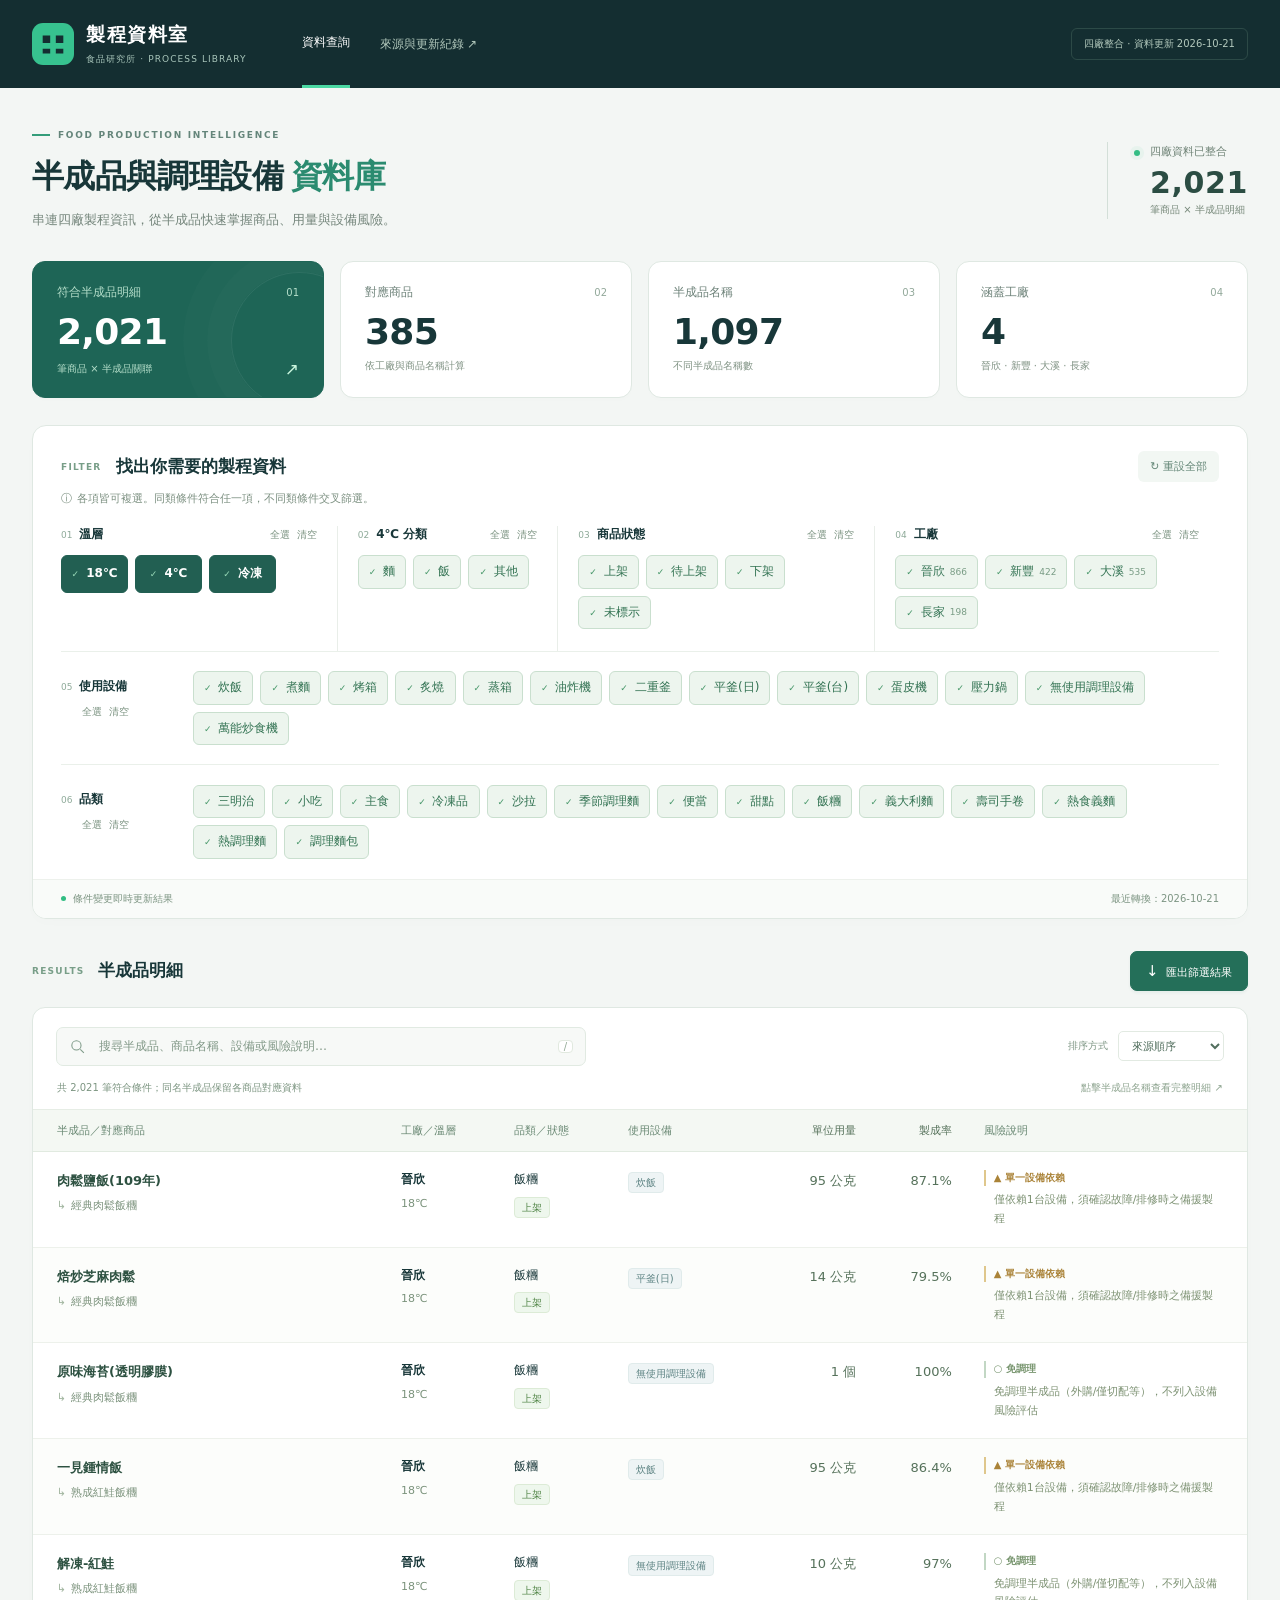
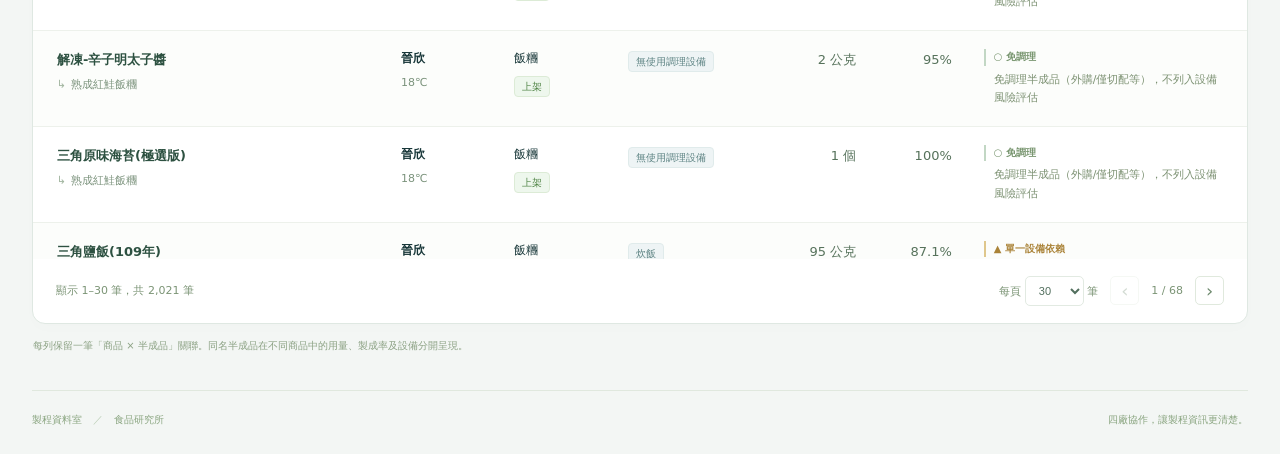
==== 快速預覽.html @ a8d5752c "upadte" ====
<!doctype html>
<html lang="zh-Hant"><head><meta charset="utf-8"><meta name="viewport" content="width=device-width,initial-scale=1"><meta name="theme-color" content="#142e31"><title>製程資料室｜半成品與調理設備</title><style>:root{--ink:#183739;--muted:#708378;--green:#21846c;--line:#dfe8e2;--bg:#f3f6f4}*{box-sizing:border-box}body{margin:0;background:var(--bg);color:var(--ink);font:14px "Microsoft JhengHei","PingFang TC",system-ui,sans-serif;-webkit-font-smoothing:antialiased}button,input,select{font:inherit}button{cursor:pointer}button,a,input,select{outline-offset:4px}a{color:inherit;text-decoration:none}.top{height:88px;background:#142e31;color:#fff;display:flex;align-items:center;padding:0 max(32px,calc((100vw - 1456px)/2));gap:55px}.brand{display:flex;gap:12px;align-items:center;font-size:19px;font-weight:700;letter-spacing:.08em;flex-shrink:0}.logo{width:42px;height:42px;background:#37c28f;color:#142e31;border-radius:11px;display:grid;place-items:center}.logo svg{width:30px;height:30px}.brand small{display:block;font-size:9px;letter-spacing:.12em;color:#a8c5ba;font-weight:400;margin-top:5px}.top nav{height:100%;display:flex;gap:30px;align-items:center;font-size:12px;color:#b1c7bb}.nav-active{align-self:stretch;display:flex;align-items:center;border-bottom:3px solid #4bd9a3;color:#fff}.top nav button{border:0;background:none;color:#b1c7bb;padding:10px 0;font-size:12px}.top nav button:hover{color:#fff}.edition{margin-left:auto;font-size:10px;color:#b2c8bc;padding:8px 12px;border:1px solid #4c6f6270;border-radius:6px;white-space:nowrap}.workspace{max-width:1456px;margin:auto;padding:0 32px}.intro{display:flex;align-items:center;justify-content:space-between;padding:42px 0 30px;gap:20px}.eyebrow{font-size:9px;font-weight:700;letter-spacing:.19em;color:#64857a;display:flex;align-items:center;gap:8px}.eyebrow>span{width:18px;height:2px;background:#349d7a}h1{font-size:32px;line-height:1.5;font-weight:700;letter-spacing:-.02em;margin:12px 0 8px}h1>span{color:#2b8b70;margin-left:8px}.intro p{font-size:13px;color:#75867c;margin:0;line-height:1.8}.intro-count{display:flex;align-items:flex-start;gap:10px;border-left:1px solid #d3dfd8;padding:2px 0 2px 26px;color:#708477;font-size:11px}.live-dot{display:inline-block;border-radius:50%;width:6px;height:6px;background:#32bd83;flex-shrink:0}.intro-count>.live-dot{margin-top:6px;box-shadow:0 0 0 4px #33bd8310}.intro-count strong{display:block;font-weight:600;font-size:30px;color:#2b4d43;letter-spacing:.02em;margin:6px 0 3px;font-variant-numeric:tabular-nums}.intro-count small{font-size:10px;color:#758778}.stats{display:grid;grid-template-columns:repeat(4,1fr);gap:16px;margin-bottom:27px}.stats>div{border:1px solid var(--line);border-radius:13px;background:#fff;padding:22px 24px 18px;position:relative;overflow:hidden;box-shadow:0 3px 4px #16352d02}.stats>div.stat-primary{background:#1e6556;color:#fff;border-color:#1e6556}.stat-primary:after{content:'';position:absolute;width:135px;height:135px;right:-45px;top:10px;border:1px solid #ffffff12;border-radius:50%;box-shadow:0 0 0 24px #ffffff03,0 0 0 48px #ffffff03;pointer-events:none}.stats>div>span{font-size:12px;color:#6c8178;display:flex;align-items:center;justify-content:space-between}.stats i{font-size:10px;font-style:normal;color:#93a99b;font-variant-numeric:tabular-nums}.stats strong{display:block;font-weight:600;font-size:36px;letter-spacing:-.02em;margin:13px 0 9px;line-height:1;font-variant-numeric:tabular-nums}.stats small{display:flex;align-items:center;justify-content:space-between;color:#7e9182;font-size:10px}.stats .stat-primary>span,.stats .stat-primary small,.stats .stat-primary i{color:#b5deca}.stat-primary small>span{color:#cbf7df;font-size:17px}.filters{border:1px solid var(--line);background:#fff;border-radius:14px;box-shadow:0 4px 12px #15362c03;overflow:hidden}.filter-title{padding:25px 28px 0;display:flex;align-items:center;justify-content:space-between}.filter-title>div{display:flex;gap:14px;align-items:center}.section-kicker{color:#789e88;font-size:9px;letter-spacing:.14em;font-weight:700}h2{font-size:17px;margin:0;font-weight:700}.text-button{color:#638676;border:0;background:#f2f7f3;padding:8px 12px;border-radius:6px;font-size:11px}.text-button:hover{background:#e5f0e9}.filter-help{color:#7c9081;font-size:11px;padding:0 28px;margin:9px 0 20px}.filter-help:before{content:'ⓘ';margin-right:5px}#filter-groups{display:grid;grid-template-columns:1fr .8fr 1.15fr 1.25fr;gap:0;margin:0 28px}.filter-group{padding:0 20px 22px 0;min-width:0}.filter-group+.filter-group{border-left:1px solid #e9eee9;padding-left:20px}.filter-group[data-group=equipment],.filter-group[data-group=category]{grid-column:1/-1;border-left:0;border-top:1px solid #eaf0ea;padding:19px 0;display:grid;grid-template-columns:120px minmax(0,1fr);gap:12px;align-items:start}.group-head{display:flex;align-items:center;justify-content:space-between;gap:8px;margin-bottom:12px}.group-head h3{font-size:12px;font-weight:700;margin:0;white-space:nowrap}.step{color:#8da998;font-size:9px;font-weight:500;margin-right:7px}.group-actions{display:flex;gap:7px}.group-actions button{color:#7b9381;border:0;background:transparent;padding:0;font-size:10px;white-space:nowrap}.group-actions button:hover{color:var(--green)}.filter-group[data-group=equipment] .group-head,.filter-group[data-group=category] .group-head{display:block;padding-top:7px}.filter-group[data-group=equipment] .group-actions,.filter-group[data-group=category] .group-actions{margin:10px 0 0 21px}.options{display:flex;flex-wrap:wrap;gap:7px}.option{color:#748f7d;border:1px solid #e0e9e2;border-radius:6px;background:#fff;padding:7px 10px;font-size:12px;display:flex;align-items:center;gap:5px;transition:background .12s,border-color .12s;line-height:1.45}.option:hover{border-color:#70aa8d}.option[aria-pressed=true]{background:#edf5ee;border-color:#c9dfce;color:#337353}.tick{font-size:9px;display:inline-block;margin-right:3px;color:#49986b}.option[aria-pressed=false] .tick{visibility:hidden}.option.counted .count{font-size:9px;color:#799c85}.filter-group[data-group=temp] .option{min-width:67px;justify-content:center;padding:9px 8px;font-weight:600}.filter-group[data-group=temp] .option[aria-pressed=true]{background:#225f52;color:#fff;border-color:#225f52}.filter-group[data-group=temp] .option[aria-pressed=true] .tick{color:#96d7b6}.category-options{max-height:118px;overflow:auto;padding:1px 2px 1px 0}.filter-group.disabled{opacity:.4}.option:disabled{cursor:default}.filter-bottom{background:#f9fbf9;padding:12px 28px;border-top:1px solid #edf1ec;display:flex;align-items:center;justify-content:space-between;font-size:10px;color:#7d9583}.filter-bottom>span:first-child{display:flex;align-items:center;gap:7px}.filter-bottom .live-dot{width:5px;height:5px}.results{margin-top:32px;min-width:0}.results-top{display:flex;align-items:center;justify-content:space-between;margin-bottom:16px}.results-top>div{display:flex;align-items:center;gap:13px}.button{background:#246f59;color:#fff;border:1px solid #246f59;padding:10px 15px;border-radius:7px;font-size:11px;white-space:nowrap;box-shadow:0 2px 3px #256d5810}.button:hover{background:#185c47}.button>span{font-size:15px;margin-right:4px}.active-filters{display:flex;flex-wrap:wrap;gap:6px}.active-filters:not(:empty){margin:0 0 15px}.active-tag{border:1px solid #cfe0d4;border-radius:20px;padding:5px 11px;background:#eaf3ed;color:#5c806b;font-size:10px}.active-tag:hover{background:#dfece2}.table-panel{border:1px solid var(--line);background:#fff;border-radius:13px;overflow:hidden;box-shadow:0 5px 14px #244e3703}.search-row{display:flex;align-items:center;justify-content:space-between;gap:20px;padding:19px 23px 14px}.search{display:flex;align-items:center;gap:11px;min-width:0;width:min(530px,70%);background:#f7f9f7;border:1px solid #e1eae2;border-radius:7px;padding:10px 12px}.search svg{width:17px;height:17px;stroke:#7f9b89;fill:none;stroke-width:1.5;flex-shrink:0}.search input{background:none;border:0;outline:none;width:100%;min-width:0;font-size:12px;color:var(--ink)}.search input::placeholder{color:#819887}.search:focus-within{border-color:#64a983;box-shadow:0 0 0 2px #2376550c}kbd{font-family:inherit;background:#fff;border:1px solid #e1e9df;border-radius:4px;padding:0 5px;color:#91a894;font-size:10px}.sort-label{font-size:10px;color:#7c9583;white-space:nowrap;display:flex;align-items:center;gap:10px}select{border:1px solid #e2eae2;background:#fff;border-radius:5px;padding:7px 9px;font:11px "Microsoft JhengHei",sans-serif;color:#526f5e}.table-title{display:flex;align-items:center;justify-content:space-between;padding:0 24px 14px;gap:16px}.table-title p,.table-title>span{margin:0;color:#7c9581;font-size:10px;line-height:1.5}.table-title>span{color:#8ca38e}.table-scroll{overflow-x:auto;max-height:750px;scrollbar-color:#cbd8ce transparent;scrollbar-width:thin}table{border-collapse:collapse;width:100%;min-width:1110px;text-align:left;font-size:12px}thead{position:sticky;top:0;z-index:1}th{color:#6a8974;background:#f4f8f3;border-top:1px solid #e6ede5;border-bottom:1px solid #e1eae0;padding:13px 16px;font-size:11px;font-weight:500;white-space:nowrap}th:first-child{width:29%;padding-left:24px}th:last-child{width:23%;padding-right:24px}td{padding:18px 16px;border-bottom:1px solid #edf1eb;vertical-align:top;line-height:1.65}td:first-child{padding-left:24px}td:last-child{padding-right:24px}tbody tr:nth-child(even){background:#fcfdfb}tbody tr:hover{background:#f3f8f1}.half-link{border:0;padding:0;background:none;color:#2d5141;font-weight:700;text-align:left;font-size:13px;line-height:1.7}.half-link:hover{color:#24835e;text-decoration:underline}.product-name{display:block;color:#7c937d;font-size:11px;margin-top:5px}.product-name:before{content:'↳';margin-right:5px;color:#a1b59f}.secondary-text{display:block;margin-top:5px;color:#7b937c;font-size:11px}.number{text-align:right;white-space:nowrap;font-variant-numeric:tabular-nums;color:#56725b}td.number{font-size:13px;font-weight:500}.badge{display:inline-block;padding:2px 7px;border-radius:4px;font-size:10px;line-height:1.5;background:#eef2ed;color:#789174;white-space:nowrap;margin:2px 3px 0 0;border:1px solid #e5ece3}.status-up{background:#eef7ed;color:#518547;border-color:#dcebd6}.status-wait{background:#fcf5e5;color:#a18235;border-color:#f2e7c9}.status-down{background:#f1f2ef;color:#84907c;border-color:#e6e9e1}.equipment{display:flex;flex-wrap:wrap;min-width:85px}.equipment .badge{background:#eef4f5;color:#5d8383;border-color:#e0ebeb}.risk-label{display:block;font-size:10px;font-weight:600;color:#aa8338;padding-left:8px;border-left:2px solid #dfc78c;margin-bottom:5px}.risk-label.neutral{color:#799670;border-color:#c2d7c4}.risk-text{font-size:11px;color:#7c9172;line-height:1.7;display:block;padding-left:10px}.pagination{display:flex;align-items:center;justify-content:space-between;gap:16px;padding:17px 23px;font-size:11px;color:#7b9475}.pagination>div{display:flex;gap:12px;align-items:center}.page-button{border:1px solid #e0e9dd;border-radius:5px;background:#fff;color:#6d896d;width:29px;height:29px;font-size:18px}.page-button:disabled{opacity:.3;cursor:default}.empty{text-align:center;padding:55px 20px;color:var(--muted)}.empty>span{font-size:36px}.empty h3{font-size:16px;color:var(--ink)}.empty p{font-size:12px}.footnote{font-size:10px;color:#8ba183;line-height:1.8;margin:13px 1px 35px}.site-footer{display:flex;justify-content:space-between;gap:12px;padding:22px 0 27px;border-top:1px solid #e0e8de;color:#8aa580;font-size:10px}.site-footer b{font-weight:400;color:#b6cab0;margin:0 8px}dialog{color:var(--ink);border:1px solid var(--line);border-radius:16px;padding:30px;max-width:720px;width:calc(100% - 36px);box-shadow:0 25px 100px #102c3050}dialog::backdrop{background:#0f282d66;backdrop-filter:blur(4px)}.dialog-head{display:flex;justify-content:space-between;align-items:start;gap:16px;margin-bottom:20px}.dialog-head h2{font-size:21px;line-height:1.6;margin-top:7px}dl{display:grid;grid-template-columns:112px minmax(0,1fr);font-size:12px;line-height:1.8;margin:0}dt,dd{margin:0;padding:12px 0;border-bottom:1px solid #e8eee5;overflow-wrap:anywhere}dt{color:#7f9777}dd{color:#526b53}.source-note{background:#f4f8f1;border-radius:7px;padding:15px;font-size:11px;line-height:1.9;color:#718c67}.source-table{min-width:0;font-size:12px}.source-table td,.source-table th{padding:10px}.source-table th:first-child,.source-table th:last-child{width:auto}.source-files{font-size:10px;line-height:1.9;overflow-wrap:anywhere;color:#8ea47e}button:focus-visible,select:focus-visible,a:focus-visible{outline:2px solid #31a178}::-webkit-scrollbar{width:7px;height:7px}::-webkit-scrollbar-thumb{background:#c9d8ca;border-radius:8px}@media(min-width:1600px){.workspace{max-width:1540px;padding:0 48px}.top{padding:0 max(48px,calc((100vw - 1444px)/2))}table{min-width:1250px}td{padding-top:20px;padding-bottom:20px}}@media(max-width:1100px){.top{padding:0 26px;gap:30px}.edition{display:none}.workspace{padding:0 26px}h1{font-size:29px}.intro-count{padding-left:20px}.stats{gap:12px}.stats>div{padding:19px}.stats strong{font-size:31px}#filter-groups{grid-template-columns:1fr 1fr}.filter-group:nth-child(3){border-left:0;padding-left:0;border-top:1px solid #edf1eb;padding-top:18px}.filter-group:nth-child(4){border-top:1px solid #edf1eb;padding-top:18px}.filter-group[data-group=equipment],.filter-group[data-group=category]{grid-column:1/-1}.filter-group{padding-bottom:18px}}@media(max-width:650px){.top{height:74px;padding:0 18px;gap:16px;justify-content:space-between}.brand{font-size:16px}.logo{width:34px;height:34px;border-radius:9px}.brand small{font-size:7px;letter-spacing:.08em}.top nav{gap:12px}.top nav button{font-size:9px;max-width:80px;line-height:1.8}.nav-active{display:none}.workspace{padding:0 14px}.intro{padding:28px 5px 23px}.eyebrow{font-size:8px}.intro-count{display:none}h1{font-size:24px;margin:10px 0;line-height:1.5}h1>span{display:block;margin:0}.intro p{font-size:11px;max-width:300px}.stats{grid-template-columns:repeat(2,1fr);gap:9px;margin-bottom:19px}.stats>div{padding:18px 17px 15px;border-radius:11px}.stats strong{font-size:31px}.stats>div>span{font-size:11px}.stats small{font-size:9px}.filter-title{padding:21px 17px 0;gap:12px}.filter-title>div{display:block}.filter-title h2{font-size:15px;margin-top:6px}.text-button{font-size:10px;padding:8px 9px}.filter-help{padding:0 17px;font-size:10px;line-height:1.8;margin:12px 0 18px}#filter-groups{margin:0 17px;grid-template-columns:1fr}.filter-group,.filter-group+.filter-group,.filter-group:nth-child(3),.filter-group:nth-child(4){border-left:0;border-top:1px solid #eaf0e7;padding:16px 0}.filter-group:first-child{border-top:0;padding-top:0}.filter-group[data-group=equipment],.filter-group[data-group=category]{display:block;padding:16px 0}.filter-group[data-group=equipment] .group-head,.filter-group[data-group=category] .group-head{display:flex;padding:0}.filter-group[data-group=equipment] .group-actions,.filter-group[data-group=category] .group-actions{margin:0}.option{font-size:11px;padding:8px 11px}.options{gap:7px}.group-head h3{font-size:12px}.group-actions button{font-size:10px}.filter-bottom{padding:12px 17px;font-size:9px}.filter-bottom>span:last-child{max-width:120px;text-align:right}.results{margin-top:25px}.results-top{padding:0 3px}.results-top>div{display:block}.results-top h2{font-size:17px;margin-top:5px}.button{font-size:10px;padding:9px 12px}.search-row{padding:15px;gap:12px;flex-wrap:wrap}.search{width:100%;padding:12px}.search input{font-size:11px}.sort-label{margin-left:auto;font-size:10px}.table-title{padding:0 15px 15px;align-items:start}.table-title>span{display:none}.table-scroll{max-height:660px}.pagination{padding:15px;flex-wrap:wrap;gap:12px}.pagination>div{gap:9px}.site-footer{font-size:9px}.site-footer>span:last-child{display:none}dialog{padding:21px}dl{grid-template-columns:85px minmax(0,1fr)}.source-table th,.source-table td{padding:7px 4px;font-size:10px}}
</style></head><body>
<header class="top"><a class="brand" href="./"><span class="logo" aria-hidden="true"><svg viewBox="0 0 32 32"><path d="M5 7h8v8H5zm14 0h8v8h-8zM5 21h8v5H5zm14 0h8v5h-8z" fill="currentColor"/></svg></span><span>製程資料室<small>食品研究所 · PROCESS LIBRARY</small></span></a><nav><span class="nav-active">資料查詢</span><button id="source-open">來源與更新紀錄 ↗</button></nav><span class="edition" id="edition">四廠整合</span></header>
<main class="workspace"><section class="intro"><div><div class="eyebrow"><span></span>FOOD PRODUCTION INTELLIGENCE</div><h1>半成品與調理設備<span>資料庫</span></h1><p>串連四廠製程資訊，從半成品快速掌握商品、用量與設備風險。</p></div><div class="intro-count"><div class="live-dot"></div><span>四廠資料已整合<strong id="total">—</strong><small>筆商品 × 半成品明細</small></span></div></section>
<section class="stats" aria-label="篩選結果統計"><div class="stat-primary"><span>符合半成品明細 <i>01</i></span><strong id="record-count">—</strong><small>筆商品 × 半成品關聯 <span>↗</span></small></div><div><span>對應商品 <i>02</i></span><strong id="product-count">—</strong><small>依工廠與商品名稱計算</small></div><div><span>半成品名稱 <i>03</i></span><strong id="half-count">—</strong><small>不同半成品名稱數</small></div><div><span>涵蓋工廠 <i>04</i></span><strong id="factory-count">—</strong><small>晉欣 · 新豐 · 大溪 · 長家</small></div></section>
<section class="filters" aria-label="資料篩選"><div class="filter-title"><div><span class="section-kicker">FILTER</span><h2>找出你需要的製程資料</h2></div><button id="reset" class="text-button">↻ 重設全部</button></div><p class="filter-help">各項皆可複選。同類條件符合任一項，不同類條件交叉篩選。</p><div id="filter-groups"></div><div class="filter-bottom"><span><b class="live-dot"></b>條件變更即時更新結果</span><span id="source-date">Excel 自動更新版</span></div></section>
<section class="results" aria-label="查詢結果"><div class="results-top"><div><span class="section-kicker">RESULTS</span><h2>半成品明細</h2></div><button id="export" class="button"><span aria-hidden="true">↓</span> 匯出篩選結果</button></div><div id="active-filters" class="active-filters"></div><div class="table-panel"><div class="search-row"><label class="search"><svg aria-hidden="true" viewBox="0 0 24 24"><circle cx="10.5" cy="10.5" r="6.5"/><path d="m16 16 5 5"/></svg><input id="search" type="search" placeholder="搜尋半成品、商品名稱、設備或風險說明…" aria-label="搜尋資料"><kbd>/</kbd></label><label class="sort-label">排序方式 <select id="sort"><option value="source">來源順序</option><option value="half">半成品名稱</option><option value="product">商品名稱</option><option value="factory">工廠</option><option value="yield-desc">製成率高至低</option></select></label></div>
<div class="table-title"><p id="result-summary" aria-live="polite"></p><span>點擊半成品名稱查看完整明細 ↗</span></div><div class="table-scroll"><table><thead><tr><th>半成品／對應商品</th><th>工廠／溫層</th><th>品類／狀態</th><th>使用設備</th><th class="number">單位用量</th><th class="number">製成率</th><th>風險說明</th></tr></thead><tbody id="rows"></tbody></table></div><div id="empty" class="empty" hidden><span>⌕</span><h3>沒有符合的半成品</h3><p>減少篩選條件，或嘗試其他關鍵字。</p><button class="button" id="empty-reset">重設全部</button></div><footer class="pagination"><span id="range"></span><div><label>每頁 <select id="page-size"><option>30</option><option>60</option><option>100</option></select> 筆</label><button id="prev" class="page-button" aria-label="上一頁">‹</button><span id="page-info"></span><button id="next" class="page-button" aria-label="下一頁">›</button></div></footer></div><p class="footnote">每列保留一筆「商品 × 半成品」關聯。同名半成品在不同商品中的用量、製成率及設備分開呈現。</p></section>
<footer class="site-footer"><span>製程資料室 <b>／</b> 食品研究所</span><span>四廠協作，讓製程資訊更清楚。</span></footer></main>
<dialog id="detail"><div class="dialog-head"><div><span class="section-kicker">DETAILS</span><h2 id="dialog-title">明細</h2></div><button id="close-dialog" class="page-button" aria-label="關閉明細">×</button></div><div id="dialog-body"></div></dialog><noscript>請啟用 JavaScript 以查詢半成品資料。</noscript><script>window.DATABASE={"title":"商品半成品與調理設備資料庫","version":"Excel 自動更新版","importedAt":"2026-10-21","equipment":["炊飯","煮麵","烤箱","炙燒","蒸箱","油炸機","二重釜","平釜(日)","平釜(台)","蛋皮機","壓力鍋","無使用調理設備","萬能炒食機"],"sources":[{"factory":"晉欣","file":"晉欣.xlsx","sha256":"8f9e421adeb62cd0af558a55ca9a44bcb321efd9d6163d77e944315f5a0182a2","sheets":{"18℃":195,"4℃飯":462,"4℃麵":158,"4℃其他":25,"冷凍品":26}},{"factory":"新豐","file":"新豐.xlsx","sha256":"f8b2357809641c0dca30e8ea95ba934d27119c0a09ebf5d93f10ccbf204762f3","sheets":{"18℃":0,"4℃飯":164,"4℃麵":23,"4℃其他":235,"冷凍品":0}},{"factory":"大溪","file":"大溪.xlsx","sha256":"b5bd1ecf43553e7dd90b439035d8caa6d591dee1134ac8f75094966b11c8dd03","sheets":{"18℃":165,"4℃飯":254,"4℃麵":74,"4℃其他":42,"冷凍品":0}},{"factory":"長家","file":"長家.xlsx","sha256":"8ff1155db0f649c13bf6fa915bd61113a25e9130c8a80394313e56eaadaf9c3e","sheets":{"18℃":0,"4℃飯":0,"4℃麵":148,"4℃其他":21,"冷凍品":29}}],"records":[{"id":"晉欣-18℃-5","factory":"晉欣","temp":"18℃","subtype":"","status":"上架","rawStatus":"架上","category":"飯糰","product":"經典肉鬆飯糰","half":"肉鬆鹽飯(109年)","amount":95,"unit":"公克","yieldRate":87.1,"rawYield":0.871,"yieldFormat":"0.0%","equipment":["炊飯"],"check":"▲ 單一設備依賴","risk":"僅依賴1台設備，須確認故障/排修時之備援製程","note":"1141001經典肉鬆飯糰.確認版(10)-B02第五波校正","source":"晉欣.xlsx","sheet":"18℃","row":5},{"id":"晉欣-18℃-6","factory":"晉欣","temp":"18℃","subtype":"","status":"上架","rawStatus":"架上","category":"飯糰","product":"經典肉鬆飯糰","half":"焙炒芝麻肉鬆","amount":14,"unit":"公克","yieldRate":79.5,"rawYield":0.795,"yieldFormat":"0.0%","equipment":["平釜(日)"],"check":"▲ 單一設備依賴","risk":"僅依賴1台設備，須確認故障/排修時之備援製程","note":"1141001經典肉鬆飯糰.確認版(10)-B02第五波校正","source":"晉欣.xlsx","sheet":"18℃","row":6},{"id":"晉欣-18℃-7","factory":"晉欣","temp":"18℃","subtype":"","status":"上架","rawStatus":"架上","category":"飯糰","product":"經典肉鬆飯糰","half":"原味海苔(透明膠膜)","amount":1,"unit":"個","yieldRate":100,"rawYield":1,"yieldFormat":"0.0%","equipment":["無使用調理設備"],"check":"○ 免調理","risk":"免調理半成品（外購/僅切配等），不列入設備風險評估","note":"1141001經典肉鬆飯糰.確認版(10)-B02第五波校正","source":"晉欣.xlsx","sheet":"18℃","row":7},{"id":"晉欣-18℃-8","factory":"晉欣","temp":"18℃","subtype":"","status":"上架","rawStatus":"架上","category":"飯糰","product":"熟成紅鮭飯糰","half":"一見鍾情飯","amount":95,"unit":"公克","yieldRate":86.4,"rawYield":0.864,"yieldFormat":"0.0%","equipment":["炊飯"],"check":"▲ 單一設備依賴","risk":"僅依賴1台設備，須確認故障/排修時之備援製程","note":"1140903熟成紅鮭飯糰.確認版(6)-A02第五波校正","source":"晉欣.xlsx","sheet":"18℃","row":8},{"id":"晉欣-18℃-9","factory":"晉欣","temp":"18℃","subtype":"","status":"上架","rawStatus":"架上","category":"飯糰","product":"熟成紅鮭飯糰","half":"解凍-紅鮭","amount":10,"unit":"公克","yieldRate":97.0,"rawYield":0.97,"yieldFormat":"0.0%","equipment":["無使用調理設備"],"check":"○ 免調理","risk":"免調理半成品（外購/僅切配等），不列入設備風險評估","note":"1140903熟成紅鮭飯糰.確認版(6)-A02第五波校正","source":"晉欣.xlsx","sheet":"18℃","row":9},{"id":"晉欣-18℃-10","factory":"晉欣","temp":"18℃","subtype":"","status":"上架","rawStatus":"架上","category":"飯糰","product":"熟成紅鮭飯糰","half":"解凍-辛子明太子醬","amount":2,"unit":"公克","yieldRate":95.0,"rawYield":0.95,"yieldFormat":"0.0%","equipment":["無使用調理設備"],"check":"○ 免調理","risk":"免調理半成品（外購/僅切配等），不列入設備風險評估","note":"1140903熟成紅鮭飯糰.確認版(6)-A02第五波校正","source":"晉欣.xlsx","sheet":"18℃","row":10},{"id":"晉欣-18℃-11","factory":"晉欣","temp":"18℃","subtype":"","status":"上架","rawStatus":"架上","category":"飯糰","product":"熟成紅鮭飯糰","half":"三角原味海苔(極選版)","amount":1,"unit":"個","yieldRate":100,"rawYield":1,"yieldFormat":"0.0%","equipment":["無使用調理設備"],"check":"○ 免調理","risk":"免調理半成品（外購/僅切配等），不列入設備風險評估","note":"1140903熟成紅鮭飯糰.確認版(6)-A02第五波校正","source":"晉欣.xlsx","sheet":"18℃","row":11},{"id":"晉欣-18℃-12","factory":"晉欣","temp":"18℃","subtype":"","status":"上架","rawStatus":"架上","category":"飯糰","product":"鮪魚飯糰","half":"三角鹽飯(109年)","amount":95,"unit":"公克","yieldRate":87.1,"rawYield":0.871,"yieldFormat":"0.0%","equipment":["炊飯"],"check":"▲ 單一設備依賴","risk":"僅依賴1台設備，須確認故障/排修時之備援製程","note":"1120419鮪魚飯糰.確認版(18)-J05第五波校正","source":"晉欣.xlsx","sheet":"18℃","row":12},{"id":"晉欣-18℃-13","factory":"晉欣","temp":"18℃","subtype":"","status":"上架","rawStatus":"架上","category":"飯糰","product":"鮪魚飯糰","half":"112年拌鮪魚沙拉","amount":19,"unit":"公克","yieldRate":95.1,"rawYield":0.951,"yieldFormat":"0.0%","equipment":["二重釜"],"check":"▲ 單一設備依賴","risk":"僅依賴1台設備，須確認故障/排修時之備援製程","note":"1120419鮪魚飯糰.確認版(18)-J05第五波校正","source":"晉欣.xlsx","sheet":"18℃","row":13},{"id":"晉欣-18℃-14","factory":"晉欣","temp":"18℃","subtype":"","status":"上架","rawStatus":"架上","category":"飯糰","product":"鮪魚飯糰","half":"原味海苔(透明膠膜)","amount":1,"unit":"個","yieldRate":100,"rawYield":1,"yieldFormat":"0.0%","equipment":["無使用調理設備"],"check":"○ 免調理","risk":"免調理半成品（外購/僅切配等），不列入設備風險評估","note":"1120419鮪魚飯糰.確認版(18)-J05第五波校正","source":"晉欣.xlsx","sheet":"18℃","row":14},{"id":"晉欣-18℃-15","factory":"晉欣","temp":"18℃","subtype":"","status":"上架","rawStatus":"架上","category":"飯糰","product":"鹽蔥燒肉飯糰","half":"三角鹽飯(109年)","amount":95,"unit":"公克","yieldRate":87.1,"rawYield":0.871,"yieldFormat":"0.0%","equipment":["炊飯"],"check":"▲ 單一設備依賴","risk":"僅依賴1台設備，須確認故障/排修時之備援製程","note":"1120816鹽蔥燒肉飯糰.確認版(16)F06第五波校正","source":"晉欣.xlsx","sheet":"18℃","row":15},{"id":"晉欣-18℃-16","factory":"晉欣","temp":"18℃","subtype":"","status":"上架","rawStatus":"架上","category":"飯糰","product":"鹽蔥燒肉飯糰","half":"112年拌鹽烤豬肉片","amount":18,"unit":"公克","yieldRate":95.1,"rawYield":0.951,"yieldFormat":"0.0%","equipment":["烤箱","二重釜"],"check":"OK","risk":"無異常","note":"1120816鹽蔥燒肉飯糰.確認版(16)F06第五波校正","source":"晉欣.xlsx","sheet":"18℃","row":16},{"id":"晉欣-18℃-17","factory":"晉欣","temp":"18℃","subtype":"","status":"上架","rawStatus":"架上","category":"飯糰","product":"鹽蔥燒肉飯糰","half":"韓式三角玫瑰鹽海苔CL(白版)","amount":1,"unit":"個","yieldRate":100,"rawYield":1,"yieldFormat":"0.0%","equipment":["無使用調理設備"],"check":"○ 免調理","risk":"免調理半成品（外購/僅切配等），不列入設備風險評估","note":"1120816鹽蔥燒肉飯糰.確認版(16)F06第五波校正","source":"晉欣.xlsx","sheet":"18℃","row":17},{"id":"晉欣-18℃-18","factory":"晉欣","temp":"18℃","subtype":"","status":"上架","rawStatus":"架上","category":"飯糰","product":"北海道秋鮭親子飯糰","half":"一見鍾情飯","amount":95,"unit":"公克","yieldRate":86.4,"rawYield":0.864,"yieldFormat":"0.0%","equipment":["炊飯"],"check":"▲ 單一設備依賴","risk":"僅依賴1台設備，須確認故障/排修時之備援製程","note":"1140910北海道秋鮭親子飯糰.確認版(9)-C03-1第五波校正","source":"晉欣.xlsx","sheet":"18℃","row":18},{"id":"晉欣-18℃-19","factory":"晉欣","temp":"18℃","subtype":"","status":"上架","rawStatus":"架上","category":"飯糰","product":"北海道秋鮭親子飯糰","half":"114年拌鮭魚沙拉","amount":13,"unit":"公克","yieldRate":95.0,"rawYield":0.95,"yieldFormat":"0.0%","equipment":["二重釜"],"check":"▲ 單一設備依賴","risk":"僅依賴1台設備，須確認故障/排修時之備援製程","note":"1140910北海道秋鮭親子飯糰.確認版(9)-C03-1第五波校正","source":"晉欣.xlsx","sheet":"18℃","row":19},{"id":"晉欣-18℃-20","factory":"晉欣","temp":"18℃","subtype":"","status":"上架","rawStatus":"架上","category":"飯糰","product":"北海道秋鮭親子飯糰","half":"解凍-醬油漬鮭魚卵","amount":2,"unit":"公克","yieldRate":97.0,"rawYield":0.97,"yieldFormat":"0.0%","equipment":["無使用調理設備"],"check":"○ 免調理","risk":"免調理半成品（外購/僅切配等），不列入設備風險評估","note":"1140910北海道秋鮭親子飯糰.確認版(9)-C03-1第五波校正","source":"晉欣.xlsx","sheet":"18℃","row":20},{"id":"晉欣-18℃-21","factory":"晉欣","temp":"18℃","subtype":"","status":"上架","rawStatus":"架上","category":"飯糰","product":"北海道秋鮭親子飯糰","half":"原味海苔(極選膠膜)","amount":1,"unit":"個","yieldRate":100,"rawYield":1,"yieldFormat":"0.0%","equipment":["無使用調理設備"],"check":"○ 免調理","risk":"免調理半成品（外購/僅切配等），不列入設備風險評估","note":"1140910北海道秋鮭親子飯糰.確認版(9)-C03-1第五波校正","source":"晉欣.xlsx","sheet":"18℃","row":21},{"id":"晉欣-18℃-22","factory":"晉欣","temp":"18℃","subtype":"","status":"下架","rawStatus":"下架","category":"飯糰","product":"壹號醬炙烤牛飯糰","half":"三角鹽飯(109年)","amount":95,"unit":"公克","yieldRate":87.1,"rawYield":0.871,"yieldFormat":"0.0%","equipment":["炊飯"],"check":"▲ 單一設備依賴","risk":"僅依賴1台設備，須確認故障/排修時之備援製程","note":"1130515壹號醬炙烤牛飯糰.確認版(18)H07第五波校正","source":"晉欣.xlsx","sheet":"18℃","row":22},{"id":"晉欣-18℃-23","factory":"晉欣","temp":"18℃","subtype":"","status":"下架","rawStatus":"下架","category":"飯糰","product":"壹號醬炙烤牛飯糰","half":"切-炙燒韓式牛五花","amount":7,"unit":"公克","yieldRate":90.0,"rawYield":0.9,"yieldFormat":"0.0%","equipment":["烤箱","炙燒"],"check":"OK","risk":"無異常","note":"1130515壹號醬炙烤牛飯糰.確認版(18)H07第五波校正","source":"晉欣.xlsx","sheet":"18℃","row":23},{"id":"晉欣-18℃-24","factory":"晉欣","temp":"18℃","subtype":"","status":"下架","rawStatus":"下架","category":"飯糰","product":"壹號醬炙烤牛飯糰","half":"洋蔥壹號醬","amount":15,"unit":"公克","yieldRate":48.9,"rawYield":0.489,"yieldFormat":"0.0%","equipment":["二重釜"],"check":"▲ 單一設備依賴","risk":"僅依賴1台設備，須確認故障/排修時之備援製程","note":"1130515壹號醬炙烤牛飯糰.確認版(18)H07第五波校正","source":"晉欣.xlsx","sheet":"18℃","row":24},{"id":"晉欣-18℃-25","factory":"晉欣","temp":"18℃","subtype":"","status":"下架","rawStatus":"下架","category":"飯糰","product":"壹號醬炙烤牛飯糰","half":"原味海苔(透明膠膜)","amount":1,"unit":"個","yieldRate":100,"rawYield":1,"yieldFormat":"0.0%","equipment":["無使用調理設備"],"check":"○ 免調理","risk":"免調理半成品（外購/僅切配等），不列入設備風險評估","note":"1130515壹號醬炙烤牛飯糰.確認版(18)H07第五波校正","source":"晉欣.xlsx","sheet":"18℃","row":25},{"id":"晉欣-18℃-26","factory":"晉欣","temp":"18℃","subtype":"","status":"上架","rawStatus":"架上","category":"飯糰","product":"雞肉飯飯糰","half":"三角鹽飯(109年)","amount":95,"unit":"公克","yieldRate":87.1,"rawYield":0.871,"yieldFormat":"0.0%","equipment":["炊飯"],"check":"▲ 單一設備依賴","risk":"僅依賴1台設備，須確認故障/排修時之備援製程","note":"1120809雞肉飯飯糰.確認版(22)G08第五波校正","source":"晉欣.xlsx","sheet":"18℃","row":26},{"id":"晉欣-18℃-27","factory":"晉欣","temp":"18℃","subtype":"","status":"上架","rawStatus":"架上","category":"飯糰","product":"雞肉飯飯糰","half":"炒油蔥醬(112年)","amount":11,"unit":"公克","yieldRate":65.3,"rawYield":0.653,"yieldFormat":"0.0%","equipment":["二重釜"],"check":"▲ 單一設備依賴","risk":"僅依賴1台設備，須確認故障/排修時之備援製程","note":"1120809雞肉飯飯糰.確認版(22)G08第五波校正","source":"晉欣.xlsx","sheet":"18℃","row":27},{"id":"晉欣-18℃-28","factory":"晉欣","temp":"18℃","subtype":"","status":"上架","rawStatus":"架上","category":"飯糰","product":"雞肉飯飯糰","half":"蒸-全熟雞肉絲CL(升)","amount":8,"unit":"公克","yieldRate":71.8,"rawYield":0.718,"yieldFormat":"0.0%","equipment":["蒸箱"],"check":"▲ 單一設備依賴","risk":"僅依賴1台設備，須確認故障/排修時之備援製程","note":"1120809雞肉飯飯糰.確認版(22)G08第五波校正","source":"晉欣.xlsx","sheet":"18℃","row":28},{"id":"晉欣-18℃-29","factory":"晉欣","temp":"18℃","subtype":"","status":"上架","rawStatus":"架上","category":"飯糰","product":"雞肉飯飯糰","half":"日式醬油三角海苔CL升級版","amount":1,"unit":"個","yieldRate":100,"rawYield":1,"yieldFormat":"0.0%","equipment":["無使用調理設備"],"check":"○ 免調理","risk":"免調理半成品（外購/僅切配等），不列入設備風險評估","note":"1120809雞肉飯飯糰.確認版(22)G08第五波校正","source":"晉欣.xlsx","sheet":"18℃","row":29},{"id":"晉欣-18℃-30","factory":"晉欣","temp":"18℃","subtype":"","status":"上架","rawStatus":"架上","category":"飯糰","product":"明太子龍蝦風味沙拉飯糰","half":"三角鹽飯(109年)","amount":95,"unit":"公克","yieldRate":87.1,"rawYield":0.871,"yieldFormat":"0.0%","equipment":["炊飯"],"check":"▲ 單一設備依賴","risk":"僅依賴1台設備，須確認故障/排修時之備援製程","note":"1140514明太子龍蝦風味沙拉飯糰.確認版(10)E02第五波校正","source":"晉欣.xlsx","sheet":"18℃","row":30},{"id":"晉欣-18℃-31","factory":"晉欣","temp":"18℃","subtype":"","status":"上架","rawStatus":"架上","category":"飯糰","product":"明太子龍蝦風味沙拉飯糰","half":"拌明太子龍蝦沙拉(114年)","amount":16,"unit":"公克","yieldRate":95.0,"rawYield":0.95,"yieldFormat":"0.0%","equipment":["蒸箱","二重釜"],"check":"OK","risk":"無異常","note":"1140514明太子龍蝦風味沙拉飯糰.確認版(10)E02第五波校正","source":"晉欣.xlsx","sheet":"18℃","row":31},{"id":"晉欣-18℃-32","factory":"晉欣","temp":"18℃","subtype":"","status":"上架","rawStatus":"架上","category":"飯糰","product":"明太子龍蝦風味沙拉飯糰","half":"原味海苔(透明膠膜)","amount":1,"unit":"個","yieldRate":100,"rawYield":1,"yieldFormat":"0.0%","equipment":["無使用調理設備"],"check":"○ 免調理","risk":"免調理半成品（外購/僅切配等），不列入設備風險評估","note":"1140514明太子龍蝦風味沙拉飯糰.確認版(10)E02第五波校正","source":"晉欣.xlsx","sheet":"18℃","row":32},{"id":"晉欣-18℃-33","factory":"晉欣","temp":"18℃","subtype":"","status":"上架","rawStatus":"架上","category":"飯糰","product":"蔬食鮪魚飯糰","half":"三角鹽飯(109年)","amount":95,"unit":"公克","yieldRate":87.1,"rawYield":0.871,"yieldFormat":"0.0%","equipment":["炊飯"],"check":"▲ 單一設備依賴","risk":"僅依賴1台設備，須確認故障/排修時之備援製程","note":"1140723蔬食鮪魚飯糰.確認版(7)-A04第五波校正","source":"晉欣.xlsx","sheet":"18℃","row":33},{"id":"晉欣-18℃-34","factory":"晉欣","temp":"18℃","subtype":"","status":"上架","rawStatus":"架上","category":"飯糰","product":"蔬食鮪魚飯糰","half":"(V)114蔬食鮪魚","amount":19,"unit":"公克","yieldRate":95.0,"rawYield":0.95,"yieldFormat":"0.0%","equipment":["二重釜"],"check":"▲ 單一設備依賴","risk":"僅依賴1台設備，須確認故障/排修時之備援製程","note":"1140723蔬食鮪魚飯糰.確認版(7)-A04第五波校正","source":"晉欣.xlsx","sheet":"18℃","row":34},{"id":"晉欣-18℃-35","factory":"晉欣","temp":"18℃","subtype":"","status":"上架","rawStatus":"架上","category":"飯糰","product":"蔬食鮪魚飯糰","half":"全家三角原味海苔(蔬食版)","amount":1,"unit":"個","yieldRate":100,"rawYield":1,"yieldFormat":"0.0%","equipment":["無使用調理設備"],"check":"○ 免調理","risk":"免調理半成品（外購/僅切配等），不列入設備風險評估","note":"1140723蔬食鮪魚飯糰.確認版(7)-A04第五波校正","source":"晉欣.xlsx","sheet":"18℃","row":35},{"id":"晉欣-18℃-36","factory":"晉欣","temp":"18℃","subtype":"","status":"上架","rawStatus":"架上","category":"飯糰","product":"碳烤燒肉飯飯糰(區)","half":"三角鹽飯(109年)","amount":95,"unit":"公克","yieldRate":87.1,"rawYield":0.871,"yieldFormat":"0.0%","equipment":["炊飯"],"check":"▲ 單一設備依賴","risk":"僅依賴1台設備，須確認故障/排修時之備援製程","note":"1131002碳烤燒肉飯飯糰(區).確認版(7)A02第五波校正","source":"晉欣.xlsx","sheet":"18℃","row":36},{"id":"晉欣-18℃-37","factory":"晉欣","temp":"18℃","subtype":"","status":"上架","rawStatus":"架上","category":"飯糰","product":"碳烤燒肉飯飯糰(區)","half":"台式燒肉片","amount":12,"unit":"公克","yieldRate":60.7,"rawYield":0.607,"yieldFormat":"0.0%","equipment":["烤箱"],"check":"▲ 單一設備依賴","risk":"僅依賴1台設備，須確認故障/排修時之備援製程","note":"1131002碳烤燒肉飯飯糰(區).確認版(7)A02第五波校正","source":"晉欣.xlsx","sheet":"18℃","row":37},{"id":"晉欣-18℃-38","factory":"晉欣","temp":"18℃","subtype":"","status":"上架","rawStatus":"架上","category":"飯糰","product":"碳烤燒肉飯飯糰(區)","half":"炭火燒肉醬","amount":9,"unit":"公克","yieldRate":55.0,"rawYield":0.55,"yieldFormat":"0.0%","equipment":["二重釜"],"check":"▲ 單一設備依賴","risk":"僅依賴1台設備，須確認故障/排修時之備援製程","note":"1131002碳烤燒肉飯飯糰(區).確認版(7)A02第五波校正","source":"晉欣.xlsx","sheet":"18℃","row":38},{"id":"晉欣-18℃-39","factory":"晉欣","temp":"18℃","subtype":"","status":"上架","rawStatus":"架上","category":"飯糰","product":"碳烤燒肉飯飯糰(區)","half":"原味海苔(透明膠膜)","amount":1,"unit":"個","yieldRate":100,"rawYield":1,"yieldFormat":"0.0%","equipment":["無使用調理設備"],"check":"○ 免調理","risk":"免調理半成品（外購/僅切配等），不列入設備風險評估","note":"1131002碳烤燒肉飯飯糰(區).確認版(7)A02第五波校正","source":"晉欣.xlsx","sheet":"18℃","row":39},{"id":"晉欣-18℃-40","factory":"晉欣","temp":"18℃","subtype":"","status":"下架","rawStatus":"下架","category":"飯糰","product":"煙燻培根飯糰(區)","half":"三角鹽飯(109年)","amount":95,"unit":"公克","yieldRate":87.1,"rawYield":0.871,"yieldFormat":"0.0%","equipment":["炊飯"],"check":"▲ 單一設備依賴","risk":"僅依賴1台設備，須確認故障/排修時之備援製程","note":"1150304煙燻培根飯糰(區).確認版(2)-A01第五波校正","source":"晉欣.xlsx","sheet":"18℃","row":40},{"id":"晉欣-18℃-41","factory":"晉欣","temp":"18℃","subtype":"","status":"下架","rawStatus":"下架","category":"飯糰","product":"煙燻培根飯糰(區)","half":"炒焦糖洋蔥","amount":9,"unit":"公克","yieldRate":56.9,"rawYield":0.569,"yieldFormat":"0.0%","equipment":["二重釜"],"check":"▲ 單一設備依賴","risk":"僅依賴1台設備，須確認故障/排修時之備援製程","note":"1150304煙燻培根飯糰(區).確認版(2)-A01第五波校正","source":"晉欣.xlsx","sheet":"18℃","row":41},{"id":"晉欣-18℃-42","factory":"晉欣","temp":"18℃","subtype":"","status":"下架","rawStatus":"下架","category":"飯糰","product":"煙燻培根飯糰(區)","half":"炙燒焦糖培根","amount":3,"unit":"公克","yieldRate":52.5,"rawYield":0.525,"yieldFormat":"0.0%","equipment":["烤箱","炙燒"],"check":"OK","risk":"無異常","note":"1150304煙燻培根飯糰(區).確認版(2)-A01第五波校正","source":"晉欣.xlsx","sheet":"18℃","row":42},{"id":"晉欣-18℃-43","factory":"晉欣","temp":"18℃","subtype":"","status":"下架","rawStatus":"下架","category":"飯糰","product":"煙燻培根飯糰(區)","half":"原味海苔(透明膠膜)","amount":1,"unit":"個","yieldRate":100,"rawYield":1,"yieldFormat":"0.0%","equipment":["無使用調理設備"],"check":"○ 免調理","risk":"免調理半成品（外購/僅切配等），不列入設備風險評估","note":"1150304煙燻培根飯糰(區).確認版(2)-A01第五波校正","source":"晉欣.xlsx","sheet":"18℃","row":43},{"id":"晉欣-18℃-44","factory":"晉欣","temp":"18℃","subtype":"","status":"下架","rawStatus":"下架","category":"飯糰","product":"柚檸海灣貝飯糰","half":"一見鍾情飯","amount":95,"unit":"公克","yieldRate":86.4,"rawYield":0.864,"yieldFormat":"0.0%","equipment":["炊飯"],"check":"▲ 單一設備依賴","risk":"僅依賴1台設備，須確認故障/排修時之備援製程","note":"1150415柚檸海灣貝飯糰.確認版(2)-A01第五波校正","source":"晉欣.xlsx","sheet":"18℃","row":44},{"id":"晉欣-18℃-45","factory":"晉欣","temp":"18℃","subtype":"","status":"下架","rawStatus":"下架","category":"飯糰","product":"柚檸海灣貝飯糰","half":"煮柚檸醬油","amount":4,"unit":"公克","yieldRate":58.0,"rawYield":0.58,"yieldFormat":"0.0%","equipment":["二重釜"],"check":"▲ 單一設備依賴","risk":"僅依賴1台設備，須確認故障/排修時之備援製程","note":"1150415柚檸海灣貝飯糰.確認版(2)-A01第五波校正","source":"晉欣.xlsx","sheet":"18℃","row":45},{"id":"晉欣-18℃-46","factory":"晉欣","temp":"18℃","subtype":"","status":"下架","rawStatus":"下架","category":"飯糰","product":"柚檸海灣貝飯糰","half":"解凍海灣貝","amount":3,"unit":"個","yieldRate":100,"rawYield":1,"yieldFormat":"0.0%","equipment":["無使用調理設備"],"check":"○ 免調理","risk":"免調理半成品（外購/僅切配等），不列入設備風險評估","note":"1150415柚檸海灣貝飯糰.確認版(2)-A01第五波校正","source":"晉欣.xlsx","sheet":"18℃","row":46},{"id":"晉欣-18℃-47","factory":"晉欣","temp":"18℃","subtype":"","status":"下架","rawStatus":"下架","category":"飯糰","product":"柚檸海灣貝飯糰","half":"原味海苔(極選膠膜)","amount":1,"unit":"個","yieldRate":100,"rawYield":1,"yieldFormat":"0.0%","equipment":["無使用調理設備"],"check":"○ 免調理","risk":"免調理半成品（外購/僅切配等），不列入設備風險評估","note":"1150415柚檸海灣貝飯糰.確認版(2)-A01第五波校正","source":"晉欣.xlsx","sheet":"18℃","row":47},{"id":"晉欣-18℃-48","factory":"晉欣","temp":"18℃","subtype":"","status":"上架","rawStatus":"架上","category":"飯糰","product":"贅沢鮭魚肚飯糰","half":"一見鍾情飯","amount":95,"unit":"公克","yieldRate":86.4,"rawYield":0.864,"yieldFormat":"0.0%","equipment":["炊飯"],"check":"▲ 單一設備依賴","risk":"僅依賴1台設備，須確認故障/排修時之備援製程","note":"1140611贅沢鮭魚肚飯糰.確認版(7)D02第五波校正","source":"晉欣.xlsx","sheet":"18℃","row":48},{"id":"晉欣-18℃-49","factory":"晉欣","temp":"18℃","subtype":"","status":"上架","rawStatus":"架上","category":"飯糰","product":"贅沢鮭魚肚飯糰","half":"炙烤銀鮭魚肚","amount":1,"unit":"個","yieldRate":100,"rawYield":1,"yieldFormat":"0.0%","equipment":["烤箱","炙燒"],"check":"OK","risk":"無異常","note":"1140611贅沢鮭魚肚飯糰.確認版(7)D02第五波校正","source":"晉欣.xlsx","sheet":"18℃","row":49},{"id":"晉欣-18℃-50","factory":"晉欣","temp":"18℃","subtype":"","status":"上架","rawStatus":"架上","category":"飯糰","product":"贅沢鮭魚肚飯糰","half":"原味海苔(極選膠膜)","amount":1,"unit":"個","yieldRate":100,"rawYield":1,"yieldFormat":"0.0%","equipment":["無使用調理設備"],"check":"○ 免調理","risk":"免調理半成品（外購/僅切配等），不列入設備風險評估","note":"1140611贅沢鮭魚肚飯糰.確認版(7)D02第五波校正","source":"晉欣.xlsx","sheet":"18℃","row":50},{"id":"晉欣-18℃-51","factory":"晉欣","temp":"18℃","subtype":"","status":"上架","rawStatus":"架上","category":"飯糰","product":"兩粒飯糰(鮪魚.焦糖鮭魚)","half":"三角鹽飯(109年)","amount":95,"unit":"公克","yieldRate":92.8,"rawYield":0.928,"yieldFormat":"0.0%","equipment":["炊飯","二重釜"],"check":"OK","risk":"無異常","note":"1141028兩粒飯糰(鮪魚.焦糖鮭魚).確認版(11)-D04第五波校正","source":"晉欣.xlsx","sheet":"18℃","row":51},{"id":"晉欣-18℃-52","factory":"晉欣","temp":"18℃","subtype":"","status":"上架","rawStatus":"架上","category":"飯糰","product":"兩粒飯糰(鮪魚.焦糖鮭魚)","half":"114年拌鮪魚沙拉(平替)","amount":11,"unit":"公克","yieldRate":95.0,"rawYield":0.95,"yieldFormat":"0.0%","equipment":["無使用調理設備"],"check":"○ 免調理","risk":"免調理半成品（外購/僅切配等），不列入設備風險評估","note":"1141028兩粒飯糰(鮪魚.焦糖鮭魚).確認版(11)-D04第五波校正","source":"晉欣.xlsx","sheet":"18℃","row":52},{"id":"晉欣-18℃-53","factory":"晉欣","temp":"18℃","subtype":"","status":"上架","rawStatus":"架上","category":"飯糰","product":"兩粒飯糰(鮪魚.焦糖鮭魚)","half":"原味海苔(透明膠膜)","amount":1,"unit":"個","yieldRate":100,"rawYield":1,"yieldFormat":"0.0%","equipment":["無使用調理設備"],"check":"○ 免調理","risk":"免調理半成品（外購/僅切配等），不列入設備風險評估","note":"1141028兩粒飯糰(鮪魚.焦糖鮭魚).確認版(11)-D04第五波校正","source":"晉欣.xlsx","sheet":"18℃","row":53},{"id":"晉欣-18℃-54","factory":"晉欣","temp":"18℃","subtype":"","status":"上架","rawStatus":"架上","category":"飯糰","product":"兩粒飯糰(鮪魚.焦糖鮭魚)","half":"三角鹽飯(109年)","amount":95,"unit":"公克","yieldRate":92.8,"rawYield":0.928,"yieldFormat":"0.0%","equipment":["炊飯","二重釜"],"check":"OK","risk":"無異常","note":"1141028兩粒飯糰(鮪魚.焦糖鮭魚).確認版(11)-D04第五波校正","source":"晉欣.xlsx","sheet":"18℃","row":54},{"id":"晉欣-18℃-55","factory":"晉欣","temp":"18℃","subtype":"","status":"上架","rawStatus":"架上","category":"飯糰","product":"兩粒飯糰(鮪魚.焦糖鮭魚)","half":"拌焦糖沙拉","amount":3,"unit":"公克","yieldRate":95.0,"rawYield":0.95,"yieldFormat":"0.0%","equipment":["無使用調理設備"],"check":"○ 免調理","risk":"免調理半成品（外購/僅切配等），不列入設備風險評估","note":"1141028兩粒飯糰(鮪魚.焦糖鮭魚).確認版(11)-D04第五波校正","source":"晉欣.xlsx","sheet":"18℃","row":55},{"id":"晉欣-18℃-56","factory":"晉欣","temp":"18℃","subtype":"","status":"上架","rawStatus":"架上","category":"飯糰","product":"兩粒飯糰(鮪魚.焦糖鮭魚)","half":"拌鮭魚沙拉(兩粒)","amount":6,"unit":"公克","yieldRate":95.0,"rawYield":0.95,"yieldFormat":"0.0%","equipment":["無使用調理設備"],"check":"○ 免調理","risk":"免調理半成品（外購/僅切配等），不列入設備風險評估","note":"1141028兩粒飯糰(鮪魚.焦糖鮭魚).確認版(11)-D04第五波校正","source":"晉欣.xlsx","sheet":"18℃","row":56},{"id":"晉欣-18℃-57","factory":"晉欣","temp":"18℃","subtype":"","status":"上架","rawStatus":"架上","category":"飯糰","product":"兩粒飯糰(鮪魚.焦糖鮭魚)","half":"韓式三角玫瑰鹽海苔CL(白版)","amount":1,"unit":"個","yieldRate":1.0,"rawYield":0.01,"yieldFormat":"0.0%","equipment":["無使用調理設備"],"check":"○ 免調理","risk":"免調理半成品（外購/僅切配等），不列入設備風險評估","note":"1141028兩粒飯糰(鮪魚.焦糖鮭魚).確認版(11)-D04第五波校正","source":"晉欣.xlsx","sheet":"18℃","row":57},{"id":"晉欣-18℃-58","factory":"晉欣","temp":"18℃","subtype":"","status":"上架","rawStatus":"架上","category":"飯糰","product":"鮭魚奶油醬油飯糰","half":"日式醬油飯","amount":95,"unit":"公克","yieldRate":91.1,"rawYield":0.911,"yieldFormat":"0.0%","equipment":["炊飯"],"check":"▲ 單一設備依賴","risk":"僅依賴1台設備，須確認故障/排修時之備援製程","note":"1141231鮭魚奶油醬油飯糰.確認版(5)-A01第五波校正","source":"晉欣.xlsx","sheet":"18℃","row":58},{"id":"晉欣-18℃-59","factory":"晉欣","temp":"18℃","subtype":"","status":"上架","rawStatus":"架上","category":"飯糰","product":"鮭魚奶油醬油飯糰","half":"拌鮭魚奶油醬","amount":10,"unit":"公克","yieldRate":95.0,"rawYield":0.95,"yieldFormat":"0.0%","equipment":["二重釜"],"check":"▲ 單一設備依賴","risk":"僅依賴1台設備，須確認故障/排修時之備援製程","note":"1141231鮭魚奶油醬油飯糰.確認版(5)-A01第五波校正","source":"晉欣.xlsx","sheet":"18℃","row":59},{"id":"晉欣-18℃-60","factory":"晉欣","temp":"18℃","subtype":"","status":"上架","rawStatus":"架上","category":"飯糰","product":"鮭魚奶油醬油飯糰","half":"原味海苔(透明膠膜)","amount":1,"unit":"個","yieldRate":100,"rawYield":1,"yieldFormat":"0.0%","equipment":["無使用調理設備"],"check":"○ 免調理","risk":"免調理半成品（外購/僅切配等），不列入設備風險評估","note":"1141231鮭魚奶油醬油飯糰.確認版(5)-A01第五波校正","source":"晉欣.xlsx","sheet":"18℃","row":60},{"id":"晉欣-18℃-61","factory":"晉欣","temp":"18℃","subtype":"","status":"上架","rawStatus":"架上","category":"飯糰","product":"黑胡椒洋蔥豬飯糰","half":"三角鹽飯(109年)","amount":95,"unit":"公克","yieldRate":87.1,"rawYield":0.871,"yieldFormat":"0.0%","equipment":["炊飯"],"check":"▲ 單一設備依賴","risk":"僅依賴1台設備，須確認故障/排修時之備援製程","note":"1150513黑胡椒洋蔥豬飯糰.確認版(2)-A01第五波校正","source":"晉欣.xlsx","sheet":"18℃","row":61},{"id":"晉欣-18℃-62","factory":"晉欣","temp":"18℃","subtype":"","status":"上架","rawStatus":"架上","category":"飯糰","product":"黑胡椒洋蔥豬飯糰","half":"煮洋蔥豬肉","amount":19,"unit":"公克","yieldRate":55.0,"rawYield":0.55,"yieldFormat":"0.0%","equipment":["二重釜"],"check":"▲ 單一設備依賴","risk":"僅依賴1台設備，須確認故障/排修時之備援製程","note":"1150513黑胡椒洋蔥豬飯糰.確認版(2)-A01第五波校正","source":"晉欣.xlsx","sheet":"18℃","row":62},{"id":"晉欣-18℃-63","factory":"晉欣","temp":"18℃","subtype":"","status":"上架","rawStatus":"架上","category":"飯糰","product":"黑胡椒洋蔥豬飯糰","half":"原味海苔(透明膠膜)","amount":1,"unit":"個","yieldRate":100,"rawYield":1,"yieldFormat":"0.0%","equipment":["無使用調理設備"],"check":"○ 免調理","risk":"免調理半成品（外購/僅切配等），不列入設備風險評估","note":"1150513黑胡椒洋蔥豬飯糰.確認版(2)-A01第五波校正","source":"晉欣.xlsx","sheet":"18℃","row":63},{"id":"晉欣-18℃-64","factory":"晉欣","temp":"18℃","subtype":"","status":"下架","rawStatus":"下架","category":"飯糰","product":"明太子生鮭飯糰(區)","half":"三角鹽飯(109年)","amount":95,"unit":"公克","yieldRate":87.1,"rawYield":0.871,"yieldFormat":"0.0%","equipment":["炊飯"],"check":"▲ 單一設備依賴","risk":"僅依賴1台設備，須確認故障/排修時之備援製程","note":"1150527明太子生鮭飯糰(區)-確認版(2)-A01第五波校正","source":"晉欣.xlsx","sheet":"18℃","row":64},{"id":"晉欣-18℃-65","factory":"晉欣","temp":"18℃","subtype":"","status":"下架","rawStatus":"下架","category":"飯糰","product":"明太子生鮭飯糰(區)","half":"明太子鮭魚丁-和NAGOMI","amount":10,"unit":"公克","yieldRate":100,"rawYield":1,"yieldFormat":"0.0%","equipment":["無使用調理設備"],"check":"○ 免調理","risk":"免調理半成品（外購/僅切配等），不列入設備風險評估","note":"1150527明太子生鮭飯糰(區)-確認版(2)-A01第五波校正","source":"晉欣.xlsx","sheet":"18℃","row":65},{"id":"晉欣-18℃-66","factory":"晉欣","temp":"18℃","subtype":"","status":"下架","rawStatus":"下架","category":"飯糰","product":"明太子生鮭飯糰(區)","half":"韓式三角玫瑰鹽海苔CL(白版)","amount":1,"unit":"個","yieldRate":100,"rawYield":1,"yieldFormat":"0.0%","equipment":["無使用調理設備"],"check":"○ 免調理","risk":"免調理半成品（外購/僅切配等），不列入設備風險評估","note":"1150527明太子生鮭飯糰(區)-確認版(2)-A01第五波校正","source":"晉欣.xlsx","sheet":"18℃","row":66},{"id":"晉欣-18℃-67","factory":"晉欣","temp":"18℃","subtype":"","status":"上架","rawStatus":"架上","category":"飯糰","product":"筋子銀鮭飯糰","half":"一見鍾情飯","amount":95,"unit":"公克","yieldRate":86.4,"rawYield":0.864,"yieldFormat":"0.0%","equipment":["炊飯"],"check":"▲ 單一設備依賴","risk":"僅依賴1台設備，須確認故障/排修時之備援製程","note":"1150715筋子銀鮭飯糰.確認版(2)-A01第五波校正","source":"晉欣.xlsx","sheet":"18℃","row":67},{"id":"晉欣-18℃-68","factory":"晉欣","temp":"18℃","subtype":"","status":"上架","rawStatus":"架上","category":"飯糰","product":"筋子銀鮭飯糰","half":"新冷凍銀鮭碎肉","amount":4,"unit":"公克","yieldRate":100,"rawYield":1,"yieldFormat":"0.0%","equipment":["無使用調理設備"],"check":"○ 免調理","risk":"免調理半成品（外購/僅切配等），不列入設備風險評估","note":"1150715筋子銀鮭飯糰.確認版(2)-A01第五波校正","source":"晉欣.xlsx","sheet":"18℃","row":68},{"id":"晉欣-18℃-69","factory":"晉欣","temp":"18℃","subtype":"","status":"上架","rawStatus":"架上","category":"飯糰","product":"筋子銀鮭飯糰","half":"切筋子","amount":4,"unit":"公克","yieldRate":85.0,"rawYield":0.85,"yieldFormat":"0.0%","equipment":["無使用調理設備"],"check":"○ 免調理","risk":"免調理半成品（外購/僅切配等），不列入設備風險評估","note":"1150715筋子銀鮭飯糰.確認版(2)-A01第五波校正","source":"晉欣.xlsx","sheet":"18℃","row":69},{"id":"晉欣-18℃-70","factory":"晉欣","temp":"18℃","subtype":"","status":"上架","rawStatus":"架上","category":"飯糰","product":"筋子銀鮭飯糰","half":"日式三角芥末海苔","amount":1,"unit":"個","yieldRate":100,"rawYield":1,"yieldFormat":"0.0%","equipment":["無使用調理設備"],"check":"○ 免調理","risk":"免調理半成品（外購/僅切配等），不列入設備風險評估","note":"1150715筋子銀鮭飯糰.確認版(2)-A01第五波校正","source":"晉欣.xlsx","sheet":"18℃","row":70},{"id":"晉欣-18℃-71","factory":"晉欣","temp":"18℃","subtype":"","status":"上架","rawStatus":"架上","category":"飯糰","product":"鹽蔥生鮭飯糰","half":"一見鍾情飯","amount":95,"unit":"公克","yieldRate":86.4,"rawYield":0.864,"yieldFormat":"0.0%","equipment":["炊飯"],"check":"▲ 單一設備依賴","risk":"僅依賴1台設備，須確認故障/排修時之備援製程","note":"1150722鹽蔥生鮭飯糰.確認版(1)A01","source":"晉欣.xlsx","sheet":"18℃","row":71},{"id":"晉欣-18℃-72","factory":"晉欣","temp":"18℃","subtype":"","status":"上架","rawStatus":"架上","category":"飯糰","product":"鹽蔥生鮭飯糰","half":"冷凍鮭魚骰子丁(蔥鹽風味)","amount":10,"unit":"公克","yieldRate":97.0,"rawYield":0.97,"yieldFormat":"0.0%","equipment":["無使用調理設備"],"check":"○ 免調理","risk":"免調理半成品（外購/僅切配等），不列入設備風險評估","note":"1150722鹽蔥生鮭飯糰.確認版(1)A01","source":"晉欣.xlsx","sheet":"18℃","row":72},{"id":"晉欣-18℃-73","factory":"晉欣","temp":"18℃","subtype":"","status":"上架","rawStatus":"架上","category":"飯糰","product":"鹽蔥生鮭飯糰","half":"鹽蔥醬(飯糰)","amount":3,"unit":"公克","yieldRate":65.9,"rawYield":0.659,"yieldFormat":"0.0%","equipment":["二重釜"],"check":"▲ 單一設備依賴","risk":"僅依賴1台設備，須確認故障/排修時之備援製程","note":"1150722鹽蔥生鮭飯糰.確認版(1)A01","source":"晉欣.xlsx","sheet":"18℃","row":73},{"id":"晉欣-18℃-74","factory":"晉欣","temp":"18℃","subtype":"","status":"上架","rawStatus":"架上","category":"飯糰","product":"鹽蔥生鮭飯糰","half":"三角原味海苔(極選版)","amount":1,"unit":"個","yieldRate":99.0,"rawYield":0.99,"yieldFormat":"0.0%","equipment":["無使用調理設備"],"check":"○ 免調理","risk":"免調理半成品（外購/僅切配等），不列入設備風險評估","note":"1150722鹽蔥生鮭飯糰.確認版(1)A01","source":"晉欣.xlsx","sheet":"18℃","row":74},{"id":"晉欣-18℃-75","factory":"晉欣","temp":"18℃","subtype":"","status":"下架","rawStatus":"下架","category":"壽司手卷","product":"青木瓜雞絲泰泰雙手卷","half":"醋飯(114年)","amount":65,"unit":"公克","yieldRate":86.1,"rawYield":0.861,"yieldFormat":"0.0%","equipment":["炊飯"],"check":"▲ 單一設備依賴","risk":"僅依賴1台設備，須確認故障/排修時之備援製程","note":"1150722青木瓜雞絲泰泰雙手卷.確認版(1)-A01","source":"晉欣.xlsx","sheet":"18℃","row":75},{"id":"晉欣-18℃-76","factory":"晉欣","temp":"18℃","subtype":"","status":"下架","rawStatus":"下架","category":"壽司手卷","product":"青木瓜雞絲泰泰雙手卷","half":"蒸蟹味棒","amount":0.4,"unit":"個","yieldRate":100,"rawYield":1,"yieldFormat":"0.0%","equipment":["蒸箱"],"check":"▲ 單一設備依賴","risk":"僅依賴1台設備，須確認故障/排修時之備援製程","note":"1150722青木瓜雞絲泰泰雙手卷.確認版(1)-A01","source":"晉欣.xlsx","sheet":"18℃","row":76},{"id":"晉欣-18℃-77","factory":"晉欣","temp":"18℃","subtype":"","status":"下架","rawStatus":"下架","category":"壽司手卷","product":"青木瓜雞絲泰泰雙手卷","half":"濾汁-泰式青木瓜絲","amount":7,"unit":"公克","yieldRate":90.0,"rawYield":0.9,"yieldFormat":"0.0%","equipment":["無使用調理設備"],"check":"○ 免調理","risk":"免調理半成品（外購/僅切配等），不列入設備風險評估","note":"1150722青木瓜雞絲泰泰雙手卷.確認版(1)-A01","source":"晉欣.xlsx","sheet":"18℃","row":77},{"id":"晉欣-18℃-78","factory":"晉欣","temp":"18℃","subtype":"","status":"下架","rawStatus":"下架","category":"壽司手卷","product":"青木瓜雞絲泰泰雙手卷","half":"小黃瓜絲","amount":3,"unit":"公克","yieldRate":75.0,"rawYield":0.75,"yieldFormat":"0.0%","equipment":["無使用調理設備"],"check":"○ 免調理","risk":"免調理半成品（外購/僅切配等），不列入設備風險評估","note":"1150722青木瓜雞絲泰泰雙手卷.確認版(1)-A01","source":"晉欣.xlsx","sheet":"18℃","row":78},{"id":"晉欣-18℃-79","factory":"晉欣","temp":"18℃","subtype":"","status":"下架","rawStatus":"下架","category":"壽司手卷","product":"青木瓜雞絲泰泰雙手卷","half":"煮酸辣醬","amount":7.5,"unit":"公克","yieldRate":61.0,"rawYield":0.61,"yieldFormat":"0.0%","equipment":["二重釜"],"check":"▲ 單一設備依賴","risk":"僅依賴1台設備，須確認故障/排修時之備援製程","note":"1150722青木瓜雞絲泰泰雙手卷.確認版(1)-A01","source":"晉欣.xlsx","sheet":"18℃","row":79},{"id":"晉欣-18℃-80","factory":"晉欣","temp":"18℃","subtype":"","status":"下架","rawStatus":"下架","category":"壽司手卷","product":"青木瓜雞絲泰泰雙手卷","half":"炫彩壽司豆皮-黃","amount":0.5,"unit":"個","yieldRate":100,"rawYield":1,"yieldFormat":"0.0%","equipment":["無使用調理設備"],"check":"○ 免調理","risk":"免調理半成品（外購/僅切配等），不列入設備風險評估","note":"1150722青木瓜雞絲泰泰雙手卷.確認版(1)-A01","source":"晉欣.xlsx","sheet":"18℃","row":80},{"id":"晉欣-18℃-81","factory":"晉欣","temp":"18℃","subtype":"","status":"下架","rawStatus":"下架","category":"壽司手卷","product":"青木瓜雞絲泰泰雙手卷","half":"113年益利抹醬","amount":1.5,"unit":"公克","yieldRate":65.0,"rawYield":0.65,"yieldFormat":"0.0%","equipment":["二重釜"],"check":"▲ 單一設備依賴","risk":"僅依賴1台設備，須確認故障/排修時之備援製程","note":"1150722青木瓜雞絲泰泰雙手卷.確認版(1)-A01","source":"晉欣.xlsx","sheet":"18℃","row":81},{"id":"晉欣-18℃-82","factory":"晉欣","temp":"18℃","subtype":"","status":"下架","rawStatus":"下架","category":"壽司手卷","product":"青木瓜雞絲泰泰雙手卷","half":"醋飯(114年)","amount":65,"unit":"公克","yieldRate":86.1,"rawYield":0.861,"yieldFormat":"0.0%","equipment":["炊飯"],"check":"▲ 單一設備依賴","risk":"僅依賴1台設備，須確認故障/排修時之備援製程","note":"1150722青木瓜雞絲泰泰雙手卷.確認版(1)-A01","source":"晉欣.xlsx","sheet":"18℃","row":82},{"id":"晉欣-18℃-83","factory":"晉欣","temp":"18℃","subtype":"","status":"下架","rawStatus":"下架","category":"壽司手卷","product":"青木瓜雞絲泰泰雙手卷","half":"小黃瓜條","amount":0.4,"unit":"個","yieldRate":49.0,"rawYield":0.49,"yieldFormat":"0.0%","equipment":["無使用調理設備"],"check":"○ 免調理","risk":"免調理半成品（外購/僅切配等），不列入設備風險評估","note":"1150722青木瓜雞絲泰泰雙手卷.確認版(1)-A01","source":"晉欣.xlsx","sheet":"18℃","row":83},{"id":"晉欣-18℃-84","factory":"晉欣","temp":"18℃","subtype":"","status":"下架","rawStatus":"下架","category":"壽司手卷","product":"青木瓜雞絲泰泰雙手卷","half":"蒸-全熟雞肉絲CL(升)","amount":6.5,"unit":"公克","yieldRate":72.0,"rawYield":0.72,"yieldFormat":"0.0%","equipment":["蒸箱"],"check":"▲ 單一設備依賴","risk":"僅依賴1台設備，須確認故障/排修時之備援製程","note":"1150722青木瓜雞絲泰泰雙手卷.確認版(1)-A01","source":"晉欣.xlsx","sheet":"18℃","row":84},{"id":"晉欣-18℃-85","factory":"晉欣","temp":"18℃","subtype":"","status":"下架","rawStatus":"下架","category":"壽司手卷","product":"青木瓜雞絲泰泰雙手卷","half":"煮泰式檸檬醬","amount":7.5,"unit":"公克","yieldRate":56.0,"rawYield":0.56,"yieldFormat":"0.0%","equipment":["二重釜"],"check":"▲ 單一設備依賴","risk":"僅依賴1台設備，須確認故障/排修時之備援製程","note":"1150722青木瓜雞絲泰泰雙手卷.確認版(1)-A01","source":"晉欣.xlsx","sheet":"18℃","row":85},{"id":"晉欣-18℃-86","factory":"晉欣","temp":"18℃","subtype":"","status":"下架","rawStatus":"下架","category":"壽司手卷","product":"青木瓜雞絲泰泰雙手卷","half":"111年川燙紅蘿蔔絲","amount":3,"unit":"公克","yieldRate":68.0,"rawYield":0.68,"yieldFormat":"0.0%","equipment":["二重釜"],"check":"▲ 單一設備依賴","risk":"僅依賴1台設備，須確認故障/排修時之備援製程","note":"1150722青木瓜雞絲泰泰雙手卷.確認版(1)-A01","source":"晉欣.xlsx","sheet":"18℃","row":86},{"id":"晉欣-18℃-87","factory":"晉欣","temp":"18℃","subtype":"","status":"下架","rawStatus":"下架","category":"壽司手卷","product":"青木瓜雞絲泰泰雙手卷","half":"炫彩壽司豆皮-梔子紫","amount":0.5,"unit":"個","yieldRate":100,"rawYield":1,"yieldFormat":"0.0%","equipment":["無使用調理設備"],"check":"○ 免調理","risk":"免調理半成品（外購/僅切配等），不列入設備風險評估","note":"1150722青木瓜雞絲泰泰雙手卷.確認版(1)-A01","source":"晉欣.xlsx","sheet":"18℃","row":87},{"id":"晉欣-18℃-88","factory":"晉欣","temp":"18℃","subtype":"","status":"下架","rawStatus":"下架","category":"壽司手卷","product":"青木瓜雞絲泰泰雙手卷","half":"113年益利抹醬","amount":1.5,"unit":"公克","yieldRate":65.0,"rawYield":0.65,"yieldFormat":"0.0%","equipment":["二重釜"],"check":"▲ 單一設備依賴","risk":"僅依賴1台設備，須確認故障/排修時之備援製程","note":"1150722青木瓜雞絲泰泰雙手卷.確認版(1)-A01","source":"晉欣.xlsx","sheet":"18℃","row":88},{"id":"晉欣-18℃-89","factory":"晉欣","temp":"18℃","subtype":"","status":"上架","rawStatus":"架上","category":"壽司手卷","product":"長野稻荷壽司","half":"醋飯(114年)稻荷壽司","amount":104,"unit":"公克","yieldRate":86.1,"rawYield":0.861,"yieldFormat":"0.0%","equipment":["炊飯"],"check":"▲ 單一設備依賴","risk":"僅依賴1台設備，須確認故障/排修時之備援製程","note":"1140709長野稻荷壽司.確認版(8)-C02第五波校正","source":"晉欣.xlsx","sheet":"18℃","row":89},{"id":"晉欣-18℃-90","factory":"晉欣","temp":"18℃","subtype":"","status":"上架","rawStatus":"架上","category":"壽司手卷","product":"長野稻荷壽司","half":"(V)濾汁-114年豆皮","amount":4,"unit":"個","yieldRate":100,"rawYield":1,"yieldFormat":"0.0%","equipment":["無使用調理設備"],"check":"○ 免調理","risk":"免調理半成品（外購/僅切配等），不列入設備風險評估","note":"1140709長野稻荷壽司.確認版(8)-C02第五波校正","source":"晉欣.xlsx","sheet":"18℃","row":90},{"id":"晉欣-18℃-91","factory":"晉欣","temp":"18℃","subtype":"","status":"上架","rawStatus":"架上","category":"壽司手卷","product":"經典人氣雙手卷","half":"醋飯(114年)","amount":70,"unit":"公克","yieldRate":86.1,"rawYield":0.861,"yieldFormat":"0.0%","equipment":["炊飯"],"check":"▲ 單一設備依賴","risk":"僅依賴1台設備，須確認故障/排修時之備援製程","note":"1150408經典人氣雙手卷.確認版(2)-A01-1第五波校正","source":"晉欣.xlsx","sheet":"18℃","row":91},{"id":"晉欣-18℃-92","factory":"晉欣","temp":"18℃","subtype":"","status":"上架","rawStatus":"架上","category":"壽司手卷","product":"經典人氣雙手卷","half":"卷海苔(全形)","amount":0.5,"unit":"個","yieldRate":100,"rawYield":1,"yieldFormat":"0.0%","equipment":["無使用調理設備"],"check":"○ 免調理","risk":"免調理半成品（外購/僅切配等），不列入設備風險評估","note":"1150408經典人氣雙手卷.確認版(2)-A01-1第五波校正","source":"晉欣.xlsx","sheet":"18℃","row":92},{"id":"晉欣-18℃-93","factory":"晉欣","temp":"18℃","subtype":"","status":"上架","rawStatus":"架上","category":"壽司手卷","product":"經典人氣雙手卷","half":"4切手卷火腿","amount":0.9,"unit":"個","yieldRate":100,"rawYield":1,"yieldFormat":"0.0%","equipment":["無使用調理設備"],"check":"○ 免調理","risk":"免調理半成品（外購/僅切配等），不列入設備風險評估","note":"1150408經典人氣雙手卷.確認版(2)-A01-1第五波校正","source":"晉欣.xlsx","sheet":"18℃","row":93},{"id":"晉欣-18℃-94","factory":"晉欣","temp":"18℃","subtype":"","status":"上架","rawStatus":"架上","category":"壽司手卷","product":"經典人氣雙手卷","half":"小黃瓜條","amount":0.45,"unit":"個","yieldRate":4.9,"rawYield":0.049,"yieldFormat":"0.0%","equipment":["無使用調理設備"],"check":"○ 免調理","risk":"免調理半成品（外購/僅切配等），不列入設備風險評估","note":"1150408經典人氣雙手卷.確認版(2)-A01-1第五波校正","source":"晉欣.xlsx","sheet":"18℃","row":94},{"id":"晉欣-18℃-95","factory":"晉欣","temp":"18℃","subtype":"","status":"上架","rawStatus":"架上","category":"壽司手卷","product":"經典人氣雙手卷","half":"80切-烤薄蛋磚","amount":0.8,"unit":"個","yieldRate":100,"rawYield":1,"yieldFormat":"0.0%","equipment":["烤箱"],"check":"▲ 單一設備依賴","risk":"僅依賴1台設備，須確認故障/排修時之備援製程","note":"1150408經典人氣雙手卷.確認版(2)-A01-1第五波校正","source":"晉欣.xlsx","sheet":"18℃","row":95},{"id":"晉欣-18℃-96","factory":"晉欣","temp":"18℃","subtype":"","status":"上架","rawStatus":"架上","category":"壽司手卷","product":"經典人氣雙手卷","half":"焙炒芝麻肉鬆","amount":9,"unit":"公克","yieldRate":70.2,"rawYield":0.702,"yieldFormat":"0.0%","equipment":["平釜(日)"],"check":"▲ 單一設備依賴","risk":"僅依賴1台設備，須確認故障/排修時之備援製程","note":"1150408經典人氣雙手卷.確認版(2)-A01-1第五波校正","source":"晉欣.xlsx","sheet":"18℃","row":96},{"id":"晉欣-18℃-97","factory":"晉欣","temp":"18℃","subtype":"","status":"上架","rawStatus":"架上","category":"壽司手卷","product":"經典人氣雙手卷","half":"醋飯(114年)","amount":70,"unit":"公克","yieldRate":86.1,"rawYield":0.861,"yieldFormat":"0.0%","equipment":["炊飯"],"check":"▲ 單一設備依賴","risk":"僅依賴1台設備，須確認故障/排修時之備援製程","note":"1150408經典人氣雙手卷.確認版(2)-A01-1第五波校正","source":"晉欣.xlsx","sheet":"18℃","row":97},{"id":"晉欣-18℃-98","factory":"晉欣","temp":"18℃","subtype":"","status":"上架","rawStatus":"架上","category":"壽司手卷","product":"經典人氣雙手卷","half":"卷海苔(全形)","amount":0.5,"unit":"個","yieldRate":100,"rawYield":1,"yieldFormat":"0.0%","equipment":["無使用調理設備"],"check":"○ 免調理","risk":"免調理半成品（外購/僅切配等），不列入設備風險評估","note":"1150408經典人氣雙手卷.確認版(2)-A01-1第五波校正","source":"晉欣.xlsx","sheet":"18℃","row":98},{"id":"晉欣-18℃-99","factory":"晉欣","temp":"18℃","subtype":"","status":"上架","rawStatus":"架上","category":"壽司手卷","product":"經典人氣雙手卷","half":"4切手卷火腿","amount":0.9,"unit":"個","yieldRate":100,"rawYield":1,"yieldFormat":"0.0%","equipment":["無使用調理設備"],"check":"○ 免調理","risk":"免調理半成品（外購/僅切配等），不列入設備風險評估","note":"1150408經典人氣雙手卷.確認版(2)-A01-1第五波校正","source":"晉欣.xlsx","sheet":"18℃","row":99},{"id":"晉欣-18℃-100","factory":"晉欣","temp":"18℃","subtype":"","status":"上架","rawStatus":"架上","category":"壽司手卷","product":"經典人氣雙手卷","half":"小黃瓜條","amount":0.45,"unit":"個","yieldRate":4.9,"rawYield":0.049,"yieldFormat":"0.0%","equipment":["無使用調理設備"],"check":"○ 免調理","risk":"免調理半成品（外購/僅切配等），不列入設備風險評估","note":"1150408經典人氣雙手卷.確認版(2)-A01-1第五波校正","source":"晉欣.xlsx","sheet":"18℃","row":100},{"id":"晉欣-18℃-101","factory":"晉欣","temp":"18℃","subtype":"","status":"上架","rawStatus":"架上","category":"壽司手卷","product":"經典人氣雙手卷","half":"對切-蒸蟹味棒","amount":0.4,"unit":"個","yieldRate":100,"rawYield":1,"yieldFormat":"0.0%","equipment":["蒸箱"],"check":"▲ 單一設備依賴","risk":"僅依賴1台設備，須確認故障/排修時之備援製程","note":"1150408經典人氣雙手卷.確認版(2)-A01-1第五波校正","source":"晉欣.xlsx","sheet":"18℃","row":101},{"id":"晉欣-18℃-102","factory":"晉欣","temp":"18℃","subtype":"","status":"上架","rawStatus":"架上","category":"壽司手卷","product":"經典人氣雙手卷","half":"拌海鮮總匯沙拉","amount":8.5,"unit":"公克","yieldRate":95.0,"rawYield":0.95,"yieldFormat":"0.0%","equipment":["蒸箱","二重釜"],"check":"OK","risk":"無異常","note":"1150408經典人氣雙手卷.確認版(2)-A01-1第五波校正","source":"晉欣.xlsx","sheet":"18℃","row":102},{"id":"晉欣-18℃-103","factory":"晉欣","temp":"18℃","subtype":"","status":"上架","rawStatus":"架上","category":"壽司手卷","product":"鮭鮪海饌雙手卷","half":"醋飯(114年)","amount":70,"unit":"公克","yieldRate":86.1,"rawYield":0.861,"yieldFormat":"0.0%","equipment":["炊飯"],"check":"▲ 單一設備依賴","risk":"僅依賴1台設備，須確認故障/排修時之備援製程","note":"1150408鮭鮪海饌雙手卷.確認版(4)-A01-1第五波校正","source":"晉欣.xlsx","sheet":"18℃","row":103},{"id":"晉欣-18℃-104","factory":"晉欣","temp":"18℃","subtype":"","status":"上架","rawStatus":"架上","category":"壽司手卷","product":"鮭鮪海饌雙手卷","half":"卷海苔(全形)","amount":0.5,"unit":"個","yieldRate":100,"rawYield":1,"yieldFormat":"0.0%","equipment":["無使用調理設備"],"check":"○ 免調理","risk":"免調理半成品（外購/僅切配等），不列入設備風險評估","note":"1150408鮭鮪海饌雙手卷.確認版(4)-A01-1第五波校正","source":"晉欣.xlsx","sheet":"18℃","row":104},{"id":"晉欣-18℃-105","factory":"晉欣","temp":"18℃","subtype":"","status":"上架","rawStatus":"架上","category":"壽司手卷","product":"鮭鮪海饌雙手卷","half":"4切手卷火腿","amount":0.9,"unit":"個","yieldRate":100,"rawYield":1,"yieldFormat":"0.0%","equipment":["無使用調理設備"],"check":"○ 免調理","risk":"免調理半成品（外購/僅切配等），不列入設備風險評估","note":"1150408鮭鮪海饌雙手卷.確認版(4)-A01-1第五波校正","source":"晉欣.xlsx","sheet":"18℃","row":105},{"id":"晉欣-18℃-106","factory":"晉欣","temp":"18℃","subtype":"","status":"上架","rawStatus":"架上","category":"壽司手卷","product":"鮭鮪海饌雙手卷","half":"拌鮪魚沙拉(雙手卷用)","amount":13,"unit":"公克","yieldRate":95.0,"rawYield":0.95,"yieldFormat":"0.0%","equipment":["二重釜"],"check":"▲ 單一設備依賴","risk":"僅依賴1台設備，須確認故障/排修時之備援製程","note":"1150408鮭鮪海饌雙手卷.確認版(4)-A01-1第五波校正","source":"晉欣.xlsx","sheet":"18℃","row":106},{"id":"晉欣-18℃-107","factory":"晉欣","temp":"18℃","subtype":"","status":"上架","rawStatus":"架上","category":"壽司手卷","product":"鮭鮪海饌雙手卷","half":"對切-殺菌蟹味條","amount":0.9,"unit":"個","yieldRate":100,"rawYield":1,"yieldFormat":"0.0%","equipment":["無使用調理設備"],"check":"○ 免調理","risk":"免調理半成品（外購/僅切配等），不列入設備風險評估","note":"1150408鮭鮪海饌雙手卷.確認版(4)-A01-1第五波校正","source":"晉欣.xlsx","sheet":"18℃","row":107},{"id":"晉欣-18℃-108","factory":"晉欣","temp":"18℃","subtype":"","status":"上架","rawStatus":"架上","category":"壽司手卷","product":"鮭鮪海饌雙手卷","half":"醋飯(114年)","amount":70,"unit":"公克","yieldRate":86.1,"rawYield":0.861,"yieldFormat":"0.0%","equipment":["炊飯"],"check":"▲ 單一設備依賴","risk":"僅依賴1台設備，須確認故障/排修時之備援製程","note":"1150408鮭鮪海饌雙手卷.確認版(4)-A01-1第五波校正","source":"晉欣.xlsx","sheet":"18℃","row":108},{"id":"晉欣-18℃-109","factory":"晉欣","temp":"18℃","subtype":"","status":"上架","rawStatus":"架上","category":"壽司手卷","product":"鮭鮪海饌雙手卷","half":"卷海苔(全形)","amount":0.5,"unit":"個","yieldRate":100,"rawYield":1,"yieldFormat":"0.0%","equipment":["無使用調理設備"],"check":"○ 免調理","risk":"免調理半成品（外購/僅切配等），不列入設備風險評估","note":"1150408鮭鮪海饌雙手卷.確認版(4)-A01-1第五波校正","source":"晉欣.xlsx","sheet":"18℃","row":109},{"id":"晉欣-18℃-110","factory":"晉欣","temp":"18℃","subtype":"","status":"上架","rawStatus":"架上","category":"壽司手卷","product":"鮭鮪海饌雙手卷","half":"小黃瓜條","amount":0.45,"unit":"個","yieldRate":5.0,"rawYield":0.05,"yieldFormat":"0.0%","equipment":["無使用調理設備"],"check":"○ 免調理","risk":"免調理半成品（外購/僅切配等），不列入設備風險評估","note":"1150408鮭鮪海饌雙手卷.確認版(4)-A01-1第五波校正","source":"晉欣.xlsx","sheet":"18℃","row":110},{"id":"晉欣-18℃-111","factory":"晉欣","temp":"18℃","subtype":"","status":"上架","rawStatus":"架上","category":"壽司手卷","product":"鮭鮪海饌雙手卷","half":"40切-柴魚蛋磚","amount":0.45,"unit":"個","yieldRate":100,"rawYield":1,"yieldFormat":"0.0%","equipment":["烤箱"],"check":"▲ 單一設備依賴","risk":"僅依賴1台設備，須確認故障/排修時之備援製程","note":"1150408鮭鮪海饌雙手卷.確認版(4)-A01-1第五波校正","source":"晉欣.xlsx","sheet":"18℃","row":111},{"id":"晉欣-18℃-112","factory":"晉欣","temp":"18℃","subtype":"","status":"上架","rawStatus":"架上","category":"壽司手卷","product":"鮭鮪海饌雙手卷","half":"拌鮭魚沙拉(雙手卷用)","amount":12,"unit":"公克","yieldRate":95.0,"rawYield":0.95,"yieldFormat":"0.0%","equipment":["蒸箱","二重釜"],"check":"OK","risk":"無異常","note":"1150408鮭鮪海饌雙手卷.確認版(4)-A01-1第五波校正","source":"晉欣.xlsx","sheet":"18℃","row":112},{"id":"晉欣-18℃-113","factory":"晉欣","temp":"18℃","subtype":"","status":"上架","rawStatus":"架上","category":"飯糰","product":"芝麻香鬆飯糰","half":"二配肉鬆鹽飯(109年)","amount":95,"unit":"公克","yieldRate":87.1,"rawYield":0.871,"yieldFormat":"0.0%","equipment":["炊飯"],"check":"▲ 單一設備依賴","risk":"僅依賴1台設備，須確認故障/排修時之備援製程","note":"1140430芝麻香鬆飯糰.確認版(9)C02第五波校正","source":"晉欣.xlsx","sheet":"18℃","row":113},{"id":"晉欣-18℃-114","factory":"晉欣","temp":"18℃","subtype":"","status":"上架","rawStatus":"架上","category":"飯糰","product":"芝麻香鬆飯糰","half":"二配(V)炒海苔香鬆","amount":14,"unit":"公克","yieldRate":60.2,"rawYield":0.602,"yieldFormat":"0.0%","equipment":["平釜(日)"],"check":"▲ 單一設備依賴","risk":"僅依賴1台設備，須確認故障/排修時之備援製程","note":"1140430芝麻香鬆飯糰.確認版(9)C02第五波校正","source":"晉欣.xlsx","sheet":"18℃","row":114},{"id":"晉欣-18℃-115","factory":"晉欣","temp":"18℃","subtype":"","status":"上架","rawStatus":"架上","category":"飯糰","product":"芝麻香鬆飯糰","half":"二配全家三角原味海苔(蔬食版)","amount":1,"unit":"個","yieldRate":100,"rawYield":1,"yieldFormat":"0.0%","equipment":["無使用調理設備"],"check":"○ 免調理","risk":"免調理半成品（外購/僅切配等），不列入設備風險評估","note":"1140430芝麻香鬆飯糰.確認版(9)C02第五波校正","source":"晉欣.xlsx","sheet":"18℃","row":115},{"id":"晉欣-18℃-116","factory":"晉欣","temp":"18℃","subtype":"","status":"上架","rawStatus":"架上","category":"飯糰","product":"明太子龍蝦風味沙拉飯糰","half":"二配三角鹽飯(109年)","amount":95,"unit":"公克","yieldRate":87.1,"rawYield":0.871,"yieldFormat":"0.0%","equipment":["炊飯"],"check":"▲ 單一設備依賴","risk":"僅依賴1台設備，須確認故障/排修時之備援製程","note":"1140514明太子龍蝦風味沙拉飯糰.確認版(10)E02第五波校正","source":"晉欣.xlsx","sheet":"18℃","row":116},{"id":"晉欣-18℃-117","factory":"晉欣","temp":"18℃","subtype":"","status":"上架","rawStatus":"架上","category":"飯糰","product":"明太子龍蝦風味沙拉飯糰","half":"二配拌明太子龍蝦沙拉(114年)","amount":16,"unit":"公克","yieldRate":95.0,"rawYield":0.95,"yieldFormat":"0.0%","equipment":["蒸箱","二重釜"],"check":"OK","risk":"無異常","note":"1140514明太子龍蝦風味沙拉飯糰.確認版(10)E02第五波校正","source":"晉欣.xlsx","sheet":"18℃","row":117},{"id":"晉欣-18℃-118","factory":"晉欣","temp":"18℃","subtype":"","status":"上架","rawStatus":"架上","category":"飯糰","product":"明太子龍蝦風味沙拉飯糰","half":"二配原味海苔(透明膠膜)","amount":1,"unit":"個","yieldRate":100,"rawYield":1,"yieldFormat":"0.0%","equipment":["無使用調理設備"],"check":"○ 免調理","risk":"免調理半成品（外購/僅切配等），不列入設備風險評估","note":"1140514明太子龍蝦風味沙拉飯糰.確認版(10)E02第五波校正","source":"晉欣.xlsx","sheet":"18℃","row":118},{"id":"晉欣-18℃-119","factory":"晉欣","temp":"18℃","subtype":"","status":"上架","rawStatus":"架上","category":"飯糰","product":"三杯醬爆菇菇飯糰","half":"二配三角鹽飯(109年)","amount":95,"unit":"公克","yieldRate":87.1,"rawYield":0.871,"yieldFormat":"0.0%","equipment":["炊飯"],"check":"▲ 單一設備依賴","risk":"僅依賴1台設備，須確認故障/排修時之備援製程","note":"1141007三杯醬爆菇菇飯糰.確認版(6)-B02第五波校正","source":"晉欣.xlsx","sheet":"18℃","row":119},{"id":"晉欣-18℃-120","factory":"晉欣","temp":"18℃","subtype":"","status":"上架","rawStatus":"架上","category":"飯糰","product":"三杯醬爆菇菇飯糰","half":"二配煮三杯料","amount":15,"unit":"公克","yieldRate":50.0,"rawYield":0.5,"yieldFormat":"0.0%","equipment":["二重釜"],"check":"▲ 單一設備依賴","risk":"僅依賴1台設備，須確認故障/排修時之備援製程","note":"1141007三杯醬爆菇菇飯糰.確認版(6)-B02第五波校正","source":"晉欣.xlsx","sheet":"18℃","row":120},{"id":"晉欣-18℃-121","factory":"晉欣","temp":"18℃","subtype":"","status":"上架","rawStatus":"架上","category":"飯糰","product":"三杯醬爆菇菇飯糰","half":"二配全家三角原味海苔(蔬食版)","amount":1,"unit":"個","yieldRate":100,"rawYield":1,"yieldFormat":"0.0%","equipment":["無使用調理設備"],"check":"○ 免調理","risk":"免調理半成品（外購/僅切配等），不列入設備風險評估","note":"1141007三杯醬爆菇菇飯糰.確認版(6)-B02第五波校正","source":"晉欣.xlsx","sheet":"18℃","row":121},{"id":"晉欣-18℃-122","factory":"晉欣","temp":"18℃","subtype":"","status":"上架","rawStatus":"架上","category":"飯糰","product":"大飯糰韓式蒜烤豬五花","half":"二配三角鹽飯(109年)","amount":120,"unit":"公克","yieldRate":87.1,"rawYield":0.871,"yieldFormat":"0.0%","equipment":["炊飯"],"check":"▲ 單一設備依賴","risk":"僅依賴1台設備，須確認故障/排修時之備援製程","note":"1141125大飯糰韓式蒜烤豬五花.確認版(4)-A02第五波校正","source":"晉欣.xlsx","sheet":"18℃","row":122},{"id":"晉欣-18℃-123","factory":"晉欣","temp":"18℃","subtype":"","status":"上架","rawStatus":"架上","category":"飯糰","product":"大飯糰韓式蒜烤豬五花","half":"二配拌蒜香五花肉","amount":17,"unit":"公克","yieldRate":95.0,"rawYield":0.95,"yieldFormat":"0.0%","equipment":["烤箱","炙燒","二重釜"],"check":"OK","risk":"無異常","note":"1141125大飯糰韓式蒜烤豬五花.確認版(4)-A02第五波校正","source":"晉欣.xlsx","sheet":"18℃","row":123},{"id":"晉欣-18℃-124","factory":"晉欣","temp":"18℃","subtype":"","status":"上架","rawStatus":"架上","category":"飯糰","product":"大飯糰韓式蒜烤豬五花","half":"二配原味大海苔-(112膠膜)","amount":1,"unit":"個","yieldRate":100,"rawYield":1,"yieldFormat":"0.0%","equipment":["無使用調理設備"],"check":"○ 免調理","risk":"免調理半成品（外購/僅切配等），不列入設備風險評估","note":"1141125大飯糰韓式蒜烤豬五花.確認版(4)-A02第五波校正","source":"晉欣.xlsx","sheet":"18℃","row":124},{"id":"晉欣-18℃-125","factory":"晉欣","temp":"18℃","subtype":"","status":"下架","rawStatus":"下架","category":"飯糰","product":"溏心蛋五目飯糰","half":"二配煮五目炊飯","amount":90,"unit":"公克","yieldRate":81.7,"rawYield":0.817,"yieldFormat":"0.0%","equipment":["炊飯"],"check":"▲ 單一設備依賴","risk":"僅依賴1台設備，須確認故障/排修時之備援製程","note":"1150331溏心蛋五目飯糰.確認版(2)-A01第五波校正","source":"晉欣.xlsx","sheet":"18℃","row":125},{"id":"晉欣-18℃-126","factory":"晉欣","temp":"18℃","subtype":"","status":"下架","rawStatus":"下架","category":"飯糰","product":"溏心蛋五目飯糰","half":"二配煮醬油膏","amount":2,"unit":"公克","yieldRate":64.0,"rawYield":0.64,"yieldFormat":"0.0%","equipment":["二重釜"],"check":"▲ 單一設備依賴","risk":"僅依賴1台設備，須確認故障/排修時之備援製程","note":"1150331溏心蛋五目飯糰.確認版(2)-A01第五波校正","source":"晉欣.xlsx","sheet":"18℃","row":126},{"id":"晉欣-18℃-127","factory":"晉欣","temp":"18℃","subtype":"","status":"下架","rawStatus":"下架","category":"飯糰","product":"溏心蛋五目飯糰","half":"二配對切屯京溫泉蛋","amount":1,"unit":"個","yieldRate":100,"rawYield":1,"yieldFormat":"0.0%","equipment":["無使用調理設備"],"check":"○ 免調理","risk":"免調理半成品（外購/僅切配等），不列入設備風險評估","note":"1150331溏心蛋五目飯糰.確認版(2)-A01第五波校正","source":"晉欣.xlsx","sheet":"18℃","row":127},{"id":"晉欣-18℃-128","factory":"晉欣","temp":"18℃","subtype":"","status":"下架","rawStatus":"下架","category":"飯糰","product":"溏心蛋五目飯糰","half":"二配全家八切燒海苔","amount":1,"unit":"個","yieldRate":100,"rawYield":1,"yieldFormat":"0.0%","equipment":["無使用調理設備"],"check":"○ 免調理","risk":"免調理半成品（外購/僅切配等），不列入設備風險評估","note":"1150331溏心蛋五目飯糰.確認版(2)-A01第五波校正","source":"晉欣.xlsx","sheet":"18℃","row":128},{"id":"晉欣-18℃-129","factory":"晉欣","temp":"18℃","subtype":"","status":"下架","rawStatus":"下架","category":"飯糰","product":"大飯糰乾燒風味鮮蝦","half":"二配三角鹽飯(109年)","amount":110,"unit":"公克","yieldRate":87.1,"rawYield":0.871,"yieldFormat":"0.0%","equipment":["炊飯"],"check":"▲ 單一設備依賴","risk":"僅依賴1台設備，須確認故障/排修時之備援製程","note":"1150407大飯糰乾燒風味鮮蝦.確認版(2)-A01第五波校正","source":"晉欣.xlsx","sheet":"18℃","row":129},{"id":"晉欣-18℃-130","factory":"晉欣","temp":"18℃","subtype":"","status":"下架","rawStatus":"下架","category":"飯糰","product":"大飯糰乾燒風味鮮蝦","half":"二配煮乾燒醬","amount":8,"unit":"公克","yieldRate":57.0,"rawYield":0.57,"yieldFormat":"0.0%","equipment":["二重釜"],"check":"▲ 單一設備依賴","risk":"僅依賴1台設備，須確認故障/排修時之備援製程","note":"1150407大飯糰乾燒風味鮮蝦.確認版(2)-A01第五波校正","source":"晉欣.xlsx","sheet":"18℃","row":130},{"id":"晉欣-18℃-131","factory":"晉欣","temp":"18℃","subtype":"","status":"下架","rawStatus":"下架","category":"飯糰","product":"大飯糰乾燒風味鮮蝦","half":"二配炒9號蝦","amount":3,"unit":"個","yieldRate":78.0,"rawYield":0.78,"yieldFormat":"0.0%","equipment":["二重釜"],"check":"▲ 單一設備依賴","risk":"僅依賴1台設備，須確認故障/排修時之備援製程","note":"1150407大飯糰乾燒風味鮮蝦.確認版(2)-A01第五波校正","source":"晉欣.xlsx","sheet":"18℃","row":131},{"id":"晉欣-18℃-132","factory":"晉欣","temp":"18℃","subtype":"","status":"下架","rawStatus":"下架","category":"飯糰","product":"大飯糰乾燒風味鮮蝦","half":"二配原味大海苔-(112膠膜)","amount":1,"unit":"個","yieldRate":100,"rawYield":1,"yieldFormat":"0.0%","equipment":["無使用調理設備"],"check":"○ 免調理","risk":"免調理半成品（外購/僅切配等），不列入設備風險評估","note":"1150407大飯糰乾燒風味鮮蝦.確認版(2)-A01第五波校正","source":"晉欣.xlsx","sheet":"18℃","row":132},{"id":"晉欣-18℃-133","factory":"晉欣","temp":"18℃","subtype":"","status":"下架","rawStatus":"下架","category":"飯糰","product":"鮭魚毛豆炊飯飯糰","half":"二配煮牛蒡大麥飯","amount":95,"unit":"公克","yieldRate":85.0,"rawYield":0.85,"yieldFormat":"0.0%","equipment":["炊飯"],"check":"▲ 單一設備依賴","risk":"僅依賴1台設備，須確認故障/排修時之備援製程","note":"1150623鮭魚毛豆炊飯飯糰.確認版(3)-A02第五波校正","source":"晉欣.xlsx","sheet":"18℃","row":133},{"id":"晉欣-18℃-134","factory":"晉欣","temp":"18℃","subtype":"","status":"下架","rawStatus":"下架","category":"飯糰","product":"鮭魚毛豆炊飯飯糰","half":"二配水煮毛豆仁","amount":5,"unit":"公克","yieldRate":78.0,"rawYield":0.78,"yieldFormat":"0.0%","equipment":["二重釜"],"check":"▲ 單一設備依賴","risk":"僅依賴1台設備，須確認故障/排修時之備援製程","note":"1150623鮭魚毛豆炊飯飯糰.確認版(3)-A02第五波校正","source":"晉欣.xlsx","sheet":"18℃","row":134},{"id":"晉欣-18℃-135","factory":"晉欣","temp":"18℃","subtype":"","status":"下架","rawStatus":"下架","category":"飯糰","product":"鮭魚毛豆炊飯飯糰","half":"解凍-伊藤忠銀鮭碎肉(減鹽版)","amount":5,"unit":"公克","yieldRate":90.0,"rawYield":0.9,"yieldFormat":"0.0%","equipment":["無使用調理設備"],"check":"○ 免調理","risk":"免調理半成品（外購/僅切配等），不列入設備風險評估","note":"1150623鮭魚毛豆炊飯飯糰.確認版(3)-A02第五波校正","source":"晉欣.xlsx","sheet":"18℃","row":135},{"id":"晉欣-18℃-136","factory":"晉欣","temp":"18℃","subtype":"","status":"下架","rawStatus":"下架","category":"飯糰","product":"柚香雞胸五穀飯糰","half":"二配煮五穀大麥飯","amount":95,"unit":"公克","yieldRate":86.0,"rawYield":0.86,"yieldFormat":"0.0%","equipment":["炊飯"],"check":"▲ 單一設備依賴","risk":"僅依賴1台設備，須確認故障/排修時之備援製程","note":"1150630柚香雞胸五穀飯糰.確認版(2)-A01第五波校正","source":"晉欣.xlsx","sheet":"18℃","row":136},{"id":"晉欣-18℃-137","factory":"晉欣","temp":"18℃","subtype":"","status":"下架","rawStatus":"下架","category":"飯糰","product":"柚香雞胸五穀飯糰","half":"二配煮柚子醬油","amount":5,"unit":"公克","yieldRate":51.0,"rawYield":0.51,"yieldFormat":"0.0%","equipment":["二重釜"],"check":"▲ 單一設備依賴","risk":"僅依賴1台設備，須確認故障/排修時之備援製程","note":"1150630柚香雞胸五穀飯糰.確認版(2)-A01第五波校正","source":"晉欣.xlsx","sheet":"18℃","row":137},{"id":"晉欣-18℃-138","factory":"晉欣","temp":"18℃","subtype":"","status":"下架","rawStatus":"下架","category":"飯糰","product":"柚香雞胸五穀飯糰","half":"二配切烤柚香雞胸肉","amount":10,"unit":"公克","yieldRate":90.0,"rawYield":0.9,"yieldFormat":"0.0%","equipment":["烤箱"],"check":"▲ 單一設備依賴","risk":"僅依賴1台設備，須確認故障/排修時之備援製程","note":"1150630柚香雞胸五穀飯糰.確認版(2)-A01第五波校正","source":"晉欣.xlsx","sheet":"18℃","row":138},{"id":"晉欣-18℃-139","factory":"晉欣","temp":"18℃","subtype":"","status":"下架","rawStatus":"下架","category":"飯糰","product":"大飯糰泡菜鮪魚","half":"二配韓式辣醬飯","amount":120,"unit":"公克","yieldRate":92.0,"rawYield":0.92,"yieldFormat":"0.0%","equipment":["炊飯"],"check":"▲ 單一設備依賴","risk":"僅依賴1台設備，須確認故障/排修時之備援製程","note":"1150630大飯糰泡菜鮪魚.確認版(3)-A01-1第五波校正","source":"晉欣.xlsx","sheet":"18℃","row":139},{"id":"晉欣-18℃-140","factory":"晉欣","temp":"18℃","subtype":"","status":"下架","rawStatus":"下架","category":"飯糰","product":"大飯糰泡菜鮪魚","half":"二配炒韓式泡菜","amount":12,"unit":"公克","yieldRate":60.0,"rawYield":0.6,"yieldFormat":"0.0%","equipment":["二重釜"],"check":"▲ 單一設備依賴","risk":"僅依賴1台設備，須確認故障/排修時之備援製程","note":"1150630大飯糰泡菜鮪魚.確認版(3)-A01-1第五波校正","source":"晉欣.xlsx","sheet":"18℃","row":140},{"id":"晉欣-18℃-141","factory":"晉欣","temp":"18℃","subtype":"","status":"下架","rawStatus":"下架","category":"飯糰","product":"大飯糰泡菜鮪魚","half":"二配拌韓式辣鮪魚","amount":20,"unit":"公克","yieldRate":95.0,"rawYield":0.95,"yieldFormat":"0.0%","equipment":["二重釜"],"check":"▲ 單一設備依賴","risk":"僅依賴1台設備，須確認故障/排修時之備援製程","note":"1150630大飯糰泡菜鮪魚.確認版(3)-A01-1第五波校正","source":"晉欣.xlsx","sheet":"18℃","row":141},{"id":"晉欣-18℃-142","factory":"晉欣","temp":"18℃","subtype":"","status":"下架","rawStatus":"下架","category":"飯糰","product":"大飯糰泡菜鮪魚","half":"二配原味大海苔-(112膠膜)","amount":1,"unit":"個","yieldRate":100,"rawYield":1,"yieldFormat":"0.0%","equipment":["無使用調理設備"],"check":"○ 免調理","risk":"免調理半成品（外購/僅切配等），不列入設備風險評估","note":"1150630大飯糰泡菜鮪魚.確認版(3)-A01-1第五波校正","source":"晉欣.xlsx","sheet":"18℃","row":142},{"id":"晉欣-18℃-143","factory":"晉欣","temp":"18℃","subtype":"","status":"上架","rawStatus":"架上","category":"飯糰","product":"醬燒炙烤牛飯糰","half":"16+11湖鹽飯(109年)","amount":95,"unit":"公克","yieldRate":93,"rawYield":93,"yieldFormat":"0.0\\%","equipment":["炊飯","二重釜"],"check":"OK","risk":"無異常","note":"1150826醬燒炙烤牛飯糰.試產版(1)","source":"晉欣.xlsx","sheet":"18℃","row":143},{"id":"晉欣-18℃-144","factory":"晉欣","temp":"18℃","subtype":"","status":"上架","rawStatus":"架上","category":"飯糰","product":"醬燒炙烤牛飯糰","half":"煮日式洋蔥醬","amount":12,"unit":"公克","yieldRate":58.8,"rawYield":58.8,"yieldFormat":"0.0\\%","equipment":["二重釜"],"check":"▲ 單一設備依賴","risk":"僅依賴1台設備，須確認故障/排修時之備援製程","note":"1150826醬燒炙烤牛飯糰.試產版(1)","source":"晉欣.xlsx","sheet":"18℃","row":144},{"id":"晉欣-18℃-145","factory":"晉欣","temp":"18℃","subtype":"","status":"上架","rawStatus":"架上","category":"飯糰","product":"醬燒炙烤牛飯糰","half":"115年炙燒牛五花","amount":8,"unit":"公克","yieldRate":32,"rawYield":32,"yieldFormat":"0.0\\%","equipment":["烤箱","炙燒"],"check":"OK","risk":"無異常","note":"1150826醬燒炙烤牛飯糰.試產版(1)","source":"晉欣.xlsx","sheet":"18℃","row":145},{"id":"晉欣-18℃-146","factory":"晉欣","temp":"18℃","subtype":"","status":"上架","rawStatus":"架上","category":"飯糰","product":"醬燒炙烤牛飯糰","half":"原味海苔(透明膠膜)","amount":1,"unit":"個","yieldRate":100,"rawYield":100,"yieldFormat":"0.0\\%","equipment":["無使用調理設備"],"check":"○ 免調理","risk":"免調理半成品（外購/僅切配等），不列入設備風險評估","note":"1150826醬燒炙烤牛飯糰.試產版(1)","source":"晉欣.xlsx","sheet":"18℃","row":146},{"id":"晉欣-18℃-147","factory":"晉欣","temp":"18℃","subtype":"","status":"上架","rawStatus":"架上","category":"飯糰","product":"紹興醉雞風味飯糰(區)","half":"三角鹽飯(109年)","amount":95,"unit":"公克","yieldRate":87,"rawYield":87,"yieldFormat":"0.0\\%","equipment":["炊飯","二重釜"],"check":"OK","risk":"無異常","note":"1150812紹興醉雞風味飯糰(區).確認版(1)A01","source":"晉欣.xlsx","sheet":"18℃","row":147},{"id":"晉欣-18℃-148","factory":"晉欣","temp":"18℃","subtype":"","status":"上架","rawStatus":"架上","category":"飯糰","product":"紹興醉雞風味飯糰(區)","half":"切-紹興香雞腿排","amount":1,"unit":"個","yieldRate":400,"rawYield":400,"yieldFormat":"0.0\\%","equipment":["二重釜"],"check":"▲ 單一設備依賴","risk":"僅依賴1台設備，須確認故障/排修時之備援製程","note":"1150812紹興醉雞風味飯糰(區).確認版(1)A01","source":"晉欣.xlsx","sheet":"18℃","row":148},{"id":"晉欣-18℃-149","factory":"晉欣","temp":"18℃","subtype":"","status":"上架","rawStatus":"架上","category":"飯糰","product":"紹興醉雞風味飯糰(區)","half":"紹興香雞-醬","amount":9,"unit":"公克","yieldRate":59,"rawYield":59,"yieldFormat":"0.0\\%","equipment":["二重釜"],"check":"▲ 單一設備依賴","risk":"僅依賴1台設備，須確認故障/排修時之備援製程","note":"1150812紹興醉雞風味飯糰(區).確認版(1)A01","source":"晉欣.xlsx","sheet":"18℃","row":149},{"id":"晉欣-18℃-150","factory":"晉欣","temp":"18℃","subtype":"","status":"上架","rawStatus":"架上","category":"飯糰","product":"紹興醉雞風味飯糰(區)","half":"原味海苔(透明膠膜)","amount":1,"unit":"個","yieldRate":100,"rawYield":100,"yieldFormat":"0.0\\%","equipment":["無使用調理設備"],"check":"○ 免調理","risk":"免調理半成品（外購/僅切配等），不列入設備風險評估","note":"1150812紹興醉雞風味飯糰(區).確認版(1)A01","source":"晉欣.xlsx","sheet":"18℃","row":150},{"id":"晉欣-18℃-151","factory":"晉欣","temp":"18℃","subtype":"","status":"下架","rawStatus":"下架","category":"飯糰","product":"大飯糰泡菜鮪魚(切換辣椒醬)","half":"韓式辣醬飯","amount":120,"unit":"公克","yieldRate":92,"rawYield":92,"yieldFormat":"0.0\\%","equipment":["炊飯","二重釜"],"check":"OK","risk":"無異常","note":"1150630大飯糰泡菜鮪魚.試產版(2).xlsx","source":"晉欣.xlsx","sheet":"18℃","row":151},{"id":"晉欣-18℃-152","factory":"晉欣","temp":"18℃","subtype":"","status":"下架","rawStatus":"下架","category":"飯糰","product":"大飯糰泡菜鮪魚(切換辣椒醬)","half":"炒韓式泡菜","amount":12,"unit":"公克","yieldRate":60,"rawYield":60,"yieldFormat":"0.0\\%","equipment":["二重釜"],"check":"▲ 單一設備依賴","risk":"僅依賴1台設備，須確認故障/排修時之備援製程","note":"1150630大飯糰泡菜鮪魚.試產版(2).xlsx","source":"晉欣.xlsx","sheet":"18℃","row":152},{"id":"晉欣-18℃-153","factory":"晉欣","temp":"18℃","subtype":"","status":"下架","rawStatus":"下架","category":"飯糰","product":"大飯糰泡菜鮪魚(切換辣椒醬)","half":"拌韓式辣鮪魚","amount":20,"unit":"公克","yieldRate":84,"rawYield":84,"yieldFormat":"0.0\\%","equipment":["無使用調理設備"],"check":"○ 免調理","risk":"免調理半成品（外購/僅切配等），不列入設備風險評估","note":"1150630大飯糰泡菜鮪魚.試產版(2).xlsx","source":"晉欣.xlsx","sheet":"18℃","row":153},{"id":"晉欣-18℃-154","factory":"晉欣","temp":"18℃","subtype":"","status":"下架","rawStatus":"下架","category":"飯糰","product":"大飯糰泡菜鮪魚(切換辣椒醬)","half":"原味大海苔-(112膠膜)","amount":1,"unit":"個","yieldRate":100,"rawYield":100,"yieldFormat":"0.0\\%","equipment":["無使用調理設備"],"check":"○ 免調理","risk":"免調理半成品（外購/僅切配等），不列入設備風險評估","note":"1150630大飯糰泡菜鮪魚.試產版(3).xlsx","source":"晉欣.xlsx","sheet":"18℃","row":154},{"id":"晉欣-18℃-155","factory":"晉欣","temp":"18℃","subtype":"","status":"待上架","rawStatus":"待上架","category":"飯糰","product":"宮崎柚子明太子干貝飯糰","half":"煮一見鍾情飯","amount":95,"unit":"公克","yieldRate":92,"rawYield":92,"yieldFormat":"0.0\\%","equipment":["炊飯","二重釜"],"check":"OK","risk":"無異常","note":"1151014宮崎柚子明太子干貝飯糰.試產版(2)修正飯步留、干貝品規.xlsx","source":"晉欣.xlsx","sheet":"18℃","row":155},{"id":"晉欣-18℃-156","factory":"晉欣","temp":"18℃","subtype":"","status":"待上架","rawStatus":"待上架","category":"飯糰","product":"宮崎柚子明太子干貝飯糰","half":"明太子-柚子風味F","amount":6,"unit":"公克","yieldRate":100,"rawYield":100,"yieldFormat":"0.0\\%","equipment":["無使用調理設備"],"check":"○ 免調理","risk":"免調理半成品（外購/僅切配等），不列入設備風險評估","note":"1151014宮崎柚子明太子干貝飯糰.試產版(2)修正飯步留、干貝品規.xlsx","source":"晉欣.xlsx","sheet":"18℃","row":156},{"id":"晉欣-18℃-157","factory":"晉欣","temp":"18℃","subtype":"","status":"待上架","rawStatus":"待上架","category":"飯糰","product":"宮崎柚子明太子干貝飯糰","half":"解凍海灣貝","amount":3,"unit":"個","yieldRate":35000,"rawYield":35000,"yieldFormat":"0.0\\%","equipment":["無使用調理設備"],"check":"○ 免調理","risk":"免調理半成品（外購/僅切配等），不列入設備風險評估","note":"1151014宮崎柚子明太子干貝飯糰.試產版(2)修正飯步留、干貝品規.xlsx","source":"晉欣.xlsx","sheet":"18℃","row":157},{"id":"晉欣-18℃-158","factory":"晉欣","temp":"18℃","subtype":"","status":"待上架","rawStatus":"待上架","category":"飯糰","product":"宮崎柚子明太子干貝飯糰","half":"角原味海苔240（極選雙）","amount":1,"unit":"個","yieldRate":100,"rawYield":100,"yieldFormat":"0.0\\%","equipment":["無使用調理設備"],"check":"○ 免調理","risk":"免調理半成品（外購/僅切配等），不列入設備風險評估","note":"1151014宮崎柚子明太子干貝飯糰.試產版(2)修正飯步留、干貝品規.xlsx","source":"晉欣.xlsx","sheet":"18℃","row":158},{"id":"晉欣-18℃-159","factory":"晉欣","temp":"18℃","subtype":"","status":"待上架","rawStatus":"待上架","category":"飯糰","product":"蒲燒鰻魚飯糰","half":"煮一見鍾情飯","amount":95,"unit":"公克","yieldRate":92,"rawYield":92,"yieldFormat":"0.0\\%","equipment":["炊飯","二重釜"],"check":"OK","risk":"無異常","note":"1151021蒲燒鰻魚飯糰.試產版(2)修正飯步留.xlsx","source":"晉欣.xlsx","sheet":"18℃","row":159},{"id":"晉欣-18℃-160","factory":"晉欣","temp":"18℃","subtype":"","status":"待上架","rawStatus":"待上架","category":"飯糰","product":"蒲燒鰻魚飯糰","half":"115年煮蒲燒醬","amount":5,"unit":"公克","yieldRate":65,"rawYield":65,"yieldFormat":"0.0\\%","equipment":["二重釜"],"check":"▲ 單一設備依賴","risk":"僅依賴1台設備，須確認故障/排修時之備援製程","note":"1151021蒲燒鰻魚飯糰.試產版(2)修正飯步留.xlsx","source":"晉欣.xlsx","sheet":"18℃","row":160},{"id":"晉欣-18℃-161","factory":"晉欣","temp":"18℃","subtype":"","status":"待上架","rawStatus":"待上架","category":"飯糰","product":"蒲燒鰻魚飯糰","half":"115年蒸鰻魚片","amount":1,"unit":"個","yieldRate":100,"rawYield":100,"yieldFormat":"0.0\\%","equipment":["蒸箱"],"check":"▲ 單一設備依賴","risk":"僅依賴1台設備，須確認故障/排修時之備援製程","note":"1151021蒲燒鰻魚飯糰.試產版(2)修正飯步留.xlsx","source":"晉欣.xlsx","sheet":"18℃","row":161},{"id":"晉欣-18℃-162","factory":"晉欣","temp":"18℃","subtype":"","status":"待上架","rawStatus":"待上架","category":"飯糰","product":"蒲燒鰻魚飯糰","half":"三角原味海苔240（極選雙）","amount":1,"unit":"個","yieldRate":100,"rawYield":100,"yieldFormat":"0.0\\%","equipment":["無使用調理設備"],"check":"○ 免調理","risk":"免調理半成品（外購/僅切配等），不列入設備風險評估","note":"1151021蒲燒鰻魚飯糰.試產版(2)修正飯步留.xlsx","source":"晉欣.xlsx","sheet":"18℃","row":162},{"id":"晉欣-18℃-163","factory":"晉欣","temp":"18℃","subtype":"","status":"待上架","rawStatus":"待上架","category":"飯糰","product":"日本稻荷壽司","half":"114年16+11壽司飯","amount":90,"unit":"公克","yieldRate":93,"rawYield":93,"yieldFormat":"0.0\\%","equipment":["炊飯","二重釜"],"check":"OK","risk":"無異常","note":"1151028日本稻荷壽司.試產版(2)更新裏表文字敘述、豆皮品規.xlsx","source":"晉欣.xlsx","sheet":"18℃","row":163},{"id":"晉欣-18℃-164","factory":"晉欣","temp":"18℃","subtype":"","status":"待上架","rawStatus":"待上架","category":"飯糰","product":"日本稻荷壽司","half":"濾汁115年豆皮","amount":3,"unit":"個","yieldRate":100,"rawYield":100,"yieldFormat":"0.0\\%","equipment":["無使用調理設備"],"check":"○ 免調理","risk":"免調理半成品（外購/僅切配等），不列入設備風險評估","note":"1151028日本稻荷壽司.試產版(2)更新裏表文字敘述、豆皮品規.xlsx","source":"晉欣.xlsx","sheet":"18℃","row":164},{"id":"晉欣-18℃-165","factory":"晉欣","temp":"18℃","subtype":"","status":"待上架","rawStatus":"待上架","category":"飯糰","product":"生鱈魚子鮭魚美乃滋飯糰","half":"煮一見鍾情飯","amount":95,"unit":"公克","yieldRate":92,"rawYield":92,"yieldFormat":"0.0\\%","equipment":["炊飯","二重釜"],"check":"OK","risk":"無異常","note":"1150902生鱈魚子鮭魚美乃滋飯糰.試產版(1).xlsx","source":"晉欣.xlsx","sheet":"18℃","row":165},{"id":"晉欣-18℃-166","factory":"晉欣","temp":"18℃","subtype":"","status":"待上架","rawStatus":"待上架","category":"飯糰","product":"生鱈魚子鮭魚美乃滋飯糰","half":"解凍-Kanehuku鱈魚子醬","amount":4,"unit":"公克","yieldRate":97,"rawYield":97,"yieldFormat":"0.0\\%","equipment":["無使用調理設備"],"check":"○ 免調理","risk":"免調理半成品（外購/僅切配等），不列入設備風險評估","note":"1150902生鱈魚子鮭魚美乃滋飯糰.試產版(1).xlsx","source":"晉欣.xlsx","sheet":"18℃","row":166},{"id":"晉欣-18℃-167","factory":"晉欣","temp":"18℃","subtype":"","status":"待上架","rawStatus":"待上架","category":"飯糰","product":"生鱈魚子鮭魚美乃滋飯糰","half":"拌bongo鮭魚沙拉","amount":7,"unit":"公克","yieldRate":95,"rawYield":95,"yieldFormat":"0.0\\%","equipment":["無使用調理設備"],"check":"○ 免調理","risk":"免調理半成品（外購/僅切配等），不列入設備風險評估","note":"1150902生鱈魚子鮭魚美乃滋飯糰.試產版(1).xlsx","source":"晉欣.xlsx","sheet":"18℃","row":167},{"id":"晉欣-18℃-168","factory":"晉欣","temp":"18℃","subtype":"","status":"待上架","rawStatus":"待上架","category":"飯糰","product":"生鱈魚子鮭魚美乃滋飯糰","half":"三角原味海苔(極選版)","amount":1,"unit":"個","yieldRate":100,"rawYield":100,"yieldFormat":"0.0\\%","equipment":["無使用調理設備"],"check":"○ 免調理","risk":"免調理半成品（外購/僅切配等），不列入設備風險評估","note":"1150902生鱈魚子鮭魚美乃滋飯糰.試產版(1).xlsx","source":"晉欣.xlsx","sheet":"18℃","row":168},{"id":"晉欣-18℃-169","factory":"晉欣","temp":"18℃","subtype":"","status":"上架","rawStatus":"架上","category":"飯糰","product":"卵黃牛挽肉飯糰","half":"一見鍾情飯","amount":95,"unit":"公克","yieldRate":86,"rawYield":86,"yieldFormat":"0.0\\%","equipment":["炊飯","二重釜"],"check":"OK","risk":"無異常","note":"1150902蛋黃挽肉飯糰.試產版(1)(濃郁版).xlsx","source":"晉欣.xlsx","sheet":"18℃","row":169},{"id":"晉欣-18℃-170","factory":"晉欣","temp":"18℃","subtype":"","status":"上架","rawStatus":"架上","category":"飯糰","product":"卵黃牛挽肉飯糰","half":"和風滷肉","amount":10,"unit":"公克","yieldRate":60,"rawYield":60,"yieldFormat":"0.0\\%","equipment":["二重釜"],"check":"▲ 單一設備依賴","risk":"僅依賴1台設備，須確認故障/排修時之備援製程","note":"1150902蛋黃挽肉飯糰.試產版(1)(濃郁版).xlsx","source":"晉欣.xlsx","sheet":"18℃","row":170},{"id":"晉欣-18℃-171","factory":"晉欣","temp":"18℃","subtype":"","status":"上架","rawStatus":"架上","category":"飯糰","product":"卵黃牛挽肉飯糰","half":"混合蛋黃醬","amount":8,"unit":"公克","yieldRate":95,"rawYield":95,"yieldFormat":"0.0\\%","equipment":["無使用調理設備"],"check":"○ 免調理","risk":"免調理半成品（外購/僅切配等），不列入設備風險評估","note":"1150902蛋黃挽肉飯糰.試產版(1)(濃郁版).xlsx","source":"晉欣.xlsx","sheet":"18℃","row":171},{"id":"晉欣-18℃-172","factory":"晉欣","temp":"18℃","subtype":"","status":"上架","rawStatus":"架上","category":"飯糰","product":"卵黃牛挽肉飯糰","half":"原味海苔(極選膠膜)","amount":1,"unit":"個","yieldRate":100,"rawYield":100,"yieldFormat":"0.0\\%","equipment":["無使用調理設備"],"check":"○ 免調理","risk":"免調理半成品（外購/僅切配等），不列入設備風險評估","note":"1150902蛋黃挽肉飯糰.試產版(1)(濃郁版).xlsx","source":"晉欣.xlsx","sheet":"18℃","row":172},{"id":"晉欣-18℃-173","factory":"晉欣","temp":"18℃","subtype":"","status":"待上架","rawStatus":"待上架","category":"飯糰","product":"蜜汁燒肉飯飯糰(區)","half":"三角鹽飯(109年)","amount":90,"unit":"公克","yieldRate":87,"rawYield":87,"yieldFormat":"0.0\\%","equipment":["炊飯","二重釜"],"check":"OK","risk":"無異常","note":"1150819蜜汁燒肉飯飯糰(區).試產版(1).xlsx","source":"晉欣.xlsx","sheet":"18℃","row":173},{"id":"晉欣-18℃-174","factory":"晉欣","temp":"18℃","subtype":"","status":"待上架","rawStatus":"待上架","category":"飯糰","product":"蜜汁燒肉飯飯糰(區)","half":"台式燒肉片","amount":14,"unit":"公克","yieldRate":60,"rawYield":60,"yieldFormat":"0.0\\%","equipment":["烤箱"],"check":"▲ 單一設備依賴","risk":"僅依賴1台設備，須確認故障/排修時之備援製程","note":"1150819蜜汁燒肉飯飯糰(區).試產版(1).xlsx","source":"晉欣.xlsx","sheet":"18℃","row":174},{"id":"晉欣-18℃-175","factory":"晉欣","temp":"18℃","subtype":"","status":"待上架","rawStatus":"待上架","category":"飯糰","product":"蜜汁燒肉飯飯糰(區)","half":"蜜汁燒肉醬","amount":8,"unit":"公克","yieldRate":60,"rawYield":60,"yieldFormat":"0.0\\%","equipment":["二重釜"],"check":"▲ 單一設備依賴","risk":"僅依賴1台設備，須確認故障/排修時之備援製程","note":"1150819蜜汁燒肉飯飯糰(區).試產版(1).xlsx","source":"晉欣.xlsx","sheet":"18℃","row":175},{"id":"晉欣-18℃-176","factory":"晉欣","temp":"18℃","subtype":"","status":"待上架","rawStatus":"待上架","category":"飯糰","product":"蜜汁燒肉飯飯糰(區)","half":"原味海苔(透明膠膜)","amount":1,"unit":"個","yieldRate":100,"rawYield":100,"yieldFormat":"0.0\\%","equipment":["無使用調理設備"],"check":"○ 免調理","risk":"免調理半成品（外購/僅切配等），不列入設備風險評估","note":"1150819蜜汁燒肉飯飯糰(區).試產版(1).xlsx","source":"晉欣.xlsx","sheet":"18℃","row":176},{"id":"晉欣-18℃-177","factory":"晉欣","temp":"18℃","subtype":"","status":"上架","rawStatus":"架上","category":"飯糰","product":"熊本麥味噌雞肉飯糰","half":"16+11湖鹽飯","amount":90,"unit":"公克","yieldRate":93,"rawYield":93,"yieldFormat":"0.0\\%","equipment":["炊飯","二重釜"],"check":"OK","risk":"無異常","note":"1150930熊本麥味噌雞肉飯糰.試產版(2)補充注意事項.xlsx","source":"晉欣.xlsx","sheet":"18℃","row":177},{"id":"晉欣-18℃-178","factory":"晉欣","temp":"18℃","subtype":"","status":"上架","rawStatus":"架上","category":"飯糰","product":"熊本麥味噌雞肉飯糰","half":"煮熊本味噌醬","amount":10,"unit":"公克","yieldRate":65,"rawYield":65,"yieldFormat":"0.0\\%","equipment":["烤箱"],"check":"▲ 單一設備依賴","risk":"僅依賴1台設備，須確認故障/排修時之備援製程","note":"1150930熊本麥味噌雞肉飯糰.試產版(2)補充注意事項.xlsx","source":"晉欣.xlsx","sheet":"18℃","row":178},{"id":"晉欣-18℃-179","factory":"晉欣","temp":"18℃","subtype":"","status":"上架","rawStatus":"架上","category":"飯糰","product":"熊本麥味噌雞肉飯糰","half":"烤清酒雞腿片","amount":9,"unit":"公克","yieldRate":58,"rawYield":58,"yieldFormat":"0.0\\%","equipment":["二重釜"],"check":"▲ 單一設備依賴","risk":"僅依賴1台設備，須確認故障/排修時之備援製程","note":"1150930熊本麥味噌雞肉飯糰.試產版(2)補充注意事項.xlsx","source":"晉欣.xlsx","sheet":"18℃","row":179},{"id":"晉欣-18℃-180","factory":"晉欣","temp":"18℃","subtype":"","status":"上架","rawStatus":"架上","category":"飯糰","product":"熊本麥味噌雞肉飯糰","half":"原味海苔(透明膠膜)","amount":1,"unit":"個","yieldRate":100,"rawYield":100,"yieldFormat":"0.0\\%","equipment":["無使用調理設備"],"check":"○ 免調理","risk":"免調理半成品（外購/僅切配等），不列入設備風險評估","note":"1150930熊本麥味噌雞肉飯糰.試產版(2)補充注意事項.xlsx","source":"晉欣.xlsx","sheet":"18℃","row":180},{"id":"晉欣-18℃-181","factory":"晉欣","temp":"18℃","subtype":"","status":"待上架","rawStatus":"待上架","category":"飯糰","product":"辣炒梅干肉燥飯糰(區)","half":"三角鹽飯(109年)","amount":95,"unit":"公克","yieldRate":87,"rawYield":87,"yieldFormat":"0.0\\%","equipment":["炊飯","二重釜"],"check":"OK","risk":"無異常","note":"1151014辣炒梅干肉燥飯糰(區).試產版(1).xlsx","source":"晉欣.xlsx","sheet":"18℃","row":181},{"id":"晉欣-18℃-182","factory":"晉欣","temp":"18℃","subtype":"","status":"待上架","rawStatus":"待上架","category":"飯糰","product":"辣炒梅干肉燥飯糰(區)","half":"炒肉燥(飯糰)","amount":8,"unit":"公克","yieldRate":64,"rawYield":64,"yieldFormat":"0.0\\%","equipment":["二重釜"],"check":"▲ 單一設備依賴","risk":"僅依賴1台設備，須確認故障/排修時之備援製程","note":"1151014辣炒梅干肉燥飯糰(區).試產版(1).xlsx","source":"晉欣.xlsx","sheet":"18℃","row":182},{"id":"晉欣-18℃-183","factory":"晉欣","temp":"18℃","subtype":"","status":"待上架","rawStatus":"待上架","category":"飯糰","product":"辣炒梅干肉燥飯糰(區)","half":"炒梅干菜","amount":12,"unit":"公克","yieldRate":60,"rawYield":60,"yieldFormat":"0.0\\%","equipment":["二重釜"],"check":"▲ 單一設備依賴","risk":"僅依賴1台設備，須確認故障/排修時之備援製程","note":"1151014辣炒梅干肉燥飯糰(區).試產版(1).xlsx","source":"晉欣.xlsx","sheet":"18℃","row":183},{"id":"晉欣-18℃-184","factory":"晉欣","temp":"18℃","subtype":"","status":"待上架","rawStatus":"待上架","category":"飯糰","product":"辣炒梅干肉燥飯糰(區)","half":"原味海苔(透明膠膜)","amount":1,"unit":"個","yieldRate":100,"rawYield":100,"yieldFormat":"0.0\\%","equipment":["無使用調理設備"],"check":"○ 免調理","risk":"免調理半成品（外購/僅切配等），不列入設備風險評估","note":"1151014辣炒梅干肉燥飯糰(區).試產版(1).xlsx","source":"晉欣.xlsx","sheet":"18℃","row":184},{"id":"晉欣-18℃-185","factory":"晉欣","temp":"18℃","subtype":"","status":"待上架","rawStatus":"待上架","category":"飯糰","product":"照燒青甘魚飯糰","half":"16+11湖鹽飯(109年)","amount":95,"unit":"公克","yieldRate":93,"rawYield":93,"yieldFormat":"0.0\\%","equipment":["炊飯","二重釜"],"check":"OK","risk":"無異常","note":"1151111照燒青甘魚飯糰.試產版(1).xlsx","source":"晉欣.xlsx","sheet":"18℃","row":185},{"id":"晉欣-18℃-186","factory":"晉欣","temp":"18℃","subtype":"","status":"待上架","rawStatus":"待上架","category":"飯糰","product":"照燒青甘魚飯糰","half":"煮照燒豆薯醬","amount":12,"unit":"公克","yieldRate":59,"rawYield":59,"yieldFormat":"0.0\\%","equipment":["二重釜"],"check":"▲ 單一設備依賴","risk":"僅依賴1台設備，須確認故障/排修時之備援製程","note":"1151111照燒青甘魚飯糰.試產版(1).xlsx","source":"晉欣.xlsx","sheet":"18℃","row":186},{"id":"晉欣-18℃-187","factory":"晉欣","temp":"18℃","subtype":"","status":"待上架","rawStatus":"待上架","category":"飯糰","product":"照燒青甘魚飯糰","half":"粗剝-蒸鰤魚","amount":7,"unit":"公克","yieldRate":90,"rawYield":90,"yieldFormat":"0.0\\%","equipment":["蒸箱"],"check":"▲ 單一設備依賴","risk":"僅依賴1台設備，須確認故障/排修時之備援製程","note":"1151111照燒青甘魚飯糰.試產版(1).xlsx","source":"晉欣.xlsx","sheet":"18℃","row":187},{"id":"晉欣-18℃-188","factory":"晉欣","temp":"18℃","subtype":"","status":"待上架","rawStatus":"待上架","category":"飯糰","product":"照燒青甘魚飯糰","half":"三角原味海苔240（白版）","amount":1,"unit":"個","yieldRate":100,"rawYield":100,"yieldFormat":"0.0\\%","equipment":["無使用調理設備"],"check":"○ 免調理","risk":"免調理半成品（外購/僅切配等），不列入設備風險評估","note":"1151111照燒青甘魚飯糰.試產版(1).xlsx","source":"晉欣.xlsx","sheet":"18℃","row":188},{"id":"晉欣-18℃-189","factory":"晉欣","temp":"18℃","subtype":"","status":"待上架","rawStatus":"待上架","category":"飯糰","product":"明太子鮭魚卵飯糰","half":"煮一見鍾情飯","amount":95,"unit":"公克","yieldRate":92,"rawYield":92,"yieldFormat":"0.0\\%","equipment":["炊飯","二重釜"],"check":"OK","risk":"無異常","note":"1151223明太子鮭魚卵飯糰.試產版(1).xlsx","source":"晉欣.xlsx","sheet":"18℃","row":189},{"id":"晉欣-18℃-190","factory":"晉欣","temp":"18℃","subtype":"","status":"待上架","rawStatus":"待上架","category":"飯糰","product":"明太子鮭魚卵飯糰","half":"115年切筋子(1.25cm)","amount":5,"unit":"公克","yieldRate":85,"rawYield":85,"yieldFormat":"0.0\\%","equipment":["無使用調理設備"],"check":"○ 免調理","risk":"免調理半成品（外購/僅切配等），不列入設備風險評估","note":"1151223明太子鮭魚卵飯糰.試產版(1).xlsx","source":"晉欣.xlsx","sheet":"18℃","row":190},{"id":"晉欣-18℃-191","factory":"晉欣","temp":"18℃","subtype":"","status":"待上架","rawStatus":"待上架","category":"飯糰","product":"明太子鮭魚卵飯糰","half":"拌飯卷明太子沙拉","amount":7,"unit":"公克","yieldRate":95,"rawYield":95,"yieldFormat":"0.0\\%","equipment":["無使用調理設備"],"check":"○ 免調理","risk":"免調理半成品（外購/僅切配等），不列入設備風險評估","note":"1151223明太子鮭魚卵飯糰.試產版(1).xlsx","source":"晉欣.xlsx","sheet":"18℃","row":191},{"id":"晉欣-18℃-192","factory":"晉欣","temp":"18℃","subtype":"","status":"待上架","rawStatus":"待上架","category":"飯糰","product":"明太子鮭魚卵飯糰","half":"三角原味海苔240（極選雙）","amount":1,"unit":"個","yieldRate":100,"rawYield":100,"yieldFormat":"0.0\\%","equipment":["無使用調理設備"],"check":"○ 免調理","risk":"免調理半成品（外購/僅切配等），不列入設備風險評估","note":"1151223明太子鮭魚卵飯糰.試產版(1).xlsx","source":"晉欣.xlsx","sheet":"18℃","row":192},{"id":"晉欣-18℃-193","factory":"晉欣","temp":"18℃","subtype":"","status":"待上架","rawStatus":"待上架","category":"飯糰","product":"博多明太子乳酪飯糰","half":"16+11湖鹽飯(109年)","amount":95,"unit":"公克","yieldRate":93,"rawYield":93,"yieldFormat":"0.0\\%","equipment":["炊飯","二重釜"],"check":"OK","risk":"無異常","note":"1151223博多明太子乳酪飯糰.試產版(1).xlsx","source":"晉欣.xlsx","sheet":"18℃","row":193},{"id":"晉欣-18℃-194","factory":"晉欣","temp":"18℃","subtype":"","status":"待上架","rawStatus":"待上架","category":"飯糰","product":"博多明太子乳酪飯糰","half":"解凍-清珠明太子","amount":8,"unit":"公克","yieldRate":97,"rawYield":97,"yieldFormat":"0.0\\%","equipment":["無使用調理設備"],"check":"○ 免調理","risk":"免調理半成品（外購/僅切配等），不列入設備風險評估","note":"1151223博多明太子乳酪飯糰.試產版(1).xlsx","source":"晉欣.xlsx","sheet":"18℃","row":194},{"id":"晉欣-18℃-195","factory":"晉欣","temp":"18℃","subtype":"","status":"待上架","rawStatus":"待上架","category":"飯糰","product":"博多明太子乳酪飯糰","half":"高熔點起司(再製起司)","amount":4,"unit":"公克","yieldRate":100,"rawYield":100,"yieldFormat":"0.0\\%","equipment":["無使用調理設備"],"check":"○ 免調理","risk":"免調理半成品（外購/僅切配等），不列入設備風險評估","note":"1151223博多明太子乳酪飯糰.試產版(1).xlsx","source":"晉欣.xlsx","sheet":"18℃","row":195},{"id":"晉欣-18℃-196","factory":"晉欣","temp":"18℃","subtype":"","status":"待上架","rawStatus":"待上架","category":"飯糰","product":"博多明太子乳酪飯糰","half":"三角原味海苔240（白版）","amount":1,"unit":"個","yieldRate":100,"rawYield":100,"yieldFormat":"0.0\\%","equipment":["無使用調理設備"],"check":"○ 免調理","risk":"免調理半成品（外購/僅切配等），不列入設備風險評估","note":"1151223博多明太子乳酪飯糰.試產版(1).xlsx","source":"晉欣.xlsx","sheet":"18℃","row":196},{"id":"晉欣-18℃-197","factory":"晉欣","temp":"18℃","subtype":"","status":"上架","rawStatus":"架上","category":"飯糰","product":"椒鹽檸檬鯖魚飯糰","half":"16+11湖鹽飯(109年)","amount":95,"unit":"公克","yieldRate":93,"rawYield":93,"yieldFormat":"0.0\\%","equipment":["炊飯","二重釜"],"check":"OK","risk":"無異常","note":"1151125椒鹽檸檬鯖魚飯糰.試產版(1).xlsx","source":"晉欣.xlsx","sheet":"18℃","row":197},{"id":"晉欣-18℃-198","factory":"晉欣","temp":"18℃","subtype":"","status":"上架","rawStatus":"架上","category":"飯糰","product":"椒鹽檸檬鯖魚飯糰","half":"拌椒鹽檸檬鯖魚","amount":17,"unit":"公克","yieldRate":95,"rawYield":95,"yieldFormat":"0.0\\%","equipment":["二重釜"],"check":"▲ 單一設備依賴","risk":"僅依賴1台設備，須確認故障/排修時之備援製程","note":"1151125椒鹽檸檬鯖魚飯糰.試產版(1).xlsx","source":"晉欣.xlsx","sheet":"18℃","row":198},{"id":"晉欣-18℃-199","factory":"晉欣","temp":"18℃","subtype":"","status":"上架","rawStatus":"架上","category":"飯糰","product":"椒鹽檸檬鯖魚飯糰","half":"原味海苔(透明膠膜)","amount":1,"unit":"個","yieldRate":100,"rawYield":100,"yieldFormat":"0.0\\%","equipment":["無使用調理設備"],"check":"○ 免調理","risk":"免調理半成品（外購/僅切配等），不列入設備風險評估","note":"1151125椒鹽檸檬鯖魚飯糰.試產版(1).xlsx","source":"晉欣.xlsx","sheet":"18℃","row":199},{"id":"晉欣-4℃飯-5","factory":"晉欣","temp":"4℃","subtype":"飯","status":"下架","rawStatus":"下架","category":"壽司手卷","product":"韓式辣醬起司熱狗飯卷","half":"大口糯米低溫鹽飯","amount":120,"unit":"g","yieldRate":87,"rawYield":87,"yieldFormat":"0.0\\%","equipment":["炊飯"],"check":"▲ 單一設備依賴","risk":"僅依賴1台設備，須確認故障/排修時之備援製程","note":"1150708韓式辣醬起司熱狗飯卷.確認版(2)-A01第五波校正","source":"晉欣.xlsx","sheet":"4℃飯","row":5},{"id":"晉欣-4℃飯-6","factory":"晉欣","temp":"4℃","subtype":"飯","status":"下架","rawStatus":"下架","category":"壽司手卷","product":"韓式辣醬起司熱狗飯卷","half":"卷海苔(全形)","amount":1,"unit":"個","yieldRate":100,"rawYield":100,"yieldFormat":"0.0\\%","equipment":["無使用調理設備"],"check":"○ 免調理","risk":"免調理半成品（外購/僅切配等），不列入設備風險評估","note":"1150708韓式辣醬起司熱狗飯卷.確認版(2)-A01第五波校正","source":"晉欣.xlsx","sheet":"4℃飯","row":6},{"id":"晉欣-4℃飯-7","factory":"晉欣","temp":"4℃","subtype":"飯","status":"下架","rawStatus":"下架","category":"壽司手卷","product":"韓式辣醬起司熱狗飯卷","half":"烤-熱狗","amount":0.7,"unit":"個","yieldRate":100,"rawYield":100,"yieldFormat":"0.0\\%","equipment":["烤箱"],"check":"▲ 單一設備依賴","risk":"僅依賴1台設備，須確認故障/排修時之備援製程","note":"1150708韓式辣醬起司熱狗飯卷.確認版(2)-A01第五波校正","source":"晉欣.xlsx","sheet":"4℃飯","row":7},{"id":"晉欣-4℃飯-8","factory":"晉欣","temp":"4℃","subtype":"飯","status":"下架","rawStatus":"下架","category":"壽司手卷","product":"韓式辣醬起司熱狗飯卷","half":"拌韓式起司辣醬","amount":16,"unit":"g","yieldRate":95,"rawYield":95,"yieldFormat":"0.0\\%","equipment":["二重釜"],"check":"▲ 單一設備依賴","risk":"僅依賴1台設備，須確認故障/排修時之備援製程","note":"1150708韓式辣醬起司熱狗飯卷.確認版(2)-A01第五波校正","source":"晉欣.xlsx","sheet":"4℃飯","row":8},{"id":"晉欣-4℃飯-9","factory":"晉欣","temp":"4℃","subtype":"飯","status":"下架","rawStatus":"下架","category":"壽司手卷","product":"韓式辣醬起司熱狗飯卷","half":"新精選雙色起司絲","amount":10,"unit":"g","yieldRate":100,"rawYield":100,"yieldFormat":"0.0\\%","equipment":["無使用調理設備"],"check":"○ 免調理","risk":"免調理半成品（外購/僅切配等），不列入設備風險評估","note":"1150708韓式辣醬起司熱狗飯卷.確認版(2)-A01第五波校正","source":"晉欣.xlsx","sheet":"4℃飯","row":9},{"id":"晉欣-4℃飯-10","factory":"晉欣","temp":"4℃","subtype":"飯","status":"下架","rawStatus":"下架","category":"壽司手卷","product":"銀鮭美乃滋脆卷","half":"四度醋飯","amount":75,"unit":"g","yieldRate":85.9,"rawYield":85.9,"yieldFormat":"0.0\\%","equipment":["炊飯"],"check":"▲ 單一設備依賴","risk":"僅依賴1台設備，須確認故障/排修時之備援製程","note":"1150701銀鮭美乃滋脆卷.確認版(4)-A01-1第五波校正","source":"晉欣.xlsx","sheet":"4℃飯","row":10},{"id":"晉欣-4℃飯-11","factory":"晉欣","temp":"4℃","subtype":"飯","status":"下架","rawStatus":"下架","category":"壽司手卷","product":"銀鮭美乃滋脆卷","half":"拌鮭魚沙拉","amount":12,"unit":"g","yieldRate":95,"rawYield":95,"yieldFormat":"0.0\\%","equipment":["二重釜"],"check":"▲ 單一設備依賴","risk":"僅依賴1台設備，須確認故障/排修時之備援製程","note":"1150701銀鮭美乃滋脆卷.確認版(4)-A01-1第五波校正","source":"晉欣.xlsx","sheet":"4℃飯","row":11},{"id":"晉欣-4℃飯-12","factory":"晉欣","temp":"4℃","subtype":"飯","status":"下架","rawStatus":"下架","category":"壽司手卷","product":"銀鮭美乃滋脆卷","half":"小黃瓜條","amount":0.6,"unit":"個","yieldRate":74,"rawYield":74,"yieldFormat":"0.0\\%","equipment":["無使用調理設備"],"check":"○ 免調理","risk":"免調理半成品（外購/僅切配等），不列入設備風險評估","note":"1150701銀鮭美乃滋脆卷.確認版(4)-A01-1第五波校正","source":"晉欣.xlsx","sheet":"4℃飯","row":12},{"id":"晉欣-4℃飯-13","factory":"晉欣","temp":"4℃","subtype":"飯","status":"下架","rawStatus":"下架","category":"壽司手卷","product":"銀鮭美乃滋脆卷","half":"原味海苔(手卷膠膜)","amount":1,"unit":"個","yieldRate":100,"rawYield":100,"yieldFormat":"0.0\\%","equipment":["無使用調理設備"],"check":"○ 免調理","risk":"免調理半成品（外購/僅切配等），不列入設備風險評估","note":"1150701銀鮭美乃滋脆卷.確認版(4)-A01-1第五波校正","source":"晉欣.xlsx","sheet":"4℃飯","row":13},{"id":"晉欣-4℃飯-14","factory":"晉欣","temp":"4℃","subtype":"飯","status":"上架","rawStatus":"架上","category":"主食","product":"炙烤醬香燒豚飯","half":"新低溫飯","amount":240,"unit":"g","yieldRate":85,"rawYield":85,"yieldFormat":"0.0\\%","equipment":["炊飯"],"check":"▲ 單一設備依賴","risk":"僅依賴1台設備，須確認故障/排修時之備援製程","note":"1150617炙烤醬香燒豚飯.確認版(2)-A01-修改包裝表裏頁敘述","source":"晉欣.xlsx","sheet":"4℃飯","row":14},{"id":"晉欣-4℃飯-15","factory":"晉欣","temp":"4℃","subtype":"飯","status":"上架","rawStatus":"架上","category":"主食","product":"炙烤醬香燒豚飯","half":"蒜味燒豚醬(115年)","amount":12,"unit":"g","yieldRate":61.1,"rawYield":61.1,"yieldFormat":"0.0\\%","equipment":["二重釜"],"check":"▲ 單一設備依賴","risk":"僅依賴1台設備，須確認故障/排修時之備援製程","note":"1150617炙烤醬香燒豚飯.確認版(2)-A01-修改包裝表裏頁敘述","source":"晉欣.xlsx","sheet":"4℃飯","row":15},{"id":"晉欣-4℃飯-16","factory":"晉欣","temp":"4℃","subtype":"飯","status":"上架","rawStatus":"架上","category":"主食","product":"炙烤醬香燒豚飯","half":"切-炙燒炭火燒肉片","amount":37,"unit":"g","yieldRate":95,"rawYield":95,"yieldFormat":"0.0\\%","equipment":["烤箱","炙燒"],"check":"OK","risk":"無異常","note":"1150617炙烤醬香燒豚飯.確認版(2)-A01-修改包裝表裏頁敘述","source":"晉欣.xlsx","sheet":"4℃飯","row":16},{"id":"晉欣-4℃飯-17","factory":"晉欣","temp":"4℃","subtype":"飯","status":"上架","rawStatus":"架上","category":"主食","product":"炙烤醬香燒豚飯","half":"甘口燒肉醬","amount":30,"unit":"g","yieldRate":61.8,"rawYield":61.8,"yieldFormat":"0.0\\%","equipment":["二重釜"],"check":"▲ 單一設備依賴","risk":"僅依賴1台設備，須確認故障/排修時之備援製程","note":"1150617炙烤醬香燒豚飯.確認版(2)-A01-修改包裝表裏頁敘述","source":"晉欣.xlsx","sheet":"4℃飯","row":17},{"id":"晉欣-4℃飯-18","factory":"晉欣","temp":"4℃","subtype":"飯","status":"上架","rawStatus":"架上","category":"主食","product":"炙烤醬香燒豚飯","half":"瀝汁-韓國首爾泡菜","amount":20,"unit":"g","yieldRate":80,"rawYield":80,"yieldFormat":"0.0\\%","equipment":["無使用調理設備"],"check":"○ 免調理","risk":"免調理半成品（外購/僅切配等），不列入設備風險評估","note":"1150617炙烤醬香燒豚飯.確認版(2)-A01-修改包裝表裏頁敘述","source":"晉欣.xlsx","sheet":"4℃飯","row":18},{"id":"晉欣-4℃飯-19","factory":"晉欣","temp":"4℃","subtype":"飯","status":"上架","rawStatus":"架上","category":"主食","product":"炙烤醬香燒豚飯","half":"蒜蒜醬","amount":5,"unit":"g","yieldRate":67.3,"rawYield":67.3,"yieldFormat":"0.0\\%","equipment":["二重釜"],"check":"▲ 單一設備依賴","risk":"僅依賴1台設備，須確認故障/排修時之備援製程","note":"1150617炙烤醬香燒豚飯.確認版(2)-A01-修改包裝表裏頁敘述","source":"晉欣.xlsx","sheet":"4℃飯","row":19},{"id":"晉欣-4℃飯-20","factory":"晉欣","temp":"4℃","subtype":"飯","status":"上架","rawStatus":"架上","category":"主食","product":"炙烤醬香燒豚飯","half":"金香炒麻仁(熟)","amount":0.3,"unit":"g","yieldRate":100,"rawYield":100,"yieldFormat":"0.0\\%","equipment":["無使用調理設備"],"check":"○ 免調理","risk":"免調理半成品（外購/僅切配等），不列入設備風險評估","note":"1150617炙烤醬香燒豚飯.確認版(2)-A01-修改包裝表裏頁敘述","source":"晉欣.xlsx","sheet":"4℃飯","row":20},{"id":"晉欣-4℃飯-21","factory":"晉欣","temp":"4℃","subtype":"飯","status":"上架","rawStatus":"架上","category":"主食","product":"炙烤醬香燒豚飯","half":"清洗蔥花","amount":2,"unit":"g","yieldRate":70,"rawYield":70,"yieldFormat":"0.0\\%","equipment":["無使用調理設備"],"check":"○ 免調理","risk":"免調理半成品（外購/僅切配等），不列入設備風險評估","note":"1150617炙烤醬香燒豚飯.確認版(2)-A01-修改包裝表裏頁敘述","source":"晉欣.xlsx","sheet":"4℃飯","row":21},{"id":"晉欣-4℃飯-22","factory":"晉欣","temp":"4℃","subtype":"飯","status":"上架","rawStatus":"架上","category":"主食","product":"日式炙烤親子丼","half":"新低溫飯","amount":240,"unit":"g","yieldRate":85,"rawYield":85,"yieldFormat":"0.0\\%","equipment":["炊飯"],"check":"▲ 單一設備依賴","risk":"僅依賴1台設備，須確認故障/排修時之備援製程","note":"1150513日式炙烤親子丼.確認版(2)-B01 - 食研所第五階段","source":"晉欣.xlsx","sheet":"4℃飯","row":22},{"id":"晉欣-4℃飯-23","factory":"晉欣","temp":"4℃","subtype":"飯","status":"上架","rawStatus":"架上","category":"主食","product":"日式炙烤親子丼","half":"親子柴魚風味醬汁(114年)","amount":70,"unit":"g","yieldRate":46,"rawYield":46,"yieldFormat":"0.0\\%","equipment":["二重釜"],"check":"▲ 單一設備依賴","risk":"僅依賴1台設備，須確認故障/排修時之備援製程","note":"1150513日式炙烤親子丼.確認版(2)-B01 - 食研所第五階段","source":"晉欣.xlsx","sheet":"4℃飯","row":23},{"id":"晉欣-4℃飯-24","factory":"晉欣","temp":"4℃","subtype":"飯","status":"上架","rawStatus":"架上","category":"主食","product":"日式炙烤親子丼","half":"烤洋蔥蛋(115年)","amount":1,"unit":"個","yieldRate":100,"rawYield":100,"yieldFormat":"0.0\\%","equipment":["烤箱"],"check":"▲ 單一設備依賴","risk":"僅依賴1台設備，須確認故障/排修時之備援製程","note":"1150513日式炙烤親子丼.確認版(2)-B01 - 食研所第五階段","source":"晉欣.xlsx","sheet":"4℃飯","row":24},{"id":"晉欣-4℃飯-25","factory":"晉欣","temp":"4℃","subtype":"飯","status":"上架","rawStatus":"架上","category":"主食","product":"日式炙烤親子丼","half":"親子丼-滑蛋(115年)","amount":90,"unit":"g","yieldRate":53,"rawYield":53,"yieldFormat":"0.0\\%","equipment":["二重釜"],"check":"▲ 單一設備依賴","risk":"僅依賴1台設備，須確認故障/排修時之備援製程","note":"1150513日式炙烤親子丼.確認版(2)-B01 - 食研所第五階段","source":"晉欣.xlsx","sheet":"4℃飯","row":25},{"id":"晉欣-4℃飯-26","factory":"晉欣","temp":"4℃","subtype":"飯","status":"上架","rawStatus":"架上","category":"主食","product":"日式炙烤親子丼","half":"炙烤雞腿丁(113年)","amount":35,"unit":"g","yieldRate":59,"rawYield":59,"yieldFormat":"0.0\\%","equipment":["烤箱","炙燒"],"check":"OK","risk":"無異常","note":"1150513日式炙烤親子丼.確認版(2)-B01 - 食研所第五階段","source":"晉欣.xlsx","sheet":"4℃飯","row":26},{"id":"晉欣-4℃飯-27","factory":"晉欣","temp":"4℃","subtype":"飯","status":"上架","rawStatus":"架上","category":"主食","product":"日式炙烤親子丼","half":"殺菌七味唐辛子(B0702AW6161)","amount":0.2,"unit":"g","yieldRate":100,"rawYield":100,"yieldFormat":"0.0\\%","equipment":["無使用調理設備"],"check":"○ 免調理","risk":"免調理半成品（外購/僅切配等），不列入設備風險評估","note":"1150513日式炙烤親子丼.確認版(2)-B01 - 食研所第五階段","source":"晉欣.xlsx","sheet":"4℃飯","row":27},{"id":"晉欣-4℃飯-28","factory":"晉欣","temp":"4℃","subtype":"飯","status":"上架","rawStatus":"架上","category":"主食","product":"日式炙烤親子丼","half":"清洗蔥花","amount":1,"unit":"g","yieldRate":70,"rawYield":70,"yieldFormat":"0.0\\%","equipment":["無使用調理設備"],"check":"○ 免調理","risk":"免調理半成品（外購/僅切配等），不列入設備風險評估","note":"1150513日式炙烤親子丼.確認版(2)-B01 - 食研所第五階段","source":"晉欣.xlsx","sheet":"4℃飯","row":28},{"id":"晉欣-4℃飯-29","factory":"晉欣","temp":"4℃","subtype":"飯","status":"上架","rawStatus":"架上","category":"主食","product":"鐵板滑蛋炸豬排丼","half":"新低溫飯","amount":246,"unit":"g","yieldRate":85,"rawYield":85,"yieldFormat":"0.0\\%","equipment":["炊飯"],"check":"▲ 單一設備依賴","risk":"僅依賴1台設備，須確認故障/排修時之備援製程","note":"1120718鐵板滑蛋炸豬排丼.確認版(12)-食研所第五階段校正","source":"晉欣.xlsx","sheet":"4℃飯","row":29},{"id":"晉欣-4℃飯-30","factory":"晉欣","temp":"4℃","subtype":"飯","status":"上架","rawStatus":"架上","category":"主食","product":"鐵板滑蛋炸豬排丼","half":"丼飯-柴魚湯凍(111年)","amount":75,"unit":"g","yieldRate":65,"rawYield":65,"yieldFormat":"0.0\\%","equipment":["二重釜"],"check":"▲ 單一設備依賴","risk":"僅依賴1台設備，須確認故障/排修時之備援製程","note":"1120718鐵板滑蛋炸豬排丼.確認版(12)-食研所第五階段校正","source":"晉欣.xlsx","sheet":"4℃飯","row":30},{"id":"晉欣-4℃飯-31","factory":"晉欣","temp":"4℃","subtype":"飯","status":"上架","rawStatus":"架上","category":"主食","product":"鐵板滑蛋炸豬排丼","half":"烤日式豬排洋蔥蛋(112年)","amount":1,"unit":"個","yieldRate":100,"rawYield":100,"yieldFormat":"0.0\\%","equipment":["烤箱"],"check":"▲ 單一設備依賴","risk":"僅依賴1台設備，須確認故障/排修時之備援製程","note":"1120718鐵板滑蛋炸豬排丼.確認版(12)-食研所第五階段校正","source":"晉欣.xlsx","sheet":"4℃飯","row":31},{"id":"晉欣-4℃飯-32","factory":"晉欣","temp":"4℃","subtype":"飯","status":"上架","rawStatus":"架上","category":"主食","product":"鐵板滑蛋炸豬排丼","half":"丼飯-滑蛋(112年)","amount":75,"unit":"g","yieldRate":60.2,"rawYield":60.2,"yieldFormat":"0.0\\%","equipment":["二重釜"],"check":"▲ 單一設備依賴","risk":"僅依賴1台設備，須確認故障/排修時之備援製程","note":"1120718鐵板滑蛋炸豬排丼.確認版(12)-食研所第五階段校正","source":"晉欣.xlsx","sheet":"4℃飯","row":32},{"id":"晉欣-4℃飯-33","factory":"晉欣","temp":"4℃","subtype":"飯","status":"上架","rawStatus":"架上","category":"主食","product":"鐵板滑蛋炸豬排丼","half":"清洗蔥花","amount":2,"unit":"g","yieldRate":70,"rawYield":70,"yieldFormat":"0.0\\%","equipment":["無使用調理設備"],"check":"○ 免調理","risk":"免調理半成品（外購/僅切配等），不列入設備風險評估","note":"1120718鐵板滑蛋炸豬排丼.確認版(12)-食研所第五階段校正","source":"晉欣.xlsx","sheet":"4℃飯","row":33},{"id":"晉欣-4℃飯-34","factory":"晉欣","temp":"4℃","subtype":"飯","status":"上架","rawStatus":"架上","category":"主食","product":"鐵板滑蛋炸豬排丼","half":"殺菌七味唐辛子(B0702AW6161)","amount":0.1,"unit":"g","yieldRate":100,"rawYield":100,"yieldFormat":"0.0\\%","equipment":["無使用調理設備"],"check":"○ 免調理","risk":"免調理半成品（外購/僅切配等），不列入設備風險評估","note":"1120718鐵板滑蛋炸豬排丼.確認版(12)-食研所第五階段校正","source":"晉欣.xlsx","sheet":"4℃飯","row":34},{"id":"晉欣-4℃飯-35","factory":"晉欣","temp":"4℃","subtype":"飯","status":"上架","rawStatus":"架上","category":"主食","product":"韓式泡菜豬肉豆腐丼飯","half":"新低溫飯","amount":210,"unit":"g","yieldRate":85,"rawYield":85,"yieldFormat":"0.0\\%","equipment":["炊飯"],"check":"▲ 單一設備依賴","risk":"僅依賴1台設備，須確認故障/排修時之備援製程","note":"1150325韓式泡菜豬肉豆腐丼飯.確認版(2)-B01-食研所第五階段","source":"晉欣.xlsx","sheet":"4℃飯","row":35},{"id":"晉欣-4℃飯-36","factory":"晉欣","temp":"4℃","subtype":"飯","status":"上架","rawStatus":"架上","category":"主食","product":"韓式泡菜豬肉豆腐丼飯","half":"韓式湯凍(115年)","amount":130,"unit":"g","yieldRate":57,"rawYield":57,"yieldFormat":"0.0\\%","equipment":["二重釜"],"check":"▲ 單一設備依賴","risk":"僅依賴1台設備，須確認故障/排修時之備援製程","note":"1150325韓式泡菜豬肉豆腐丼飯.確認版(2)-B02-食研所第五階段","source":"晉欣.xlsx","sheet":"4℃飯","row":36},{"id":"晉欣-4℃飯-37","factory":"晉欣","temp":"4℃","subtype":"飯","status":"上架","rawStatus":"架上","category":"主食","product":"韓式泡菜豬肉豆腐丼飯","half":"三角對切潔淨切達芝士片","amount":1,"unit":"個","yieldRate":200,"rawYield":200,"yieldFormat":"0.0\\%","equipment":["無使用調理設備"],"check":"○ 免調理","risk":"免調理半成品（外購/僅切配等），不列入設備風險評估","note":"1150325韓式泡菜豬肉豆腐丼飯.確認版(2)-B03-食研所第五階段","source":"晉欣.xlsx","sheet":"4℃飯","row":37},{"id":"晉欣-4℃飯-38","factory":"晉欣","temp":"4℃","subtype":"飯","status":"上架","rawStatus":"架上","category":"主食","product":"韓式泡菜豬肉豆腐丼飯","half":"180切-蒸家常豆腐","amount":40,"unit":"g","yieldRate":100,"rawYield":100,"yieldFormat":"0.0\\%","equipment":["蒸箱"],"check":"▲ 單一設備依賴","risk":"僅依賴1台設備，須確認故障/排修時之備援製程","note":"1150325韓式泡菜豬肉豆腐丼飯.確認版(2)-B04-食研所第五階段","source":"晉欣.xlsx","sheet":"4℃飯","row":38},{"id":"晉欣-4℃飯-39","factory":"晉欣","temp":"4℃","subtype":"飯","status":"上架","rawStatus":"架上","category":"主食","product":"韓式泡菜豬肉豆腐丼飯","half":"炒韓式燒肉(115年)","amount":40,"unit":"g","yieldRate":48,"rawYield":48,"yieldFormat":"0.0\\%","equipment":["二重釜"],"check":"▲ 單一設備依賴","risk":"僅依賴1台設備，須確認故障/排修時之備援製程","note":"1150325韓式泡菜豬肉豆腐丼飯.確認版(2)-B05-食研所第五階段","source":"晉欣.xlsx","sheet":"4℃飯","row":39},{"id":"晉欣-4℃飯-40","factory":"晉欣","temp":"4℃","subtype":"飯","status":"上架","rawStatus":"架上","category":"主食","product":"韓式泡菜豬肉豆腐丼飯","half":"瀝汁-切絲泡菜","amount":20,"unit":"g","yieldRate":80,"rawYield":80,"yieldFormat":"0.0\\%","equipment":["無使用調理設備"],"check":"○ 免調理","risk":"免調理半成品（外購/僅切配等），不列入設備風險評估","note":"1150325韓式泡菜豬肉豆腐丼飯.確認版(2)-B06-食研所第五階段","source":"晉欣.xlsx","sheet":"4℃飯","row":40},{"id":"晉欣-4℃飯-41","factory":"晉欣","temp":"4℃","subtype":"飯","status":"上架","rawStatus":"架上","category":"主食","product":"韓式泡菜豬肉豆腐丼飯","half":"清洗蔥花","amount":3,"unit":"g","yieldRate":70,"rawYield":70,"yieldFormat":"0.0\\%","equipment":["無使用調理設備"],"check":"○ 免調理","risk":"免調理半成品（外購/僅切配等），不列入設備風險評估","note":"1150325韓式泡菜豬肉豆腐丼飯.確認版(2)-B07-食研所第五階段","source":"晉欣.xlsx","sheet":"4℃飯","row":41},{"id":"晉欣-4℃飯-42","factory":"晉欣","temp":"4℃","subtype":"飯","status":"下架","rawStatus":"下架","category":"主食","product":"壹號醬雞豚雙拼","half":"新低溫飯","amount":190,"unit":"g","yieldRate":85,"rawYield":85,"yieldFormat":"0.0\\%","equipment":["炊飯"],"check":"▲ 單一設備依賴","risk":"僅依賴1台設備，須確認故障/排修時之備援製程","note":"1140813壹號醬雞豚雙拼.確認版(6)-食研所第五階段校正","source":"晉欣.xlsx","sheet":"4℃飯","row":42},{"id":"晉欣-4℃飯-43","factory":"晉欣","temp":"4℃","subtype":"飯","status":"下架","rawStatus":"下架","category":"主食","product":"壹號醬雞豚雙拼","half":"碳香燒肉醬","amount":38,"unit":"g","yieldRate":61.7,"rawYield":61.7,"yieldFormat":"0.0\\%","equipment":["二重釜"],"check":"▲ 單一設備依賴","risk":"僅依賴1台設備，須確認故障/排修時之備援製程","note":"1140813壹號醬雞豚雙拼.確認版(6)-食研所第五階段校正","source":"晉欣.xlsx","sheet":"4℃飯","row":43},{"id":"晉欣-4℃飯-44","factory":"晉欣","temp":"4℃","subtype":"飯","status":"下架","rawStatus":"下架","category":"主食","product":"壹號醬雞豚雙拼","half":"切-究極燒肉片","amount":18,"unit":"g","yieldRate":92.5,"rawYield":92.5,"yieldFormat":"0.0\\%","equipment":["烤箱","炙燒"],"check":"OK","risk":"無異常","note":"1140813壹號醬雞豚雙拼.確認版(6)-食研所第五階段校正","source":"晉欣.xlsx","sheet":"4℃飯","row":44},{"id":"晉欣-4℃飯-45","factory":"晉欣","temp":"4℃","subtype":"飯","status":"下架","rawStatus":"下架","category":"主食","product":"壹號醬雞豚雙拼","half":"4切-烤醃漬雞腿排50g","amount":6,"unit":"個","yieldRate":100,"rawYield":100,"yieldFormat":"0.0\\%","equipment":["烤箱"],"check":"▲ 單一設備依賴","risk":"僅依賴1台設備，須確認故障/排修時之備援製程","note":"1140813壹號醬雞豚雙拼.確認版(6)-食研所第五階段校正","source":"晉欣.xlsx","sheet":"4℃飯","row":45},{"id":"晉欣-4℃飯-46","factory":"晉欣","temp":"4℃","subtype":"飯","status":"下架","rawStatus":"下架","category":"主食","product":"壹號醬雞豚雙拼","half":"自製鹽蔥(114年)","amount":8,"unit":"g","yieldRate":56.4,"rawYield":56.4,"yieldFormat":"0.0\\%","equipment":["二重釜"],"check":"▲ 單一設備依賴","risk":"僅依賴1台設備，須確認故障/排修時之備援製程","note":"1140813壹號醬雞豚雙拼.確認版(6)-食研所第五階段校正","source":"晉欣.xlsx","sheet":"4℃飯","row":46},{"id":"晉欣-4℃飯-47","factory":"晉欣","temp":"4℃","subtype":"飯","status":"下架","rawStatus":"下架","category":"主食","product":"壹號醬雞豚雙拼","half":"殺菌七味唐辛子(B0702AW6161)","amount":0.2,"unit":"g","yieldRate":100,"rawYield":100,"yieldFormat":"0.0\\%","equipment":["無使用調理設備"],"check":"○ 免調理","risk":"免調理半成品（外購/僅切配等），不列入設備風險評估","note":"1140813壹號醬雞豚雙拼.確認版(6)-食研所第五階段校正","source":"晉欣.xlsx","sheet":"4℃飯","row":47},{"id":"晉欣-4℃飯-48","factory":"晉欣","temp":"4℃","subtype":"飯","status":"上架","rawStatus":"架上","category":"主食","product":"壹號醬壽喜燒牛丼","half":"新低溫飯","amount":225,"unit":"g","yieldRate":85,"rawYield":85,"yieldFormat":"0.0\\%","equipment":["炊飯"],"check":"▲ 單一設備依賴","risk":"僅依賴1台設備，須確認故障/排修時之備援製程","note":"1150318壹號醬壽喜燒牛丼-確認版(2)-B01 - 第五階段校正","source":"晉欣.xlsx","sheet":"4℃飯","row":48},{"id":"晉欣-4℃飯-49","factory":"晉欣","temp":"4℃","subtype":"飯","status":"上架","rawStatus":"架上","category":"主食","product":"壹號醬壽喜燒牛丼","half":"壽喜燒湯凍","amount":90,"unit":"g","yieldRate":61,"rawYield":61,"yieldFormat":"0.0\\%","equipment":["二重釜"],"check":"▲ 單一設備依賴","risk":"僅依賴1台設備，須確認故障/排修時之備援製程","note":"1150318壹號醬壽喜燒牛丼-確認版(2)-B01 - 第五階段校正","source":"晉欣.xlsx","sheet":"4℃飯","row":49},{"id":"晉欣-4℃飯-50","factory":"晉欣","temp":"4℃","subtype":"飯","status":"上架","rawStatus":"架上","category":"主食","product":"壹號醬壽喜燒牛丼","half":"開丼-醬色烤洋蔥絲","amount":18,"unit":"g","yieldRate":50,"rawYield":50,"yieldFormat":"0.0\\%","equipment":["烤箱"],"check":"▲ 單一設備依賴","risk":"僅依賴1台設備，須確認故障/排修時之備援製程","note":"1150318壹號醬壽喜燒牛丼-確認版(2)-B01 - 第五階段校正","source":"晉欣.xlsx","sheet":"4℃飯","row":50},{"id":"晉欣-4℃飯-51","factory":"晉欣","temp":"4℃","subtype":"飯","status":"上架","rawStatus":"架上","category":"主食","product":"壹號醬壽喜燒牛丼","half":"炒壽喜燒牛五花","amount":40,"unit":"g","yieldRate":48.5,"rawYield":48.5,"yieldFormat":"0.0\\%","equipment":["二重釜"],"check":"▲ 單一設備依賴","risk":"僅依賴1台設備，須確認故障/排修時之備援製程","note":"1150318壹號醬壽喜燒牛丼-確認版(2)-B01 - 第五階段校正","source":"晉欣.xlsx","sheet":"4℃飯","row":51},{"id":"晉欣-4℃飯-52","factory":"晉欣","temp":"4℃","subtype":"飯","status":"上架","rawStatus":"架上","category":"主食","product":"壹號醬壽喜燒牛丼","half":"清洗蔥花","amount":3,"unit":"g","yieldRate":70,"rawYield":70,"yieldFormat":"0.0\\%","equipment":["無使用調理設備"],"check":"○ 免調理","risk":"免調理半成品（外購/僅切配等），不列入設備風險評估","note":"1150318壹號醬壽喜燒牛丼-確認版(2)-B01 - 第五階段校正","source":"晉欣.xlsx","sheet":"4℃飯","row":52},{"id":"晉欣-4℃飯-53","factory":"晉欣","temp":"4℃","subtype":"飯","status":"上架","rawStatus":"架上","category":"主食","product":"壹號醬壽喜燒牛丼","half":"殺菌七味唐辛子(B0702AW6161)","amount":0.1,"unit":"g","yieldRate":100,"rawYield":100,"yieldFormat":"0.0\\%","equipment":["無使用調理設備"],"check":"○ 免調理","risk":"免調理半成品（外購/僅切配等），不列入設備風險評估","note":"1150318壹號醬壽喜燒牛丼-確認版(2)-B01 - 第五階段校正","source":"晉欣.xlsx","sheet":"4℃飯","row":53},{"id":"晉欣-4℃飯-54","factory":"晉欣","temp":"4℃","subtype":"飯","status":"上架","rawStatus":"架上","category":"主食","product":"優質池上飯","half":"池上飯","amount":180,"unit":"g","yieldRate":88.9,"rawYield":88.9,"yieldFormat":"0.0\\%","equipment":["炊飯"],"check":"▲ 單一設備依賴","risk":"僅依賴1台設備，須確認故障/排修時之備援製程","note":"1120111優質池上飯.確認版(18)-E09-第五波校正","source":"晉欣.xlsx","sheet":"4℃飯","row":54},{"id":"晉欣-4℃飯-55","factory":"晉欣","temp":"4℃","subtype":"飯","status":"上架","rawStatus":"架上","category":"便當","product":"烤蛋白餐盒","half":"十八穀米飯(112年)","amount":172,"unit":"g","yieldRate":90,"rawYield":90,"yieldFormat":"0.0\\%","equipment":["炊飯"],"check":"▲ 單一設備依賴","risk":"僅依賴1台設備，須確認故障/排修時之備援製程","note":"1130925烤蛋白餐盒.確認版(13)-F01-食研所第五階段","source":"晉欣.xlsx","sheet":"4℃飯","row":55},{"id":"晉欣-4℃飯-56","factory":"晉欣","temp":"4℃","subtype":"飯","status":"上架","rawStatus":"架上","category":"便當","product":"烤蛋白餐盒","half":"川燙青花菜","amount":46,"unit":"g","yieldRate":62,"rawYield":62,"yieldFormat":"0.0\\%","equipment":["二重釜"],"check":"▲ 單一設備依賴","risk":"僅依賴1台設備，須確認故障/排修時之備援製程","note":"1130925烤蛋白餐盒.確認版(13)-F01-食研所第五階段","source":"晉欣.xlsx","sheet":"4℃飯","row":56},{"id":"晉欣-4℃飯-57","factory":"晉欣","temp":"4℃","subtype":"飯","status":"上架","rawStatus":"架上","category":"便當","product":"烤蛋白餐盒","half":"烤60切豆腐蛋白丁","amount":4,"unit":"個","yieldRate":100,"rawYield":100,"yieldFormat":"0.0\\%","equipment":["烤箱"],"check":"▲ 單一設備依賴","risk":"僅依賴1台設備，須確認故障/排修時之備援製程","note":"1130925烤蛋白餐盒.確認版(13)-F01-食研所第五階段","source":"晉欣.xlsx","sheet":"4℃飯","row":57},{"id":"晉欣-4℃飯-58","factory":"晉欣","temp":"4℃","subtype":"飯","status":"上架","rawStatus":"架上","category":"便當","product":"烤蛋白餐盒","half":"烤12切豆腐","amount":3,"unit":"個","yieldRate":100,"rawYield":100,"yieldFormat":"0.0\\%","equipment":["烤箱"],"check":"▲ 單一設備依賴","risk":"僅依賴1台設備，須確認故障/排修時之備援製程","note":"1130925烤蛋白餐盒.確認版(13)-F01-食研所第五階段","source":"晉欣.xlsx","sheet":"4℃飯","row":58},{"id":"晉欣-4℃飯-59","factory":"晉欣","temp":"4℃","subtype":"飯","status":"上架","rawStatus":"架上","category":"便當","product":"烤蛋白餐盒","half":"6切烤義式腿排","amount":3,"unit":"個","yieldRate":100,"rawYield":100,"yieldFormat":"0.0\\%","equipment":["烤箱"],"check":"▲ 單一設備依賴","risk":"僅依賴1台設備，須確認故障/排修時之備援製程","note":"1130925烤蛋白餐盒.確認版(13)-F01-食研所第五階段","source":"晉欣.xlsx","sheet":"4℃飯","row":59},{"id":"晉欣-4℃飯-60","factory":"晉欣","temp":"4℃","subtype":"飯","status":"上架","rawStatus":"架上","category":"便當","product":"烤蛋白餐盒","half":"炒紅K碎蛋","amount":20,"unit":"g","yieldRate":50.5,"rawYield":50.5,"yieldFormat":"0.0\\%","equipment":["二重釜"],"check":"▲ 單一設備依賴","risk":"僅依賴1台設備，須確認故障/排修時之備援製程","note":"1130925烤蛋白餐盒.確認版(13)-F01-食研所第五階段","source":"晉欣.xlsx","sheet":"4℃飯","row":60},{"id":"晉欣-4℃飯-61","factory":"晉欣","temp":"4℃","subtype":"飯","status":"上架","rawStatus":"架上","category":"便當","product":"烤蛋白餐盒","half":"川燙毛豆玉米","amount":40,"unit":"g","yieldRate":72.3,"rawYield":72.3,"yieldFormat":"0.0\\%","equipment":["二重釜"],"check":"▲ 單一設備依賴","risk":"僅依賴1台設備，須確認故障/排修時之備援製程","note":"1130925烤蛋白餐盒.確認版(13)-F01-食研所第五階段","source":"晉欣.xlsx","sheet":"4℃飯","row":61},{"id":"晉欣-4℃飯-62","factory":"晉欣","temp":"4℃","subtype":"飯","status":"上架","rawStatus":"架上","category":"便當","product":"烤蛋白餐盒","half":"透明湯凍(113年)","amount":6,"unit":"g","yieldRate":65,"rawYield":65,"yieldFormat":"0.0\\%","equipment":["二重釜"],"check":"▲ 單一設備依賴","risk":"僅依賴1台設備，須確認故障/排修時之備援製程","note":"1130925烤蛋白餐盒.確認版(13)-F01-食研所第五階段","source":"晉欣.xlsx","sheet":"4℃飯","row":62},{"id":"晉欣-4℃飯-63","factory":"晉欣","temp":"4℃","subtype":"飯","status":"上架","rawStatus":"架上","category":"便當","product":"新招牌腿排便當","half":"新低溫飯","amount":220,"unit":"g","yieldRate":85,"rawYield":85,"yieldFormat":"0.0\\%","equipment":["炊飯"],"check":"▲ 單一設備依賴","risk":"僅依賴1台設備，須確認故障/排修時之備援製程","note":"1121129新招牌腿排便當.確認版(34)-AG6-去化高粱酒香腸-新增警語","source":"晉欣.xlsx","sheet":"4℃飯","row":63},{"id":"晉欣-4℃飯-64","factory":"晉欣","temp":"4℃","subtype":"飯","status":"上架","rawStatus":"架上","category":"便當","product":"新招牌腿排便當","half":"(SOHOT)蒜炒紅K高麗菜","amount":28,"unit":"g","yieldRate":59.2,"rawYield":59.2,"yieldFormat":"0.0\\%","equipment":["二重釜"],"check":"▲ 單一設備依賴","risk":"僅依賴1台設備，須確認故障/排修時之備援製程","note":"1121129新招牌腿排便當.確認版(34)-AG6-去化高粱酒香腸-新增警語","source":"晉欣.xlsx","sheet":"4℃飯","row":64},{"id":"晉欣-4℃飯-65","factory":"晉欣","temp":"4℃","subtype":"飯","status":"上架","rawStatus":"架上","category":"便當","product":"新招牌腿排便當","half":"滷冬粉(112年)","amount":30,"unit":"g","yieldRate":59.9,"rawYield":59.9,"yieldFormat":"0.0\\%","equipment":["二重釜"],"check":"▲ 單一設備依賴","risk":"僅依賴1台設備，須確認故障/排修時之備援製程","note":"1121129新招牌腿排便當.確認版(34)-AG6-去化高粱酒香腸-新增警語","source":"晉欣.xlsx","sheet":"4℃飯","row":65},{"id":"晉欣-4℃飯-66","factory":"晉欣","temp":"4℃","subtype":"飯","status":"上架","rawStatus":"架上","category":"便當","product":"新招牌腿排便當","half":"辣炒酸菜絲","amount":9,"unit":"g","yieldRate":48.4,"rawYield":48.4,"yieldFormat":"0.0\\%","equipment":["二重釜"],"check":"▲ 單一設備依賴","risk":"僅依賴1台設備，須確認故障/排修時之備援製程","note":"1121129新招牌腿排便當.確認版(34)-AG6-去化高粱酒香腸-新增警語","source":"晉欣.xlsx","sheet":"4℃飯","row":66},{"id":"晉欣-4℃飯-67","factory":"晉欣","temp":"4℃","subtype":"飯","status":"上架","rawStatus":"架上","category":"便當","product":"新招牌腿排便當","half":"6切-烤金門高粱香腸","amount":3,"unit":"個","yieldRate":600,"rawYield":600,"yieldFormat":"0.0\\%","equipment":["烤箱"],"check":"▲ 單一設備依賴","risk":"僅依賴1台設備，須確認故障/排修時之備援製程","note":"1121129新招牌腿排便當.確認版(34)-AG6-去化高粱酒香腸-新增警語","source":"晉欣.xlsx","sheet":"4℃飯","row":67},{"id":"晉欣-4℃飯-68","factory":"晉欣","temp":"4℃","subtype":"飯","status":"上架","rawStatus":"架上","category":"便當","product":"新招牌腿排便當","half":"6切-烤蜜汁腿排","amount":3,"unit":"個","yieldRate":600,"rawYield":600,"yieldFormat":"0.0\\%","equipment":["烤箱"],"check":"▲ 單一設備依賴","risk":"僅依賴1台設備，須確認故障/排修時之備援製程","note":"1121129新招牌腿排便當.確認版(34)-AG6-去化高粱酒香腸-新增警語","source":"晉欣.xlsx","sheet":"4℃飯","row":68},{"id":"晉欣-4℃飯-69","factory":"晉欣","temp":"4℃","subtype":"飯","status":"上架","rawStatus":"架上","category":"便當","product":"新招牌腿排便當","half":"醬色麥芽湯凍","amount":13,"unit":"g","yieldRate":65,"rawYield":65,"yieldFormat":"0.0\\%","equipment":["二重釜"],"check":"▲ 單一設備依賴","risk":"僅依賴1台設備，須確認故障/排修時之備援製程","note":"1121129新招牌腿排便當.確認版(34)-AG6-去化高粱酒香腸-新增警語","source":"晉欣.xlsx","sheet":"4℃飯","row":69},{"id":"晉欣-4℃飯-70","factory":"晉欣","temp":"4℃","subtype":"飯","status":"上架","rawStatus":"架上","category":"便當","product":"健身G肉餐盒","half":"麥仁薑黃飯(113年)","amount":212,"unit":"g","yieldRate":85.4,"rawYield":85.4,"yieldFormat":"0.0\\%","equipment":["炊飯"],"check":"▲ 單一設備依賴","risk":"僅依賴1台設備，須確認故障/排修時之備援製程","note":"1130918健身G肉餐盒.確認版(6)-E02-食研所第五階段校正","source":"晉欣.xlsx","sheet":"4℃飯","row":70},{"id":"晉欣-4℃飯-71","factory":"晉欣","temp":"4℃","subtype":"飯","status":"上架","rawStatus":"架上","category":"便當","product":"健身G肉餐盒","half":"烤12切豆腐","amount":3,"unit":"個","yieldRate":100,"rawYield":100,"yieldFormat":"0.0\\%","equipment":["烤箱"],"check":"▲ 單一設備依賴","risk":"僅依賴1台設備，須確認故障/排修時之備援製程","note":"1130918健身G肉餐盒.確認版(6)-E02-食研所第五階段校正","source":"晉欣.xlsx","sheet":"4℃飯","row":71},{"id":"晉欣-4℃飯-72","factory":"晉欣","temp":"4℃","subtype":"飯","status":"上架","rawStatus":"架上","category":"便當","product":"健身G肉餐盒","half":"川燙青花菜","amount":24,"unit":"g","yieldRate":62.3,"rawYield":62.3,"yieldFormat":"0.0\\%","equipment":["二重釜"],"check":"▲ 單一設備依賴","risk":"僅依賴1台設備，須確認故障/排修時之備援製程","note":"1130918健身G肉餐盒.確認版(6)-E02-食研所第五階段校正","source":"晉欣.xlsx","sheet":"4℃飯","row":72},{"id":"晉欣-4℃飯-73","factory":"晉欣","temp":"4℃","subtype":"飯","status":"上架","rawStatus":"架上","category":"便當","product":"健身G肉餐盒","half":"煮紅蘿蔔塊","amount":1,"unit":"個","yieldRate":100,"rawYield":100,"yieldFormat":"0.0\\%","equipment":["二重釜"],"check":"▲ 單一設備依賴","risk":"僅依賴1台設備，須確認故障/排修時之備援製程","note":"1130918健身G肉餐盒.確認版(6)-E02-食研所第五階段校正","source":"晉欣.xlsx","sheet":"4℃飯","row":73},{"id":"晉欣-4℃飯-74","factory":"晉欣","temp":"4℃","subtype":"飯","status":"上架","rawStatus":"架上","category":"便當","product":"健身G肉餐盒","half":"蒜炒紅K高麗菜(111年)","amount":40,"unit":"g","yieldRate":59.2,"rawYield":59.2,"yieldFormat":"0.0\\%","equipment":["二重釜"],"check":"▲ 單一設備依賴","risk":"僅依賴1台設備，須確認故障/排修時之備援製程","note":"1130918健身G肉餐盒.確認版(6)-E02-食研所第五階段校正","source":"晉欣.xlsx","sheet":"4℃飯","row":74},{"id":"晉欣-4℃飯-75","factory":"晉欣","temp":"4℃","subtype":"飯","status":"上架","rawStatus":"架上","category":"便當","product":"健身G肉餐盒","half":"6切-烤咖哩腿排","amount":3,"unit":"個","yieldRate":100,"rawYield":100,"yieldFormat":"0.0\\%","equipment":["烤箱"],"check":"▲ 單一設備依賴","risk":"僅依賴1台設備，須確認故障/排修時之備援製程","note":"1130918健身G肉餐盒.確認版(6)-E02-食研所第五階段校正","source":"晉欣.xlsx","sheet":"4℃飯","row":75},{"id":"晉欣-4℃飯-76","factory":"晉欣","temp":"4℃","subtype":"飯","status":"上架","rawStatus":"架上","category":"便當","product":"健身G肉餐盒","half":"切烤雞胸肉","amount":35,"unit":"g","yieldRate":90,"rawYield":90,"yieldFormat":"0.0\\%","equipment":["烤箱"],"check":"▲ 單一設備依賴","risk":"僅依賴1台設備，須確認故障/排修時之備援製程","note":"1130918健身G肉餐盒.確認版(6)-E02-食研所第五階段校正","source":"晉欣.xlsx","sheet":"4℃飯","row":76},{"id":"晉欣-4℃飯-77","factory":"晉欣","temp":"4℃","subtype":"飯","status":"上架","rawStatus":"架上","category":"便當","product":"健身G肉餐盒","half":"透明湯凍(113年)","amount":12,"unit":"g","yieldRate":65,"rawYield":65,"yieldFormat":"0.0\\%","equipment":["二重釜"],"check":"▲ 單一設備依賴","risk":"僅依賴1台設備，須確認故障/排修時之備援製程","note":"1130918健身G肉餐盒.確認版(6)-E02-食研所第五階段校正","source":"晉欣.xlsx","sheet":"4℃飯","row":77},{"id":"晉欣-4℃飯-78","factory":"晉欣","temp":"4℃","subtype":"飯","status":"上架","rawStatus":"架上","category":"便當","product":"健身G肉餐盒","half":"洋香菜葉KU","amount":0.1,"unit":"g","yieldRate":100,"rawYield":100,"yieldFormat":"0.0\\%","equipment":["無使用調理設備"],"check":"○ 免調理","risk":"免調理半成品（外購/僅切配等），不列入設備風險評估","note":"1130918健身G肉餐盒.確認版(6)-E02-食研所第五階段校正","source":"晉欣.xlsx","sheet":"4℃飯","row":78},{"id":"晉欣-4℃飯-79","factory":"晉欣","temp":"4℃","subtype":"飯","status":"下架","rawStatus":"下架","category":"便當","product":"蔬活腿排補力餐盒","half":"煮多穀紫米飯","amount":210,"unit":"g","yieldRate":79.06,"rawYield":79.06,"yieldFormat":"0.0\\%","equipment":["炊飯"],"check":"▲ 單一設備依賴","risk":"僅依賴1台設備，須確認故障/排修時之備援製程","note":"1141001蔬活腿排補力餐盒.確認版(6)-C03-食研所第五階段","source":"晉欣.xlsx","sheet":"4℃飯","row":79},{"id":"晉欣-4℃飯-80","factory":"晉欣","temp":"4℃","subtype":"飯","status":"下架","rawStatus":"下架","category":"便當","product":"蔬活腿排補力餐盒","half":"蒜炒紅K高麗菜(111年)","amount":65,"unit":"g","yieldRate":59,"rawYield":59,"yieldFormat":"0.0\\%","equipment":["二重釜"],"check":"▲ 單一設備依賴","risk":"僅依賴1台設備，須確認故障/排修時之備援製程","note":"1141001蔬活腿排補力餐盒.確認版(6)-C03-食研所第五階段","source":"晉欣.xlsx","sheet":"4℃飯","row":80},{"id":"晉欣-4℃飯-81","factory":"晉欣","temp":"4℃","subtype":"飯","status":"下架","rawStatus":"下架","category":"便當","product":"蔬活腿排補力餐盒","half":"烤義式馬鈴薯","amount":3,"unit":"個","yieldRate":100,"rawYield":100,"yieldFormat":"0.0\\%","equipment":["烤箱"],"check":"▲ 單一設備依賴","risk":"僅依賴1台設備，須確認故障/排修時之備援製程","note":"1141001蔬活腿排補力餐盒.確認版(6)-C03-食研所第五階段","source":"晉欣.xlsx","sheet":"4℃飯","row":81},{"id":"晉欣-4℃飯-82","factory":"晉欣","temp":"4℃","subtype":"飯","status":"下架","rawStatus":"下架","category":"便當","product":"蔬活腿排補力餐盒","half":"川燙青花菜","amount":40,"unit":"g","yieldRate":62,"rawYield":62,"yieldFormat":"0.0\\%","equipment":["二重釜"],"check":"▲ 單一設備依賴","risk":"僅依賴1台設備，須確認故障/排修時之備援製程","note":"1141001蔬活腿排補力餐盒.確認版(6)-C03-食研所第五階段","source":"晉欣.xlsx","sheet":"4℃飯","row":82},{"id":"晉欣-4℃飯-83","factory":"晉欣","temp":"4℃","subtype":"飯","status":"下架","rawStatus":"下架","category":"便當","product":"蔬活腿排補力餐盒","half":"整顆切片水煮蛋","amount":0.5,"unit":"個","yieldRate":100,"rawYield":100,"yieldFormat":"0.0\\%","equipment":["無使用調理設備"],"check":"○ 免調理","risk":"免調理半成品（外購/僅切配等），不列入設備風險評估","note":"1141001蔬活腿排補力餐盒.確認版(6)-C03-食研所第五階段","source":"晉欣.xlsx","sheet":"4℃飯","row":83},{"id":"晉欣-4℃飯-84","factory":"晉欣","temp":"4℃","subtype":"飯","status":"下架","rawStatus":"下架","category":"便當","product":"蔬活腿排補力餐盒","half":"6切-烤咖哩腿排","amount":8,"unit":"個","yieldRate":100,"rawYield":100,"yieldFormat":"0.0\\%","equipment":["烤箱"],"check":"▲ 單一設備依賴","risk":"僅依賴1台設備，須確認故障/排修時之備援製程","note":"1141001蔬活腿排補力餐盒.確認版(6)-C03-食研所第五階段","source":"晉欣.xlsx","sheet":"4℃飯","row":84},{"id":"晉欣-4℃飯-85","factory":"晉欣","temp":"4℃","subtype":"飯","status":"下架","rawStatus":"下架","category":"便當","product":"蔬活腿排補力餐盒","half":"透明湯凍(113年)","amount":10,"unit":"g","yieldRate":65,"rawYield":65,"yieldFormat":"0.0\\%","equipment":["二重釜"],"check":"▲ 單一設備依賴","risk":"僅依賴1台設備，須確認故障/排修時之備援製程","note":"1141001蔬活腿排補力餐盒.確認版(6)-C03-食研所第五階段","source":"晉欣.xlsx","sheet":"4℃飯","row":85},{"id":"晉欣-4℃飯-86","factory":"晉欣","temp":"4℃","subtype":"飯","status":"上架","rawStatus":"架上","category":"便當","product":"海陸雙拼肉肉餐盒","half":"麥仁薑黃飯(113年)","amount":250,"unit":"g","yieldRate":85.4,"rawYield":85.4,"yieldFormat":"0.0\\%","equipment":["炊飯"],"check":"▲ 單一設備依賴","risk":"僅依賴1台設備，須確認故障/排修時之備援製程","note":"1141001海陸雙拼肉肉餐盒.確認版(8)-E01-食研所第五階段","source":"晉欣.xlsx","sheet":"4℃飯","row":86},{"id":"晉欣-4℃飯-87","factory":"晉欣","temp":"4℃","subtype":"飯","status":"上架","rawStatus":"架上","category":"便當","product":"海陸雙拼肉肉餐盒","half":"蒜炒紅K油菜","amount":35,"unit":"g","yieldRate":55.1,"rawYield":55.1,"yieldFormat":"0.0\\%","equipment":["二重釜"],"check":"▲ 單一設備依賴","risk":"僅依賴1台設備，須確認故障/排修時之備援製程","note":"1141001海陸雙拼肉肉餐盒.確認版(8)-E01-食研所第五階段","source":"晉欣.xlsx","sheet":"4℃飯","row":87},{"id":"晉欣-4℃飯-88","factory":"晉欣","temp":"4℃","subtype":"飯","status":"上架","rawStatus":"架上","category":"便當","product":"海陸雙拼肉肉餐盒","half":"烤12切豆腐","amount":2,"unit":"個","yieldRate":100,"rawYield":100,"yieldFormat":"0.0\\%","equipment":["烤箱"],"check":"▲ 單一設備依賴","risk":"僅依賴1台設備，須確認故障/排修時之備援製程","note":"1141001海陸雙拼肉肉餐盒.確認版(8)-E01-食研所第五階段","source":"晉欣.xlsx","sheet":"4℃飯","row":88},{"id":"晉欣-4℃飯-89","factory":"晉欣","temp":"4℃","subtype":"飯","status":"上架","rawStatus":"架上","category":"便當","product":"海陸雙拼肉肉餐盒","half":"川燙青花菜","amount":16,"unit":"g","yieldRate":62.3,"rawYield":62.3,"yieldFormat":"0.0\\%","equipment":["二重釜"],"check":"▲ 單一設備依賴","risk":"僅依賴1台設備，須確認故障/排修時之備援製程","note":"1141001海陸雙拼肉肉餐盒.確認版(8)-E01-食研所第五階段","source":"晉欣.xlsx","sheet":"4℃飯","row":89},{"id":"晉欣-4℃飯-90","factory":"晉欣","temp":"4℃","subtype":"飯","status":"上架","rawStatus":"架上","category":"便當","product":"海陸雙拼肉肉餐盒","half":"烤厚烘蔥蛋(114年)","amount":1,"unit":"個","yieldRate":100,"rawYield":100,"yieldFormat":"0.0\\%","equipment":["烤箱"],"check":"▲ 單一設備依賴","risk":"僅依賴1台設備，須確認故障/排修時之備援製程","note":"1141001海陸雙拼肉肉餐盒.確認版(8)-E01-食研所第五階段","source":"晉欣.xlsx","sheet":"4℃飯","row":90},{"id":"晉欣-4℃飯-91","factory":"晉欣","temp":"4℃","subtype":"飯","status":"上架","rawStatus":"架上","category":"便當","product":"海陸雙拼肉肉餐盒","half":"烤照燒雞腿丁","amount":22,"unit":"g","yieldRate":100,"rawYield":100,"yieldFormat":"0.0\\%","equipment":["烤箱"],"check":"▲ 單一設備依賴","risk":"僅依賴1台設備，須確認故障/排修時之備援製程","note":"1141001海陸雙拼肉肉餐盒.確認版(8)-E01-食研所第五階段","source":"晉欣.xlsx","sheet":"4℃飯","row":91},{"id":"晉欣-4℃飯-92","factory":"晉欣","temp":"4℃","subtype":"飯","status":"上架","rawStatus":"架上","category":"便當","product":"海陸雙拼肉肉餐盒","half":"烤去骨鱈魚片","amount":3,"unit":"個","yieldRate":100,"rawYield":100,"yieldFormat":"0.0\\%","equipment":["烤箱"],"check":"▲ 單一設備依賴","risk":"僅依賴1台設備，須確認故障/排修時之備援製程","note":"1141001海陸雙拼肉肉餐盒.確認版(8)-E01-食研所第五階段","source":"晉欣.xlsx","sheet":"4℃飯","row":92},{"id":"晉欣-4℃飯-93","factory":"晉欣","temp":"4℃","subtype":"飯","status":"上架","rawStatus":"架上","category":"便當","product":"海陸雙拼肉肉餐盒","half":"炒豆酥","amount":3,"unit":"g","yieldRate":58.5,"rawYield":58.5,"yieldFormat":"0.0\\%","equipment":["二重釜"],"check":"▲ 單一設備依賴","risk":"僅依賴1台設備，須確認故障/排修時之備援製程","note":"1141001海陸雙拼肉肉餐盒.確認版(8)-E01-食研所第五階段","source":"晉欣.xlsx","sheet":"4℃飯","row":93},{"id":"晉欣-4℃飯-94","factory":"晉欣","temp":"4℃","subtype":"飯","status":"上架","rawStatus":"架上","category":"便當","product":"嫩烤香料雞胸排蔬滿盒","half":"蒜炒紅K高麗菜(111年)","amount":90,"unit":"g","yieldRate":59.2,"rawYield":59.2,"yieldFormat":"0.0\\%","equipment":["二重釜"],"check":"▲ 單一設備依賴","risk":"僅依賴1台設備，須確認故障/排修時之備援製程","note":"1140528嫩烤香料雞胸排蔬滿盒.確認版(4)-C01-食研所第五階段校正","source":"晉欣.xlsx","sheet":"4℃飯","row":94},{"id":"晉欣-4℃飯-95","factory":"晉欣","temp":"4℃","subtype":"飯","status":"上架","rawStatus":"架上","category":"便當","product":"嫩烤香料雞胸排蔬滿盒","half":"烤60切豆腐蛋白丁","amount":3,"unit":"個","yieldRate":100,"rawYield":100,"yieldFormat":"0.0\\%","equipment":["烤箱"],"check":"▲ 單一設備依賴","risk":"僅依賴1台設備，須確認故障/排修時之備援製程","note":"1140528嫩烤香料雞胸排蔬滿盒.確認版(4)-C01-食研所第五階段校正","source":"晉欣.xlsx","sheet":"4℃飯","row":95},{"id":"晉欣-4℃飯-96","factory":"晉欣","temp":"4℃","subtype":"飯","status":"上架","rawStatus":"架上","category":"便當","product":"嫩烤香料雞胸排蔬滿盒","half":"川燙毛豆玉米","amount":48,"unit":"g","yieldRate":72.3,"rawYield":72.3,"yieldFormat":"0.0\\%","equipment":["二重釜"],"check":"▲ 單一設備依賴","risk":"僅依賴1台設備，須確認故障/排修時之備援製程","note":"1140528嫩烤香料雞胸排蔬滿盒.確認版(4)-C01-食研所第五階段校正","source":"晉欣.xlsx","sheet":"4℃飯","row":96},{"id":"晉欣-4℃飯-97","factory":"晉欣","temp":"4℃","subtype":"飯","status":"上架","rawStatus":"架上","category":"便當","product":"嫩烤香料雞胸排蔬滿盒","half":"拆袋-熟化去皮馬鈴薯滾刀17-23g","amount":34,"unit":"g","yieldRate":100,"rawYield":100,"yieldFormat":"0.0\\%","equipment":["無使用調理設備"],"check":"○ 免調理","risk":"免調理半成品（外購/僅切配等），不列入設備風險評估","note":"1140528嫩烤香料雞胸排蔬滿盒.確認版(4)-C01-食研所第五階段校正","source":"晉欣.xlsx","sheet":"4℃飯","row":97},{"id":"晉欣-4℃飯-98","factory":"晉欣","temp":"4℃","subtype":"飯","status":"上架","rawStatus":"架上","category":"便當","product":"嫩烤香料雞胸排蔬滿盒","half":"川燙青花菜","amount":70,"unit":"g","yieldRate":62.3,"rawYield":62.3,"yieldFormat":"0.0\\%","equipment":["二重釜"],"check":"▲ 單一設備依賴","risk":"僅依賴1台設備，須確認故障/排修時之備援製程","note":"1140528嫩烤香料雞胸排蔬滿盒.確認版(4)-C01-食研所第五階段校正","source":"晉欣.xlsx","sheet":"4℃飯","row":98},{"id":"晉欣-4℃飯-99","factory":"晉欣","temp":"4℃","subtype":"飯","status":"上架","rawStatus":"架上","category":"便當","product":"嫩烤香料雞胸排蔬滿盒","half":"整顆切片水煮蛋","amount":0.5,"unit":"個","yieldRate":100,"rawYield":100,"yieldFormat":"0.0\\%","equipment":["無使用調理設備"],"check":"○ 免調理","risk":"免調理半成品（外購/僅切配等），不列入設備風險評估","note":"1140528嫩烤香料雞胸排蔬滿盒.確認版(4)-C01-食研所第五階段校正","source":"晉欣.xlsx","sheet":"4℃飯","row":99},{"id":"晉欣-4℃飯-100","factory":"晉欣","temp":"4℃","subtype":"飯","status":"上架","rawStatus":"架上","category":"便當","product":"嫩烤香料雞胸排蔬滿盒","half":"烤黑胡椒清肉排","amount":1,"unit":"個","yieldRate":100,"rawYield":100,"yieldFormat":"0.0\\%","equipment":["烤箱"],"check":"▲ 單一設備依賴","risk":"僅依賴1台設備，須確認故障/排修時之備援製程","note":"1140528嫩烤香料雞胸排蔬滿盒.確認版(4)-C01-食研所第五階段校正","source":"晉欣.xlsx","sheet":"4℃飯","row":100},{"id":"晉欣-4℃飯-101","factory":"晉欣","temp":"4℃","subtype":"飯","status":"上架","rawStatus":"架上","category":"便當","product":"嫩烤香料雞胸排蔬滿盒","half":"透明湯凍(113年)","amount":10,"unit":"g","yieldRate":65,"rawYield":65,"yieldFormat":"0.0\\%","equipment":["二重釜"],"check":"▲ 單一設備依賴","risk":"僅依賴1台設備，須確認故障/排修時之備援製程","note":"1140528嫩烤香料雞胸排蔬滿盒.確認版(4)-C01-食研所第五階段校正","source":"晉欣.xlsx","sheet":"4℃飯","row":101},{"id":"晉欣-4℃飯-102","factory":"晉欣","temp":"4℃","subtype":"飯","status":"上架","rawStatus":"架上","category":"便當","product":"香腸腿排雙拼便當","half":"新低溫飯","amount":224,"unit":"g","yieldRate":85,"rawYield":85,"yieldFormat":"0.0\\%","equipment":["炊飯"],"check":"▲ 單一設備依賴","risk":"僅依賴1台設備，須確認故障/排修時之備援製程","note":"1141029香腸腿排雙拼便當.確認版(7)-D03-食研所第五階段","source":"晉欣.xlsx","sheet":"4℃飯","row":102},{"id":"晉欣-4℃飯-103","factory":"晉欣","temp":"4℃","subtype":"飯","status":"上架","rawStatus":"架上","category":"便當","product":"香腸腿排雙拼便當","half":"辣滷冬粉(114年)","amount":30,"unit":"g","yieldRate":59.9,"rawYield":59.9,"yieldFormat":"0.0\\%","equipment":["二重釜"],"check":"▲ 單一設備依賴","risk":"僅依賴1台設備，須確認故障/排修時之備援製程","note":"1141029香腸腿排雙拼便當.確認版(7)-D03-食研所第五階段","source":"晉欣.xlsx","sheet":"4℃飯","row":103},{"id":"晉欣-4℃飯-104","factory":"晉欣","temp":"4℃","subtype":"飯","status":"上架","rawStatus":"架上","category":"便當","product":"香腸腿排雙拼便當","half":"炒蔥花碎蛋","amount":23,"unit":"g","yieldRate":50.3,"rawYield":50.3,"yieldFormat":"0.0\\%","equipment":["二重釜"],"check":"▲ 單一設備依賴","risk":"僅依賴1台設備，須確認故障/排修時之備援製程","note":"1141029香腸腿排雙拼便當.確認版(7)-D03-食研所第五階段","source":"晉欣.xlsx","sheet":"4℃飯","row":104},{"id":"晉欣-4℃飯-105","factory":"晉欣","temp":"4℃","subtype":"飯","status":"上架","rawStatus":"架上","category":"便當","product":"香腸腿排雙拼便當","half":"蒜炒紅K高麗菜(111年)","amount":23,"unit":"g","yieldRate":59.2,"rawYield":59.2,"yieldFormat":"0.0\\%","equipment":["二重釜"],"check":"▲ 單一設備依賴","risk":"僅依賴1台設備，須確認故障/排修時之備援製程","note":"1141029香腸腿排雙拼便當.確認版(7)-D03-食研所第五階段","source":"晉欣.xlsx","sheet":"4℃飯","row":105},{"id":"晉欣-4℃飯-106","factory":"晉欣","temp":"4℃","subtype":"飯","status":"上架","rawStatus":"架上","category":"便當","product":"香腸腿排雙拼便當","half":"對切-烤蒜味湖鹽香腸","amount":3,"unit":"個","yieldRate":100,"rawYield":100,"yieldFormat":"0.0\\%","equipment":["烤箱"],"check":"▲ 單一設備依賴","risk":"僅依賴1台設備，須確認故障/排修時之備援製程","note":"1141029香腸腿排雙拼便當.確認版(7)-D03-食研所第五階段","source":"晉欣.xlsx","sheet":"4℃飯","row":106},{"id":"晉欣-4℃飯-107","factory":"晉欣","temp":"4℃","subtype":"飯","status":"上架","rawStatus":"架上","category":"便當","product":"香腸腿排雙拼便當","half":"7切-烤蜜汁腿排","amount":4,"unit":"個","yieldRate":100,"rawYield":100,"yieldFormat":"0.0\\%","equipment":["烤箱"],"check":"▲ 單一設備依賴","risk":"僅依賴1台設備，須確認故障/排修時之備援製程","note":"1141029香腸腿排雙拼便當.確認版(7)-D03-食研所第五階段","source":"晉欣.xlsx","sheet":"4℃飯","row":107},{"id":"晉欣-4℃飯-108","factory":"晉欣","temp":"4℃","subtype":"飯","status":"上架","rawStatus":"架上","category":"便當","product":"好吃雞肉便當","half":"新低溫飯","amount":200,"unit":"g","yieldRate":85,"rawYield":85,"yieldFormat":"0.0\\%","equipment":["炊飯"],"check":"▲ 單一設備依賴","risk":"僅依賴1台設備，須確認故障/排修時之備援製程","note":"1150204好吃雞肉便當.確認版(7)-D04-食研所第五階段","source":"晉欣.xlsx","sheet":"4℃飯","row":108},{"id":"晉欣-4℃飯-109","factory":"晉欣","temp":"4℃","subtype":"飯","status":"上架","rawStatus":"架上","category":"便當","product":"好吃雞肉便當","half":"雞汁醬","amount":46,"unit":"g","yieldRate":62,"rawYield":62,"yieldFormat":"0.0\\%","equipment":["二重釜"],"check":"▲ 單一設備依賴","risk":"僅依賴1台設備，須確認故障/排修時之備援製程","note":"1150204好吃雞肉便當.確認版(7)-D04-食研所第五階段","source":"晉欣.xlsx","sheet":"4℃飯","row":109},{"id":"晉欣-4℃飯-110","factory":"晉欣","temp":"4℃","subtype":"飯","status":"上架","rawStatus":"架上","category":"便當","product":"好吃雞肉便當","half":"對切水煮蛋","amount":1,"unit":"個","yieldRate":200,"rawYield":200,"yieldFormat":"0.0\\%","equipment":["無使用調理設備"],"check":"○ 免調理","risk":"免調理半成品（外購/僅切配等），不列入設備風險評估","note":"1150204好吃雞肉便當.確認版(7)-D04-食研所第五階段","source":"晉欣.xlsx","sheet":"4℃飯","row":110},{"id":"晉欣-4℃飯-111","factory":"晉欣","temp":"4℃","subtype":"飯","status":"上架","rawStatus":"架上","category":"便當","product":"好吃雞肉便當","half":"炒蒜頭辣椒","amount":2,"unit":"g","yieldRate":65,"rawYield":65,"yieldFormat":"0.0\\%","equipment":["二重釜"],"check":"▲ 單一設備依賴","risk":"僅依賴1台設備，須確認故障/排修時之備援製程","note":"1150204好吃雞肉便當.確認版(7)-D04-食研所第五階段","source":"晉欣.xlsx","sheet":"4℃飯","row":111},{"id":"晉欣-4℃飯-112","factory":"晉欣","temp":"4℃","subtype":"飯","status":"上架","rawStatus":"架上","category":"便當","product":"好吃雞肉便當","half":"蔥醬","amount":4,"unit":"g","yieldRate":62,"rawYield":62,"yieldFormat":"0.0\\%","equipment":["二重釜"],"check":"▲ 單一設備依賴","risk":"僅依賴1台設備，須確認故障/排修時之備援製程","note":"1150204好吃雞肉便當.確認版(7)-D04-食研所第五階段","source":"晉欣.xlsx","sheet":"4℃飯","row":112},{"id":"晉欣-4℃飯-113","factory":"晉欣","temp":"4℃","subtype":"飯","status":"上架","rawStatus":"架上","category":"便當","product":"好吃雞肉便當","half":"蒸4切濾黃金豆腐","amount":1,"unit":"個","yieldRate":16,"rawYield":16,"yieldFormat":"0.0\\%","equipment":["蒸箱"],"check":"▲ 單一設備依賴","risk":"僅依賴1台設備，須確認故障/排修時之備援製程","note":"1150204好吃雞肉便當.確認版(7)-D04-食研所第五階段","source":"晉欣.xlsx","sheet":"4℃飯","row":113},{"id":"晉欣-4℃飯-114","factory":"晉欣","temp":"4℃","subtype":"飯","status":"上架","rawStatus":"架上","category":"便當","product":"好吃雞肉便當","half":"炒蒜香高麗菜","amount":40,"unit":"g","yieldRate":61,"rawYield":61,"yieldFormat":"0.0\\%","equipment":["二重釜"],"check":"▲ 單一設備依賴","risk":"僅依賴1台設備，須確認故障/排修時之備援製程","note":"1150204好吃雞肉便當.確認版(7)-D04-食研所第五階段","source":"晉欣.xlsx","sheet":"4℃飯","row":114},{"id":"晉欣-4℃飯-115","factory":"晉欣","temp":"4℃","subtype":"飯","status":"上架","rawStatus":"架上","category":"便當","product":"好吃雞肉便當","half":"5切-蒸解凍黃金油雞腿","amount":5,"unit":"個","yieldRate":500,"rawYield":500,"yieldFormat":"0.0\\%","equipment":["蒸箱"],"check":"▲ 單一設備依賴","risk":"僅依賴1台設備，須確認故障/排修時之備援製程","note":"1150204好吃雞肉便當.確認版(7)-D04-食研所第五階段","source":"晉欣.xlsx","sheet":"4℃飯","row":115},{"id":"晉欣-4℃飯-116","factory":"晉欣","temp":"4℃","subtype":"飯","status":"上架","rawStatus":"架上","category":"便當","product":"好吃雞肉便當","half":"醬色湯凍","amount":6,"unit":"g","yieldRate":65,"rawYield":65,"yieldFormat":"0.0\\%","equipment":["二重釜"],"check":"▲ 單一設備依賴","risk":"僅依賴1台設備，須確認故障/排修時之備援製程","note":"1150204好吃雞肉便當.確認版(7)-D04-食研所第五階段","source":"晉欣.xlsx","sheet":"4℃飯","row":116},{"id":"晉欣-4℃飯-117","factory":"晉欣","temp":"4℃","subtype":"飯","status":"下架","rawStatus":"下架","category":"便當","product":"香檸奶油魚排蔬滿盒","half":"蒸玉米塊","amount":1,"unit":"個","yieldRate":100,"rawYield":100,"yieldFormat":"0.0\\%","equipment":["蒸箱"],"check":"▲ 單一設備依賴","risk":"僅依賴1台設備，須確認故障/排修時之備援製程","note":"1150401香檸奶油魚排蔬滿盒.確認版(3)-B01 - 食研所第五階段","source":"晉欣.xlsx","sheet":"4℃飯","row":117},{"id":"晉欣-4℃飯-118","factory":"晉欣","temp":"4℃","subtype":"飯","status":"下架","rawStatus":"下架","category":"便當","product":"香檸奶油魚排蔬滿盒","half":"餐盒用-三色高麗菜","amount":80,"unit":"g","yieldRate":50,"rawYield":50,"yieldFormat":"0.0\\%","equipment":["二重釜"],"check":"▲ 單一設備依賴","risk":"僅依賴1台設備，須確認故障/排修時之備援製程","note":"1150401香檸奶油魚排蔬滿盒.確認版(3)-B01 - 食研所第五階段","source":"晉欣.xlsx","sheet":"4℃飯","row":118},{"id":"晉欣-4℃飯-119","factory":"晉欣","temp":"4℃","subtype":"飯","status":"下架","rawStatus":"下架","category":"便當","product":"香檸奶油魚排蔬滿盒","half":"炒黑胡椒豆芽","amount":70,"unit":"g","yieldRate":52,"rawYield":52,"yieldFormat":"0.0\\%","equipment":["二重釜"],"check":"▲ 單一設備依賴","risk":"僅依賴1台設備，須確認故障/排修時之備援製程","note":"1150401香檸奶油魚排蔬滿盒.確認版(3)-B01 - 食研所第五階段","source":"晉欣.xlsx","sheet":"4℃飯","row":119},{"id":"晉欣-4℃飯-120","factory":"晉欣","temp":"4℃","subtype":"飯","status":"下架","rawStatus":"下架","category":"便當","product":"香檸奶油魚排蔬滿盒","half":"整顆切片水煮蛋","amount":0.5,"unit":"個","yieldRate":100,"rawYield":100,"yieldFormat":"0.0\\%","equipment":["無使用調理設備"],"check":"○ 免調理","risk":"免調理半成品（外購/僅切配等），不列入設備風險評估","note":"1150401香檸奶油魚排蔬滿盒.確認版(3)-B01 - 食研所第五階段","source":"晉欣.xlsx","sheet":"4℃飯","row":120},{"id":"晉欣-4℃飯-121","factory":"晉欣","temp":"4℃","subtype":"飯","status":"下架","rawStatus":"下架","category":"便當","product":"香檸奶油魚排蔬滿盒","half":"川燙青花菜","amount":32,"unit":"g","yieldRate":65,"rawYield":65,"yieldFormat":"0.0\\%","equipment":["二重釜"],"check":"▲ 單一設備依賴","risk":"僅依賴1台設備，須確認故障/排修時之備援製程","note":"1150401香檸奶油魚排蔬滿盒.確認版(3)-B01 - 食研所第五階段","source":"晉欣.xlsx","sheet":"4℃飯","row":121},{"id":"晉欣-4℃飯-122","factory":"晉欣","temp":"4℃","subtype":"飯","status":"下架","rawStatus":"下架","category":"便當","product":"香檸奶油魚排蔬滿盒","half":"烤12切豆腐","amount":4,"unit":"個","yieldRate":100,"rawYield":100,"yieldFormat":"0.0\\%","equipment":["烤箱"],"check":"▲ 單一設備依賴","risk":"僅依賴1台設備，須確認故障/排修時之備援製程","note":"1150401香檸奶油魚排蔬滿盒.確認版(3)-B01 - 食研所第五階段","source":"晉欣.xlsx","sheet":"4℃飯","row":122},{"id":"晉欣-4℃飯-123","factory":"晉欣","temp":"4℃","subtype":"飯","status":"下架","rawStatus":"下架","category":"便當","product":"香檸奶油魚排蔬滿盒","half":"熟化帶皮黃肉地瓜滾刀7-13g","amount":2,"unit":"個","yieldRate":100,"rawYield":100,"yieldFormat":"0.0\\%","equipment":["無使用調理設備"],"check":"○ 免調理","risk":"免調理半成品（外購/僅切配等），不列入設備風險評估","note":"1150401香檸奶油魚排蔬滿盒.確認版(3)-B01 - 食研所第五階段","source":"晉欣.xlsx","sheet":"4℃飯","row":123},{"id":"晉欣-4℃飯-124","factory":"晉欣","temp":"4℃","subtype":"飯","status":"下架","rawStatus":"下架","category":"便當","product":"香檸奶油魚排蔬滿盒","half":"烤巴沙魚排","amount":1,"unit":"個","yieldRate":100,"rawYield":100,"yieldFormat":"0.0\\%","equipment":["烤箱"],"check":"▲ 單一設備依賴","risk":"僅依賴1台設備，須確認故障/排修時之備援製程","note":"1150401香檸奶油魚排蔬滿盒.確認版(3)-B01 - 食研所第五階段","source":"晉欣.xlsx","sheet":"4℃飯","row":124},{"id":"晉欣-4℃飯-125","factory":"晉欣","temp":"4℃","subtype":"飯","status":"下架","rawStatus":"下架","category":"便當","product":"香檸奶油魚排蔬滿盒","half":"蒜香奶油檸檬醬","amount":8,"unit":"g","yieldRate":46,"rawYield":46,"yieldFormat":"0.0\\%","equipment":["二重釜"],"check":"▲ 單一設備依賴","risk":"僅依賴1台設備，須確認故障/排修時之備援製程","note":"1150401香檸奶油魚排蔬滿盒.確認版(3)-B01 - 食研所第五階段","source":"晉欣.xlsx","sheet":"4℃飯","row":125},{"id":"晉欣-4℃飯-126","factory":"晉欣","temp":"4℃","subtype":"飯","status":"上架","rawStatus":"架上","category":"便當","product":"鐵道滷排便當","half":"新低溫飯","amount":250,"unit":"g","yieldRate":85,"rawYield":85,"yieldFormat":"0.0\\%","equipment":["炊飯"],"check":"▲ 單一設備依賴","risk":"僅依賴1台設備，須確認故障/排修時之備援製程","note":"1150415鐵道滷排便當.確認版(7)-C04-食研所第五階段","source":"晉欣.xlsx","sheet":"4℃飯","row":126},{"id":"晉欣-4℃飯-127","factory":"晉欣","temp":"4℃","subtype":"飯","status":"上架","rawStatus":"架上","category":"便當","product":"鐵道滷排便當","half":"炒混蔬","amount":35,"unit":"g","yieldRate":61,"rawYield":61,"yieldFormat":"0.0\\%","equipment":["二重釜"],"check":"▲ 單一設備依賴","risk":"僅依賴1台設備，須確認故障/排修時之備援製程","note":"1150415鐵道滷排便當.確認版(7)-C04-食研所第五階段","source":"晉欣.xlsx","sheet":"4℃飯","row":127},{"id":"晉欣-4℃飯-128","factory":"晉欣","temp":"4℃","subtype":"飯","status":"上架","rawStatus":"架上","category":"便當","product":"鐵道滷排便當","half":"滷豆包","amount":1,"unit":"個","yieldRate":100,"rawYield":100,"yieldFormat":"0.0\\%","equipment":["二重釜"],"check":"▲ 單一設備依賴","risk":"僅依賴1台設備，須確認故障/排修時之備援製程","note":"1150415鐵道滷排便當.確認版(7)-C04-食研所第五階段","source":"晉欣.xlsx","sheet":"4℃飯","row":128},{"id":"晉欣-4℃飯-129","factory":"晉欣","temp":"4℃","subtype":"飯","status":"上架","rawStatus":"架上","category":"便當","product":"鐵道滷排便當","half":"炒筍尾","amount":30,"unit":"g","yieldRate":78,"rawYield":78,"yieldFormat":"0.0\\%","equipment":["二重釜"],"check":"▲ 單一設備依賴","risk":"僅依賴1台設備，須確認故障/排修時之備援製程","note":"1150415鐵道滷排便當.確認版(7)-C04-食研所第五階段","source":"晉欣.xlsx","sheet":"4℃飯","row":129},{"id":"晉欣-4℃飯-130","factory":"晉欣","temp":"4℃","subtype":"飯","status":"上架","rawStatus":"架上","category":"便當","product":"鐵道滷排便當","half":"8切-烤湖鹽香腸","amount":1,"unit":"個","yieldRate":800,"rawYield":800,"yieldFormat":"0.0\\%","equipment":["烤箱"],"check":"▲ 單一設備依賴","risk":"僅依賴1台設備，須確認故障/排修時之備援製程","note":"1150415鐵道滷排便當.確認版(7)-C04-食研所第五階段","source":"晉欣.xlsx","sheet":"4℃飯","row":130},{"id":"晉欣-4℃飯-131","factory":"晉欣","temp":"4℃","subtype":"飯","status":"上架","rawStatus":"架上","category":"便當","product":"鐵道滷排便當","half":"醬汁排骨","amount":1,"unit":"個","yieldRate":100,"rawYield":100,"yieldFormat":"0.0\\%","equipment":["油炸機","二重釜"],"check":"OK","risk":"無異常","note":"1150415鐵道滷排便當.確認版(7)-C04-食研所第五階段","source":"晉欣.xlsx","sheet":"4℃飯","row":131},{"id":"晉欣-4℃飯-132","factory":"晉欣","temp":"4℃","subtype":"飯","status":"上架","rawStatus":"架上","category":"便當","product":"懷舊滷雙拼便當","half":"新低溫飯","amount":234,"unit":"g","yieldRate":85,"rawYield":85,"yieldFormat":"0.0\\%","equipment":["炊飯"],"check":"▲ 單一設備依賴","risk":"僅依賴1台設備，須確認故障/排修時之備援製程","note":"1150513懷舊滷雙拼便當.確認版(5)-D03-食研所第五波製成率校正","source":"晉欣.xlsx","sheet":"4℃飯","row":132},{"id":"晉欣-4℃飯-133","factory":"晉欣","temp":"4℃","subtype":"飯","status":"上架","rawStatus":"架上","category":"便當","product":"懷舊滷雙拼便當","half":"雙拼炒混蔬","amount":40,"unit":"g","yieldRate":59,"rawYield":59,"yieldFormat":"0.0\\%","equipment":["二重釜"],"check":"▲ 單一設備依賴","risk":"僅依賴1台設備，須確認故障/排修時之備援製程","note":"1150513懷舊滷雙拼便當.確認版(5)-D03-食研所第五波製成率校正","source":"晉欣.xlsx","sheet":"4℃飯","row":133},{"id":"晉欣-4℃飯-134","factory":"晉欣","temp":"4℃","subtype":"飯","status":"上架","rawStatus":"架上","category":"便當","product":"懷舊滷雙拼便當","half":"炒筍絲冬粉","amount":30,"unit":"g","yieldRate":65,"rawYield":65,"yieldFormat":"0.0\\%","equipment":["二重釜"],"check":"▲ 單一設備依賴","risk":"僅依賴1台設備，須確認故障/排修時之備援製程","note":"1150513懷舊滷雙拼便當.確認版(5)-D03-食研所第五波製成率校正","source":"晉欣.xlsx","sheet":"4℃飯","row":134},{"id":"晉欣-4℃飯-135","factory":"晉欣","temp":"4℃","subtype":"飯","status":"上架","rawStatus":"架上","category":"便當","product":"懷舊滷雙拼便當","half":"蒸薄切里肌片","amount":1,"unit":"個","yieldRate":100,"rawYield":100,"yieldFormat":"0.0\\%","equipment":["蒸箱"],"check":"▲ 單一設備依賴","risk":"僅依賴1台設備，須確認故障/排修時之備援製程","note":"1150513懷舊滷雙拼便當.確認版(5)-D03-食研所第五波製成率校正","source":"晉欣.xlsx","sheet":"4℃飯","row":135},{"id":"晉欣-4℃飯-136","factory":"晉欣","temp":"4℃","subtype":"飯","status":"上架","rawStatus":"架上","category":"便當","product":"懷舊滷雙拼便當","half":"蒸黑滷D4棒","amount":1,"unit":"個","yieldRate":100,"rawYield":100,"yieldFormat":"0.0\\%","equipment":["蒸箱"],"check":"▲ 單一設備依賴","risk":"僅依賴1台設備，須確認故障/排修時之備援製程","note":"1150513懷舊滷雙拼便當.確認版(5)-D03-食研所第五波製成率校正","source":"晉欣.xlsx","sheet":"4℃飯","row":136},{"id":"晉欣-4℃飯-137","factory":"晉欣","temp":"4℃","subtype":"飯","status":"上架","rawStatus":"架上","category":"便當","product":"懷舊滷雙拼便當","half":"醬香醬汁","amount":15,"unit":"g","yieldRate":67,"rawYield":67,"yieldFormat":"0.0\\%","equipment":["二重釜"],"check":"▲ 單一設備依賴","risk":"僅依賴1台設備，須確認故障/排修時之備援製程","note":"1150513懷舊滷雙拼便當.確認版(5)-D03-食研所第五波製成率校正","source":"晉欣.xlsx","sheet":"4℃飯","row":137},{"id":"晉欣-4℃飯-138","factory":"晉欣","temp":"4℃","subtype":"飯","status":"上架","rawStatus":"架上","category":"便當","product":"懷舊滷雙拼便當","half":"炒酸菜","amount":3,"unit":"g","yieldRate":66,"rawYield":66,"yieldFormat":"0.0\\%","equipment":["二重釜"],"check":"▲ 單一設備依賴","risk":"僅依賴1台設備，須確認故障/排修時之備援製程","note":"1150513懷舊滷雙拼便當.確認版(5)-D03-食研所第五波製成率校正","source":"晉欣.xlsx","sheet":"4℃飯","row":138},{"id":"晉欣-4℃飯-139","factory":"晉欣","temp":"4℃","subtype":"飯","status":"上架","rawStatus":"架上","category":"便當","product":"懷舊滷雙拼便當","half":"8切-烤湖鹽香腸","amount":1,"unit":"個","yieldRate":800,"rawYield":800,"yieldFormat":"0.0\\%","equipment":["烤箱"],"check":"▲ 單一設備依賴","risk":"僅依賴1台設備，須確認故障/排修時之備援製程","note":"1150513懷舊滷雙拼便當.確認版(5)-D03-食研所第五波製成率校正","source":"晉欣.xlsx","sheet":"4℃飯","row":139},{"id":"晉欣-4℃飯-140","factory":"晉欣","temp":"4℃","subtype":"飯","status":"下架","rawStatus":"下架","category":"便當","product":"地中海布格麥烤魚餐盒","half":"煮布格麥飯","amount":170,"unit":"g","yieldRate":81.2,"rawYield":81.2,"yieldFormat":"0.0\\%","equipment":["炊飯"],"check":"▲ 單一設備依賴","risk":"僅依賴1台設備，須確認故障/排修時之備援製程","note":"1150701地中海布格麥烤魚餐盒.確認版(2)-A01-食研所第五階段","source":"晉欣.xlsx","sheet":"4℃飯","row":140},{"id":"晉欣-4℃飯-141","factory":"晉欣","temp":"4℃","subtype":"飯","status":"下架","rawStatus":"下架","category":"便當","product":"地中海布格麥烤魚餐盒","half":"煮茄汁豆腐","amount":80,"unit":"g","yieldRate":50.8,"rawYield":50.8,"yieldFormat":"0.0\\%","equipment":["二重釜"],"check":"▲ 單一設備依賴","risk":"僅依賴1台設備，須確認故障/排修時之備援製程","note":"1150701地中海布格麥烤魚餐盒.確認版(2)-A01-食研所第五階段","source":"晉欣.xlsx","sheet":"4℃飯","row":141},{"id":"晉欣-4℃飯-142","factory":"晉欣","temp":"4℃","subtype":"飯","status":"下架","rawStatus":"下架","category":"便當","product":"地中海布格麥烤魚餐盒","half":"川燙青白花菜","amount":64,"unit":"g","yieldRate":63,"rawYield":63,"yieldFormat":"0.0\\%","equipment":["二重釜"],"check":"▲ 單一設備依賴","risk":"僅依賴1台設備，須確認故障/排修時之備援製程","note":"1150701地中海布格麥烤魚餐盒.確認版(2)-A01-食研所第五階段","source":"晉欣.xlsx","sheet":"4℃飯","row":142},{"id":"晉欣-4℃飯-143","factory":"晉欣","temp":"4℃","subtype":"飯","status":"下架","rawStatus":"下架","category":"便當","product":"地中海布格麥烤魚餐盒","half":"義式炒洋菇片(115年)","amount":15,"unit":"g","yieldRate":55,"rawYield":55,"yieldFormat":"0.0\\%","equipment":["二重釜"],"check":"▲ 單一設備依賴","risk":"僅依賴1台設備，須確認故障/排修時之備援製程","note":"1150701地中海布格麥烤魚餐盒.確認版(2)-A01-食研所第五階段","source":"晉欣.xlsx","sheet":"4℃飯","row":143},{"id":"晉欣-4℃飯-144","factory":"晉欣","temp":"4℃","subtype":"飯","status":"下架","rawStatus":"下架","category":"便當","product":"地中海布格麥烤魚餐盒","half":"烤去骨鱈魚片","amount":2,"unit":"個","yieldRate":100,"rawYield":100,"yieldFormat":"0.0\\%","equipment":["烤箱"],"check":"▲ 單一設備依賴","risk":"僅依賴1台設備，須確認故障/排修時之備援製程","note":"1150701地中海布格麥烤魚餐盒.確認版(2)-A01-食研所第五階段","source":"晉欣.xlsx","sheet":"4℃飯","row":144},{"id":"晉欣-4℃飯-145","factory":"晉欣","temp":"4℃","subtype":"飯","status":"下架","rawStatus":"下架","category":"便當","product":"地中海布格麥烤魚餐盒","half":"水煮毛豆仁(111年)","amount":10,"unit":"g","yieldRate":78,"rawYield":78,"yieldFormat":"0.0\\%","equipment":["二重釜"],"check":"▲ 單一設備依賴","risk":"僅依賴1台設備，須確認故障/排修時之備援製程","note":"1150701地中海布格麥烤魚餐盒.確認版(2)-A01-食研所第五階段","source":"晉欣.xlsx","sheet":"4℃飯","row":145},{"id":"晉欣-4℃飯-146","factory":"晉欣","temp":"4℃","subtype":"飯","status":"下架","rawStatus":"下架","category":"便當","product":"地中海布格麥烤魚餐盒","half":"解凍-伊藤忠銀鮭碎肉(減鹽版)","amount":12,"unit":"g","yieldRate":90,"rawYield":90,"yieldFormat":"0.0\\%","equipment":["無使用調理設備"],"check":"○ 免調理","risk":"免調理半成品（外購/僅切配等），不列入設備風險評估","note":"1150701地中海布格麥烤魚餐盒.確認版(2)-A01-食研所第五階段","source":"晉欣.xlsx","sheet":"4℃飯","row":146},{"id":"晉欣-4℃飯-147","factory":"晉欣","temp":"4℃","subtype":"飯","status":"下架","rawStatus":"下架","category":"便當","product":"金門高粱腿排蒜香白肉便當","half":"新低溫飯","amount":190,"unit":"g","yieldRate":85,"rawYield":85,"yieldFormat":"0.0\\%","equipment":["炊飯"],"check":"▲ 單一設備依賴","risk":"僅依賴1台設備，須確認故障/排修時之備援製程","note":"1150708金門高粱腿排蒜香白肉便當.確認版(3)-B01-食研所第五階段","source":"晉欣.xlsx","sheet":"4℃飯","row":147},{"id":"晉欣-4℃飯-148","factory":"晉欣","temp":"4℃","subtype":"飯","status":"下架","rawStatus":"下架","category":"便當","product":"金門高粱腿排蒜香白肉便當","half":"蒜香炒三蔬","amount":30,"unit":"g","yieldRate":61,"rawYield":61,"yieldFormat":"0.0\\%","equipment":["二重釜"],"check":"▲ 單一設備依賴","risk":"僅依賴1台設備，須確認故障/排修時之備援製程","note":"1150708金門高粱腿排蒜香白肉便當.確認版(3)-B01-食研所第五階段","source":"晉欣.xlsx","sheet":"4℃飯","row":148},{"id":"晉欣-4℃飯-149","factory":"晉欣","temp":"4℃","subtype":"飯","status":"下架","rawStatus":"下架","category":"便當","product":"金門高粱腿排蒜香白肉便當","half":"沙茶炒玉米絞肉","amount":33,"unit":"g","yieldRate":58,"rawYield":58,"yieldFormat":"0.0\\%","equipment":["二重釜"],"check":"▲ 單一設備依賴","risk":"僅依賴1台設備，須確認故障/排修時之備援製程","note":"1150708金門高粱腿排蒜香白肉便當.確認版(3)-B01-食研所第五階段","source":"晉欣.xlsx","sheet":"4℃飯","row":149},{"id":"晉欣-4℃飯-150","factory":"晉欣","temp":"4℃","subtype":"飯","status":"下架","rawStatus":"下架","category":"便當","product":"金門高粱腿排蒜香白肉便當","half":"切-烤醃漬五花肉片","amount":20,"unit":"g","yieldRate":95,"rawYield":95,"yieldFormat":"0.0\\%","equipment":["烤箱"],"check":"▲ 單一設備依賴","risk":"僅依賴1台設備，須確認故障/排修時之備援製程","note":"1150708金門高粱腿排蒜香白肉便當.確認版(3)-B01-食研所第五階段","source":"晉欣.xlsx","sheet":"4℃飯","row":150},{"id":"晉欣-4℃飯-151","factory":"晉欣","temp":"4℃","subtype":"飯","status":"下架","rawStatus":"下架","category":"便當","product":"金門高粱腿排蒜香白肉便當","half":"蒜泥白肉醬","amount":20,"unit":"g","yieldRate":64,"rawYield":64,"yieldFormat":"0.0\\%","equipment":["二重釜"],"check":"▲ 單一設備依賴","risk":"僅依賴1台設備，須確認故障/排修時之備援製程","note":"1150708金門高粱腿排蒜香白肉便當.確認版(3)-B01-食研所第五階段","source":"晉欣.xlsx","sheet":"4℃飯","row":151},{"id":"晉欣-4℃飯-152","factory":"晉欣","temp":"4℃","subtype":"飯","status":"下架","rawStatus":"下架","category":"便當","product":"金門高粱腿排蒜香白肉便當","half":"5切-烤醃高粱腿排肉","amount":4,"unit":"個","yieldRate":500,"rawYield":500,"yieldFormat":"0.0\\%","equipment":["烤箱"],"check":"▲ 單一設備依賴","risk":"僅依賴1台設備，須確認故障/排修時之備援製程","note":"1150708金門高粱腿排蒜香白肉便當.確認版(3)-B01-食研所第五階段","source":"晉欣.xlsx","sheet":"4℃飯","row":152},{"id":"晉欣-4℃飯-153","factory":"晉欣","temp":"4℃","subtype":"飯","status":"下架","rawStatus":"下架","category":"便當","product":"金門高粱腿排蒜香白肉便當","half":"高粱湯凍","amount":20,"unit":"g","yieldRate":71,"rawYield":71,"yieldFormat":"0.0\\%","equipment":["二重釜"],"check":"▲ 單一設備依賴","risk":"僅依賴1台設備，須確認故障/排修時之備援製程","note":"1150708金門高粱腿排蒜香白肉便當.確認版(3)-B01-食研所第五階段","source":"晉欣.xlsx","sheet":"4℃飯","row":153},{"id":"晉欣-4℃飯-154","factory":"晉欣","temp":"4℃","subtype":"飯","status":"下架","rawStatus":"下架","category":"便當","product":"金門高粱腿排蒜香白肉便當","half":"對切烤菜脯蛋","amount":1,"unit":"個","yieldRate":200,"rawYield":200,"yieldFormat":"0.0\\%","equipment":["烤箱"],"check":"▲ 單一設備依賴","risk":"僅依賴1台設備，須確認故障/排修時之備援製程","note":"1150708金門高粱腿排蒜香白肉便當.確認版(3)-B01-食研所第五階段","source":"晉欣.xlsx","sheet":"4℃飯","row":154},{"id":"晉欣-4℃飯-155","factory":"晉欣","temp":"4℃","subtype":"飯","status":"下架","rawStatus":"下架","category":"便當","product":"金門高粱腿排蒜香白肉便當","half":"川燙枸杞","amount":1,"unit":"g","yieldRate":50,"rawYield":50,"yieldFormat":"0.0\\%","equipment":["二重釜"],"check":"▲ 單一設備依賴","risk":"僅依賴1台設備，須確認故障/排修時之備援製程","note":"1150708金門高粱腿排蒜香白肉便當.確認版(3)-B01-食研所第五階段","source":"晉欣.xlsx","sheet":"4℃飯","row":155},{"id":"晉欣-4℃飯-156","factory":"晉欣","temp":"4℃","subtype":"飯","status":"上架","rawStatus":"架上","category":"主食","product":"金咖哩果香甘口咖哩飯","half":"二配新低溫飯","amount":260,"unit":"g","yieldRate":85,"rawYield":85,"yieldFormat":"0.0\\%","equipment":["炊飯"],"check":"▲ 單一設備依賴","risk":"僅依賴1台設備，須確認故障/排修時之備援製程","note":"1141111二配金咖哩果香甘口咖哩飯.確認版(6)-食研所第五階段校正","source":"晉欣.xlsx","sheet":"4℃飯","row":156},{"id":"晉欣-4℃飯-157","factory":"晉欣","temp":"4℃","subtype":"飯","status":"上架","rawStatus":"架上","category":"主食","product":"金咖哩果香甘口咖哩飯","half":"二配果香甘口咖哩醬(114年)","amount":190,"unit":"g","yieldRate":55.99,"rawYield":55.99,"yieldFormat":"0.0\\%","equipment":["二重釜"],"check":"▲ 單一設備依賴","risk":"僅依賴1台設備，須確認故障/排修時之備援製程","note":"1141111二配金咖哩果香甘口咖哩飯.確認版(7)-食研所第五階段校正","source":"晉欣.xlsx","sheet":"4℃飯","row":157},{"id":"晉欣-4℃飯-158","factory":"晉欣","temp":"4℃","subtype":"飯","status":"上架","rawStatus":"架上","category":"主食","product":"金咖哩果香甘口咖哩飯","half":"二配蒸果香甘口咖哩腿丁","amount":30,"unit":"g","yieldRate":41.94,"rawYield":41.94,"yieldFormat":"0.0\\%","equipment":["蒸箱"],"check":"▲ 單一設備依賴","risk":"僅依賴1台設備，須確認故障/排修時之備援製程","note":"1141111二配金咖哩果香甘口咖哩飯.確認版(8)-食研所第五階段校正","source":"晉欣.xlsx","sheet":"4℃飯","row":158},{"id":"晉欣-4℃飯-159","factory":"晉欣","temp":"4℃","subtype":"飯","status":"上架","rawStatus":"架上","category":"主食","product":"金咖哩果香甘口咖哩飯","half":"二配煮焦糖紅蘿蔔丁","amount":20,"unit":"g","yieldRate":66.3,"rawYield":66.3,"yieldFormat":"0.0\\%","equipment":["二重釜"],"check":"▲ 單一設備依賴","risk":"僅依賴1台設備，須確認故障/排修時之備援製程","note":"1141111二配金咖哩果香甘口咖哩飯.確認版(9)-食研所第五階段校正","source":"晉欣.xlsx","sheet":"4℃飯","row":159},{"id":"晉欣-4℃飯-160","factory":"晉欣","temp":"4℃","subtype":"飯","status":"上架","rawStatus":"架上","category":"主食","product":"金咖哩果香甘口咖哩飯","half":"二配煮焦糖馬鈴薯丁","amount":30,"unit":"g","yieldRate":66.3,"rawYield":66.3,"yieldFormat":"0.0\\%","equipment":["二重釜"],"check":"▲ 單一設備依賴","risk":"僅依賴1台設備，須確認故障/排修時之備援製程","note":"1141111二配金咖哩果香甘口咖哩飯.確認版(10)-食研所第五階段校正","source":"晉欣.xlsx","sheet":"4℃飯","row":160},{"id":"晉欣-4℃飯-161","factory":"晉欣","temp":"4℃","subtype":"飯","status":"待上架","rawStatus":"待上架","category":"主食","product":"金咖哩濃厚辛口咖哩飯","half":"二配新低溫飯","amount":260,"unit":"g","yieldRate":85,"rawYield":85,"yieldFormat":"0.0\\%","equipment":["炊飯"],"check":"▲ 單一設備依賴","risk":"僅依賴1台設備，須確認故障/排修時之備援製程","note":"1141111二配金咖哩濃厚辛口咖哩飯.確認版(7)-食研所第五階段校正","source":"晉欣.xlsx","sheet":"4℃飯","row":161},{"id":"晉欣-4℃飯-162","factory":"晉欣","temp":"4℃","subtype":"飯","status":"待上架","rawStatus":"待上架","category":"主食","product":"金咖哩濃厚辛口咖哩飯","half":"二配濃辛辣咖哩醬(114年)","amount":180,"unit":"g","yieldRate":55,"rawYield":55,"yieldFormat":"0.0\\%","equipment":["二重釜"],"check":"▲ 單一設備依賴","risk":"僅依賴1台設備，須確認故障/排修時之備援製程","note":"1141111二配金咖哩濃厚辛口咖哩飯.確認版(8)-食研所第五階段校正","source":"晉欣.xlsx","sheet":"4℃飯","row":162},{"id":"晉欣-4℃飯-163","factory":"晉欣","temp":"4℃","subtype":"飯","status":"待上架","rawStatus":"待上架","category":"主食","product":"金咖哩濃厚辛口咖哩飯","half":"二配辛口咖哩豬肉(114年)","amount":26,"unit":"g","yieldRate":58.91,"rawYield":58.91,"yieldFormat":"0.0\\%","equipment":["二重釜"],"check":"▲ 單一設備依賴","risk":"僅依賴1台設備，須確認故障/排修時之備援製程","note":"1141111二配金咖哩濃厚辛口咖哩飯.確認版(9)-食研所第五階段校正","source":"晉欣.xlsx","sheet":"4℃飯","row":163},{"id":"晉欣-4℃飯-164","factory":"晉欣","temp":"4℃","subtype":"飯","status":"待上架","rawStatus":"待上架","category":"主食","product":"金咖哩濃厚辛口咖哩飯","half":"二配煮焦糖紅蘿蔔丁","amount":20,"unit":"g","yieldRate":66,"rawYield":66,"yieldFormat":"0.0\\%","equipment":["二重釜"],"check":"▲ 單一設備依賴","risk":"僅依賴1台設備，須確認故障/排修時之備援製程","note":"1141111二配金咖哩濃厚辛口咖哩飯.確認版(10)-食研所第五階段校正","source":"晉欣.xlsx","sheet":"4℃飯","row":164},{"id":"晉欣-4℃飯-165","factory":"晉欣","temp":"4℃","subtype":"飯","status":"待上架","rawStatus":"待上架","category":"主食","product":"金咖哩濃厚辛口咖哩飯","half":"二配煮焦糖馬鈴薯丁","amount":30,"unit":"g","yieldRate":66,"rawYield":66,"yieldFormat":"0.0\\%","equipment":["二重釜"],"check":"▲ 單一設備依賴","risk":"僅依賴1台設備，須確認故障/排修時之備援製程","note":"1141111二配金咖哩濃厚辛口咖哩飯.確認版(11)-食研所第五階段校正","source":"晉欣.xlsx","sheet":"4℃飯","row":165},{"id":"晉欣-4℃飯-166","factory":"晉欣","temp":"4℃","subtype":"飯","status":"待上架","rawStatus":"待上架","category":"主食","product":"金咖哩濃厚辛口咖哩飯","half":"二配辛口咖哩辣油(生產用)","amount":3,"unit":"g","yieldRate":89,"rawYield":89,"yieldFormat":"0.0\\%","equipment":["平釜(日)"],"check":"▲ 單一設備依賴","risk":"僅依賴1台設備，須確認故障/排修時之備援製程","note":"1141111二配金咖哩濃厚辛口咖哩飯.確認版(11)-食研所第五階段校正","source":"晉欣.xlsx","sheet":"4℃飯","row":166},{"id":"晉欣-4℃飯-167","factory":"晉欣","temp":"4℃","subtype":"飯","status":"上架","rawStatus":"架上","category":"主食","product":"里肌豬排可可咖哩歐姆蛋飯","half":"二配新低溫飯","amount":230,"unit":"g","yieldRate":85,"rawYield":85,"yieldFormat":"0.0\\%","equipment":["炊飯"],"check":"▲ 單一設備依賴","risk":"僅依賴1台設備，須確認故障/排修時之備援製程","note":"1131016二配里肌豬排可可咖哩歐姆蛋飯.確認版(16)-食研所第五階段校正","source":"晉欣.xlsx","sheet":"4℃飯","row":167},{"id":"晉欣-4℃飯-168","factory":"晉欣","temp":"4℃","subtype":"飯","status":"上架","rawStatus":"架上","category":"主食","product":"里肌豬排可可咖哩歐姆蛋飯","half":"二配歐姆蛋-黑咖哩醬","amount":140,"unit":"g","yieldRate":58,"rawYield":58,"yieldFormat":"0.0\\%","equipment":["二重釜"],"check":"▲ 單一設備依賴","risk":"僅依賴1台設備，須確認故障/排修時之備援製程","note":"1131016二配里肌豬排可可咖哩歐姆蛋飯.確認版(17)-食研所第五階段校正","source":"晉欣.xlsx","sheet":"4℃飯","row":168},{"id":"晉欣-4℃飯-169","factory":"晉欣","temp":"4℃","subtype":"飯","status":"上架","rawStatus":"架上","category":"主食","product":"里肌豬排可可咖哩歐姆蛋飯","half":"二配歐姆蛋(111年版)","amount":50,"unit":"g","yieldRate":63,"rawYield":63,"yieldFormat":"0.0\\%","equipment":["二重釜"],"check":"▲ 單一設備依賴","risk":"僅依賴1台設備，須確認故障/排修時之備援製程","note":"1131016二配里肌豬排可可咖哩歐姆蛋飯.確認版(18)-食研所第五階段校正","source":"晉欣.xlsx","sheet":"4℃飯","row":169},{"id":"晉欣-4℃飯-170","factory":"晉欣","temp":"4℃","subtype":"飯","status":"上架","rawStatus":"架上","category":"主食","product":"里肌豬排可可咖哩歐姆蛋飯","half":"二配川燙青花菜","amount":8,"unit":"g","yieldRate":62,"rawYield":62,"yieldFormat":"0.0\\%","equipment":["二重釜"],"check":"▲ 單一設備依賴","risk":"僅依賴1台設備，須確認故障/排修時之備援製程","note":"1131016二配里肌豬排可可咖哩歐姆蛋飯.確認版(19)-食研所第五階段校正","source":"晉欣.xlsx","sheet":"4℃飯","row":170},{"id":"晉欣-4℃飯-171","factory":"晉欣","temp":"4℃","subtype":"飯","status":"上架","rawStatus":"架上","category":"主食","product":"里肌豬排可可咖哩歐姆蛋飯","half":"二配川燙紅蘿蔔塊(110年)","amount":6,"unit":"g","yieldRate":75,"rawYield":75,"yieldFormat":"0.0\\%","equipment":["二重釜"],"check":"▲ 單一設備依賴","risk":"僅依賴1台設備，須確認故障/排修時之備援製程","note":"1131016二配里肌豬排可可咖哩歐姆蛋飯.確認版(20)-食研所第五階段校正","source":"晉欣.xlsx","sheet":"4℃飯","row":171},{"id":"晉欣-4℃飯-172","factory":"晉欣","temp":"4℃","subtype":"飯","status":"上架","rawStatus":"架上","category":"主食","product":"里肌豬排可可咖哩歐姆蛋飯","half":"二配8切-日式里肌豬排CL","amount":4,"unit":"個","yieldRate":100,"rawYield":100,"yieldFormat":"0.0\\%","equipment":["油炸機"],"check":"▲ 單一設備依賴","risk":"僅依賴1台設備，須確認故障/排修時之備援製程","note":"1131016二配里肌豬排可可咖哩歐姆蛋飯.確認版(21)-食研所第五階段校正","source":"晉欣.xlsx","sheet":"4℃飯","row":172},{"id":"晉欣-4℃飯-173","factory":"晉欣","temp":"4℃","subtype":"飯","status":"上架","rawStatus":"架上","category":"主食","product":"里肌豬排可可咖哩歐姆蛋飯","half":"二配奶香起司醬","amount":16,"unit":"g","yieldRate":58,"rawYield":58,"yieldFormat":"0.0\\%","equipment":["二重釜"],"check":"▲ 單一設備依賴","risk":"僅依賴1台設備，須確認故障/排修時之備援製程","note":"1131016二配里肌豬排可可咖哩歐姆蛋飯.確認版(22)-食研所第五階段校正","source":"晉欣.xlsx","sheet":"4℃飯","row":173},{"id":"晉欣-4℃飯-174","factory":"晉欣","temp":"4℃","subtype":"飯","status":"上架","rawStatus":"架上","category":"主食","product":"里肌豬排可可咖哩歐姆蛋飯","half":"二配洋香菜葉KU","amount":0.1,"unit":"g","yieldRate":100,"rawYield":100,"yieldFormat":"0.0\\%","equipment":["無使用調理設備"],"check":"○ 免調理","risk":"免調理半成品（外購/僅切配等），不列入設備風險評估","note":"1131016二配里肌豬排可可咖哩歐姆蛋飯.確認版(23)-食研所第五階段校正","source":"晉欣.xlsx","sheet":"4℃飯","row":174},{"id":"晉欣-4℃飯-175","factory":"晉欣","temp":"4℃","subtype":"飯","status":"下架","rawStatus":"下架","category":"主食","product":"哞哞培根奶香海陸焗飯","half":"二配新低溫飯","amount":220,"unit":"g","yieldRate":85,"rawYield":85,"yieldFormat":"0.0\\%","equipment":["炊飯"],"check":"▲ 單一設備依賴","risk":"僅依賴1台設備，須確認故障/排修時之備援製程","note":"1140527二配哞哞培根奶香海陸焗飯.確認版(6)-食研所第五階段校正","source":"晉欣.xlsx","sheet":"4℃飯","row":175},{"id":"晉欣-4℃飯-176","factory":"晉欣","temp":"4℃","subtype":"飯","status":"下架","rawStatus":"下架","category":"主食","product":"哞哞培根奶香海陸焗飯","half":"二配焗飯-奶香白醬(114年)","amount":140,"unit":"g","yieldRate":61.19,"rawYield":61.19,"yieldFormat":"0.0\\%","equipment":["二重釜"],"check":"▲ 單一設備依賴","risk":"僅依賴1台設備，須確認故障/排修時之備援製程","note":"1140527二配哞哞培根奶香海陸焗飯.確認版(6)-食研所第五階段校正","source":"晉欣.xlsx","sheet":"4℃飯","row":176},{"id":"晉欣-4℃飯-177","factory":"晉欣","temp":"4℃","subtype":"飯","status":"下架","rawStatus":"下架","category":"主食","product":"哞哞培根奶香海陸焗飯","half":"二配新精選雙色起司絲","amount":19,"unit":"g","yieldRate":100,"rawYield":100,"yieldFormat":"0.0\\%","equipment":["無使用調理設備"],"check":"○ 免調理","risk":"免調理半成品（外購/僅切配等），不列入設備風險評估","note":"1140527二配哞哞培根奶香海陸焗飯.確認版(6)-食研所第五階段校正","source":"晉欣.xlsx","sheet":"4℃飯","row":177},{"id":"晉欣-4℃飯-178","factory":"晉欣","temp":"4℃","subtype":"飯","status":"下架","rawStatus":"下架","category":"主食","product":"哞哞培根奶香海陸焗飯","half":"二配12切-徳式湖鹽香腸","amount":3,"unit":"個","yieldRate":100,"rawYield":100,"yieldFormat":"0.0\\%","equipment":["烤箱"],"check":"▲ 單一設備依賴","risk":"僅依賴1台設備，須確認故障/排修時之備援製程","note":"1140527二配哞哞培根奶香海陸焗飯.確認版(6)-食研所第五階段校正","source":"晉欣.xlsx","sheet":"4℃飯","row":178},{"id":"晉欣-4℃飯-179","factory":"晉欣","temp":"4℃","subtype":"飯","status":"下架","rawStatus":"下架","category":"主食","product":"哞哞培根奶香海陸焗飯","half":"二配川燙青花菜","amount":8,"unit":"g","yieldRate":62,"rawYield":62,"yieldFormat":"0.0\\%","equipment":["二重釜"],"check":"▲ 單一設備依賴","risk":"僅依賴1台設備，須確認故障/排修時之備援製程","note":"1140527二配哞哞培根奶香海陸焗飯.確認版(6)-食研所第五階段校正","source":"晉欣.xlsx","sheet":"4℃飯","row":179},{"id":"晉欣-4℃飯-180","factory":"晉欣","temp":"4℃","subtype":"飯","status":"下架","rawStatus":"下架","category":"主食","product":"哞哞培根奶香海陸焗飯","half":"二配炒培根片","amount":9,"unit":"g","yieldRate":56.59,"rawYield":56.59,"yieldFormat":"0.0\\%","equipment":["二重釜"],"check":"▲ 單一設備依賴","risk":"僅依賴1台設備，須確認故障/排修時之備援製程","note":"1140527二配哞哞培根奶香海陸焗飯.確認版(6)-食研所第五階段校正","source":"晉欣.xlsx","sheet":"4℃飯","row":180},{"id":"晉欣-4℃飯-181","factory":"晉欣","temp":"4℃","subtype":"飯","status":"下架","rawStatus":"下架","category":"主食","product":"哞哞培根奶香海陸焗飯","half":"二配蒸蛤蜊-肉","amount":11,"unit":"g","yieldRate":61.88,"rawYield":61.88,"yieldFormat":"0.0\\%","equipment":["蒸箱"],"check":"▲ 單一設備依賴","risk":"僅依賴1台設備，須確認故障/排修時之備援製程","note":"1140527二配哞哞培根奶香海陸焗飯.確認版(6)-食研所第五階段校正","source":"晉欣.xlsx","sheet":"4℃飯","row":181},{"id":"晉欣-4℃飯-182","factory":"晉欣","temp":"4℃","subtype":"飯","status":"下架","rawStatus":"下架","category":"主食","product":"哞哞培根奶香海陸焗飯","half":"二配洋香菜葉KU","amount":0.1,"unit":"g","yieldRate":100,"rawYield":100,"yieldFormat":"0.0\\%","equipment":["無使用調理設備"],"check":"○ 免調理","risk":"免調理半成品（外購/僅切配等），不列入設備風險評估","note":"1140527二配哞哞培根奶香海陸焗飯.確認版(6)-食研所第五階段校正","source":"晉欣.xlsx","sheet":"4℃飯","row":182},{"id":"晉欣-4℃飯-183","factory":"晉欣","temp":"4℃","subtype":"飯","status":"上架","rawStatus":"架上","category":"主食","product":"川味麻婆燒豆腐燴飯","half":"二配新低溫飯","amount":245,"unit":"g","yieldRate":85,"rawYield":85,"yieldFormat":"0.0\\%","equipment":["炊飯"],"check":"▲ 單一設備依賴","risk":"僅依賴1台設備，須確認故障/排修時之備援製程","note":"1140430二配川味麻婆燒豆腐燴飯.確認版(8)-食研所第五階段校正","source":"晉欣.xlsx","sheet":"4℃飯","row":183},{"id":"晉欣-4℃飯-184","factory":"晉欣","temp":"4℃","subtype":"飯","status":"上架","rawStatus":"架上","category":"主食","product":"川味麻婆燒豆腐燴飯","half":"二配鼎泰豐-煮麻婆豆腐(113年)","amount":156,"unit":"g","yieldRate":62.59,"rawYield":62.59,"yieldFormat":"0.0\\%","equipment":["二重釜"],"check":"▲ 單一設備依賴","risk":"僅依賴1台設備，須確認故障/排修時之備援製程","note":"1140430二配川味麻婆燒豆腐燴飯.確認版(8)-食研所第五階段校正","source":"晉欣.xlsx","sheet":"4℃飯","row":184},{"id":"晉欣-4℃飯-185","factory":"晉欣","temp":"4℃","subtype":"飯","status":"上架","rawStatus":"架上","category":"主食","product":"川味麻婆燒豆腐燴飯","half":"二配鼎泰豐-麻婆豆腐燴汁(113年)","amount":50,"unit":"g","yieldRate":63.78,"rawYield":63.78,"yieldFormat":"0.0\\%","equipment":["二重釜"],"check":"▲ 單一設備依賴","risk":"僅依賴1台設備，須確認故障/排修時之備援製程","note":"1140430二配川味麻婆燒豆腐燴飯.確認版(8)-食研所第五階段校正","source":"晉欣.xlsx","sheet":"4℃飯","row":185},{"id":"晉欣-4℃飯-186","factory":"晉欣","temp":"4℃","subtype":"飯","status":"上架","rawStatus":"架上","category":"主食","product":"打拋風味豬肉飯","half":"二配新低溫飯","amount":220,"unit":"g","yieldRate":85,"rawYield":85,"yieldFormat":"0.0\\%","equipment":["炊飯"],"check":"▲ 單一設備依賴","risk":"僅依賴1台設備，須確認故障/排修時之備援製程","note":"1150519二配打拋風味豬肉飯.確認版(2)-食研所第五階段校正","source":"晉欣.xlsx","sheet":"4℃飯","row":186},{"id":"晉欣-4℃飯-187","factory":"晉欣","temp":"4℃","subtype":"飯","status":"上架","rawStatus":"架上","category":"主食","product":"打拋風味豬肉飯","half":"二配炒打拋肉醬","amount":160,"unit":"g","yieldRate":64,"rawYield":64,"yieldFormat":"0.0\\%","equipment":["二重釜"],"check":"▲ 單一設備依賴","risk":"僅依賴1台設備，須確認故障/排修時之備援製程","note":"1150519二配打拋風味豬肉飯.確認版(2)-食研所第五階段校正","source":"晉欣.xlsx","sheet":"4℃飯","row":187},{"id":"晉欣-4℃飯-188","factory":"晉欣","temp":"4℃","subtype":"飯","status":"上架","rawStatus":"架上","category":"主食","product":"打拋風味豬肉飯","half":"二配打拋豬-烤太陽蛋","amount":1,"unit":"個","yieldRate":100,"rawYield":100,"yieldFormat":"0.0\\%","equipment":["烤箱"],"check":"▲ 單一設備依賴","risk":"僅依賴1台設備，須確認故障/排修時之備援製程","note":"1150519二配打拋風味豬肉飯.確認版(2)-食研所第五階段校正","source":"晉欣.xlsx","sheet":"4℃飯","row":188},{"id":"晉欣-4℃飯-189","factory":"晉欣","temp":"4℃","subtype":"飯","status":"上架","rawStatus":"架上","category":"主食","product":"打拋風味豬肉飯","half":"二配川燙青刀豆丁","amount":5,"unit":"g","yieldRate":63,"rawYield":63,"yieldFormat":"0.0\\%","equipment":["二重釜"],"check":"▲ 單一設備依賴","risk":"僅依賴1台設備，須確認故障/排修時之備援製程","note":"1150519二配打拋風味豬肉飯.確認版(2)-食研所第五階段校正","source":"晉欣.xlsx","sheet":"4℃飯","row":189},{"id":"晉欣-4℃飯-190","factory":"晉欣","temp":"4℃","subtype":"飯","status":"上架","rawStatus":"架上","category":"主食","product":"香料烤魚青醬燉飯","half":"二配新低溫飯","amount":200,"unit":"g","yieldRate":85,"rawYield":85,"yieldFormat":"0.0\\%","equipment":["炊飯"],"check":"▲ 單一設備依賴","risk":"僅依賴1台設備，須確認故障/排修時之備援製程","note":"1150512二配香烤魚排青醬燉飯.確認版(6)-食研所第五階段校正","source":"晉欣.xlsx","sheet":"4℃飯","row":190},{"id":"晉欣-4℃飯-191","factory":"晉欣","temp":"4℃","subtype":"飯","status":"上架","rawStatus":"架上","category":"主食","product":"香料烤魚青醬燉飯","half":"二配燉飯青醬(115年)","amount":100,"unit":"g","yieldRate":50,"rawYield":50,"yieldFormat":"0.0\\%","equipment":["二重釜"],"check":"▲ 單一設備依賴","risk":"僅依賴1台設備，須確認故障/排修時之備援製程","note":"1150512二配香烤魚排青醬燉飯.確認版(6)-食研所第五階段校正","source":"晉欣.xlsx","sheet":"4℃飯","row":191},{"id":"晉欣-4℃飯-192","factory":"晉欣","temp":"4℃","subtype":"飯","status":"上架","rawStatus":"架上","category":"主食","product":"香料烤魚青醬燉飯","half":"二配烤燉飯魚排","amount":1,"unit":"片","yieldRate":100,"rawYield":100,"yieldFormat":"0.0\\%","equipment":["烤箱"],"check":"▲ 單一設備依賴","risk":"僅依賴1台設備，須確認故障/排修時之備援製程","note":"1150512二配香烤魚排青醬燉飯.確認版(6)-食研所第五階段校正","source":"晉欣.xlsx","sheet":"4℃飯","row":192},{"id":"晉欣-4℃飯-193","factory":"晉欣","temp":"4℃","subtype":"飯","status":"上架","rawStatus":"架上","category":"主食","product":"香料烤魚青醬燉飯","half":"二配川燙紅椒玉米","amount":6,"unit":"g","yieldRate":60,"rawYield":60,"yieldFormat":"0.0\\%","equipment":["二重釜"],"check":"▲ 單一設備依賴","risk":"僅依賴1台設備，須確認故障/排修時之備援製程","note":"1150512二配香烤魚排青醬燉飯.確認版(6)-食研所第五階段校正","source":"晉欣.xlsx","sheet":"4℃飯","row":193},{"id":"晉欣-4℃飯-194","factory":"晉欣","temp":"4℃","subtype":"飯","status":"上架","rawStatus":"架上","category":"主食","product":"香料烤魚青醬燉飯","half":"二配洋香菜葉KU","amount":0.2,"unit":"g","yieldRate":100,"rawYield":100,"yieldFormat":"0.0\\%","equipment":["無使用調理設備"],"check":"○ 免調理","risk":"免調理半成品（外購/僅切配等），不列入設備風險評估","note":"1150512二配香烤魚排青醬燉飯.確認版(6)-食研所第五階段校正","source":"晉欣.xlsx","sheet":"4℃飯","row":194},{"id":"晉欣-4℃飯-195","factory":"晉欣","temp":"4℃","subtype":"飯","status":"上架","rawStatus":"架上","category":"主食","product":"黃金雞排蘑菇白醬歐姆蛋飯","half":"二配新低溫飯","amount":207,"unit":"g","yieldRate":85,"rawYield":85,"yieldFormat":"0.0\\%","equipment":["炊飯"],"check":"▲ 單一設備依賴","risk":"僅依賴1台設備，須確認故障/排修時之備援製程","note":"1131016二配黃金雞排蘑菇白醬歐姆蛋飯.確認版(12)-食研所第五階段校正","source":"晉欣.xlsx","sheet":"4℃飯","row":195},{"id":"晉欣-4℃飯-196","factory":"晉欣","temp":"4℃","subtype":"飯","status":"上架","rawStatus":"架上","category":"主食","product":"黃金雞排蘑菇白醬歐姆蛋飯","half":"二配蘑菇白醬","amount":120,"unit":"g","yieldRate":62.06,"rawYield":62.06,"yieldFormat":"0.0\\%","equipment":["二重釜"],"check":"▲ 單一設備依賴","risk":"僅依賴1台設備，須確認故障/排修時之備援製程","note":"1131016二配黃金雞排蘑菇白醬歐姆蛋飯.確認版(12)-食研所第五階段校正","source":"晉欣.xlsx","sheet":"4℃飯","row":196},{"id":"晉欣-4℃飯-197","factory":"晉欣","temp":"4℃","subtype":"飯","status":"上架","rawStatus":"架上","category":"主食","product":"黃金雞排蘑菇白醬歐姆蛋飯","half":"二配歐姆蛋(111年版)","amount":35,"unit":"g","yieldRate":63,"rawYield":63,"yieldFormat":"0.0\\%","equipment":["二重釜"],"check":"▲ 單一設備依賴","risk":"僅依賴1台設備，須確認故障/排修時之備援製程","note":"1131016二配黃金雞排蘑菇白醬歐姆蛋飯.確認版(12)-食研所第五階段校正","source":"晉欣.xlsx","sheet":"4℃飯","row":197},{"id":"晉欣-4℃飯-198","factory":"晉欣","temp":"4℃","subtype":"飯","status":"上架","rawStatus":"架上","category":"主食","product":"黃金雞排蘑菇白醬歐姆蛋飯","half":"二配新精選雙色起司絲","amount":5,"unit":"g","yieldRate":100,"rawYield":100,"yieldFormat":"0.0\\%","equipment":["無使用調理設備"],"check":"○ 免調理","risk":"免調理半成品（外購/僅切配等），不列入設備風險評估","note":"1131016二配黃金雞排蘑菇白醬歐姆蛋飯.確認版(12)-食研所第五階段校正","source":"晉欣.xlsx","sheet":"4℃飯","row":198},{"id":"晉欣-4℃飯-199","factory":"晉欣","temp":"4℃","subtype":"飯","status":"上架","rawStatus":"架上","category":"主食","product":"黃金雞排蘑菇白醬歐姆蛋飯","half":"二配5切法式炸雞排","amount":5,"unit":"個","yieldRate":100,"rawYield":100,"yieldFormat":"0.0\\%","equipment":["油炸機"],"check":"▲ 單一設備依賴","risk":"僅依賴1台設備，須確認故障/排修時之備援製程","note":"1131016二配黃金雞排蘑菇白醬歐姆蛋飯.確認版(12)-食研所第五階段校正","source":"晉欣.xlsx","sheet":"4℃飯","row":199},{"id":"晉欣-4℃飯-200","factory":"晉欣","temp":"4℃","subtype":"飯","status":"上架","rawStatus":"架上","category":"主食","product":"黃金雞排蘑菇白醬歐姆蛋飯","half":"二配川燙青花菜","amount":8,"unit":"g","yieldRate":62,"rawYield":62,"yieldFormat":"0.0\\%","equipment":["二重釜"],"check":"▲ 單一設備依賴","risk":"僅依賴1台設備，須確認故障/排修時之備援製程","note":"1131016二配黃金雞排蘑菇白醬歐姆蛋飯.確認版(12)-食研所第五階段校正","source":"晉欣.xlsx","sheet":"4℃飯","row":200},{"id":"晉欣-4℃飯-201","factory":"晉欣","temp":"4℃","subtype":"飯","status":"上架","rawStatus":"架上","category":"主食","product":"黃金雞排蘑菇白醬歐姆蛋飯","half":"二配川燙紅蘿蔔塊(110年)","amount":6,"unit":"g","yieldRate":73,"rawYield":73,"yieldFormat":"0.0\\%","equipment":["二重釜"],"check":"▲ 單一設備依賴","risk":"僅依賴1台設備，須確認故障/排修時之備援製程","note":"1131016二配黃金雞排蘑菇白醬歐姆蛋飯.確認版(12)-食研所第五階段校正","source":"晉欣.xlsx","sheet":"4℃飯","row":201},{"id":"晉欣-4℃飯-202","factory":"晉欣","temp":"4℃","subtype":"飯","status":"上架","rawStatus":"架上","category":"主食","product":"黃金雞排蘑菇白醬歐姆蛋飯","half":"二配混-黑胡椒洋香菜葉","amount":0.1,"unit":"g","yieldRate":95,"rawYield":95,"yieldFormat":"0.0\\%","equipment":["無使用調理設備"],"check":"○ 免調理","risk":"免調理半成品（外購/僅切配等），不列入設備風險評估","note":"1131016二配黃金雞排蘑菇白醬歐姆蛋飯.確認版(13)-食研所第五階段校正","source":"晉欣.xlsx","sheet":"4℃飯","row":202},{"id":"晉欣-4℃飯-203","factory":"晉欣","temp":"4℃","subtype":"飯","status":"下架","rawStatus":"下架","category":"主食","product":"港式香滑嫩蛋牛肉燴飯","half":"二配新低溫飯","amount":250,"unit":"g","yieldRate":85,"rawYield":85,"yieldFormat":"0.0\\%","equipment":["炊飯"],"check":"▲ 單一設備依賴","risk":"僅依賴1台設備，須確認故障/排修時之備援製程","note":"1140708二配港式香滑嫩蛋牛肉燴飯.確認版(9)-F06-食研所第五波製成率校正+2.0","source":"晉欣.xlsx","sheet":"4℃飯","row":203},{"id":"晉欣-4℃飯-204","factory":"晉欣","temp":"4℃","subtype":"飯","status":"下架","rawStatus":"下架","category":"主食","product":"港式香滑嫩蛋牛肉燴飯","half":"二配香滑嫩蛋牛肉-燴汁(112年版)","amount":100,"unit":"g","yieldRate":61.8,"rawYield":61.8,"yieldFormat":"0.0\\%","equipment":["二重釜"],"check":"▲ 單一設備依賴","risk":"僅依賴1台設備，須確認故障/排修時之備援製程","note":"1140708二配港式香滑嫩蛋牛肉燴飯.確認版(9)-F06-食研所第五波製成率校正+2.0","source":"晉欣.xlsx","sheet":"4℃飯","row":204},{"id":"晉欣-4℃飯-205","factory":"晉欣","temp":"4℃","subtype":"飯","status":"下架","rawStatus":"下架","category":"主食","product":"港式香滑嫩蛋牛肉燴飯","half":"二配財神蠔油","amount":6,"unit":"g","yieldRate":100,"rawYield":100,"yieldFormat":"0.0\\%","equipment":["無使用調理設備"],"check":"○ 免調理","risk":"免調理半成品（外購/僅切配等），不列入設備風險評估","note":"1140708二配港式香滑嫩蛋牛肉燴飯.確認版(9)-F06-食研所第五波製成率校正+2.0","source":"晉欣.xlsx","sheet":"4℃飯","row":205},{"id":"晉欣-4℃飯-206","factory":"晉欣","temp":"4℃","subtype":"飯","status":"下架","rawStatus":"下架","category":"主食","product":"港式香滑嫩蛋牛肉燴飯","half":"二配燴飯-滑蛋(112年)","amount":98,"unit":"g","yieldRate":62.09,"rawYield":62.09,"yieldFormat":"0.0\\%","equipment":["二重釜"],"check":"▲ 單一設備依賴","risk":"僅依賴1台設備，須確認故障/排修時之備援製程","note":"1140708二配港式香滑嫩蛋牛肉燴飯.確認版(9)-F06-食研所第五波製成率校正+2.0","source":"晉欣.xlsx","sheet":"4℃飯","row":206},{"id":"晉欣-4℃飯-207","factory":"晉欣","temp":"4℃","subtype":"飯","status":"下架","rawStatus":"下架","category":"主食","product":"港式香滑嫩蛋牛肉燴飯","half":"二配川燙切片青江菜","amount":10,"unit":"g","yieldRate":68,"rawYield":68,"yieldFormat":"0.0\\%","equipment":["二重釜"],"check":"▲ 單一設備依賴","risk":"僅依賴1台設備，須確認故障/排修時之備援製程","note":"1140708二配港式香滑嫩蛋牛肉燴飯.確認版(9)-F06-食研所第五波製成率校正+2.0","source":"晉欣.xlsx","sheet":"4℃飯","row":207},{"id":"晉欣-4℃飯-208","factory":"晉欣","temp":"4℃","subtype":"飯","status":"下架","rawStatus":"下架","category":"主食","product":"港式香滑嫩蛋牛肉燴飯","half":"二配川燙醃嫩化巴拉圭牛肉切片","amount":19,"unit":"g","yieldRate":51.9,"rawYield":51.9,"yieldFormat":"0.0\\%","equipment":["二重釜"],"check":"▲ 單一設備依賴","risk":"僅依賴1台設備，須確認故障/排修時之備援製程","note":"1140708二配港式香滑嫩蛋牛肉燴飯.確認版(9)-F06-食研所第五波製成率校正+2.0","source":"晉欣.xlsx","sheet":"4℃飯","row":208},{"id":"晉欣-4℃飯-209","factory":"晉欣","temp":"4℃","subtype":"飯","status":"下架","rawStatus":"下架","category":"主食","product":"港式香滑嫩蛋牛肉燴飯","half":"二配川燙辣椒圓片","amount":1,"unit":"g","yieldRate":65.34,"rawYield":65.34,"yieldFormat":"0.0\\%","equipment":["二重釜"],"check":"▲ 單一設備依賴","risk":"僅依賴1台設備，須確認故障/排修時之備援製程","note":"1140708二配港式香滑嫩蛋牛肉燴飯.確認版(9)-F06-食研所第五波製成率校正+2.0","source":"晉欣.xlsx","sheet":"4℃飯","row":209},{"id":"晉欣-4℃飯-210","factory":"晉欣","temp":"4℃","subtype":"飯","status":"上架","rawStatus":"架上","category":"主食","product":"泰式綠咖哩雞","half":"二配新低溫飯","amount":215,"unit":"g","yieldRate":85,"rawYield":85,"yieldFormat":"0.0\\%","equipment":["炊飯"],"check":"▲ 單一設備依賴","risk":"僅依賴1台設備，須確認故障/排修時之備援製程","note":"1141028二配泰式綠咖哩雞.確認版(8)-食研所第五階段校正","source":"晉欣.xlsx","sheet":"4℃飯","row":210},{"id":"晉欣-4℃飯-211","factory":"晉欣","temp":"4℃","subtype":"飯","status":"上架","rawStatus":"架上","category":"主食","product":"泰式綠咖哩雞","half":"二配泰式椰香綠咖哩醬","amount":105,"unit":"g","yieldRate":59.98,"rawYield":59.98,"yieldFormat":"0.0\\%","equipment":["二重釜"],"check":"▲ 單一設備依賴","risk":"僅依賴1台設備，須確認故障/排修時之備援製程","note":"1141028二配泰式綠咖哩雞.確認版(9)-食研所第五階段校正","source":"晉欣.xlsx","sheet":"4℃飯","row":211},{"id":"晉欣-4℃飯-212","factory":"晉欣","temp":"4℃","subtype":"飯","status":"上架","rawStatus":"架上","category":"主食","product":"泰式綠咖哩雞","half":"二配椰奶淋醬","amount":8,"unit":"g","yieldRate":57.4,"rawYield":57.4,"yieldFormat":"0.0\\%","equipment":["二重釜"],"check":"▲ 單一設備依賴","risk":"僅依賴1台設備，須確認故障/排修時之備援製程","note":"1141028二配泰式綠咖哩雞.確認版(10)-食研所第五階段校正","source":"晉欣.xlsx","sheet":"4℃飯","row":212},{"id":"晉欣-4℃飯-213","factory":"晉欣","temp":"4℃","subtype":"飯","status":"上架","rawStatus":"架上","category":"主食","product":"泰式綠咖哩雞","half":"二配炒綠咖哩腿肉片","amount":36,"unit":"g","yieldRate":51.8,"rawYield":51.8,"yieldFormat":"0.0\\%","equipment":["二重釜"],"check":"▲ 單一設備依賴","risk":"僅依賴1台設備，須確認故障/排修時之備援製程","note":"1141028二配泰式綠咖哩雞.確認版(11)-食研所第五階段校正","source":"晉欣.xlsx","sheet":"4℃飯","row":213},{"id":"晉欣-4℃飯-214","factory":"晉欣","temp":"4℃","subtype":"飯","status":"上架","rawStatus":"架上","category":"主食","product":"泰式綠咖哩雞","half":"二配川燙青刀豆丁","amount":6,"unit":"g","yieldRate":68.46,"rawYield":68.46,"yieldFormat":"0.0\\%","equipment":["二重釜"],"check":"▲ 單一設備依賴","risk":"僅依賴1台設備，須確認故障/排修時之備援製程","note":"1141028二配泰式綠咖哩雞.確認版(12)-食研所第五階段校正","source":"晉欣.xlsx","sheet":"4℃飯","row":214},{"id":"晉欣-4℃飯-215","factory":"晉欣","temp":"4℃","subtype":"飯","status":"上架","rawStatus":"架上","category":"主食","product":"泰式綠咖哩雞","half":"二配川燙辣椒圓片","amount":1,"unit":"g","yieldRate":65,"rawYield":65,"yieldFormat":"0.0\\%","equipment":["二重釜"],"check":"▲ 單一設備依賴","risk":"僅依賴1台設備，須確認故障/排修時之備援製程","note":"1141028二配泰式綠咖哩雞.確認版(13)-食研所第五階段校正","source":"晉欣.xlsx","sheet":"4℃飯","row":215},{"id":"晉欣-4℃飯-216","factory":"晉欣","temp":"4℃","subtype":"飯","status":"上架","rawStatus":"架上","category":"主食","product":"濃起司燻腸紅醬焗烤飯","half":"二配新低溫飯","amount":200,"unit":"g","yieldRate":85,"rawYield":85,"yieldFormat":"0.0\\%","equipment":["炊飯"],"check":"▲ 單一設備依賴","risk":"僅依賴1台設備，須確認故障/排修時之備援製程","note":"1150303二配濃起司燻腸紅醬焗烤飯.確認版(8)-食研所第五階段校正","source":"晉欣.xlsx","sheet":"4℃飯","row":216},{"id":"晉欣-4℃飯-217","factory":"晉欣","temp":"4℃","subtype":"飯","status":"上架","rawStatus":"架上","category":"主食","product":"濃起司燻腸紅醬焗烤飯","half":"二配焗飯-義式蕃茄紅醬","amount":116,"unit":"g","yieldRate":61.5,"rawYield":61.5,"yieldFormat":"0.0\\%","equipment":["二重釜"],"check":"▲ 單一設備依賴","risk":"僅依賴1台設備，須確認故障/排修時之備援製程","note":"1150303二配濃起司燻腸紅醬焗烤飯.確認版(8)-食研所第五階段校正","source":"晉欣.xlsx","sheet":"4℃飯","row":217},{"id":"晉欣-4℃飯-218","factory":"晉欣","temp":"4℃","subtype":"飯","status":"上架","rawStatus":"架上","category":"主食","product":"濃起司燻腸紅醬焗烤飯","half":"二配4切-焗烤起司片","amount":1,"unit":"個","yieldRate":100,"rawYield":100,"yieldFormat":"0.0\\%","equipment":["烤箱"],"check":"▲ 單一設備依賴","risk":"僅依賴1台設備，須確認故障/排修時之備援製程","note":"1150303二配濃起司燻腸紅醬焗烤飯.確認版(8)-食研所第五階段校正","source":"晉欣.xlsx","sheet":"4℃飯","row":218},{"id":"晉欣-4℃飯-219","factory":"晉欣","temp":"4℃","subtype":"飯","status":"上架","rawStatus":"架上","category":"主食","product":"濃起司燻腸紅醬焗烤飯","half":"拿坡里紅醬","amount":8,"unit":"g","yieldRate":61.5,"rawYield":61.5,"yieldFormat":"0.0\\%","equipment":["無使用調理設備"],"check":"○ 免調理","risk":"免調理半成品（外購/僅切配等），不列入設備風險評估","note":"1150303二配濃起司燻腸紅醬焗烤飯.確認版(8)-食研所第五階段校正","source":"晉欣.xlsx","sheet":"4℃飯","row":219},{"id":"晉欣-4℃飯-220","factory":"晉欣","temp":"4℃","subtype":"飯","status":"上架","rawStatus":"架上","category":"主食","product":"濃起司燻腸紅醬焗烤飯","half":"8切-超值煙燻德腸","amount":9,"unit":"個","yieldRate":100,"rawYield":100,"yieldFormat":"0.0\\%","equipment":["無使用調理設備"],"check":"○ 免調理","risk":"免調理半成品（外購/僅切配等），不列入設備風險評估","note":"1150303二配濃起司燻腸紅醬焗烤飯.確認版(8)-食研所第五階段校正","source":"晉欣.xlsx","sheet":"4℃飯","row":220},{"id":"晉欣-4℃飯-221","factory":"晉欣","temp":"4℃","subtype":"飯","status":"上架","rawStatus":"架上","category":"主食","product":"濃起司燻腸紅醬焗烤飯","half":"二配洋香菜葉KU","amount":0.2,"unit":"g","yieldRate":100,"rawYield":100,"yieldFormat":"0.0\\%","equipment":["無使用調理設備"],"check":"○ 免調理","risk":"免調理半成品（外購/僅切配等），不列入設備風險評估","note":"1150303二配濃起司燻腸紅醬焗烤飯.確認版(8)-食研所第五階段校正","source":"晉欣.xlsx","sheet":"4℃飯","row":221},{"id":"晉欣-4℃飯-222","factory":"晉欣","temp":"4℃","subtype":"飯","status":"上架","rawStatus":"架上","category":"主食","product":"厚香料優格咖哩雞排飯","half":"二配新低溫飯","amount":230,"unit":"g","yieldRate":85,"rawYield":85,"yieldFormat":"0.0\\%","equipment":["炊飯"],"check":"▲ 單一設備依賴","risk":"僅依賴1台設備，須確認故障/排修時之備援製程","note":"1150526二配厚香料優格咖哩雞排飯.確認版(2)-食研所第五階段校正","source":"晉欣.xlsx","sheet":"4℃飯","row":222},{"id":"晉欣-4℃飯-223","factory":"晉欣","temp":"4℃","subtype":"飯","status":"上架","rawStatus":"架上","category":"主食","product":"厚香料優格咖哩雞排飯","half":"二配厚咖哩香料雞油","amount":10,"unit":"g","yieldRate":48,"rawYield":48,"yieldFormat":"0.0\\%","equipment":["二重釜"],"check":"▲ 單一設備依賴","risk":"僅依賴1台設備，須確認故障/排修時之備援製程","note":"1150526二配厚香料優格咖哩雞排飯.確認版(2)-食研所第五階段校正","source":"晉欣.xlsx","sheet":"4℃飯","row":223},{"id":"晉欣-4℃飯-224","factory":"晉欣","temp":"4℃","subtype":"飯","status":"上架","rawStatus":"架上","category":"主食","product":"厚香料優格咖哩雞排飯","half":"二配香料優格咖哩(115年)","amount":145,"unit":"g","yieldRate":56,"rawYield":56,"yieldFormat":"0.0\\%","equipment":["二重釜"],"check":"▲ 單一設備依賴","risk":"僅依賴1台設備，須確認故障/排修時之備援製程","note":"1150526二配厚香料優格咖哩雞排飯.確認版(2)-食研所第五階段校正","source":"晉欣.xlsx","sheet":"4℃飯","row":224},{"id":"晉欣-4℃飯-225","factory":"晉欣","temp":"4℃","subtype":"飯","status":"上架","rawStatus":"架上","category":"主食","product":"厚香料優格咖哩雞排飯","half":"二配5切-咖哩炸雞排","amount":5,"unit":"個","yieldRate":100,"rawYield":100,"yieldFormat":"0.0\\%","equipment":["油炸機"],"check":"▲ 單一設備依賴","risk":"僅依賴1台設備，須確認故障/排修時之備援製程","note":"1150526二配厚香料優格咖哩雞排飯.確認版(2)-食研所第五階段校正","source":"晉欣.xlsx","sheet":"4℃飯","row":225},{"id":"晉欣-4℃飯-226","factory":"晉欣","temp":"4℃","subtype":"飯","status":"上架","rawStatus":"架上","category":"主食","product":"厚香料優格咖哩雞排飯","half":"二配歐姆蛋紅蘿蔔塊","amount":6,"unit":"g","yieldRate":75,"rawYield":75,"yieldFormat":"0.0\\%","equipment":["二重釜"],"check":"▲ 單一設備依賴","risk":"僅依賴1台設備，須確認故障/排修時之備援製程","note":"1150526二配厚香料優格咖哩雞排飯.確認版(2)-食研所第五階段校正","source":"晉欣.xlsx","sheet":"4℃飯","row":226},{"id":"晉欣-4℃飯-227","factory":"晉欣","temp":"4℃","subtype":"飯","status":"上架","rawStatus":"架上","category":"主食","product":"厚香料優格咖哩雞排飯","half":"二配洋香菜葉KU","amount":0.2,"unit":"g","yieldRate":100,"rawYield":100,"yieldFormat":"0.0\\%","equipment":["無使用調理設備"],"check":"○ 免調理","risk":"免調理半成品（外購/僅切配等），不列入設備風險評估","note":"1150526二配厚香料優格咖哩雞排飯.確認版(2)-食研所第五階段校正","source":"晉欣.xlsx","sheet":"4℃飯","row":227},{"id":"晉欣-4℃飯-228","factory":"晉欣","temp":"4℃","subtype":"飯","status":"下架","rawStatus":"下架","category":"主食","product":"藤椒雞丁炒飯","half":"二配藤椒油炒飯","amount":250,"unit":"g","yieldRate":76,"rawYield":76,"yieldFormat":"0.0\\%","equipment":["炊飯","平釜(日)"],"check":"OK","risk":"無異常","note":"1150609二配藤椒雞丁炒飯.確認版(3) -食研所第五階段校正","source":"晉欣.xlsx","sheet":"4℃飯","row":228},{"id":"晉欣-4℃飯-229","factory":"晉欣","temp":"4℃","subtype":"飯","status":"下架","rawStatus":"下架","category":"主食","product":"藤椒雞丁炒飯","half":"二配烤藤椒雞丁","amount":50,"unit":"g","yieldRate":49,"rawYield":49,"yieldFormat":"0.0\\%","equipment":["烤箱"],"check":"▲ 單一設備依賴","risk":"僅依賴1台設備，須確認故障/排修時之備援製程","note":"1150609二配藤椒雞丁炒飯.確認版(3) -食研所第五階段校正","source":"晉欣.xlsx","sheet":"4℃飯","row":229},{"id":"晉欣-4℃飯-230","factory":"晉欣","temp":"4℃","subtype":"飯","status":"下架","rawStatus":"下架","category":"主食","product":"藤椒雞丁炒飯","half":"二配ㄠ麻子藤椒油","amount":1,"unit":"g","yieldRate":100,"rawYield":100,"yieldFormat":"0.0\\%","equipment":["無使用調理設備"],"check":"○ 免調理","risk":"免調理半成品（外購/僅切配等），不列入設備風險評估","note":"1150609二配藤椒雞丁炒飯.確認版(3) -食研所第五階段校正","source":"晉欣.xlsx","sheet":"4℃飯","row":230},{"id":"晉欣-4℃飯-231","factory":"晉欣","temp":"4℃","subtype":"飯","status":"上架","rawStatus":"架上","category":"主食","product":"美味蟹煲","half":"二配新低溫飯","amount":210,"unit":"g","yieldRate":85,"rawYield":85,"yieldFormat":"0.0\\%","equipment":["炊飯"],"check":"▲ 單一設備依賴","risk":"僅依賴1台設備，須確認故障/排修時之備援製程","note":"1150714二配美味蟹煲.確認版(2)-食研所第五階段校正","source":"晉欣.xlsx","sheet":"4℃飯","row":231},{"id":"晉欣-4℃飯-232","factory":"晉欣","temp":"4℃","subtype":"飯","status":"上架","rawStatus":"架上","category":"主食","product":"美味蟹煲","half":"二配蟹粉燴汁(115年)","amount":160,"unit":"g","yieldRate":53,"rawYield":53,"yieldFormat":"0.0\\%","equipment":["二重釜"],"check":"▲ 單一設備依賴","risk":"僅依賴1台設備，須確認故障/排修時之備援製程","note":"1150714二配美味蟹煲.確認版(3)-食研所第五階段校正","source":"晉欣.xlsx","sheet":"4℃飯","row":232},{"id":"晉欣-4℃飯-233","factory":"晉欣","temp":"4℃","subtype":"飯","status":"上架","rawStatus":"架上","category":"主食","product":"美味蟹煲","half":"二配180切-蒸家常豆腐","amount":52,"unit":"g","yieldRate":100,"rawYield":100,"yieldFormat":"0.0\\%","equipment":["蒸箱"],"check":"▲ 單一設備依賴","risk":"僅依賴1台設備，須確認故障/排修時之備援製程","note":"1150714二配美味蟹煲.確認版(4)-食研所第五階段校正","source":"晉欣.xlsx","sheet":"4℃飯","row":233},{"id":"晉欣-4℃飯-234","factory":"晉欣","temp":"4℃","subtype":"飯","status":"上架","rawStatus":"架上","category":"主食","product":"美味蟹煲","half":"二配蒸珍珍蟹味絲CL","amount":8,"unit":"g","yieldRate":80,"rawYield":80,"yieldFormat":"0.0\\%","equipment":["蒸箱"],"check":"▲ 單一設備依賴","risk":"僅依賴1台設備，須確認故障/排修時之備援製程","note":"1150714二配美味蟹煲.確認版(5)-食研所第五階段校正","source":"晉欣.xlsx","sheet":"4℃飯","row":234},{"id":"晉欣-4℃飯-235","factory":"晉欣","temp":"4℃","subtype":"飯","status":"上架","rawStatus":"架上","category":"主食","product":"美味蟹煲","half":"二配切-解凍蟹味條","amount":3,"unit":"個","yieldRate":100,"rawYield":100,"yieldFormat":"0.0\\%","equipment":["無使用調理設備"],"check":"○ 免調理","risk":"免調理半成品（外購/僅切配等），不列入設備風險評估","note":"1150714二配美味蟹煲.確認版(6)-食研所第五階段校正","source":"晉欣.xlsx","sheet":"4℃飯","row":235},{"id":"晉欣-4℃飯-236","factory":"晉欣","temp":"4℃","subtype":"飯","status":"上架","rawStatus":"架上","category":"主食","product":"美味蟹煲","half":"二配烤鹹蛋黃碎","amount":2,"unit":"g","yieldRate":50,"rawYield":50,"yieldFormat":"0.0\\%","equipment":["烤箱"],"check":"▲ 單一設備依賴","risk":"僅依賴1台設備，須確認故障/排修時之備援製程","note":"1150714二配美味蟹煲.確認版(7)-食研所第五階段校正","source":"晉欣.xlsx","sheet":"4℃飯","row":236},{"id":"晉欣-4℃飯-237","factory":"晉欣","temp":"4℃","subtype":"飯","status":"上架","rawStatus":"架上","category":"主食","product":"美味蟹煲","half":"二配蒸紅雪蟹肉","amount":8,"unit":"g","yieldRate":46,"rawYield":46,"yieldFormat":"0.0\\%","equipment":["蒸箱"],"check":"▲ 單一設備依賴","risk":"僅依賴1台設備，須確認故障/排修時之備援製程","note":"1150714二配美味蟹煲.確認版(8)-食研所第五階段校正","source":"晉欣.xlsx","sheet":"4℃飯","row":237},{"id":"晉欣-4℃飯-238","factory":"晉欣","temp":"4℃","subtype":"飯","status":"上架","rawStatus":"架上","category":"主食","product":"美味蟹煲","half":"二配清洗青蔥絲","amount":2,"unit":"g","yieldRate":70,"rawYield":70,"yieldFormat":"0.0\\%","equipment":["無使用調理設備"],"check":"○ 免調理","risk":"免調理半成品（外購/僅切配等），不列入設備風險評估","note":"1150714二配美味蟹煲.確認版(9)-食研所第五階段校正","source":"晉欣.xlsx","sheet":"4℃飯","row":238},{"id":"晉欣-4℃飯-239","factory":"晉欣","temp":"4℃","subtype":"飯","status":"下架","rawStatus":"下架","category":"主食","product":"酸酸辣辣椒麻雞飯","half":"二配新低溫飯","amount":195,"unit":"g","yieldRate":85,"rawYield":85,"yieldFormat":"0.0\\%","equipment":["炊飯"],"check":"▲ 單一設備依賴","risk":"僅依賴1台設備，須確認故障/排修時之備援製程","note":"1150616二配酸酸辣辣椒麻雞飯.確認版(1)-A01","source":"晉欣.xlsx","sheet":"4℃飯","row":239},{"id":"晉欣-4℃飯-240","factory":"晉欣","temp":"4℃","subtype":"飯","status":"下架","rawStatus":"下架","category":"主食","product":"酸酸辣辣椒麻雞飯","half":"二配清洗紅K洋蔥絲","amount":20,"unit":"g","yieldRate":80,"rawYield":80,"yieldFormat":"0.0\\%","equipment":["無使用調理設備"],"check":"○ 免調理","risk":"免調理半成品（外購/僅切配等），不列入設備風險評估","note":"1150616二配酸酸辣辣椒麻雞飯.確認版(1)-A01","source":"晉欣.xlsx","sheet":"4℃飯","row":240},{"id":"晉欣-4℃飯-241","factory":"晉欣","temp":"4℃","subtype":"飯","status":"下架","rawStatus":"下架","category":"主食","product":"酸酸辣辣椒麻雞飯","half":"二配泰式酸辣醬","amount":30,"unit":"g","yieldRate":60.4,"rawYield":60.4,"yieldFormat":"0.0\\%","equipment":["二重釜"],"check":"▲ 單一設備依賴","risk":"僅依賴1台設備，須確認故障/排修時之備援製程","note":"1150616二配酸酸辣辣椒麻雞飯.確認版(1)-A01","source":"晉欣.xlsx","sheet":"4℃飯","row":241},{"id":"晉欣-4℃飯-242","factory":"晉欣","temp":"4℃","subtype":"飯","status":"下架","rawStatus":"下架","category":"主食","product":"酸酸辣辣椒麻雞飯","half":"二配5切-炸椒麻雞腿排","amount":5,"unit":"片","yieldRate":100,"rawYield":100,"yieldFormat":"0.0\\%","equipment":["油炸機"],"check":"▲ 單一設備依賴","risk":"僅依賴1台設備，須確認故障/排修時之備援製程","note":"1150616二配酸酸辣辣椒麻雞飯.確認版(1)-A01","source":"晉欣.xlsx","sheet":"4℃飯","row":242},{"id":"晉欣-4℃飯-243","factory":"晉欣","temp":"4℃","subtype":"飯","status":"下架","rawStatus":"下架","category":"主食","product":"酸酸辣辣椒麻雞飯","half":"二配濾汁-黃蘿蔔絲","amount":10,"unit":"g","yieldRate":83,"rawYield":83,"yieldFormat":"0.0\\%","equipment":["無使用調理設備"],"check":"○ 免調理","risk":"免調理半成品（外購/僅切配等），不列入設備風險評估","note":"1150616二配酸酸辣辣椒麻雞飯.確認版(1)-A01","source":"晉欣.xlsx","sheet":"4℃飯","row":243},{"id":"晉欣-4℃飯-244","factory":"晉欣","temp":"4℃","subtype":"飯","status":"下架","rawStatus":"下架","category":"主食","product":"酸酸辣辣椒麻雞飯","half":"二配泰式佐料醬","amount":10,"unit":"g","yieldRate":60.2,"rawYield":60.2,"yieldFormat":"0.0\\%","equipment":["二重釜"],"check":"▲ 單一設備依賴","risk":"僅依賴1台設備，須確認故障/排修時之備援製程","note":"1150616二配酸酸辣辣椒麻雞飯.確認版(1)-A01","source":"晉欣.xlsx","sheet":"4℃飯","row":244},{"id":"晉欣-4℃飯-245","factory":"晉欣","temp":"4℃","subtype":"飯","status":"下架","rawStatus":"下架","category":"主食","product":"酸酸辣辣椒麻雞飯","half":"二配花生角","amount":1.5,"unit":"g","yieldRate":100,"rawYield":100,"yieldFormat":"0.0\\%","equipment":["無使用調理設備"],"check":"○ 免調理","risk":"免調理半成品（外購/僅切配等），不列入設備風險評估","note":"1150616二配酸酸辣辣椒麻雞飯.確認版(1)-A01","source":"晉欣.xlsx","sheet":"4℃飯","row":245},{"id":"晉欣-4℃飯-246","factory":"晉欣","temp":"4℃","subtype":"飯","status":"上架","rawStatus":"架上","category":"主食","product":"西班牙風味海鮮燉飯","half":"二配西班牙燉飯(115年)","amount":240,"unit":"g","yieldRate":73.8,"rawYield":73.8,"yieldFormat":"0.0\\%","equipment":["炊飯"],"check":"▲ 單一設備依賴","risk":"僅依賴1台設備，須確認故障/排修時之備援製程","note":"1150623二配西班牙風味海鮮燉飯.確認版(4)-食研所第五階段校正","source":"晉欣.xlsx","sheet":"4℃飯","row":246},{"id":"晉欣-4℃飯-247","factory":"晉欣","temp":"4℃","subtype":"飯","status":"上架","rawStatus":"架上","category":"主食","product":"西班牙風味海鮮燉飯","half":"二配煮蝦湯凍","amount":78,"unit":"g","yieldRate":60.54,"rawYield":60.54,"yieldFormat":"0.0\\%","equipment":["二重釜"],"check":"▲ 單一設備依賴","risk":"僅依賴1台設備，須確認故障/排修時之備援製程","note":"1150623二配西班牙風味海鮮燉飯.確認版(4)-食研所第五階段校正","source":"晉欣.xlsx","sheet":"4℃飯","row":247},{"id":"晉欣-4℃飯-248","factory":"晉欣","temp":"4℃","subtype":"飯","status":"上架","rawStatus":"架上","category":"主食","product":"西班牙風味海鮮燉飯","half":"二配油煮蛤蜊-肉","amount":16,"unit":"g","yieldRate":53,"rawYield":53,"yieldFormat":"0.0\\%","equipment":["二重釜"],"check":"▲ 單一設備依賴","risk":"僅依賴1台設備，須確認故障/排修時之備援製程","note":"1150623二配西班牙風味海鮮燉飯.確認版(4)-食研所第五階段校正","source":"晉欣.xlsx","sheet":"4℃飯","row":248},{"id":"晉欣-4℃飯-249","factory":"晉欣","temp":"4℃","subtype":"飯","status":"上架","rawStatus":"架上","category":"主食","product":"西班牙風味海鮮燉飯","half":"二配蒸燻腸片","amount":12,"unit":"g","yieldRate":85,"rawYield":85,"yieldFormat":"0.0\\%","equipment":["蒸箱"],"check":"▲ 單一設備依賴","risk":"僅依賴1台設備，須確認故障/排修時之備援製程","note":"1150623二配西班牙風味海鮮燉飯.確認版(4)-食研所第五階段校正","source":"晉欣.xlsx","sheet":"4℃飯","row":249},{"id":"晉欣-4℃飯-250","factory":"晉欣","temp":"4℃","subtype":"飯","status":"上架","rawStatus":"架上","category":"主食","product":"西班牙風味海鮮燉飯","half":"二配西班牙烤雞腿丁(115年)","amount":25,"unit":"g","yieldRate":56,"rawYield":56,"yieldFormat":"0.0\\%","equipment":["烤箱"],"check":"▲ 單一設備依賴","risk":"僅依賴1台設備，須確認故障/排修時之備援製程","note":"1150623二配西班牙風味海鮮燉飯.確認版(4)-食研所第五階段校正","source":"晉欣.xlsx","sheet":"4℃飯","row":250},{"id":"晉欣-4℃飯-251","factory":"晉欣","temp":"4℃","subtype":"飯","status":"上架","rawStatus":"架上","category":"主食","product":"西班牙風味海鮮燉飯","half":"二配洋香菜葉KU","amount":0.2,"unit":"g","yieldRate":100,"rawYield":100,"yieldFormat":"0.0\\%","equipment":["無使用調理設備"],"check":"○ 免調理","risk":"免調理半成品（外購/僅切配等），不列入設備風險評估","note":"1150623二配西班牙風味海鮮燉飯.確認版(4)-食研所第五階段校正","source":"晉欣.xlsx","sheet":"4℃飯","row":251},{"id":"晉欣-4℃飯-252","factory":"晉欣","temp":"4℃","subtype":"飯","status":"上架","rawStatus":"架上","category":"主食","product":"玉米濃湯焗烤飯","half":"二配新低溫飯","amount":195,"unit":"g","yieldRate":85,"rawYield":85,"yieldFormat":"0.0\\%","equipment":["炊飯"],"check":"▲ 單一設備依賴","risk":"僅依賴1台設備，須確認故障/排修時之備援製程","note":"1150707二配玉米濃湯焗烤飯.確認版(3)-食研所第五階段","source":"晉欣.xlsx","sheet":"4℃飯","row":252},{"id":"晉欣-4℃飯-253","factory":"晉欣","temp":"4℃","subtype":"飯","status":"上架","rawStatus":"架上","category":"主食","product":"玉米濃湯焗烤飯","half":"二配玉米濃湯醬","amount":132,"unit":"g","yieldRate":62,"rawYield":62,"yieldFormat":"0.0\\%","equipment":["二重釜"],"check":"▲ 單一設備依賴","risk":"僅依賴1台設備，須確認故障/排修時之備援製程","note":"1150707二配玉米濃湯焗烤飯.確認版(3)-食研所第五階段","source":"晉欣.xlsx","sheet":"4℃飯","row":253},{"id":"晉欣-4℃飯-254","factory":"晉欣","temp":"4℃","subtype":"飯","status":"上架","rawStatus":"架上","category":"主食","product":"玉米濃湯焗烤飯","half":"二配焗烤起司片(115年)","amount":1,"unit":"個","yieldRate":88,"rawYield":88,"yieldFormat":"0.0\\%","equipment":["烤箱"],"check":"▲ 單一設備依賴","risk":"僅依賴1台設備，須確認故障/排修時之備援製程","note":"1150707二配玉米濃湯焗烤飯.確認版(3)-食研所第五階段","source":"晉欣.xlsx","sheet":"4℃飯","row":254},{"id":"晉欣-4℃飯-255","factory":"晉欣","temp":"4℃","subtype":"飯","status":"上架","rawStatus":"架上","category":"主食","product":"玉米濃湯焗烤飯","half":"二配炒奶香玉米","amount":52,"unit":"g","yieldRate":61,"rawYield":61,"yieldFormat":"0.0\\%","equipment":["二重釜"],"check":"▲ 單一設備依賴","risk":"僅依賴1台設備，須確認故障/排修時之備援製程","note":"1150707二配玉米濃湯焗烤飯.確認版(3)-食研所第五階段","source":"晉欣.xlsx","sheet":"4℃飯","row":255},{"id":"晉欣-4℃飯-256","factory":"晉欣","temp":"4℃","subtype":"飯","status":"上架","rawStatus":"架上","category":"主食","product":"玉米濃湯焗烤飯","half":"二配炒火腿丁","amount":4,"unit":"g","yieldRate":60,"rawYield":60,"yieldFormat":"0.0\\%","equipment":["二重釜"],"check":"▲ 單一設備依賴","risk":"僅依賴1台設備，須確認故障/排修時之備援製程","note":"1150707二配玉米濃湯焗烤飯.確認版(3)-食研所第五階段","source":"晉欣.xlsx","sheet":"4℃飯","row":256},{"id":"晉欣-4℃飯-257","factory":"晉欣","temp":"4℃","subtype":"飯","status":"上架","rawStatus":"架上","category":"主食","product":"玉米濃湯焗烤飯","half":"二配洋香菜葉KU","amount":0.1,"unit":"g","yieldRate":100,"rawYield":100,"yieldFormat":"0.0\\%","equipment":["無使用調理設備"],"check":"○ 免調理","risk":"免調理半成品（外購/僅切配等），不列入設備風險評估","note":"1150707二配玉米濃湯焗烤飯.確認版(3)-食研所第五階段","source":"晉欣.xlsx","sheet":"4℃飯","row":257},{"id":"晉欣-4℃飯-258","factory":"晉欣","temp":"4℃","subtype":"飯","status":"上架","rawStatus":"架上","category":"飯糰","product":"大口蒜味香腸燒肉雙拼飯糰","half":"大口糯米低溫鹽飯","amount":160,"unit":"g","yieldRate":87,"rawYield":87,"yieldFormat":"0.0\\%","equipment":["炊飯"],"check":"▲ 單一設備依賴","risk":"僅依賴1台設備，須確認故障/排修時之備援製程","note":"1131030大口蒜味香腸燒肉雙拼飯糰.確認版(11)H05第五波校正","source":"晉欣.xlsx","sheet":"4℃飯","row":258},{"id":"晉欣-4℃飯-259","factory":"晉欣","temp":"4℃","subtype":"飯","status":"上架","rawStatus":"架上","category":"飯糰","product":"大口蒜味香腸燒肉雙拼飯糰","half":"韓式海苔半型原味(加厚版)","amount":1,"unit":"個","yieldRate":99,"rawYield":99,"yieldFormat":"0.0\\%","equipment":["無使用調理設備"],"check":"○ 免調理","risk":"免調理半成品（外購/僅切配等），不列入設備風險評估","note":"1131030大口蒜味香腸燒肉雙拼飯糰.確認版(11)H05第五波校正","source":"晉欣.xlsx","sheet":"4℃飯","row":259},{"id":"晉欣-4℃飯-260","factory":"晉欣","temp":"4℃","subtype":"飯","status":"上架","rawStatus":"架上","category":"飯糰","product":"大口蒜味香腸燒肉雙拼飯糰","half":"蒜味燒烤醬","amount":20,"unit":"g","yieldRate":55,"rawYield":55,"yieldFormat":"0.0\\%","equipment":["二重釜"],"check":"▲ 單一設備依賴","risk":"僅依賴1台設備，須確認故障/排修時之備援製程","note":"1131030大口蒜味香腸燒肉雙拼飯糰.確認版(11)H05第五波校正","source":"晉欣.xlsx","sheet":"4℃飯","row":260},{"id":"晉欣-4℃飯-261","factory":"晉欣","temp":"4℃","subtype":"飯","status":"上架","rawStatus":"架上","category":"飯糰","product":"大口蒜味香腸燒肉雙拼飯糰","half":"拌燒肉片","amount":16,"unit":"g","yieldRate":95,"rawYield":95,"yieldFormat":"0.0\\%","equipment":["烤箱","二重釜"],"check":"OK","risk":"無異常","note":"1131030大口蒜味香腸燒肉雙拼飯糰.確認版(11)H05第五波校正","source":"晉欣.xlsx","sheet":"4℃飯","row":261},{"id":"晉欣-4℃飯-262","factory":"晉欣","temp":"4℃","subtype":"飯","status":"上架","rawStatus":"架上","category":"飯糰","product":"大口蒜味香腸燒肉雙拼飯糰","half":"炒紅K高麗菜(飯糰)","amount":20,"unit":"g","yieldRate":60,"rawYield":60,"yieldFormat":"0.0\\%","equipment":["二重釜"],"check":"▲ 單一設備依賴","risk":"僅依賴1台設備，須確認故障/排修時之備援製程","note":"1131030大口蒜味香腸燒肉雙拼飯糰.確認版(11)H05第五波校正","source":"晉欣.xlsx","sheet":"4℃飯","row":262},{"id":"晉欣-4℃飯-263","factory":"晉欣","temp":"4℃","subtype":"飯","status":"上架","rawStatus":"架上","category":"飯糰","product":"大口蒜味香腸燒肉雙拼飯糰","half":"對切-烤蒜味湖鹽香腸","amount":1,"unit":"個","yieldRate":100,"rawYield":100,"yieldFormat":"0.0\\%","equipment":["烤箱"],"check":"▲ 單一設備依賴","risk":"僅依賴1台設備，須確認故障/排修時之備援製程","note":"1131030大口蒜味香腸燒肉雙拼飯糰.確認版(11)H05第五波校正","source":"晉欣.xlsx","sheet":"4℃飯","row":263},{"id":"晉欣-4℃飯-264","factory":"晉欣","temp":"4℃","subtype":"飯","status":"上架","rawStatus":"架上","category":"飯糰","product":"大口蒜味香腸燒肉雙拼飯糰","half":"烤小厚烘蛋(113年)","amount":1,"unit":"個","yieldRate":100,"rawYield":100,"yieldFormat":"0.0\\%","equipment":["烤箱"],"check":"▲ 單一設備依賴","risk":"僅依賴1台設備，須確認故障/排修時之備援製程","note":"1131030大口蒜味香腸燒肉雙拼飯糰.確認版(11)H05第五波校正","source":"晉欣.xlsx","sheet":"4℃飯","row":264},{"id":"晉欣-4℃飯-265","factory":"晉欣","temp":"4℃","subtype":"飯","status":"上架","rawStatus":"架上","category":"飯糰","product":"大口義式香草雞腿排飯糰","half":"大口糯米低溫鹽飯","amount":120,"unit":"g","yieldRate":87,"rawYield":87,"yieldFormat":"0.0\\%","equipment":["炊飯"],"check":"▲ 單一設備依賴","risk":"僅依賴1台設備，須確認故障/排修時之備援製程","note":"1131211大口義式香草雞腿排飯糰.確認版(12)H04第五波校正","source":"晉欣.xlsx","sheet":"4℃飯","row":265},{"id":"晉欣-4℃飯-266","factory":"晉欣","temp":"4℃","subtype":"飯","status":"上架","rawStatus":"架上","category":"飯糰","product":"大口義式香草雞腿排飯糰","half":"111年烤大口蛋皮","amount":1,"unit":"個","yieldRate":65,"rawYield":65,"yieldFormat":"0.0\\%","equipment":["蛋皮機"],"check":"▲ 單一設備依賴","risk":"僅依賴1台設備，須確認故障/排修時之備援製程","note":"1131211大口義式香草雞腿排飯糰.確認版(12)H04第五波校正","source":"晉欣.xlsx","sheet":"4℃飯","row":266},{"id":"晉欣-4℃飯-267","factory":"晉欣","temp":"4℃","subtype":"飯","status":"上架","rawStatus":"架上","category":"飯糰","product":"大口義式香草雞腿排飯糰","half":"113年煮義式洋蔥","amount":21,"unit":"g","yieldRate":65,"rawYield":65,"yieldFormat":"0.0\\%","equipment":["二重釜"],"check":"▲ 單一設備依賴","risk":"僅依賴1台設備，須確認故障/排修時之備援製程","note":"1131211大口義式香草雞腿排飯糰.確認版(12)H04第五波校正","source":"晉欣.xlsx","sheet":"4℃飯","row":267},{"id":"晉欣-4℃飯-268","factory":"晉欣","temp":"4℃","subtype":"飯","status":"上架","rawStatus":"架上","category":"飯糰","product":"大口義式香草雞腿排飯糰","half":"後殺香草雞腿排","amount":1,"unit":"個","yieldRate":99,"rawYield":99,"yieldFormat":"0.0\\%","equipment":["無使用調理設備"],"check":"○ 免調理","risk":"免調理半成品（外購/僅切配等），不列入設備風險評估","note":"1131211大口義式香草雞腿排飯糰.確認版(12)H04第五波校正","source":"晉欣.xlsx","sheet":"4℃飯","row":268},{"id":"晉欣-4℃飯-269","factory":"晉欣","temp":"4℃","subtype":"飯","status":"下架","rawStatus":"下架","category":"飯糰","product":"大口日式塔塔醬蝦排飯糰","half":"大口糯米低溫鹽飯","amount":120,"unit":"g","yieldRate":87,"rawYield":87,"yieldFormat":"0.0\\%","equipment":["炊飯"],"check":"▲ 單一設備依賴","risk":"僅依賴1台設備，須確認故障/排修時之備援製程","note":"1140716大口日式塔塔醬蝦排飯糰.確認版(7)-B01第五波校正","source":"晉欣.xlsx","sheet":"4℃飯","row":269},{"id":"晉欣-4℃飯-270","factory":"晉欣","temp":"4℃","subtype":"飯","status":"下架","rawStatus":"下架","category":"飯糰","product":"大口日式塔塔醬蝦排飯糰","half":"111年烤大口蛋皮","amount":1,"unit":"個","yieldRate":65,"rawYield":65,"yieldFormat":"0.0\\%","equipment":["蛋皮機"],"check":"▲ 單一設備依賴","risk":"僅依賴1台設備，須確認故障/排修時之備援製程","note":"1140716大口日式塔塔醬蝦排飯糰.確認版(7)-B01第五波校正","source":"晉欣.xlsx","sheet":"4℃飯","row":270},{"id":"晉欣-4℃飯-271","factory":"晉欣","temp":"4℃","subtype":"飯","status":"下架","rawStatus":"下架","category":"飯糰","product":"大口日式塔塔醬蝦排飯糰","half":"拌塔塔醬","amount":17,"unit":"g","yieldRate":95,"rawYield":95,"yieldFormat":"0.0\\%","equipment":["無使用調理設備"],"check":"○ 免調理","risk":"免調理半成品（外購/僅切配等），不列入設備風險評估","note":"1140716大口日式塔塔醬蝦排飯糰.確認版(7)-B01第五波校正","source":"晉欣.xlsx","sheet":"4℃飯","row":271},{"id":"晉欣-4℃飯-272","factory":"晉欣","temp":"4℃","subtype":"飯","status":"下架","rawStatus":"下架","category":"飯糰","product":"大口日式塔塔醬蝦排飯糰","half":"炒洋蔥丁(111年)","amount":4,"unit":"g","yieldRate":75,"rawYield":75,"yieldFormat":"0.0\\%","equipment":["二重釜"],"check":"▲ 單一設備依賴","risk":"僅依賴1台設備，須確認故障/排修時之備援製程","note":"1140716大口日式塔塔醬蝦排飯糰.確認版(7)-B01第五波校正","source":"晉欣.xlsx","sheet":"4℃飯","row":272},{"id":"晉欣-4℃飯-273","factory":"晉欣","temp":"4℃","subtype":"飯","status":"下架","rawStatus":"下架","category":"飯糰","product":"大口日式塔塔醬蝦排飯糰","half":"對切炸蝦排","amount":1,"unit":"個","yieldRate":100,"rawYield":100,"yieldFormat":"0.0\\%","equipment":["油炸機"],"check":"▲ 單一設備依賴","risk":"僅依賴1台設備，須確認故障/排修時之備援製程","note":"1140716大口日式塔塔醬蝦排飯糰.確認版(7)-B01第五波校正","source":"晉欣.xlsx","sheet":"4℃飯","row":273},{"id":"晉欣-4℃飯-274","factory":"晉欣","temp":"4℃","subtype":"飯","status":"下架","rawStatus":"下架","category":"飯糰","product":"大口日式塔塔醬蝦排飯糰","half":"拌超濃起司","amount":5,"unit":"g","yieldRate":95,"rawYield":95,"yieldFormat":"0.0\\%","equipment":["二重釜"],"check":"▲ 單一設備依賴","risk":"僅依賴1台設備，須確認故障/排修時之備援製程","note":"1140716大口日式塔塔醬蝦排飯糰.確認版(7)-B01第五波校正","source":"晉欣.xlsx","sheet":"4℃飯","row":274},{"id":"晉欣-4℃飯-275","factory":"晉欣","temp":"4℃","subtype":"飯","status":"上架","rawStatus":"架上","category":"飯糰","product":"大口歐風焙煎咖哩漢堡排飯糰","half":"大口糯米低溫鹽飯","amount":120,"unit":"g","yieldRate":87,"rawYield":87,"yieldFormat":"0.0\\%","equipment":["炊飯"],"check":"▲ 單一設備依賴","risk":"僅依賴1台設備，須確認故障/排修時之備援製程","note":"1140730大口歐風焙煎咖哩漢堡排飯糰.確認版(8)-B03第五波校正","source":"晉欣.xlsx","sheet":"4℃飯","row":275},{"id":"晉欣-4℃飯-276","factory":"晉欣","temp":"4℃","subtype":"飯","status":"上架","rawStatus":"架上","category":"飯糰","product":"大口歐風焙煎咖哩漢堡排飯糰","half":"111年烤大口蛋皮","amount":1,"unit":"個","yieldRate":65,"rawYield":65,"yieldFormat":"0.0\\%","equipment":["蛋皮機"],"check":"▲ 單一設備依賴","risk":"僅依賴1台設備，須確認故障/排修時之備援製程","note":"1140730大口歐風焙煎咖哩漢堡排飯糰.確認版(8)-B03第五波校正","source":"晉欣.xlsx","sheet":"4℃飯","row":276},{"id":"晉欣-4℃飯-277","factory":"晉欣","temp":"4℃","subtype":"飯","status":"上架","rawStatus":"架上","category":"飯糰","product":"大口歐風焙煎咖哩漢堡排飯糰","half":"日式焙煎咖哩醬","amount":22,"unit":"g","yieldRate":62,"rawYield":62,"yieldFormat":"0.0\\%","equipment":["二重釜"],"check":"▲ 單一設備依賴","risk":"僅依賴1台設備，須確認故障/排修時之備援製程","note":"1140730大口歐風焙煎咖哩漢堡排飯糰.確認版(8)-B03第五波校正","source":"晉欣.xlsx","sheet":"4℃飯","row":277},{"id":"晉欣-4℃飯-278","factory":"晉欣","temp":"4℃","subtype":"飯","status":"上架","rawStatus":"架上","category":"飯糰","product":"大口歐風焙煎咖哩漢堡排飯糰","half":"新精選雙色起司絲","amount":4,"unit":"g","yieldRate":97,"rawYield":97,"yieldFormat":"0.0\\%","equipment":["無使用調理設備"],"check":"○ 免調理","risk":"免調理半成品（外購/僅切配等），不列入設備風險評估","note":"1140730大口歐風焙煎咖哩漢堡排飯糰.確認版(8)-B03第五波校正","source":"晉欣.xlsx","sheet":"4℃飯","row":278},{"id":"晉欣-4℃飯-279","factory":"晉欣","temp":"4℃","subtype":"飯","status":"上架","rawStatus":"架上","category":"飯糰","product":"大口歐風焙煎咖哩漢堡排飯糰","half":"對切-114烤純豬漢堡排","amount":1,"unit":"個","yieldRate":100,"rawYield":100,"yieldFormat":"0.0\\%","equipment":["烤箱"],"check":"▲ 單一設備依賴","risk":"僅依賴1台設備，須確認故障/排修時之備援製程","note":"1140730大口歐風焙煎咖哩漢堡排飯糰.確認版(8)-B03第五波校正","source":"晉欣.xlsx","sheet":"4℃飯","row":279},{"id":"晉欣-4℃飯-280","factory":"晉欣","temp":"4℃","subtype":"飯","status":"上架","rawStatus":"架上","category":"飯糰","product":"大口法式蕈菇起司雞排飯糰","half":"大口糯米低溫鹽飯","amount":120,"unit":"g","yieldRate":87,"rawYield":87,"yieldFormat":"0.0\\%","equipment":["炊飯"],"check":"▲ 單一設備依賴","risk":"僅依賴1台設備，須確認故障/排修時之備援製程","note":"1131211大口法式蕈菇起司雞排飯糰.確認版(7)-C02第五波校正","source":"晉欣.xlsx","sheet":"4℃飯","row":280},{"id":"晉欣-4℃飯-281","factory":"晉欣","temp":"4℃","subtype":"飯","status":"上架","rawStatus":"架上","category":"飯糰","product":"大口法式蕈菇起司雞排飯糰","half":"111年烤大口蛋皮","amount":1,"unit":"個","yieldRate":64.8,"rawYield":64.8,"yieldFormat":"0.0\\%","equipment":["蛋皮機"],"check":"▲ 單一設備依賴","risk":"僅依賴1台設備，須確認故障/排修時之備援製程","note":"1131211大口法式蕈菇起司雞排飯糰.確認版(7)-C02第五波校正","source":"晉欣.xlsx","sheet":"4℃飯","row":281},{"id":"晉欣-4℃飯-282","factory":"晉欣","temp":"4℃","subtype":"飯","status":"上架","rawStatus":"架上","category":"飯糰","product":"大口法式蕈菇起司雞排飯糰","half":"113年奶油蕈菇起司醬","amount":27,"unit":"g","yieldRate":50,"rawYield":50,"yieldFormat":"0.0\\%","equipment":["二重釜"],"check":"▲ 單一設備依賴","risk":"僅依賴1台設備，須確認故障/排修時之備援製程","note":"1131211大口法式蕈菇起司雞排飯糰.確認版(7)-C02第五波校正","source":"晉欣.xlsx","sheet":"4℃飯","row":282},{"id":"晉欣-4℃飯-283","factory":"晉欣","temp":"4℃","subtype":"飯","status":"上架","rawStatus":"架上","category":"飯糰","product":"大口法式蕈菇起司雞排飯糰","half":"新精選雙色起司絲","amount":3,"unit":"g","yieldRate":100,"rawYield":100,"yieldFormat":"0.0\\%","equipment":["無使用調理設備"],"check":"○ 免調理","risk":"免調理半成品（外購/僅切配等），不列入設備風險評估","note":"1131211大口法式蕈菇起司雞排飯糰.確認版(7)-C02第五波校正","source":"晉欣.xlsx","sheet":"4℃飯","row":283},{"id":"晉欣-4℃飯-284","factory":"晉欣","temp":"4℃","subtype":"飯","status":"上架","rawStatus":"架上","category":"飯糰","product":"大口法式蕈菇起司雞排飯糰","half":"炸-法式雞腿排","amount":1,"unit":"個","yieldRate":100,"rawYield":100,"yieldFormat":"0.0\\%","equipment":["油炸機"],"check":"▲ 單一設備依賴","risk":"僅依賴1台設備，須確認故障/排修時之備援製程","note":"1131211大口法式蕈菇起司雞排飯糰.確認版(7)-C02第五波校正","source":"晉欣.xlsx","sheet":"4℃飯","row":284},{"id":"晉欣-4℃飯-285","factory":"晉欣","temp":"4℃","subtype":"飯","status":"上架","rawStatus":"架上","category":"飯糰","product":"淡麗清酒蒸蛤蜊烤飯糰","half":"112年煮醬油炊飯","amount":96,"unit":"g","yieldRate":89.3,"rawYield":89.3,"yieldFormat":"0.0\\%","equipment":["炊飯"],"check":"▲ 單一設備依賴","risk":"僅依賴1台設備，須確認故障/排修時之備援製程","note":"1131127淡麗清酒蒸蛤蜊烤飯糰.確認版(10)D05第五波校正","source":"晉欣.xlsx","sheet":"4℃飯","row":285},{"id":"晉欣-4℃飯-286","factory":"晉欣","temp":"4℃","subtype":"飯","status":"上架","rawStatus":"架上","category":"飯糰","product":"淡麗清酒蒸蛤蜊烤飯糰","half":"113年拌清酒蛤蜊","amount":24,"unit":"g","yieldRate":95,"rawYield":95,"yieldFormat":"0.0\\%","equipment":["蒸箱","二重釜"],"check":"OK","risk":"無異常","note":"1131127淡麗清酒蒸蛤蜊烤飯糰.確認版(10)D05第五波校正","source":"晉欣.xlsx","sheet":"4℃飯","row":286},{"id":"晉欣-4℃飯-287","factory":"晉欣","temp":"4℃","subtype":"飯","status":"上架","rawStatus":"架上","category":"飯糰","product":"淡麗清酒蒸蛤蜊烤飯糰","half":"煮奶油海藻醬","amount":5,"unit":"g","yieldRate":100,"rawYield":100,"yieldFormat":"0.0\\%","equipment":["二重釜"],"check":"▲ 單一設備依賴","risk":"僅依賴1台設備，須確認故障/排修時之備援製程","note":"1131127淡麗清酒蒸蛤蜊烤飯糰.確認版(10)D05第五波校正","source":"晉欣.xlsx","sheet":"4℃飯","row":287},{"id":"晉欣-4℃飯-288","factory":"晉欣","temp":"4℃","subtype":"飯","status":"上架","rawStatus":"架上","category":"飯糰","product":"糖燻野郎起司炙燒牛烤飯糰","half":"112年煮醬油炊飯","amount":95,"unit":"g","yieldRate":89.3,"rawYield":89.3,"yieldFormat":"0.0\\%","equipment":["炊飯"],"check":"▲ 單一設備依賴","risk":"僅依賴1台設備，須確認故障/排修時之備援製程","note":"1140806糖燻野郎起司炙燒牛烤飯糰.確認版(8)B04第五波校正","source":"晉欣.xlsx","sheet":"4℃飯","row":288},{"id":"晉欣-4℃飯-289","factory":"晉欣","temp":"4℃","subtype":"飯","status":"上架","rawStatus":"架上","category":"飯糰","product":"糖燻野郎起司炙燒牛烤飯糰","half":"114年拌野郎醬牛肉","amount":23,"unit":"g","yieldRate":95,"rawYield":95,"yieldFormat":"0.0\\%","equipment":["烤箱","二重釜"],"check":"OK","risk":"無異常","note":"1140806糖燻野郎起司炙燒牛烤飯糰.確認版(8)B04第五波校正","source":"晉欣.xlsx","sheet":"4℃飯","row":289},{"id":"晉欣-4℃飯-290","factory":"晉欣","temp":"4℃","subtype":"飯","status":"上架","rawStatus":"架上","category":"飯糰","product":"糖燻野郎起司炙燒牛烤飯糰","half":"新精選雙色起司絲","amount":4,"unit":"g","yieldRate":100,"rawYield":100,"yieldFormat":"0.0\\%","equipment":["無使用調理設備"],"check":"○ 免調理","risk":"免調理半成品（外購/僅切配等），不列入設備風險評估","note":"1140806糖燻野郎起司炙燒牛烤飯糰.確認版(8)B04第五波校正","source":"晉欣.xlsx","sheet":"4℃飯","row":290},{"id":"晉欣-4℃飯-291","factory":"晉欣","temp":"4℃","subtype":"飯","status":"下架","rawStatus":"下架","category":"飯糰","product":"西西里風烤飯糰","half":"112年煮醬油炊飯","amount":95,"unit":"g","yieldRate":89.3,"rawYield":89.3,"yieldFormat":"0.0\\%","equipment":["炊飯"],"check":"▲ 單一設備依賴","risk":"僅依賴1台設備，須確認故障/排修時之備援製程","note":"1150715西西里風烤飯糰.確認版(2)-A01第五波校正","source":"晉欣.xlsx","sheet":"4℃飯","row":291},{"id":"晉欣-4℃飯-292","factory":"晉欣","temp":"4℃","subtype":"飯","status":"下架","rawStatus":"下架","category":"飯糰","product":"西西里風烤飯糰","half":"炒梅干菜","amount":7,"unit":"g","yieldRate":60.1,"rawYield":60.1,"yieldFormat":"0.0\\%","equipment":["二重釜"],"check":"▲ 單一設備依賴","risk":"僅依賴1台設備，須確認故障/排修時之備援製程","note":"1150715西西里風烤飯糰.確認版(2)-A01第五波校正","source":"晉欣.xlsx","sheet":"4℃飯","row":292},{"id":"晉欣-4℃飯-293","factory":"晉欣","temp":"4℃","subtype":"飯","status":"下架","rawStatus":"下架","category":"飯糰","product":"西西里風烤飯糰","half":"炒豬肉(solo)","amount":13,"unit":"g","yieldRate":65,"rawYield":65,"yieldFormat":"0.0\\%","equipment":["二重釜"],"check":"▲ 單一設備依賴","risk":"僅依賴1台設備，須確認故障/排修時之備援製程","note":"1150715西西里風烤飯糰.確認版(2)-A01第五波校正","source":"晉欣.xlsx","sheet":"4℃飯","row":293},{"id":"晉欣-4℃飯-294","factory":"晉欣","temp":"4℃","subtype":"飯","status":"下架","rawStatus":"下架","category":"飯糰","product":"西西里風烤飯糰","half":"濃縮番茄醬","amount":6,"unit":"g","yieldRate":55,"rawYield":55,"yieldFormat":"0.0\\%","equipment":["二重釜"],"check":"▲ 單一設備依賴","risk":"僅依賴1台設備，須確認故障/排修時之備援製程","note":"1150715西西里風烤飯糰.確認版(2)-A01第五波校正","source":"晉欣.xlsx","sheet":"4℃飯","row":294},{"id":"晉欣-4℃飯-295","factory":"晉欣","temp":"4℃","subtype":"飯","status":"下架","rawStatus":"下架","category":"飯糰","product":"西西里風烤飯糰","half":"8切-焗烤起司片","amount":1,"unit":"個","yieldRate":100,"rawYield":100,"yieldFormat":"0.0\\%","equipment":["烤箱"],"check":"▲ 單一設備依賴","risk":"僅依賴1台設備，須確認故障/排修時之備援製程","note":"1150715西西里風烤飯糰.確認版(2)-A01第五波校正","source":"晉欣.xlsx","sheet":"4℃飯","row":295},{"id":"晉欣-4℃飯-296","factory":"晉欣","temp":"4℃","subtype":"飯","status":"上架","rawStatus":"架上","category":"飯糰","product":"麻油雞飯糰","half":"拌-麻油飯","amount":160,"unit":"g","yieldRate":90.3,"rawYield":90.3,"yieldFormat":"0.0\\%","equipment":["炊飯","平釜(日)"],"check":"OK","risk":"無異常","note":"1130626麻油雞飯糰.確認版(11)E04第五波校正","source":"晉欣.xlsx","sheet":"4℃飯","row":296},{"id":"晉欣-4℃飯-297","factory":"晉欣","temp":"4℃","subtype":"飯","status":"上架","rawStatus":"架上","category":"飯糰","product":"麻油雞飯糰","half":"切麻油雞湯炒菇-雞","amount":32,"unit":"g","yieldRate":100,"rawYield":100,"yieldFormat":"0.0\\%","equipment":["二重釜"],"check":"▲ 單一設備依賴","risk":"僅依賴1台設備，須確認故障/排修時之備援製程","note":"1130626麻油雞飯糰.確認版(11)E04第五波校正","source":"晉欣.xlsx","sheet":"4℃飯","row":297},{"id":"晉欣-4℃飯-298","factory":"晉欣","temp":"4℃","subtype":"飯","status":"上架","rawStatus":"架上","category":"飯糰","product":"麻油雞飯糰","half":"麻油雞湯炒菇-菇","amount":6,"unit":"g","yieldRate":49.6,"rawYield":49.6,"yieldFormat":"0.0\\%","equipment":["二重釜"],"check":"▲ 單一設備依賴","risk":"僅依賴1台設備，須確認故障/排修時之備援製程","note":"1130626麻油雞飯糰.確認版(11)E04第五波校正","source":"晉欣.xlsx","sheet":"4℃飯","row":298},{"id":"晉欣-4℃飯-299","factory":"晉欣","temp":"4℃","subtype":"飯","status":"上架","rawStatus":"架上","category":"飯糰","product":"麻油雞飯糰","half":"麻油雞湯凍","amount":8,"unit":"g","yieldRate":55.3,"rawYield":55.3,"yieldFormat":"0.0\\%","equipment":["二重釜"],"check":"▲ 單一設備依賴","risk":"僅依賴1台設備，須確認故障/排修時之備援製程","note":"1130626麻油雞飯糰.確認版(11)E04第五波校正","source":"晉欣.xlsx","sheet":"4℃飯","row":299},{"id":"晉欣-4℃飯-300","factory":"晉欣","temp":"4℃","subtype":"飯","status":"上架","rawStatus":"架上","category":"飯糰","product":"麻油雞飯糰","half":"公賣局紅標料理米酒6L","amount":0.5,"unit":"g","yieldRate":100,"rawYield":100,"yieldFormat":"0.0\\%","equipment":["無使用調理設備"],"check":"○ 免調理","risk":"免調理半成品（外購/僅切配等），不列入設備風險評估","note":"1130626麻油雞飯糰.確認版(11)E04第五波校正","source":"晉欣.xlsx","sheet":"4℃飯","row":300},{"id":"晉欣-4℃飯-301","factory":"晉欣","temp":"4℃","subtype":"飯","status":"上架","rawStatus":"架上","category":"飯糰","product":"香辣醬雞肉炒飯飯糰","half":"飯糰-鼎泰豐蛋炒飯","amount":130,"unit":"g","yieldRate":74.8,"rawYield":74.8,"yieldFormat":"0.0\\%","equipment":["炊飯","平釜(日)"],"check":"OK","risk":"無異常","note":"1150610香辣醬雞肉炒飯飯糰.確認版(3)-B01第五波校正","source":"晉欣.xlsx","sheet":"4℃飯","row":301},{"id":"晉欣-4℃飯-302","factory":"晉欣","temp":"4℃","subtype":"飯","status":"上架","rawStatus":"架上","category":"飯糰","product":"香辣醬雞肉炒飯飯糰","half":"切烤台式雞腿排","amount":2,"unit":"個","yieldRate":100,"rawYield":100,"yieldFormat":"0.0\\%","equipment":["烤箱"],"check":"▲ 單一設備依賴","risk":"僅依賴1台設備，須確認故障/排修時之備援製程","note":"1150610香辣醬雞肉炒飯飯糰.確認版(3)-B01第五波校正","source":"晉欣.xlsx","sheet":"4℃飯","row":302},{"id":"晉欣-4℃飯-303","factory":"晉欣","temp":"4℃","subtype":"飯","status":"上架","rawStatus":"架上","category":"飯糰","product":"香辣醬雞肉炒飯飯糰","half":"炒鼎泰豐香辣醬","amount":4,"unit":"g","yieldRate":76.8,"rawYield":76.8,"yieldFormat":"0.0\\%","equipment":["二重釜"],"check":"▲ 單一設備依賴","risk":"僅依賴1台設備，須確認故障/排修時之備援製程","note":"1150610香辣醬雞肉炒飯飯糰.確認版(3)-B01第五波校正","source":"晉欣.xlsx","sheet":"4℃飯","row":303},{"id":"晉欣-4℃飯-304","factory":"晉欣","temp":"4℃","subtype":"飯","status":"上架","rawStatus":"架上","category":"飯糰","product":"香辣醬雞肉炒飯飯糰","half":"炒辣菜脯","amount":8,"unit":"g","yieldRate":61.2,"rawYield":61.2,"yieldFormat":"0.0\\%","equipment":["二重釜"],"check":"▲ 單一設備依賴","risk":"僅依賴1台設備，須確認故障/排修時之備援製程","note":"1150610香辣醬雞肉炒飯飯糰.確認版(3)-B01第五波校正","source":"晉欣.xlsx","sheet":"4℃飯","row":304},{"id":"晉欣-4℃飯-305","factory":"晉欣","temp":"4℃","subtype":"飯","status":"下架","rawStatus":"下架","category":"便當","product":"柚見極炙烤牛","half":"冷藏便當飯(109年)","amount":210,"unit":"公克","yieldRate":91.59,"rawYield":91.59,"yieldFormat":"0.0\\%","equipment":["炊飯"],"check":"▲ 單一設備依賴","risk":"僅依賴1台設備，須確認故障/排修時之備援製程","note":"1150819柚見極炙烤牛.確認版(4)修正包裝指示書(裏)","source":"晉欣.xlsx","sheet":"4℃飯","row":305},{"id":"晉欣-4℃飯-306","factory":"晉欣","temp":"4℃","subtype":"飯","status":"下架","rawStatus":"下架","category":"便當","product":"柚見極炙烤牛","half":"日式烤洋蔥絲(114年)","amount":10,"unit":"公克","yieldRate":50,"rawYield":50,"yieldFormat":"0.0\\%","equipment":["烤箱"],"check":"▲ 單一設備依賴","risk":"僅依賴1台設備，須確認故障/排修時之備援製程","note":"1150819柚見極炙烤牛.確認版(4)修正包裝指示書(裏)","source":"晉欣.xlsx","sheet":"4℃飯","row":306},{"id":"晉欣-4℃飯-307","factory":"晉欣","temp":"4℃","subtype":"飯","status":"下架","rawStatus":"下架","category":"便當","product":"柚見極炙烤牛","half":"瀝汁-韓國首爾泡菜","amount":10,"unit":"公克","yieldRate":80,"rawYield":80,"yieldFormat":"0.0\\%","equipment":["無使用調理設備"],"check":"○ 免調理","risk":"免調理半成品（外購/僅切配等），不列入設備風險評估","note":"1150819柚見極炙烤牛.確認版(4)修正包裝指示書(裏)","source":"晉欣.xlsx","sheet":"4℃飯","row":307},{"id":"晉欣-4℃飯-308","factory":"晉欣","temp":"4℃","subtype":"飯","status":"下架","rawStatus":"下架","category":"便當","product":"柚見極炙烤牛","half":"日式牛培根(115年)","amount":22,"unit":"公克","yieldRate":45,"rawYield":45,"yieldFormat":"0.0\\%","equipment":["二重釜"],"check":"▲ 單一設備依賴","risk":"僅依賴1台設備，須確認故障/排修時之備援製程","note":"1150819柚見極炙烤牛.確認版(4)修正包裝指示書(裏)","source":"晉欣.xlsx","sheet":"4℃飯","row":308},{"id":"晉欣-4℃飯-309","factory":"晉欣","temp":"4℃","subtype":"飯","status":"下架","rawStatus":"下架","category":"便當","product":"柚見極炙烤牛","half":"切-鹽烤牛肉(115年)","amount":23,"unit":"公克","yieldRate":92,"rawYield":92,"yieldFormat":"0.0\\%","equipment":["烤箱"],"check":"▲ 單一設備依賴","risk":"僅依賴1台設備，須確認故障/排修時之備援製程","note":"1150819柚見極炙烤牛.確認版(4)修正包裝指示書(裏)","source":"晉欣.xlsx","sheet":"4℃飯","row":309},{"id":"晉欣-4℃飯-310","factory":"晉欣","temp":"4℃","subtype":"飯","status":"下架","rawStatus":"下架","category":"便當","product":"柚見極炙烤牛","half":"日式柚醋醬(115年)","amount":34,"unit":"公克","yieldRate":64.14,"rawYield":64.14,"yieldFormat":"0.0\\%","equipment":["二重釜"],"check":"▲ 單一設備依賴","risk":"僅依賴1台設備，須確認故障/排修時之備援製程","note":"1150819柚見極炙烤牛.確認版(4)修正包裝指示書(裏)","source":"晉欣.xlsx","sheet":"4℃飯","row":310},{"id":"晉欣-4℃飯-311","factory":"晉欣","temp":"4℃","subtype":"飯","status":"下架","rawStatus":"下架","category":"便當","product":"柚見極炙烤牛","half":"清洗蔥花","amount":2,"unit":"公克","yieldRate":70,"rawYield":70,"yieldFormat":"0.0\\%","equipment":["無使用調理設備"],"check":"○ 免調理","risk":"免調理半成品（外購/僅切配等），不列入設備風險評估","note":"1150819柚見極炙烤牛.確認版(4)修正包裝指示書(裏)","source":"晉欣.xlsx","sheet":"4℃飯","row":311},{"id":"晉欣-4℃飯-312","factory":"晉欣","temp":"4℃","subtype":"飯","status":"下架","rawStatus":"下架","category":"主食","product":"叉燒蛋炒飯","half":"叉燒蛋炒飯","amount":275,"unit":"公克","yieldRate":85,"rawYield":85,"yieldFormat":"0.0\\%","equipment":["炊飯","平釜(日)"],"check":"OK","risk":"無異常","note":"1150901二配叉燒蛋炒飯.試產版(2)指示書修正","source":"晉欣.xlsx","sheet":"4℃飯","row":312},{"id":"晉欣-4℃飯-313","factory":"晉欣","temp":"4℃","subtype":"飯","status":"下架","rawStatus":"下架","category":"主食","product":"叉燒蛋炒飯","half":"油亮台式叉燒丁","amount":27,"unit":"公克","yieldRate":95,"rawYield":95,"yieldFormat":"0.0\\%","equipment":["蒸箱","二重釜"],"check":"OK","risk":"無異常","note":"1150901二配叉燒蛋炒飯.試產版(2)指示書修正","source":"晉欣.xlsx","sheet":"4℃飯","row":313},{"id":"晉欣-4℃飯-314","factory":"晉欣","temp":"4℃","subtype":"飯","status":"下架","rawStatus":"下架","category":"主食","product":"叉燒蛋炒飯","half":"水煮毛豆仁(111年)","amount":11,"unit":"公克","yieldRate":87.5,"rawYield":87.5,"yieldFormat":"0.0\\%","equipment":["二重釜"],"check":"▲ 單一設備依賴","risk":"僅依賴1台設備，須確認故障/排修時之備援製程","note":"1150901二配叉燒蛋炒飯.試產版(2)指示書修正","source":"晉欣.xlsx","sheet":"4℃飯","row":314},{"id":"晉欣-4℃飯-315","factory":"晉欣","temp":"4℃","subtype":"飯","status":"上架","rawStatus":"架上","category":"便當","product":"益活雞胸補力餐盒","half":"麥仁薑黃飯(113年)","amount":233,"unit":"公克","yieldRate":85.4,"rawYield":85.4,"yieldFormat":"0.0\\%","equipment":["炊飯","二重釜"],"check":"OK","risk":"無異常","note":"1150819益活雞胸補力餐盒.試產版(5)-賣項調整(切刀板)","source":"晉欣.xlsx","sheet":"4℃飯","row":315},{"id":"晉欣-4℃飯-316","factory":"晉欣","temp":"4℃","subtype":"飯","status":"上架","rawStatus":"架上","category":"便當","product":"益活雞胸補力餐盒","half":"川燙青花菜","amount":30,"unit":"公克","yieldRate":62,"rawYield":62,"yieldFormat":"0.0\\%","equipment":["二重釜"],"check":"▲ 單一設備依賴","risk":"僅依賴1台設備，須確認故障/排修時之備援製程","note":"1150819益活雞胸補力餐盒.試產版(5)-賣項調整(切刀板)","source":"晉欣.xlsx","sheet":"4℃飯","row":316},{"id":"晉欣-4℃飯-317","factory":"晉欣","temp":"4℃","subtype":"飯","status":"上架","rawStatus":"架上","category":"便當","product":"益活雞胸補力餐盒","half":"拆袋-熟化帶皮紅肉地瓜滾刀7-13g","amount":20,"unit":"公克","yieldRate":95,"rawYield":95,"yieldFormat":"0.0\\%","equipment":["無使用調理設備"],"check":"○ 免調理","risk":"免調理半成品（外購/僅切配等），不列入設備風險評估","note":"1150819益活雞胸補力餐盒.試產版(5)-賣項調整(切刀板)","source":"晉欣.xlsx","sheet":"4℃飯","row":317},{"id":"晉欣-4℃飯-318","factory":"晉欣","temp":"4℃","subtype":"飯","status":"上架","rawStatus":"架上","category":"便當","product":"益活雞胸補力餐盒","half":"蒸益活雞胸丁","amount":60,"unit":"公克","yieldRate":38,"rawYield":38,"yieldFormat":"0.0\\%","equipment":["蒸箱"],"check":"▲ 單一設備依賴","risk":"僅依賴1台設備，須確認故障/排修時之備援製程","note":"1150819益活雞胸補力餐盒.試產版(5)-賣項調整(切刀板)","source":"晉欣.xlsx","sheet":"4℃飯","row":318},{"id":"晉欣-4℃飯-319","factory":"晉欣","temp":"4℃","subtype":"飯","status":"上架","rawStatus":"架上","category":"便當","product":"益活雞胸補力餐盒","half":"蒜炒洋菇片(115年)","amount":10,"unit":"公克","yieldRate":60.5,"rawYield":60.5,"yieldFormat":"0.0\\%","equipment":["二重釜"],"check":"▲ 單一設備依賴","risk":"僅依賴1台設備，須確認故障/排修時之備援製程","note":"1150819益活雞胸補力餐盒.試產版(5)-賣項調整(切刀板)","source":"晉欣.xlsx","sheet":"4℃飯","row":319},{"id":"晉欣-4℃飯-320","factory":"晉欣","temp":"4℃","subtype":"飯","status":"上架","rawStatus":"架上","category":"便當","product":"益活雞胸補力餐盒","half":"蒸96切-大漢板豆腐","amount":3,"unit":"個","yieldRate":97,"rawYield":97,"yieldFormat":"0.0\\%","equipment":["蒸箱"],"check":"▲ 單一設備依賴","risk":"僅依賴1台設備，須確認故障/排修時之備援製程","note":"1150819益活雞胸補力餐盒.試產版(5)-賣項調整(切刀板)","source":"晉欣.xlsx","sheet":"4℃飯","row":320},{"id":"晉欣-4℃飯-321","factory":"晉欣","temp":"4℃","subtype":"飯","status":"上架","rawStatus":"架上","category":"便當","product":"益活雞胸補力餐盒","half":"蒜炒紅蘿蔔塊","amount":12,"unit":"公克","yieldRate":61,"rawYield":61,"yieldFormat":"0.0\\%","equipment":["二重釜"],"check":"▲ 單一設備依賴","risk":"僅依賴1台設備，須確認故障/排修時之備援製程","note":"1150819益活雞胸補力餐盒.試產版(5)-賣項調整(切刀板)","source":"晉欣.xlsx","sheet":"4℃飯","row":321},{"id":"晉欣-4℃飯-322","factory":"晉欣","temp":"4℃","subtype":"飯","status":"上架","rawStatus":"架上","category":"便當","product":"益活雞胸補力餐盒","half":"透明湯凍(113年)","amount":20,"unit":"公克","yieldRate":72.8,"rawYield":72.8,"yieldFormat":"0.0\\%","equipment":["二重釜"],"check":"▲ 單一設備依賴","risk":"僅依賴1台設備，須確認故障/排修時之備援製程","note":"1150819益活雞胸補力餐盒.試產版(5)-賣項調整(切刀板)","source":"晉欣.xlsx","sheet":"4℃飯","row":322},{"id":"晉欣-4℃飯-323","factory":"晉欣","temp":"4℃","subtype":"飯","status":"上架","rawStatus":"架上","category":"便當","product":"益活雞胸補力餐盒","half":"對切水煮蛋","amount":1,"unit":"個","yieldRate":100,"rawYield":100,"yieldFormat":"0.0\\%","equipment":["蒸箱"],"check":"▲ 單一設備依賴","risk":"僅依賴1台設備，須確認故障/排修時之備援製程","note":"1150819益活雞胸補力餐盒.試產版(5)-賣項調整(切刀板)","source":"晉欣.xlsx","sheet":"4℃飯","row":323},{"id":"晉欣-4℃飯-324","factory":"晉欣","temp":"4℃","subtype":"飯","status":"上架","rawStatus":"架上","category":"便當","product":"益活雞胸補力餐盒","half":"B0012AT6118粗粒黑胡椒AF","amount":0.3,"unit":"公克","yieldRate":100,"rawYield":100,"yieldFormat":"0.0\\%","equipment":["無使用調理設備"],"check":"○ 免調理","risk":"免調理半成品（外購/僅切配等），不列入設備風險評估","note":"1150819益活雞胸補力餐盒.試產版(5)-賣項調整(切刀板)","source":"晉欣.xlsx","sheet":"4℃飯","row":324},{"id":"晉欣-4℃飯-325","factory":"晉欣","temp":"4℃","subtype":"飯","status":"上架","rawStatus":"架上","category":"飯糰","product":"大口益活烤雞蛋白青醬飯糰","half":"大口糯米低溫鹽飯","amount":120,"unit":"公克","yieldRate":87,"rawYield":87,"yieldFormat":"0.0\\%","equipment":["炊飯","二重釜"],"check":"OK","risk":"無異常","note":"1150819大口益活烤雞蛋白青醬飯糰.試產版(1).xlsx","source":"晉欣.xlsx","sheet":"4℃飯","row":325},{"id":"晉欣-4℃飯-326","factory":"晉欣","temp":"4℃","subtype":"飯","status":"上架","rawStatus":"架上","category":"飯糰","product":"大口益活烤雞蛋白青醬飯糰","half":"111年烤大口蛋皮","amount":1,"unit":"個","yieldRate":64,"rawYield":64,"yieldFormat":"0.0\\%","equipment":["蛋皮機"],"check":"▲ 單一設備依賴","risk":"僅依賴1台設備，須確認故障/排修時之備援製程","note":"1150819大口益活烤雞蛋白青醬飯糰.試產版(1).xlsx","source":"晉欣.xlsx","sheet":"4℃飯","row":326},{"id":"晉欣-4℃飯-327","factory":"晉欣","temp":"4℃","subtype":"飯","status":"上架","rawStatus":"架上","category":"飯糰","product":"大口益活烤雞蛋白青醬飯糰","half":"大口青醬","amount":18,"unit":"公克","yieldRate":62,"rawYield":62,"yieldFormat":"0.0\\%","equipment":["二重釜"],"check":"▲ 單一設備依賴","risk":"僅依賴1台設備，須確認故障/排修時之備援製程","note":"1150819大口益活烤雞蛋白青醬飯糰.試產版(1).xlsx","source":"晉欣.xlsx","sheet":"4℃飯","row":327},{"id":"晉欣-4℃飯-328","factory":"晉欣","temp":"4℃","subtype":"飯","status":"上架","rawStatus":"架上","category":"飯糰","product":"大口益活烤雞蛋白青醬飯糰","half":"切-益活雞胸排","amount":1,"unit":"個","yieldRate":100,"rawYield":100,"yieldFormat":"0.0\\%","equipment":["烤箱"],"check":"▲ 單一設備依賴","risk":"僅依賴1台設備，須確認故障/排修時之備援製程","note":"1150819大口益活烤雞蛋白青醬飯糰.試產版(1).xlsx","source":"晉欣.xlsx","sheet":"4℃飯","row":328},{"id":"晉欣-4℃飯-329","factory":"晉欣","temp":"4℃","subtype":"飯","status":"上架","rawStatus":"架上","category":"飯糰","product":"大口益活烤雞蛋白青醬飯糰","half":"切-烤大口蛋白","amount":1,"unit":"個","yieldRate":72,"rawYield":72,"yieldFormat":"0.0\\%","equipment":["烤箱"],"check":"▲ 單一設備依賴","risk":"僅依賴1台設備，須確認故障/排修時之備援製程","note":"1150819大口益活烤雞蛋白青醬飯糰.試產版(1).xlsx","source":"晉欣.xlsx","sheet":"4℃飯","row":329},{"id":"晉欣-4℃飯-330","factory":"晉欣","temp":"4℃","subtype":"飯","status":"下架","rawStatus":"下架","category":"便當","product":"香烤鱈魚輕蔬餐盒","half":"煮多穀紫米飯","amount":85,"unit":"公克","yieldRate":90,"rawYield":90,"yieldFormat":"0.0\\%","equipment":["炊飯"],"check":"▲ 單一設備依賴","risk":"僅依賴1台設備，須確認故障/排修時之備援製程","note":"1150819香烤鱈魚輕蔬餐盒.確認版(2)修正內容.xlsx","source":"晉欣.xlsx","sheet":"4℃飯","row":330},{"id":"晉欣-4℃飯-331","factory":"晉欣","temp":"4℃","subtype":"飯","status":"下架","rawStatus":"下架","category":"便當","product":"香烤鱈魚輕蔬餐盒","half":"蒜炒紅K高麗菜(111年)","amount":115,"unit":"公克","yieldRate":61,"rawYield":61,"yieldFormat":"0.0\\%","equipment":["二重釜"],"check":"▲ 單一設備依賴","risk":"僅依賴1台設備，須確認故障/排修時之備援製程","note":"1150819香烤鱈魚輕蔬餐盒.確認版(2)修正內容.xlsx","source":"晉欣.xlsx","sheet":"4℃飯","row":331},{"id":"晉欣-4℃飯-332","factory":"晉欣","temp":"4℃","subtype":"飯","status":"下架","rawStatus":"下架","category":"便當","product":"香烤鱈魚輕蔬餐盒","half":"整顆切片水煮蛋","amount":0.5,"unit":"個","yieldRate":100,"rawYield":100,"yieldFormat":"0.0\\%","equipment":["無使用調理設備"],"check":"○ 免調理","risk":"免調理半成品（外購/僅切配等），不列入設備風險評估","note":"1150819香烤鱈魚輕蔬餐盒.確認版(2)修正內容.xlsx","source":"晉欣.xlsx","sheet":"4℃飯","row":332},{"id":"晉欣-4℃飯-333","factory":"晉欣","temp":"4℃","subtype":"飯","status":"下架","rawStatus":"下架","category":"便當","product":"香烤鱈魚輕蔬餐盒","half":"炒玉米筍","amount":20,"unit":"公克","yieldRate":60,"rawYield":60,"yieldFormat":"0.0\\%","equipment":["二重釜"],"check":"▲ 單一設備依賴","risk":"僅依賴1台設備，須確認故障/排修時之備援製程","note":"1150819香烤鱈魚輕蔬餐盒.確認版(2)修正內容.xlsx","source":"晉欣.xlsx","sheet":"4℃飯","row":333},{"id":"晉欣-4℃飯-334","factory":"晉欣","temp":"4℃","subtype":"飯","status":"下架","rawStatus":"下架","category":"便當","product":"香烤鱈魚輕蔬餐盒","half":"烤醃藍尾鱈魚(115年)","amount":1,"unit":"個","yieldRate":100,"rawYield":100,"yieldFormat":"0.0\\%","equipment":["烤箱"],"check":"▲ 單一設備依賴","risk":"僅依賴1台設備，須確認故障/排修時之備援製程","note":"1150819香烤鱈魚輕蔬餐盒.確認版(2)修正內容.xlsx","source":"晉欣.xlsx","sheet":"4℃飯","row":334},{"id":"晉欣-4℃飯-335","factory":"晉欣","temp":"4℃","subtype":"飯","status":"下架","rawStatus":"下架","category":"便當","product":"香烤鱈魚輕蔬餐盒","half":"川燙青花菜","amount":32,"unit":"公克","yieldRate":74,"rawYield":74,"yieldFormat":"0.0\\%","equipment":["二重釜"],"check":"▲ 單一設備依賴","risk":"僅依賴1台設備，須確認故障/排修時之備援製程","note":"1150819香烤鱈魚輕蔬餐盒.確認版(2)修正內容.xlsx","source":"晉欣.xlsx","sheet":"4℃飯","row":335},{"id":"晉欣-4℃飯-336","factory":"晉欣","temp":"4℃","subtype":"飯","status":"下架","rawStatus":"下架","category":"便當","product":"香烤鱈魚輕蔬餐盒","half":"毛豆炒豆乾丁","amount":14,"unit":"公克","yieldRate":55,"rawYield":55,"yieldFormat":"0.0\\%","equipment":["二重釜"],"check":"▲ 單一設備依賴","risk":"僅依賴1台設備，須確認故障/排修時之備援製程","note":"1150819香烤鱈魚輕蔬餐盒.確認版(2)修正內容.xlsx","source":"晉欣.xlsx","sheet":"4℃飯","row":336},{"id":"晉欣-4℃飯-337","factory":"晉欣","temp":"4℃","subtype":"飯","status":"下架","rawStatus":"下架","category":"便當","product":"香烤鱈魚輕蔬餐盒","half":"鹹酥雞椒鹽粉","amount":0.2,"unit":"公克","yieldRate":100,"rawYield":100,"yieldFormat":"0.0\\%","equipment":["無使用調理設備"],"check":"○ 免調理","risk":"免調理半成品（外購/僅切配等），不列入設備風險評估","note":"1150819香烤鱈魚輕蔬餐盒.確認版(2)修正內容.xlsx","source":"晉欣.xlsx","sheet":"4℃飯","row":337},{"id":"晉欣-4℃飯-338","factory":"晉欣","temp":"4℃","subtype":"飯","status":"上架","rawStatus":"架上","category":"主食","product":"港式滑蛋牛肉燴飯","half":"新低溫飯","amount":235,"unit":"公克","yieldRate":84.8,"rawYield":84.8,"yieldFormat":"0.0\\%","equipment":["炊飯"],"check":"▲ 單一設備依賴","risk":"僅依賴1台設備，須確認故障/排修時之備援製程","note":"1150922二配港式滑蛋牛肉燴飯.試產版(1).xlsx","source":"晉欣.xlsx","sheet":"4℃飯","row":338},{"id":"晉欣-4℃飯-339","factory":"晉欣","temp":"4℃","subtype":"飯","status":"上架","rawStatus":"架上","category":"主食","product":"港式滑蛋牛肉燴飯","half":"財神蠔油","amount":8,"unit":"公克","yieldRate":100,"rawYield":100,"yieldFormat":"0.0\\%","equipment":["無使用調理設備"],"check":"○ 免調理","risk":"免調理半成品（外購/僅切配等），不列入設備風險評估","note":"1150922二配港式滑蛋牛肉燴飯.試產版(1).xlsx","source":"晉欣.xlsx","sheet":"4℃飯","row":339},{"id":"晉欣-4℃飯-340","factory":"晉欣","temp":"4℃","subtype":"飯","status":"上架","rawStatus":"架上","category":"主食","product":"港式滑蛋牛肉燴飯","half":"香滑嫩蛋牛肉-燴汁(115年)","amount":95,"unit":"公克","yieldRate":65,"rawYield":65,"yieldFormat":"0.0\\%","equipment":["二重釜"],"check":"▲ 單一設備依賴","risk":"僅依賴1台設備，須確認故障/排修時之備援製程","note":"1150922二配港式滑蛋牛肉燴飯.試產版(1).xlsx","source":"晉欣.xlsx","sheet":"4℃飯","row":340},{"id":"晉欣-4℃飯-341","factory":"晉欣","temp":"4℃","subtype":"飯","status":"上架","rawStatus":"架上","category":"主食","product":"港式滑蛋牛肉燴飯","half":"滑牛-煮滑蛋","amount":110,"unit":"公克","yieldRate":65,"rawYield":65,"yieldFormat":"0.0\\%","equipment":["二重釜"],"check":"▲ 單一設備依賴","risk":"僅依賴1台設備，須確認故障/排修時之備援製程","note":"1150922二配港式滑蛋牛肉燴飯.試產版(1).xlsx","source":"晉欣.xlsx","sheet":"4℃飯","row":341},{"id":"晉欣-4℃飯-342","factory":"晉欣","temp":"4℃","subtype":"飯","status":"上架","rawStatus":"架上","category":"主食","product":"港式滑蛋牛肉燴飯","half":"燴飯-油炒青江菜","amount":14,"unit":"公克","yieldRate":61,"rawYield":61,"yieldFormat":"0.0\\%","equipment":["二重釜"],"check":"▲ 單一設備依賴","risk":"僅依賴1台設備，須確認故障/排修時之備援製程","note":"1150922二配港式滑蛋牛肉燴飯.試產版(1).xlsx","source":"晉欣.xlsx","sheet":"4℃飯","row":342},{"id":"晉欣-4℃飯-343","factory":"晉欣","temp":"4℃","subtype":"飯","status":"上架","rawStatus":"架上","category":"主食","product":"港式滑蛋牛肉燴飯","half":"炒蠔油牛肉片","amount":18,"unit":"公克","yieldRate":46,"rawYield":46,"yieldFormat":"0.0\\%","equipment":["二重釜"],"check":"▲ 單一設備依賴","risk":"僅依賴1台設備，須確認故障/排修時之備援製程","note":"1150922二配港式滑蛋牛肉燴飯.試產版(1).xlsx","source":"晉欣.xlsx","sheet":"4℃飯","row":343},{"id":"晉欣-4℃飯-344","factory":"晉欣","temp":"4℃","subtype":"飯","status":"上架","rawStatus":"架上","category":"主食","product":"港式滑蛋牛肉燴飯","half":"炒辣椒圓片","amount":1,"unit":"公克","yieldRate":65,"rawYield":65,"yieldFormat":"0.0\\%","equipment":["二重釜"],"check":"▲ 單一設備依賴","risk":"僅依賴1台設備，須確認故障/排修時之備援製程","note":"1150922二配港式滑蛋牛肉燴飯.試產版(1).xlsx","source":"晉欣.xlsx","sheet":"4℃飯","row":344},{"id":"晉欣-4℃飯-345","factory":"晉欣","temp":"4℃","subtype":"飯","status":"上架","rawStatus":"架上","category":"主食","product":"熊本麥味噌炸豬排丼飯","half":"冷藏便當飯(109年)","amount":200,"unit":"公克","yieldRate":98,"rawYield":98,"yieldFormat":"0.0\\%","equipment":["炊飯"],"check":"▲ 單一設備依賴","risk":"僅依賴1台設備，須確認故障/排修時之備援製程","note":"1150930熊本麥味噌炸豬排丼飯.試產版(5)修正組裝頁敘述.xlsx","source":"晉欣.xlsx","sheet":"4℃飯","row":345},{"id":"晉欣-4℃飯-346","factory":"晉欣","temp":"4℃","subtype":"飯","status":"上架","rawStatus":"架上","category":"主食","product":"熊本麥味噌炸豬排丼飯","half":"麥味噌湯凍","amount":100,"unit":"公克","yieldRate":53,"rawYield":53,"yieldFormat":"0.0\\%","equipment":["二重釜"],"check":"▲ 單一設備依賴","risk":"僅依賴1台設備，須確認故障/排修時之備援製程","note":"1150930熊本麥味噌炸豬排丼飯.試產版(5)修正組裝頁敘述.xlsx","source":"晉欣.xlsx","sheet":"4℃飯","row":346},{"id":"晉欣-4℃飯-347","factory":"晉欣","temp":"4℃","subtype":"飯","status":"上架","rawStatus":"架上","category":"主食","product":"熊本麥味噌炸豬排丼飯","half":"烤黑胡椒洋蔥絲","amount":25,"unit":"公克","yieldRate":60,"rawYield":60,"yieldFormat":"0.0\\%","equipment":["烤箱"],"check":"▲ 單一設備依賴","risk":"僅依賴1台設備，須確認故障/排修時之備援製程","note":"1150930熊本麥味噌炸豬排丼飯.試產版(5)修正組裝頁敘述.xlsx","source":"晉欣.xlsx","sheet":"4℃飯","row":347},{"id":"晉欣-4℃飯-348","factory":"晉欣","temp":"4℃","subtype":"飯","status":"上架","rawStatus":"架上","category":"主食","product":"熊本麥味噌炸豬排丼飯","half":"8切-炸日式里肌豬排(進口)","amount":4,"unit":"個","yieldRate":100,"rawYield":100,"yieldFormat":"0.0\\%","equipment":["油炸機"],"check":"▲ 單一設備依賴","risk":"僅依賴1台設備，須確認故障/排修時之備援製程","note":"1150930熊本麥味噌炸豬排丼飯.試產版(5)修正組裝頁敘述.xlsx","source":"晉欣.xlsx","sheet":"4℃飯","row":348},{"id":"晉欣-4℃飯-349","factory":"晉欣","temp":"4℃","subtype":"飯","status":"上架","rawStatus":"架上","category":"主食","product":"熊本麥味噌炸豬排丼飯","half":"烤12切豆腐","amount":3,"unit":"個","yieldRate":100,"rawYield":100,"yieldFormat":"0.0\\%","equipment":["烤箱"],"check":"▲ 單一設備依賴","risk":"僅依賴1台設備，須確認故障/排修時之備援製程","note":"1150930熊本麥味噌炸豬排丼飯.試產版(5)修正組裝頁敘述.xlsx","source":"晉欣.xlsx","sheet":"4℃飯","row":349},{"id":"晉欣-4℃飯-350","factory":"晉欣","temp":"4℃","subtype":"飯","status":"上架","rawStatus":"架上","category":"主食","product":"熊本麥味噌炸豬排丼飯","half":"清洗蔥花","amount":2,"unit":"公克","yieldRate":70,"rawYield":70,"yieldFormat":"0.0\\%","equipment":["無使用調理設備"],"check":"○ 免調理","risk":"免調理半成品（外購/僅切配等），不列入設備風險評估","note":"1150930熊本麥味噌炸豬排丼飯.試產版(5)修正組裝頁敘述.xlsx","source":"晉欣.xlsx","sheet":"4℃飯","row":350},{"id":"晉欣-4℃飯-351","factory":"晉欣","temp":"4℃","subtype":"飯","status":"上架","rawStatus":"架上","category":"主食","product":"熊本麥味噌炸豬排丼飯","half":"細切海苔 (2mm*5cm)","amount":0.3,"unit":"公克","yieldRate":100,"rawYield":100,"yieldFormat":"0.0\\%","equipment":["無使用調理設備"],"check":"○ 免調理","risk":"免調理半成品（外購/僅切配等），不列入設備風險評估","note":"1150930熊本麥味噌炸豬排丼飯.試產版(6)修正組裝頁敘述.xlsx","source":"晉欣.xlsx","sheet":"4℃飯","row":351},{"id":"晉欣-4℃飯-352","factory":"晉欣","temp":"4℃","subtype":"飯","status":"上架","rawStatus":"架上","category":"主食","product":"熊本麥味噌炸豬排丼飯","half":"川燙紅蘿蔔花","amount":1,"unit":"個","yieldRate":100,"rawYield":100,"yieldFormat":"0.0\\%","equipment":["二重釜"],"check":"▲ 單一設備依賴","risk":"僅依賴1台設備，須確認故障/排修時之備援製程","note":"1150930熊本麥味噌炸豬排丼飯.試產版(7)修正組裝頁敘述.xlsx","source":"晉欣.xlsx","sheet":"4℃飯","row":352},{"id":"晉欣-4℃飯-353","factory":"晉欣","temp":"4℃","subtype":"飯","status":"上架","rawStatus":"架上","category":"飯糰","product":"燒肉烤米堡","half":"烤圓形飯片","amount":2,"unit":"個","yieldRate":100,"rawYield":100,"yieldFormat":"0.0\\%","equipment":["炊飯","烤箱","二重釜"],"check":"OK","risk":"無異常","note":"1150805燒肉烤米堡.試產版(3)-新增良品設定.xlsx","source":"晉欣.xlsx","sheet":"4℃飯","row":353},{"id":"晉欣-4℃飯-354","factory":"晉欣","temp":"4℃","subtype":"飯","status":"上架","rawStatus":"架上","category":"飯糰","product":"燒肉烤米堡","half":"米堡-蘋果檸檬醬","amount":16,"unit":"公克","yieldRate":61,"rawYield":61,"yieldFormat":"0.0\\%","equipment":["二重釜"],"check":"▲ 單一設備依賴","risk":"僅依賴1台設備，須確認故障/排修時之備援製程","note":"1150805燒肉烤米堡.試產版(3)-新增良品設定.xlsx","source":"晉欣.xlsx","sheet":"4℃飯","row":354},{"id":"晉欣-4℃飯-355","factory":"晉欣","temp":"4℃","subtype":"飯","status":"上架","rawStatus":"架上","category":"飯糰","product":"燒肉烤米堡","half":"日式烤洋蔥絲(114年)","amount":10,"unit":"公克","yieldRate":50,"rawYield":50,"yieldFormat":"0.0\\%","equipment":["烤箱"],"check":"▲ 單一設備依賴","risk":"僅依賴1台設備，須確認故障/排修時之備援製程","note":"1150805燒肉烤米堡.試產版(3)-新增良品設定.xlsx","source":"晉欣.xlsx","sheet":"4℃飯","row":355},{"id":"晉欣-4℃飯-356","factory":"晉欣","temp":"4℃","subtype":"飯","status":"上架","rawStatus":"架上","category":"飯糰","product":"燒肉烤米堡","half":"切-米堡牛五花燒肉","amount":16,"unit":"公克","yieldRate":85,"rawYield":85,"yieldFormat":"0.0\\%","equipment":["烤箱"],"check":"▲ 單一設備依賴","risk":"僅依賴1台設備，須確認故障/排修時之備援製程","note":"1150805燒肉烤米堡.試產版(3)-新增良品設定.xlsx","source":"晉欣.xlsx","sheet":"4℃飯","row":356},{"id":"晉欣-4℃飯-357","factory":"晉欣","temp":"4℃","subtype":"飯","status":"下架","rawStatus":"下架","category":"主食","product":"泰式檸檬魚飯","half":"冷藏便當飯(109年)","amount":200,"unit":"公克","yieldRate":93,"rawYield":93,"yieldFormat":"0.0\\%","equipment":["炊飯"],"check":"▲ 單一設備依賴","risk":"僅依賴1台設備，須確認故障/排修時之備援製程","note":"1150721二配泰式檸檬魚飯.試產版(3)修改烤箱製程.xlsx","source":"晉欣.xlsx","sheet":"4℃飯","row":357},{"id":"晉欣-4℃飯-358","factory":"晉欣","temp":"4℃","subtype":"飯","status":"下架","rawStatus":"下架","category":"主食","product":"泰式檸檬魚飯","half":"泰式檸檬魚醬","amount":120,"unit":"公克","yieldRate":57,"rawYield":57,"yieldFormat":"0.0\\%","equipment":["二重釜"],"check":"▲ 單一設備依賴","risk":"僅依賴1台設備，須確認故障/排修時之備援製程","note":"1150721二配泰式檸檬魚飯.試產版(3)修改烤箱製程.xlsx","source":"晉欣.xlsx","sheet":"4℃飯","row":358},{"id":"晉欣-4℃飯-359","factory":"晉欣","temp":"4℃","subtype":"飯","status":"下架","rawStatus":"下架","category":"主食","product":"泰式檸檬魚飯","half":"烤香茅鯰魚片","amount":1,"unit":"個","yieldRate":100,"rawYield":100,"yieldFormat":"0.0\\%","equipment":["烤箱"],"check":"▲ 單一設備依賴","risk":"僅依賴1台設備，須確認故障/排修時之備援製程","note":"1150721二配泰式檸檬魚飯.試產版(3)修改烤箱製程.xlsx","source":"晉欣.xlsx","sheet":"4℃飯","row":359},{"id":"晉欣-4℃飯-360","factory":"晉欣","temp":"4℃","subtype":"飯","status":"下架","rawStatus":"下架","category":"主食","product":"泰式檸檬魚飯","half":"蒸-800切板豆腐","amount":50,"unit":"公克","yieldRate":60,"rawYield":60,"yieldFormat":"0.0\\%","equipment":["蒸箱"],"check":"▲ 單一設備依賴","risk":"僅依賴1台設備，須確認故障/排修時之備援製程","note":"1150721二配泰式檸檬魚飯.試產版(3)修改烤箱製程.xlsx","source":"晉欣.xlsx","sheet":"4℃飯","row":360},{"id":"晉欣-4℃飯-361","factory":"晉欣","temp":"4℃","subtype":"飯","status":"下架","rawStatus":"下架","category":"主食","product":"泰式檸檬魚飯","half":"炒蒜頭辣椒醬","amount":6,"unit":"公克","yieldRate":54,"rawYield":54,"yieldFormat":"0.0\\%","equipment":["二重釜"],"check":"▲ 單一設備依賴","risk":"僅依賴1台設備，須確認故障/排修時之備援製程","note":"1150721二配泰式檸檬魚飯.試產版(3)修改烤箱製程.xlsx","source":"晉欣.xlsx","sheet":"4℃飯","row":361},{"id":"晉欣-4℃飯-362","factory":"晉欣","temp":"4℃","subtype":"飯","status":"上架","rawStatus":"架上","category":"主食","product":"起司棉被海陸白醬焗烤飯","half":"新低溫飯","amount":205,"unit":"公克","yieldRate":85,"rawYield":85,"yieldFormat":"0.0\\%","equipment":["炊飯"],"check":"▲ 單一設備依賴","risk":"僅依賴1台設備，須確認故障/排修時之備援製程","note":"1150915二配起司棉被海陸白醬焗烤飯.試產版(4)-修正組裝設定.xlsx","source":"晉欣.xlsx","sheet":"4℃飯","row":362},{"id":"晉欣-4℃飯-363","factory":"晉欣","temp":"4℃","subtype":"飯","status":"上架","rawStatus":"架上","category":"主食","product":"起司棉被海陸白醬焗烤飯","half":"焗飯-奶香白醬(115年)","amount":113,"unit":"公克","yieldRate":59,"rawYield":59,"yieldFormat":"0.0\\%","equipment":["二重釜"],"check":"▲ 單一設備依賴","risk":"僅依賴1台設備，須確認故障/排修時之備援製程","note":"1150915二配起司棉被海陸白醬焗烤飯.試產版(4)-修正組裝設定.xlsx","source":"晉欣.xlsx","sheet":"4℃飯","row":363},{"id":"晉欣-4℃飯-364","factory":"晉欣","temp":"4℃","subtype":"飯","status":"上架","rawStatus":"架上","category":"主食","product":"起司棉被海陸白醬焗烤飯","half":"4切-焗烤雙色起司片","amount":32,"unit":"公克","yieldRate":400,"rawYield":400,"yieldFormat":"0.0\\%","equipment":["烤箱"],"check":"▲ 單一設備依賴","risk":"僅依賴1台設備，須確認故障/排修時之備援製程","note":"1150915二配起司棉被海陸白醬焗烤飯.試產版(4)-修正組裝設定.xlsx","source":"晉欣.xlsx","sheet":"4℃飯","row":364},{"id":"晉欣-4℃飯-365","factory":"晉欣","temp":"4℃","subtype":"飯","status":"上架","rawStatus":"架上","category":"主食","product":"起司棉被海陸白醬焗烤飯","half":"焗飯-奶香白醬(115年)","amount":10,"unit":"公克","yieldRate":59,"rawYield":59,"yieldFormat":"0.0\\%","equipment":["二重釜"],"check":"▲ 單一設備依賴","risk":"僅依賴1台設備，須確認故障/排修時之備援製程","note":"1150915二配起司棉被海陸白醬焗烤飯.試產版(4)-修正組裝設定.xlsx","source":"晉欣.xlsx","sheet":"4℃飯","row":365},{"id":"晉欣-4℃飯-366","factory":"晉欣","temp":"4℃","subtype":"飯","status":"上架","rawStatus":"架上","category":"主食","product":"起司棉被海陸白醬焗烤飯","half":"12切-湖鹽德式香腸","amount":7.5,"unit":"公克","yieldRate":1200,"rawYield":1200,"yieldFormat":"0.0\\%","equipment":["無使用調理設備"],"check":"○ 免調理","risk":"免調理半成品（外購/僅切配等），不列入設備風險評估","note":"1150915二配起司棉被海陸白醬焗烤飯.試產版(4)-修正組裝設定.xlsx","source":"晉欣.xlsx","sheet":"4℃飯","row":366},{"id":"晉欣-4℃飯-367","factory":"晉欣","temp":"4℃","subtype":"飯","status":"上架","rawStatus":"架上","category":"主食","product":"起司棉被海陸白醬焗烤飯","half":"油煮蛤蜊-肉","amount":11,"unit":"公克","yieldRate":51,"rawYield":51,"yieldFormat":"0.0\\%","equipment":["二重釜"],"check":"▲ 單一設備依賴","risk":"僅依賴1台設備，須確認故障/排修時之備援製程","note":"1150915二配起司棉被海陸白醬焗烤飯.試產版(4)-修正組裝設定.xlsx","source":"晉欣.xlsx","sheet":"4℃飯","row":367},{"id":"晉欣-4℃飯-368","factory":"晉欣","temp":"4℃","subtype":"飯","status":"上架","rawStatus":"架上","category":"主食","product":"起司棉被海陸白醬焗烤飯","half":"炒解凍11N培根片","amount":5,"unit":"公克","yieldRate":56,"rawYield":56,"yieldFormat":"0.0\\%","equipment":["二重釜"],"check":"▲ 單一設備依賴","risk":"僅依賴1台設備，須確認故障/排修時之備援製程","note":"1150915二配起司棉被海陸白醬焗烤飯.試產版(4)-修正組裝設定.xlsx","source":"晉欣.xlsx","sheet":"4℃飯","row":368},{"id":"晉欣-4℃飯-369","factory":"晉欣","temp":"4℃","subtype":"飯","status":"上架","rawStatus":"架上","category":"主食","product":"起司棉被海陸白醬焗烤飯","half":"川燙青花菜","amount":8,"unit":"公克","yieldRate":62,"rawYield":62,"yieldFormat":"0.0\\%","equipment":["二重釜"],"check":"▲ 單一設備依賴","risk":"僅依賴1台設備，須確認故障/排修時之備援製程","note":"1150915二配起司棉被海陸白醬焗烤飯.試產版(4)-修正組裝設定.xlsx","source":"晉欣.xlsx","sheet":"4℃飯","row":369},{"id":"晉欣-4℃飯-370","factory":"晉欣","temp":"4℃","subtype":"飯","status":"上架","rawStatus":"架上","category":"主食","product":"起司棉被海陸白醬焗烤飯","half":"洋香菜葉KU","amount":0.1,"unit":"公克","yieldRate":100,"rawYield":100,"yieldFormat":"0.0\\%","equipment":["無使用調理設備"],"check":"○ 免調理","risk":"免調理半成品（外購/僅切配等），不列入設備風險評估","note":"1150915二配起司棉被海陸白醬焗烤飯.試產版(4)-修正組裝設定.xlsx","source":"晉欣.xlsx","sheet":"4℃飯","row":370},{"id":"晉欣-4℃飯-371","factory":"晉欣","temp":"4℃","subtype":"飯","status":"上架","rawStatus":"架上","category":"主食","product":"排骨蛋炒飯","half":"排骨蛋炒飯","amount":250,"unit":"公克","yieldRate":75,"rawYield":75,"yieldFormat":"0.0\\%","equipment":["炊飯","平釜(日)"],"check":"OK","risk":"無異常","note":"1150805二配排骨蛋炒飯.試產版(2)-指示書修正.xlsx","source":"晉欣.xlsx","sheet":"4℃飯","row":371},{"id":"晉欣-4℃飯-372","factory":"晉欣","temp":"4℃","subtype":"飯","status":"上架","rawStatus":"架上","category":"主食","product":"排骨蛋炒飯","half":"4切-炸台式豬排","amount":80,"unit":"公克","yieldRate":400,"rawYield":400,"yieldFormat":"0.0\\%","equipment":["油炸機"],"check":"▲ 單一設備依賴","risk":"僅依賴1台設備，須確認故障/排修時之備援製程","note":"1150805二配排骨蛋炒飯.試產版(2)-指示書修正.xlsx","source":"晉欣.xlsx","sheet":"4℃飯","row":372},{"id":"晉欣-4℃飯-373","factory":"晉欣","temp":"4℃","subtype":"飯","status":"待上架","rawStatus":"待上架","category":"飯糰","product":"義式焗起司蕃茄豬烤飯糰","half":"112年煮醬油炊飯","amount":95,"unit":"公克","yieldRate":89,"rawYield":89,"yieldFormat":"0.0\\%","equipment":["炊飯","二重釜"],"check":"OK","risk":"無異常","note":"1150715義式焗起司蕃茄豬烤飯糰.試產版(1).xlsx","source":"晉欣.xlsx","sheet":"4℃飯","row":373},{"id":"晉欣-4℃飯-374","factory":"晉欣","temp":"4℃","subtype":"飯","status":"待上架","rawStatus":"待上架","category":"飯糰","product":"義式焗起司蕃茄豬烤飯糰","half":"炒梅干菜","amount":7,"unit":"公克","yieldRate":60,"rawYield":60,"yieldFormat":"0.0\\%","equipment":["二重釜"],"check":"▲ 單一設備依賴","risk":"僅依賴1台設備，須確認故障/排修時之備援製程","note":"1150715義式焗起司蕃茄豬烤飯糰.試產版(1).xlsx","source":"晉欣.xlsx","sheet":"4℃飯","row":374},{"id":"晉欣-4℃飯-375","factory":"晉欣","temp":"4℃","subtype":"飯","status":"待上架","rawStatus":"待上架","category":"飯糰","product":"義式焗起司蕃茄豬烤飯糰","half":"炒豬肉(solo)","amount":13,"unit":"公克","yieldRate":65,"rawYield":65,"yieldFormat":"0.0\\%","equipment":["二重釜"],"check":"▲ 單一設備依賴","risk":"僅依賴1台設備，須確認故障/排修時之備援製程","note":"1150715義式焗起司蕃茄豬烤飯糰.試產版(1).xlsx","source":"晉欣.xlsx","sheet":"4℃飯","row":375},{"id":"晉欣-4℃飯-376","factory":"晉欣","temp":"4℃","subtype":"飯","status":"待上架","rawStatus":"待上架","category":"飯糰","product":"義式焗起司蕃茄豬烤飯糰","half":"濃縮番茄醬","amount":6,"unit":"公克","yieldRate":55,"rawYield":55,"yieldFormat":"0.0\\%","equipment":["二重釜"],"check":"▲ 單一設備依賴","risk":"僅依賴1台設備，須確認故障/排修時之備援製程","note":"1150715義式焗起司蕃茄豬烤飯糰.試產版(1).xlsx","source":"晉欣.xlsx","sheet":"4℃飯","row":376},{"id":"晉欣-4℃飯-377","factory":"晉欣","temp":"4℃","subtype":"飯","status":"待上架","rawStatus":"待上架","category":"飯糰","product":"義式焗起司蕃茄豬烤飯糰","half":"8切-焗烤起司片","amount":5,"unit":"公克","yieldRate":800,"rawYield":800,"yieldFormat":"0.0\\%","equipment":["烤箱"],"check":"▲ 單一設備依賴","risk":"僅依賴1台設備，須確認故障/排修時之備援製程","note":"1150715義式焗起司蕃茄豬烤飯糰.試產版(1).xlsx","source":"晉欣.xlsx","sheet":"4℃飯","row":377},{"id":"晉欣-4℃飯-378","factory":"晉欣","temp":"4℃","subtype":"飯","status":"上架","rawStatus":"架上","category":"主食","product":"Q彈燕麥飯","half":"煮Q彈燕麥飯","amount":170,"unit":"公克","yieldRate":90.6,"rawYield":90.6,"yieldFormat":"0.0\\%","equipment":["炊飯"],"check":"▲ 單一設備依賴","risk":"僅依賴1台設備，須確認故障/排修時之備援製程","note":"1150401Q彈燕麥飯.確認版(2) - A01 -炊飯油配方、第五波校正","source":"晉欣.xlsx","sheet":"4℃飯","row":378},{"id":"晉欣-4℃飯-379","factory":"晉欣","temp":"4℃","subtype":"飯","status":"待上架","rawStatus":"待上架","category":"主食","product":"青辣椒檸檬炭香漢堡排飯","half":"新低溫飯","amount":205,"unit":"公克","yieldRate":85,"rawYield":85,"yieldFormat":"0.0\\%","equipment":["炊飯"],"check":"▲ 單一設備依賴","risk":"僅依賴1台設備，須確認故障/排修時之備援製程","note":"1151028青辣椒檸檬炭香漢堡排飯.試產版(2)-指示書修正.xlsx","source":"晉欣.xlsx","sheet":"4℃飯","row":379},{"id":"晉欣-4℃飯-380","factory":"晉欣","temp":"4℃","subtype":"飯","status":"待上架","rawStatus":"待上架","category":"主食","product":"青辣椒檸檬炭香漢堡排飯","half":"川燙青花菜","amount":16,"unit":"公克","yieldRate":62,"rawYield":62,"yieldFormat":"0.0\\%","equipment":["二重釜"],"check":"▲ 單一設備依賴","risk":"僅依賴1台設備，須確認故障/排修時之備援製程","note":"1151028青辣椒檸檬炭香漢堡排飯.試產版(2)-指示書修正.xlsx","source":"晉欣.xlsx","sheet":"4℃飯","row":380},{"id":"晉欣-4℃飯-381","factory":"晉欣","temp":"4℃","subtype":"飯","status":"待上架","rawStatus":"待上架","category":"主食","product":"青辣椒檸檬炭香漢堡排飯","half":"調味紫薯泥","amount":30,"unit":"公克","yieldRate":70,"rawYield":70,"yieldFormat":"0.0\\%","equipment":["二重釜"],"check":"▲ 單一設備依賴","risk":"僅依賴1台設備，須確認故障/排修時之備援製程","note":"1151028青辣椒檸檬炭香漢堡排飯.試產版(2)-指示書修正.xlsx","source":"晉欣.xlsx","sheet":"4℃飯","row":381},{"id":"晉欣-4℃飯-382","factory":"晉欣","temp":"4℃","subtype":"飯","status":"待上架","rawStatus":"待上架","category":"主食","product":"青辣椒檸檬炭香漢堡排飯","half":"瀝水-糖醋白菜","amount":13,"unit":"公克","yieldRate":67,"rawYield":67,"yieldFormat":"0.0\\%","equipment":["無使用調理設備"],"check":"○ 免調理","risk":"免調理半成品（外購/僅切配等），不列入設備風險評估","note":"1151028青辣椒檸檬炭香漢堡排飯.試產版(2)-指示書修正.xlsx","source":"晉欣.xlsx","sheet":"4℃飯","row":382},{"id":"晉欣-4℃飯-383","factory":"晉欣","temp":"4℃","subtype":"飯","status":"待上架","rawStatus":"待上架","category":"主食","product":"青辣椒檸檬炭香漢堡排飯","half":"烤漢堡排肉(115年)","amount":2,"unit":"個","yieldRate":65,"rawYield":65,"yieldFormat":"0.0\\%","equipment":["烤箱"],"check":"▲ 單一設備依賴","risk":"僅依賴1台設備，須確認故障/排修時之備援製程","note":"1151028青辣椒檸檬炭香漢堡排飯.試產版(2)-指示書修正.xlsx","source":"晉欣.xlsx","sheet":"4℃飯","row":383},{"id":"晉欣-4℃飯-384","factory":"晉欣","temp":"4℃","subtype":"飯","status":"待上架","rawStatus":"待上架","category":"主食","product":"青辣椒檸檬炭香漢堡排飯","half":"檸檬青辣醬","amount":35,"unit":"公克","yieldRate":62,"rawYield":62,"yieldFormat":"0.0\\%","equipment":["二重釜"],"check":"▲ 單一設備依賴","risk":"僅依賴1台設備，須確認故障/排修時之備援製程","note":"1151028青辣椒檸檬炭香漢堡排飯.試產版(2)-指示書修正.xlsx","source":"晉欣.xlsx","sheet":"4℃飯","row":384},{"id":"晉欣-4℃飯-385","factory":"晉欣","temp":"4℃","subtype":"飯","status":"待上架","rawStatus":"待上架","category":"主食","product":"青辣椒檸檬炭香漢堡排飯","half":"針辣椒絲","amount":0.2,"unit":"公克","yieldRate":100,"rawYield":100,"yieldFormat":"0.0\\%","equipment":["無使用調理設備"],"check":"○ 免調理","risk":"免調理半成品（外購/僅切配等），不列入設備風險評估","note":"1151028青辣椒檸檬炭香漢堡排飯.試產版(2)-指示書修正.xlsx","source":"晉欣.xlsx","sheet":"4℃飯","row":385},{"id":"晉欣-4℃飯-386","factory":"晉欣","temp":"4℃","subtype":"飯","status":"上架","rawStatus":"架上","category":"主食","product":"香料烤魚青醬燉飯","half":"新低溫飯","amount":200,"unit":"公克","yieldRate":85,"rawYield":85,"yieldFormat":"0.0\\%","equipment":["炊飯"],"check":"▲ 單一設備依賴","risk":"僅依賴1台設備，須確認故障/排修時之備援製程","note":"1151021二配香料烤魚青醬燉飯.試產版(1).xlsx","source":"晉欣.xlsx","sheet":"4℃飯","row":386},{"id":"晉欣-4℃飯-387","factory":"晉欣","temp":"4℃","subtype":"飯","status":"上架","rawStatus":"架上","category":"主食","product":"香料烤魚青醬燉飯","half":"燉飯青醬(115年)","amount":100,"unit":"公克","yieldRate":51,"rawYield":51,"yieldFormat":"0.0\\%","equipment":["二重釜"],"check":"▲ 單一設備依賴","risk":"僅依賴1台設備，須確認故障/排修時之備援製程","note":"1151021二配香料烤魚青醬燉飯.試產版(1).xlsx","source":"晉欣.xlsx","sheet":"4℃飯","row":387},{"id":"晉欣-4℃飯-388","factory":"晉欣","temp":"4℃","subtype":"飯","status":"上架","rawStatus":"架上","category":"主食","product":"香料烤魚青醬燉飯","half":"烤燉飯魚排(紅)","amount":1,"unit":"個","yieldRate":100,"rawYield":100,"yieldFormat":"0.0\\%","equipment":["烤箱"],"check":"▲ 單一設備依賴","risk":"僅依賴1台設備，須確認故障/排修時之備援製程","note":"1151021二配香料烤魚青醬燉飯.試產版(1).xlsx","source":"晉欣.xlsx","sheet":"4℃飯","row":388},{"id":"晉欣-4℃飯-389","factory":"晉欣","temp":"4℃","subtype":"飯","status":"上架","rawStatus":"架上","category":"主食","product":"香料烤魚青醬燉飯","half":"川燙紅椒玉米","amount":6,"unit":"公克","yieldRate":60,"rawYield":60,"yieldFormat":"0.0\\%","equipment":["二重釜"],"check":"▲ 單一設備依賴","risk":"僅依賴1台設備，須確認故障/排修時之備援製程","note":"1151021二配香料烤魚青醬燉飯.試產版(1).xlsx","source":"晉欣.xlsx","sheet":"4℃飯","row":389},{"id":"晉欣-4℃飯-390","factory":"晉欣","temp":"4℃","subtype":"飯","status":"上架","rawStatus":"架上","category":"主食","product":"香料烤魚青醬燉飯","half":"B0012AT6118粗粒黑胡椒AF","amount":0.2,"unit":"公克","yieldRate":100,"rawYield":100,"yieldFormat":"0.0\\%","equipment":["無使用調理設備"],"check":"○ 免調理","risk":"免調理半成品（外購/僅切配等），不列入設備風險評估","note":"1151021二配香料烤魚青醬燉飯.試產版(1).xlsx","source":"晉欣.xlsx","sheet":"4℃飯","row":390},{"id":"晉欣-4℃飯-391","factory":"晉欣","temp":"4℃","subtype":"飯","status":"待上架","rawStatus":"待上架","category":"主食","product":"黑胡椒鐵板雞腿排飯","half":"新低溫飯","amount":240,"unit":"公克","yieldRate":85,"rawYield":85,"yieldFormat":"0.0\\%","equipment":["炊飯"],"check":"▲ 單一設備依賴","risk":"僅依賴1台設備，須確認故障/排修時之備援製程","note":"1151013二配黑胡椒鐵板雞腿排飯.試產版(2)-指示書修正.xlsx","source":"晉欣.xlsx","sheet":"4℃飯","row":391},{"id":"晉欣-4℃飯-392","factory":"晉欣","temp":"4℃","subtype":"飯","status":"待上架","rawStatus":"待上架","category":"主食","product":"黑胡椒鐵板雞腿排飯","half":"黑胡椒醬(115年)","amount":120,"unit":"公克","yieldRate":59,"rawYield":59,"yieldFormat":"0.0\\%","equipment":["二重釜"],"check":"▲ 單一設備依賴","risk":"僅依賴1台設備，須確認故障/排修時之備援製程","note":"1151013二配黑胡椒鐵板雞腿排飯.試產版(2)-指示書修正.xlsx","source":"晉欣.xlsx","sheet":"4℃飯","row":392},{"id":"晉欣-4℃飯-393","factory":"晉欣","temp":"4℃","subtype":"飯","status":"待上架","rawStatus":"待上架","category":"主食","product":"黑胡椒鐵板雞腿排飯","half":"狠飽-烤大太陽蛋","amount":1,"unit":"個","yieldRate":59,"rawYield":59,"yieldFormat":"0.0\\%","equipment":["烤箱"],"check":"▲ 單一設備依賴","risk":"僅依賴1台設備，須確認故障/排修時之備援製程","note":"1151013二配黑胡椒鐵板雞腿排飯.試產版(2)-指示書修正.xlsx","source":"晉欣.xlsx","sheet":"4℃飯","row":393},{"id":"晉欣-4℃飯-394","factory":"晉欣","temp":"4℃","subtype":"飯","status":"待上架","rawStatus":"待上架","category":"主食","product":"黑胡椒鐵板雞腿排飯","half":"5切-烤狠飽雞腿排","amount":5,"unit":"個","yieldRate":500,"rawYield":500,"yieldFormat":"0.0\\%","equipment":["烤箱"],"check":"▲ 單一設備依賴","risk":"僅依賴1台設備，須確認故障/排修時之備援製程","note":"1151013二配黑胡椒鐵板雞腿排飯.試產版(2)-指示書修正.xlsx","source":"晉欣.xlsx","sheet":"4℃飯","row":394},{"id":"晉欣-4℃飯-395","factory":"晉欣","temp":"4℃","subtype":"飯","status":"待上架","rawStatus":"待上架","category":"主食","product":"黑胡椒鐵板雞腿排飯","half":"洋香菜葉KU","amount":0.2,"unit":"公克","yieldRate":100,"rawYield":100,"yieldFormat":"0.0\\%","equipment":["無使用調理設備"],"check":"○ 免調理","risk":"免調理半成品（外購/僅切配等），不列入設備風險評估","note":"1151013二配黑胡椒鐵板雞腿排飯.試產版(2)-指示書修正.xlsx","source":"晉欣.xlsx","sheet":"4℃飯","row":395},{"id":"晉欣-4℃飯-396","factory":"晉欣","temp":"4℃","subtype":"飯","status":"待上架","rawStatus":"待上架","category":"主食","product":"蔥鹽雞腿排飯","half":"花椰穀物飯","amount":200,"unit":"公克","yieldRate":63,"rawYield":63,"yieldFormat":"0.0\\%","equipment":["炊飯"],"check":"▲ 單一設備依賴","risk":"僅依賴1台設備，須確認故障/排修時之備援製程","note":"1151027二配蔥鹽雞腿排飯.試產版(2)修正調理頁.xlsx","source":"晉欣.xlsx","sheet":"4℃飯","row":396},{"id":"晉欣-4℃飯-397","factory":"晉欣","temp":"4℃","subtype":"飯","status":"待上架","rawStatus":"待上架","category":"主食","product":"蔥鹽雞腿排飯","half":"炒青江菜","amount":36,"unit":"公克","yieldRate":50,"rawYield":50,"yieldFormat":"0.0\\%","equipment":["二重釜"],"check":"▲ 單一設備依賴","risk":"僅依賴1台設備，須確認故障/排修時之備援製程","note":"1151027二配蔥鹽雞腿排飯.試產版(2)修正調理頁.xlsx","source":"晉欣.xlsx","sheet":"4℃飯","row":397},{"id":"晉欣-4℃飯-398","factory":"晉欣","temp":"4℃","subtype":"飯","status":"待上架","rawStatus":"待上架","category":"主食","product":"蔥鹽雞腿排飯","half":"川燙白花菜","amount":32,"unit":"公克","yieldRate":63,"rawYield":63,"yieldFormat":"0.0\\%","equipment":["二重釜"],"check":"▲ 單一設備依賴","risk":"僅依賴1台設備，須確認故障/排修時之備援製程","note":"1151027二配蔥鹽雞腿排飯.試產版(2)修正調理頁.xlsx","source":"晉欣.xlsx","sheet":"4℃飯","row":398},{"id":"晉欣-4℃飯-399","factory":"晉欣","temp":"4℃","subtype":"飯","status":"待上架","rawStatus":"待上架","category":"主食","product":"蔥鹽雞腿排飯","half":"4切-烤蔥鹽雞腿排","amount":4,"unit":"個","yieldRate":400,"rawYield":400,"yieldFormat":"0.0\\%","equipment":["烤箱"],"check":"▲ 單一設備依賴","risk":"僅依賴1台設備，須確認故障/排修時之備援製程","note":"1151027二配蔥鹽雞腿排飯.試產版(2)修正調理頁.xlsx","source":"晉欣.xlsx","sheet":"4℃飯","row":399},{"id":"晉欣-4℃飯-400","factory":"晉欣","temp":"4℃","subtype":"飯","status":"待上架","rawStatus":"待上架","category":"主食","product":"蔥鹽雞腿排飯","half":"蔥鹽雞湯凍","amount":20,"unit":"公克","yieldRate":54.7,"rawYield":54.7,"yieldFormat":"0.0\\%","equipment":["二重釜"],"check":"▲ 單一設備依賴","risk":"僅依賴1台設備，須確認故障/排修時之備援製程","note":"1151027二配蔥鹽雞腿排飯.試產版(2)修正調理頁.xlsx","source":"晉欣.xlsx","sheet":"4℃飯","row":400},{"id":"晉欣-4℃飯-401","factory":"晉欣","temp":"4℃","subtype":"飯","status":"待上架","rawStatus":"待上架","category":"主食","product":"蔥鹽雞腿排飯","half":"蔥鹽","amount":10,"unit":"公克","yieldRate":61,"rawYield":61,"yieldFormat":"0.0\\%","equipment":["二重釜"],"check":"▲ 單一設備依賴","risk":"僅依賴1台設備，須確認故障/排修時之備援製程","note":"1151027二配蔥鹽雞腿排飯.試產版(2)修正調理頁.xlsx","source":"晉欣.xlsx","sheet":"4℃飯","row":401},{"id":"晉欣-4℃飯-402","factory":"晉欣","temp":"4℃","subtype":"飯","status":"待上架","rawStatus":"待上架","category":"主食","product":"蔥鹽雞腿排飯","half":"炒辣椒圓片","amount":1,"unit":"公克","yieldRate":63,"rawYield":63,"yieldFormat":"0.0\\%","equipment":["二重釜"],"check":"▲ 單一設備依賴","risk":"僅依賴1台設備，須確認故障/排修時之備援製程","note":"1151027二配蔥鹽雞腿排飯.試產版(2)修正調理頁.xlsx","source":"晉欣.xlsx","sheet":"4℃飯","row":402},{"id":"晉欣-4℃飯-403","factory":"晉欣","temp":"4℃","subtype":"飯","status":"待上架","rawStatus":"待上架","category":"主食","product":"菠菜牛肉蛋拌飯","half":"花椰穀物飯","amount":200,"unit":"公克","yieldRate":63,"rawYield":63,"yieldFormat":"0.0\\%","equipment":["炊飯"],"check":"▲ 單一設備依賴","risk":"僅依賴1台設備，須確認故障/排修時之備援製程","note":"1151027二配菠菜牛肉蛋拌飯.試產版(2)修正調理頁.xlsx","source":"晉欣.xlsx","sheet":"4℃飯","row":403},{"id":"晉欣-4℃飯-404","factory":"晉欣","temp":"4℃","subtype":"飯","status":"待上架","rawStatus":"待上架","category":"主食","product":"菠菜牛肉蛋拌飯","half":"炒蛋","amount":35,"unit":"公克","yieldRate":56,"rawYield":56,"yieldFormat":"0.0\\%","equipment":["二重釜"],"check":"▲ 單一設備依賴","risk":"僅依賴1台設備，須確認故障/排修時之備援製程","note":"1151027二配菠菜牛肉蛋拌飯.試產版(2)修正調理頁.xlsx","source":"晉欣.xlsx","sheet":"4℃飯","row":404},{"id":"晉欣-4℃飯-405","factory":"晉欣","temp":"4℃","subtype":"飯","status":"待上架","rawStatus":"待上架","category":"主食","product":"菠菜牛肉蛋拌飯","half":"炒菠菜油菜","amount":50,"unit":"公克","yieldRate":45,"rawYield":45,"yieldFormat":"0.0\\%","equipment":["二重釜"],"check":"▲ 單一設備依賴","risk":"僅依賴1台設備，須確認故障/排修時之備援製程","note":"1151027二配菠菜牛肉蛋拌飯.試產版(2)修正調理頁.xlsx","source":"晉欣.xlsx","sheet":"4℃飯","row":405},{"id":"晉欣-4℃飯-406","factory":"晉欣","temp":"4℃","subtype":"飯","status":"待上架","rawStatus":"待上架","category":"主食","product":"菠菜牛肉蛋拌飯","half":"炒和尚頭牛肉","amount":35,"unit":"公克","yieldRate":51,"rawYield":51,"yieldFormat":"0.0\\%","equipment":["二重釜"],"check":"▲ 單一設備依賴","risk":"僅依賴1台設備，須確認故障/排修時之備援製程","note":"1151027二配菠菜牛肉蛋拌飯.試產版(2)修正調理頁.xlsx","source":"晉欣.xlsx","sheet":"4℃飯","row":406},{"id":"晉欣-4℃飯-407","factory":"晉欣","temp":"4℃","subtype":"飯","status":"待上架","rawStatus":"待上架","category":"主食","product":"蔬活雞胸補力餐盒","half":"煮多穀紫米飯","amount":210,"unit":"公克","yieldRate":82,"rawYield":82,"yieldFormat":"0.0\\%","equipment":["炊飯"],"check":"▲ 單一設備依賴","risk":"僅依賴1台設備，須確認故障/排修時之備援製程","note":"1151028蔬活雞胸補力餐盒.試產版(2)修正半成品名稱.xlsx","source":"晉欣.xlsx","sheet":"4℃飯","row":407},{"id":"晉欣-4℃飯-408","factory":"晉欣","temp":"4℃","subtype":"飯","status":"待上架","rawStatus":"待上架","category":"主食","product":"蔬活雞胸補力餐盒","half":"蒜炒紅K高麗菜(115年)","amount":70,"unit":"公克","yieldRate":53,"rawYield":53,"yieldFormat":"0.0\\%","equipment":["二重釜"],"check":"▲ 單一設備依賴","risk":"僅依賴1台設備，須確認故障/排修時之備援製程","note":"1151028蔬活雞胸補力餐盒.試產版(2)修正半成品名稱.xlsx","source":"晉欣.xlsx","sheet":"4℃飯","row":408},{"id":"晉欣-4℃飯-409","factory":"晉欣","temp":"4℃","subtype":"飯","status":"待上架","rawStatus":"待上架","category":"主食","product":"蔬活雞胸補力餐盒","half":"拆袋-熟化帶皮紅肉地瓜滾刀7-13g","amount":2,"unit":"個","yieldRate":95,"rawYield":95,"yieldFormat":"0.0\\%","equipment":["無使用調理設備"],"check":"○ 免調理","risk":"免調理半成品（外購/僅切配等），不列入設備風險評估","note":"1151028蔬活雞胸補力餐盒.試產版(2)修正半成品名稱.xlsx","source":"晉欣.xlsx","sheet":"4℃飯","row":409},{"id":"晉欣-4℃飯-410","factory":"晉欣","temp":"4℃","subtype":"飯","status":"待上架","rawStatus":"待上架","category":"主食","product":"蔬活雞胸補力餐盒","half":"川燙青花菜","amount":40,"unit":"公克","yieldRate":62,"rawYield":62,"yieldFormat":"0.0\\%","equipment":["二重釜"],"check":"▲ 單一設備依賴","risk":"僅依賴1台設備，須確認故障/排修時之備援製程","note":"1151028蔬活雞胸補力餐盒.試產版(2)修正半成品名稱.xlsx","source":"晉欣.xlsx","sheet":"4℃飯","row":410},{"id":"晉欣-4℃飯-411","factory":"晉欣","temp":"4℃","subtype":"飯","status":"待上架","rawStatus":"待上架","category":"主食","product":"蔬活雞胸補力餐盒","half":"4切-烤塔香益活雞胸排","amount":6,"unit":"個","yieldRate":400,"rawYield":400,"yieldFormat":"0.0\\%","equipment":["烤箱"],"check":"▲ 單一設備依賴","risk":"僅依賴1台設備，須確認故障/排修時之備援製程","note":"1151028蔬活雞胸補力餐盒.試產版(2)修正半成品名稱.xlsx","source":"晉欣.xlsx","sheet":"4℃飯","row":411},{"id":"晉欣-4℃飯-412","factory":"晉欣","temp":"4℃","subtype":"飯","status":"待上架","rawStatus":"待上架","category":"主食","product":"蔬活雞胸補力餐盒","half":"焦糖色湯凍","amount":20,"unit":"公克","yieldRate":53,"rawYield":53,"yieldFormat":"0.0\\%","equipment":["二重釜"],"check":"▲ 單一設備依賴","risk":"僅依賴1台設備，須確認故障/排修時之備援製程","note":"1151028蔬活雞胸補力餐盒.試產版(2)修正半成品名稱.xlsx","source":"晉欣.xlsx","sheet":"4℃飯","row":412},{"id":"晉欣-4℃飯-413","factory":"晉欣","temp":"4℃","subtype":"飯","status":"待上架","rawStatus":"待上架","category":"主食","product":"蔬活雞胸補力餐盒","half":"對切水煮蛋","amount":1,"unit":"個","yieldRate":200,"rawYield":200,"yieldFormat":"0.0\\%","equipment":["蒸箱"],"check":"▲ 單一設備依賴","risk":"僅依賴1台設備，須確認故障/排修時之備援製程","note":"1151028蔬活雞胸補力餐盒.試產版(2)修正半成品名稱.xlsx","source":"晉欣.xlsx","sheet":"4℃飯","row":413},{"id":"晉欣-4℃飯-414","factory":"晉欣","temp":"4℃","subtype":"飯","status":"待上架","rawStatus":"待上架","category":"主食","product":"蔬活雞胸補力餐盒","half":"洋香菜葉 KU","amount":0.2,"unit":"公克","yieldRate":100,"rawYield":100,"yieldFormat":"0.0\\%","equipment":["無使用調理設備"],"check":"○ 免調理","risk":"免調理半成品（外購/僅切配等），不列入設備風險評估","note":"1151028蔬活雞胸補力餐盒.試產版(2)修正半成品名稱.xlsx","source":"晉欣.xlsx","sheet":"4℃飯","row":414},{"id":"晉欣-4℃飯-415","factory":"晉欣","temp":"4℃","subtype":"飯","status":"待上架","rawStatus":"待上架","category":"飯糰","product":"大口沙茶香腸燒肉雙拼飯糰","half":"大口糯米低溫鹽飯","amount":160,"unit":"公克","yieldRate":87,"rawYield":87,"yieldFormat":"0.0\\%","equipment":["炊飯","二重釜"],"check":"OK","risk":"無異常","note":"1151118大口沙茶香腸燒肉雙拼飯糰.試產版(1).xlsx","source":"晉欣.xlsx","sheet":"4℃飯","row":415},{"id":"晉欣-4℃飯-416","factory":"晉欣","temp":"4℃","subtype":"飯","status":"待上架","rawStatus":"待上架","category":"飯糰","product":"大口沙茶香腸燒肉雙拼飯糰","half":"韓式海苔半型原味(加厚版)","amount":1,"unit":"個","yieldRate":100,"rawYield":100,"yieldFormat":"0.0\\%","equipment":["無使用調理設備"],"check":"○ 免調理","risk":"免調理半成品（外購/僅切配等），不列入設備風險評估","note":"1151118大口沙茶香腸燒肉雙拼飯糰.試產版(1).xlsx","source":"晉欣.xlsx","sheet":"4℃飯","row":416},{"id":"晉欣-4℃飯-417","factory":"晉欣","temp":"4℃","subtype":"飯","status":"待上架","rawStatus":"待上架","category":"飯糰","product":"大口沙茶香腸燒肉雙拼飯糰","half":"沙茶風味醬","amount":12,"unit":"公克","yieldRate":60,"rawYield":60,"yieldFormat":"0.0\\%","equipment":["二重釜"],"check":"▲ 單一設備依賴","risk":"僅依賴1台設備，須確認故障/排修時之備援製程","note":"1151118大口沙茶香腸燒肉雙拼飯糰.試產版(1).xlsx","source":"晉欣.xlsx","sheet":"4℃飯","row":417},{"id":"晉欣-4℃飯-418","factory":"晉欣","temp":"4℃","subtype":"飯","status":"待上架","rawStatus":"待上架","category":"飯糰","product":"大口沙茶香腸燒肉雙拼飯糰","half":"台式燒肉片","amount":16,"unit":"公克","yieldRate":61,"rawYield":61,"yieldFormat":"0.0\\%","equipment":["烤箱"],"check":"▲ 單一設備依賴","risk":"僅依賴1台設備，須確認故障/排修時之備援製程","note":"1151118大口沙茶香腸燒肉雙拼飯糰.試產版(1).xlsx","source":"晉欣.xlsx","sheet":"4℃飯","row":418},{"id":"晉欣-4℃飯-419","factory":"晉欣","temp":"4℃","subtype":"飯","status":"待上架","rawStatus":"待上架","category":"飯糰","product":"大口沙茶香腸燒肉雙拼飯糰","half":"炒台式雙拼紅K高麗菜","amount":20,"unit":"公克","yieldRate":60,"rawYield":60,"yieldFormat":"0.0\\%","equipment":["二重釜"],"check":"▲ 單一設備依賴","risk":"僅依賴1台設備，須確認故障/排修時之備援製程","note":"1151118大口沙茶香腸燒肉雙拼飯糰.試產版(1).xlsx","source":"晉欣.xlsx","sheet":"4℃飯","row":419},{"id":"晉欣-4℃飯-420","factory":"晉欣","temp":"4℃","subtype":"飯","status":"待上架","rawStatus":"待上架","category":"飯糰","product":"大口沙茶香腸燒肉雙拼飯糰","half":"對切-烤湖鹽香腸","amount":1,"unit":"個","yieldRate":200,"rawYield":200,"yieldFormat":"0.0\\%","equipment":["烤箱"],"check":"▲ 單一設備依賴","risk":"僅依賴1台設備，須確認故障/排修時之備援製程","note":"1151118大口沙茶香腸燒肉雙拼飯糰.試產版(1).xlsx","source":"晉欣.xlsx","sheet":"4℃飯","row":420},{"id":"晉欣-4℃飯-421","factory":"晉欣","temp":"4℃","subtype":"飯","status":"待上架","rawStatus":"待上架","category":"飯糰","product":"大口沙茶香腸燒肉雙拼飯糰","half":"烤小厚玉米烘蛋","amount":1,"unit":"個","yieldRate":100,"rawYield":100,"yieldFormat":"0.0\\%","equipment":["烤箱"],"check":"▲ 單一設備依賴","risk":"僅依賴1台設備，須確認故障/排修時之備援製程","note":"1151118大口沙茶香腸燒肉雙拼飯糰.試產版(1).xlsx","source":"晉欣.xlsx","sheet":"4℃飯","row":421},{"id":"晉欣-4℃飯-422","factory":"晉欣","temp":"4℃","subtype":"飯","status":"上架","rawStatus":"架上","category":"主食","product":"新招牌腿排便當(去化瑞輝德式香腸)","half":"新低溫飯","amount":220,"unit":"公克","yieldRate":85,"rawYield":85,"yieldFormat":"0.0\\%","equipment":["炊飯"],"check":"▲ 單一設備依賴","risk":"僅依賴1台設備，須確認故障/排修時之備援製程","note":"1121129新招牌腿排便當.確認版(36)-AM12-去化瑞輝德式香腸.xlsx","source":"晉欣.xlsx","sheet":"4℃飯","row":422},{"id":"晉欣-4℃飯-423","factory":"晉欣","temp":"4℃","subtype":"飯","status":"上架","rawStatus":"架上","category":"主食","product":"新招牌腿排便當(去化瑞輝德式香腸)","half":"(SOHOT)蒜炒紅K高麗菜","amount":30,"unit":"公克","yieldRate":59,"rawYield":59,"yieldFormat":"0.0\\%","equipment":["二重釜"],"check":"▲ 單一設備依賴","risk":"僅依賴1台設備，須確認故障/排修時之備援製程","note":"1121129新招牌腿排便當.確認版(36)-AM12-去化瑞輝德式香腸.xlsx","source":"晉欣.xlsx","sheet":"4℃飯","row":423},{"id":"晉欣-4℃飯-424","factory":"晉欣","temp":"4℃","subtype":"飯","status":"上架","rawStatus":"架上","category":"主食","product":"新招牌腿排便當(去化瑞輝德式香腸)","half":"滷冬粉(112年)","amount":30,"unit":"公克","yieldRate":60,"rawYield":60,"yieldFormat":"0.0\\%","equipment":["二重釜"],"check":"▲ 單一設備依賴","risk":"僅依賴1台設備，須確認故障/排修時之備援製程","note":"1121129新招牌腿排便當.確認版(36)-AM12-去化瑞輝德式香腸.xlsx","source":"晉欣.xlsx","sheet":"4℃飯","row":424},{"id":"晉欣-4℃飯-425","factory":"晉欣","temp":"4℃","subtype":"飯","status":"上架","rawStatus":"架上","category":"主食","product":"新招牌腿排便當(去化瑞輝德式香腸)","half":"蒸4切濾黃金豆腐","amount":1,"unit":"個","yieldRate":100,"rawYield":100,"yieldFormat":"0.0\\%","equipment":["蒸箱"],"check":"▲ 單一設備依賴","risk":"僅依賴1台設備，須確認故障/排修時之備援製程","note":"1121129新招牌腿排便當.確認版(36)-AM12-去化瑞輝德式香腸.xlsx","source":"晉欣.xlsx","sheet":"4℃飯","row":425},{"id":"晉欣-4℃飯-426","factory":"晉欣","temp":"4℃","subtype":"飯","status":"上架","rawStatus":"架上","category":"主食","product":"新招牌腿排便當(去化瑞輝德式香腸)","half":"辣炒酸菜絲","amount":9,"unit":"公克","yieldRate":48,"rawYield":48,"yieldFormat":"0.0\\%","equipment":["二重釜"],"check":"▲ 單一設備依賴","risk":"僅依賴1台設備，須確認故障/排修時之備援製程","note":"1121129新招牌腿排便當.確認版(36)-AM12-去化瑞輝德式香腸.xlsx","source":"晉欣.xlsx","sheet":"4℃飯","row":426},{"id":"晉欣-4℃飯-427","factory":"晉欣","temp":"4℃","subtype":"飯","status":"上架","rawStatus":"架上","category":"主食","product":"新招牌腿排便當(去化瑞輝德式香腸)","half":"6切-烤蜜汁腿排","amount":4,"unit":"個","yieldRate":600,"rawYield":600,"yieldFormat":"0.0\\%","equipment":["烤箱"],"check":"▲ 單一設備依賴","risk":"僅依賴1台設備，須確認故障/排修時之備援製程","note":"1121129新招牌腿排便當.確認版(36)-AM12-去化瑞輝德式香腸.xlsx","source":"晉欣.xlsx","sheet":"4℃飯","row":427},{"id":"晉欣-4℃飯-428","factory":"晉欣","temp":"4℃","subtype":"飯","status":"上架","rawStatus":"架上","category":"主食","product":"新招牌腿排便當(去化瑞輝德式香腸)","half":"對切-蒸解凍德式香腸","amount":1,"unit":"個","yieldRate":200,"rawYield":200,"yieldFormat":"0.0\\%","equipment":["蒸箱"],"check":"▲ 單一設備依賴","risk":"僅依賴1台設備，須確認故障/排修時之備援製程","note":"1121129新招牌腿排便當.確認版(36)-AM12-去化瑞輝德式香腸.xlsx","source":"晉欣.xlsx","sheet":"4℃飯","row":428},{"id":"晉欣-4℃飯-429","factory":"晉欣","temp":"4℃","subtype":"飯","status":"上架","rawStatus":"架上","category":"主食","product":"新招牌腿排便當(去化瑞輝德式香腸)","half":"醬色麥芽湯凍","amount":13,"unit":"公克","yieldRate":65,"rawYield":65,"yieldFormat":"0.0\\%","equipment":["二重釜"],"check":"▲ 單一設備依賴","risk":"僅依賴1台設備，須確認故障/排修時之備援製程","note":"1121129新招牌腿排便當.確認版(36)-AM12-去化瑞輝德式香腸.xlsx","source":"晉欣.xlsx","sheet":"4℃飯","row":429},{"id":"晉欣-4℃飯-430","factory":"晉欣","temp":"4℃","subtype":"飯","status":"上架","rawStatus":"架上","category":"主食","product":"新招牌腿排便當(去化甜玉米起司魚板)","half":"新低溫飯","amount":220,"unit":"公克","yieldRate":85,"rawYield":85,"yieldFormat":"0.0\\%","equipment":["炊飯"],"check":"▲ 單一設備依賴","risk":"僅依賴1台設備，須確認故障/排修時之備援製程","note":"1121129新招牌腿排便當.確認版(36)-AL11-去化甜玉米起司魚板.xlsx","source":"晉欣.xlsx","sheet":"4℃飯","row":430},{"id":"晉欣-4℃飯-431","factory":"晉欣","temp":"4℃","subtype":"飯","status":"上架","rawStatus":"架上","category":"主食","product":"新招牌腿排便當(去化甜玉米起司魚板)","half":"(SOHOT)蒜炒紅K高麗菜","amount":30,"unit":"公克","yieldRate":59,"rawYield":59,"yieldFormat":"0.0\\%","equipment":["二重釜"],"check":"▲ 單一設備依賴","risk":"僅依賴1台設備，須確認故障/排修時之備援製程","note":"1121129新招牌腿排便當.確認版(36)-AL11-去化甜玉米起司魚板.xlsx","source":"晉欣.xlsx","sheet":"4℃飯","row":431},{"id":"晉欣-4℃飯-432","factory":"晉欣","temp":"4℃","subtype":"飯","status":"上架","rawStatus":"架上","category":"主食","product":"新招牌腿排便當(去化甜玉米起司魚板)","half":"滷冬粉(112年)","amount":30,"unit":"公克","yieldRate":60,"rawYield":60,"yieldFormat":"0.0\\%","equipment":["二重釜"],"check":"▲ 單一設備依賴","risk":"僅依賴1台設備，須確認故障/排修時之備援製程","note":"1121129新招牌腿排便當.確認版(36)-AL11-去化甜玉米起司魚板.xlsx","source":"晉欣.xlsx","sheet":"4℃飯","row":432},{"id":"晉欣-4℃飯-433","factory":"晉欣","temp":"4℃","subtype":"飯","status":"上架","rawStatus":"架上","category":"主食","product":"新招牌腿排便當(去化甜玉米起司魚板)","half":"切-川燙甜玉米起司魚板","amount":1,"unit":"個","yieldRate":100,"rawYield":100,"yieldFormat":"0.0\\%","equipment":["二重釜"],"check":"▲ 單一設備依賴","risk":"僅依賴1台設備，須確認故障/排修時之備援製程","note":"1121129新招牌腿排便當.確認版(36)-AL11-去化甜玉米起司魚板.xlsx","source":"晉欣.xlsx","sheet":"4℃飯","row":433},{"id":"晉欣-4℃飯-434","factory":"晉欣","temp":"4℃","subtype":"飯","status":"上架","rawStatus":"架上","category":"主食","product":"新招牌腿排便當(去化甜玉米起司魚板)","half":"辣炒酸菜絲","amount":5,"unit":"公克","yieldRate":48,"rawYield":48,"yieldFormat":"0.0\\%","equipment":["二重釜"],"check":"▲ 單一設備依賴","risk":"僅依賴1台設備，須確認故障/排修時之備援製程","note":"1121129新招牌腿排便當.確認版(36)-AL11-去化甜玉米起司魚板.xlsx","source":"晉欣.xlsx","sheet":"4℃飯","row":434},{"id":"晉欣-4℃飯-435","factory":"晉欣","temp":"4℃","subtype":"飯","status":"上架","rawStatus":"架上","category":"主食","product":"新招牌腿排便當(去化甜玉米起司魚板)","half":"6切-烤蜜汁腿排","amount":4,"unit":"個","yieldRate":600,"rawYield":600,"yieldFormat":"0.0\\%","equipment":["烤箱"],"check":"▲ 單一設備依賴","risk":"僅依賴1台設備，須確認故障/排修時之備援製程","note":"1121129新招牌腿排便當.確認版(36)-AL11-去化甜玉米起司魚板.xlsx","source":"晉欣.xlsx","sheet":"4℃飯","row":435},{"id":"晉欣-4℃飯-436","factory":"晉欣","temp":"4℃","subtype":"飯","status":"上架","rawStatus":"架上","category":"主食","product":"新招牌腿排便當(去化甜玉米起司魚板)","half":"醬色麥芽湯凍","amount":10,"unit":"公克","yieldRate":65,"rawYield":65,"yieldFormat":"0.0\\%","equipment":["二重釜"],"check":"▲ 單一設備依賴","risk":"僅依賴1台設備，須確認故障/排修時之備援製程","note":"1121129新招牌腿排便當.確認版(36)-AL11-去化甜玉米起司魚板.xlsx","source":"晉欣.xlsx","sheet":"4℃飯","row":436},{"id":"晉欣-4℃飯-437","factory":"晉欣","temp":"4℃","subtype":"飯","status":"待上架","rawStatus":"待上架","category":"主食","product":"完熟番茄燻腸焗烤飯","half":"新低溫飯","amount":205,"unit":"公克","yieldRate":85,"rawYield":85,"yieldFormat":"0.0\\%","equipment":["炊飯"],"check":"▲ 單一設備依賴","risk":"僅依賴1台設備，須確認故障/排修時之備援製程","note":"1151118二配完熟番茄燻腸焗烤飯.試產版(1).xlsx","source":"晉欣.xlsx","sheet":"4℃飯","row":437},{"id":"晉欣-4℃飯-438","factory":"晉欣","temp":"4℃","subtype":"飯","status":"待上架","rawStatus":"待上架","category":"主食","product":"完熟番茄燻腸焗烤飯","half":"焗飯-奶紅醬","amount":120,"unit":"公克","yieldRate":57,"rawYield":57,"yieldFormat":"0.0\\%","equipment":["二重釜"],"check":"▲ 單一設備依賴","risk":"僅依賴1台設備，須確認故障/排修時之備援製程","note":"1151118二配完熟番茄燻腸焗烤飯.試產版(1).xlsx","source":"晉欣.xlsx","sheet":"4℃飯","row":438},{"id":"晉欣-4℃飯-439","factory":"晉欣","temp":"4℃","subtype":"飯","status":"待上架","rawStatus":"待上架","category":"主食","product":"完熟番茄燻腸焗烤飯","half":"4切-焗烤雙色起司片","amount":1,"unit":"個","yieldRate":400,"rawYield":400,"yieldFormat":"0.0\\%","equipment":["烤箱"],"check":"▲ 單一設備依賴","risk":"僅依賴1台設備，須確認故障/排修時之備援製程","note":"1151118二配完熟番茄燻腸焗烤飯.試產版(1).xlsx","source":"晉欣.xlsx","sheet":"4℃飯","row":439},{"id":"晉欣-4℃飯-440","factory":"晉欣","temp":"4℃","subtype":"飯","status":"待上架","rawStatus":"待上架","category":"主食","product":"完熟番茄燻腸焗烤飯","half":"焗飯-奶紅醬","amount":15,"unit":"公克","yieldRate":57,"rawYield":57,"yieldFormat":"0.0\\%","equipment":["二重釜"],"check":"▲ 單一設備依賴","risk":"僅依賴1台設備，須確認故障/排修時之備援製程","note":"1151118二配完熟番茄燻腸焗烤飯.試產版(1).xlsx","source":"晉欣.xlsx","sheet":"4℃飯","row":440},{"id":"晉欣-4℃飯-441","factory":"晉欣","temp":"4℃","subtype":"飯","status":"待上架","rawStatus":"待上架","category":"主食","product":"完熟番茄燻腸焗烤飯","half":"10切-厚實脆皮德腸","amount":10,"unit":"個","yieldRate":1000,"rawYield":1000,"yieldFormat":"0.0\\%","equipment":["無使用調理設備"],"check":"○ 免調理","risk":"免調理半成品（外購/僅切配等），不列入設備風險評估","note":"1151118二配完熟番茄燻腸焗烤飯.試產版(1).xlsx","source":"晉欣.xlsx","sheet":"4℃飯","row":441},{"id":"晉欣-4℃飯-442","factory":"晉欣","temp":"4℃","subtype":"飯","status":"待上架","rawStatus":"待上架","category":"主食","product":"完熟番茄燻腸焗烤飯","half":"洋香菜葉KU","amount":0.2,"unit":"公克","yieldRate":100,"rawYield":100,"yieldFormat":"0.0\\%","equipment":["無使用調理設備"],"check":"○ 免調理","risk":"免調理半成品（外購/僅切配等），不列入設備風險評估","note":"1151118二配完熟番茄燻腸焗烤飯.試產版(1).xlsx","source":"晉欣.xlsx","sheet":"4℃飯","row":442},{"id":"晉欣-4℃飯-443","factory":"晉欣","temp":"4℃","subtype":"飯","status":"待上架","rawStatus":"待上架","category":"主食","product":"嘉義劉里長雞滷飯","half":"新低溫飯","amount":230,"unit":"公克","yieldRate":85,"rawYield":85,"yieldFormat":"0.0\\%","equipment":["炊飯"],"check":"▲ 單一設備依賴","risk":"僅依賴1台設備，須確認故障/排修時之備援製程","note":"1151125嘉義劉里長雞滷飯.試產版(1).xlsx","source":"晉欣.xlsx","sheet":"4℃飯","row":443},{"id":"晉欣-4℃飯-444","factory":"晉欣","temp":"4℃","subtype":"飯","status":"待上架","rawStatus":"待上架","category":"主食","product":"嘉義劉里長雞滷飯","half":"雞肉飯醬汁(115年)","amount":22,"unit":"公克","yieldRate":62,"rawYield":62,"yieldFormat":"0.0\\%","equipment":["二重釜"],"check":"▲ 單一設備依賴","risk":"僅依賴1台設備，須確認故障/排修時之備援製程","note":"1151125嘉義劉里長雞滷飯.試產版(1).xlsx","source":"晉欣.xlsx","sheet":"4℃飯","row":444},{"id":"晉欣-4℃飯-445","factory":"晉欣","temp":"4℃","subtype":"飯","status":"待上架","rawStatus":"待上架","category":"主食","product":"嘉義劉里長雞滷飯","half":"炒扁魚紅K白菜","amount":24,"unit":"公克","yieldRate":51,"rawYield":51,"yieldFormat":"0.0\\%","equipment":["二重釜"],"check":"▲ 單一設備依賴","risk":"僅依賴1台設備，須確認故障/排修時之備援製程","note":"1151125嘉義劉里長雞滷飯.試產版(1).xlsx","source":"晉欣.xlsx","sheet":"4℃飯","row":445},{"id":"晉欣-4℃飯-446","factory":"晉欣","temp":"4℃","subtype":"飯","status":"待上架","rawStatus":"待上架","category":"主食","product":"嘉義劉里長雞滷飯","half":"炒酸菜絲(115年)","amount":5,"unit":"公克","yieldRate":58,"rawYield":58,"yieldFormat":"0.0\\%","equipment":["二重釜"],"check":"▲ 單一設備依賴","risk":"僅依賴1台設備，須確認故障/排修時之備援製程","note":"1151125嘉義劉里長雞滷飯.試產版(1).xlsx","source":"晉欣.xlsx","sheet":"4℃飯","row":446},{"id":"晉欣-4℃飯-447","factory":"晉欣","temp":"4℃","subtype":"飯","status":"待上架","rawStatus":"待上架","category":"主食","product":"嘉義劉里長雞滷飯","half":"雞滷飯-烤太陽蛋","amount":1,"unit":"個","yieldRate":41,"rawYield":41,"yieldFormat":"0.0\\%","equipment":["烤箱"],"check":"▲ 單一設備依賴","risk":"僅依賴1台設備，須確認故障/排修時之備援製程","note":"1151125嘉義劉里長雞滷飯.試產版(1).xlsx","source":"晉欣.xlsx","sheet":"4℃飯","row":447},{"id":"晉欣-4℃飯-448","factory":"晉欣","temp":"4℃","subtype":"飯","status":"待上架","rawStatus":"待上架","category":"主食","product":"嘉義劉里長雞滷飯","half":"拌紅蔥手撕雞(粗絲)","amount":25,"unit":"公克","yieldRate":95,"rawYield":95,"yieldFormat":"0.0\\%","equipment":["蒸箱","二重釜"],"check":"OK","risk":"無異常","note":"1151125嘉義劉里長雞滷飯.試產版(1).xlsx","source":"晉欣.xlsx","sheet":"4℃飯","row":448},{"id":"晉欣-4℃飯-449","factory":"晉欣","temp":"4℃","subtype":"飯","status":"待上架","rawStatus":"待上架","category":"主食","product":"嘉義劉里長雞滷飯","half":"雞肉飯醬汁(115年)","amount":10,"unit":"公克","yieldRate":62,"rawYield":62,"yieldFormat":"0.0\\%","equipment":["二重釜"],"check":"▲ 單一設備依賴","risk":"僅依賴1台設備，須確認故障/排修時之備援製程","note":"1151125嘉義劉里長雞滷飯.試產版(1).xlsx","source":"晉欣.xlsx","sheet":"4℃飯","row":449},{"id":"晉欣-4℃飯-450","factory":"晉欣","temp":"4℃","subtype":"飯","status":"待上架","rawStatus":"待上架","category":"主食","product":"嘉義劉里長雞滷飯","half":"油蔥肉燥","amount":25,"unit":"公克","yieldRate":56,"rawYield":56,"yieldFormat":"0.0\\%","equipment":["二重釜"],"check":"▲ 單一設備依賴","risk":"僅依賴1台設備，須確認故障/排修時之備援製程","note":"1151125嘉義劉里長雞滷飯.試產版(1).xlsx","source":"晉欣.xlsx","sheet":"4℃飯","row":450},{"id":"晉欣-4℃飯-451","factory":"晉欣","temp":"4℃","subtype":"飯","status":"待上架","rawStatus":"待上架","category":"主食","product":"韓式泡菜海陸豆腐丼飯","half":"冷藏便當飯(109年)","amount":210,"unit":"公克","yieldRate":92,"rawYield":92,"yieldFormat":"0.0\\%","equipment":["炊飯"],"check":"▲ 單一設備依賴","risk":"僅依賴1台設備，須確認故障/排修時之備援製程","note":"1151111韓式泡菜海陸豆腐丼飯.試產版(1).xlsx","source":"晉欣.xlsx","sheet":"4℃飯","row":451},{"id":"晉欣-4℃飯-452","factory":"晉欣","temp":"4℃","subtype":"飯","status":"待上架","rawStatus":"待上架","category":"主食","product":"韓式泡菜海陸豆腐丼飯","half":"韓式湯凍(115.09)","amount":130,"unit":"公克","yieldRate":57,"rawYield":57,"yieldFormat":"0.0\\%","equipment":["二重釜"],"check":"▲ 單一設備依賴","risk":"僅依賴1台設備，須確認故障/排修時之備援製程","note":"1151111韓式泡菜海陸豆腐丼飯.試產版(1).xlsx","source":"晉欣.xlsx","sheet":"4℃飯","row":452},{"id":"晉欣-4℃飯-453","factory":"晉欣","temp":"4℃","subtype":"飯","status":"待上架","rawStatus":"待上架","category":"主食","product":"韓式泡菜海陸豆腐丼飯","half":"煮海帶芽(厚)(114年)","amount":12,"unit":"公克","yieldRate":850,"rawYield":850,"yieldFormat":"0.0\\%","equipment":["二重釜"],"check":"▲ 單一設備依賴","risk":"僅依賴1台設備，須確認故障/排修時之備援製程","note":"1151111韓式泡菜海陸豆腐丼飯.試產版(1).xlsx","source":"晉欣.xlsx","sheet":"4℃飯","row":453},{"id":"晉欣-4℃飯-454","factory":"晉欣","temp":"4℃","subtype":"飯","status":"待上架","rawStatus":"待上架","category":"主食","product":"韓式泡菜海陸豆腐丼飯","half":"180切-蒸家常豆腐","amount":30,"unit":"公克","yieldRate":18000,"rawYield":18000,"yieldFormat":"0.0\\%","equipment":["蒸箱"],"check":"▲ 單一設備依賴","risk":"僅依賴1台設備，須確認故障/排修時之備援製程","note":"1151111韓式泡菜海陸豆腐丼飯.試產版(1).xlsx","source":"晉欣.xlsx","sheet":"4℃飯","row":454},{"id":"晉欣-4℃飯-455","factory":"晉欣","temp":"4℃","subtype":"飯","status":"待上架","rawStatus":"待上架","category":"主食","product":"韓式泡菜海陸豆腐丼飯","half":"炒韓式燒肉(115年)","amount":26,"unit":"公克","yieldRate":48,"rawYield":48,"yieldFormat":"0.0\\%","equipment":["二重釜"],"check":"▲ 單一設備依賴","risk":"僅依賴1台設備，須確認故障/排修時之備援製程","note":"1151111韓式泡菜海陸豆腐丼飯.試產版(1).xlsx","source":"晉欣.xlsx","sheet":"4℃飯","row":455},{"id":"晉欣-4℃飯-456","factory":"晉欣","temp":"4℃","subtype":"飯","status":"待上架","rawStatus":"待上架","category":"主食","product":"韓式泡菜海陸豆腐丼飯","half":"瀝汁-切絲泡菜","amount":20,"unit":"公克","yieldRate":80,"rawYield":80,"yieldFormat":"0.0\\%","equipment":["無使用調理設備"],"check":"○ 免調理","risk":"免調理半成品（外購/僅切配等），不列入設備風險評估","note":"1151111韓式泡菜海陸豆腐丼飯.試產版(1).xlsx","source":"晉欣.xlsx","sheet":"4℃飯","row":456},{"id":"晉欣-4℃飯-457","factory":"晉欣","temp":"4℃","subtype":"飯","status":"待上架","rawStatus":"待上架","category":"主食","product":"韓式泡菜海陸豆腐丼飯","half":"油煮蛤蜊-肉","amount":13,"unit":"公克","yieldRate":53,"rawYield":53,"yieldFormat":"0.0\\%","equipment":["二重釜"],"check":"▲ 單一設備依賴","risk":"僅依賴1台設備，須確認故障/排修時之備援製程","note":"1151111韓式泡菜海陸豆腐丼飯.試產版(1).xlsx","source":"晉欣.xlsx","sheet":"4℃飯","row":457},{"id":"晉欣-4℃飯-458","factory":"晉欣","temp":"4℃","subtype":"飯","status":"待上架","rawStatus":"待上架","category":"主食","product":"韓式泡菜海陸豆腐丼飯","half":"清洗蔥花","amount":2,"unit":"公克","yieldRate":70,"rawYield":70,"yieldFormat":"0.0\\%","equipment":["無使用調理設備"],"check":"○ 免調理","risk":"免調理半成品（外購/僅切配等），不列入設備風險評估","note":"1151111韓式泡菜海陸豆腐丼飯.試產版(1).xlsx","source":"晉欣.xlsx","sheet":"4℃飯","row":458},{"id":"晉欣-4℃飯-459","factory":"晉欣","temp":"4℃","subtype":"飯","status":"待上架","rawStatus":"待上架","category":"飯糰","product":"大口法式洋菇腿排飯糰","half":"大口糯米低溫鹽飯","amount":120,"unit":"公克","yieldRate":87,"rawYield":87,"yieldFormat":"0.0\\%","equipment":["炊飯","二重釜"],"check":"OK","risk":"無異常","note":"1151202大口法式洋菇腿排飯糰.試產版(1).xlsx","source":"晉欣.xlsx","sheet":"4℃飯","row":459},{"id":"晉欣-4℃飯-460","factory":"晉欣","temp":"4℃","subtype":"飯","status":"待上架","rawStatus":"待上架","category":"飯糰","product":"大口法式洋菇腿排飯糰","half":"蛋皮","amount":1,"unit":"個","yieldRate":100,"rawYield":100,"yieldFormat":"0.0\\%","equipment":["無使用調理設備"],"check":"○ 免調理","risk":"免調理半成品（外購/僅切配等），不列入設備風險評估","note":"1151202大口法式洋菇腿排飯糰.試產版(1).xlsx","source":"晉欣.xlsx","sheet":"4℃飯","row":460},{"id":"晉欣-4℃飯-461","factory":"晉欣","temp":"4℃","subtype":"飯","status":"待上架","rawStatus":"待上架","category":"飯糰","product":"大口法式洋菇腿排飯糰","half":"帕瑪森起司醬","amount":20,"unit":"公克","yieldRate":60,"rawYield":60,"yieldFormat":"0.0\\%","equipment":["二重釜"],"check":"▲ 單一設備依賴","risk":"僅依賴1台設備，須確認故障/排修時之備援製程","note":"1151202大口法式洋菇腿排飯糰.試產版(1).xlsx","source":"晉欣.xlsx","sheet":"4℃飯","row":461},{"id":"晉欣-4℃飯-462","factory":"晉欣","temp":"4℃","subtype":"飯","status":"待上架","rawStatus":"待上架","category":"飯糰","product":"大口法式洋菇腿排飯糰","half":"新精選雙色起司絲","amount":4,"unit":"公克","yieldRate":100,"rawYield":100,"yieldFormat":"0.0\\%","equipment":["無使用調理設備"],"check":"○ 免調理","risk":"免調理半成品（外購/僅切配等），不列入設備風險評估","note":"1151202大口法式洋菇腿排飯糰.試產版(1).xlsx","source":"晉欣.xlsx","sheet":"4℃飯","row":462},{"id":"晉欣-4℃飯-463","factory":"晉欣","temp":"4℃","subtype":"飯","status":"待上架","rawStatus":"待上架","category":"飯糰","product":"大口法式洋菇腿排飯糰","half":"炸-起司雞腿排","amount":1,"unit":"個","yieldRate":100,"rawYield":100,"yieldFormat":"0.0\\%","equipment":["油炸機"],"check":"▲ 單一設備依賴","risk":"僅依賴1台設備，須確認故障/排修時之備援製程","note":"1151202大口法式洋菇腿排飯糰.試產版(1).xlsx","source":"晉欣.xlsx","sheet":"4℃飯","row":463},{"id":"晉欣-4℃飯-464","factory":"晉欣","temp":"4℃","subtype":"飯","status":"待上架","rawStatus":"待上架","category":"主食","product":"鮭魚蛋炒飯","half":"鮭魚蛋炒飯(115年)","amount":290,"unit":"公克","yieldRate":72,"rawYield":72,"yieldFormat":"0.0\\%","equipment":["炊飯","平釜(日)"],"check":"OK","risk":"無異常","note":"1151117二配鮭魚蛋炒飯.試產版(1).xlsx","source":"晉欣.xlsx","sheet":"4℃飯","row":464},{"id":"晉欣-4℃飯-465","factory":"晉欣","temp":"4℃","subtype":"飯","status":"待上架","rawStatus":"待上架","category":"主食","product":"鮭魚蛋炒飯","half":"解凍-新冷凍銀鮭碎肉","amount":25,"unit":"公克","yieldRate":90,"rawYield":90,"yieldFormat":"0.0\\%","equipment":["無使用調理設備"],"check":"○ 免調理","risk":"免調理半成品（外購/僅切配等），不列入設備風險評估","note":"1151117二配鮭魚蛋炒飯.試產版(1).xlsx","source":"晉欣.xlsx","sheet":"4℃飯","row":465},{"id":"晉欣-4℃飯-466","factory":"晉欣","temp":"4℃","subtype":"飯","status":"待上架","rawStatus":"待上架","category":"主食","product":"鮭魚蛋炒飯","half":"味島香鬆-山葵香味","amount":2,"unit":"公克","yieldRate":100,"rawYield":100,"yieldFormat":"0.0\\%","equipment":["無使用調理設備"],"check":"○ 免調理","risk":"免調理半成品（外購/僅切配等），不列入設備風險評估","note":"1151117二配鮭魚蛋炒飯.試產版(1).xlsx","source":"晉欣.xlsx","sheet":"4℃飯","row":466},{"id":"晉欣-4℃麵-5","factory":"晉欣","temp":"4℃","subtype":"麵","status":"上架","rawStatus":"架上","category":"季節調理麵","product":"大滿足麻醬涼麵","half":"煮中華冷麵(111年)","amount":300,"unit":"公克","yieldRate":192.5,"rawYield":192.5,"yieldFormat":"0.0\\%","equipment":["煮麵"],"check":"▲ 單一設備依賴","risk":"僅依賴1台設備，須確認故障/排修時之備援製程","note":"1150415大滿足麻醬涼麵.確認版(5) -  D03 - 膠膜增89促","source":"晉欣.xlsx","sheet":"4℃麵","row":5},{"id":"晉欣-4℃麵-6","factory":"晉欣","temp":"4℃","subtype":"麵","status":"上架","rawStatus":"架上","category":"季節調理麵","product":"大滿足麻醬涼麵","half":"F-生蒜包","amount":6,"unit":"公克","yieldRate":100,"rawYield":100,"yieldFormat":"0.0\\%","equipment":["無使用調理設備"],"check":"○ 免調理","risk":"免調理半成品（外購/僅切配等），不列入設備風險評估","note":"1150415大滿足麻醬涼麵.確認版(5) -  D03 - 膠膜增89促","source":"晉欣.xlsx","sheet":"4℃麵","row":6},{"id":"晉欣-4℃麵-7","factory":"晉欣","temp":"4℃","subtype":"麵","status":"上架","rawStatus":"架上","category":"季節調理麵","product":"大滿足麻醬涼麵","half":"混和細切蘿蔔絲","amount":30,"unit":"公克","yieldRate":95,"rawYield":95,"yieldFormat":"0.0\\%","equipment":["無使用調理設備"],"check":"○ 免調理","risk":"免調理半成品（外購/僅切配等），不列入設備風險評估","note":"1150415大滿足麻醬涼麵.確認版(5) -  D03 - 膠膜增89促","source":"晉欣.xlsx","sheet":"4℃麵","row":7},{"id":"晉欣-4℃麵-8","factory":"晉欣","temp":"4℃","subtype":"麵","status":"上架","rawStatus":"架上","category":"季節調理麵","product":"大滿足麻醬涼麵","half":"2024原味醬油包-60g","amount":1,"unit":"個","yieldRate":100,"rawYield":100,"yieldFormat":"0.0\\%","equipment":["無使用調理設備"],"check":"○ 免調理","risk":"免調理半成品（外購/僅切配等），不列入設備風險評估","note":"1150415大滿足麻醬涼麵.確認版(5) -  D03 - 膠膜增89促","source":"晉欣.xlsx","sheet":"4℃麵","row":8},{"id":"晉欣-4℃麵-9","factory":"晉欣","temp":"4℃","subtype":"麵","status":"上架","rawStatus":"架上","category":"季節調理麵","product":"大滿足麻醬涼麵","half":"2021原味麻醬包-35g","amount":1,"unit":"個","yieldRate":100,"rawYield":100,"yieldFormat":"0.0\\%","equipment":["無使用調理設備"],"check":"○ 免調理","risk":"免調理半成品（外購/僅切配等），不列入設備風險評估","note":"1150415大滿足麻醬涼麵.確認版(5) -  D03 - 膠膜增89促","source":"晉欣.xlsx","sheet":"4℃麵","row":9},{"id":"晉欣-4℃麵-10","factory":"晉欣","temp":"4℃","subtype":"麵","status":"上架","rawStatus":"架上","category":"季節調理麵","product":"大滿足香辣涼麵","half":"煮中華冷麵(111年)","amount":300,"unit":"公克","yieldRate":192.5,"rawYield":192.5,"yieldFormat":"0.0\\%","equipment":["煮麵"],"check":"▲ 單一設備依賴","risk":"僅依賴1台設備，須確認故障/排修時之備援製程","note":"1150415大滿足香辣涼麵.確認版(4) - C03-  膠膜增89促","source":"晉欣.xlsx","sheet":"4℃麵","row":10},{"id":"晉欣-4℃麵-11","factory":"晉欣","temp":"4℃","subtype":"麵","status":"上架","rawStatus":"架上","category":"季節調理麵","product":"大滿足香辣涼麵","half":"混和細切蘿蔔絲","amount":32,"unit":"公克","yieldRate":95,"rawYield":95,"yieldFormat":"0.0\\%","equipment":["無使用調理設備"],"check":"○ 免調理","risk":"免調理半成品（外購/僅切配等），不列入設備風險評估","note":"1150415大滿足香辣涼麵.確認版(4) - C03-  膠膜增89促","source":"晉欣.xlsx","sheet":"4℃麵","row":11},{"id":"晉欣-4℃麵-12","factory":"晉欣","temp":"4℃","subtype":"麵","status":"上架","rawStatus":"架上","category":"季節調理麵","product":"大滿足香辣涼麵","half":"2021香辣醬油包-65g","amount":1,"unit":"個","yieldRate":100,"rawYield":100,"yieldFormat":"0.0\\%","equipment":["無使用調理設備"],"check":"○ 免調理","risk":"免調理半成品（外購/僅切配等），不列入設備風險評估","note":"1150415大滿足香辣涼麵.確認版(4) - C03-  膠膜增89促","source":"晉欣.xlsx","sheet":"4℃麵","row":12},{"id":"晉欣-4℃麵-13","factory":"晉欣","temp":"4℃","subtype":"麵","status":"上架","rawStatus":"架上","category":"季節調理麵","product":"大滿足香辣涼麵","half":"2022香辣麻醬包-35g","amount":1,"unit":"個","yieldRate":100,"rawYield":100,"yieldFormat":"0.0\\%","equipment":["無使用調理設備"],"check":"○ 免調理","risk":"免調理半成品（外購/僅切配等），不列入設備風險評估","note":"1150415大滿足香辣涼麵.確認版(4) - C03-  膠膜增89促","source":"晉欣.xlsx","sheet":"4℃麵","row":13},{"id":"晉欣-4℃麵-14","factory":"晉欣","temp":"4℃","subtype":"麵","status":"上架","rawStatus":"架上","category":"季節調理麵","product":"台式麻醬涼麵","half":"煮中華冷麵(111年)","amount":210,"unit":"公克","yieldRate":192.5,"rawYield":192.5,"yieldFormat":"0.0\\%","equipment":["煮麵"],"check":"▲ 單一設備依賴","risk":"僅依賴1台設備，須確認故障/排修時之備援製程","note":"1150422台式麻醬涼麵.確認版(4)- C03 -膠膜拉除促","source":"晉欣.xlsx","sheet":"4℃麵","row":14},{"id":"晉欣-4℃麵-15","factory":"晉欣","temp":"4℃","subtype":"麵","status":"上架","rawStatus":"架上","category":"季節調理麵","product":"台式麻醬涼麵","half":"混和細切蘿蔔絲","amount":28,"unit":"公克","yieldRate":95,"rawYield":95,"yieldFormat":"0.0\\%","equipment":["無使用調理設備"],"check":"○ 免調理","risk":"免調理半成品（外購/僅切配等），不列入設備風險評估","note":"1150422台式麻醬涼麵.確認版(4)- C03 -膠膜拉除促","source":"晉欣.xlsx","sheet":"4℃麵","row":15},{"id":"晉欣-4℃麵-16","factory":"晉欣","temp":"4℃","subtype":"麵","status":"上架","rawStatus":"架上","category":"季節調理麵","product":"台式麻醬涼麵","half":"2024台式醬油包-40g","amount":1,"unit":"個","yieldRate":100,"rawYield":100,"yieldFormat":"0.0\\%","equipment":["無使用調理設備"],"check":"○ 免調理","risk":"免調理半成品（外購/僅切配等），不列入設備風險評估","note":"1150422台式麻醬涼麵.確認版(4)- C03 -膠膜拉除促","source":"晉欣.xlsx","sheet":"4℃麵","row":16},{"id":"晉欣-4℃麵-17","factory":"晉欣","temp":"4℃","subtype":"麵","status":"上架","rawStatus":"架上","category":"季節調理麵","product":"台式麻醬涼麵","half":"2022台式麻醬包-25g","amount":1,"unit":"個","yieldRate":100,"rawYield":100,"yieldFormat":"0.0\\%","equipment":["無使用調理設備"],"check":"○ 免調理","risk":"免調理半成品（外購/僅切配等），不列入設備風險評估","note":"1150422台式麻醬涼麵.確認版(4)- C03 -膠膜拉除促","source":"晉欣.xlsx","sheet":"4℃麵","row":17},{"id":"晉欣-4℃麵-18","factory":"晉欣","temp":"4℃","subtype":"麵","status":"上架","rawStatus":"架上","category":"季節調理麵","product":"椒麻香蔥雞涼拌麵","half":"煮浪花涼麵(112年)","amount":180,"unit":"個","yieldRate":161.8,"rawYield":161.8,"yieldFormat":"0.0\\%","equipment":["煮麵"],"check":"▲ 單一設備依賴","risk":"僅依賴1台設備，須確認故障/排修時之備援製程","note":"1150422椒麻香蔥雞涼拌麵.確認版(3)-C02 - 膠膜增89促、第五波校正","source":"晉欣.xlsx","sheet":"4℃麵","row":18},{"id":"晉欣-4℃麵-19","factory":"晉欣","temp":"4℃","subtype":"麵","status":"上架","rawStatus":"架上","category":"季節調理麵","product":"椒麻香蔥雞涼拌麵","half":"清洗青蔥絲","amount":7,"unit":"公克","yieldRate":70,"rawYield":70,"yieldFormat":"0.0\\%","equipment":["無使用調理設備"],"check":"○ 免調理","risk":"免調理半成品（外購/僅切配等），不列入設備風險評估","note":"1150422椒麻香蔥雞涼拌麵.確認版(3)-C02 - 膠膜增89促、第五波校正","source":"晉欣.xlsx","sheet":"4℃麵","row":19},{"id":"晉欣-4℃麵-20","factory":"晉欣","temp":"4℃","subtype":"麵","status":"上架","rawStatus":"架上","category":"季節調理麵","product":"椒麻香蔥雞涼拌麵","half":"蒸-醬香雞肉絲CL(全)","amount":21,"unit":"公克","yieldRate":75,"rawYield":75,"yieldFormat":"0.0\\%","equipment":["蒸箱"],"check":"▲ 單一設備依賴","risk":"僅依賴1台設備，須確認故障/排修時之備援製程","note":"1150422椒麻香蔥雞涼拌麵.確認版(3)-C02 - 膠膜增89促、第五波校正","source":"晉欣.xlsx","sheet":"4℃麵","row":20},{"id":"晉欣-4℃麵-21","factory":"晉欣","temp":"4℃","subtype":"麵","status":"上架","rawStatus":"架上","category":"季節調理麵","product":"椒麻香蔥雞涼拌麵","half":"F-2023椒麻油包-4g","amount":1,"unit":"個","yieldRate":100,"rawYield":100,"yieldFormat":"0.0\\%","equipment":["無使用調理設備"],"check":"○ 免調理","risk":"免調理半成品（外購/僅切配等），不列入設備風險評估","note":"1150422椒麻香蔥雞涼拌麵.確認版(3)-C02 - 膠膜增89促、第五波校正","source":"晉欣.xlsx","sheet":"4℃麵","row":21},{"id":"晉欣-4℃麵-22","factory":"晉欣","temp":"4℃","subtype":"麵","status":"上架","rawStatus":"架上","category":"季節調理麵","product":"椒麻香蔥雞涼拌麵","half":"F-2023香蔥醬油包-30g","amount":1,"unit":"個","yieldRate":100,"rawYield":100,"yieldFormat":"0.0\\%","equipment":["無使用調理設備"],"check":"○ 免調理","risk":"免調理半成品（外購/僅切配等），不列入設備風險評估","note":"1150422椒麻香蔥雞涼拌麵.確認版(3)-C02 - 膠膜增89促、第五波校正","source":"晉欣.xlsx","sheet":"4℃麵","row":22},{"id":"晉欣-4℃麵-23","factory":"晉欣","temp":"4℃","subtype":"麵","status":"上架","rawStatus":"架上","category":"季節調理麵","product":"日式蕎麥沾麵","half":"煮熊本蕎麥生麵(角#18)","amount":210,"unit":"公克","yieldRate":145.3,"rawYield":145.3,"yieldFormat":"0.0\\%","equipment":["煮麵"],"check":"▲ 單一設備依賴","risk":"僅依賴1台設備，須確認故障/排修時之備援製程","note":"1150708日式蕎麥沾麵.確認版(1) - A01","source":"晉欣.xlsx","sheet":"4℃麵","row":23},{"id":"晉欣-4℃麵-24","factory":"晉欣","temp":"4℃","subtype":"麵","status":"上架","rawStatus":"架上","category":"季節調理麵","product":"日式蕎麥沾麵","half":"煮海帶芽(厚)(114年)","amount":10,"unit":"公克","yieldRate":850,"rawYield":850,"yieldFormat":"0.0\\%","equipment":["二重釜"],"check":"▲ 單一設備依賴","risk":"僅依賴1台設備，須確認故障/排修時之備援製程","note":"1150708日式蕎麥沾麵.確認版(1) - A01","source":"晉欣.xlsx","sheet":"4℃麵","row":24},{"id":"晉欣-4℃麵-25","factory":"晉欣","temp":"4℃","subtype":"麵","status":"上架","rawStatus":"架上","category":"季節調理麵","product":"日式蕎麥沾麵","half":"清洗蔥花","amount":6,"unit":"公克","yieldRate":70,"rawYield":70,"yieldFormat":"0.0\\%","equipment":["無使用調理設備"],"check":"○ 免調理","risk":"免調理半成品（外購/僅切配等），不列入設備風險評估","note":"1150708日式蕎麥沾麵.確認版(1) - A01","source":"晉欣.xlsx","sheet":"4℃麵","row":25},{"id":"晉欣-4℃麵-26","factory":"晉欣","temp":"4℃","subtype":"麵","status":"上架","rawStatus":"架上","category":"季節調理麵","product":"日式蕎麥沾麵","half":"2021傳統芥茉醬-4g","amount":1,"unit":"個","yieldRate":100,"rawYield":100,"yieldFormat":"0.0\\%","equipment":["無使用調理設備"],"check":"○ 免調理","risk":"免調理半成品（外購/僅切配等），不列入設備風險評估","note":"1150708日式蕎麥沾麵.確認版(1) - A01","source":"晉欣.xlsx","sheet":"4℃麵","row":26},{"id":"晉欣-4℃麵-27","factory":"晉欣","temp":"4℃","subtype":"麵","status":"上架","rawStatus":"架上","category":"季節調理麵","product":"日式蕎麥沾麵","half":"2023和風蕎麥醬汁-43g","amount":1,"unit":"個","yieldRate":100,"rawYield":100,"yieldFormat":"0.0\\%","equipment":["無使用調理設備"],"check":"○ 免調理","risk":"免調理半成品（外購/僅切配等），不列入設備風險評估","note":"1150708日式蕎麥沾麵.確認版(1) - A01","source":"晉欣.xlsx","sheet":"4℃麵","row":27},{"id":"晉欣-4℃麵-28","factory":"晉欣","temp":"4℃","subtype":"麵","status":"上架","rawStatus":"架上","category":"季節調理麵","product":"和風涓絲冷麵","half":"煮白細麵生(方#12)(113年)","amount":195,"unit":"公克","yieldRate":155.8,"rawYield":155.8,"yieldFormat":"0.0\\%","equipment":["煮麵"],"check":"▲ 單一設備依賴","risk":"僅依賴1台設備，須確認故障/排修時之備援製程","note":"1150415和風涓絲冷麵.確認版(2)-A02 - 膠膜拉除促、第五波校正","source":"晉欣.xlsx","sheet":"4℃麵","row":28},{"id":"晉欣-4℃麵-29","factory":"晉欣","temp":"4℃","subtype":"麵","status":"上架","rawStatus":"架上","category":"季節調理麵","product":"和風涓絲冷麵","half":"清洗蔥花","amount":8,"unit":"公克","yieldRate":70,"rawYield":70,"yieldFormat":"0.0\\%","equipment":["無使用調理設備"],"check":"○ 免調理","risk":"免調理半成品（外購/僅切配等），不列入設備風險評估","note":"1150415和風涓絲冷麵.確認版(2)-A02 - 膠膜拉除促、第五波校正","source":"晉欣.xlsx","sheet":"4℃麵","row":29},{"id":"晉欣-4℃麵-30","factory":"晉欣","temp":"4℃","subtype":"麵","status":"上架","rawStatus":"架上","category":"季節調理麵","product":"和風涓絲冷麵","half":"2021傳統芥茉醬-4g","amount":1,"unit":"個","yieldRate":100,"rawYield":100,"yieldFormat":"0.0\\%","equipment":["無使用調理設備"],"check":"○ 免調理","risk":"免調理半成品（外購/僅切配等），不列入設備風險評估","note":"1150415和風涓絲冷麵.確認版(2)-A02 - 膠膜拉除促、第五波校正","source":"晉欣.xlsx","sheet":"4℃麵","row":30},{"id":"晉欣-4℃麵-31","factory":"晉欣","temp":"4℃","subtype":"麵","status":"上架","rawStatus":"架上","category":"季節調理麵","product":"和風涓絲冷麵","half":"鰹魚昆布醬油包-80g","amount":1,"unit":"個","yieldRate":100,"rawYield":100,"yieldFormat":"0.0\\%","equipment":["無使用調理設備"],"check":"○ 免調理","risk":"免調理半成品（外購/僅切配等），不列入設備風險評估","note":"1150415和風涓絲冷麵.確認版(2)-A02 - 膠膜拉除促、第五波校正","source":"晉欣.xlsx","sheet":"4℃麵","row":31},{"id":"晉欣-4℃麵-32","factory":"晉欣","temp":"4℃","subtype":"麵","status":"上架","rawStatus":"架上","category":"季節調理麵","product":"椒麻香蔥雞涼拌麵(區)","half":"煮浪花涼麵(112年)","amount":180,"unit":"公克","yieldRate":161.8,"rawYield":161.8,"yieldFormat":"0.0\\%","equipment":["煮麵"],"check":"▲ 單一設備依賴","risk":"僅依賴1台設備，須確認故障/排修時之備援製程","note":"1150422椒麻香蔥雞涼拌麵(區).確認版(2)-B02- 增貼89促標、第五波校正","source":"晉欣.xlsx","sheet":"4℃麵","row":32},{"id":"晉欣-4℃麵-33","factory":"晉欣","temp":"4℃","subtype":"麵","status":"上架","rawStatus":"架上","category":"季節調理麵","product":"椒麻香蔥雞涼拌麵(區)","half":"清洗青蔥絲","amount":7,"unit":"公克","yieldRate":70,"rawYield":70,"yieldFormat":"0.0\\%","equipment":["無使用調理設備"],"check":"○ 免調理","risk":"免調理半成品（外購/僅切配等），不列入設備風險評估","note":"1150422椒麻香蔥雞涼拌麵(區).確認版(2)-B02- 增貼89促標、第五波校正","source":"晉欣.xlsx","sheet":"4℃麵","row":33},{"id":"晉欣-4℃麵-34","factory":"晉欣","temp":"4℃","subtype":"麵","status":"上架","rawStatus":"架上","category":"季節調理麵","product":"椒麻香蔥雞涼拌麵(區)","half":"蒸-醬香雞肉絲CL(全)","amount":21,"unit":"公克","yieldRate":75,"rawYield":75,"yieldFormat":"0.0\\%","equipment":["蒸箱"],"check":"▲ 單一設備依賴","risk":"僅依賴1台設備，須確認故障/排修時之備援製程","note":"1150422椒麻香蔥雞涼拌麵(區).確認版(2)-B02- 增貼89促標、第五波校正","source":"晉欣.xlsx","sheet":"4℃麵","row":34},{"id":"晉欣-4℃麵-35","factory":"晉欣","temp":"4℃","subtype":"麵","status":"上架","rawStatus":"架上","category":"季節調理麵","product":"椒麻香蔥雞涼拌麵(區)","half":"F-2023椒麻油包-4g","amount":1,"unit":"個","yieldRate":100,"rawYield":100,"yieldFormat":"0.0\\%","equipment":["無使用調理設備"],"check":"○ 免調理","risk":"免調理半成品（外購/僅切配等），不列入設備風險評估","note":"1150422椒麻香蔥雞涼拌麵(區).確認版(2)-B02- 增貼89促標、第五波校正","source":"晉欣.xlsx","sheet":"4℃麵","row":35},{"id":"晉欣-4℃麵-36","factory":"晉欣","temp":"4℃","subtype":"麵","status":"上架","rawStatus":"架上","category":"季節調理麵","product":"椒麻香蔥雞涼拌麵(區)","half":"F-2023香蔥醬油包-30g","amount":1,"unit":"個","yieldRate":100,"rawYield":100,"yieldFormat":"0.0\\%","equipment":["無使用調理設備"],"check":"○ 免調理","risk":"免調理半成品（外購/僅切配等），不列入設備風險評估","note":"1150422椒麻香蔥雞涼拌麵(區).確認版(2)-B02- 增貼89促標、第五波校正","source":"晉欣.xlsx","sheet":"4℃麵","row":36},{"id":"晉欣-4℃麵-37","factory":"晉欣","temp":"4℃","subtype":"麵","status":"下架","rawStatus":"下架","category":"季節調理麵","product":"鰹魚烏龍冷麵","half":"烏龍冷麵(113年)","amount":193,"unit":"公克","yieldRate":100.6,"rawYield":100.6,"yieldFormat":"0.0\\%","equipment":["煮麵"],"check":"▲ 單一設備依賴","risk":"僅依賴1台設備，須確認故障/排修時之備援製程","note":"1150429鰹魚烏龍冷麵.確認版(2) -A02 - 調整組裝用量、第五波校正","source":"晉欣.xlsx","sheet":"4℃麵","row":37},{"id":"晉欣-4℃麵-38","factory":"晉欣","temp":"4℃","subtype":"麵","status":"下架","rawStatus":"下架","category":"季節調理麵","product":"鰹魚烏龍冷麵","half":"解凍玉子蛋絲","amount":8,"unit":"公克","yieldRate":100,"rawYield":100,"yieldFormat":"0.0\\%","equipment":["無使用調理設備"],"check":"○ 免調理","risk":"免調理半成品（外購/僅切配等），不列入設備風險評估","note":"1150429鰹魚烏龍冷麵.確認版(2) -A02 - 調整組裝用量、第五波校正","source":"晉欣.xlsx","sheet":"4℃麵","row":38},{"id":"晉欣-4℃麵-39","factory":"晉欣","temp":"4℃","subtype":"麵","status":"下架","rawStatus":"下架","category":"季節調理麵","product":"鰹魚烏龍冷麵","half":"小黃瓜絲","amount":8,"unit":"公克","yieldRate":75,"rawYield":75,"yieldFormat":"0.0\\%","equipment":["無使用調理設備"],"check":"○ 免調理","risk":"免調理半成品（外購/僅切配等），不列入設備風險評估","note":"1150429鰹魚烏龍冷麵.確認版(2) -A02 - 調整組裝用量、第五波校正","source":"晉欣.xlsx","sheet":"4℃麵","row":39},{"id":"晉欣-4℃麵-40","factory":"晉欣","temp":"4℃","subtype":"麵","status":"下架","rawStatus":"下架","category":"季節調理麵","product":"鰹魚烏龍冷麵","half":"F-2026日式烏龍醬汁-45g","amount":1,"unit":"個","yieldRate":100,"rawYield":100,"yieldFormat":"0.0\\%","equipment":["無使用調理設備"],"check":"○ 免調理","risk":"免調理半成品（外購/僅切配等），不列入設備風險評估","note":"1150429鰹魚烏龍冷麵.確認版(2) -A02 - 調整組裝用量、第五波校正","source":"晉欣.xlsx","sheet":"4℃麵","row":40},{"id":"晉欣-4℃麵-41","factory":"晉欣","temp":"4℃","subtype":"麵","status":"下架","rawStatus":"下架","category":"季節調理麵","product":"日式胡麻雞絲冷麵","half":"煮2025屯京冷麵","amount":183,"unit":"公克","yieldRate":146.2,"rawYield":146.2,"yieldFormat":"0.0\\%","equipment":["煮麵"],"check":"▲ 單一設備依賴","risk":"僅依賴1台設備，須確認故障/排修時之備援製程","note":"1150520日式胡麻雞絲冷麵.確認版(3)-A03  - 調整組裝用量、第五波校正","source":"晉欣.xlsx","sheet":"4℃麵","row":41},{"id":"晉欣-4℃麵-42","factory":"晉欣","temp":"4℃","subtype":"麵","status":"下架","rawStatus":"下架","category":"季節調理麵","product":"日式胡麻雞絲冷麵","half":"小黃瓜絲","amount":7,"unit":"公克","yieldRate":75,"rawYield":75,"yieldFormat":"0.0\\%","equipment":["無使用調理設備"],"check":"○ 免調理","risk":"免調理半成品（外購/僅切配等），不列入設備風險評估","note":"1150520日式胡麻雞絲冷麵.確認版(3)-A03  - 調整組裝用量、第五波校正","source":"晉欣.xlsx","sheet":"4℃麵","row":42},{"id":"晉欣-4℃麵-43","factory":"晉欣","temp":"4℃","subtype":"麵","status":"下架","rawStatus":"下架","category":"季節調理麵","product":"日式胡麻雞絲冷麵","half":"蒸珍珍蟹味絲CL","amount":10,"unit":"公克","yieldRate":80,"rawYield":80,"yieldFormat":"0.0\\%","equipment":["蒸箱"],"check":"▲ 單一設備依賴","risk":"僅依賴1台設備，須確認故障/排修時之備援製程","note":"1150520日式胡麻雞絲冷麵.確認版(3)-A03  - 調整組裝用量、第五波校正","source":"晉欣.xlsx","sheet":"4℃麵","row":43},{"id":"晉欣-4℃麵-44","factory":"晉欣","temp":"4℃","subtype":"麵","status":"下架","rawStatus":"下架","category":"季節調理麵","product":"日式胡麻雞絲冷麵","half":"解凍玉子蛋絲","amount":10,"unit":"公克","yieldRate":100,"rawYield":100,"yieldFormat":"0.0\\%","equipment":["無使用調理設備"],"check":"○ 免調理","risk":"免調理半成品（外購/僅切配等），不列入設備風險評估","note":"1150520日式胡麻雞絲冷麵.確認版(3)-A03  - 調整組裝用量、第五波校正","source":"晉欣.xlsx","sheet":"4℃麵","row":44},{"id":"晉欣-4℃麵-45","factory":"晉欣","temp":"4℃","subtype":"麵","status":"下架","rawStatus":"下架","category":"季節調理麵","product":"日式胡麻雞絲冷麵","half":"蒸手撕雞","amount":22,"unit":"公克","yieldRate":79.9,"rawYield":79.9,"yieldFormat":"0.0\\%","equipment":["蒸箱"],"check":"▲ 單一設備依賴","risk":"僅依賴1台設備，須確認故障/排修時之備援製程","note":"1150520日式胡麻雞絲冷麵.確認版(3)-A03  - 調整組裝用量、第五波校正","source":"晉欣.xlsx","sheet":"4℃麵","row":45},{"id":"晉欣-4℃麵-46","factory":"晉欣","temp":"4℃","subtype":"麵","status":"下架","rawStatus":"下架","category":"季節調理麵","product":"日式胡麻雞絲冷麵","half":"F-2025胡麻拌麵醬-60g","amount":1,"unit":"個","yieldRate":100,"rawYield":100,"yieldFormat":"0.0\\%","equipment":["無使用調理設備"],"check":"○ 免調理","risk":"免調理半成品（外購/僅切配等），不列入設備風險評估","note":"1150520日式胡麻雞絲冷麵.確認版(3)-A03  - 調整組裝用量、第五波校正","source":"晉欣.xlsx","sheet":"4℃麵","row":46},{"id":"晉欣-4℃麵-47","factory":"晉欣","temp":"4℃","subtype":"麵","status":"上架","rawStatus":"架上","category":"季節調理麵","product":"嘉義崇文白醋涼麵","half":"F-生蒜包","amount":3,"unit":"公克","yieldRate":100,"rawYield":100,"yieldFormat":"0.0\\%","equipment":["無使用調理設備"],"check":"○ 免調理","risk":"免調理半成品（外購/僅切配等），不列入設備風險評估","note":"1150527嘉義崇文白醋涼麵.確認版(3) - A02 - 第五波校正","source":"晉欣.xlsx","sheet":"4℃麵","row":47},{"id":"晉欣-4℃麵-48","factory":"晉欣","temp":"4℃","subtype":"麵","status":"上架","rawStatus":"架上","category":"季節調理麵","product":"嘉義崇文白醋涼麵","half":"煮白細麵生(方#5/膠片)","amount":185,"unit":"公克","yieldRate":157.7,"rawYield":157.7,"yieldFormat":"0.0\\%","equipment":["煮麵"],"check":"▲ 單一設備依賴","risk":"僅依賴1台設備，須確認故障/排修時之備援製程","note":"1150527嘉義崇文白醋涼麵.確認版(3) - A02 - 第五波校正","source":"晉欣.xlsx","sheet":"4℃麵","row":48},{"id":"晉欣-4℃麵-49","factory":"晉欣","temp":"4℃","subtype":"麵","status":"上架","rawStatus":"架上","category":"季節調理麵","product":"嘉義崇文白醋涼麵","half":"小黃瓜絲","amount":15,"unit":"公克","yieldRate":75,"rawYield":75,"yieldFormat":"0.0\\%","equipment":["無使用調理設備"],"check":"○ 免調理","risk":"免調理半成品（外購/僅切配等），不列入設備風險評估","note":"1150527嘉義崇文白醋涼麵.確認版(3) - A02 - 第五波校正","source":"晉欣.xlsx","sheet":"4℃麵","row":49},{"id":"晉欣-4℃麵-50","factory":"晉欣","temp":"4℃","subtype":"麵","status":"上架","rawStatus":"架上","category":"季節調理麵","product":"嘉義崇文白醋涼麵","half":"嘉義涼麵醬汁包-60g","amount":1,"unit":"個","yieldRate":100,"rawYield":100,"yieldFormat":"0.0\\%","equipment":["無使用調理設備"],"check":"○ 免調理","risk":"免調理半成品（外購/僅切配等），不列入設備風險評估","note":"1150527嘉義崇文白醋涼麵.確認版(3) - A02 - 第五波校正","source":"晉欣.xlsx","sheet":"4℃麵","row":50},{"id":"晉欣-4℃麵-51","factory":"晉欣","temp":"4℃","subtype":"麵","status":"上架","rawStatus":"架上","category":"季節調理麵","product":"嘉義崇文白醋涼麵","half":"白醋沙拉醬包-25g","amount":1,"unit":"個","yieldRate":100,"rawYield":100,"yieldFormat":"0.0\\%","equipment":["無使用調理設備"],"check":"○ 免調理","risk":"免調理半成品（外購/僅切配等），不列入設備風險評估","note":"1150527嘉義崇文白醋涼麵.確認版(3) - A02 - 第五波校正","source":"晉欣.xlsx","sheet":"4℃麵","row":51},{"id":"晉欣-4℃麵-52","factory":"晉欣","temp":"4℃","subtype":"麵","status":"下架","rawStatus":"下架","category":"季節調理麵","product":"招牌雞絲胡麻涼麵","half":"煮傳統冷麵","amount":211,"unit":"公克","yieldRate":156.8,"rawYield":156.8,"yieldFormat":"0.0\\%","equipment":["煮麵"],"check":"▲ 單一設備依賴","risk":"僅依賴1台設備，須確認故障/排修時之備援製程","note":"1150603招牌雞絲胡麻涼麵.確認版(2)-A02 - 調整組裝用量、第五波校正","source":"晉欣.xlsx","sheet":"4℃麵","row":52},{"id":"晉欣-4℃麵-53","factory":"晉欣","temp":"4℃","subtype":"麵","status":"下架","rawStatus":"下架","category":"季節調理麵","product":"招牌雞絲胡麻涼麵","half":"小黃瓜絲","amount":10,"unit":"公克","yieldRate":75,"rawYield":75,"yieldFormat":"0.0\\%","equipment":["無使用調理設備"],"check":"○ 免調理","risk":"免調理半成品（外購/僅切配等），不列入設備風險評估","note":"1150603招牌雞絲胡麻涼麵.確認版(2)-A02 - 調整組裝用量、第五波校正","source":"晉欣.xlsx","sheet":"4℃麵","row":53},{"id":"晉欣-4℃麵-54","factory":"晉欣","temp":"4℃","subtype":"麵","status":"下架","rawStatus":"下架","category":"季節調理麵","product":"招牌雞絲胡麻涼麵","half":"蒸手撕雞","amount":12,"unit":"公克","yieldRate":79.9,"rawYield":79.9,"yieldFormat":"0.0\\%","equipment":["蒸箱"],"check":"▲ 單一設備依賴","risk":"僅依賴1台設備，須確認故障/排修時之備援製程","note":"1150603招牌雞絲胡麻涼麵.確認版(2)-A02 - 調整組裝用量、第五波校正","source":"晉欣.xlsx","sheet":"4℃麵","row":54},{"id":"晉欣-4℃麵-55","factory":"晉欣","temp":"4℃","subtype":"麵","status":"下架","rawStatus":"下架","category":"季節調理麵","product":"招牌雞絲胡麻涼麵","half":"炒醬香豆瓣肉燥","amount":30,"unit":"公克","yieldRate":64,"rawYield":64,"yieldFormat":"0.0\\%","equipment":["二重釜"],"check":"▲ 單一設備依賴","risk":"僅依賴1台設備，須確認故障/排修時之備援製程","note":"1150603招牌雞絲胡麻涼麵.確認版(2)-A02 - 調整組裝用量、第五波校正","source":"晉欣.xlsx","sheet":"4℃麵","row":55},{"id":"晉欣-4℃麵-56","factory":"晉欣","temp":"4℃","subtype":"麵","status":"下架","rawStatus":"下架","category":"季節調理麵","product":"招牌雞絲胡麻涼麵","half":"F-2025胡麻拌麵醬-60g","amount":1,"unit":"個","yieldRate":100,"rawYield":100,"yieldFormat":"0.0\\%","equipment":["無使用調理設備"],"check":"○ 免調理","risk":"免調理半成品（外購/僅切配等），不列入設備風險評估","note":"1150603招牌雞絲胡麻涼麵.確認版(2)-A02 - 調整組裝用量、第五波校正","source":"晉欣.xlsx","sheet":"4℃麵","row":56},{"id":"晉欣-4℃麵-57","factory":"晉欣","temp":"4℃","subtype":"麵","status":"下架","rawStatus":"下架","category":"季節調理麵","product":"川味花椒口水雞涼麵","half":"煮浪花涼麵(112年)","amount":180,"unit":"公克","yieldRate":161.8,"rawYield":161.8,"yieldFormat":"0.0\\%","equipment":["煮麵"],"check":"▲ 單一設備依賴","risk":"僅依賴1台設備，須確認故障/排修時之備援製程","note":"1150610川味花椒口水雞涼麵.確認版(2) - A01  - 第五波校正","source":"晉欣.xlsx","sheet":"4℃麵","row":57},{"id":"晉欣-4℃麵-58","factory":"晉欣","temp":"4℃","subtype":"麵","status":"下架","rawStatus":"下架","category":"季節調理麵","product":"川味花椒口水雞涼麵","half":"4切-烤調色雞腿排","amount":4,"unit":"個","yieldRate":100,"rawYield":100,"yieldFormat":"0.0\\%","equipment":["烤箱"],"check":"▲ 單一設備依賴","risk":"僅依賴1台設備，須確認故障/排修時之備援製程","note":"1150610川味花椒口水雞涼麵.確認版(2) - A01  - 第五波校正","source":"晉欣.xlsx","sheet":"4℃麵","row":58},{"id":"晉欣-4℃麵-59","factory":"晉欣","temp":"4℃","subtype":"麵","status":"下架","rawStatus":"下架","category":"季節調理麵","product":"川味花椒口水雞涼麵","half":"清洗青蔥絲","amount":5,"unit":"公克","yieldRate":70,"rawYield":70,"yieldFormat":"0.0\\%","equipment":["無使用調理設備"],"check":"○ 免調理","risk":"免調理半成品（外購/僅切配等），不列入設備風險評估","note":"1150610川味花椒口水雞涼麵.確認版(2) - A01  - 第五波校正","source":"晉欣.xlsx","sheet":"4℃麵","row":59},{"id":"晉欣-4℃麵-60","factory":"晉欣","temp":"4℃","subtype":"麵","status":"下架","rawStatus":"下架","category":"季節調理麵","product":"川味花椒口水雞涼麵","half":"金香炒麻仁(熟)","amount":0.2,"unit":"公克","yieldRate":100,"rawYield":100,"yieldFormat":"0.0\\%","equipment":["無使用調理設備"],"check":"○ 免調理","risk":"免調理半成品（外購/僅切配等），不列入設備風險評估","note":"1150610川味花椒口水雞涼麵.確認版(2) - A01  - 第五波校正","source":"晉欣.xlsx","sheet":"4℃麵","row":60},{"id":"晉欣-4℃麵-61","factory":"晉欣","temp":"4℃","subtype":"麵","status":"下架","rawStatus":"下架","category":"季節調理麵","product":"川味花椒口水雞涼麵","half":"F-口水雞醬包-45g","amount":1,"unit":"個","yieldRate":100,"rawYield":100,"yieldFormat":"0.0\\%","equipment":["無使用調理設備"],"check":"○ 免調理","risk":"免調理半成品（外購/僅切配等），不列入設備風險評估","note":"1150610川味花椒口水雞涼麵.確認版(2) - A01  - 第五波校正","source":"晉欣.xlsx","sheet":"4℃麵","row":61},{"id":"晉欣-4℃麵-62","factory":"晉欣","temp":"4℃","subtype":"麵","status":"下架","rawStatus":"下架","category":"季節調理麵","product":"金門高粱酒雞絲涼麵","half":"煮白細麵生(方#10)","amount":172,"unit":"公克","yieldRate":156.5,"rawYield":156.5,"yieldFormat":"0.0\\%","equipment":["煮麵"],"check":"▲ 單一設備依賴","risk":"僅依賴1台設備，須確認故障/排修時之備援製程","note":"1150708金門高粱酒雞絲涼麵.確認版(1) - A01","source":"晉欣.xlsx","sheet":"4℃麵","row":62},{"id":"晉欣-4℃麵-63","factory":"晉欣","temp":"4℃","subtype":"麵","status":"下架","rawStatus":"下架","category":"季節調理麵","product":"金門高粱酒雞絲涼麵","half":"清洗青蔥絲","amount":5,"unit":"公克","yieldRate":70,"rawYield":70,"yieldFormat":"0.0\\%","equipment":["無使用調理設備"],"check":"○ 免調理","risk":"免調理半成品（外購/僅切配等），不列入設備風險評估","note":"1150708金門高粱酒雞絲涼麵.確認版(1) - A01","source":"晉欣.xlsx","sheet":"4℃麵","row":63},{"id":"晉欣-4℃麵-64","factory":"晉欣","temp":"4℃","subtype":"麵","status":"下架","rawStatus":"下架","category":"季節調理麵","product":"金門高粱酒雞絲涼麵","half":"蒸-醬香雞肉絲CL(全)","amount":18,"unit":"公克","yieldRate":75,"rawYield":75,"yieldFormat":"0.0\\%","equipment":["蒸箱"],"check":"▲ 單一設備依賴","risk":"僅依賴1台設備，須確認故障/排修時之備援製程","note":"1150708金門高粱酒雞絲涼麵.確認版(1) - A01","source":"晉欣.xlsx","sheet":"4℃麵","row":64},{"id":"晉欣-4℃麵-65","factory":"晉欣","temp":"4℃","subtype":"麵","status":"下架","rawStatus":"下架","category":"季節調理麵","product":"金門高粱酒雞絲涼麵","half":"炒辣椒圓片","amount":2,"unit":"公克","yieldRate":75.8,"rawYield":75.8,"yieldFormat":"0.0\\%","equipment":["二重釜"],"check":"▲ 單一設備依賴","risk":"僅依賴1台設備，須確認故障/排修時之備援製程","note":"1150708金門高粱酒雞絲涼麵.確認版(1) - A01","source":"晉欣.xlsx","sheet":"4℃麵","row":65},{"id":"晉欣-4℃麵-66","factory":"晉欣","temp":"4℃","subtype":"麵","status":"下架","rawStatus":"下架","category":"季節調理麵","product":"金門高粱酒雞絲涼麵","half":"F-高粱涼麵醬汁包-45g","amount":1,"unit":"個","yieldRate":100,"rawYield":100,"yieldFormat":"0.0\\%","equipment":["無使用調理設備"],"check":"○ 免調理","risk":"免調理半成品（外購/僅切配等），不列入設備風險評估","note":"1150708金門高粱酒雞絲涼麵.確認版(1) - A01","source":"晉欣.xlsx","sheet":"4℃麵","row":66},{"id":"晉欣-4℃麵-67","factory":"晉欣","temp":"4℃","subtype":"麵","status":"上架","rawStatus":"架上","category":"熱調理麵","product":"炸醬炒泡麵","half":"煮炒泡麵湯凍","amount":28,"unit":"公克","yieldRate":63.4,"rawYield":63.4,"yieldFormat":"0.0\\%","equipment":["二重釜"],"check":"▲ 單一設備依賴","risk":"僅依賴1台設備，須確認故障/排修時之備援製程","note":"1150404炸醬炒泡麵.確認版(5) - B03- 第五波校正","source":"晉欣.xlsx","sheet":"4℃麵","row":67},{"id":"晉欣-4℃麵-68","factory":"晉欣","temp":"4℃","subtype":"麵","status":"上架","rawStatus":"架上","category":"熱調理麵","product":"炸醬炒泡麵","half":"炒炸醬炒泡麵","amount":232,"unit":"公克","yieldRate":79.4,"rawYield":79.4,"yieldFormat":"0.0\\%","equipment":["煮麵","平釜(日)"],"check":"OK","risk":"無異常","note":"1150404炸醬炒泡麵.確認版(5) - B03- 第五波校正","source":"晉欣.xlsx","sheet":"4℃麵","row":68},{"id":"晉欣-4℃麵-69","factory":"晉欣","temp":"4℃","subtype":"麵","status":"上架","rawStatus":"架上","category":"熱調理麵","product":"炸醬炒泡麵","half":"炒泡麵高麗菜","amount":35,"unit":"公克","yieldRate":58.6,"rawYield":58.6,"yieldFormat":"0.0\\%","equipment":["二重釜"],"check":"▲ 單一設備依賴","risk":"僅依賴1台設備，須確認故障/排修時之備援製程","note":"1150404炸醬炒泡麵.確認版(5) - B03- 第五波校正","source":"晉欣.xlsx","sheet":"4℃麵","row":69},{"id":"晉欣-4℃麵-70","factory":"晉欣","temp":"4℃","subtype":"麵","status":"上架","rawStatus":"架上","category":"熱調理麵","product":"炸醬炒泡麵","half":"炒泡麵炒蛋","amount":15,"unit":"公克","yieldRate":53.4,"rawYield":53.4,"yieldFormat":"0.0\\%","equipment":["二重釜"],"check":"▲ 單一設備依賴","risk":"僅依賴1台設備，須確認故障/排修時之備援製程","note":"1150404炸醬炒泡麵.確認版(5) - B03- 第五波校正","source":"晉欣.xlsx","sheet":"4℃麵","row":70},{"id":"晉欣-4℃麵-71","factory":"晉欣","temp":"4℃","subtype":"麵","status":"上架","rawStatus":"架上","category":"熱調理麵","product":"炸醬炒泡麵","half":"炒泡麵豬肉片","amount":15,"unit":"公克","yieldRate":51.3,"rawYield":51.3,"yieldFormat":"0.0\\%","equipment":["二重釜"],"check":"▲ 單一設備依賴","risk":"僅依賴1台設備，須確認故障/排修時之備援製程","note":"1150404炸醬炒泡麵.確認版(5) - B03- 第五波校正","source":"晉欣.xlsx","sheet":"4℃麵","row":71},{"id":"晉欣-4℃麵-72","factory":"晉欣","temp":"4℃","subtype":"麵","status":"上架","rawStatus":"架上","category":"熱調理麵","product":"炸醬炒泡麵","half":"清洗蔥花","amount":3,"unit":"公克","yieldRate":70,"rawYield":70,"yieldFormat":"0.0\\%","equipment":["無使用調理設備"],"check":"○ 免調理","risk":"免調理半成品（外購/僅切配等），不列入設備風險評估","note":"1150404炸醬炒泡麵.確認版(5) - B03- 第五波校正","source":"晉欣.xlsx","sheet":"4℃麵","row":72},{"id":"晉欣-4℃麵-73","factory":"晉欣","temp":"4℃","subtype":"麵","status":"上架","rawStatus":"架上","category":"熱調理麵","product":"韓式黑嚕嚕炸醬麵","half":"煮白油麵生(圓#2.0)","amount":190,"unit":"公克","yieldRate":135.9,"rawYield":135.9,"yieldFormat":"0.0\\%","equipment":["煮麵"],"check":"▲ 單一設備依賴","risk":"僅依賴1台設備，須確認故障/排修時之備援製程","note":"1150610韓式黑嚕嚕炸醬麵.確認版(3) - B03-組裝用量及商品重量調整、第五波校正","source":"晉欣.xlsx","sheet":"4℃麵","row":73},{"id":"晉欣-4℃麵-74","factory":"晉欣","temp":"4℃","subtype":"麵","status":"上架","rawStatus":"架上","category":"熱調理麵","product":"韓式黑嚕嚕炸醬麵","half":"煮黑嚕嚕炸醬","amount":130,"unit":"公克","yieldRate":50.3,"rawYield":50.3,"yieldFormat":"0.0\\%","equipment":["二重釜"],"check":"▲ 單一設備依賴","risk":"僅依賴1台設備，須確認故障/排修時之備援製程","note":"1150610韓式黑嚕嚕炸醬麵.確認版(3) - B03-組裝用量及商品重量調整、第五波校正","source":"晉欣.xlsx","sheet":"4℃麵","row":74},{"id":"晉欣-4℃麵-75","factory":"晉欣","temp":"4℃","subtype":"麵","status":"上架","rawStatus":"架上","category":"熱調理麵","product":"韓式黑嚕嚕炸醬麵","half":"小黃瓜絲","amount":10,"unit":"公克","yieldRate":75,"rawYield":75,"yieldFormat":"0.0\\%","equipment":["無使用調理設備"],"check":"○ 免調理","risk":"免調理半成品（外購/僅切配等），不列入設備風險評估","note":"1150610韓式黑嚕嚕炸醬麵.確認版(3) - B03-組裝用量及商品重量調整、第五波校正","source":"晉欣.xlsx","sheet":"4℃麵","row":75},{"id":"晉欣-4℃麵-76","factory":"晉欣","temp":"4℃","subtype":"麵","status":"上架","rawStatus":"架上","category":"熱調理麵","product":"韓式黑嚕嚕炸醬麵","half":"手作玉子蛋絲","amount":11,"unit":"公克","yieldRate":100,"rawYield":100,"yieldFormat":"0.0\\%","equipment":["無使用調理設備"],"check":"○ 免調理","risk":"免調理半成品（外購/僅切配等），不列入設備風險評估","note":"1150610韓式黑嚕嚕炸醬麵.確認版(3) - B03-組裝用量及商品重量調整、第五波校正","source":"晉欣.xlsx","sheet":"4℃麵","row":76},{"id":"晉欣-4℃麵-77","factory":"晉欣","temp":"4℃","subtype":"麵","status":"上架","rawStatus":"架上","category":"熱調理麵","product":"韓式黑嚕嚕炸醬麵","half":"金香炒麻仁(熟)","amount":0.2,"unit":"公克","yieldRate":100,"rawYield":100,"yieldFormat":"0.0\\%","equipment":["無使用調理設備"],"check":"○ 免調理","risk":"免調理半成品（外購/僅切配等），不列入設備風險評估","note":"1150610韓式黑嚕嚕炸醬麵.確認版(3) - B03-組裝用量及商品重量調整、第五波校正","source":"晉欣.xlsx","sheet":"4℃麵","row":77},{"id":"晉欣-4℃麵-78","factory":"晉欣","temp":"4℃","subtype":"麵","status":"下架","rawStatus":"下架","category":"熱調理麵","product":"皮蛋辣拌麵","half":"煮白細熱麵生（方#1.25）","amount":210,"unit":"公克","yieldRate":139.3,"rawYield":139.3,"yieldFormat":"0.0\\%","equipment":["煮麵"],"check":"▲ 單一設備依賴","risk":"僅依賴1台設備，須確認故障/排修時之備援製程","note":"1150520皮蛋辣拌麵.確認版(3)-A02 - 第五波校正","source":"晉欣.xlsx","sheet":"4℃麵","row":78},{"id":"晉欣-4℃麵-79","factory":"晉欣","temp":"4℃","subtype":"麵","status":"下架","rawStatus":"下架","category":"熱調理麵","product":"皮蛋辣拌麵","half":"煮皮蛋拌麵醬","amount":80,"unit":"公克","yieldRate":63.3,"rawYield":63.3,"yieldFormat":"0.0\\%","equipment":["二重釜"],"check":"▲ 單一設備依賴","risk":"僅依賴1台設備，須確認故障/排修時之備援製程","note":"1150520皮蛋辣拌麵.確認版(3)-A02 - 第五波校正","source":"晉欣.xlsx","sheet":"4℃麵","row":79},{"id":"晉欣-4℃麵-80","factory":"晉欣","temp":"4℃","subtype":"麵","status":"下架","rawStatus":"下架","category":"熱調理麵","product":"皮蛋辣拌麵","half":"煮皮蛋拌麵湯凍","amount":20,"unit":"公克","yieldRate":60.8,"rawYield":60.8,"yieldFormat":"0.0\\%","equipment":["二重釜"],"check":"▲ 單一設備依賴","risk":"僅依賴1台設備，須確認故障/排修時之備援製程","note":"1150520皮蛋辣拌麵.確認版(3)-A02 - 第五波校正","source":"晉欣.xlsx","sheet":"4℃麵","row":80},{"id":"晉欣-4℃麵-81","factory":"晉欣","temp":"4℃","subtype":"麵","status":"下架","rawStatus":"下架","category":"熱調理麵","product":"皮蛋辣拌麵","half":"自製皮蛋拌麵辣油","amount":10,"unit":"公克","yieldRate":51.7,"rawYield":51.7,"yieldFormat":"0.0\\%","equipment":["二重釜"],"check":"▲ 單一設備依賴","risk":"僅依賴1台設備，須確認故障/排修時之備援製程","note":"1150520皮蛋辣拌麵.確認版(3)-A02 - 第五波校正","source":"晉欣.xlsx","sheet":"4℃麵","row":81},{"id":"晉欣-4℃麵-82","factory":"晉欣","temp":"4℃","subtype":"麵","status":"下架","rawStatus":"下架","category":"熱調理麵","product":"皮蛋辣拌麵","half":"切皮蛋丁","amount":18,"unit":"公克","yieldRate":91.4,"rawYield":91.4,"yieldFormat":"0.0\\%","equipment":["蒸箱"],"check":"▲ 單一設備依賴","risk":"僅依賴1台設備，須確認故障/排修時之備援製程","note":"1150520皮蛋辣拌麵.確認版(3)-A02 - 第五波校正","source":"晉欣.xlsx","sheet":"4℃麵","row":82},{"id":"晉欣-4℃麵-83","factory":"晉欣","temp":"4℃","subtype":"麵","status":"下架","rawStatus":"下架","category":"熱調理麵","product":"皮蛋辣拌麵","half":"清洗蔥花","amount":3,"unit":"公克","yieldRate":70,"rawYield":70,"yieldFormat":"0.0\\%","equipment":["無使用調理設備"],"check":"○ 免調理","risk":"免調理半成品（外購/僅切配等），不列入設備風險評估","note":"1150520皮蛋辣拌麵.確認版(3)-A02 - 第五波校正","source":"晉欣.xlsx","sheet":"4℃麵","row":83},{"id":"晉欣-4℃麵-84","factory":"晉欣","temp":"4℃","subtype":"麵","status":"上架","rawStatus":"架上","category":"熱調理麵","product":"慢燉滷肉油蔥粄條","half":"煮粄條","amount":230,"unit":"公克","yieldRate":101.6,"rawYield":101.6,"yieldFormat":"0.0\\%","equipment":["煮麵"],"check":"▲ 單一設備依賴","risk":"僅依賴1台設備，須確認故障/排修時之備援製程","note":"1150527慢燉滷肉油蔥粄條.確認版(2) - A01 - 第五波校正","source":"晉欣.xlsx","sheet":"4℃麵","row":84},{"id":"晉欣-4℃麵-85","factory":"晉欣","temp":"4℃","subtype":"麵","status":"上架","rawStatus":"架上","category":"熱調理麵","product":"慢燉滷肉油蔥粄條","half":"煮醬色湯凍","amount":33,"unit":"公克","yieldRate":59.9,"rawYield":59.9,"yieldFormat":"0.0\\%","equipment":["二重釜"],"check":"▲ 單一設備依賴","risk":"僅依賴1台設備，須確認故障/排修時之備援製程","note":"1150527慢燉滷肉油蔥粄條.確認版(2) - A01 - 第五波校正","source":"晉欣.xlsx","sheet":"4℃麵","row":85},{"id":"晉欣-4℃麵-86","factory":"晉欣","temp":"4℃","subtype":"麵","status":"上架","rawStatus":"架上","category":"熱調理麵","product":"慢燉滷肉油蔥粄條","half":"煮慢燉滷肉","amount":52,"unit":"公克","yieldRate":39.9,"rawYield":39.9,"yieldFormat":"0.0\\%","equipment":["平釜(日)"],"check":"▲ 單一設備依賴","risk":"僅依賴1台設備，須確認故障/排修時之備援製程","note":"1150527慢燉滷肉油蔥粄條.確認版(2) - A01 - 第五波校正","source":"晉欣.xlsx","sheet":"4℃麵","row":86},{"id":"晉欣-4℃麵-87","factory":"晉欣","temp":"4℃","subtype":"麵","status":"上架","rawStatus":"架上","category":"熱調理麵","product":"慢燉滷肉油蔥粄條","half":"自製蔥油-油","amount":4,"unit":"公克","yieldRate":50,"rawYield":50,"yieldFormat":"0.0\\%","equipment":["平釜(日)"],"check":"▲ 單一設備依賴","risk":"僅依賴1台設備，須確認故障/排修時之備援製程","note":"1150527慢燉滷肉油蔥粄條.確認版(2) - A01 - 第五波校正","source":"晉欣.xlsx","sheet":"4℃麵","row":87},{"id":"晉欣-4℃麵-88","factory":"晉欣","temp":"4℃","subtype":"麵","status":"上架","rawStatus":"架上","category":"熱調理麵","product":"慢燉滷肉油蔥粄條","half":"自製蔥油-料","amount":4,"unit":"公克","yieldRate":53.4,"rawYield":53.4,"yieldFormat":"0.0\\%","equipment":["平釜(日)"],"check":"▲ 單一設備依賴","risk":"僅依賴1台設備，須確認故障/排修時之備援製程","note":"1150527慢燉滷肉油蔥粄條.確認版(2) - A01 - 第五波校正","source":"晉欣.xlsx","sheet":"4℃麵","row":88},{"id":"晉欣-4℃麵-89","factory":"晉欣","temp":"4℃","subtype":"麵","status":"上架","rawStatus":"架上","category":"熱調理麵","product":"慢燉滷肉油蔥粄條","half":"川燙韭菜綠豆芽","amount":20,"unit":"公克","yieldRate":60,"rawYield":60,"yieldFormat":"0.0\\%","equipment":["二重釜"],"check":"▲ 單一設備依賴","risk":"僅依賴1台設備，須確認故障/排修時之備援製程","note":"1150527慢燉滷肉油蔥粄條.確認版(2) - A01 - 第五波校正","source":"晉欣.xlsx","sheet":"4℃麵","row":89},{"id":"晉欣-4℃麵-90","factory":"晉欣","temp":"4℃","subtype":"麵","status":"上架","rawStatus":"架上","category":"熱調理麵","product":"打拋風味豬肉拌麵","half":"炒打拋風味拌麵","amount":190,"unit":"公克","yieldRate":75.2,"rawYield":75.2,"yieldFormat":"0.0\\%","equipment":["煮麵","二重釜","平釜(日)"],"check":"OK","risk":"無異常","note":"1150722打拋風味豬肉拌麵.確認版(1)-A01","source":"晉欣.xlsx","sheet":"4℃麵","row":90},{"id":"晉欣-4℃麵-91","factory":"晉欣","temp":"4℃","subtype":"麵","status":"上架","rawStatus":"架上","category":"熱調理麵","product":"打拋風味豬肉拌麵","half":"檸檬葉油CS-260325","amount":2,"unit":"公克","yieldRate":100,"rawYield":100,"yieldFormat":"0.0\\%","equipment":["無使用調理設備"],"check":"○ 免調理","risk":"免調理半成品（外購/僅切配等），不列入設備風險評估","note":"1150722打拋風味豬肉拌麵.確認版(1)-A01","source":"晉欣.xlsx","sheet":"4℃麵","row":91},{"id":"晉欣-4℃麵-92","factory":"晉欣","temp":"4℃","subtype":"麵","status":"上架","rawStatus":"架上","category":"熱調理麵","product":"打拋風味豬肉拌麵","half":"炒泰式打拋肉","amount":100,"unit":"公克","yieldRate":61.8,"rawYield":61.8,"yieldFormat":"0.0\\%","equipment":["二重釜"],"check":"▲ 單一設備依賴","risk":"僅依賴1台設備，須確認故障/排修時之備援製程","note":"1150722打拋風味豬肉拌麵.確認版(1)-A01","source":"晉欣.xlsx","sheet":"4℃麵","row":92},{"id":"晉欣-4℃麵-93","factory":"晉欣","temp":"4℃","subtype":"麵","status":"上架","rawStatus":"架上","category":"熱調理麵","product":"打拋風味豬肉拌麵","half":"打拋豬-烤太陽蛋","amount":22,"unit":"公克","yieldRate":100,"rawYield":100,"yieldFormat":"0.0\\%","equipment":["烤箱"],"check":"▲ 單一設備依賴","risk":"僅依賴1台設備，須確認故障/排修時之備援製程","note":"1150722打拋風味豬肉拌麵.確認版(1)-A01","source":"晉欣.xlsx","sheet":"4℃麵","row":93},{"id":"晉欣-4℃麵-94","factory":"晉欣","temp":"4℃","subtype":"麵","status":"下架","rawStatus":"下架","category":"季節調理麵","product":"月見烏龍冷麵","half":"帶殼溫泉蛋-54g","amount":1,"unit":"個","yieldRate":100,"rawYield":100,"yieldFormat":"0.0\\%","equipment":["無使用調理設備"],"check":"○ 免調理","risk":"免調理半成品（外購/僅切配等），不列入設備風險評估","note":"1150722月見烏龍冷麵.確認版(1)-A01","source":"晉欣.xlsx","sheet":"4℃麵","row":94},{"id":"晉欣-4℃麵-95","factory":"晉欣","temp":"4℃","subtype":"麵","status":"下架","rawStatus":"下架","category":"季節調理麵","product":"月見烏龍冷麵","half":"烏龍冷麵(113年)","amount":190,"unit":"公克","yieldRate":100.6,"rawYield":100.6,"yieldFormat":"0.0\\%","equipment":["煮麵"],"check":"▲ 單一設備依賴","risk":"僅依賴1台設備，須確認故障/排修時之備援製程","note":"1150722月見烏龍冷麵.確認版(1)-A01","source":"晉欣.xlsx","sheet":"4℃麵","row":95},{"id":"晉欣-4℃麵-96","factory":"晉欣","temp":"4℃","subtype":"麵","status":"下架","rawStatus":"下架","category":"季節調理麵","product":"月見烏龍冷麵","half":"煮海帶芽(厚)(114年)","amount":27,"unit":"公克","yieldRate":850,"rawYield":850,"yieldFormat":"0.0\\%","equipment":["二重釜"],"check":"▲ 單一設備依賴","risk":"僅依賴1台設備，須確認故障/排修時之備援製程","note":"1150722月見烏龍冷麵.確認版(1)-A01","source":"晉欣.xlsx","sheet":"4℃麵","row":96},{"id":"晉欣-4℃麵-97","factory":"晉欣","temp":"4℃","subtype":"麵","status":"下架","rawStatus":"下架","category":"季節調理麵","product":"月見烏龍冷麵","half":"蒸珍珍蟹味絲CL","amount":10,"unit":"公克","yieldRate":80,"rawYield":80,"yieldFormat":"0.0\\%","equipment":["蒸箱"],"check":"▲ 單一設備依賴","risk":"僅依賴1台設備，須確認故障/排修時之備援製程","note":"1150722月見烏龍冷麵.確認版(1)-A01","source":"晉欣.xlsx","sheet":"4℃麵","row":97},{"id":"晉欣-4℃麵-98","factory":"晉欣","temp":"4℃","subtype":"麵","status":"下架","rawStatus":"下架","category":"季節調理麵","product":"月見烏龍冷麵","half":"F-2026日式烏龍醬汁-45g","amount":1,"unit":"個","yieldRate":100,"rawYield":100,"yieldFormat":"0.0\\%","equipment":["無使用調理設備"],"check":"○ 免調理","risk":"免調理半成品（外購/僅切配等），不列入設備風險評估","note":"1150722月見烏龍冷麵.確認版(1)-A01","source":"晉欣.xlsx","sheet":"4℃麵","row":98},{"id":"晉欣-4℃麵-99","factory":"晉欣","temp":"4℃","subtype":"麵","status":"上架","rawStatus":"架上","category":"熱調理麵","product":"沙茶牛肉炒麵","half":"炒沙茶牛炒麵","amount":235,"unit":"公克","yieldRate":77.4,"rawYield":0.774,"yieldFormat":"0.00%","equipment":["煮麵","平釜(日)"],"check":"OK","risk":"無異常","note":"1150909沙茶牛肉炒麵.試產版(1)","source":"晉欣.xlsx","sheet":"4℃麵","row":99},{"id":"晉欣-4℃麵-100","factory":"晉欣","temp":"4℃","subtype":"麵","status":"上架","rawStatus":"架上","category":"熱調理麵","product":"沙茶牛肉炒麵","half":"煮沙茶牛湯凍","amount":28,"unit":"公克","yieldRate":61.9,"rawYield":61.9,"yieldFormat":"0.0\\%","equipment":["二重釜","平釜(日)"],"check":"OK","risk":"無異常","note":"1150909沙茶牛肉炒麵.試產版(1)","source":"晉欣.xlsx","sheet":"4℃麵","row":100},{"id":"晉欣-4℃麵-101","factory":"晉欣","temp":"4℃","subtype":"麵","status":"上架","rawStatus":"架上","category":"熱調理麵","product":"沙茶牛肉炒麵","half":"炒沙茶牛肉","amount":15,"unit":"公克","yieldRate":51.1,"rawYield":51.1,"yieldFormat":"0.0\\%","equipment":["二重釜","平釜(日)"],"check":"OK","risk":"無異常","note":"1150909沙茶牛肉炒麵.試產版(1)","source":"晉欣.xlsx","sheet":"4℃麵","row":101},{"id":"晉欣-4℃麵-102","factory":"晉欣","temp":"4℃","subtype":"麵","status":"上架","rawStatus":"架上","category":"熱調理麵","product":"沙茶牛肉炒麵","half":"炒沙茶油菜胡蘿蔔絲","amount":18,"unit":"公克","yieldRate":54.6,"rawYield":54.6,"yieldFormat":"0.0\\%","equipment":["二重釜","平釜(日)"],"check":"OK","risk":"無異常","note":"1150909沙茶牛肉炒麵.試產版(1)","source":"晉欣.xlsx","sheet":"4℃麵","row":102},{"id":"晉欣-4℃麵-103","factory":"晉欣","temp":"4℃","subtype":"麵","status":"上架","rawStatus":"架上","category":"熱調理麵","product":"沙茶牛肉炒麵","half":"炒沙茶醬","amount":7,"unit":"公克","yieldRate":72.7,"rawYield":72.7,"yieldFormat":"0.0\\%","equipment":["二重釜"],"check":"▲ 單一設備依賴","risk":"僅依賴1台設備，須確認故障/排修時之備援製程","note":"1150909沙茶牛肉炒麵.試產版(1)","source":"晉欣.xlsx","sheet":"4℃麵","row":103},{"id":"晉欣-4℃麵-104","factory":"晉欣","temp":"4℃","subtype":"麵","status":"上架","rawStatus":"架上","category":"熱調理麵","product":"沙茶牛肉炒麵","half":"炒辣椒圓片","amount":1,"unit":"公克","yieldRate":75.8,"rawYield":75.8,"yieldFormat":"0.0\\%","equipment":["二重釜"],"check":"▲ 單一設備依賴","risk":"僅依賴1台設備，須確認故障/排修時之備援製程","note":"1150909沙茶牛肉炒麵.試產版(1)","source":"晉欣.xlsx","sheet":"4℃麵","row":104},{"id":"晉欣-4℃麵-105","factory":"晉欣","temp":"4℃","subtype":"麵","status":"上架","rawStatus":"架上","category":"熱調理麵","product":"愛恨椒芝麵","half":"煮白油麵生(角#12)","amount":200,"unit":"公克","yieldRate":137,"rawYield":137,"yieldFormat":"0.0\\%","equipment":["煮麵"],"check":"▲ 單一設備依賴","risk":"僅依賴1台設備，須確認故障/排修時之備援製程","note":"1150819愛恨椒芝麵.試產版(1).xlsx","source":"晉欣.xlsx","sheet":"4℃麵","row":105},{"id":"晉欣-4℃麵-106","factory":"晉欣","temp":"4℃","subtype":"麵","status":"上架","rawStatus":"架上","category":"熱調理麵","product":"愛恨椒芝麵","half":"煮愛恨椒麻湯凍","amount":32,"unit":"公克","yieldRate":62,"rawYield":62,"yieldFormat":"0.0\\%","equipment":["二重釜"],"check":"▲ 單一設備依賴","risk":"僅依賴1台設備，須確認故障/排修時之備援製程","note":"1150819愛恨椒芝麵.試產版(1).xlsx","source":"晉欣.xlsx","sheet":"4℃麵","row":106},{"id":"晉欣-4℃麵-107","factory":"晉欣","temp":"4℃","subtype":"麵","status":"上架","rawStatus":"架上","category":"熱調理麵","product":"愛恨椒芝麵","half":"煮愛恨芝麻醬","amount":16,"unit":"公克","yieldRate":75,"rawYield":75,"yieldFormat":"0.0\\%","equipment":["二重釜"],"check":"▲ 單一設備依賴","risk":"僅依賴1台設備，須確認故障/排修時之備援製程","note":"1150819愛恨椒芝麵.試產版(1).xlsx","source":"晉欣.xlsx","sheet":"4℃麵","row":107},{"id":"晉欣-4℃麵-108","factory":"晉欣","temp":"4℃","subtype":"麵","status":"上架","rawStatus":"架上","category":"熱調理麵","product":"愛恨椒芝麵","half":"愛恨椒芝-椒麻油","amount":7,"unit":"公克","yieldRate":100,"rawYield":100,"yieldFormat":"0.0\\%","equipment":["無使用調理設備"],"check":"○ 免調理","risk":"免調理半成品（外購/僅切配等），不列入設備風險評估","note":"1150819愛恨椒芝麵.試產版(1).xlsx","source":"晉欣.xlsx","sheet":"4℃麵","row":108},{"id":"晉欣-4℃麵-109","factory":"晉欣","temp":"4℃","subtype":"麵","status":"上架","rawStatus":"架上","category":"熱調理麵","product":"愛恨椒芝麵","half":"紅辣椒細片(殺菌)","amount":0.1,"unit":"公克","yieldRate":100,"rawYield":100,"yieldFormat":"0.0\\%","equipment":["無使用調理設備"],"check":"○ 免調理","risk":"免調理半成品（外購/僅切配等），不列入設備風險評估","note":"1150819愛恨椒芝麵.試產版(1).xlsx","source":"晉欣.xlsx","sheet":"4℃麵","row":109},{"id":"晉欣-4℃麵-110","factory":"晉欣","temp":"4℃","subtype":"麵","status":"上架","rawStatus":"架上","category":"熱調理麵","product":"愛恨椒芝麵","half":"清洗蔥花","amount":4,"unit":"公克","yieldRate":100,"rawYield":100,"yieldFormat":"0.0\\%","equipment":["無使用調理設備"],"check":"○ 免調理","risk":"免調理半成品（外購/僅切配等），不列入設備風險評估","note":"1150819愛恨椒芝麵.試產版(1).xlsx","source":"晉欣.xlsx","sheet":"4℃麵","row":110},{"id":"晉欣-4℃麵-111","factory":"晉欣","temp":"4℃","subtype":"麵","status":"下架","rawStatus":"下架","category":"熱食義麵","product":"嫩烤魚排佐花椰菜義大利麵","half":"煮1.4mm義大利麵","amount":210,"unit":"公克","yieldRate":183,"rawYield":183,"yieldFormat":"0.0\\%","equipment":["煮麵"],"check":"▲ 單一設備依賴","risk":"僅依賴1台設備，須確認故障/排修時之備援製程","note":"1150826嫩烤魚排佐花椰菜義大利麵.確認版(1) - A01.xlsx","source":"晉欣.xlsx","sheet":"4℃麵","row":111},{"id":"晉欣-4℃麵-112","factory":"晉欣","temp":"4℃","subtype":"麵","status":"下架","rawStatus":"下架","category":"熱食義麵","product":"嫩烤魚排佐花椰菜義大利麵","half":"煮蒜辣義大利麵湯凍","amount":55,"unit":"公克","yieldRate":61,"rawYield":61,"yieldFormat":"0.0\\%","equipment":["二重釜"],"check":"▲ 單一設備依賴","risk":"僅依賴1台設備，須確認故障/排修時之備援製程","note":"1150826嫩烤魚排佐花椰菜義大利麵.確認版(1) - A01.xlsx","source":"晉欣.xlsx","sheet":"4℃麵","row":112},{"id":"晉欣-4℃麵-113","factory":"晉欣","temp":"4℃","subtype":"麵","status":"下架","rawStatus":"下架","category":"熱食義麵","product":"嫩烤魚排佐花椰菜義大利麵","half":"川燙白花菜","amount":22,"unit":"公克","yieldRate":58,"rawYield":58,"yieldFormat":"0.0\\%","equipment":["二重釜"],"check":"▲ 單一設備依賴","risk":"僅依賴1台設備，須確認故障/排修時之備援製程","note":"1150826嫩烤魚排佐花椰菜義大利麵.確認版(1) - A01.xlsx","source":"晉欣.xlsx","sheet":"4℃麵","row":113},{"id":"晉欣-4℃麵-114","factory":"晉欣","temp":"4℃","subtype":"麵","status":"下架","rawStatus":"下架","category":"熱食義麵","product":"嫩烤魚排佐花椰菜義大利麵","half":"川燙青花菜","amount":15,"unit":"公克","yieldRate":63,"rawYield":63,"yieldFormat":"0.0\\%","equipment":["二重釜"],"check":"▲ 單一設備依賴","risk":"僅依賴1台設備，須確認故障/排修時之備援製程","note":"1150826嫩烤魚排佐花椰菜義大利麵.確認版(1) - A01.xlsx","source":"晉欣.xlsx","sheet":"4℃麵","row":114},{"id":"晉欣-4℃麵-115","factory":"晉欣","temp":"4℃","subtype":"麵","status":"下架","rawStatus":"下架","category":"熱食義麵","product":"嫩烤魚排佐花椰菜義大利麵","half":"烤南瓜片","amount":2,"unit":"個","yieldRate":95,"rawYield":95,"yieldFormat":"0.0\\%","equipment":["烤箱"],"check":"▲ 單一設備依賴","risk":"僅依賴1台設備，須確認故障/排修時之備援製程","note":"1150826嫩烤魚排佐花椰菜義大利麵.確認版(1) - A01.xlsx","source":"晉欣.xlsx","sheet":"4℃麵","row":115},{"id":"晉欣-4℃麵-116","factory":"晉欣","temp":"4℃","subtype":"麵","status":"下架","rawStatus":"下架","category":"熱食義麵","product":"嫩烤魚排佐花椰菜義大利麵","half":"烤醃漬鯰魚片","amount":1,"unit":"個","yieldRate":100,"rawYield":100,"yieldFormat":"0.0\\%","equipment":["烤箱"],"check":"▲ 單一設備依賴","risk":"僅依賴1台設備，須確認故障/排修時之備援製程","note":"1150826嫩烤魚排佐花椰菜義大利麵.確認版(1) - A01.xlsx","source":"晉欣.xlsx","sheet":"4℃麵","row":116},{"id":"晉欣-4℃麵-117","factory":"晉欣","temp":"4℃","subtype":"麵","status":"下架","rawStatus":"下架","category":"熱食義麵","product":"嫩烤魚排佐花椰菜義大利麵","half":"洋香菜葉 KU","amount":0.1,"unit":"公克","yieldRate":100,"rawYield":100,"yieldFormat":"0.0\\%","equipment":["無使用調理設備"],"check":"○ 免調理","risk":"免調理半成品（外購/僅切配等），不列入設備風險評估","note":"1150826嫩烤魚排佐花椰菜義大利麵.確認版(1) - A01.xlsx","source":"晉欣.xlsx","sheet":"4℃麵","row":117},{"id":"晉欣-4℃麵-118","factory":"晉欣","temp":"4℃","subtype":"麵","status":"下架","rawStatus":"下架","category":"季節調理麵","product":"韓式泡菜冷麵","half":"煮白細麵生(方#10)","amount":190,"unit":"公克","yieldRate":156,"rawYield":156,"yieldFormat":"0.0\\%","equipment":["煮麵"],"check":"▲ 單一設備依賴","risk":"僅依賴1台設備，須確認故障/排修時之備援製程","note":"1150805韓式泡菜冷麵.試產版(1).xlsx","source":"晉欣.xlsx","sheet":"4℃麵","row":118},{"id":"晉欣-4℃麵-119","factory":"晉欣","temp":"4℃","subtype":"麵","status":"下架","rawStatus":"下架","category":"季節調理麵","product":"韓式泡菜冷麵","half":"煮麻油海帶芽","amount":15,"unit":"公克","yieldRate":49,"rawYield":49,"yieldFormat":"0.0\\%","equipment":["二重釜"],"check":"▲ 單一設備依賴","risk":"僅依賴1台設備，須確認故障/排修時之備援製程","note":"1150805韓式泡菜冷麵.試產版(1).xlsx","source":"晉欣.xlsx","sheet":"4℃麵","row":119},{"id":"晉欣-4℃麵-120","factory":"晉欣","temp":"4℃","subtype":"麵","status":"下架","rawStatus":"下架","category":"季節調理麵","product":"韓式泡菜冷麵","half":"瀝-僑瑞泡菜片","amount":42,"unit":"公克","yieldRate":80,"rawYield":80,"yieldFormat":"0.0\\%","equipment":["無使用調理設備"],"check":"○ 免調理","risk":"免調理半成品（外購/僅切配等），不列入設備風險評估","note":"1150805韓式泡菜冷麵.試產版(1).xlsx","source":"晉欣.xlsx","sheet":"4℃麵","row":120},{"id":"晉欣-4℃麵-121","factory":"晉欣","temp":"4℃","subtype":"麵","status":"下架","rawStatus":"下架","category":"季節調理麵","product":"韓式泡菜冷麵","half":"F-韓式涼麵醬包","amount":1,"unit":"個","yieldRate":100,"rawYield":100,"yieldFormat":"0.0\\%","equipment":["無使用調理設備"],"check":"○ 免調理","risk":"免調理半成品（外購/僅切配等），不列入設備風險評估","note":"1150805韓式泡菜冷麵.試產版(1).xlsx","source":"晉欣.xlsx","sheet":"4℃麵","row":121},{"id":"晉欣-4℃麵-122","factory":"晉欣","temp":"4℃","subtype":"麵","status":"待上架","rawStatus":"待上架","category":"熱調理麵","product":"麻油菇菇拌麵","half":"(V)煮素黃油麵生(圓#16)","amount":220,"unit":"公克","yieldRate":145,"rawYield":145,"yieldFormat":"0.0\\%","equipment":["煮麵"],"check":"▲ 單一設備依賴","risk":"僅依賴1台設備，須確認故障/排修時之備援製程","note":"1151111麻油菇菇拌麵.試產版(1)-新增八大及成分展開.xlsx","source":"晉欣.xlsx","sheet":"4℃麵","row":122},{"id":"晉欣-4℃麵-123","factory":"晉欣","temp":"4℃","subtype":"麵","status":"待上架","rawStatus":"待上架","category":"熱調理麵","product":"麻油菇菇拌麵","half":"(V)煮麻油燴汁","amount":125,"unit":"公克","yieldRate":85,"rawYield":85,"yieldFormat":"0.0\\%","equipment":["二重釜"],"check":"▲ 單一設備依賴","risk":"僅依賴1台設備，須確認故障/排修時之備援製程","note":"1151111麻油菇菇拌麵.試產版(1)-新增八大及成分展開.xlsx","source":"晉欣.xlsx","sheet":"4℃麵","row":123},{"id":"晉欣-4℃麵-124","factory":"晉欣","temp":"4℃","subtype":"麵","status":"待上架","rawStatus":"待上架","category":"熱調理麵","product":"麻油菇菇拌麵","half":"(V)炒薑味高麗菜","amount":20,"unit":"公克","yieldRate":53,"rawYield":53,"yieldFormat":"0.0\\%","equipment":["二重釜"],"check":"▲ 單一設備依賴","risk":"僅依賴1台設備，須確認故障/排修時之備援製程","note":"1151111麻油菇菇拌麵.試產版(1)-新增八大及成分展開.xlsx","source":"晉欣.xlsx","sheet":"4℃麵","row":124},{"id":"晉欣-4℃麵-125","factory":"晉欣","temp":"4℃","subtype":"麵","status":"待上架","rawStatus":"待上架","category":"熱調理麵","product":"麻油菇菇拌麵","half":"(V)炒切片杏鮑菇(燴麵用)","amount":26,"unit":"公克","yieldRate":50,"rawYield":50,"yieldFormat":"0.0\\%","equipment":["二重釜"],"check":"▲ 單一設備依賴","risk":"僅依賴1台設備，須確認故障/排修時之備援製程","note":"1151111麻油菇菇拌麵.試產版(1)-新增八大及成分展開.xlsx","source":"晉欣.xlsx","sheet":"4℃麵","row":125},{"id":"晉欣-4℃麵-126","factory":"晉欣","temp":"4℃","subtype":"麵","status":"待上架","rawStatus":"待上架","category":"熱調理麵","product":"麻油菇菇拌麵","half":"(V)炒-切小平菇","amount":15,"unit":"公克","yieldRate":79,"rawYield":79,"yieldFormat":"0.0\\%","equipment":["二重釜"],"check":"▲ 單一設備依賴","risk":"僅依賴1台設備，須確認故障/排修時之備援製程","note":"1151111麻油菇菇拌麵.試產版(1)-新增八大及成分展開.xlsx","source":"晉欣.xlsx","sheet":"4℃麵","row":126},{"id":"晉欣-4℃麵-127","factory":"晉欣","temp":"4℃","subtype":"麵","status":"待上架","rawStatus":"待上架","category":"熱調理麵","product":"麻油菇菇拌麵","half":"(V)烤調味薑片","amount":3,"unit":"公克","yieldRate":40,"rawYield":40,"yieldFormat":"0.0\\%","equipment":["烤箱"],"check":"▲ 單一設備依賴","risk":"僅依賴1台設備，須確認故障/排修時之備援製程","note":"1151111麻油菇菇拌麵.試產版(1)-新增八大及成分展開.xlsx","source":"晉欣.xlsx","sheet":"4℃麵","row":127},{"id":"晉欣-4℃麵-128","factory":"晉欣","temp":"4℃","subtype":"麵","status":"待上架","rawStatus":"待上架","category":"熱調理麵","product":"麻油菇菇拌麵","half":"(V)混麻油","amount":5,"unit":"公克","yieldRate":95,"rawYield":95,"yieldFormat":"0.0\\%","equipment":["無使用調理設備"],"check":"○ 免調理","risk":"免調理半成品（外購/僅切配等），不列入設備風險評估","note":"1151111麻油菇菇拌麵.試產版(1)-新增八大及成分展開.xlsx","source":"晉欣.xlsx","sheet":"4℃麵","row":128},{"id":"晉欣-4℃麵-129","factory":"晉欣","temp":"4℃","subtype":"麵","status":"待上架","rawStatus":"待上架","category":"熱調理麵","product":"麻油菇菇拌麵","half":"(V)川燙枸杞","amount":1,"unit":"公克","yieldRate":135,"rawYield":135,"yieldFormat":"0.0\\%","equipment":["二重釜"],"check":"▲ 單一設備依賴","risk":"僅依賴1台設備，須確認故障/排修時之備援製程","note":"1151111麻油菇菇拌麵.試產版(1)-新增八大及成分展開.xlsx","source":"晉欣.xlsx","sheet":"4℃麵","row":129},{"id":"晉欣-4℃麵-130","factory":"晉欣","temp":"4℃","subtype":"麵","status":"待上架","rawStatus":"待上架","category":"熱調理麵","product":"濃厚鹽豚骨拉麵","half":"煮文龍拉麵生(方#1.5)","amount":170,"unit":"公克","yieldRate":143,"rawYield":143,"yieldFormat":"0.0\\%","equipment":["煮麵"],"check":"▲ 單一設備依賴","risk":"僅依賴1台設備，須確認故障/排修時之備援製程","note":"1151111濃厚鹽豚骨拉麵.試產版(2)-修改品名.xlsx","source":"晉欣.xlsx","sheet":"4℃麵","row":130},{"id":"晉欣-4℃麵-131","factory":"晉欣","temp":"4℃","subtype":"麵","status":"待上架","rawStatus":"待上架","category":"熱調理麵","product":"濃厚鹽豚骨拉麵","half":"川燙玉米粒","amount":15,"unit":"公克","yieldRate":75,"rawYield":75,"yieldFormat":"0.0\\%","equipment":["二重釜"],"check":"▲ 單一設備依賴","risk":"僅依賴1台設備，須確認故障/排修時之備援製程","note":"1151111濃厚鹽豚骨拉麵.試產版(2)-修改品名.xlsx","source":"晉欣.xlsx","sheet":"4℃麵","row":131},{"id":"晉欣-4℃麵-132","factory":"晉欣","temp":"4℃","subtype":"麵","status":"待上架","rawStatus":"待上架","category":"熱調理麵","product":"濃厚鹽豚骨拉麵","half":"川燙綠豆芽","amount":15,"unit":"公克","yieldRate":60,"rawYield":60,"yieldFormat":"0.0\\%","equipment":["二重釜"],"check":"▲ 單一設備依賴","risk":"僅依賴1台設備，須確認故障/排修時之備援製程","note":"1151111濃厚鹽豚骨拉麵.試產版(2)-修改品名.xlsx","source":"晉欣.xlsx","sheet":"4℃麵","row":132},{"id":"晉欣-4℃麵-133","factory":"晉欣","temp":"4℃","subtype":"麵","status":"待上架","rawStatus":"待上架","category":"熱調理麵","product":"濃厚鹽豚骨拉麵","half":"川燙木耳絲","amount":12,"unit":"公克","yieldRate":75,"rawYield":75,"yieldFormat":"0.0\\%","equipment":["二重釜"],"check":"▲ 單一設備依賴","risk":"僅依賴1台設備，須確認故障/排修時之備援製程","note":"1151111濃厚鹽豚骨拉麵.試產版(2)-修改品名.xlsx","source":"晉欣.xlsx","sheet":"4℃麵","row":133},{"id":"晉欣-4℃麵-134","factory":"晉欣","temp":"4℃","subtype":"麵","status":"待上架","rawStatus":"待上架","category":"熱調理麵","product":"濃厚鹽豚骨拉麵","half":"清洗蔥花","amount":3,"unit":"公克","yieldRate":70,"rawYield":70,"yieldFormat":"0.0\\%","equipment":["無使用調理設備"],"check":"○ 免調理","risk":"免調理半成品（外購/僅切配等），不列入設備風險評估","note":"1151111濃厚鹽豚骨拉麵.試產版(2)-修改品名.xlsx","source":"晉欣.xlsx","sheet":"4℃麵","row":134},{"id":"晉欣-4℃麵-135","factory":"晉欣","temp":"4℃","subtype":"麵","status":"待上架","rawStatus":"待上架","category":"熱調理麵","product":"濃厚鹽豚骨拉麵","half":"蒸厚切日式叉燒肉","amount":1,"unit":"個","yieldRate":100,"rawYield":100,"yieldFormat":"0.0\\%","equipment":["蒸箱"],"check":"▲ 單一設備依賴","risk":"僅依賴1台設備，須確認故障/排修時之備援製程","note":"1151111濃厚鹽豚骨拉麵.試產版(2)-修改品名.xlsx","source":"晉欣.xlsx","sheet":"4℃麵","row":135},{"id":"晉欣-4℃麵-136","factory":"晉欣","temp":"4℃","subtype":"麵","status":"待上架","rawStatus":"待上架","category":"熱調理麵","product":"濃厚鹽豚骨拉麵","half":"煮文龍湯凍","amount":290,"unit":"公克","yieldRate":62,"rawYield":62,"yieldFormat":"0.0\\%","equipment":["二重釜"],"check":"▲ 單一設備依賴","risk":"僅依賴1台設備，須確認故障/排修時之備援製程","note":"1151111濃厚鹽豚骨拉麵.試產版(2)-修改品名.xlsx","source":"晉欣.xlsx","sheet":"4℃麵","row":136},{"id":"晉欣-4℃麵-137","factory":"晉欣","temp":"4℃","subtype":"麵","status":"待上架","rawStatus":"待上架","category":"熱調理麵","product":"濃厚鹽豚骨拉麵","half":"福壽100%芝麻油","amount":1,"unit":"公克","yieldRate":100,"rawYield":100,"yieldFormat":"0.0\\%","equipment":["無使用調理設備"],"check":"○ 免調理","risk":"免調理半成品（外購/僅切配等），不列入設備風險評估","note":"1151111濃厚鹽豚骨拉麵.試產版(2)-修改品名.xlsx","source":"晉欣.xlsx","sheet":"4℃麵","row":137},{"id":"晉欣-4℃麵-138","factory":"晉欣","temp":"4℃","subtype":"麵","status":"待上架","rawStatus":"待上架","category":"熱調理麵","product":"蕃茄起司手工千層麵(區)","half":"煮千層麵醬","amount":80,"unit":"公克","yieldRate":64.6,"rawYield":64.6,"yieldFormat":"0.0\\%","equipment":["二重釜"],"check":"▲ 單一設備依賴","risk":"僅依賴1台設備，須確認故障/排修時之備援製程","note":"1151118蕃茄起司手工千層麵(區).試產版(1).xlsx","source":"晉欣.xlsx","sheet":"4℃麵","row":138},{"id":"晉欣-4℃麵-139","factory":"晉欣","temp":"4℃","subtype":"麵","status":"待上架","rawStatus":"待上架","category":"熱調理麵","product":"蕃茄起司手工千層麵(區)","half":"18切烤千層麵","amount":2,"unit":"個","yieldRate":1800,"rawYield":1800,"yieldFormat":"0.0\\%","equipment":["烤箱","二重釜"],"check":"OK","risk":"無異常","note":"1151118蕃茄起司手工千層麵(區).試產版(1).xlsx","source":"晉欣.xlsx","sheet":"4℃麵","row":139},{"id":"晉欣-4℃麵-140","factory":"晉欣","temp":"4℃","subtype":"麵","status":"待上架","rawStatus":"待上架","category":"熱調理麵","product":"蕃茄起司手工千層麵(區)","half":"洋香菜葉KU","amount":0.1,"unit":"公克","yieldRate":100,"rawYield":100,"yieldFormat":"0.0\\%","equipment":["無使用調理設備"],"check":"○ 免調理","risk":"免調理半成品（外購/僅切配等），不列入設備風險評估","note":"1151118蕃茄起司手工千層麵(區).試產版(1).xlsx","source":"晉欣.xlsx","sheet":"4℃麵","row":140},{"id":"晉欣-4℃麵-141","factory":"晉欣","temp":"4℃","subtype":"麵","status":"待上架","rawStatus":"待上架","category":"熱調理麵","product":"月見炙烤燒肉拌麵","half":"拌燒肉拌麵","amount":220,"unit":"公克","yieldRate":81,"rawYield":81,"yieldFormat":"0.0\\%","equipment":["煮麵","二重釜","萬能炒食機"],"check":"OK","risk":"無異常","note":"1151209月見炙烤燒肉拌麵.試產版(1).xlsx","source":"晉欣.xlsx","sheet":"4℃麵","row":141},{"id":"晉欣-4℃麵-142","factory":"晉欣","temp":"4℃","subtype":"麵","status":"待上架","rawStatus":"待上架","category":"熱調理麵","product":"月見炙烤燒肉拌麵","half":"煮燒肉拌麵湯凍","amount":22,"unit":"公克","yieldRate":61,"rawYield":61,"yieldFormat":"0.0\\%","equipment":["二重釜"],"check":"▲ 單一設備依賴","risk":"僅依賴1台設備，須確認故障/排修時之備援製程","note":"1151209月見炙烤燒肉拌麵.試產版(1).xlsx","source":"晉欣.xlsx","sheet":"4℃麵","row":142},{"id":"晉欣-4℃麵-143","factory":"晉欣","temp":"4℃","subtype":"麵","status":"待上架","rawStatus":"待上架","category":"熱調理麵","product":"月見炙烤燒肉拌麵","half":"切-炙燒炭火燒肉片","amount":22,"unit":"公克","yieldRate":43,"rawYield":43,"yieldFormat":"0.0\\%","equipment":["烤箱"],"check":"▲ 單一設備依賴","risk":"僅依賴1台設備，須確認故障/排修時之備援製程","note":"1151209月見炙烤燒肉拌麵.試產版(1).xlsx","source":"晉欣.xlsx","sheet":"4℃麵","row":143},{"id":"晉欣-4℃麵-144","factory":"晉欣","temp":"4℃","subtype":"麵","status":"待上架","rawStatus":"待上架","category":"熱調理麵","product":"月見炙烤燒肉拌麵","half":"煮炙烤燒肉刷醬","amount":15,"unit":"公克","yieldRate":52,"rawYield":52,"yieldFormat":"0.0\\%","equipment":["二重釜"],"check":"▲ 單一設備依賴","risk":"僅依賴1台設備，須確認故障/排修時之備援製程","note":"1151209月見炙烤燒肉拌麵.試產版(1).xlsx","source":"晉欣.xlsx","sheet":"4℃麵","row":144},{"id":"晉欣-4℃麵-145","factory":"晉欣","temp":"4℃","subtype":"麵","status":"待上架","rawStatus":"待上架","category":"熱調理麵","product":"月見炙烤燒肉拌麵","half":"炒韓式洋蔥高麗菜","amount":18,"unit":"公克","yieldRate":55,"rawYield":55,"yieldFormat":"0.0\\%","equipment":["二重釜"],"check":"▲ 單一設備依賴","risk":"僅依賴1台設備，須確認故障/排修時之備援製程","note":"1151209月見炙烤燒肉拌麵.試產版(1).xlsx","source":"晉欣.xlsx","sheet":"4℃麵","row":145},{"id":"晉欣-4℃麵-146","factory":"晉欣","temp":"4℃","subtype":"麵","status":"待上架","rawStatus":"待上架","category":"熱調理麵","product":"月見炙烤燒肉拌麵","half":"清洗蔥花","amount":4,"unit":"公克","yieldRate":70,"rawYield":70,"yieldFormat":"0.0\\%","equipment":["無使用調理設備"],"check":"○ 免調理","risk":"免調理半成品（外購/僅切配等），不列入設備風險評估","note":"1151209月見炙烤燒肉拌麵.試產版(1).xlsx","source":"晉欣.xlsx","sheet":"4℃麵","row":146},{"id":"晉欣-4℃麵-147","factory":"晉欣","temp":"4℃","subtype":"麵","status":"待上架","rawStatus":"待上架","category":"熱調理麵","product":"月見炙烤燒肉拌麵","half":"蛋黃風味粒","amount":1,"unit":"個","yieldRate":100,"rawYield":100,"yieldFormat":"0.0\\%","equipment":["無使用調理設備"],"check":"○ 免調理","risk":"免調理半成品（外購/僅切配等），不列入設備風險評估","note":"1151209月見炙烤燒肉拌麵.試產版(1).xlsx","source":"晉欣.xlsx","sheet":"4℃麵","row":147},{"id":"晉欣-4℃麵-148","factory":"晉欣","temp":"4℃","subtype":"麵","status":"待上架","rawStatus":"待上架","category":"熱調理麵","product":"月見炙烤燒肉拌麵","half":"透明湯凍(113年)","amount":3,"unit":"公克","yieldRate":73,"rawYield":73,"yieldFormat":"0.0\\%","equipment":["二重釜"],"check":"▲ 單一設備依賴","risk":"僅依賴1台設備，須確認故障/排修時之備援製程","note":"1151209月見炙烤燒肉拌麵.試產版(1).xlsx","source":"晉欣.xlsx","sheet":"4℃麵","row":148},{"id":"晉欣-4℃麵-149","factory":"晉欣","temp":"4℃","subtype":"麵","status":"待上架","rawStatus":"待上架","category":"熱調理麵","product":"松露雞白湯拉麵","half":"煮拉麵(115年)","amount":160,"unit":"公克","yieldRate":128,"rawYield":128,"yieldFormat":"0.0\\%","equipment":["煮麵"],"check":"▲ 單一設備依賴","risk":"僅依賴1台設備，須確認故障/排修時之備援製程","note":"1151125松露雞白湯拉麵.試產版(1).xlsx","source":"晉欣.xlsx","sheet":"4℃麵","row":149},{"id":"晉欣-4℃麵-150","factory":"晉欣","temp":"4℃","subtype":"麵","status":"待上架","rawStatus":"待上架","category":"熱調理麵","product":"松露雞白湯拉麵","half":"清洗紫洋蔥絲","amount":6,"unit":"公克","yieldRate":75,"rawYield":75,"yieldFormat":"0.0\\%","equipment":["無使用調理設備"],"check":"○ 免調理","risk":"免調理半成品（外購/僅切配等），不列入設備風險評估","note":"1151125松露雞白湯拉麵.試產版(1).xlsx","source":"晉欣.xlsx","sheet":"4℃麵","row":150},{"id":"晉欣-4℃麵-151","factory":"晉欣","temp":"4℃","subtype":"麵","status":"待上架","rawStatus":"待上架","category":"熱調理麵","product":"松露雞白湯拉麵","half":"炒調味筍干","amount":12,"unit":"公克","yieldRate":70,"rawYield":70,"yieldFormat":"0.0\\%","equipment":["二重釜"],"check":"▲ 單一設備依賴","risk":"僅依賴1台設備，須確認故障/排修時之備援製程","note":"1151125松露雞白湯拉麵.試產版(1).xlsx","source":"晉欣.xlsx","sheet":"4℃麵","row":151},{"id":"晉欣-4℃麵-152","factory":"晉欣","temp":"4℃","subtype":"麵","status":"待上架","rawStatus":"待上架","category":"熱調理麵","product":"松露雞白湯拉麵","half":"切-烤原淬醃漬嫩雞胸CL","amount":24,"unit":"公克","yieldRate":92,"rawYield":92,"yieldFormat":"0.0\\%","equipment":["烤箱"],"check":"▲ 單一設備依賴","risk":"僅依賴1台設備，須確認故障/排修時之備援製程","note":"1151125松露雞白湯拉麵.試產版(1).xlsx","source":"晉欣.xlsx","sheet":"4℃麵","row":152},{"id":"晉欣-4℃麵-153","factory":"晉欣","temp":"4℃","subtype":"麵","status":"待上架","rawStatus":"待上架","category":"熱調理麵","product":"松露雞白湯拉麵","half":"清洗青蔥絲","amount":3,"unit":"公克","yieldRate":70,"rawYield":70,"yieldFormat":"0.0\\%","equipment":["無使用調理設備"],"check":"○ 免調理","risk":"免調理半成品（外購/僅切配等），不列入設備風險評估","note":"1151125松露雞白湯拉麵.試產版(1).xlsx","source":"晉欣.xlsx","sheet":"4℃麵","row":153},{"id":"晉欣-4℃麵-154","factory":"晉欣","temp":"4℃","subtype":"麵","status":"待上架","rawStatus":"待上架","category":"熱調理麵","product":"松露雞白湯拉麵","half":"Coccia 純素松露醬","amount":2,"unit":"公克","yieldRate":100,"rawYield":100,"yieldFormat":"0.0\\%","equipment":["無使用調理設備"],"check":"○ 免調理","risk":"免調理半成品（外購/僅切配等），不列入設備風險評估","note":"1151125松露雞白湯拉麵.試產版(1).xlsx","source":"晉欣.xlsx","sheet":"4℃麵","row":154},{"id":"晉欣-4℃麵-155","factory":"晉欣","temp":"4℃","subtype":"麵","status":"待上架","rawStatus":"待上架","category":"熱調理麵","product":"松露雞白湯拉麵","half":"雞白湯凍(115年)","amount":265,"unit":"公克","yieldRate":55,"rawYield":55,"yieldFormat":"0.0\\%","equipment":["二重釜"],"check":"▲ 單一設備依賴","risk":"僅依賴1台設備，須確認故障/排修時之備援製程","note":"1151125松露雞白湯拉麵.試產版(1).xlsx","source":"晉欣.xlsx","sheet":"4℃麵","row":155},{"id":"晉欣-4℃麵-156","factory":"晉欣","temp":"4℃","subtype":"麵","status":"待上架","rawStatus":"待上架","category":"熱調理麵","product":"東京豚骨風味拉麵","half":"對切屯京溫泉蛋","amount":1,"unit":"個","yieldRate":2000,"rawYield":2000,"yieldFormat":"0.0\\%","equipment":["無使用調理設備"],"check":"○ 免調理","risk":"免調理半成品（外購/僅切配等），不列入設備風險評估","note":"1151209東京豚骨風味拉麵.試產版(1).xlsx","source":"晉欣.xlsx","sheet":"4℃麵","row":156},{"id":"晉欣-4℃麵-157","factory":"晉欣","temp":"4℃","subtype":"麵","status":"待上架","rawStatus":"待上架","category":"熱調理麵","product":"東京豚骨風味拉麵","half":"煮拉麵(115年)","amount":170,"unit":"公克","yieldRate":128,"rawYield":128,"yieldFormat":"0.0\\%","equipment":["煮麵"],"check":"▲ 單一設備依賴","risk":"僅依賴1台設備，須確認故障/排修時之備援製程","note":"1151209東京豚骨風味拉麵.試產版(1).xlsx","source":"晉欣.xlsx","sheet":"4℃麵","row":157},{"id":"晉欣-4℃麵-158","factory":"晉欣","temp":"4℃","subtype":"麵","status":"待上架","rawStatus":"待上架","category":"熱調理麵","product":"東京豚骨風味拉麵","half":"煮海帶芽(厚)(114年)","amount":10,"unit":"公克","yieldRate":51.4,"rawYield":51.4,"yieldFormat":"0.0\\%","equipment":["二重釜"],"check":"▲ 單一設備依賴","risk":"僅依賴1台設備，須確認故障/排修時之備援製程","note":"1151209東京豚骨風味拉麵.試產版(1).xlsx","source":"晉欣.xlsx","sheet":"4℃麵","row":158},{"id":"晉欣-4℃麵-159","factory":"晉欣","temp":"4℃","subtype":"麵","status":"待上架","rawStatus":"待上架","category":"熱調理麵","product":"東京豚骨風味拉麵","half":"炒調味筍干","amount":12,"unit":"公克","yieldRate":70,"rawYield":70,"yieldFormat":"0.0\\%","equipment":["二重釜"],"check":"▲ 單一設備依賴","risk":"僅依賴1台設備，須確認故障/排修時之備援製程","note":"1151209東京豚骨風味拉麵.試產版(1).xlsx","source":"晉欣.xlsx","sheet":"4℃麵","row":159},{"id":"晉欣-4℃麵-160","factory":"晉欣","temp":"4℃","subtype":"麵","status":"待上架","rawStatus":"待上架","category":"熱調理麵","product":"東京豚骨風味拉麵","half":"蒸醬香五花叉燒切片CL","amount":1,"unit":"個","yieldRate":100,"rawYield":100,"yieldFormat":"0.0\\%","equipment":["蒸箱"],"check":"▲ 單一設備依賴","risk":"僅依賴1台設備，須確認故障/排修時之備援製程","note":"1151209東京豚骨風味拉麵.試產版(1).xlsx","source":"晉欣.xlsx","sheet":"4℃麵","row":160},{"id":"晉欣-4℃麵-161","factory":"晉欣","temp":"4℃","subtype":"麵","status":"待上架","rawStatus":"待上架","category":"熱調理麵","product":"東京豚骨風味拉麵","half":"清洗蔥花","amount":3,"unit":"公克","yieldRate":70,"rawYield":70,"yieldFormat":"0.0\\%","equipment":["無使用調理設備"],"check":"○ 免調理","risk":"免調理半成品（外購/僅切配等），不列入設備風險評估","note":"1151209東京豚骨風味拉麵.試產版(1).xlsx","source":"晉欣.xlsx","sheet":"4℃麵","row":161},{"id":"晉欣-4℃麵-162","factory":"晉欣","temp":"4℃","subtype":"麵","status":"待上架","rawStatus":"待上架","category":"熱調理麵","product":"東京豚骨風味拉麵","half":"豚骨醬油湯凍(114年)","amount":270,"unit":"公克","yieldRate":52,"rawYield":52,"yieldFormat":"0.0\\%","equipment":["二重釜"],"check":"▲ 單一設備依賴","risk":"僅依賴1台設備，須確認故障/排修時之備援製程","note":"1151209東京豚骨風味拉麵.試產版(1).xlsx","source":"晉欣.xlsx","sheet":"4℃麵","row":162},{"id":"晉欣-4℃其他-5","factory":"晉欣","temp":"4℃","subtype":"其他","status":"上架","rawStatus":"架上","category":"小吃","product":"古早味炒炊粉","half":"古早味拌炊粉(112年)","amount":257,"unit":"公克","yieldRate":73.9,"rawYield":73.9,"yieldFormat":"0.0\\%","equipment":["二重釜"],"check":"▲ 單一設備依賴","risk":"僅依賴1台設備，須確認故障/排修時之備援製程","note":"1120831古早味炒炊粉.確認版(17)-K05-組裝用量調整、清洗類水量校正","source":"晉欣.xlsx","sheet":"4℃其他","row":5},{"id":"晉欣-4℃其他-6","factory":"晉欣","temp":"4℃","subtype":"其他","status":"上架","rawStatus":"架上","category":"小吃","product":"古早味炒炊粉","half":"112年炒炊粉混蔬","amount":75,"unit":"公克","yieldRate":56.1,"rawYield":56.1,"yieldFormat":"0.0\\%","equipment":["二重釜"],"check":"▲ 單一設備依賴","risk":"僅依賴1台設備，須確認故障/排修時之備援製程","note":"1120831古早味炒炊粉.確認版(17)-K05-組裝用量調整、清洗類水量校正","source":"晉欣.xlsx","sheet":"4℃其他","row":6},{"id":"晉欣-4℃其他-7","factory":"晉欣","temp":"4℃","subtype":"其他","status":"上架","rawStatus":"架上","category":"小吃","product":"古早味炒炊粉","half":"112年炒金鉤蝦肉燥","amount":8,"unit":"公克","yieldRate":72.2,"rawYield":72.2,"yieldFormat":"0.0\\%","equipment":["二重釜"],"check":"▲ 單一設備依賴","risk":"僅依賴1台設備，須確認故障/排修時之備援製程","note":"1120831古早味炒炊粉.確認版(17)-K05-組裝用量調整、清洗類水量校正","source":"晉欣.xlsx","sheet":"4℃其他","row":7},{"id":"晉欣-4℃其他-8","factory":"晉欣","temp":"4℃","subtype":"其他","status":"上架","rawStatus":"架上","category":"小吃","product":"香辣醬粉絲煲","half":"蒸鼎泰豐香辣醬","amount":6,"unit":"公克","yieldRate":95,"rawYield":95,"yieldFormat":"0.0\\%","equipment":["蒸箱"],"check":"▲ 單一設備依賴","risk":"僅依賴1台設備，須確認故障/排修時之備援製程","note":"1130110香辣醬粉絲煲.確認版(12) -F06- 第五波校正","source":"晉欣.xlsx","sheet":"4℃其他","row":8},{"id":"晉欣-4℃其他-9","factory":"晉欣","temp":"4℃","subtype":"其他","status":"上架","rawStatus":"架上","category":"小吃","product":"香辣醬粉絲煲","half":"煮香辣醬粉絲","amount":126,"unit":"公克","yieldRate":60.5,"rawYield":60.5,"yieldFormat":"0.0\\%","equipment":["二重釜"],"check":"▲ 單一設備依賴","risk":"僅依賴1台設備，須確認故障/排修時之備援製程","note":"1130110香辣醬粉絲煲.確認版(12) -F06- 第五波校正","source":"晉欣.xlsx","sheet":"4℃其他","row":9},{"id":"晉欣-4℃其他-10","factory":"晉欣","temp":"4℃","subtype":"其他","status":"上架","rawStatus":"架上","category":"小吃","product":"香辣醬粉絲煲","half":"粉絲煲湯凍","amount":47,"unit":"公克","yieldRate":48.1,"rawYield":48.1,"yieldFormat":"0.0\\%","equipment":["二重釜"],"check":"▲ 單一設備依賴","risk":"僅依賴1台設備，須確認故障/排修時之備援製程","note":"1130110香辣醬粉絲煲.確認版(12) -F06- 第五波校正","source":"晉欣.xlsx","sheet":"4℃其他","row":10},{"id":"晉欣-4℃其他-11","factory":"晉欣","temp":"4℃","subtype":"其他","status":"上架","rawStatus":"架上","category":"小吃","product":"香辣醬粉絲煲","half":"清洗蔥花","amount":2,"unit":"公克","yieldRate":70,"rawYield":70,"yieldFormat":"0.0\\%","equipment":["二重釜"],"check":"▲ 單一設備依賴","risk":"僅依賴1台設備，須確認故障/排修時之備援製程","note":"1130110香辣醬粉絲煲.確認版(12) -F06- 第五波校正","source":"晉欣.xlsx","sheet":"4℃其他","row":11},{"id":"晉欣-4℃其他-12","factory":"晉欣","temp":"4℃","subtype":"其他","status":"下架","rawStatus":"下架","category":"小吃","product":"雞汁油蔥手工麵線","half":"煮麻油手工麵線","amount":177,"unit":"公克","yieldRate":187.5,"rawYield":187.5,"yieldFormat":"0.0\\%","equipment":["煮麵"],"check":"▲ 單一設備依賴","risk":"僅依賴1台設備，須確認故障/排修時之備援製程","note":"1150527雞汁油蔥手工麵線.確認版(2) - A01 - 第五波校正","source":"晉欣.xlsx","sheet":"4℃其他","row":12},{"id":"晉欣-4℃其他-13","factory":"晉欣","temp":"4℃","subtype":"其他","status":"下架","rawStatus":"下架","category":"小吃","product":"雞汁油蔥手工麵線","half":"煮麵線湯凍","amount":40,"unit":"公克","yieldRate":60.5,"rawYield":60.5,"yieldFormat":"0.0\\%","equipment":["二重釜"],"check":"▲ 單一設備依賴","risk":"僅依賴1台設備，須確認故障/排修時之備援製程","note":"1150527雞汁油蔥手工麵線.確認版(2) - A01 - 第五波校正","source":"晉欣.xlsx","sheet":"4℃其他","row":13},{"id":"晉欣-4℃其他-14","factory":"晉欣","temp":"4℃","subtype":"其他","status":"下架","rawStatus":"下架","category":"小吃","product":"雞汁油蔥手工麵線","half":"炒油蔥酥(113年)","amount":3,"unit":"公克","yieldRate":43.2,"rawYield":43.2,"yieldFormat":"0.0\\%","equipment":["平釜(日)"],"check":"▲ 單一設備依賴","risk":"僅依賴1台設備，須確認故障/排修時之備援製程","note":"1150527雞汁油蔥手工麵線.確認版(2) - A01 - 第五波校正","source":"晉欣.xlsx","sheet":"4℃其他","row":14},{"id":"晉欣-4℃其他-15","factory":"晉欣","temp":"4℃","subtype":"其他","status":"待上架","rawStatus":"待上架","category":"小吃","product":"和風豆乳鍋","half":"煮冬粉(115年)","amount":175,"unit":"公克","yieldRate":350,"rawYield":350,"yieldFormat":"0.0\\%","equipment":["煮麵"],"check":"▲ 單一設備依賴","risk":"僅依賴1台設備，須確認故障/排修時之備援製程","note":"1151014和風豆乳鍋.試產版(1).xlsx","source":"晉欣.xlsx","sheet":"4℃其他","row":15},{"id":"晉欣-4℃其他-16","factory":"晉欣","temp":"4℃","subtype":"其他","status":"待上架","rawStatus":"待上架","category":"小吃","product":"和風豆乳鍋","half":"煮味噌豬肉片","amount":20,"unit":"公克","yieldRate":52,"rawYield":52,"yieldFormat":"0.0\\%","equipment":["二重釜"],"check":"▲ 單一設備依賴","risk":"僅依賴1台設備，須確認故障/排修時之備援製程","note":"1151014和風豆乳鍋.試產版(1).xlsx","source":"晉欣.xlsx","sheet":"4℃其他","row":16},{"id":"晉欣-4℃其他-17","factory":"晉欣","temp":"4℃","subtype":"其他","status":"待上架","rawStatus":"待上架","category":"小吃","product":"和風豆乳鍋","half":"川燙90切豆腐","amount":25,"unit":"公克","yieldRate":68,"rawYield":68,"yieldFormat":"0.0\\%","equipment":["二重釜"],"check":"▲ 單一設備依賴","risk":"僅依賴1台設備，須確認故障/排修時之備援製程","note":"1151014和風豆乳鍋.試產版(1).xlsx","source":"晉欣.xlsx","sheet":"4℃其他","row":17},{"id":"晉欣-4℃其他-18","factory":"晉欣","temp":"4℃","subtype":"其他","status":"待上架","rawStatus":"待上架","category":"小吃","product":"和風豆乳鍋","half":"煮味噌高麗菜","amount":28,"unit":"公克","yieldRate":47,"rawYield":47,"yieldFormat":"0.0\\%","equipment":["二重釜"],"check":"▲ 單一設備依賴","risk":"僅依賴1台設備，須確認故障/排修時之備援製程","note":"1151014和風豆乳鍋.試產版(1).xlsx","source":"晉欣.xlsx","sheet":"4℃其他","row":18},{"id":"晉欣-4℃其他-19","factory":"晉欣","temp":"4℃","subtype":"其他","status":"待上架","rawStatus":"待上架","category":"小吃","product":"和風豆乳鍋","half":"煮海帶芽(厚)(114年)","amount":10,"unit":"公克","yieldRate":51,"rawYield":51,"yieldFormat":"0.0\\%","equipment":["二重釜"],"check":"▲ 單一設備依賴","risk":"僅依賴1台設備，須確認故障/排修時之備援製程","note":"1151014和風豆乳鍋.試產版(1).xlsx","source":"晉欣.xlsx","sheet":"4℃其他","row":19},{"id":"晉欣-4℃其他-20","factory":"晉欣","temp":"4℃","subtype":"其他","status":"待上架","rawStatus":"待上架","category":"小吃","product":"和風豆乳鍋","half":"川燙蛤蜊(S)","amount":15,"unit":"公克","yieldRate":53,"rawYield":53,"yieldFormat":"0.0\\%","equipment":["二重釜"],"check":"▲ 單一設備依賴","risk":"僅依賴1台設備，須確認故障/排修時之備援製程","note":"1151014和風豆乳鍋.試產版(1).xlsx","source":"晉欣.xlsx","sheet":"4℃其他","row":20},{"id":"晉欣-4℃其他-21","factory":"晉欣","temp":"4℃","subtype":"其他","status":"待上架","rawStatus":"待上架","category":"小吃","product":"和風豆乳鍋","half":"川燙紅蘿蔔花","amount":1,"unit":"個","yieldRate":100,"rawYield":100,"yieldFormat":"0.0\\%","equipment":["二重釜"],"check":"▲ 單一設備依賴","risk":"僅依賴1台設備，須確認故障/排修時之備援製程","note":"1151014和風豆乳鍋.試產版(1).xlsx","source":"晉欣.xlsx","sheet":"4℃其他","row":21},{"id":"晉欣-4℃其他-22","factory":"晉欣","temp":"4℃","subtype":"其他","status":"待上架","rawStatus":"待上架","category":"小吃","product":"和風豆乳鍋","half":"味噌豆乳湯凍","amount":250,"unit":"公克","yieldRate":47,"rawYield":47,"yieldFormat":"0.0\\%","equipment":["二重釜"],"check":"▲ 單一設備依賴","risk":"僅依賴1台設備，須確認故障/排修時之備援製程","note":"1151014和風豆乳鍋.試產版(1).xlsx","source":"晉欣.xlsx","sheet":"4℃其他","row":22},{"id":"晉欣-4℃其他-23","factory":"晉欣","temp":"4℃","subtype":"其他","status":"下架","rawStatus":"下架","category":"小吃","product":"韓式部隊鍋","half":"煮CL麵塊(鍋物)","amount":130,"unit":"公克","yieldRate":170,"rawYield":170,"yieldFormat":"0.0\\%","equipment":["煮麵"],"check":"▲ 單一設備依賴","risk":"僅依賴1台設備，須確認故障/排修時之備援製程","note":"1151028韓式部隊鍋.試產版(1).xlsx","source":"晉欣.xlsx","sheet":"4℃其他","row":23},{"id":"晉欣-4℃其他-24","factory":"晉欣","temp":"4℃","subtype":"其他","status":"下架","rawStatus":"下架","category":"小吃","product":"韓式部隊鍋","half":"炒泡菜大白菜","amount":25,"unit":"公克","yieldRate":59,"rawYield":59,"yieldFormat":"0.0\\%","equipment":["二重釜"],"check":"▲ 單一設備依賴","risk":"僅依賴1台設備，須確認故障/排修時之備援製程","note":"1151028韓式部隊鍋.試產版(1).xlsx","source":"晉欣.xlsx","sheet":"4℃其他","row":24},{"id":"晉欣-4℃其他-25","factory":"晉欣","temp":"4℃","subtype":"其他","status":"下架","rawStatus":"下架","category":"小吃","product":"韓式部隊鍋","half":"四切三明治火腿4mm片","amount":3,"unit":"個","yieldRate":400,"rawYield":400,"yieldFormat":"0.0\\%","equipment":["無使用調理設備"],"check":"○ 免調理","risk":"免調理半成品（外購/僅切配等），不列入設備風險評估","note":"1151028韓式部隊鍋.試產版(1).xlsx","source":"晉欣.xlsx","sheet":"4℃其他","row":25},{"id":"晉欣-4℃其他-26","factory":"晉欣","temp":"4℃","subtype":"其他","status":"下架","rawStatus":"下架","category":"小吃","product":"韓式部隊鍋","half":"八切蒸四角魚板","amount":2,"unit":"個","yieldRate":800,"rawYield":800,"yieldFormat":"0.0\\%","equipment":["蒸箱"],"check":"▲ 單一設備依賴","risk":"僅依賴1台設備，須確認故障/排修時之備援製程","note":"1151028韓式部隊鍋.試產版(1).xlsx","source":"晉欣.xlsx","sheet":"4℃其他","row":26},{"id":"晉欣-4℃其他-27","factory":"晉欣","temp":"4℃","subtype":"其他","status":"下架","rawStatus":"下架","category":"小吃","product":"韓式部隊鍋","half":"蒸64切-大漢板豆腐","amount":3,"unit":"個","yieldRate":94,"rawYield":94,"yieldFormat":"0.0\\%","equipment":["蒸箱","二重釜"],"check":"OK","risk":"無異常","note":"1151028韓式部隊鍋.試產版(1).xlsx","source":"晉欣.xlsx","sheet":"4℃其他","row":27},{"id":"晉欣-4℃其他-28","factory":"晉欣","temp":"4℃","subtype":"其他","status":"下架","rawStatus":"下架","category":"小吃","product":"韓式部隊鍋","half":"潔淨切達芝士片","amount":1,"unit":"個","yieldRate":100,"rawYield":100,"yieldFormat":"0.0\\%","equipment":["無使用調理設備"],"check":"○ 免調理","risk":"免調理半成品（外購/僅切配等），不列入設備風險評估","note":"1151028韓式部隊鍋.試產版(1).xlsx","source":"晉欣.xlsx","sheet":"4℃其他","row":28},{"id":"晉欣-4℃其他-29","factory":"晉欣","temp":"4℃","subtype":"其他","status":"下架","rawStatus":"下架","category":"小吃","product":"韓式部隊鍋","half":"煮部隊鍋湯凍","amount":230,"unit":"公克","yieldRate":61,"rawYield":61,"yieldFormat":"0.0\\%","equipment":["二重釜"],"check":"▲ 單一設備依賴","risk":"僅依賴1台設備，須確認故障/排修時之備援製程","note":"1151028韓式部隊鍋.試產版(1).xlsx","source":"晉欣.xlsx","sheet":"4℃其他","row":29},{"id":"晉欣-冷凍品-5","factory":"晉欣","temp":"冷凍","subtype":"","status":"未標示","rawStatus":"","category":"冷凍品","product":"鮭魚蛋炒飯","half":"炒鮭魚蛋炒飯","amount":195,"unit":"公克","yieldRate":72.3,"rawYield":72.3,"yieldFormat":"0.0\\%","equipment":["炊飯","平釜(日)"],"check":"OK","risk":"無異常","note":"","source":"晉欣.xlsx","sheet":"冷凍品","row":5},{"id":"晉欣-冷凍品-6","factory":"晉欣","temp":"冷凍","subtype":"","status":"未標示","rawStatus":"","category":"冷凍品","product":"鮭魚蛋炒飯","half":"解凍-鮭魚熟碎肉(原味)","amount":7,"unit":"公克","yieldRate":85,"rawYield":85,"yieldFormat":"0.0\\%","equipment":["無使用調理設備"],"check":"○ 免調理","risk":"免調理半成品（外購/僅切配等），不列入設備風險評估","note":"","source":"晉欣.xlsx","sheet":"冷凍品","row":6},{"id":"晉欣-冷凍品-7","factory":"晉欣","temp":"冷凍","subtype":"","status":"未標示","rawStatus":"","category":"冷凍品","product":"火腿蛋炒飯","half":"火腿蛋炒飯","amount":214,"unit":"公克","yieldRate":71.6,"rawYield":71.6,"yieldFormat":"0.0\\%","equipment":["炊飯","平釜(日)"],"check":"OK","risk":"無異常","note":"","source":"晉欣.xlsx","sheet":"冷凍品","row":7},{"id":"晉欣-冷凍品-8","factory":"晉欣","temp":"冷凍","subtype":"","status":"未標示","rawStatus":"","category":"小吃","product":"糖燻豬耳絲","half":"解凍豬耳","amount":65,"unit":"公克","yieldRate":100,"rawYield":100,"yieldFormat":"0.0\\%","equipment":["無使用調理設備"],"check":"○ 免調理","risk":"免調理半成品（外購/僅切配等），不列入設備風險評估","note":"","source":"晉欣.xlsx","sheet":"冷凍品","row":8},{"id":"晉欣-冷凍品-9","factory":"晉欣","temp":"冷凍","subtype":"","status":"未標示","rawStatus":"","category":"小吃","product":"糖燻雞胗","half":"解凍雞胗","amount":80,"unit":"公克","yieldRate":100,"rawYield":100,"yieldFormat":"0.0\\%","equipment":["無使用調理設備"],"check":"○ 免調理","risk":"免調理半成品（外購/僅切配等），不列入設備風險評估","note":"","source":"晉欣.xlsx","sheet":"冷凍品","row":9},{"id":"晉欣-冷凍品-10","factory":"晉欣","temp":"冷凍","subtype":"","status":"未標示","rawStatus":"","category":"冷凍品","product":"娜娜子姊姊的青椒肉絲炒飯","half":"炒青椒肉絲炒飯","amount":225,"unit":"公克","yieldRate":69.9,"rawYield":69.9,"yieldFormat":"0.0\\%","equipment":["炊飯","烤箱","平釜(日)"],"check":"OK","risk":"無異常","note":"","source":"晉欣.xlsx","sheet":"冷凍品","row":10},{"id":"晉欣-冷凍品-11","factory":"晉欣","temp":"冷凍","subtype":"","status":"未標示","rawStatus":"","category":"冷凍品","product":"今天吃五目炒飯喔","half":"炒五目炒飯","amount":212,"unit":"公克","yieldRate":70,"rawYield":70,"yieldFormat":"0.0\\%","equipment":["炊飯","平釜(日)"],"check":"OK","risk":"無異常","note":"","source":"晉欣.xlsx","sheet":"冷凍品","row":11},{"id":"晉欣-冷凍品-12","factory":"晉欣","temp":"冷凍","subtype":"","status":"未標示","rawStatus":"","category":"冷凍品","product":"今天吃五目炒飯喔","half":"冷凍炒蝦仁(9號)","amount":3,"unit":"個","yieldRate":100,"rawYield":100,"yieldFormat":"0.0\\%","equipment":["二重釜"],"check":"▲ 單一設備依賴","risk":"僅依賴1台設備，須確認故障/排修時之備援製程","note":"","source":"晉欣.xlsx","sheet":"冷凍品","row":12},{"id":"晉欣-冷凍品-13","factory":"晉欣","temp":"冷凍","subtype":"","status":"未標示","rawStatus":"","category":"冷凍品","product":"正男醬香烤飯糰(2入)","half":"烤-正男醬香烤飯糰","amount":2,"unit":"個","yieldRate":100,"rawYield":100,"yieldFormat":"0.0\\%","equipment":["烤箱","二重釜"],"check":"OK","risk":"無異常","note":"","source":"晉欣.xlsx","sheet":"冷凍品","row":13},{"id":"晉欣-冷凍品-14","factory":"晉欣","temp":"冷凍","subtype":"","status":"未標示","rawStatus":"","category":"冷凍品","product":"小白起司烤飯糰(2入)","half":"烤-醬油起司烤飯糰","amount":2,"unit":"個","yieldRate":100,"rawYield":100,"yieldFormat":"0.0\\%","equipment":["烤箱","二重釜"],"check":"OK","risk":"無異常","note":"","source":"晉欣.xlsx","sheet":"冷凍品","row":14},{"id":"晉欣-冷凍品-15","factory":"晉欣","temp":"冷凍","subtype":"","status":"未標示","rawStatus":"","category":"冷凍品","product":"燻腸起司通心粉","half":"拌醬彎管麵","amount":"330±5","unit":"公克","yieldRate":83,"rawYield":83,"yieldFormat":"0.0\\%","equipment":["煮麵","二重釜"],"check":"OK","risk":"無異常","note":"","source":"晉欣.xlsx","sheet":"冷凍品","row":15},{"id":"晉欣-冷凍品-16","factory":"晉欣","temp":"冷凍","subtype":"","status":"未標示","rawStatus":"","category":"冷凍品","product":"燻腸起司通心粉","half":"蒸燻腸片","amount":"10±2","unit":"公克","yieldRate":85,"rawYield":85,"yieldFormat":"0.0\\%","equipment":["蒸箱"],"check":"▲ 單一設備依賴","risk":"僅依賴1台設備，須確認故障/排修時之備援製程","note":"","source":"晉欣.xlsx","sheet":"冷凍品","row":16},{"id":"晉欣-冷凍品-17","factory":"晉欣","temp":"冷凍","subtype":"","status":"未標示","rawStatus":"","category":"冷凍品","product":"燻腸起司通心粉","half":"鹹香起司醬","amount":15,"unit":"公克","yieldRate":65,"rawYield":65,"yieldFormat":"0.0\\%","equipment":["二重釜"],"check":"▲ 單一設備依賴","risk":"僅依賴1台設備，須確認故障/排修時之備援製程","note":"","source":"晉欣.xlsx","sheet":"冷凍品","row":17},{"id":"晉欣-冷凍品-18","factory":"晉欣","temp":"冷凍","subtype":"","status":"未標示","rawStatus":"","category":"冷凍品","product":"燻腸起司通心粉","half":"帕馬森乾酪粉(500g)","amount":4,"unit":"公克","yieldRate":100,"rawYield":100,"yieldFormat":"0.0\\%","equipment":["無使用調理設備"],"check":"○ 免調理","risk":"免調理半成品（外購/僅切配等），不列入設備風險評估","note":"","source":"晉欣.xlsx","sheet":"冷凍品","row":18},{"id":"晉欣-冷凍品-19","factory":"晉欣","temp":"冷凍","subtype":"","status":"未標示","rawStatus":"","category":"冷凍品","product":"燻腸起司通心粉","half":"洋香菜葉KU","amount":0.2,"unit":"公克","yieldRate":100,"rawYield":100,"yieldFormat":"0.0\\%","equipment":["無使用調理設備"],"check":"○ 免調理","risk":"免調理半成品（外購/僅切配等），不列入設備風險評估","note":"","source":"晉欣.xlsx","sheet":"冷凍品","row":19},{"id":"晉欣-冷凍品-20","factory":"晉欣","temp":"冷凍","subtype":"","status":"未標示","rawStatus":"","category":"冷凍品","product":"西西里風海鮮焗麵","half":"煮筆尖麵(冷凍版)","amount":"155±3","unit":"公克","yieldRate":164,"rawYield":164,"yieldFormat":"0.0\\%","equipment":["煮麵"],"check":"▲ 單一設備依賴","risk":"僅依賴1台設備，須確認故障/排修時之備援製程","note":"","source":"晉欣.xlsx","sheet":"冷凍品","row":20},{"id":"晉欣-冷凍品-21","factory":"晉欣","temp":"冷凍","subtype":"","status":"未標示","rawStatus":"","category":"冷凍品","product":"西西里風海鮮焗麵","half":"西西里蕃茄紅醬(115年版)","amount":115,"unit":"公克","yieldRate":52.9,"rawYield":52.9,"yieldFormat":"0.0\\%","equipment":["二重釜"],"check":"▲ 單一設備依賴","risk":"僅依賴1台設備，須確認故障/排修時之備援製程","note":"","source":"晉欣.xlsx","sheet":"冷凍品","row":21},{"id":"晉欣-冷凍品-22","factory":"晉欣","temp":"冷凍","subtype":"","status":"未標示","rawStatus":"","category":"冷凍品","product":"西西里風海鮮焗麵","half":"川燙花蛤肉","amount":5,"unit":"公克","yieldRate":50,"rawYield":50,"yieldFormat":"0.0\\%","equipment":["二重釜"],"check":"▲ 單一設備依賴","risk":"僅依賴1台設備，須確認故障/排修時之備援製程","note":"","source":"晉欣.xlsx","sheet":"冷凍品","row":22},{"id":"晉欣-冷凍品-23","factory":"晉欣","temp":"冷凍","subtype":"","status":"未標示","rawStatus":"","category":"冷凍品","product":"西西里風海鮮焗麵","half":"川燙蝦仁","amount":5,"unit":"公克","yieldRate":50,"rawYield":50,"yieldFormat":"0.0\\%","equipment":["二重釜"],"check":"▲ 單一設備依賴","risk":"僅依賴1台設備，須確認故障/排修時之備援製程","note":"","source":"晉欣.xlsx","sheet":"冷凍品","row":23},{"id":"晉欣-冷凍品-24","factory":"晉欣","temp":"冷凍","subtype":"","status":"未標示","rawStatus":"","category":"冷凍品","product":"西西里風海鮮焗麵","half":"解凍調味魷丁","amount":5,"unit":"公克","yieldRate":90,"rawYield":90,"yieldFormat":"0.0\\%","equipment":["無使用調理設備"],"check":"○ 免調理","risk":"免調理半成品（外購/僅切配等），不列入設備風險評估","note":"","source":"晉欣.xlsx","sheet":"冷凍品","row":24},{"id":"晉欣-冷凍品-25","factory":"晉欣","temp":"冷凍","subtype":"","status":"未標示","rawStatus":"","category":"冷凍品","product":"西西里風海鮮焗麵","half":"新精選雙色起司絲","amount":"17±1","unit":"公克","yieldRate":100,"rawYield":100,"yieldFormat":"0.0\\%","equipment":["無使用調理設備"],"check":"○ 免調理","risk":"免調理半成品（外購/僅切配等），不列入設備風險評估","note":"","source":"晉欣.xlsx","sheet":"冷凍品","row":25},{"id":"晉欣-冷凍品-26","factory":"晉欣","temp":"冷凍","subtype":"","status":"未標示","rawStatus":"","category":"冷凍品","product":"西西里風海鮮焗麵","half":"洋香菜葉KU","amount":0.2,"unit":"公克","yieldRate":100,"rawYield":100,"yieldFormat":"0.0\\%","equipment":["無使用調理設備"],"check":"○ 免調理","risk":"免調理半成品（外購/僅切配等），不列入設備風險評估","note":"","source":"晉欣.xlsx","sheet":"冷凍品","row":26},{"id":"晉欣-冷凍品-27","factory":"晉欣","temp":"冷凍","subtype":"","status":"未標示","rawStatus":"","category":"冷凍品","product":"鮪魚穀物飯","half":"調味油漬鮪魚VB2024","amount":5,"unit":"公克","yieldRate":100,"rawYield":100,"yieldFormat":"0.0\\%","equipment":["無使用調理設備"],"check":"○ 免調理","risk":"免調理半成品（外購/僅切配等），不列入設備風險評估","note":"","source":"晉欣.xlsx","sheet":"冷凍品","row":27},{"id":"晉欣-冷凍品-28","factory":"晉欣","temp":"冷凍","subtype":"","status":"未標示","rawStatus":"","category":"冷凍品","product":"鮪魚穀物飯","half":"鮪魚穀飯","amount":"205±5","unit":"公克","yieldRate":86.3,"rawYield":86.3,"yieldFormat":"0.0\\%","equipment":["炊飯","二重釜","平釜(日)"],"check":"OK","risk":"無異常","note":"","source":"晉欣.xlsx","sheet":"冷凍品","row":28},{"id":"晉欣-冷凍品-29","factory":"晉欣","temp":"冷凍","subtype":"","status":"未標示","rawStatus":"","category":"冷凍品","product":"雞肉穀物飯","half":"炒雞絞肉","amount":5,"unit":"公克","yieldRate":61,"rawYield":61,"yieldFormat":"0.0\\%","equipment":["二重釜"],"check":"▲ 單一設備依賴","risk":"僅依賴1台設備，須確認故障/排修時之備援製程","note":"","source":"晉欣.xlsx","sheet":"冷凍品","row":29},{"id":"晉欣-冷凍品-30","factory":"晉欣","temp":"冷凍","subtype":"","status":"未標示","rawStatus":"","category":"冷凍品","product":"雞肉穀物飯","half":"雞肉穀飯","amount":"205±5","unit":"公克","yieldRate":86,"rawYield":86,"yieldFormat":"0.0\\%","equipment":["炊飯","二重釜","平釜(日)"],"check":"OK","risk":"無異常","note":"","source":"晉欣.xlsx","sheet":"冷凍品","row":30},{"id":"新豐-4℃飯-5","factory":"新豐","temp":"4℃","subtype":"飯","status":"上架","rawStatus":"架上","category":"主食","product":"鐵板滑蛋炸豬排丼","half":"冷藏便當飯(109年)","amount":246,"unit":"公克","yieldRate":85,"rawYield":85,"yieldFormat":"0.0\\%","equipment":["炊飯"],"check":"▲ 單一設備依賴","risk":"僅依賴1台設備，須確認故障/排修時之備援製程","note":"1120718鐵板滑蛋炸豬排丼.確認版(11)-G06-食研所製成率校正、封膜設計變更","source":"新豐.xlsx","sheet":"4℃飯","row":5},{"id":"新豐-4℃飯-6","factory":"新豐","temp":"4℃","subtype":"飯","status":"上架","rawStatus":"架上","category":"主食","product":"鐵板滑蛋炸豬排丼","half":"丼飯-柴魚湯凍(111年)","amount":65,"unit":"公克","yieldRate":65,"rawYield":65,"yieldFormat":"0.0\\%","equipment":["二重釜"],"check":"▲ 單一設備依賴","risk":"僅依賴1台設備，須確認故障/排修時之備援製程","note":"1120718鐵板滑蛋炸豬排丼.確認版(11)-G06-食研所製成率校正、封膜設計變更","source":"新豐.xlsx","sheet":"4℃飯","row":6},{"id":"新豐-4℃飯-7","factory":"新豐","temp":"4℃","subtype":"飯","status":"上架","rawStatus":"架上","category":"主食","product":"鐵板滑蛋炸豬排丼","half":"烤日式豬排洋蔥蛋(112年)","amount":1,"unit":"個","yieldRate":100,"rawYield":100,"yieldFormat":"0.0\\%","equipment":["烤箱","油炸機"],"check":"OK","risk":"無異常","note":"1120718鐵板滑蛋炸豬排丼.確認版(11)-G06-食研所製成率校正、封膜設計變更","source":"新豐.xlsx","sheet":"4℃飯","row":7},{"id":"新豐-4℃飯-8","factory":"新豐","temp":"4℃","subtype":"飯","status":"上架","rawStatus":"架上","category":"主食","product":"鐵板滑蛋炸豬排丼","half":"丼飯-滑蛋(112年)","amount":75,"unit":"公克","yieldRate":60.2,"rawYield":60.2,"yieldFormat":"0.0\\%","equipment":["二重釜"],"check":"▲ 單一設備依賴","risk":"僅依賴1台設備，須確認故障/排修時之備援製程","note":"1120718鐵板滑蛋炸豬排丼.確認版(11)-G06-食研所製成率校正、封膜設計變更","source":"新豐.xlsx","sheet":"4℃飯","row":8},{"id":"新豐-4℃飯-9","factory":"新豐","temp":"4℃","subtype":"飯","status":"上架","rawStatus":"架上","category":"主食","product":"鐵板滑蛋炸豬排丼","half":"清洗蔥花","amount":2,"unit":"公克","yieldRate":70,"rawYield":70,"yieldFormat":"0.0\\%","equipment":["無使用調理設備"],"check":"○ 免調理","risk":"免調理半成品（外購/僅切配等），不列入設備風險評估","note":"1120718鐵板滑蛋炸豬排丼.確認版(11)-G06-食研所製成率校正、封膜設計變更","source":"新豐.xlsx","sheet":"4℃飯","row":9},{"id":"新豐-4℃飯-10","factory":"新豐","temp":"4℃","subtype":"飯","status":"上架","rawStatus":"架上","category":"主食","product":"鐵板滑蛋炸豬排丼","half":"殺菌七味唐辛子(B0702AW6161)","amount":0.1,"unit":"公克","yieldRate":100,"rawYield":100,"yieldFormat":"0.0\\%","equipment":["無使用調理設備"],"check":"○ 免調理","risk":"免調理半成品（外購/僅切配等），不列入設備風險評估","note":"1120718鐵板滑蛋炸豬排丼.確認版(11)-G06-食研所製成率校正、封膜設計變更","source":"新豐.xlsx","sheet":"4℃飯","row":10},{"id":"新豐-4℃飯-11","factory":"新豐","temp":"4℃","subtype":"飯","status":"上架","rawStatus":"架上","category":"主食","product":"炙烤醬香燒豚飯","half":"新低溫飯","amount":240,"unit":"公克","yieldRate":85,"rawYield":85,"yieldFormat":"0.0\\%","equipment":["炊飯"],"check":"▲ 單一設備依賴","risk":"僅依賴1台設備，須確認故障/排修時之備援製程","note":"1150617炙烤醬香燒豚飯.確認版(1)","source":"新豐.xlsx","sheet":"4℃飯","row":11},{"id":"新豐-4℃飯-12","factory":"新豐","temp":"4℃","subtype":"飯","status":"上架","rawStatus":"架上","category":"主食","product":"炙烤醬香燒豚飯","half":"蒜味燒豚醬(115年)","amount":12,"unit":"公克","yieldRate":61.1,"rawYield":61.1,"yieldFormat":"0.0\\%","equipment":["二重釜"],"check":"▲ 單一設備依賴","risk":"僅依賴1台設備，須確認故障/排修時之備援製程","note":"1150617炙烤醬香燒豚飯.確認版(1)","source":"新豐.xlsx","sheet":"4℃飯","row":12},{"id":"新豐-4℃飯-13","factory":"新豐","temp":"4℃","subtype":"飯","status":"上架","rawStatus":"架上","category":"主食","product":"炙烤醬香燒豚飯","half":"切-炙燒炭火燒肉片","amount":37,"unit":"公克","yieldRate":95,"rawYield":95,"yieldFormat":"0.0\\%","equipment":["烤箱","炙燒"],"check":"OK","risk":"無異常","note":"1150617炙烤醬香燒豚飯.確認版(1)","source":"新豐.xlsx","sheet":"4℃飯","row":13},{"id":"新豐-4℃飯-14","factory":"新豐","temp":"4℃","subtype":"飯","status":"上架","rawStatus":"架上","category":"主食","product":"炙烤醬香燒豚飯","half":"甘口燒肉醬","amount":30,"unit":"公克","yieldRate":61.8,"rawYield":61.8,"yieldFormat":"0.0\\%","equipment":["二重釜"],"check":"▲ 單一設備依賴","risk":"僅依賴1台設備，須確認故障/排修時之備援製程","note":"1150617炙烤醬香燒豚飯.確認版(1)","source":"新豐.xlsx","sheet":"4℃飯","row":14},{"id":"新豐-4℃飯-15","factory":"新豐","temp":"4℃","subtype":"飯","status":"上架","rawStatus":"架上","category":"主食","product":"炙烤醬香燒豚飯","half":"瀝汁-韓國首爾泡菜","amount":20,"unit":"公克","yieldRate":80,"rawYield":80,"yieldFormat":"0.0\\%","equipment":["無使用調理設備"],"check":"○ 免調理","risk":"免調理半成品（外購/僅切配等），不列入設備風險評估","note":"1150617炙烤醬香燒豚飯.確認版(1)","source":"新豐.xlsx","sheet":"4℃飯","row":15},{"id":"新豐-4℃飯-16","factory":"新豐","temp":"4℃","subtype":"飯","status":"上架","rawStatus":"架上","category":"主食","product":"炙烤醬香燒豚飯","half":"蒜蒜醬","amount":5,"unit":"公克","yieldRate":67.3,"rawYield":67.3,"yieldFormat":"0.0\\%","equipment":["二重釜"],"check":"▲ 單一設備依賴","risk":"僅依賴1台設備，須確認故障/排修時之備援製程","note":"1150617炙烤醬香燒豚飯.確認版(1)","source":"新豐.xlsx","sheet":"4℃飯","row":16},{"id":"新豐-4℃飯-17","factory":"新豐","temp":"4℃","subtype":"飯","status":"上架","rawStatus":"架上","category":"主食","product":"炙烤醬香燒豚飯","half":"金香炒麻仁(熟)","amount":0.3,"unit":"公克","yieldRate":70,"rawYield":70,"yieldFormat":"0.0\\%","equipment":["無使用調理設備"],"check":"○ 免調理","risk":"免調理半成品（外購/僅切配等），不列入設備風險評估","note":"1150617炙烤醬香燒豚飯.確認版(1)","source":"新豐.xlsx","sheet":"4℃飯","row":17},{"id":"新豐-4℃飯-18","factory":"新豐","temp":"4℃","subtype":"飯","status":"上架","rawStatus":"架上","category":"主食","product":"炙烤醬香燒豚飯","half":"清洗蔥花","amount":2,"unit":"公克","yieldRate":100,"rawYield":100,"yieldFormat":"0.0\\%","equipment":["無使用調理設備"],"check":"○ 免調理","risk":"免調理半成品（外購/僅切配等），不列入設備風險評估","note":"1150617炙烤醬香燒豚飯.確認版(1)","source":"新豐.xlsx","sheet":"4℃飯","row":18},{"id":"新豐-4℃飯-19","factory":"新豐","temp":"4℃","subtype":"飯","status":"下架","rawStatus":"下架","category":"主食","product":"壹號醬雞豚雙拼","half":"冷藏便當飯(109年)","amount":190,"unit":"公克","yieldRate":91,"rawYield":91,"yieldFormat":"0.0\\%","equipment":["炊飯"],"check":"▲ 單一設備依賴","risk":"僅依賴1台設備，須確認故障/排修時之備援製程","note":"新豐_2025.08.13_壹號醬雞豚雙拼_2026.01校正.xlsx","source":"新豐.xlsx","sheet":"4℃飯","row":19},{"id":"新豐-4℃飯-20","factory":"新豐","temp":"4℃","subtype":"飯","status":"下架","rawStatus":"下架","category":"主食","product":"壹號醬雞豚雙拼","half":"碳香燒肉醬","amount":20,"unit":"公克","yieldRate":61,"rawYield":61,"yieldFormat":"0.0\\%","equipment":["二重釜"],"check":"▲ 單一設備依賴","risk":"僅依賴1台設備，須確認故障/排修時之備援製程","note":"新豐_2025.08.13_壹號醬雞豚雙拼_2026.01校正.xlsx","source":"新豐.xlsx","sheet":"4℃飯","row":20},{"id":"新豐-4℃飯-21","factory":"新豐","temp":"4℃","subtype":"飯","status":"下架","rawStatus":"下架","category":"主食","product":"壹號醬雞豚雙拼","half":"切-究極燒肉片","amount":18,"unit":"公克","yieldRate":92.5,"rawYield":92.5,"yieldFormat":"0.0\\%","equipment":["烤箱","炙燒"],"check":"OK","risk":"無異常","note":"新豐_2025.08.13_壹號醬雞豚雙拼_2026.01校正.xlsx","source":"新豐.xlsx","sheet":"4℃飯","row":21},{"id":"新豐-4℃飯-22","factory":"新豐","temp":"4℃","subtype":"飯","status":"下架","rawStatus":"下架","category":"主食","product":"壹號醬雞豚雙拼","half":"4切-烤醃漬雞腿排50g","amount":6,"unit":"個","yieldRate":400,"rawYield":400,"yieldFormat":"0.0\\%","equipment":["烤箱"],"check":"▲ 單一設備依賴","risk":"僅依賴1台設備，須確認故障/排修時之備援製程","note":"新豐_2025.08.13_壹號醬雞豚雙拼_2026.01校正.xlsx","source":"新豐.xlsx","sheet":"4℃飯","row":22},{"id":"新豐-4℃飯-23","factory":"新豐","temp":"4℃","subtype":"飯","status":"下架","rawStatus":"下架","category":"主食","product":"壹號醬雞豚雙拼","half":"碳香燒肉醬","amount":18,"unit":"公克","yieldRate":61,"rawYield":61,"yieldFormat":"0.0\\%","equipment":["二重釜"],"check":"▲ 單一設備依賴","risk":"僅依賴1台設備，須確認故障/排修時之備援製程","note":"新豐_2025.08.13_壹號醬雞豚雙拼_2026.01校正.xlsx","source":"新豐.xlsx","sheet":"4℃飯","row":23},{"id":"新豐-4℃飯-24","factory":"新豐","temp":"4℃","subtype":"飯","status":"下架","rawStatus":"下架","category":"主食","product":"壹號醬雞豚雙拼","half":"自製鹽蔥(114年)","amount":8,"unit":"公克","yieldRate":57,"rawYield":57,"yieldFormat":"0.0\\%","equipment":["二重釜"],"check":"▲ 單一設備依賴","risk":"僅依賴1台設備，須確認故障/排修時之備援製程","note":"新豐_2025.08.13_壹號醬雞豚雙拼_2026.01校正.xlsx","source":"新豐.xlsx","sheet":"4℃飯","row":24},{"id":"新豐-4℃飯-25","factory":"新豐","temp":"4℃","subtype":"飯","status":"下架","rawStatus":"下架","category":"主食","product":"壹號醬雞豚雙拼","half":"殺菌七味唐辛子(B0702AW6161)","amount":0.2,"unit":"公克","yieldRate":100,"rawYield":100,"yieldFormat":"0.0\\%","equipment":["無使用調理設備"],"check":"○ 免調理","risk":"免調理半成品（外購/僅切配等），不列入設備風險評估","note":"新豐_2025.08.13_壹號醬雞豚雙拼_2026.01校正.xlsx","source":"新豐.xlsx","sheet":"4℃飯","row":25},{"id":"新豐-4℃飯-26","factory":"新豐","temp":"4℃","subtype":"飯","status":"上架","rawStatus":"架上","category":"主食","product":"香辣醬蒜味香腸蛋炒飯","half":"鼎泰豐-黃金蛋炒飯(112年)","amount":280,"unit":"公克","yieldRate":78,"rawYield":78,"yieldFormat":"0.0\\%","equipment":["炊飯","平釜(日)"],"check":"OK","risk":"無異常","note":"1131120二配香辣醬蒜味香腸蛋炒飯.確認版(2)切換二配","source":"新豐.xlsx","sheet":"4℃飯","row":26},{"id":"新豐-4℃飯-27","factory":"新豐","temp":"4℃","subtype":"飯","status":"上架","rawStatus":"架上","category":"主食","product":"香辣醬蒜味香腸蛋炒飯","half":"清洗蔥花","amount":3,"unit":"公克","yieldRate":70,"rawYield":70,"yieldFormat":"0.0\\%","equipment":["無使用調理設備"],"check":"○ 免調理","risk":"免調理半成品（外購/僅切配等），不列入設備風險評估","note":"1131120二配香辣醬蒜味香腸蛋炒飯.確認版(2)切換二配","source":"新豐.xlsx","sheet":"4℃飯","row":27},{"id":"新豐-4℃飯-28","factory":"新豐","temp":"4℃","subtype":"飯","status":"上架","rawStatus":"架上","category":"主食","product":"香辣醬蒜味香腸蛋炒飯","half":"油亮蒜味香腸片","amount":37,"unit":"公克","yieldRate":100,"rawYield":100,"yieldFormat":"0.0\\%","equipment":["烤箱"],"check":"▲ 單一設備依賴","risk":"僅依賴1台設備，須確認故障/排修時之備援製程","note":"1131120二配香辣醬蒜味香腸蛋炒飯.確認版(2)切換二配","source":"新豐.xlsx","sheet":"4℃飯","row":28},{"id":"新豐-4℃飯-29","factory":"新豐","temp":"4℃","subtype":"飯","status":"上架","rawStatus":"架上","category":"主食","product":"香辣醬蒜味香腸蛋炒飯","half":"蒸鼎泰豐香辣醬","amount":11,"unit":"公克","yieldRate":95,"rawYield":95,"yieldFormat":"0.0\\%","equipment":["蒸箱"],"check":"▲ 單一設備依賴","risk":"僅依賴1台設備，須確認故障/排修時之備援製程","note":"1131120二配香辣醬蒜味香腸蛋炒飯.確認版(2)切換二配","source":"新豐.xlsx","sheet":"4℃飯","row":29},{"id":"新豐-4℃飯-30","factory":"新豐","temp":"4℃","subtype":"飯","status":"下架","rawStatus":"下架","category":"主食","product":"藤椒雞丁炒飯","half":"藤椒油炒飯","amount":250,"unit":"公克","yieldRate":76,"rawYield":76,"yieldFormat":"0.0\\%","equipment":["炊飯","平釜(日)"],"check":"OK","risk":"無異常","note":"1150609二配藤椒雞丁炒飯.確認版(2)新增雞丁大小良品規範","source":"新豐.xlsx","sheet":"4℃飯","row":30},{"id":"新豐-4℃飯-31","factory":"新豐","temp":"4℃","subtype":"飯","status":"下架","rawStatus":"下架","category":"主食","product":"藤椒雞丁炒飯","half":"烤藤椒雞丁","amount":50,"unit":"公克","yieldRate":49,"rawYield":49,"yieldFormat":"0.0\\%","equipment":["烤箱"],"check":"▲ 單一設備依賴","risk":"僅依賴1台設備，須確認故障/排修時之備援製程","note":"1150609二配藤椒雞丁炒飯.確認版(2)新增雞丁大小良品規範","source":"新豐.xlsx","sheet":"4℃飯","row":31},{"id":"新豐-4℃飯-32","factory":"新豐","temp":"4℃","subtype":"飯","status":"下架","rawStatus":"下架","category":"主食","product":"藤椒雞丁炒飯","half":"ㄠ麻子藤椒油","amount":1,"unit":"公克","yieldRate":100,"rawYield":100,"yieldFormat":"0.0\\%","equipment":["無使用調理設備"],"check":"○ 免調理","risk":"免調理半成品（外購/僅切配等），不列入設備風險評估","note":"1150609二配藤椒雞丁炒飯.確認版(2)新增雞丁大小良品規範","source":"新豐.xlsx","sheet":"4℃飯","row":32},{"id":"新豐-4℃飯-33","factory":"新豐","temp":"4℃","subtype":"飯","status":"上架","rawStatus":"架上","category":"主食","product":"川味麻婆燒豆腐燴飯","half":"冷藏便當飯(109年)","amount":245,"unit":"公克","yieldRate":91,"rawYield":91,"yieldFormat":"0.0\\%","equipment":["炊飯"],"check":"▲ 單一設備依賴","risk":"僅依賴1台設備，須確認故障/排修時之備援製程","note":"1130110二配川味麻婆燒豆腐燴飯.確認版(13)設計移除國產豬及蔥花","source":"新豐.xlsx","sheet":"4℃飯","row":33},{"id":"新豐-4℃飯-34","factory":"新豐","temp":"4℃","subtype":"飯","status":"上架","rawStatus":"架上","category":"主食","product":"川味麻婆燒豆腐燴飯","half":"鼎泰豐-煮麻婆豆腐(113年)","amount":156,"unit":"公克","yieldRate":58,"rawYield":58,"yieldFormat":"0.0\\%","equipment":["二重釜"],"check":"▲ 單一設備依賴","risk":"僅依賴1台設備，須確認故障/排修時之備援製程","note":"1130110二配川味麻婆燒豆腐燴飯.確認版(13)設計移除國產豬及蔥花","source":"新豐.xlsx","sheet":"4℃飯","row":34},{"id":"新豐-4℃飯-35","factory":"新豐","temp":"4℃","subtype":"飯","status":"上架","rawStatus":"架上","category":"主食","product":"川味麻婆燒豆腐燴飯","half":"鼎泰豐-麻婆豆腐燴汁(113年)","amount":50,"unit":"公克","yieldRate":61,"rawYield":61,"yieldFormat":"0.0\\%","equipment":["二重釜"],"check":"▲ 單一設備依賴","risk":"僅依賴1台設備，須確認故障/排修時之備援製程","note":"1130110二配川味麻婆燒豆腐燴飯.確認版(13)設計移除國產豬及蔥花","source":"新豐.xlsx","sheet":"4℃飯","row":35},{"id":"新豐-4℃飯-36","factory":"新豐","temp":"4℃","subtype":"飯","status":"上架","rawStatus":"架上","category":"主食","product":"金咖哩濃厚辛口咖哩飯","half":"冷藏便當飯(109年)","amount":260,"unit":"公克","yieldRate":91,"rawYield":91,"yieldFormat":"0.0\\%","equipment":["炊飯"],"check":"▲ 單一設備依賴","risk":"僅依賴1台設備，須確認故障/排修時之備援製程","note":"1141111二配金咖哩濃厚辛口咖哩飯.確認版(3)設計切換無國產豬","source":"新豐.xlsx","sheet":"4℃飯","row":36},{"id":"新豐-4℃飯-37","factory":"新豐","temp":"4℃","subtype":"飯","status":"上架","rawStatus":"架上","category":"主食","product":"金咖哩濃厚辛口咖哩飯","half":"濃辛辣咖哩醬(114年)","amount":180,"unit":"公克","yieldRate":55,"rawYield":55,"yieldFormat":"0.0\\%","equipment":["二重釜"],"check":"▲ 單一設備依賴","risk":"僅依賴1台設備，須確認故障/排修時之備援製程","note":"1141111二配金咖哩濃厚辛口咖哩飯.確認版(3)設計切換無國產豬","source":"新豐.xlsx","sheet":"4℃飯","row":37},{"id":"新豐-4℃飯-38","factory":"新豐","temp":"4℃","subtype":"飯","status":"上架","rawStatus":"架上","category":"主食","product":"金咖哩濃厚辛口咖哩飯","half":"辛口咖哩豬肉(114年)","amount":26,"unit":"公克","yieldRate":60,"rawYield":60,"yieldFormat":"0.0\\%","equipment":["二重釜"],"check":"▲ 單一設備依賴","risk":"僅依賴1台設備，須確認故障/排修時之備援製程","note":"1141111二配金咖哩濃厚辛口咖哩飯.確認版(3)設計切換無國產豬","source":"新豐.xlsx","sheet":"4℃飯","row":38},{"id":"新豐-4℃飯-39","factory":"新豐","temp":"4℃","subtype":"飯","status":"上架","rawStatus":"架上","category":"主食","product":"金咖哩濃厚辛口咖哩飯","half":"煮咖哩紅蘿蔔丁","amount":20,"unit":"公克","yieldRate":65,"rawYield":65,"yieldFormat":"0.0\\%","equipment":["二重釜"],"check":"▲ 單一設備依賴","risk":"僅依賴1台設備，須確認故障/排修時之備援製程","note":"1141111二配金咖哩濃厚辛口咖哩飯.確認版(3)設計切換無國產豬","source":"新豐.xlsx","sheet":"4℃飯","row":39},{"id":"新豐-4℃飯-40","factory":"新豐","temp":"4℃","subtype":"飯","status":"上架","rawStatus":"架上","category":"主食","product":"金咖哩濃厚辛口咖哩飯","half":"煮焦糖馬鈴薯丁","amount":30,"unit":"公克","yieldRate":66,"rawYield":66,"yieldFormat":"0.0\\%","equipment":["二重釜"],"check":"▲ 單一設備依賴","risk":"僅依賴1台設備，須確認故障/排修時之備援製程","note":"1141111二配金咖哩濃厚辛口咖哩飯.確認版(3)設計切換無國產豬","source":"新豐.xlsx","sheet":"4℃飯","row":40},{"id":"新豐-4℃飯-41","factory":"新豐","temp":"4℃","subtype":"飯","status":"上架","rawStatus":"架上","category":"主食","product":"金咖哩濃厚辛口咖哩飯","half":"辛口咖哩辣油","amount":3,"unit":"公克","yieldRate":89.3,"rawYield":89.3,"yieldFormat":"0.0\\%","equipment":["平釜(日)"],"check":"▲ 單一設備依賴","risk":"僅依賴1台設備，須確認故障/排修時之備援製程","note":"1141111二配金咖哩濃厚辛口咖哩飯.確認版(3)設計切換無國產豬","source":"新豐.xlsx","sheet":"4℃飯","row":41},{"id":"新豐-4℃飯-42","factory":"新豐","temp":"4℃","subtype":"飯","status":"上架","rawStatus":"架上","category":"主食","product":"金咖哩果香甘口咖哩飯","half":"冷藏便當飯(109年)","amount":260,"unit":"公克","yieldRate":91,"rawYield":91,"yieldFormat":"0.0\\%","equipment":["炊飯"],"check":"▲ 單一設備依賴","risk":"僅依賴1台設備，須確認故障/排修時之備援製程","note":"1141111二配金咖哩果香甘口咖哩飯.確認版(2)-B01-修正貼標示意圖","source":"新豐.xlsx","sheet":"4℃飯","row":42},{"id":"新豐-4℃飯-43","factory":"新豐","temp":"4℃","subtype":"飯","status":"上架","rawStatus":"架上","category":"主食","product":"金咖哩果香甘口咖哩飯","half":"果香甘口咖哩醬(114年)","amount":190,"unit":"公克","yieldRate":47.8,"rawYield":47.8,"yieldFormat":"0.0\\%","equipment":["二重釜"],"check":"▲ 單一設備依賴","risk":"僅依賴1台設備，須確認故障/排修時之備援製程","note":"1141111二配金咖哩果香甘口咖哩飯.確認版(2)-B01-修正貼標示意圖","source":"新豐.xlsx","sheet":"4℃飯","row":43},{"id":"新豐-4℃飯-44","factory":"新豐","temp":"4℃","subtype":"飯","status":"上架","rawStatus":"架上","category":"主食","product":"金咖哩果香甘口咖哩飯","half":"蒸果香甘口咖哩腿丁","amount":30,"unit":"公克","yieldRate":30,"rawYield":30,"yieldFormat":"0.0\\%","equipment":["蒸箱"],"check":"▲ 單一設備依賴","risk":"僅依賴1台設備，須確認故障/排修時之備援製程","note":"1141111二配金咖哩果香甘口咖哩飯.確認版(2)-B01-修正貼標示意圖","source":"新豐.xlsx","sheet":"4℃飯","row":44},{"id":"新豐-4℃飯-45","factory":"新豐","temp":"4℃","subtype":"飯","status":"上架","rawStatus":"架上","category":"主食","product":"金咖哩果香甘口咖哩飯","half":"煮焦糖紅蘿蔔丁","amount":20,"unit":"公克","yieldRate":65,"rawYield":65,"yieldFormat":"0.0\\%","equipment":["二重釜"],"check":"▲ 單一設備依賴","risk":"僅依賴1台設備，須確認故障/排修時之備援製程","note":"1141111二配金咖哩果香甘口咖哩飯.確認版(2)-B01-修正貼標示意圖","source":"新豐.xlsx","sheet":"4℃飯","row":45},{"id":"新豐-4℃飯-46","factory":"新豐","temp":"4℃","subtype":"飯","status":"上架","rawStatus":"架上","category":"主食","product":"金咖哩果香甘口咖哩飯","half":"煮焦糖馬鈴薯丁","amount":30,"unit":"公克","yieldRate":66,"rawYield":66,"yieldFormat":"0.0\\%","equipment":["二重釜"],"check":"▲ 單一設備依賴","risk":"僅依賴1台設備，須確認故障/排修時之備援製程","note":"1141111二配金咖哩果香甘口咖哩飯.確認版(2)-B01-修正貼標示意圖","source":"新豐.xlsx","sheet":"4℃飯","row":46},{"id":"新豐-4℃飯-47","factory":"新豐","temp":"4℃","subtype":"飯","status":"下架","rawStatus":"下架","category":"主食","product":"港式香滑嫩蛋牛肉燴飯","half":"冷藏便當飯(109年)","amount":250,"unit":"公克","yieldRate":91,"rawYield":91,"yieldFormat":"0.0\\%","equipment":["炊飯"],"check":"▲ 單一設備依賴","risk":"僅依賴1台設備，須確認故障/排修時之備援製程","note":"1140708二配港式香滑嫩蛋牛肉燴飯.確認版(8)-F06-切回青江菜、食研所第五波製成率校正","source":"新豐.xlsx","sheet":"4℃飯","row":47},{"id":"新豐-4℃飯-48","factory":"新豐","temp":"4℃","subtype":"飯","status":"下架","rawStatus":"下架","category":"主食","product":"港式香滑嫩蛋牛肉燴飯","half":"香滑嫩蛋牛肉-燴汁(112年版)","amount":100,"unit":"公克","yieldRate":63,"rawYield":63,"yieldFormat":"0.0\\%","equipment":["二重釜"],"check":"▲ 單一設備依賴","risk":"僅依賴1台設備，須確認故障/排修時之備援製程","note":"1140708二配港式香滑嫩蛋牛肉燴飯.確認版(8)-F06-切回青江菜、食研所第五波製成率校正","source":"新豐.xlsx","sheet":"4℃飯","row":48},{"id":"新豐-4℃飯-49","factory":"新豐","temp":"4℃","subtype":"飯","status":"下架","rawStatus":"下架","category":"主食","product":"港式香滑嫩蛋牛肉燴飯","half":"財神蠔油","amount":6,"unit":"公克","yieldRate":100,"rawYield":100,"yieldFormat":"0.0\\%","equipment":["無使用調理設備"],"check":"○ 免調理","risk":"免調理半成品（外購/僅切配等），不列入設備風險評估","note":"1140708二配港式香滑嫩蛋牛肉燴飯.確認版(8)-F06-切回青江菜、食研所第五波製成率校正","source":"新豐.xlsx","sheet":"4℃飯","row":49},{"id":"新豐-4℃飯-50","factory":"新豐","temp":"4℃","subtype":"飯","status":"下架","rawStatus":"下架","category":"主食","product":"港式香滑嫩蛋牛肉燴飯","half":"燴飯-滑蛋(112年)","amount":98,"unit":"公克","yieldRate":68,"rawYield":68,"yieldFormat":"0.0\\%","equipment":["二重釜"],"check":"▲ 單一設備依賴","risk":"僅依賴1台設備，須確認故障/排修時之備援製程","note":"1140708二配港式香滑嫩蛋牛肉燴飯.確認版(8)-F06-切回青江菜、食研所第五波製成率校正","source":"新豐.xlsx","sheet":"4℃飯","row":50},{"id":"新豐-4℃飯-51","factory":"新豐","temp":"4℃","subtype":"飯","status":"下架","rawStatus":"下架","category":"主食","product":"港式香滑嫩蛋牛肉燴飯","half":"川燙切片青江菜","amount":10,"unit":"公克","yieldRate":51,"rawYield":51,"yieldFormat":"0.0\\%","equipment":["二重釜"],"check":"▲ 單一設備依賴","risk":"僅依賴1台設備，須確認故障/排修時之備援製程","note":"1140708二配港式香滑嫩蛋牛肉燴飯.確認版(8)-F06-切回青江菜、食研所第五波製成率校正","source":"新豐.xlsx","sheet":"4℃飯","row":51},{"id":"新豐-4℃飯-52","factory":"新豐","temp":"4℃","subtype":"飯","status":"下架","rawStatus":"下架","category":"主食","product":"港式香滑嫩蛋牛肉燴飯","half":"川燙醃嫩化巴拉圭牛肉切片","amount":19,"unit":"公克","yieldRate":52,"rawYield":52,"yieldFormat":"0.0\\%","equipment":["二重釜"],"check":"▲ 單一設備依賴","risk":"僅依賴1台設備，須確認故障/排修時之備援製程","note":"1140708二配港式香滑嫩蛋牛肉燴飯.確認版(8)-F06-切回青江菜、食研所第五波製成率校正","source":"新豐.xlsx","sheet":"4℃飯","row":52},{"id":"新豐-4℃飯-53","factory":"新豐","temp":"4℃","subtype":"飯","status":"下架","rawStatus":"下架","category":"主食","product":"港式香滑嫩蛋牛肉燴飯","half":"川燙辣椒圓片","amount":1,"unit":"公克","yieldRate":61,"rawYield":61,"yieldFormat":"0.0\\%","equipment":["二重釜"],"check":"▲ 單一設備依賴","risk":"僅依賴1台設備，須確認故障/排修時之備援製程","note":"1140708二配港式香滑嫩蛋牛肉燴飯.確認版(8)-F06-切回青江菜、食研所第五波製成率校正","source":"新豐.xlsx","sheet":"4℃飯","row":53},{"id":"新豐-4℃飯-54","factory":"新豐","temp":"4℃","subtype":"飯","status":"上架","rawStatus":"架上","category":"主食","product":"泰式綠咖哩雞","half":"新低溫飯","amount":215,"unit":"公克","yieldRate":93.5,"rawYield":93.5,"yieldFormat":"0.0\\%","equipment":["炊飯"],"check":"▲ 單一設備依賴","risk":"僅依賴1台設備，須確認故障/排修時之備援製程","note":"1141028二配泰式綠咖哩雞.確認版(4)-C02-修正貼標示意圖","source":"新豐.xlsx","sheet":"4℃飯","row":54},{"id":"新豐-4℃飯-55","factory":"新豐","temp":"4℃","subtype":"飯","status":"上架","rawStatus":"架上","category":"主食","product":"泰式綠咖哩雞","half":"泰式椰香綠咖哩醬","amount":105,"unit":"公克","yieldRate":52.7,"rawYield":52.7,"yieldFormat":"0.0\\%","equipment":["二重釜"],"check":"▲ 單一設備依賴","risk":"僅依賴1台設備，須確認故障/排修時之備援製程","note":"1141028二配泰式綠咖哩雞.確認版(4)-C02-修正貼標示意圖","source":"新豐.xlsx","sheet":"4℃飯","row":55},{"id":"新豐-4℃飯-56","factory":"新豐","temp":"4℃","subtype":"飯","status":"上架","rawStatus":"架上","category":"主食","product":"泰式綠咖哩雞","half":"椰奶淋醬","amount":8,"unit":"公克","yieldRate":52.3,"rawYield":52.3,"yieldFormat":"0.0\\%","equipment":["二重釜"],"check":"▲ 單一設備依賴","risk":"僅依賴1台設備，須確認故障/排修時之備援製程","note":"1141028二配泰式綠咖哩雞.確認版(4)-C02-修正貼標示意圖","source":"新豐.xlsx","sheet":"4℃飯","row":56},{"id":"新豐-4℃飯-57","factory":"新豐","temp":"4℃","subtype":"飯","status":"上架","rawStatus":"架上","category":"主食","product":"泰式綠咖哩雞","half":"炒綠咖哩腿肉片","amount":36,"unit":"公克","yieldRate":51.8,"rawYield":51.8,"yieldFormat":"0.0\\%","equipment":["二重釜"],"check":"▲ 單一設備依賴","risk":"僅依賴1台設備，須確認故障/排修時之備援製程","note":"1141028二配泰式綠咖哩雞.確認版(4)-C02-修正貼標示意圖","source":"新豐.xlsx","sheet":"4℃飯","row":57},{"id":"新豐-4℃飯-58","factory":"新豐","temp":"4℃","subtype":"飯","status":"上架","rawStatus":"架上","category":"主食","product":"泰式綠咖哩雞","half":"川燙青刀豆丁","amount":6,"unit":"公克","yieldRate":61,"rawYield":61,"yieldFormat":"0.0\\%","equipment":["二重釜"],"check":"▲ 單一設備依賴","risk":"僅依賴1台設備，須確認故障/排修時之備援製程","note":"1141028二配泰式綠咖哩雞.確認版(4)-C02-修正貼標示意圖","source":"新豐.xlsx","sheet":"4℃飯","row":58},{"id":"新豐-4℃飯-59","factory":"新豐","temp":"4℃","subtype":"飯","status":"上架","rawStatus":"架上","category":"主食","product":"泰式綠咖哩雞","half":"川燙辣椒圓片","amount":1,"unit":"公克","yieldRate":60,"rawYield":60,"yieldFormat":"0.0\\%","equipment":["二重釜"],"check":"▲ 單一設備依賴","risk":"僅依賴1台設備，須確認故障/排修時之備援製程","note":"1141028二配泰式綠咖哩雞.確認版(4)-C02-修正貼標示意圖","source":"新豐.xlsx","sheet":"4℃飯","row":59},{"id":"新豐-4℃飯-60","factory":"新豐","temp":"4℃","subtype":"飯","status":"上架","rawStatus":"架上","category":"主食","product":"打拋風味豬肉飯","half":"冷藏便當飯(109年)","amount":220,"unit":"公克","yieldRate":93.5,"rawYield":93.5,"yieldFormat":"0.0\\%","equipment":["炊飯"],"check":"▲ 單一設備依賴","risk":"僅依賴1台設備，須確認故障/排修時之備援製程","note":"1150519二配打拋風味豬肉飯.確認版(1)","source":"新豐.xlsx","sheet":"4℃飯","row":60},{"id":"新豐-4℃飯-61","factory":"新豐","temp":"4℃","subtype":"飯","status":"上架","rawStatus":"架上","category":"主食","product":"打拋風味豬肉飯","half":"炒打拋肉醬","amount":160,"unit":"公克","yieldRate":64.4,"rawYield":64.4,"yieldFormat":"0.0\\%","equipment":["二重釜"],"check":"▲ 單一設備依賴","risk":"僅依賴1台設備，須確認故障/排修時之備援製程","note":"1150519二配打拋風味豬肉飯.確認版(1)","source":"新豐.xlsx","sheet":"4℃飯","row":61},{"id":"新豐-4℃飯-62","factory":"新豐","temp":"4℃","subtype":"飯","status":"上架","rawStatus":"架上","category":"主食","product":"打拋風味豬肉飯","half":"打拋豬-烤太陽蛋","amount":1,"unit":"個","yieldRate":39,"rawYield":39,"yieldFormat":"0.0\\%","equipment":["烤箱"],"check":"▲ 單一設備依賴","risk":"僅依賴1台設備，須確認故障/排修時之備援製程","note":"1150519二配打拋風味豬肉飯.確認版(1)","source":"新豐.xlsx","sheet":"4℃飯","row":62},{"id":"新豐-4℃飯-63","factory":"新豐","temp":"4℃","subtype":"飯","status":"上架","rawStatus":"架上","category":"主食","product":"打拋風味豬肉飯","half":"川燙青刀豆丁","amount":5,"unit":"公克","yieldRate":62.5,"rawYield":62.5,"yieldFormat":"0.0\\%","equipment":["二重釜"],"check":"▲ 單一設備依賴","risk":"僅依賴1台設備，須確認故障/排修時之備援製程","note":"1150519二配打拋風味豬肉飯.確認版(1)","source":"新豐.xlsx","sheet":"4℃飯","row":63},{"id":"新豐-4℃飯-64","factory":"新豐","temp":"4℃","subtype":"飯","status":"上架","rawStatus":"架上","category":"主食","product":"厚香料優格咖哩雞排飯","half":"冷藏便當飯(109年)","amount":220,"unit":"公克","yieldRate":92.8,"rawYield":92.8,"yieldFormat":"0.0\\%","equipment":["炊飯"],"check":"▲ 單一設備依賴","risk":"僅依賴1台設備，須確認故障/排修時之備援製程","note":"1150526二配厚香料優格咖哩雞排飯.確認版(1)","source":"新豐.xlsx","sheet":"4℃飯","row":64},{"id":"新豐-4℃飯-65","factory":"新豐","temp":"4℃","subtype":"飯","status":"上架","rawStatus":"架上","category":"主食","product":"厚香料優格咖哩雞排飯","half":"厚咖哩香料雞油","amount":10,"unit":"公克","yieldRate":47.6,"rawYield":47.6,"yieldFormat":"0.0\\%","equipment":["二重釜"],"check":"▲ 單一設備依賴","risk":"僅依賴1台設備，須確認故障/排修時之備援製程","note":"1150526二配厚香料優格咖哩雞排飯.確認版(1)","source":"新豐.xlsx","sheet":"4℃飯","row":65},{"id":"新豐-4℃飯-66","factory":"新豐","temp":"4℃","subtype":"飯","status":"上架","rawStatus":"架上","category":"主食","product":"厚香料優格咖哩雞排飯","half":"香料優格咖哩(115年)","amount":145,"unit":"公克","yieldRate":55.9,"rawYield":55.9,"yieldFormat":"0.0\\%","equipment":["二重釜"],"check":"▲ 單一設備依賴","risk":"僅依賴1台設備，須確認故障/排修時之備援製程","note":"1150526二配厚香料優格咖哩雞排飯.確認版(1)","source":"新豐.xlsx","sheet":"4℃飯","row":66},{"id":"新豐-4℃飯-67","factory":"新豐","temp":"4℃","subtype":"飯","status":"上架","rawStatus":"架上","category":"主食","product":"厚香料優格咖哩雞排飯","half":"5切-咖哩炸雞排","amount":5,"unit":"個","yieldRate":500,"rawYield":500,"yieldFormat":"0.0\\%","equipment":["油炸機"],"check":"▲ 單一設備依賴","risk":"僅依賴1台設備，須確認故障/排修時之備援製程","note":"1150526二配厚香料優格咖哩雞排飯.確認版(1)","source":"新豐.xlsx","sheet":"4℃飯","row":67},{"id":"新豐-4℃飯-68","factory":"新豐","temp":"4℃","subtype":"飯","status":"上架","rawStatus":"架上","category":"主食","product":"厚香料優格咖哩雞排飯","half":"歐姆蛋紅蘿蔔塊","amount":6,"unit":"公克","yieldRate":75,"rawYield":75,"yieldFormat":"0.0\\%","equipment":["二重釜"],"check":"▲ 單一設備依賴","risk":"僅依賴1台設備，須確認故障/排修時之備援製程","note":"1150526二配厚香料優格咖哩雞排飯.確認版(1)","source":"新豐.xlsx","sheet":"4℃飯","row":68},{"id":"新豐-4℃飯-69","factory":"新豐","temp":"4℃","subtype":"飯","status":"上架","rawStatus":"架上","category":"主食","product":"厚香料優格咖哩雞排飯","half":"洋香菜葉KU","amount":0.2,"unit":"公克","yieldRate":100,"rawYield":100,"yieldFormat":"0.0\\%","equipment":["無使用調理設備"],"check":"○ 免調理","risk":"免調理半成品（外購/僅切配等），不列入設備風險評估","note":"1150526二配厚香料優格咖哩雞排飯.確認版(1)","source":"新豐.xlsx","sheet":"4℃飯","row":69},{"id":"新豐-4℃飯-70","factory":"新豐","temp":"4℃","subtype":"飯","status":"上架","rawStatus":"架上","category":"主食","product":"玉米濃湯焗烤飯","half":"新低溫飯","amount":195,"unit":"公克","yieldRate":85,"rawYield":85,"yieldFormat":"0.0\\%","equipment":["炊飯"],"check":"▲ 單一設備依賴","risk":"僅依賴1台設備，須確認故障/排修時之備援製程","note":"1150707二配玉米濃湯焗烤飯.確認版(2)-變更商代.xlsx","source":"新豐.xlsx","sheet":"4℃飯","row":70},{"id":"新豐-4℃飯-71","factory":"新豐","temp":"4℃","subtype":"飯","status":"上架","rawStatus":"架上","category":"主食","product":"玉米濃湯焗烤飯","half":"玉米濃湯醬","amount":120,"unit":"公克","yieldRate":62,"rawYield":62,"yieldFormat":"0.0\\%","equipment":["二重釜"],"check":"▲ 單一設備依賴","risk":"僅依賴1台設備，須確認故障/排修時之備援製程","note":"1150707二配玉米濃湯焗烤飯.確認版(2)-變更商代.xlsx","source":"新豐.xlsx","sheet":"4℃飯","row":71},{"id":"新豐-4℃飯-72","factory":"新豐","temp":"4℃","subtype":"飯","status":"上架","rawStatus":"架上","category":"主食","product":"玉米濃湯焗烤飯","half":"焗烤起司片(115年)","amount":1,"unit":"個","yieldRate":78,"rawYield":78,"yieldFormat":"0.0\\%","equipment":["烤箱"],"check":"▲ 單一設備依賴","risk":"僅依賴1台設備，須確認故障/排修時之備援製程","note":"1150707二配玉米濃湯焗烤飯.確認版(2)-變更商代.xlsx","source":"新豐.xlsx","sheet":"4℃飯","row":72},{"id":"新豐-4℃飯-73","factory":"新豐","temp":"4℃","subtype":"飯","status":"上架","rawStatus":"架上","category":"主食","product":"玉米濃湯焗烤飯","half":"玉米濃湯醬","amount":12,"unit":"公克","yieldRate":62,"rawYield":62,"yieldFormat":"0.0\\%","equipment":["二重釜"],"check":"▲ 單一設備依賴","risk":"僅依賴1台設備，須確認故障/排修時之備援製程","note":"1150707二配玉米濃湯焗烤飯.確認版(2)-變更商代.xlsx","source":"新豐.xlsx","sheet":"4℃飯","row":73},{"id":"新豐-4℃飯-74","factory":"新豐","temp":"4℃","subtype":"飯","status":"上架","rawStatus":"架上","category":"主食","product":"玉米濃湯焗烤飯","half":"炒奶香玉米","amount":52,"unit":"公克","yieldRate":61,"rawYield":61,"yieldFormat":"0.0\\%","equipment":["二重釜"],"check":"▲ 單一設備依賴","risk":"僅依賴1台設備，須確認故障/排修時之備援製程","note":"1150707二配玉米濃湯焗烤飯.確認版(2)-變更商代.xlsx","source":"新豐.xlsx","sheet":"4℃飯","row":74},{"id":"新豐-4℃飯-75","factory":"新豐","temp":"4℃","subtype":"飯","status":"上架","rawStatus":"架上","category":"主食","product":"玉米濃湯焗烤飯","half":"炒火腿丁","amount":4,"unit":"公克","yieldRate":60,"rawYield":60,"yieldFormat":"0.0\\%","equipment":["二重釜"],"check":"▲ 單一設備依賴","risk":"僅依賴1台設備，須確認故障/排修時之備援製程","note":"1150707二配玉米濃湯焗烤飯.確認版(2)-變更商代.xlsx","source":"新豐.xlsx","sheet":"4℃飯","row":75},{"id":"新豐-4℃飯-76","factory":"新豐","temp":"4℃","subtype":"飯","status":"上架","rawStatus":"架上","category":"主食","product":"玉米濃湯焗烤飯","half":"洋香菜葉KU","amount":0.1,"unit":"公克","yieldRate":100,"rawYield":100,"yieldFormat":"0.0\\%","equipment":["無使用調理設備"],"check":"○ 免調理","risk":"免調理半成品（外購/僅切配等），不列入設備風險評估","note":"1150707二配玉米濃湯焗烤飯.確認版(2)-變更商代.xlsx","source":"新豐.xlsx","sheet":"4℃飯","row":76},{"id":"新豐-4℃飯-77","factory":"新豐","temp":"4℃","subtype":"飯","status":"上架","rawStatus":"架上","category":"主食","product":"美味蟹煲","half":"冷藏便當飯(109年)","amount":210,"unit":"公克","yieldRate":92.8,"rawYield":92.8,"yieldFormat":"0.0\\%","equipment":["炊飯"],"check":"▲ 單一設備依賴","risk":"僅依賴1台設備，須確認故障/排修時之備援製程","note":"1150714二配美味蟹煲.確認版(1)","source":"新豐.xlsx","sheet":"4℃飯","row":77},{"id":"新豐-4℃飯-78","factory":"新豐","temp":"4℃","subtype":"飯","status":"上架","rawStatus":"架上","category":"主食","product":"美味蟹煲","half":"蟹粉燴汁(115年)","amount":160,"unit":"公克","yieldRate":53,"rawYield":53,"yieldFormat":"0.0\\%","equipment":["二重釜"],"check":"▲ 單一設備依賴","risk":"僅依賴1台設備，須確認故障/排修時之備援製程","note":"1150714二配美味蟹煲.確認版(1)","source":"新豐.xlsx","sheet":"4℃飯","row":78},{"id":"新豐-4℃飯-79","factory":"新豐","temp":"4℃","subtype":"飯","status":"上架","rawStatus":"架上","category":"主食","product":"美味蟹煲","half":"180切-蒸家常豆腐","amount":52,"unit":"公克","yieldRate":18000,"rawYield":18000,"yieldFormat":"0.0\\%","equipment":["蒸箱"],"check":"▲ 單一設備依賴","risk":"僅依賴1台設備，須確認故障/排修時之備援製程","note":"1150714二配美味蟹煲.確認版(1)","source":"新豐.xlsx","sheet":"4℃飯","row":79},{"id":"新豐-4℃飯-80","factory":"新豐","temp":"4℃","subtype":"飯","status":"上架","rawStatus":"架上","category":"主食","product":"美味蟹煲","half":"蒸珍珍蟹味絲CL","amount":8,"unit":"公克","yieldRate":80,"rawYield":80,"yieldFormat":"0.0\\%","equipment":["蒸箱"],"check":"▲ 單一設備依賴","risk":"僅依賴1台設備，須確認故障/排修時之備援製程","note":"1150714二配美味蟹煲.確認版(1)","source":"新豐.xlsx","sheet":"4℃飯","row":80},{"id":"新豐-4℃飯-81","factory":"新豐","temp":"4℃","subtype":"飯","status":"上架","rawStatus":"架上","category":"主食","product":"美味蟹煲","half":"切-解凍蟹味條","amount":3,"unit":"個","yieldRate":200,"rawYield":200,"yieldFormat":"0.0\\%","equipment":["無使用調理設備"],"check":"○ 免調理","risk":"免調理半成品（外購/僅切配等），不列入設備風險評估","note":"1150714二配美味蟹煲.確認版(1)","source":"新豐.xlsx","sheet":"4℃飯","row":81},{"id":"新豐-4℃飯-82","factory":"新豐","temp":"4℃","subtype":"飯","status":"上架","rawStatus":"架上","category":"主食","product":"美味蟹煲","half":"烤鹹蛋黃碎","amount":2,"unit":"公克","yieldRate":50,"rawYield":50,"yieldFormat":"0.0\\%","equipment":["烤箱"],"check":"▲ 單一設備依賴","risk":"僅依賴1台設備，須確認故障/排修時之備援製程","note":"1150714二配美味蟹煲.確認版(1)","source":"新豐.xlsx","sheet":"4℃飯","row":82},{"id":"新豐-4℃飯-83","factory":"新豐","temp":"4℃","subtype":"飯","status":"上架","rawStatus":"架上","category":"主食","product":"美味蟹煲","half":"蒸紅雪蟹肉","amount":8,"unit":"公克","yieldRate":45.7,"rawYield":45.7,"yieldFormat":"0.0\\%","equipment":["蒸箱"],"check":"▲ 單一設備依賴","risk":"僅依賴1台設備，須確認故障/排修時之備援製程","note":"1150714二配美味蟹煲.確認版(1)","source":"新豐.xlsx","sheet":"4℃飯","row":83},{"id":"新豐-4℃飯-84","factory":"新豐","temp":"4℃","subtype":"飯","status":"上架","rawStatus":"架上","category":"主食","product":"美味蟹煲","half":"清洗青蔥絲","amount":2,"unit":"公克","yieldRate":70,"rawYield":70,"yieldFormat":"0.0\\%","equipment":["無使用調理設備"],"check":"○ 免調理","risk":"免調理半成品（外購/僅切配等），不列入設備風險評估","note":"1150714二配美味蟹煲.確認版(1)","source":"新豐.xlsx","sheet":"4℃飯","row":84},{"id":"新豐-4℃飯-85","factory":"新豐","temp":"4℃","subtype":"飯","status":"上架","rawStatus":"架上","category":"主食","product":"韓式泡菜豬肉豆腐丼飯","half":"冷藏便當飯(109年)","amount":210,"unit":"公克","yieldRate":91.7,"rawYield":91.7,"yieldFormat":"0.0\\%","equipment":["炊飯"],"check":"▲ 單一設備依賴","risk":"僅依賴1台設備，須確認故障/排修時之備援製程","note":"1150325韓式泡菜豬肉豆腐丼飯.確認版(1)","source":"新豐.xlsx","sheet":"4℃飯","row":85},{"id":"新豐-4℃飯-86","factory":"新豐","temp":"4℃","subtype":"飯","status":"上架","rawStatus":"架上","category":"主食","product":"韓式泡菜豬肉豆腐丼飯","half":"韓式湯凍(115年)","amount":130,"unit":"公克","yieldRate":57.2,"rawYield":57.2,"yieldFormat":"0.0\\%","equipment":["二重釜"],"check":"▲ 單一設備依賴","risk":"僅依賴1台設備，須確認故障/排修時之備援製程","note":"1150325韓式泡菜豬肉豆腐丼飯.確認版(1)","source":"新豐.xlsx","sheet":"4℃飯","row":86},{"id":"新豐-4℃飯-87","factory":"新豐","temp":"4℃","subtype":"飯","status":"上架","rawStatus":"架上","category":"主食","product":"韓式泡菜豬肉豆腐丼飯","half":"三角對切潔淨切達芝士片","amount":1,"unit":"個","yieldRate":200,"rawYield":200,"yieldFormat":"0.0\\%","equipment":["無使用調理設備"],"check":"○ 免調理","risk":"免調理半成品（外購/僅切配等），不列入設備風險評估","note":"1150325韓式泡菜豬肉豆腐丼飯.確認版(1)","source":"新豐.xlsx","sheet":"4℃飯","row":87},{"id":"新豐-4℃飯-88","factory":"新豐","temp":"4℃","subtype":"飯","status":"上架","rawStatus":"架上","category":"主食","product":"韓式泡菜豬肉豆腐丼飯","half":"180切-蒸家常豆腐","amount":40,"unit":"公克","yieldRate":18000,"rawYield":18000,"yieldFormat":"0.0\\%","equipment":["蒸箱"],"check":"▲ 單一設備依賴","risk":"僅依賴1台設備，須確認故障/排修時之備援製程","note":"1150325韓式泡菜豬肉豆腐丼飯.確認版(1)","source":"新豐.xlsx","sheet":"4℃飯","row":88},{"id":"新豐-4℃飯-89","factory":"新豐","temp":"4℃","subtype":"飯","status":"上架","rawStatus":"架上","category":"主食","product":"韓式泡菜豬肉豆腐丼飯","half":"炒韓式燒肉(115年)","amount":40,"unit":"公克","yieldRate":48.3,"rawYield":48.3,"yieldFormat":"0.0\\%","equipment":["二重釜"],"check":"▲ 單一設備依賴","risk":"僅依賴1台設備，須確認故障/排修時之備援製程","note":"1150325韓式泡菜豬肉豆腐丼飯.確認版(1)","source":"新豐.xlsx","sheet":"4℃飯","row":89},{"id":"新豐-4℃飯-90","factory":"新豐","temp":"4℃","subtype":"飯","status":"上架","rawStatus":"架上","category":"主食","product":"韓式泡菜豬肉豆腐丼飯","half":"瀝汁-切絲泡菜","amount":20,"unit":"公克","yieldRate":80,"rawYield":80,"yieldFormat":"0.0\\%","equipment":["無使用調理設備"],"check":"○ 免調理","risk":"免調理半成品（外購/僅切配等），不列入設備風險評估","note":"1150325韓式泡菜豬肉豆腐丼飯.確認版(1)","source":"新豐.xlsx","sheet":"4℃飯","row":90},{"id":"新豐-4℃飯-91","factory":"新豐","temp":"4℃","subtype":"飯","status":"上架","rawStatus":"架上","category":"主食","product":"韓式泡菜豬肉豆腐丼飯","half":"清洗蔥花","amount":3,"unit":"公克","yieldRate":70,"rawYield":70,"yieldFormat":"0.0\\%","equipment":["無使用調理設備"],"check":"○ 免調理","risk":"免調理半成品（外購/僅切配等），不列入設備風險評估","note":"1150325韓式泡菜豬肉豆腐丼飯.確認版(1)","source":"新豐.xlsx","sheet":"4℃飯","row":91},{"id":"新豐-4℃飯-92","factory":"新豐","temp":"4℃","subtype":"飯","status":"上架","rawStatus":"架上","category":"主食","product":"日式炙烤親子丼","half":"冷藏便當飯(109年)","amount":240,"unit":"公克","yieldRate":93,"rawYield":93,"yieldFormat":"0.0\\%","equipment":["炊飯"],"check":"▲ 單一設備依賴","risk":"僅依賴1台設備，須確認故障/排修時之備援製程","note":"1150513日式炙烤親子丼.確認版(1)","source":"新豐.xlsx","sheet":"4℃飯","row":92},{"id":"新豐-4℃飯-93","factory":"新豐","temp":"4℃","subtype":"飯","status":"上架","rawStatus":"架上","category":"主食","product":"日式炙烤親子丼","half":"親子柴魚風味醬汁(114年)","amount":70,"unit":"公克","yieldRate":46,"rawYield":46,"yieldFormat":"0.0\\%","equipment":["二重釜"],"check":"▲ 單一設備依賴","risk":"僅依賴1台設備，須確認故障/排修時之備援製程","note":"1150513日式炙烤親子丼.確認版(1)","source":"新豐.xlsx","sheet":"4℃飯","row":93},{"id":"新豐-4℃飯-94","factory":"新豐","temp":"4℃","subtype":"飯","status":"上架","rawStatus":"架上","category":"主食","product":"日式炙烤親子丼","half":"烤洋蔥蛋(115年)","amount":50,"unit":"公克","yieldRate":57,"rawYield":57,"yieldFormat":"0.0\\%","equipment":["烤箱"],"check":"▲ 單一設備依賴","risk":"僅依賴1台設備，須確認故障/排修時之備援製程","note":"1150513日式炙烤親子丼.確認版(1)","source":"新豐.xlsx","sheet":"4℃飯","row":94},{"id":"新豐-4℃飯-95","factory":"新豐","temp":"4℃","subtype":"飯","status":"上架","rawStatus":"架上","category":"主食","product":"日式炙烤親子丼","half":"親子丼-滑蛋(115年)","amount":90,"unit":"公克","yieldRate":53,"rawYield":53,"yieldFormat":"0.0\\%","equipment":["二重釜"],"check":"▲ 單一設備依賴","risk":"僅依賴1台設備，須確認故障/排修時之備援製程","note":"1150513日式炙烤親子丼.確認版(1)","source":"新豐.xlsx","sheet":"4℃飯","row":95},{"id":"新豐-4℃飯-96","factory":"新豐","temp":"4℃","subtype":"飯","status":"上架","rawStatus":"架上","category":"主食","product":"日式炙烤親子丼","half":"炙烤雞腿丁(113年)","amount":35,"unit":"公克","yieldRate":59,"rawYield":59,"yieldFormat":"0.0\\%","equipment":["烤箱","炙燒"],"check":"OK","risk":"無異常","note":"1150513日式炙烤親子丼.確認版(1)","source":"新豐.xlsx","sheet":"4℃飯","row":96},{"id":"新豐-4℃飯-97","factory":"新豐","temp":"4℃","subtype":"飯","status":"上架","rawStatus":"架上","category":"主食","product":"日式炙烤親子丼","half":"殺菌七味唐辛子(B0702AW6161)","amount":0.2,"unit":"公克","yieldRate":100,"rawYield":100,"yieldFormat":"0.0\\%","equipment":["無使用調理設備"],"check":"○ 免調理","risk":"免調理半成品（外購/僅切配等），不列入設備風險評估","note":"1150513日式炙烤親子丼.確認版(1)","source":"新豐.xlsx","sheet":"4℃飯","row":97},{"id":"新豐-4℃飯-98","factory":"新豐","temp":"4℃","subtype":"飯","status":"上架","rawStatus":"架上","category":"主食","product":"日式炙烤親子丼","half":"清洗蔥花","amount":1,"unit":"公克","yieldRate":70,"rawYield":70,"yieldFormat":"0.0\\%","equipment":["無使用調理設備"],"check":"○ 免調理","risk":"免調理半成品（外購/僅切配等），不列入設備風險評估","note":"1150513日式炙烤親子丼.確認版(1)","source":"新豐.xlsx","sheet":"4℃飯","row":98},{"id":"新豐-4℃飯-99","factory":"新豐","temp":"4℃","subtype":"飯","status":"下架","rawStatus":"下架","category":"主食","product":"爆炒雞丁飯","half":"新低溫飯","amount":240,"unit":"公克","yieldRate":85,"rawYield":85,"yieldFormat":"0.0\\%","equipment":["炊飯"],"check":"▲ 單一設備依賴","risk":"僅依賴1台設備，須確認故障/排修時之備援製程","note":"(更新)1150429爆炒雞丁飯.確認版(2)修改上市日、配次、商代、高麗菜製程.xlsx","source":"新豐.xlsx","sheet":"4℃飯","row":99},{"id":"新豐-4℃飯-100","factory":"新豐","temp":"4℃","subtype":"飯","status":"下架","rawStatus":"下架","category":"主食","product":"爆炒雞丁飯","half":"大埔鐵板醬汁","amount":73,"unit":"公克","yieldRate":60,"rawYield":60,"yieldFormat":"0.0\\%","equipment":["二重釜"],"check":"▲ 單一設備依賴","risk":"僅依賴1台設備，須確認故障/排修時之備援製程","note":"(更新)1150429爆炒雞丁飯.確認版(2)修改上市日、配次、商代、高麗菜製程.xlsx","source":"新豐.xlsx","sheet":"4℃飯","row":100},{"id":"新豐-4℃飯-101","factory":"新豐","temp":"4℃","subtype":"飯","status":"下架","rawStatus":"下架","category":"主食","product":"爆炒雞丁飯","half":"炒鐵板雞肉","amount":50,"unit":"公克","yieldRate":52,"rawYield":52,"yieldFormat":"0.0\\%","equipment":["二重釜"],"check":"▲ 單一設備依賴","risk":"僅依賴1台設備，須確認故障/排修時之備援製程","note":"(更新)1150429爆炒雞丁飯.確認版(2)修改上市日、配次、商代、高麗菜製程.xlsx","source":"新豐.xlsx","sheet":"4℃飯","row":101},{"id":"新豐-4℃飯-102","factory":"新豐","temp":"4℃","subtype":"飯","status":"下架","rawStatus":"下架","category":"主食","product":"爆炒雞丁飯","half":"炒大埔高麗菜","amount":85,"unit":"公克","yieldRate":70,"rawYield":70,"yieldFormat":"0.0\\%","equipment":["平釜(日)"],"check":"▲ 單一設備依賴","risk":"僅依賴1台設備，須確認故障/排修時之備援製程","note":"(更新)1150429爆炒雞丁飯.確認版(2)修改上市日、配次、商代、高麗菜製程.xlsx","source":"新豐.xlsx","sheet":"4℃飯","row":102},{"id":"新豐-4℃飯-103","factory":"新豐","temp":"4℃","subtype":"飯","status":"下架","rawStatus":"下架","category":"主食","product":"爆炒雞丁飯","half":"蒜頭酥","amount":0.2,"unit":"公克","yieldRate":100,"rawYield":100,"yieldFormat":"0.0\\%","equipment":["無使用調理設備"],"check":"○ 免調理","risk":"免調理半成品（外購/僅切配等），不列入設備風險評估","note":"(更新)1150429爆炒雞丁飯.確認版(2)修改上市日、配次、商代、高麗菜製程.xlsx","source":"新豐.xlsx","sheet":"4℃飯","row":103},{"id":"新豐-4℃飯-104","factory":"新豐","temp":"4℃","subtype":"飯","status":"下架","rawStatus":"下架","category":"主食","product":"爆炒雞丁飯","half":"炒辣椒圓片(111年)","amount":2,"unit":"公克","yieldRate":76,"rawYield":76,"yieldFormat":"0.0\\%","equipment":["二重釜"],"check":"▲ 單一設備依賴","risk":"僅依賴1台設備，須確認故障/排修時之備援製程","note":"(更新)1150429爆炒雞丁飯.確認版(2)修改上市日、配次、商代、高麗菜製程.xlsx","source":"新豐.xlsx","sheet":"4℃飯","row":104},{"id":"新豐-4℃飯-105","factory":"新豐","temp":"4℃","subtype":"飯","status":"下架","rawStatus":"下架","category":"主食","product":"爆炒雞丁飯","half":"炒蔥蒜","amount":3,"unit":"公克","yieldRate":55.3,"rawYield":55.3,"yieldFormat":"0.0\\%","equipment":["二重釜"],"check":"▲ 單一設備依賴","risk":"僅依賴1台設備，須確認故障/排修時之備援製程","note":"(更新)1150429爆炒雞丁飯.確認版(2)修改上市日、配次、商代、高麗菜製程.xlsx","source":"新豐.xlsx","sheet":"4℃飯","row":105},{"id":"新豐-4℃飯-106","factory":"新豐","temp":"4℃","subtype":"飯","status":"下架","rawStatus":"下架","category":"主食","product":"泰式檸檬魚飯","half":"冷藏便當飯(109年)","amount":200,"unit":"公克","yieldRate":92.8,"rawYield":92.8,"yieldFormat":"0.0\\%","equipment":["炊飯"],"check":"▲ 單一設備依賴","risk":"僅依賴1台設備，須確認故障/排修時之備援製程","note":"1150721二配泰式檸檬魚飯.確認版(1)","source":"新豐.xlsx","sheet":"4℃飯","row":106},{"id":"新豐-4℃飯-107","factory":"新豐","temp":"4℃","subtype":"飯","status":"下架","rawStatus":"下架","category":"主食","product":"泰式檸檬魚飯","half":"泰式檸檬魚醬","amount":120,"unit":"公克","yieldRate":56.7,"rawYield":56.7,"yieldFormat":"0.0\\%","equipment":["二重釜"],"check":"▲ 單一設備依賴","risk":"僅依賴1台設備，須確認故障/排修時之備援製程","note":"1150721二配泰式檸檬魚飯.確認版(1)","source":"新豐.xlsx","sheet":"4℃飯","row":107},{"id":"新豐-4℃飯-108","factory":"新豐","temp":"4℃","subtype":"飯","status":"下架","rawStatus":"下架","category":"主食","product":"泰式檸檬魚飯","half":"烤香茅鯰魚片","amount":1,"unit":"個","yieldRate":100,"rawYield":100,"yieldFormat":"0.0\\%","equipment":["烤箱"],"check":"▲ 單一設備依賴","risk":"僅依賴1台設備，須確認故障/排修時之備援製程","note":"1150721二配泰式檸檬魚飯.確認版(1)","source":"新豐.xlsx","sheet":"4℃飯","row":108},{"id":"新豐-4℃飯-109","factory":"新豐","temp":"4℃","subtype":"飯","status":"下架","rawStatus":"下架","category":"主食","product":"泰式檸檬魚飯","half":"蒸-800切板豆腐","amount":50,"unit":"公克","yieldRate":60,"rawYield":60,"yieldFormat":"0.0\\%","equipment":["蒸箱"],"check":"▲ 單一設備依賴","risk":"僅依賴1台設備，須確認故障/排修時之備援製程","note":"1150721二配泰式檸檬魚飯.確認版(1)","source":"新豐.xlsx","sheet":"4℃飯","row":109},{"id":"新豐-4℃飯-110","factory":"新豐","temp":"4℃","subtype":"飯","status":"下架","rawStatus":"下架","category":"主食","product":"泰式檸檬魚飯","half":"炒蒜頭辣椒醬","amount":6,"unit":"公克","yieldRate":53.7,"rawYield":53.7,"yieldFormat":"0.0\\%","equipment":["二重釜"],"check":"▲ 單一設備依賴","risk":"僅依賴1台設備，須確認故障/排修時之備援製程","note":"1150721二配泰式檸檬魚飯.確認版(1)","source":"新豐.xlsx","sheet":"4℃飯","row":110},{"id":"新豐-4℃飯-111","factory":"新豐","temp":"4℃","subtype":"飯","status":"下架","rawStatus":"下架","category":"主食","product":"香菇雞粥","half":"粥","amount":475,"unit":"公克","yieldRate":43.5,"rawYield":43.5,"yieldFormat":"0.0\\%","equipment":["炊飯","二重釜"],"check":"OK","risk":"無異常","note":"1150527香菇雞粥.確認版(5)修改廠價、粥體配方鹽糖度","source":"新豐.xlsx","sheet":"4℃飯","row":111},{"id":"新豐-4℃飯-112","factory":"新豐","temp":"4℃","subtype":"飯","status":"下架","rawStatus":"下架","category":"主食","product":"香菇雞粥","half":"煮香菇丁","amount":10,"unit":"公克","yieldRate":70.8,"rawYield":70.8,"yieldFormat":"0.0\\%","equipment":["二重釜"],"check":"▲ 單一設備依賴","risk":"僅依賴1台設備，須確認故障/排修時之備援製程","note":"1150527香菇雞粥.確認版(5)修改廠價、粥體配方鹽糖度","source":"新豐.xlsx","sheet":"4℃飯","row":112},{"id":"新豐-4℃飯-113","factory":"新豐","temp":"4℃","subtype":"飯","status":"下架","rawStatus":"下架","category":"主食","product":"香菇雞粥","half":"炒雞絞肉","amount":15,"unit":"公克","yieldRate":51.1,"rawYield":51.1,"yieldFormat":"0.0\\%","equipment":["二重釜"],"check":"▲ 單一設備依賴","risk":"僅依賴1台設備，須確認故障/排修時之備援製程","note":"1150527香菇雞粥.確認版(5)修改廠價、粥體配方鹽糖度","source":"新豐.xlsx","sheet":"4℃飯","row":113},{"id":"新豐-4℃飯-114","factory":"新豐","temp":"4℃","subtype":"飯","status":"下架","rawStatus":"下架","category":"主食","product":"香菇雞粥","half":"炒腿肉丁","amount":10,"unit":"公克","yieldRate":46.8,"rawYield":46.8,"yieldFormat":"0.0\\%","equipment":["二重釜"],"check":"▲ 單一設備依賴","risk":"僅依賴1台設備，須確認故障/排修時之備援製程","note":"1150527香菇雞粥.確認版(5)修改廠價、粥體配方鹽糖度","source":"新豐.xlsx","sheet":"4℃飯","row":114},{"id":"新豐-4℃飯-115","factory":"新豐","temp":"4℃","subtype":"飯","status":"下架","rawStatus":"下架","category":"便當","product":"柚見極炙烤牛","half":"冷藏便當飯(109年)","amount":210,"unit":"公克","yieldRate":91.59,"rawYield":91.59,"yieldFormat":"0.0\\%","equipment":["炊飯"],"check":"▲ 單一設備依賴","risk":"僅依賴1台設備，須確認故障/排修時之備援製程","note":"1150819柚見極炙烤牛.確認版(4)修正包裝指示書(裏)","source":"新豐.xlsx","sheet":"4℃飯","row":115},{"id":"新豐-4℃飯-116","factory":"新豐","temp":"4℃","subtype":"飯","status":"下架","rawStatus":"下架","category":"便當","product":"柚見極炙烤牛","half":"日式烤洋蔥絲(114年)","amount":10,"unit":"公克","yieldRate":50,"rawYield":50,"yieldFormat":"0.0\\%","equipment":["烤箱"],"check":"▲ 單一設備依賴","risk":"僅依賴1台設備，須確認故障/排修時之備援製程","note":"1150819柚見極炙烤牛.確認版(4)修正包裝指示書(裏)","source":"新豐.xlsx","sheet":"4℃飯","row":116},{"id":"新豐-4℃飯-117","factory":"新豐","temp":"4℃","subtype":"飯","status":"下架","rawStatus":"下架","category":"便當","product":"柚見極炙烤牛","half":"瀝汁-韓國首爾泡菜","amount":10,"unit":"公克","yieldRate":80,"rawYield":80,"yieldFormat":"0.0\\%","equipment":["無使用調理設備"],"check":"○ 免調理","risk":"免調理半成品（外購/僅切配等），不列入設備風險評估","note":"1150819柚見極炙烤牛.確認版(4)修正包裝指示書(裏)","source":"新豐.xlsx","sheet":"4℃飯","row":117},{"id":"新豐-4℃飯-118","factory":"新豐","temp":"4℃","subtype":"飯","status":"下架","rawStatus":"下架","category":"便當","product":"柚見極炙烤牛","half":"日式牛培根(115年)","amount":22,"unit":"公克","yieldRate":45,"rawYield":45,"yieldFormat":"0.0\\%","equipment":["二重釜"],"check":"▲ 單一設備依賴","risk":"僅依賴1台設備，須確認故障/排修時之備援製程","note":"1150819柚見極炙烤牛.確認版(4)修正包裝指示書(裏)","source":"新豐.xlsx","sheet":"4℃飯","row":118},{"id":"新豐-4℃飯-119","factory":"新豐","temp":"4℃","subtype":"飯","status":"下架","rawStatus":"下架","category":"便當","product":"柚見極炙烤牛","half":"切-鹽烤牛肉(115年)","amount":23,"unit":"公克","yieldRate":92,"rawYield":92,"yieldFormat":"0.0\\%","equipment":["烤箱"],"check":"▲ 單一設備依賴","risk":"僅依賴1台設備，須確認故障/排修時之備援製程","note":"1150819柚見極炙烤牛.確認版(4)修正包裝指示書(裏)","source":"新豐.xlsx","sheet":"4℃飯","row":119},{"id":"新豐-4℃飯-120","factory":"新豐","temp":"4℃","subtype":"飯","status":"下架","rawStatus":"下架","category":"便當","product":"柚見極炙烤牛","half":"日式柚醋醬(115年)","amount":34,"unit":"公克","yieldRate":64.14,"rawYield":64.14,"yieldFormat":"0.0\\%","equipment":["二重釜"],"check":"▲ 單一設備依賴","risk":"僅依賴1台設備，須確認故障/排修時之備援製程","note":"1150819柚見極炙烤牛.確認版(4)修正包裝指示書(裏)","source":"新豐.xlsx","sheet":"4℃飯","row":120},{"id":"新豐-4℃飯-121","factory":"新豐","temp":"4℃","subtype":"飯","status":"下架","rawStatus":"下架","category":"便當","product":"柚見極炙烤牛","half":"清洗蔥花","amount":2,"unit":"公克","yieldRate":70,"rawYield":70,"yieldFormat":"0.0\\%","equipment":["無使用調理設備"],"check":"○ 免調理","risk":"免調理半成品（外購/僅切配等），不列入設備風險評估","note":"1150819柚見極炙烤牛.確認版(4)修正包裝指示書(裏)","source":"新豐.xlsx","sheet":"4℃飯","row":121},{"id":"新豐-4℃飯-122","factory":"新豐","temp":"4℃","subtype":"飯","status":"下架","rawStatus":"下架","category":"主食","product":"叉燒蛋炒飯","half":"叉燒蛋炒飯","amount":275,"unit":"公克","yieldRate":85,"rawYield":85,"yieldFormat":"0.0\\%","equipment":["炊飯","平釜(日)"],"check":"OK","risk":"無異常","note":"1150901二配叉燒蛋炒飯.試產版(2)指示書修正","source":"新豐.xlsx","sheet":"4℃飯","row":122},{"id":"新豐-4℃飯-123","factory":"新豐","temp":"4℃","subtype":"飯","status":"下架","rawStatus":"下架","category":"主食","product":"叉燒蛋炒飯","half":"油亮台式叉燒丁","amount":27,"unit":"公克","yieldRate":95,"rawYield":95,"yieldFormat":"0.0\\%","equipment":["蒸箱","二重釜"],"check":"OK","risk":"無異常","note":"1150901二配叉燒蛋炒飯.試產版(2)指示書修正","source":"新豐.xlsx","sheet":"4℃飯","row":123},{"id":"新豐-4℃飯-124","factory":"新豐","temp":"4℃","subtype":"飯","status":"下架","rawStatus":"下架","category":"主食","product":"叉燒蛋炒飯","half":"水煮毛豆仁(111年)","amount":11,"unit":"公克","yieldRate":87.5,"rawYield":87.5,"yieldFormat":"0.0\\%","equipment":["二重釜"],"check":"▲ 單一設備依賴","risk":"僅依賴1台設備，須確認故障/排修時之備援製程","note":"1150901二配叉燒蛋炒飯.試產版(2)指示書修正","source":"新豐.xlsx","sheet":"4℃飯","row":124},{"id":"新豐-4℃飯-125","factory":"新豐","temp":"4℃","subtype":"飯","status":"上架","rawStatus":"架上","category":"主食","product":"金沙醬牛豚雙饗飯","half":"冷藏便當飯(109年)","amount":180,"unit":"公克","yieldRate":93,"rawYield":93,"yieldFormat":"0.0\\%","equipment":["炊飯"],"check":"▲ 單一設備依賴","risk":"僅依賴1台設備，須確認故障/排修時之備援製程","note":"1150826金沙醬牛豚雙饗飯.試產版(2)指示書修正","source":"新豐.xlsx","sheet":"4℃飯","row":125},{"id":"新豐-4℃飯-126","factory":"新豐","temp":"4℃","subtype":"飯","status":"上架","rawStatus":"架上","category":"主食","product":"金沙醬牛豚雙饗飯","half":"煮鹹蛋黃醬","amount":12,"unit":"公克","yieldRate":58,"rawYield":58,"yieldFormat":"0.0\\%","equipment":["二重釜"],"check":"▲ 單一設備依賴","risk":"僅依賴1台設備，須確認故障/排修時之備援製程","note":"1150826金沙醬牛豚雙饗飯.試產版(2)指示書修正","source":"新豐.xlsx","sheet":"4℃飯","row":126},{"id":"新豐-4℃飯-127","factory":"新豐","temp":"4℃","subtype":"飯","status":"上架","rawStatus":"架上","category":"主食","product":"金沙醬牛豚雙饗飯","half":"切烤大口黃梔子蛋皮","amount":15,"unit":"公克","yieldRate":65,"rawYield":65,"yieldFormat":"0.0\\%","equipment":["烤箱"],"check":"▲ 單一設備依賴","risk":"僅依賴1台設備，須確認故障/排修時之備援製程","note":"1150826金沙醬牛豚雙饗飯.試產版(2)指示書修正","source":"新豐.xlsx","sheet":"4℃飯","row":127},{"id":"新豐-4℃飯-128","factory":"新豐","temp":"4℃","subtype":"飯","status":"上架","rawStatus":"架上","category":"主食","product":"金沙醬牛豚雙饗飯","half":"川燙青花菜","amount":8,"unit":"公克","yieldRate":63,"rawYield":63,"yieldFormat":"0.0\\%","equipment":["二重釜"],"check":"▲ 單一設備依賴","risk":"僅依賴1台設備，須確認故障/排修時之備援製程","note":"1150826金沙醬牛豚雙饗飯.試產版(2)指示書修正","source":"新豐.xlsx","sheet":"4℃飯","row":128},{"id":"新豐-4℃飯-129","factory":"新豐","temp":"4℃","subtype":"飯","status":"上架","rawStatus":"架上","category":"主食","product":"金沙醬牛豚雙饗飯","half":"切-屋馬風味燒肉片","amount":20,"unit":"公克","yieldRate":90,"rawYield":90,"yieldFormat":"0.0\\%","equipment":["烤箱"],"check":"▲ 單一設備依賴","risk":"僅依賴1台設備，須確認故障/排修時之備援製程","note":"1150826金沙醬牛豚雙饗飯.試產版(2)指示書修正","source":"新豐.xlsx","sheet":"4℃飯","row":129},{"id":"新豐-4℃飯-130","factory":"新豐","temp":"4℃","subtype":"飯","status":"上架","rawStatus":"架上","category":"主食","product":"金沙醬牛豚雙饗飯","half":"開丼-炒碳香牛五花","amount":22,"unit":"公克","yieldRate":45,"rawYield":45,"yieldFormat":"0.0\\%","equipment":["二重釜"],"check":"▲ 單一設備依賴","risk":"僅依賴1台設備，須確認故障/排修時之備援製程","note":"1150826金沙醬牛豚雙饗飯.試產版(2)指示書修正","source":"新豐.xlsx","sheet":"4℃飯","row":130},{"id":"新豐-4℃飯-131","factory":"新豐","temp":"4℃","subtype":"飯","status":"上架","rawStatus":"架上","category":"主食","product":"金沙醬牛豚雙饗飯","half":"自製壹號醬","amount":17,"unit":"公克","yieldRate":57,"rawYield":57,"yieldFormat":"0.0\\%","equipment":["二重釜"],"check":"▲ 單一設備依賴","risk":"僅依賴1台設備，須確認故障/排修時之備援製程","note":"1150826金沙醬牛豚雙饗飯.試產版(2)指示書修正","source":"新豐.xlsx","sheet":"4℃飯","row":131},{"id":"新豐-4℃飯-132","factory":"新豐","temp":"4℃","subtype":"飯","status":"上架","rawStatus":"架上","category":"主食","product":"金沙醬牛豚雙饗飯","half":"殺菌七味唐辛子(B0702AW6161)","amount":0.2,"unit":"公克","yieldRate":100,"rawYield":100,"yieldFormat":"0.0\\%","equipment":["無使用調理設備"],"check":"○ 免調理","risk":"免調理半成品（外購/僅切配等），不列入設備風險評估","note":"1150826金沙醬牛豚雙饗飯.試產版(2)指示書修正","source":"新豐.xlsx","sheet":"4℃飯","row":132},{"id":"新豐-4℃飯-133","factory":"新豐","temp":"4℃","subtype":"飯","status":"上架","rawStatus":"架上","category":"主食","product":"金沙醬牛豚雙饗飯","half":"煮鹹蛋黃醬","amount":10,"unit":"公克","yieldRate":58,"rawYield":58,"yieldFormat":"0.0\\%","equipment":["二重釜"],"check":"▲ 單一設備依賴","risk":"僅依賴1台設備，須確認故障/排修時之備援製程","note":"1150826金沙醬牛豚雙饗飯.試產版(2)指示書修正","source":"新豐.xlsx","sheet":"4℃飯","row":133},{"id":"新豐-4℃飯-134","factory":"新豐","temp":"4℃","subtype":"飯","status":"上架","rawStatus":"架上","category":"主食","product":"港式滑蛋牛肉燴飯","half":"新低溫飯","amount":235,"unit":"公克","yieldRate":84.8,"rawYield":84.8,"yieldFormat":"0.0\\%","equipment":["炊飯"],"check":"▲ 單一設備依賴","risk":"僅依賴1台設備，須確認故障/排修時之備援製程","note":"1150922二配港式滑蛋牛肉燴飯.試產版(1).xlsx","source":"新豐.xlsx","sheet":"4℃飯","row":134},{"id":"新豐-4℃飯-135","factory":"新豐","temp":"4℃","subtype":"飯","status":"上架","rawStatus":"架上","category":"主食","product":"港式滑蛋牛肉燴飯","half":"財神蠔油","amount":8,"unit":"公克","yieldRate":100,"rawYield":100,"yieldFormat":"0.0\\%","equipment":["無使用調理設備"],"check":"○ 免調理","risk":"免調理半成品（外購/僅切配等），不列入設備風險評估","note":"1150922二配港式滑蛋牛肉燴飯.試產版(1).xlsx","source":"新豐.xlsx","sheet":"4℃飯","row":135},{"id":"新豐-4℃飯-136","factory":"新豐","temp":"4℃","subtype":"飯","status":"上架","rawStatus":"架上","category":"主食","product":"港式滑蛋牛肉燴飯","half":"香滑嫩蛋牛肉-燴汁(115年)","amount":95,"unit":"公克","yieldRate":65,"rawYield":65,"yieldFormat":"0.0\\%","equipment":["二重釜"],"check":"▲ 單一設備依賴","risk":"僅依賴1台設備，須確認故障/排修時之備援製程","note":"1150922二配港式滑蛋牛肉燴飯.試產版(1).xlsx","source":"新豐.xlsx","sheet":"4℃飯","row":136},{"id":"新豐-4℃飯-137","factory":"新豐","temp":"4℃","subtype":"飯","status":"上架","rawStatus":"架上","category":"主食","product":"港式滑蛋牛肉燴飯","half":"滑牛-煮滑蛋","amount":110,"unit":"公克","yieldRate":65,"rawYield":65,"yieldFormat":"0.0\\%","equipment":["二重釜"],"check":"▲ 單一設備依賴","risk":"僅依賴1台設備，須確認故障/排修時之備援製程","note":"1150922二配港式滑蛋牛肉燴飯.試產版(1).xlsx","source":"新豐.xlsx","sheet":"4℃飯","row":137},{"id":"新豐-4℃飯-138","factory":"新豐","temp":"4℃","subtype":"飯","status":"上架","rawStatus":"架上","category":"主食","product":"港式滑蛋牛肉燴飯","half":"燴飯-油炒青江菜","amount":14,"unit":"公克","yieldRate":61,"rawYield":61,"yieldFormat":"0.0\\%","equipment":["二重釜"],"check":"▲ 單一設備依賴","risk":"僅依賴1台設備，須確認故障/排修時之備援製程","note":"1150922二配港式滑蛋牛肉燴飯.試產版(1).xlsx","source":"新豐.xlsx","sheet":"4℃飯","row":138},{"id":"新豐-4℃飯-139","factory":"新豐","temp":"4℃","subtype":"飯","status":"上架","rawStatus":"架上","category":"主食","product":"港式滑蛋牛肉燴飯","half":"炒蠔油牛肉片","amount":18,"unit":"公克","yieldRate":46,"rawYield":46,"yieldFormat":"0.0\\%","equipment":["二重釜"],"check":"▲ 單一設備依賴","risk":"僅依賴1台設備，須確認故障/排修時之備援製程","note":"1150922二配港式滑蛋牛肉燴飯.試產版(1).xlsx","source":"新豐.xlsx","sheet":"4℃飯","row":139},{"id":"新豐-4℃飯-140","factory":"新豐","temp":"4℃","subtype":"飯","status":"上架","rawStatus":"架上","category":"主食","product":"港式滑蛋牛肉燴飯","half":"炒辣椒圓片","amount":1,"unit":"公克","yieldRate":65,"rawYield":65,"yieldFormat":"0.0\\%","equipment":["二重釜"],"check":"▲ 單一設備依賴","risk":"僅依賴1台設備，須確認故障/排修時之備援製程","note":"1150922二配港式滑蛋牛肉燴飯.試產版(1).xlsx","source":"新豐.xlsx","sheet":"4℃飯","row":140},{"id":"新豐-4℃飯-141","factory":"新豐","temp":"4℃","subtype":"飯","status":"上架","rawStatus":"架上","category":"主食","product":"熊本麥味噌炸豬排丼飯","half":"冷藏便當飯(109年)","amount":200,"unit":"公克","yieldRate":98,"rawYield":98,"yieldFormat":"0.0\\%","equipment":["炊飯"],"check":"▲ 單一設備依賴","risk":"僅依賴1台設備，須確認故障/排修時之備援製程","note":"1150930熊本麥味噌炸豬排丼飯.試產版(5)修正組裝頁敘述.xlsx","source":"新豐.xlsx","sheet":"4℃飯","row":141},{"id":"新豐-4℃飯-142","factory":"新豐","temp":"4℃","subtype":"飯","status":"上架","rawStatus":"架上","category":"主食","product":"熊本麥味噌炸豬排丼飯","half":"麥味噌湯凍","amount":100,"unit":"公克","yieldRate":53,"rawYield":53,"yieldFormat":"0.0\\%","equipment":["二重釜"],"check":"▲ 單一設備依賴","risk":"僅依賴1台設備，須確認故障/排修時之備援製程","note":"1150930熊本麥味噌炸豬排丼飯.試產版(5)修正組裝頁敘述.xlsx","source":"新豐.xlsx","sheet":"4℃飯","row":142},{"id":"新豐-4℃飯-143","factory":"新豐","temp":"4℃","subtype":"飯","status":"上架","rawStatus":"架上","category":"主食","product":"熊本麥味噌炸豬排丼飯","half":"烤黑胡椒洋蔥絲","amount":25,"unit":"公克","yieldRate":60,"rawYield":60,"yieldFormat":"0.0\\%","equipment":["烤箱"],"check":"▲ 單一設備依賴","risk":"僅依賴1台設備，須確認故障/排修時之備援製程","note":"1150930熊本麥味噌炸豬排丼飯.試產版(5)修正組裝頁敘述.xlsx","source":"新豐.xlsx","sheet":"4℃飯","row":143},{"id":"新豐-4℃飯-144","factory":"新豐","temp":"4℃","subtype":"飯","status":"上架","rawStatus":"架上","category":"主食","product":"熊本麥味噌炸豬排丼飯","half":"8切-炸日式里肌豬排(進口)","amount":4,"unit":"個","yieldRate":100,"rawYield":100,"yieldFormat":"0.0\\%","equipment":["油炸機"],"check":"▲ 單一設備依賴","risk":"僅依賴1台設備，須確認故障/排修時之備援製程","note":"1150930熊本麥味噌炸豬排丼飯.試產版(5)修正組裝頁敘述.xlsx","source":"新豐.xlsx","sheet":"4℃飯","row":144},{"id":"新豐-4℃飯-145","factory":"新豐","temp":"4℃","subtype":"飯","status":"上架","rawStatus":"架上","category":"主食","product":"熊本麥味噌炸豬排丼飯","half":"烤12切豆腐","amount":3,"unit":"個","yieldRate":100,"rawYield":100,"yieldFormat":"0.0\\%","equipment":["烤箱"],"check":"▲ 單一設備依賴","risk":"僅依賴1台設備，須確認故障/排修時之備援製程","note":"1150930熊本麥味噌炸豬排丼飯.試產版(5)修正組裝頁敘述.xlsx","source":"新豐.xlsx","sheet":"4℃飯","row":145},{"id":"新豐-4℃飯-146","factory":"新豐","temp":"4℃","subtype":"飯","status":"上架","rawStatus":"架上","category":"主食","product":"熊本麥味噌炸豬排丼飯","half":"清洗蔥花","amount":2,"unit":"公克","yieldRate":70,"rawYield":70,"yieldFormat":"0.0\\%","equipment":["無使用調理設備"],"check":"○ 免調理","risk":"免調理半成品（外購/僅切配等），不列入設備風險評估","note":"1150930熊本麥味噌炸豬排丼飯.試產版(5)修正組裝頁敘述.xlsx","source":"新豐.xlsx","sheet":"4℃飯","row":146},{"id":"新豐-4℃飯-147","factory":"新豐","temp":"4℃","subtype":"飯","status":"上架","rawStatus":"架上","category":"主食","product":"熊本麥味噌炸豬排丼飯","half":"細切海苔 (2mm*5cm)","amount":0.3,"unit":"公克","yieldRate":100,"rawYield":100,"yieldFormat":"0.0\\%","equipment":["無使用調理設備"],"check":"○ 免調理","risk":"免調理半成品（外購/僅切配等），不列入設備風險評估","note":"1150930熊本麥味噌炸豬排丼飯.試產版(6)修正組裝頁敘述.xlsx","source":"新豐.xlsx","sheet":"4℃飯","row":147},{"id":"新豐-4℃飯-148","factory":"新豐","temp":"4℃","subtype":"飯","status":"上架","rawStatus":"架上","category":"主食","product":"熊本麥味噌炸豬排丼飯","half":"川燙紅蘿蔔花","amount":1,"unit":"個","yieldRate":100,"rawYield":100,"yieldFormat":"0.0\\%","equipment":["二重釜"],"check":"▲ 單一設備依賴","risk":"僅依賴1台設備，須確認故障/排修時之備援製程","note":"1150930熊本麥味噌炸豬排丼飯.試產版(7)修正組裝頁敘述.xlsx","source":"新豐.xlsx","sheet":"4℃飯","row":148},{"id":"新豐-4℃飯-149","factory":"新豐","temp":"4℃","subtype":"飯","status":"上架","rawStatus":"架上","category":"主食","product":"排骨蛋炒飯","half":"排骨蛋炒飯","amount":250,"unit":"公克","yieldRate":75,"rawYield":75,"yieldFormat":"0.0\\%","equipment":["炊飯","平釜(日)"],"check":"OK","risk":"無異常","note":"1150805二配排骨蛋炒飯.試產版(2)-指示書修正.xlsx","source":"新豐.xlsx","sheet":"4℃飯","row":149},{"id":"新豐-4℃飯-150","factory":"新豐","temp":"4℃","subtype":"飯","status":"上架","rawStatus":"架上","category":"主食","product":"排骨蛋炒飯","half":"4切-炸台式豬排","amount":80,"unit":"公克","yieldRate":400,"rawYield":400,"yieldFormat":"0.0\\%","equipment":["油炸機"],"check":"▲ 單一設備依賴","risk":"僅依賴1台設備，須確認故障/排修時之備援製程","note":"1150805二配排骨蛋炒飯.試產版(2)-指示書修正.xlsx","source":"新豐.xlsx","sheet":"4℃飯","row":150},{"id":"新豐-4℃飯-151","factory":"新豐","temp":"4℃","subtype":"飯","status":"待上架","rawStatus":"待上架","category":"主食","product":"青辣椒檸檬炭香漢堡排飯","half":"新低溫飯","amount":205,"unit":"公克","yieldRate":85,"rawYield":85,"yieldFormat":"0.0\\%","equipment":["炊飯"],"check":"▲ 單一設備依賴","risk":"僅依賴1台設備，須確認故障/排修時之備援製程","note":"1151028青辣椒檸檬炭香漢堡排飯.試產版(2)-指示書修正.xlsx","source":"新豐.xlsx","sheet":"4℃飯","row":151},{"id":"新豐-4℃飯-152","factory":"新豐","temp":"4℃","subtype":"飯","status":"待上架","rawStatus":"待上架","category":"主食","product":"青辣椒檸檬炭香漢堡排飯","half":"川燙青花菜","amount":16,"unit":"公克","yieldRate":62,"rawYield":62,"yieldFormat":"0.0\\%","equipment":["二重釜"],"check":"▲ 單一設備依賴","risk":"僅依賴1台設備，須確認故障/排修時之備援製程","note":"1151028青辣椒檸檬炭香漢堡排飯.試產版(2)-指示書修正.xlsx","source":"新豐.xlsx","sheet":"4℃飯","row":152},{"id":"新豐-4℃飯-153","factory":"新豐","temp":"4℃","subtype":"飯","status":"待上架","rawStatus":"待上架","category":"主食","product":"青辣椒檸檬炭香漢堡排飯","half":"調味紫薯泥","amount":30,"unit":"公克","yieldRate":70,"rawYield":70,"yieldFormat":"0.0\\%","equipment":["二重釜"],"check":"▲ 單一設備依賴","risk":"僅依賴1台設備，須確認故障/排修時之備援製程","note":"1151028青辣椒檸檬炭香漢堡排飯.試產版(2)-指示書修正.xlsx","source":"新豐.xlsx","sheet":"4℃飯","row":153},{"id":"新豐-4℃飯-154","factory":"新豐","temp":"4℃","subtype":"飯","status":"待上架","rawStatus":"待上架","category":"主食","product":"青辣椒檸檬炭香漢堡排飯","half":"瀝水-糖醋白菜","amount":13,"unit":"公克","yieldRate":67,"rawYield":67,"yieldFormat":"0.0\\%","equipment":["無使用調理設備"],"check":"○ 免調理","risk":"免調理半成品（外購/僅切配等），不列入設備風險評估","note":"1151028青辣椒檸檬炭香漢堡排飯.試產版(2)-指示書修正.xlsx","source":"新豐.xlsx","sheet":"4℃飯","row":154},{"id":"新豐-4℃飯-155","factory":"新豐","temp":"4℃","subtype":"飯","status":"待上架","rawStatus":"待上架","category":"主食","product":"青辣椒檸檬炭香漢堡排飯","half":"烤漢堡排肉(115年)","amount":2,"unit":"個","yieldRate":65,"rawYield":65,"yieldFormat":"0.0\\%","equipment":["烤箱"],"check":"▲ 單一設備依賴","risk":"僅依賴1台設備，須確認故障/排修時之備援製程","note":"1151028青辣椒檸檬炭香漢堡排飯.試產版(2)-指示書修正.xlsx","source":"新豐.xlsx","sheet":"4℃飯","row":155},{"id":"新豐-4℃飯-156","factory":"新豐","temp":"4℃","subtype":"飯","status":"待上架","rawStatus":"待上架","category":"主食","product":"青辣椒檸檬炭香漢堡排飯","half":"檸檬青辣醬","amount":35,"unit":"公克","yieldRate":62,"rawYield":62,"yieldFormat":"0.0\\%","equipment":["二重釜"],"check":"▲ 單一設備依賴","risk":"僅依賴1台設備，須確認故障/排修時之備援製程","note":"1151028青辣椒檸檬炭香漢堡排飯.試產版(2)-指示書修正.xlsx","source":"新豐.xlsx","sheet":"4℃飯","row":156},{"id":"新豐-4℃飯-157","factory":"新豐","temp":"4℃","subtype":"飯","status":"待上架","rawStatus":"待上架","category":"主食","product":"青辣椒檸檬炭香漢堡排飯","half":"針辣椒絲","amount":0.2,"unit":"公克","yieldRate":100,"rawYield":100,"yieldFormat":"0.0\\%","equipment":["無使用調理設備"],"check":"○ 免調理","risk":"免調理半成品（外購/僅切配等），不列入設備風險評估","note":"1151028青辣椒檸檬炭香漢堡排飯.試產版(2)-指示書修正.xlsx","source":"新豐.xlsx","sheet":"4℃飯","row":157},{"id":"新豐-4℃飯-158","factory":"新豐","temp":"4℃","subtype":"飯","status":"待上架","rawStatus":"待上架","category":"主食","product":"韓式泡菜海陸豆腐丼飯","half":"冷藏便當飯(109年)","amount":210,"unit":"公克","yieldRate":92,"rawYield":92,"yieldFormat":"0.0\\%","equipment":["炊飯"],"check":"▲ 單一設備依賴","risk":"僅依賴1台設備，須確認故障/排修時之備援製程","note":"1151111韓式泡菜海陸豆腐丼飯.試產版(1).xlsx","source":"新豐.xlsx","sheet":"4℃飯","row":158},{"id":"新豐-4℃飯-159","factory":"新豐","temp":"4℃","subtype":"飯","status":"待上架","rawStatus":"待上架","category":"主食","product":"韓式泡菜海陸豆腐丼飯","half":"韓式湯凍(115.09)","amount":130,"unit":"公克","yieldRate":57,"rawYield":57,"yieldFormat":"0.0\\%","equipment":["二重釜"],"check":"▲ 單一設備依賴","risk":"僅依賴1台設備，須確認故障/排修時之備援製程","note":"1151111韓式泡菜海陸豆腐丼飯.試產版(1).xlsx","source":"新豐.xlsx","sheet":"4℃飯","row":159},{"id":"新豐-4℃飯-160","factory":"新豐","temp":"4℃","subtype":"飯","status":"待上架","rawStatus":"待上架","category":"主食","product":"韓式泡菜海陸豆腐丼飯","half":"煮海帶芽(厚)(114年)","amount":12,"unit":"公克","yieldRate":850,"rawYield":850,"yieldFormat":"0.0\\%","equipment":["二重釜"],"check":"▲ 單一設備依賴","risk":"僅依賴1台設備，須確認故障/排修時之備援製程","note":"1151111韓式泡菜海陸豆腐丼飯.試產版(1).xlsx","source":"新豐.xlsx","sheet":"4℃飯","row":160},{"id":"新豐-4℃飯-161","factory":"新豐","temp":"4℃","subtype":"飯","status":"待上架","rawStatus":"待上架","category":"主食","product":"韓式泡菜海陸豆腐丼飯","half":"180切-蒸家常豆腐","amount":30,"unit":"公克","yieldRate":18000,"rawYield":18000,"yieldFormat":"0.0\\%","equipment":["蒸箱"],"check":"▲ 單一設備依賴","risk":"僅依賴1台設備，須確認故障/排修時之備援製程","note":"1151111韓式泡菜海陸豆腐丼飯.試產版(1).xlsx","source":"新豐.xlsx","sheet":"4℃飯","row":161},{"id":"新豐-4℃飯-162","factory":"新豐","temp":"4℃","subtype":"飯","status":"待上架","rawStatus":"待上架","category":"主食","product":"韓式泡菜海陸豆腐丼飯","half":"炒韓式燒肉(115年)","amount":26,"unit":"公克","yieldRate":48,"rawYield":48,"yieldFormat":"0.0\\%","equipment":["二重釜"],"check":"▲ 單一設備依賴","risk":"僅依賴1台設備，須確認故障/排修時之備援製程","note":"1151111韓式泡菜海陸豆腐丼飯.試產版(1).xlsx","source":"新豐.xlsx","sheet":"4℃飯","row":162},{"id":"新豐-4℃飯-163","factory":"新豐","temp":"4℃","subtype":"飯","status":"待上架","rawStatus":"待上架","category":"主食","product":"韓式泡菜海陸豆腐丼飯","half":"瀝汁-切絲泡菜","amount":20,"unit":"公克","yieldRate":80,"rawYield":80,"yieldFormat":"0.0\\%","equipment":["無使用調理設備"],"check":"○ 免調理","risk":"免調理半成品（外購/僅切配等），不列入設備風險評估","note":"1151111韓式泡菜海陸豆腐丼飯.試產版(1).xlsx","source":"新豐.xlsx","sheet":"4℃飯","row":163},{"id":"新豐-4℃飯-164","factory":"新豐","temp":"4℃","subtype":"飯","status":"待上架","rawStatus":"待上架","category":"主食","product":"韓式泡菜海陸豆腐丼飯","half":"油煮蛤蜊-肉","amount":13,"unit":"公克","yieldRate":53,"rawYield":53,"yieldFormat":"0.0\\%","equipment":["二重釜"],"check":"▲ 單一設備依賴","risk":"僅依賴1台設備，須確認故障/排修時之備援製程","note":"1151111韓式泡菜海陸豆腐丼飯.試產版(1).xlsx","source":"新豐.xlsx","sheet":"4℃飯","row":164},{"id":"新豐-4℃飯-165","factory":"新豐","temp":"4℃","subtype":"飯","status":"待上架","rawStatus":"待上架","category":"主食","product":"韓式泡菜海陸豆腐丼飯","half":"清洗蔥花","amount":2,"unit":"公克","yieldRate":70,"rawYield":70,"yieldFormat":"0.0\\%","equipment":["無使用調理設備"],"check":"○ 免調理","risk":"免調理半成品（外購/僅切配等），不列入設備風險評估","note":"1151111韓式泡菜海陸豆腐丼飯.試產版(1).xlsx","source":"新豐.xlsx","sheet":"4℃飯","row":165},{"id":"新豐-4℃飯-166","factory":"新豐","temp":"4℃","subtype":"飯","status":"待上架","rawStatus":"待上架","category":"主食","product":"鮭魚蛋炒飯","half":"鮭魚蛋炒飯(115年)","amount":290,"unit":"公克","yieldRate":72,"rawYield":72,"yieldFormat":"0.0\\%","equipment":["炊飯","平釜(日)"],"check":"OK","risk":"無異常","note":"1151117二配鮭魚蛋炒飯.試產版(1).xlsx","source":"新豐.xlsx","sheet":"4℃飯","row":166},{"id":"新豐-4℃飯-167","factory":"新豐","temp":"4℃","subtype":"飯","status":"待上架","rawStatus":"待上架","category":"主食","product":"鮭魚蛋炒飯","half":"解凍-新冷凍銀鮭碎肉","amount":25,"unit":"公克","yieldRate":90,"rawYield":90,"yieldFormat":"0.0\\%","equipment":["無使用調理設備"],"check":"○ 免調理","risk":"免調理半成品（外購/僅切配等），不列入設備風險評估","note":"1151117二配鮭魚蛋炒飯.試產版(1).xlsx","source":"新豐.xlsx","sheet":"4℃飯","row":167},{"id":"新豐-4℃飯-168","factory":"新豐","temp":"4℃","subtype":"飯","status":"待上架","rawStatus":"待上架","category":"主食","product":"鮭魚蛋炒飯","half":"味島香鬆-山葵香味","amount":2,"unit":"公克","yieldRate":100,"rawYield":100,"yieldFormat":"0.0\\%","equipment":["無使用調理設備"],"check":"○ 免調理","risk":"免調理半成品（外購/僅切配等），不列入設備風險評估","note":"1151117二配鮭魚蛋炒飯.試產版(1).xlsx","source":"新豐.xlsx","sheet":"4℃飯","row":168},{"id":"新豐-4℃麵-5","factory":"新豐","temp":"4℃","subtype":"麵","status":"上架","rawStatus":"架上","category":"季節調理麵","product":"台式麻醬涼麵","half":"煮中華冷麵(111年)","amount":210,"unit":"公克","yieldRate":193,"rawYield":193,"yieldFormat":"0.0\\%","equipment":["煮麵"],"check":"▲ 單一設備依賴","risk":"僅依賴1台設備，須確認故障/排修時之備援製程","note":"1150422台式麻醬涼麵.確認版(8)- F06 - 切回小黃瓜.xlsx","source":"新豐.xlsx","sheet":"4℃麵","row":5},{"id":"新豐-4℃麵-6","factory":"新豐","temp":"4℃","subtype":"麵","status":"上架","rawStatus":"架上","category":"季節調理麵","product":"台式麻醬涼麵","half":"清洗細切胡蘿蔔絲","amount":15,"unit":"公克","yieldRate":75,"rawYield":75,"yieldFormat":"0.0\\%","equipment":["無使用調理設備"],"check":"○ 免調理","risk":"免調理半成品（外購/僅切配等），不列入設備風險評估","note":"1150422台式麻醬涼麵.確認版(8)- F06 - 切回小黃瓜.xlsx","source":"新豐.xlsx","sheet":"4℃麵","row":6},{"id":"新豐-4℃麵-7","factory":"新豐","temp":"4℃","subtype":"麵","status":"上架","rawStatus":"架上","category":"季節調理麵","product":"台式麻醬涼麵","half":"小黃瓜絲","amount":13,"unit":"公克","yieldRate":75,"rawYield":75,"yieldFormat":"0.0\\%","equipment":["無使用調理設備"],"check":"○ 免調理","risk":"免調理半成品（外購/僅切配等），不列入設備風險評估","note":"1150422台式麻醬涼麵.確認版(8)- F06 - 切回小黃瓜.xlsx","source":"新豐.xlsx","sheet":"4℃麵","row":7},{"id":"新豐-4℃麵-8","factory":"新豐","temp":"4℃","subtype":"麵","status":"上架","rawStatus":"架上","category":"季節調理麵","product":"台式麻醬涼麵","half":"2024台式醬油包","amount":1,"unit":"個","yieldRate":100,"rawYield":100,"yieldFormat":"0.0\\%","equipment":["無使用調理設備"],"check":"○ 免調理","risk":"免調理半成品（外購/僅切配等），不列入設備風險評估","note":"1150422台式麻醬涼麵.確認版(8)- F06 - 切回小黃瓜.xlsx","source":"新豐.xlsx","sheet":"4℃麵","row":8},{"id":"新豐-4℃麵-9","factory":"新豐","temp":"4℃","subtype":"麵","status":"上架","rawStatus":"架上","category":"季節調理麵","product":"台式麻醬涼麵","half":"2022台式麻醬包","amount":1,"unit":"個","yieldRate":100,"rawYield":100,"yieldFormat":"0.0\\%","equipment":["無使用調理設備"],"check":"○ 免調理","risk":"免調理半成品（外購/僅切配等），不列入設備風險評估","note":"1150422台式麻醬涼麵.確認版(8)- F06 - 切回小黃瓜.xlsx","source":"新豐.xlsx","sheet":"4℃麵","row":9},{"id":"新豐-4℃麵-10","factory":"新豐","temp":"4℃","subtype":"麵","status":"下架","rawStatus":"下架","category":"季節調理麵","product":"鰹魚烏龍冷麵","half":"烏龍冷麵(113年)","amount":190,"unit":"公克","yieldRate":100.6,"rawYield":100.6,"yieldFormat":"0.0\\%","equipment":["煮麵"],"check":"▲ 單一設備依賴","risk":"僅依賴1台設備，須確認故障/排修時之備援製程","note":"1150429鰹魚烏龍冷麵.確認版(1).xlsx","source":"新豐.xlsx","sheet":"4℃麵","row":10},{"id":"新豐-4℃麵-11","factory":"新豐","temp":"4℃","subtype":"麵","status":"下架","rawStatus":"下架","category":"季節調理麵","product":"鰹魚烏龍冷麵","half":"解凍玉子蛋絲","amount":9,"unit":"公克","yieldRate":100,"rawYield":100,"yieldFormat":"0.0\\%","equipment":["無使用調理設備"],"check":"○ 免調理","risk":"免調理半成品（外購/僅切配等），不列入設備風險評估","note":"1150429鰹魚烏龍冷麵.確認版(1).xlsx","source":"新豐.xlsx","sheet":"4℃麵","row":11},{"id":"新豐-4℃麵-12","factory":"新豐","temp":"4℃","subtype":"麵","status":"下架","rawStatus":"下架","category":"季節調理麵","product":"鰹魚烏龍冷麵","half":"清洗小黃瓜絲","amount":10,"unit":"公克","yieldRate":75,"rawYield":75,"yieldFormat":"0.0\\%","equipment":["無使用調理設備"],"check":"○ 免調理","risk":"免調理半成品（外購/僅切配等），不列入設備風險評估","note":"1150429鰹魚烏龍冷麵.確認版(1).xlsx","source":"新豐.xlsx","sheet":"4℃麵","row":12},{"id":"新豐-4℃麵-13","factory":"新豐","temp":"4℃","subtype":"麵","status":"下架","rawStatus":"下架","category":"季節調理麵","product":"鰹魚烏龍冷麵","half":"F-2026日式烏龍醬汁","amount":1,"unit":"個","yieldRate":100,"rawYield":100,"yieldFormat":"0.0\\%","equipment":["無使用調理設備"],"check":"○ 免調理","risk":"免調理半成品（外購/僅切配等），不列入設備風險評估","note":"1150429鰹魚烏龍冷麵.確認版(1).xlsx","source":"新豐.xlsx","sheet":"4℃麵","row":13},{"id":"新豐-4℃麵-14","factory":"新豐","temp":"4℃","subtype":"麵","status":"下架","rawStatus":"下架","category":"小吃","product":"泰式炒河粉","half":"炒泰式河粉","amount":230,"unit":"公克","yieldRate":78,"rawYield":78,"yieldFormat":"0.0\\%","equipment":["煮麵","平釜(日)"],"check":"OK","risk":"無異常","note":"1150729泰式炒河粉.確認版(1).xlsx","source":"新豐.xlsx","sheet":"4℃麵","row":14},{"id":"新豐-4℃麵-15","factory":"新豐","temp":"4℃","subtype":"麵","status":"下架","rawStatus":"下架","category":"小吃","product":"泰式炒河粉","half":"河粉湯凍","amount":50,"unit":"公克","yieldRate":56,"rawYield":56,"yieldFormat":"0.0\\%","equipment":["二重釜"],"check":"▲ 單一設備依賴","risk":"僅依賴1台設備，須確認故障/排修時之備援製程","note":"1150729泰式炒河粉.確認版(1).xlsx","source":"新豐.xlsx","sheet":"4℃麵","row":15},{"id":"新豐-4℃麵-16","factory":"新豐","temp":"4℃","subtype":"麵","status":"下架","rawStatus":"下架","category":"小吃","product":"泰式炒河粉","half":"炒豆干","amount":11,"unit":"公克","yieldRate":51,"rawYield":51,"yieldFormat":"0.0\\%","equipment":["二重釜"],"check":"▲ 單一設備依賴","risk":"僅依賴1台設備，須確認故障/排修時之備援製程","note":"1150729泰式炒河粉.確認版(1).xlsx","source":"新豐.xlsx","sheet":"4℃麵","row":16},{"id":"新豐-4℃麵-17","factory":"新豐","temp":"4℃","subtype":"麵","status":"下架","rawStatus":"下架","category":"小吃","product":"泰式炒河粉","half":"川燙韭菜綠豆芽","amount":25,"unit":"公克","yieldRate":62,"rawYield":62,"yieldFormat":"0.0\\%","equipment":["二重釜"],"check":"▲ 單一設備依賴","risk":"僅依賴1台設備，須確認故障/排修時之備援製程","note":"1150729泰式炒河粉.確認版(1).xlsx","source":"新豐.xlsx","sheet":"4℃麵","row":17},{"id":"新豐-4℃麵-18","factory":"新豐","temp":"4℃","subtype":"麵","status":"下架","rawStatus":"下架","category":"小吃","product":"泰式炒河粉","half":"河粉-炒蛋","amount":20,"unit":"公克","yieldRate":66,"rawYield":66,"yieldFormat":"0.0\\%","equipment":["二重釜"],"check":"▲ 單一設備依賴","risk":"僅依賴1台設備，須確認故障/排修時之備援製程","note":"1150729泰式炒河粉.確認版(1).xlsx","source":"新豐.xlsx","sheet":"4℃麵","row":18},{"id":"新豐-4℃麵-19","factory":"新豐","temp":"4℃","subtype":"麵","status":"下架","rawStatus":"下架","category":"小吃","product":"泰式炒河粉","half":"炒蝦仁(9號)","amount":2,"unit":"個","yieldRate":100,"rawYield":100,"yieldFormat":"0.0\\%","equipment":["二重釜"],"check":"▲ 單一設備依賴","risk":"僅依賴1台設備，須確認故障/排修時之備援製程","note":"1150729泰式炒河粉.確認版(1).xlsx","source":"新豐.xlsx","sheet":"4℃麵","row":19},{"id":"新豐-4℃麵-20","factory":"新豐","temp":"4℃","subtype":"麵","status":"下架","rawStatus":"下架","category":"小吃","product":"泰式炒河粉","half":"花生角","amount":3,"unit":"公克","yieldRate":100,"rawYield":100,"yieldFormat":"0.0\\%","equipment":["無使用調理設備"],"check":"○ 免調理","risk":"免調理半成品（外購/僅切配等），不列入設備風險評估","note":"1150729泰式炒河粉.確認版(1).xlsx","source":"新豐.xlsx","sheet":"4℃麵","row":20},{"id":"新豐-4℃麵-21","factory":"新豐","temp":"4℃","subtype":"麵","status":"下架","rawStatus":"下架","category":"熱食義麵","product":"嫩烤魚排佐花椰菜義大利麵","half":"煮1.4mm義大利麵","amount":210,"unit":"公克","yieldRate":183,"rawYield":183,"yieldFormat":"0.0\\%","equipment":["煮麵"],"check":"▲ 單一設備依賴","risk":"僅依賴1台設備，須確認故障/排修時之備援製程","note":"1150826嫩烤魚排佐花椰菜義大利麵.確認版(1) - A01.xlsx","source":"新豐.xlsx","sheet":"4℃麵","row":21},{"id":"新豐-4℃麵-22","factory":"新豐","temp":"4℃","subtype":"麵","status":"下架","rawStatus":"下架","category":"熱食義麵","product":"嫩烤魚排佐花椰菜義大利麵","half":"煮蒜辣義大利麵湯凍","amount":55,"unit":"公克","yieldRate":61,"rawYield":61,"yieldFormat":"0.0\\%","equipment":["二重釜"],"check":"▲ 單一設備依賴","risk":"僅依賴1台設備，須確認故障/排修時之備援製程","note":"1150826嫩烤魚排佐花椰菜義大利麵.確認版(1) - A01.xlsx","source":"新豐.xlsx","sheet":"4℃麵","row":22},{"id":"新豐-4℃麵-23","factory":"新豐","temp":"4℃","subtype":"麵","status":"下架","rawStatus":"下架","category":"熱食義麵","product":"嫩烤魚排佐花椰菜義大利麵","half":"川燙白花菜","amount":22,"unit":"公克","yieldRate":58,"rawYield":58,"yieldFormat":"0.0\\%","equipment":["二重釜"],"check":"▲ 單一設備依賴","risk":"僅依賴1台設備，須確認故障/排修時之備援製程","note":"1150826嫩烤魚排佐花椰菜義大利麵.確認版(1) - A01.xlsx","source":"新豐.xlsx","sheet":"4℃麵","row":23},{"id":"新豐-4℃麵-24","factory":"新豐","temp":"4℃","subtype":"麵","status":"下架","rawStatus":"下架","category":"熱食義麵","product":"嫩烤魚排佐花椰菜義大利麵","half":"川燙青花菜","amount":15,"unit":"公克","yieldRate":63,"rawYield":63,"yieldFormat":"0.0\\%","equipment":["二重釜"],"check":"▲ 單一設備依賴","risk":"僅依賴1台設備，須確認故障/排修時之備援製程","note":"1150826嫩烤魚排佐花椰菜義大利麵.確認版(1) - A01.xlsx","source":"新豐.xlsx","sheet":"4℃麵","row":24},{"id":"新豐-4℃麵-25","factory":"新豐","temp":"4℃","subtype":"麵","status":"下架","rawStatus":"下架","category":"熱食義麵","product":"嫩烤魚排佐花椰菜義大利麵","half":"烤南瓜片","amount":2,"unit":"個","yieldRate":95,"rawYield":95,"yieldFormat":"0.0\\%","equipment":["烤箱"],"check":"▲ 單一設備依賴","risk":"僅依賴1台設備，須確認故障/排修時之備援製程","note":"1150826嫩烤魚排佐花椰菜義大利麵.確認版(1) - A01.xlsx","source":"新豐.xlsx","sheet":"4℃麵","row":25},{"id":"新豐-4℃麵-26","factory":"新豐","temp":"4℃","subtype":"麵","status":"下架","rawStatus":"下架","category":"熱食義麵","product":"嫩烤魚排佐花椰菜義大利麵","half":"烤醃漬鯰魚片","amount":1,"unit":"個","yieldRate":100,"rawYield":100,"yieldFormat":"0.0\\%","equipment":["烤箱"],"check":"▲ 單一設備依賴","risk":"僅依賴1台設備，須確認故障/排修時之備援製程","note":"1150826嫩烤魚排佐花椰菜義大利麵.確認版(1) - A01.xlsx","source":"新豐.xlsx","sheet":"4℃麵","row":26},{"id":"新豐-4℃麵-27","factory":"新豐","temp":"4℃","subtype":"麵","status":"下架","rawStatus":"下架","category":"熱食義麵","product":"嫩烤魚排佐花椰菜義大利麵","half":"洋香菜葉 KU","amount":0.1,"unit":"公克","yieldRate":100,"rawYield":100,"yieldFormat":"0.0\\%","equipment":["無使用調理設備"],"check":"○ 免調理","risk":"免調理半成品（外購/僅切配等），不列入設備風險評估","note":"1150826嫩烤魚排佐花椰菜義大利麵.確認版(1) - A01.xlsx","source":"新豐.xlsx","sheet":"4℃麵","row":27},{"id":"新豐-4℃其他-5","factory":"新豐","temp":"4℃","subtype":"其他","status":"下架","rawStatus":"下架","category":"沙拉","product":"厚蛋時蔬握沙拉","half":"墨西哥餅皮-蕃茄(8英吋)新","amount":1,"unit":"個","yieldRate":1200,"rawYield":1200,"yieldFormat":"0.0\\%","equipment":["無使用調理設備"],"check":"○ 免調理","risk":"免調理半成品（外購/僅切配等），不列入設備風險評估","note":"1150520厚蛋時蔬握沙拉.確認版(4)-切換原味墨西哥餅皮、美生菜","source":"新豐.xlsx","sheet":"4℃其他","row":5},{"id":"新豐-4℃其他-6","factory":"新豐","temp":"4℃","subtype":"其他","status":"下架","rawStatus":"下架","category":"沙拉","product":"厚蛋時蔬握沙拉","half":"肯瓊醬(115.04)","amount":15,"unit":"公克","yieldRate":74.7,"rawYield":74.7,"yieldFormat":"0.0\\%","equipment":["無使用調理設備"],"check":"○ 免調理","risk":"免調理半成品（外購/僅切配等），不列入設備風險評估","note":"1150520厚蛋時蔬握沙拉.確認版(4)-切換原味墨西哥餅皮、美生菜","source":"新豐.xlsx","sheet":"4℃其他","row":6},{"id":"新豐-4℃其他-7","factory":"新豐","temp":"4℃","subtype":"其他","status":"下架","rawStatus":"下架","category":"沙拉","product":"厚蛋時蔬握沙拉","half":"電解消毒三色高麗菜絲","amount":25,"unit":"公克","yieldRate":90.8,"rawYield":90.8,"yieldFormat":"0.0\\%","equipment":["無使用調理設備"],"check":"○ 免調理","risk":"免調理半成品（外購/僅切配等），不列入設備風險評估","note":"1150520厚蛋時蔬握沙拉.確認版(4)-切換原味墨西哥餅皮、美生菜","source":"新豐.xlsx","sheet":"4℃其他","row":7},{"id":"新豐-4℃其他-8","factory":"新豐","temp":"4℃","subtype":"其他","status":"下架","rawStatus":"下架","category":"沙拉","product":"厚蛋時蔬握沙拉","half":"電解消毒切段美生菜2-3cm","amount":10,"unit":"公克","yieldRate":79,"rawYield":79,"yieldFormat":"0.0\\%","equipment":["無使用調理設備"],"check":"○ 免調理","risk":"免調理半成品（外購/僅切配等），不列入設備風險評估","note":"1150520厚蛋時蔬握沙拉.確認版(4)-切換原味墨西哥餅皮、美生菜","source":"新豐.xlsx","sheet":"4℃其他","row":8},{"id":"新豐-4℃其他-9","factory":"新豐","temp":"4℃","subtype":"其他","status":"下架","rawStatus":"下架","category":"沙拉","product":"厚蛋時蔬握沙拉","half":"28切素食厚蛋條","amount":2,"unit":"個","yieldRate":2800,"rawYield":2800,"yieldFormat":"0.0\\%","equipment":["烤箱"],"check":"▲ 單一設備依賴","risk":"僅依賴1台設備，須確認故障/排修時之備援製程","note":"1150520厚蛋時蔬握沙拉.確認版(4)-切換原味墨西哥餅皮、美生菜","source":"新豐.xlsx","sheet":"4℃其他","row":9},{"id":"新豐-4℃其他-10","factory":"新豐","temp":"4℃","subtype":"其他","status":"上架","rawStatus":"架上","category":"沙拉","product":"莎莎烤雞麵沙拉","half":"拌辣番茄莎莎醬1.4細麵","amount":100,"unit":"公克","yieldRate":86.4,"rawYield":86.4,"yieldFormat":"0.0\\%","equipment":["煮麵"],"check":"▲ 單一設備依賴","risk":"僅依賴1台設備，須確認故障/排修時之備援製程","note":"1150610莎莎烤雞麵沙拉.確認版(3)-新增水煮蛋警語","source":"新豐.xlsx","sheet":"4℃其他","row":10},{"id":"新豐-4℃其他-11","factory":"新豐","temp":"4℃","subtype":"其他","status":"上架","rawStatus":"架上","category":"沙拉","product":"莎莎烤雞麵沙拉","half":"清洗切段美生菜","amount":30,"unit":"公克","yieldRate":79,"rawYield":79,"yieldFormat":"0.0\\%","equipment":["無使用調理設備"],"check":"○ 免調理","risk":"免調理半成品（外購/僅切配等），不列入設備風險評估","note":"1150610莎莎烤雞麵沙拉.確認版(3)-新增水煮蛋警語","source":"新豐.xlsx","sheet":"4℃其他","row":11},{"id":"新豐-4℃其他-12","factory":"新豐","temp":"4℃","subtype":"其他","status":"上架","rawStatus":"架上","category":"沙拉","product":"莎莎烤雞麵沙拉","half":"辣番茄莎莎醬(115.06)","amount":40,"unit":"公克","yieldRate":61.8,"rawYield":61.8,"yieldFormat":"0.0\\%","equipment":["二重釜"],"check":"▲ 單一設備依賴","risk":"僅依賴1台設備，須確認故障/排修時之備援製程","note":"1150610莎莎烤雞麵沙拉.確認版(3)-新增水煮蛋警語","source":"新豐.xlsx","sheet":"4℃其他","row":12},{"id":"新豐-4℃其他-13","factory":"新豐","temp":"4℃","subtype":"其他","status":"上架","rawStatus":"架上","category":"沙拉","product":"莎莎烤雞麵沙拉","half":"清洗細切雙色蘿蔔絲","amount":10,"unit":"公克","yieldRate":75,"rawYield":75,"yieldFormat":"0.0\\%","equipment":["無使用調理設備"],"check":"○ 免調理","risk":"免調理半成品（外購/僅切配等），不列入設備風險評估","note":"1150610莎莎烤雞麵沙拉.確認版(3)-新增水煮蛋警語","source":"新豐.xlsx","sheet":"4℃其他","row":13},{"id":"新豐-4℃其他-14","factory":"新豐","temp":"4℃","subtype":"其他","status":"上架","rawStatus":"架上","category":"沙拉","product":"莎莎烤雞麵沙拉","half":"清洗紫洋蔥絲","amount":5,"unit":"公克","yieldRate":62.8,"rawYield":62.8,"yieldFormat":"0.0\\%","equipment":["無使用調理設備"],"check":"○ 免調理","risk":"免調理半成品（外購/僅切配等），不列入設備風險評估","note":"1150610莎莎烤雞麵沙拉.確認版(3)-新增水煮蛋警語","source":"新豐.xlsx","sheet":"4℃其他","row":14},{"id":"新豐-4℃其他-15","factory":"新豐","temp":"4℃","subtype":"其他","status":"上架","rawStatus":"架上","category":"沙拉","product":"莎莎烤雞麵沙拉","half":"四切白煮蛋","amount":1,"unit":"個","yieldRate":4000,"rawYield":4000,"yieldFormat":"0.0\\%","equipment":["無使用調理設備"],"check":"○ 免調理","risk":"免調理半成品（外購/僅切配等），不列入設備風險評估","note":"1150610莎莎烤雞麵沙拉.確認版(3)-新增水煮蛋警語","source":"新豐.xlsx","sheet":"4℃其他","row":15},{"id":"新豐-4℃其他-16","factory":"新豐","temp":"4℃","subtype":"其他","status":"上架","rawStatus":"架上","category":"沙拉","product":"莎莎烤雞麵沙拉","half":"8切烤紐奧良腿排","amount":4,"unit":"個","yieldRate":800,"rawYield":800,"yieldFormat":"0.0\\%","equipment":["烤箱"],"check":"▲ 單一設備依賴","risk":"僅依賴1台設備，須確認故障/排修時之備援製程","note":"1150610莎莎烤雞麵沙拉.確認版(3)-新增水煮蛋警語","source":"新豐.xlsx","sheet":"4℃其他","row":16},{"id":"新豐-4℃其他-17","factory":"新豐","temp":"4℃","subtype":"其他","status":"上架","rawStatus":"架上","category":"沙拉","product":"青檸烤雞握沙拉","half":"墨西哥餅皮8吋","amount":1,"unit":"個","yieldRate":1200,"rawYield":1200,"yieldFormat":"0.0\\%","equipment":["無使用調理設備"],"check":"○ 免調理","risk":"免調理半成品（外購/僅切配等），不列入設備風險評估","note":"1130320青檸烤雞握沙拉.確認版(10)-醬汁使用澱粉、新增良品圖.xlsx","source":"新豐.xlsx","sheet":"4℃其他","row":17},{"id":"新豐-4℃其他-18","factory":"新豐","temp":"4℃","subtype":"其他","status":"上架","rawStatus":"架上","category":"沙拉","product":"青檸烤雞握沙拉","half":"自製醬燒醬汁(109.05)","amount":5,"unit":"公克","yieldRate":53.8,"rawYield":53.8,"yieldFormat":"0.0\\%","equipment":["二重釜"],"check":"▲ 單一設備依賴","risk":"僅依賴1台設備，須確認故障/排修時之備援製程","note":"1130320青檸烤雞握沙拉.確認版(10)-醬汁使用澱粉、新增良品圖.xlsx","source":"新豐.xlsx","sheet":"4℃其他","row":18},{"id":"新豐-4℃其他-19","factory":"新豐","temp":"4℃","subtype":"其他","status":"上架","rawStatus":"架上","category":"沙拉","product":"青檸烤雞握沙拉","half":"清洗對切整葉廣東A","amount":2,"unit":"個","yieldRate":6,"rawYield":6,"yieldFormat":"0.0\\%","equipment":["無使用調理設備"],"check":"○ 免調理","risk":"免調理半成品（外購/僅切配等），不列入設備風險評估","note":"1130320青檸烤雞握沙拉.確認版(10)-醬汁使用澱粉、新增良品圖.xlsx","source":"新豐.xlsx","sheet":"4℃其他","row":19},{"id":"新豐-4℃其他-20","factory":"新豐","temp":"4℃","subtype":"其他","status":"上架","rawStatus":"架上","category":"沙拉","product":"青檸烤雞握沙拉","half":"混合雙色清洗高麗菜絲(113.07)","amount":35,"unit":"公克","yieldRate":90,"rawYield":90,"yieldFormat":"0.0\\%","equipment":["無使用調理設備"],"check":"○ 免調理","risk":"免調理半成品（外購/僅切配等），不列入設備風險評估","note":"1130320青檸烤雞握沙拉.確認版(10)-醬汁使用澱粉、新增良品圖.xlsx","source":"新豐.xlsx","sheet":"4℃其他","row":20},{"id":"新豐-4℃其他-21","factory":"新豐","temp":"4℃","subtype":"其他","status":"上架","rawStatus":"架上","category":"沙拉","product":"青檸烤雞握沙拉","half":"青檸沙拉醬(115.06)","amount":22,"unit":"公克","yieldRate":72,"rawYield":72,"yieldFormat":"0.0\\%","equipment":["無使用調理設備"],"check":"○ 免調理","risk":"免調理半成品（外購/僅切配等），不列入設備風險評估","note":"1130320青檸烤雞握沙拉.確認版(10)-醬汁使用澱粉、新增良品圖.xlsx","source":"新豐.xlsx","sheet":"4℃其他","row":21},{"id":"新豐-4℃其他-22","factory":"新豐","temp":"4℃","subtype":"其他","status":"上架","rawStatus":"架上","category":"沙拉","product":"青檸烤雞握沙拉","half":"4切烤法式腿排(113.07)","amount":2,"unit":"個","yieldRate":400,"rawYield":400,"yieldFormat":"0.0\\%","equipment":["烤箱"],"check":"▲ 單一設備依賴","risk":"僅依賴1台設備，須確認故障/排修時之備援製程","note":"1130320青檸烤雞握沙拉.確認版(10)-醬汁使用澱粉、新增良品圖.xlsx","source":"新豐.xlsx","sheet":"4℃其他","row":22},{"id":"新豐-4℃其他-23","factory":"新豐","temp":"4℃","subtype":"其他","status":"上架","rawStatus":"架上","category":"沙拉","product":"青醬優格雞肉握沙拉","half":"菠菜墨西哥餅皮","amount":1,"unit":"個","yieldRate":1200,"rawYield":1200,"yieldFormat":"0.0\\%","equipment":["無使用調理設備"],"check":"○ 免調理","risk":"免調理半成品（外購/僅切配等），不列入設備風險評估","note":"1110622青醬優格雞肉握沙拉.確認版(10)-切換金黃胡蘿蔔.xlsx","source":"新豐.xlsx","sheet":"4℃其他","row":23},{"id":"新豐-4℃其他-24","factory":"新豐","temp":"4℃","subtype":"其他","status":"上架","rawStatus":"架上","category":"沙拉","product":"青醬優格雞肉握沙拉","half":"台式特級沙拉醬","amount":10,"unit":"公克","yieldRate":100,"rawYield":100,"yieldFormat":"0.0\\%","equipment":["無使用調理設備"],"check":"○ 免調理","risk":"免調理半成品（外購/僅切配等），不列入設備風險評估","note":"1110622青醬優格雞肉握沙拉.確認版(10)-切換金黃胡蘿蔔.xlsx","source":"新豐.xlsx","sheet":"4℃其他","row":24},{"id":"新豐-4℃其他-25","factory":"新豐","temp":"4℃","subtype":"其他","status":"上架","rawStatus":"架上","category":"沙拉","product":"青醬優格雞肉握沙拉","half":"清洗高麗菜絲(葉)","amount":14,"unit":"公克","yieldRate":66,"rawYield":66,"yieldFormat":"0.0\\%","equipment":["無使用調理設備"],"check":"○ 免調理","risk":"免調理半成品（外購/僅切配等），不列入設備風險評估","note":"1110622青醬優格雞肉握沙拉.確認版(10)-切換金黃胡蘿蔔.xlsx","source":"新豐.xlsx","sheet":"4℃其他","row":25},{"id":"新豐-4℃其他-26","factory":"新豐","temp":"4℃","subtype":"其他","status":"上架","rawStatus":"架上","category":"沙拉","product":"青醬優格雞肉握沙拉","half":"清洗切段廣東A","amount":3,"unit":"公克","yieldRate":40,"rawYield":40,"yieldFormat":"0.0\\%","equipment":["無使用調理設備"],"check":"○ 免調理","risk":"免調理半成品（外購/僅切配等），不列入設備風險評估","note":"1110622青醬優格雞肉握沙拉.確認版(10)-切換金黃胡蘿蔔.xlsx","source":"新豐.xlsx","sheet":"4℃其他","row":26},{"id":"新豐-4℃其他-27","factory":"新豐","temp":"4℃","subtype":"其他","status":"上架","rawStatus":"架上","category":"沙拉","product":"青醬優格雞肉握沙拉","half":"清洗細切黃蘿蔔絲","amount":10,"unit":"公克","yieldRate":60,"rawYield":60,"yieldFormat":"0.0\\%","equipment":["無使用調理設備"],"check":"○ 免調理","risk":"免調理半成品（外購/僅切配等），不列入設備風險評估","note":"1110622青醬優格雞肉握沙拉.確認版(10)-切換金黃胡蘿蔔.xlsx","source":"新豐.xlsx","sheet":"4℃其他","row":27},{"id":"新豐-4℃其他-28","factory":"新豐","temp":"4℃","subtype":"其他","status":"上架","rawStatus":"架上","category":"沙拉","product":"青醬優格雞肉握沙拉","half":"蒸紫米薏仁","amount":20,"unit":"公克","yieldRate":130,"rawYield":130,"yieldFormat":"0.0\\%","equipment":["蒸箱"],"check":"▲ 單一設備依賴","risk":"僅依賴1台設備，須確認故障/排修時之備援製程","note":"1110622青醬優格雞肉握沙拉.確認版(10)-切換金黃胡蘿蔔.xlsx","source":"新豐.xlsx","sheet":"4℃其他","row":28},{"id":"新豐-4℃其他-29","factory":"新豐","temp":"4℃","subtype":"其他","status":"上架","rawStatus":"架上","category":"沙拉","product":"青醬優格雞肉握沙拉","half":"36切蛋白條(111.06)","amount":1,"unit":"個","yieldRate":3600,"rawYield":3600,"yieldFormat":"0.0\\%","equipment":["烤箱"],"check":"▲ 單一設備依賴","risk":"僅依賴1台設備，須確認故障/排修時之備援製程","note":"1110622青醬優格雞肉握沙拉.確認版(10)-切換金黃胡蘿蔔.xlsx","source":"新豐.xlsx","sheet":"4℃其他","row":29},{"id":"新豐-4℃其他-30","factory":"新豐","temp":"4℃","subtype":"其他","status":"上架","rawStatus":"架上","category":"沙拉","product":"青醬優格雞肉握沙拉","half":"青醬優格","amount":15,"unit":"公克","yieldRate":71,"rawYield":71,"yieldFormat":"0.0\\%","equipment":["二重釜"],"check":"▲ 單一設備依賴","risk":"僅依賴1台設備，須確認故障/排修時之備援製程","note":"1110622青醬優格雞肉握沙拉.確認版(10)-切換金黃胡蘿蔔.xlsx","source":"新豐.xlsx","sheet":"4℃其他","row":30},{"id":"新豐-4℃其他-31","factory":"新豐","temp":"4℃","subtype":"其他","status":"上架","rawStatus":"架上","category":"沙拉","product":"青醬優格雞肉握沙拉","half":"蒸基礎風味雞肉絲","amount":21,"unit":"公克","yieldRate":75,"rawYield":75,"yieldFormat":"0.0\\%","equipment":["蒸箱"],"check":"▲ 單一設備依賴","risk":"僅依賴1台設備，須確認故障/排修時之備援製程","note":"1110622青醬優格雞肉握沙拉.確認版(10)-切換金黃胡蘿蔔.xlsx","source":"新豐.xlsx","sheet":"4℃其他","row":31},{"id":"新豐-4℃其他-32","factory":"新豐","temp":"4℃","subtype":"其他","status":"上架","rawStatus":"架上","category":"沙拉","product":"蔥鹽雞肉麵沙拉","half":"煮單色彎管麵(沙拉用)","amount":50,"unit":"公克","yieldRate":169,"rawYield":169,"yieldFormat":"0.0\\%","equipment":["煮麵"],"check":"▲ 單一設備依賴","risk":"僅依賴1台設備，須確認故障/排修時之備援製程","note":"1150513蔥鹽雞肉麵沙拉.確認版(3)-新增水煮蛋警語.xlsx","source":"新豐.xlsx","sheet":"4℃其他","row":32},{"id":"新豐-4℃其他-33","factory":"新豐","temp":"4℃","subtype":"其他","status":"上架","rawStatus":"架上","category":"沙拉","product":"蔥鹽雞肉麵沙拉","half":"清洗切段美生菜","amount":36,"unit":"公克","yieldRate":79,"rawYield":79,"yieldFormat":"0.0\\%","equipment":["無使用調理設備"],"check":"○ 免調理","risk":"免調理半成品（外購/僅切配等），不列入設備風險評估","note":"1150513蔥鹽雞肉麵沙拉.確認版(3)-新增水煮蛋警語.xlsx","source":"新豐.xlsx","sheet":"4℃其他","row":33},{"id":"新豐-4℃其他-34","factory":"新豐","temp":"4℃","subtype":"其他","status":"上架","rawStatus":"架上","category":"沙拉","product":"蔥鹽雞肉麵沙拉","half":"混合蔥鹽蔬菜絲","amount":15,"unit":"公克","yieldRate":90,"rawYield":90,"yieldFormat":"0.0\\%","equipment":["無使用調理設備"],"check":"○ 免調理","risk":"免調理半成品（外購/僅切配等），不列入設備風險評估","note":"1150513蔥鹽雞肉麵沙拉.確認版(3)-新增水煮蛋警語.xlsx","source":"新豐.xlsx","sheet":"4℃其他","row":34},{"id":"新豐-4℃其他-35","factory":"新豐","temp":"4℃","subtype":"其他","status":"上架","rawStatus":"架上","category":"沙拉","product":"蔥鹽雞肉麵沙拉","half":"清洗切段甜脆","amount":4,"unit":"公克","yieldRate":62,"rawYield":62,"yieldFormat":"0.0\\%","equipment":["無使用調理設備"],"check":"○ 免調理","risk":"免調理半成品（外購/僅切配等），不列入設備風險評估","note":"1150513蔥鹽雞肉麵沙拉.確認版(3)-新增水煮蛋警語.xlsx","source":"新豐.xlsx","sheet":"4℃其他","row":35},{"id":"新豐-4℃其他-36","factory":"新豐","temp":"4℃","subtype":"其他","status":"上架","rawStatus":"架上","category":"沙拉","product":"蔥鹽雞肉麵沙拉","half":"四切白煮蛋","amount":1,"unit":"個","yieldRate":400,"rawYield":400,"yieldFormat":"0.0\\%","equipment":["無使用調理設備"],"check":"○ 免調理","risk":"免調理半成品（外購/僅切配等），不列入設備風險評估","note":"1150513蔥鹽雞肉麵沙拉.確認版(3)-新增水煮蛋警語.xlsx","source":"新豐.xlsx","sheet":"4℃其他","row":36},{"id":"新豐-4℃其他-37","factory":"新豐","temp":"4℃","subtype":"其他","status":"上架","rawStatus":"架上","category":"沙拉","product":"蔥鹽雞肉麵沙拉","half":"四切烤薄漿清肉排","amount":3,"unit":"個","yieldRate":400,"rawYield":400,"yieldFormat":"0.0\\%","equipment":["烤箱"],"check":"▲ 單一設備依賴","risk":"僅依賴1台設備，須確認故障/排修時之備援製程","note":"1150513蔥鹽雞肉麵沙拉.確認版(3)-新增水煮蛋警語.xlsx","source":"新豐.xlsx","sheet":"4℃其他","row":37},{"id":"新豐-4℃其他-38","factory":"新豐","temp":"4℃","subtype":"其他","status":"上架","rawStatus":"架上","category":"沙拉","product":"蔥鹽雞肉麵沙拉","half":"F-鹽蔥醬","amount":1,"unit":"個","yieldRate":100,"rawYield":100,"yieldFormat":"0.0\\%","equipment":["無使用調理設備"],"check":"○ 免調理","risk":"免調理半成品（外購/僅切配等），不列入設備風險評估","note":"1150513蔥鹽雞肉麵沙拉.確認版(3)-新增水煮蛋警語.xlsx","source":"新豐.xlsx","sheet":"4℃其他","row":38},{"id":"新豐-4℃其他-39","factory":"新豐","temp":"4℃","subtype":"其他","status":"下架","rawStatus":"下架","category":"沙拉","product":"地瓜瓜握沙拉","half":"墨西哥餅皮8吋","amount":1,"unit":"個","yieldRate":1200,"rawYield":1200,"yieldFormat":"0.0\\%","equipment":["無使用調理設備"],"check":"○ 免調理","risk":"免調理半成品（外購/僅切配等），不列入設備風險評估","note":"1150603地瓜瓜握沙拉.確認版(2)-切換廣東A.xlsx","source":"新豐.xlsx","sheet":"4℃其他","row":39},{"id":"新豐-4℃其他-40","factory":"新豐","temp":"4℃","subtype":"其他","status":"下架","rawStatus":"下架","category":"沙拉","product":"地瓜瓜握沙拉","half":"胡麻沙拉醬(114.07)","amount":12,"unit":"公克","yieldRate":71,"rawYield":71,"yieldFormat":"0.0\\%","equipment":["無使用調理設備"],"check":"○ 免調理","risk":"免調理半成品（外購/僅切配等），不列入設備風險評估","note":"1150603地瓜瓜握沙拉.確認版(2)-切換廣東A.xlsx","source":"新豐.xlsx","sheet":"4℃其他","row":40},{"id":"新豐-4℃其他-41","factory":"新豐","temp":"4℃","subtype":"其他","status":"下架","rawStatus":"下架","category":"沙拉","product":"地瓜瓜握沙拉","half":"清洗切段廣東A1cm","amount":7,"unit":"公克","yieldRate":41,"rawYield":41,"yieldFormat":"0.0\\%","equipment":["無使用調理設備"],"check":"○ 免調理","risk":"免調理半成品（外購/僅切配等），不列入設備風險評估","note":"1150603地瓜瓜握沙拉.確認版(2)-切換廣東A.xlsx","source":"新豐.xlsx","sheet":"4℃其他","row":41},{"id":"新豐-4℃其他-42","factory":"新豐","temp":"4℃","subtype":"其他","status":"下架","rawStatus":"下架","category":"沙拉","product":"地瓜瓜握沙拉","half":"清洗紫高麗菜絲","amount":10,"unit":"公克","yieldRate":66,"rawYield":66,"yieldFormat":"0.0\\%","equipment":["無使用調理設備"],"check":"○ 免調理","risk":"免調理半成品（外購/僅切配等），不列入設備風險評估","note":"1150603地瓜瓜握沙拉.確認版(2)-切換廣東A.xlsx","source":"新豐.xlsx","sheet":"4℃其他","row":42},{"id":"新豐-4℃其他-43","factory":"新豐","temp":"4℃","subtype":"其他","status":"下架","rawStatus":"下架","category":"沙拉","product":"地瓜瓜握沙拉","half":"清洗細切胡蘿蔔絲","amount":10,"unit":"公克","yieldRate":60,"rawYield":60,"yieldFormat":"0.0\\%","equipment":["無使用調理設備"],"check":"○ 免調理","risk":"免調理半成品（外購/僅切配等），不列入設備風險評估","note":"1150603地瓜瓜握沙拉.確認版(2)-切換廣東A.xlsx","source":"新豐.xlsx","sheet":"4℃其他","row":43},{"id":"新豐-4℃其他-44","factory":"新豐","temp":"4℃","subtype":"其他","status":"下架","rawStatus":"下架","category":"沙拉","product":"地瓜瓜握沙拉","half":"炒素鬆","amount":10,"unit":"公克","yieldRate":61,"rawYield":61,"yieldFormat":"0.0\\%","equipment":["二重釜"],"check":"▲ 單一設備依賴","risk":"僅依賴1台設備，須確認故障/排修時之備援製程","note":"1150603地瓜瓜握沙拉.確認版(2)-切換廣東A.xlsx","source":"新豐.xlsx","sheet":"4℃其他","row":44},{"id":"新豐-4℃其他-45","factory":"新豐","temp":"4℃","subtype":"其他","status":"下架","rawStatus":"下架","category":"沙拉","product":"地瓜瓜握沙拉","half":"調製地瓜泥","amount":35,"unit":"公克","yieldRate":67,"rawYield":67,"yieldFormat":"0.0\\%","equipment":["無使用調理設備"],"check":"○ 免調理","risk":"免調理半成品（外購/僅切配等），不列入設備風險評估","note":"1150603地瓜瓜握沙拉.確認版(2)-切換廣東A.xlsx","source":"新豐.xlsx","sheet":"4℃其他","row":45},{"id":"新豐-4℃其他-46","factory":"新豐","temp":"4℃","subtype":"其他","status":"下架","rawStatus":"下架","category":"沙拉","product":"地瓜瓜握沙拉","half":"熟化帶皮黃肉地瓜滾刀7-13g","amount":30,"unit":"公克","yieldRate":100,"rawYield":100,"yieldFormat":"0.0\\%","equipment":["無使用調理設備"],"check":"○ 免調理","risk":"免調理半成品（外購/僅切配等），不列入設備風險評估","note":"1150603地瓜瓜握沙拉.確認版(2)-切換廣東A.xlsx","source":"新豐.xlsx","sheet":"4℃其他","row":46},{"id":"新豐-4℃其他-47","factory":"新豐","temp":"4℃","subtype":"其他","status":"上架","rawStatus":"架上","category":"調理麵包","product":"香雞蛋堡","half":"馬芬堡","amount":1,"unit":"個","yieldRate":2000,"rawYield":2000,"yieldFormat":"0.0\\%","equipment":["無使用調理設備"],"check":"○ 免調理","risk":"免調理半成品（外購/僅切配等），不列入設備風險評估","note":"1120809香雞蛋堡.確認版(16)切換蜂蜜芥末醬、法式芥末籽醬","source":"新豐.xlsx","sheet":"4℃其他","row":47},{"id":"新豐-4℃其他-48","factory":"新豐","temp":"4℃","subtype":"其他","status":"上架","rawStatus":"架上","category":"調理麵包","product":"香雞蛋堡","half":"全熟香雞堡CL(全)","amount":1,"unit":"個","yieldRate":100,"rawYield":100,"yieldFormat":"0.0\\%","equipment":["無使用調理設備"],"check":"○ 免調理","risk":"免調理半成品（外購/僅切配等），不列入設備風險評估","note":"1120809香雞蛋堡.確認版(16)切換蜂蜜芥末醬、法式芥末籽醬","source":"新豐.xlsx","sheet":"4℃其他","row":48},{"id":"新豐-4℃其他-49","factory":"新豐","temp":"4℃","subtype":"其他","status":"上架","rawStatus":"架上","category":"調理麵包","product":"香雞蛋堡","half":"烤太陽蛋(112年)","amount":1,"unit":"個","yieldRate":100,"rawYield":100,"yieldFormat":"0.0\\%","equipment":["烤箱"],"check":"▲ 單一設備依賴","risk":"僅依賴1台設備，須確認故障/排修時之備援製程","note":"1120809香雞蛋堡.確認版(16)切換蜂蜜芥末醬、法式芥末籽醬","source":"新豐.xlsx","sheet":"4℃其他","row":49},{"id":"新豐-4℃其他-50","factory":"新豐","temp":"4℃","subtype":"其他","status":"上架","rawStatus":"架上","category":"調理麵包","product":"香雞蛋堡","half":"拌法式芥末沙拉醬(112年)","amount":8,"unit":"公克","yieldRate":95,"rawYield":95,"yieldFormat":"0.0\\%","equipment":["無使用調理設備"],"check":"○ 免調理","risk":"免調理半成品（外購/僅切配等），不列入設備風險評估","note":"1120809香雞蛋堡.確認版(16)切換蜂蜜芥末醬、法式芥末籽醬","source":"新豐.xlsx","sheet":"4℃其他","row":50},{"id":"新豐-4℃其他-51","factory":"新豐","temp":"4℃","subtype":"其他","status":"上架","rawStatus":"架上","category":"調理麵包","product":"經典雙牛起司堡","half":"四吋芝麻漢堡","amount":1,"unit":"個","yieldRate":2000,"rawYield":2000,"yieldFormat":"0.0\\%","equipment":["無使用調理設備"],"check":"○ 免調理","risk":"免調理半成品（外購/僅切配等），不列入設備風險評估","note":"1130110經典雙牛起司堡.確認版(9)FF14改包、修改步留","source":"新豐.xlsx","sheet":"4℃其他","row":51},{"id":"新豐-4℃其他-52","factory":"新豐","temp":"4℃","subtype":"其他","status":"上架","rawStatus":"架上","category":"調理麵包","product":"經典雙牛起司堡","half":"潔淨切達芝士片","amount":1,"unit":"個","yieldRate":100,"rawYield":100,"yieldFormat":"0.0\\%","equipment":["無使用調理設備"],"check":"○ 免調理","risk":"免調理半成品（外購/僅切配等），不列入設備風險評估","note":"1130110經典雙牛起司堡.確認版(9)FF14改包、修改步留","source":"新豐.xlsx","sheet":"4℃其他","row":52},{"id":"新豐-4℃其他-53","factory":"新豐","temp":"4℃","subtype":"其他","status":"上架","rawStatus":"架上","category":"調理麵包","product":"經典雙牛起司堡","half":"酸黃瓜碎(新)","amount":6,"unit":"公克","yieldRate":100,"rawYield":100,"yieldFormat":"0.0\\%","equipment":["無使用調理設備"],"check":"○ 免調理","risk":"免調理半成品（外購/僅切配等），不列入設備風險評估","note":"1130110經典雙牛起司堡.確認版(9)FF14改包、修改步留","source":"新豐.xlsx","sheet":"4℃其他","row":53},{"id":"新豐-4℃其他-54","factory":"新豐","temp":"4℃","subtype":"其他","status":"上架","rawStatus":"架上","category":"調理麵包","product":"經典雙牛起司堡","half":"烤牛肉餅(CL)","amount":2,"unit":"個","yieldRate":100,"rawYield":100,"yieldFormat":"0.0\\%","equipment":["烤箱"],"check":"▲ 單一設備依賴","risk":"僅依賴1台設備，須確認故障/排修時之備援製程","note":"1130110經典雙牛起司堡.確認版(9)FF14改包、修改步留","source":"新豐.xlsx","sheet":"4℃其他","row":54},{"id":"新豐-4℃其他-55","factory":"新豐","temp":"4℃","subtype":"其他","status":"上架","rawStatus":"架上","category":"調理麵包","product":"經典雙牛起司堡","half":"111年自製茄汁醬","amount":8,"unit":"公克","yieldRate":95,"rawYield":95,"yieldFormat":"0.0\\%","equipment":["無使用調理設備"],"check":"○ 免調理","risk":"免調理半成品（外購/僅切配等），不列入設備風險評估","note":"1130110經典雙牛起司堡.確認版(9)FF14改包、修改步留","source":"新豐.xlsx","sheet":"4℃其他","row":55},{"id":"新豐-4℃其他-56","factory":"新豐","temp":"4℃","subtype":"其他","status":"上架","rawStatus":"架上","category":"調理麵包","product":"豬肉起司堡","half":"烤豬肉餅(CL)","amount":1,"unit":"個","yieldRate":100,"rawYield":100,"yieldFormat":"0.0\\%","equipment":["烤箱"],"check":"▲ 單一設備依賴","risk":"僅依賴1台設備，須確認故障/排修時之備援製程","note":"1081106 豬肉起司堡.確認版(20)拉除國產豬","source":"新豐.xlsx","sheet":"4℃其他","row":56},{"id":"新豐-4℃其他-57","factory":"新豐","temp":"4℃","subtype":"其他","status":"上架","rawStatus":"架上","category":"調理麵包","product":"豬肉起司堡","half":"解凍馬芬堡","amount":1,"unit":"個","yieldRate":2000,"rawYield":2000,"yieldFormat":"0.0\\%","equipment":["無使用調理設備"],"check":"○ 免調理","risk":"免調理半成品（外購/僅切配等），不列入設備風險評估","note":"1081106 豬肉起司堡.確認版(20)拉除國產豬","source":"新豐.xlsx","sheet":"4℃其他","row":57},{"id":"新豐-4℃其他-58","factory":"新豐","temp":"4℃","subtype":"其他","status":"上架","rawStatus":"架上","category":"調理麵包","product":"豬肉起司堡","half":"潔淨切達芝士片","amount":1,"unit":"個","yieldRate":100,"rawYield":100,"yieldFormat":"0.0\\%","equipment":["無使用調理設備"],"check":"○ 免調理","risk":"免調理半成品（外購/僅切配等），不列入設備風險評估","note":"1081106 豬肉起司堡.確認版(20)拉除國產豬","source":"新豐.xlsx","sheet":"4℃其他","row":58},{"id":"新豐-4℃其他-59","factory":"新豐","temp":"4℃","subtype":"其他","status":"上架","rawStatus":"架上","category":"調理麵包","product":"豬肉起司蛋堡","half":"馬芬堡","amount":1,"unit":"個","yieldRate":2000,"rawYield":2000,"yieldFormat":"0.0\\%","equipment":["無使用調理設備"],"check":"○ 免調理","risk":"免調理半成品（外購/僅切配等），不列入設備風險評估","note":"1081023豬肉起司蛋堡.確認版(28)新增硫化物警語 (1)","source":"新豐.xlsx","sheet":"4℃其他","row":59},{"id":"新豐-4℃其他-60","factory":"新豐","temp":"4℃","subtype":"其他","status":"上架","rawStatus":"架上","category":"調理麵包","product":"豬肉起司蛋堡","half":"潔淨切達芝士片","amount":1,"unit":"個","yieldRate":100,"rawYield":100,"yieldFormat":"0.0\\%","equipment":["無使用調理設備"],"check":"○ 免調理","risk":"免調理半成品（外購/僅切配等），不列入設備風險評估","note":"1081023豬肉起司蛋堡.確認版(28)新增硫化物警語 (1)","source":"新豐.xlsx","sheet":"4℃其他","row":60},{"id":"新豐-4℃其他-61","factory":"新豐","temp":"4℃","subtype":"其他","status":"上架","rawStatus":"架上","category":"調理麵包","product":"豬肉起司蛋堡","half":"烤豬肉餅(CL)","amount":1,"unit":"個","yieldRate":100,"rawYield":100,"yieldFormat":"0.0\\%","equipment":["烤箱"],"check":"▲ 單一設備依賴","risk":"僅依賴1台設備，須確認故障/排修時之備援製程","note":"1081023豬肉起司蛋堡.確認版(28)新增硫化物警語 (1)","source":"新豐.xlsx","sheet":"4℃其他","row":61},{"id":"新豐-4℃其他-62","factory":"新豐","temp":"4℃","subtype":"其他","status":"上架","rawStatus":"架上","category":"調理麵包","product":"豬肉起司蛋堡","half":"烤厚蛋片(新加玻)","amount":1,"unit":"個","yieldRate":100,"rawYield":100,"yieldFormat":"0.0\\%","equipment":["烤箱"],"check":"▲ 單一設備依賴","risk":"僅依賴1台設備，須確認故障/排修時之備援製程","note":"1081023豬肉起司蛋堡.確認版(28)新增硫化物警語 (1)","source":"新豐.xlsx","sheet":"4℃其他","row":62},{"id":"新豐-4℃其他-63","factory":"新豐","temp":"4℃","subtype":"其他","status":"上架","rawStatus":"架上","category":"調理麵包","product":"美式雞腿堡","half":"義美4吋芝麻漢堡","amount":1,"unit":"個","yieldRate":2000,"rawYield":2000,"yieldFormat":"0.0\\%","equipment":["無使用調理設備"],"check":"○ 免調理","risk":"免調理半成品（外購/僅切配等），不列入設備風險評估","note":"1140709美式雞腿堡.確認版(5)修改沙拉醬","source":"新豐.xlsx","sheet":"4℃其他","row":63},{"id":"新豐-4℃其他-64","factory":"新豐","temp":"4℃","subtype":"其他","status":"上架","rawStatus":"架上","category":"調理麵包","product":"美式雞腿堡","half":"美式沙拉醬(114.07)","amount":15,"unit":"公克","yieldRate":95,"rawYield":95,"yieldFormat":"0.0\\%","equipment":["無使用調理設備"],"check":"○ 免調理","risk":"免調理半成品（外購/僅切配等），不列入設備風險評估","note":"1140709美式雞腿堡.確認版(5)修改沙拉醬","source":"新豐.xlsx","sheet":"4℃其他","row":64},{"id":"新豐-4℃其他-65","factory":"新豐","temp":"4℃","subtype":"其他","status":"上架","rawStatus":"架上","category":"調理麵包","product":"美式雞腿堡","half":"炸原味雞腿排","amount":1,"unit":"個","yieldRate":100,"rawYield":100,"yieldFormat":"0.0\\%","equipment":["油炸機"],"check":"▲ 單一設備依賴","risk":"僅依賴1台設備，須確認故障/排修時之備援製程","note":"1140709美式雞腿堡.確認版(5)修改沙拉醬","source":"新豐.xlsx","sheet":"4℃其他","row":65},{"id":"新豐-4℃其他-66","factory":"新豐","temp":"4℃","subtype":"其他","status":"下架","rawStatus":"下架","category":"調理麵包","product":"厚豆腐蛋白蕈菇豬肉堡","half":"馬芬堡","amount":1,"unit":"個","yieldRate":2000,"rawYield":2000,"yieldFormat":"0.0\\%","equipment":["無使用調理設備"],"check":"○ 免調理","risk":"免調理半成品（外購/僅切配等），不列入設備風險評估","note":"1141008厚豆腐蛋白蕈菇豬肉堡.確認版(2)新增微波條碼","source":"新豐.xlsx","sheet":"4℃其他","row":66},{"id":"新豐-4℃其他-67","factory":"新豐","temp":"4℃","subtype":"其他","status":"下架","rawStatus":"下架","category":"調理麵包","product":"厚豆腐蛋白蕈菇豬肉堡","half":"烤豬肉餅(CL)","amount":1,"unit":"個","yieldRate":100,"rawYield":100,"yieldFormat":"0.0\\%","equipment":["烤箱"],"check":"▲ 單一設備依賴","risk":"僅依賴1台設備，須確認故障/排修時之備援製程","note":"1141008厚豆腐蛋白蕈菇豬肉堡.確認版(2)新增微波條碼","source":"新豐.xlsx","sheet":"4℃其他","row":67},{"id":"新豐-4℃其他-68","factory":"新豐","temp":"4℃","subtype":"其他","status":"下架","rawStatus":"下架","category":"調理麵包","product":"厚豆腐蛋白蕈菇豬肉堡","half":"烤豆腐蛋白片","amount":1,"unit":"個","yieldRate":100,"rawYield":100,"yieldFormat":"0.0\\%","equipment":["烤箱"],"check":"▲ 單一設備依賴","risk":"僅依賴1台設備，須確認故障/排修時之備援製程","note":"1141008厚豆腐蛋白蕈菇豬肉堡.確認版(2)新增微波條碼","source":"新豐.xlsx","sheet":"4℃其他","row":68},{"id":"新豐-4℃其他-69","factory":"新豐","temp":"4℃","subtype":"其他","status":"下架","rawStatus":"下架","category":"調理麵包","product":"厚豆腐蛋白蕈菇豬肉堡","half":"炒洋菇片(114.10)","amount":11,"unit":"公克","yieldRate":62,"rawYield":62,"yieldFormat":"0.0\\%","equipment":["二重釜"],"check":"▲ 單一設備依賴","risk":"僅依賴1台設備，須確認故障/排修時之備援製程","note":"1141008厚豆腐蛋白蕈菇豬肉堡.確認版(2)新增微波條碼","source":"新豐.xlsx","sheet":"4℃其他","row":69},{"id":"新豐-4℃其他-70","factory":"新豐","temp":"4℃","subtype":"其他","status":"下架","rawStatus":"下架","category":"調理麵包","product":"黃金魚堡(114年)","half":"祥美4吋無芝麻漢堡","amount":1,"unit":"個","yieldRate":2000,"rawYield":2000,"yieldFormat":"0.0\\%","equipment":["無使用調理設備"],"check":"○ 免調理","risk":"免調理半成品（外購/僅切配等），不列入設備風險評估","note":"1150318黃金魚堡.確認版(4)切換沙拉醬","source":"新豐.xlsx","sheet":"4℃其他","row":70},{"id":"新豐-4℃其他-71","factory":"新豐","temp":"4℃","subtype":"其他","status":"下架","rawStatus":"下架","category":"調理麵包","product":"黃金魚堡(114年)","half":"三角對切潔淨切達芝士片","amount":1,"unit":"個","yieldRate":200,"rawYield":200,"yieldFormat":"0.0\\%","equipment":["無使用調理設備"],"check":"○ 免調理","risk":"免調理半成品（外購/僅切配等），不列入設備風險評估","note":"1150318黃金魚堡.確認版(4)切換沙拉醬","source":"新豐.xlsx","sheet":"4℃其他","row":71},{"id":"新豐-4℃其他-72","factory":"新豐","temp":"4℃","subtype":"其他","status":"下架","rawStatus":"下架","category":"調理麵包","product":"黃金魚堡(114年)","half":"炸魚排","amount":1,"unit":"個","yieldRate":100,"rawYield":100,"yieldFormat":"0.0\\%","equipment":["油炸機"],"check":"▲ 單一設備依賴","risk":"僅依賴1台設備，須確認故障/排修時之備援製程","note":"1150318黃金魚堡.確認版(4)切換沙拉醬","source":"新豐.xlsx","sheet":"4℃其他","row":72},{"id":"新豐-4℃其他-73","factory":"新豐","temp":"4℃","subtype":"其他","status":"下架","rawStatus":"下架","category":"調理麵包","product":"黃金魚堡(114年)","half":"塔塔醬(115.01)","amount":16,"unit":"公克","yieldRate":95,"rawYield":95,"yieldFormat":"0.0\\%","equipment":["二重釜"],"check":"▲ 單一設備依賴","risk":"僅依賴1台設備，須確認故障/排修時之備援製程","note":"1150318黃金魚堡.確認版(4)切換沙拉醬","source":"新豐.xlsx","sheet":"4℃其他","row":73},{"id":"新豐-4℃其他-74","factory":"新豐","temp":"4℃","subtype":"其他","status":"下架","rawStatus":"下架","category":"調理麵包","product":"元氣起司鱈魚堡","half":"4吋水刀玉米粉漢堡","amount":1,"unit":"個","yieldRate":2000,"rawYield":2000,"yieldFormat":"0.0\\%","equipment":["無使用調理設備"],"check":"○ 免調理","risk":"免調理半成品（外購/僅切配等），不列入設備風險評估","note":"1150708元氣起司鱈魚堡.確認版(2)拉除透氣貼標","source":"新豐.xlsx","sheet":"4℃其他","row":74},{"id":"新豐-4℃其他-75","factory":"新豐","temp":"4℃","subtype":"其他","status":"下架","rawStatus":"下架","category":"調理麵包","product":"元氣起司鱈魚堡","half":"紅切達起司片(84片)106年","amount":1,"unit":"個","yieldRate":100,"rawYield":100,"yieldFormat":"0.0\\%","equipment":["無使用調理設備"],"check":"○ 免調理","risk":"免調理半成品（外購/僅切配等），不列入設備風險評估","note":"1150708元氣起司鱈魚堡.確認版(2)拉除透氣貼標","source":"新豐.xlsx","sheet":"4℃其他","row":75},{"id":"新豐-4℃其他-76","factory":"新豐","temp":"4℃","subtype":"其他","status":"下架","rawStatus":"下架","category":"調理麵包","product":"元氣起司鱈魚堡","half":"炸挾鱈魚排","amount":1,"unit":"個","yieldRate":100,"rawYield":100,"yieldFormat":"0.0\\%","equipment":["油炸機"],"check":"▲ 單一設備依賴","risk":"僅依賴1台設備，須確認故障/排修時之備援製程","note":"1150708元氣起司鱈魚堡.確認版(2)拉除透氣貼標","source":"新豐.xlsx","sheet":"4℃其他","row":76},{"id":"新豐-4℃其他-77","factory":"新豐","temp":"4℃","subtype":"其他","status":"下架","rawStatus":"下架","category":"調理麵包","product":"元氣起司鱈魚堡","half":"塔塔醬","amount":6,"unit":"公克","yieldRate":95,"rawYield":95,"yieldFormat":"0.0\\%","equipment":["二重釜"],"check":"▲ 單一設備依賴","risk":"僅依賴1台設備，須確認故障/排修時之備援製程","note":"1150708元氣起司鱈魚堡.確認版(2)拉除透氣貼標","source":"新豐.xlsx","sheet":"4℃其他","row":77},{"id":"新豐-4℃其他-78","factory":"新豐","temp":"4℃","subtype":"其他","status":"下架","rawStatus":"下架","category":"調理麵包","product":"元氣起司鱈魚堡","half":"起司馬泥","amount":21,"unit":"公克","yieldRate":67,"rawYield":67,"yieldFormat":"0.0\\%","equipment":["二重釜"],"check":"▲ 單一設備依賴","risk":"僅依賴1台設備，須確認故障/排修時之備援製程","note":"1150708元氣起司鱈魚堡.確認版(2)拉除透氣貼標","source":"新豐.xlsx","sheet":"4℃其他","row":78},{"id":"新豐-4℃其他-79","factory":"新豐","temp":"4℃","subtype":"其他","status":"上架","rawStatus":"架上","category":"小吃","product":"剝皮辣椒雞湯","half":"蒸剝皮辣椒雞湯(112年)","amount":1,"unit":"個","yieldRate":100,"rawYield":100,"yieldFormat":"0.0\\%","equipment":["蒸箱","二重釜"],"check":"OK","risk":"無異常","note":"1121122剝皮辣椒雞湯.確認版(7)修改貼標順序","source":"新豐.xlsx","sheet":"4℃其他","row":79},{"id":"新豐-4℃其他-80","factory":"新豐","temp":"4℃","subtype":"其他","status":"下架","rawStatus":"下架","category":"小吃","product":"香菇雞燉湯","half":"蒸香菇雞湯","amount":1,"unit":"個","yieldRate":100,"rawYield":100,"yieldFormat":"0.0\\%","equipment":["蒸箱","二重釜"],"check":"OK","risk":"無異常","note":"1150601香菇雞燉湯.確認版(3)更新貼標示意圖","source":"新豐.xlsx","sheet":"4℃其他","row":80},{"id":"新豐-4℃其他-81","factory":"新豐","temp":"4℃","subtype":"其他","status":"上架","rawStatus":"架上","category":"三明治","product":"火腿起司蛋三明治","half":"福比(自動)去皮CL白土司15mm","amount":2,"unit":"個","yieldRate":2200,"rawYield":2200,"yieldFormat":"0.0\\%","equipment":["無使用調理設備"],"check":"○ 免調理","risk":"免調理半成品（外購/僅切配等），不列入設備風險評估","note":"1130417火腿起司蛋三明治.確認版(15)去化包材","source":"新豐.xlsx","sheet":"4℃其他","row":81},{"id":"新豐-4℃其他-82","factory":"新豐","temp":"4℃","subtype":"其他","status":"上架","rawStatus":"架上","category":"三明治","product":"火腿起司蛋三明治","half":"對切烤三明治蛋皮(113.04)","amount":0.5,"unit":"個","yieldRate":200,"rawYield":200,"yieldFormat":"0.0\\%","equipment":["無使用調理設備"],"check":"○ 免調理","risk":"免調理半成品（外購/僅切配等），不列入設備風險評估","note":"1130417火腿起司蛋三明治.確認版(15)去化包材","source":"新豐.xlsx","sheet":"4℃其他","row":82},{"id":"新豐-4℃其他-83","factory":"新豐","temp":"4℃","subtype":"其他","status":"上架","rawStatus":"架上","category":"三明治","product":"火腿起司蛋三明治","half":"奶油霜(火腿起司)","amount":8,"unit":"公克","yieldRate":82,"rawYield":82,"yieldFormat":"0.0\\%","equipment":["無使用調理設備"],"check":"○ 免調理","risk":"免調理半成品（外購/僅切配等），不列入設備風險評估","note":"1130417火腿起司蛋三明治.確認版(15)去化包材","source":"新豐.xlsx","sheet":"4℃其他","row":83},{"id":"新豐-4℃其他-84","factory":"新豐","temp":"4℃","subtype":"其他","status":"上架","rawStatus":"架上","category":"三明治","product":"火腿起司蛋三明治","half":"F-台式特級沙拉醬","amount":4,"unit":"公克","yieldRate":100,"rawYield":100,"yieldFormat":"0.0\\%","equipment":["無使用調理設備"],"check":"○ 免調理","risk":"免調理半成品（外購/僅切配等），不列入設備風險評估","note":"1130417火腿起司蛋三明治.確認版(15)去化包材","source":"新豐.xlsx","sheet":"4℃其他","row":84},{"id":"新豐-4℃其他-85","factory":"新豐","temp":"4℃","subtype":"其他","status":"上架","rawStatus":"架上","category":"三明治","product":"火腿起司蛋三明治","half":"潔淨高鈣芝士片","amount":0.5,"unit":"個","yieldRate":100,"rawYield":100,"yieldFormat":"0.0\\%","equipment":["無使用調理設備"],"check":"○ 免調理","risk":"免調理半成品（外購/僅切配等），不列入設備風險評估","note":"1130417火腿起司蛋三明治.確認版(15)去化包材","source":"新豐.xlsx","sheet":"4℃其他","row":85},{"id":"新豐-4℃其他-86","factory":"新豐","temp":"4℃","subtype":"其他","status":"上架","rawStatus":"架上","category":"三明治","product":"火腿起司蛋三明治","half":"解凍三明治火腿2mm","amount":0.5,"unit":"個","yieldRate":4400,"rawYield":4400,"yieldFormat":"0.0\\%","equipment":["無使用調理設備"],"check":"○ 免調理","risk":"免調理半成品（外購/僅切配等），不列入設備風險評估","note":"1130417火腿起司蛋三明治.確認版(15)去化包材","source":"新豐.xlsx","sheet":"4℃其他","row":86},{"id":"新豐-4℃其他-87","factory":"新豐","temp":"4℃","subtype":"其他","status":"上架","rawStatus":"架上","category":"三明治","product":"紐奧良風味烤雞鮮蔬三明治","half":"去皮Q土司15mm","amount":2,"unit":"個","yieldRate":2200,"rawYield":2200,"yieldFormat":"0.0\\%","equipment":["無使用調理設備"],"check":"○ 免調理","risk":"免調理半成品（外購/僅切配等），不列入設備風險評估","note":"1140709紐奧良風味烤雞鮮蔬三明治.確認版(19)切換沙拉醬","source":"新豐.xlsx","sheet":"4℃其他","row":87},{"id":"新豐-4℃其他-88","factory":"新豐","temp":"4℃","subtype":"其他","status":"上架","rawStatus":"架上","category":"三明治","product":"紐奧良風味烤雞鮮蔬三明治","half":"烤卜蜂紐奧良腿排(減鈉版)","amount":1,"unit":"個","yieldRate":100,"rawYield":100,"yieldFormat":"0.0\\%","equipment":["烤箱"],"check":"▲ 單一設備依賴","risk":"僅依賴1台設備，須確認故障/排修時之備援製程","note":"1140709紐奧良風味烤雞鮮蔬三明治.確認版(19)切換沙拉醬","source":"新豐.xlsx","sheet":"4℃其他","row":88},{"id":"新豐-4℃其他-89","factory":"新豐","temp":"4℃","subtype":"其他","status":"上架","rawStatus":"架上","category":"三明治","product":"紐奧良風味烤雞鮮蔬三明治","half":"紐奧良抹醬(113.04)","amount":4,"unit":"公克","yieldRate":94.6,"rawYield":94.6,"yieldFormat":"0.0\\%","equipment":["無使用調理設備"],"check":"○ 免調理","risk":"免調理半成品（外購/僅切配等），不列入設備風險評估","note":"1140709紐奧良風味烤雞鮮蔬三明治.確認版(19)切換沙拉醬","source":"新豐.xlsx","sheet":"4℃其他","row":89},{"id":"新豐-4℃其他-90","factory":"新豐","temp":"4℃","subtype":"其他","status":"上架","rawStatus":"架上","category":"三明治","product":"紐奧良風味烤雞鮮蔬三明治","half":"電解消毒十字切美生菜","amount":10,"unit":"公克","yieldRate":79,"rawYield":79,"yieldFormat":"0.0\\%","equipment":["無使用調理設備"],"check":"○ 免調理","risk":"免調理半成品（外購/僅切配等），不列入設備風險評估","note":"1140709紐奧良風味烤雞鮮蔬三明治.確認版(19)切換沙拉醬","source":"新豐.xlsx","sheet":"4℃其他","row":90},{"id":"新豐-4℃其他-91","factory":"新豐","temp":"4℃","subtype":"其他","status":"上架","rawStatus":"架上","category":"三明治","product":"經典火腿玉米蛋三明治","half":"福比(自動)去皮CL白土司12mm","amount":2,"unit":"個","yieldRate":2700,"rawYield":2700,"yieldFormat":"0.0\\%","equipment":["無使用調理設備"],"check":"○ 免調理","risk":"免調理半成品（外購/僅切配等），不列入設備風險評估","note":"1140917經典火腿玉米蛋三明治.確認版(8)切換沙拉醬","source":"新豐.xlsx","sheet":"4℃其他","row":91},{"id":"新豐-4℃其他-92","factory":"新豐","temp":"4℃","subtype":"其他","status":"上架","rawStatus":"架上","category":"三明治","product":"經典火腿玉米蛋三明治","half":"烤玉米蛋(114年)","amount":0.5,"unit":"個","yieldRate":100,"rawYield":100,"yieldFormat":"0.0\\%","equipment":["烤箱"],"check":"▲ 單一設備依賴","risk":"僅依賴1台設備，須確認故障/排修時之備援製程","note":"1140917經典火腿玉米蛋三明治.確認版(8)切換沙拉醬","source":"新豐.xlsx","sheet":"4℃其他","row":92},{"id":"新豐-4℃其他-93","factory":"新豐","temp":"4℃","subtype":"其他","status":"上架","rawStatus":"架上","category":"三明治","product":"經典火腿玉米蛋三明治","half":"F-台式特級沙拉醬","amount":8,"unit":"公克","yieldRate":100,"rawYield":100,"yieldFormat":"0.0\\%","equipment":["無使用調理設備"],"check":"○ 免調理","risk":"免調理半成品（外購/僅切配等），不列入設備風險評估","note":"1140917經典火腿玉米蛋三明治.確認版(8)切換沙拉醬","source":"新豐.xlsx","sheet":"4℃其他","row":93},{"id":"新豐-4℃其他-94","factory":"新豐","temp":"4℃","subtype":"其他","status":"上架","rawStatus":"架上","category":"三明治","product":"經典火腿玉米蛋三明治","half":"潔淨切達芝士片","amount":0.5,"unit":"個","yieldRate":100,"rawYield":100,"yieldFormat":"0.0\\%","equipment":["無使用調理設備"],"check":"○ 免調理","risk":"免調理半成品（外購/僅切配等），不列入設備風險評估","note":"1140917經典火腿玉米蛋三明治.確認版(8)切換沙拉醬","source":"新豐.xlsx","sheet":"4℃其他","row":94},{"id":"新豐-4℃其他-95","factory":"新豐","temp":"4℃","subtype":"其他","status":"上架","rawStatus":"架上","category":"三明治","product":"經典火腿玉米蛋三明治","half":"蒸厚切火腿","amount":0.5,"unit":"個","yieldRate":2200,"rawYield":2200,"yieldFormat":"0.0\\%","equipment":["蒸箱"],"check":"▲ 單一設備依賴","risk":"僅依賴1台設備，須確認故障/排修時之備援製程","note":"1140917經典火腿玉米蛋三明治.確認版(8)切換沙拉醬","source":"新豐.xlsx","sheet":"4℃其他","row":95},{"id":"新豐-4℃其他-96","factory":"新豐","temp":"4℃","subtype":"其他","status":"上架","rawStatus":"架上","category":"三明治","product":"雞蛋沙拉三明治","half":"去皮白土司15mm","amount":2,"unit":"個","yieldRate":2100,"rawYield":2100,"yieldFormat":"0.0\\%","equipment":["無使用調理設備"],"check":"○ 免調理","risk":"免調理半成品（外購/僅切配等），不列入設備風險評估","note":"1141029雞蛋沙拉三明治.確認版(5)WBC包材","source":"新豐.xlsx","sheet":"4℃其他","row":96},{"id":"新豐-4℃其他-97","factory":"新豐","temp":"4℃","subtype":"其他","status":"上架","rawStatus":"架上","category":"三明治","product":"雞蛋沙拉三明治","half":"雞蛋沙拉C1","amount":50,"unit":"公克","yieldRate":100,"rawYield":100,"yieldFormat":"0.0\\%","equipment":["無使用調理設備"],"check":"○ 免調理","risk":"免調理半成品（外購/僅切配等），不列入設備風險評估","note":"1141029雞蛋沙拉三明治.確認版(5)WBC包材","source":"新豐.xlsx","sheet":"4℃其他","row":97},{"id":"新豐-4℃其他-98","factory":"新豐","temp":"4℃","subtype":"其他","status":"上架","rawStatus":"架上","category":"三明治","product":"肉鬆火腿三明治(115年)","half":"去皮Q土司14mm","amount":2,"unit":"個","yieldRate":2300,"rawYield":2300,"yieldFormat":"0.0\\%","equipment":["無使用調理設備"],"check":"○ 免調理","risk":"免調理半成品（外購/僅切配等），不列入設備風險評估","note":"1150429肉鬆火腿三明治.確認版(5)切換沙拉醬","source":"新豐.xlsx","sheet":"4℃其他","row":98},{"id":"新豐-4℃其他-99","factory":"新豐","temp":"4℃","subtype":"其他","status":"上架","rawStatus":"架上","category":"三明治","product":"肉鬆火腿三明治(115年)","half":"電解消毒美生菜(三明治用)","amount":10,"unit":"公克","yieldRate":79,"rawYield":79,"yieldFormat":"0.0\\%","equipment":["無使用調理設備"],"check":"○ 免調理","risk":"免調理半成品（外購/僅切配等），不列入設備風險評估","note":"1150429肉鬆火腿三明治.確認版(5)切換沙拉醬","source":"新豐.xlsx","sheet":"4℃其他","row":99},{"id":"新豐-4℃其他-100","factory":"新豐","temp":"4℃","subtype":"其他","status":"上架","rawStatus":"架上","category":"三明治","product":"肉鬆火腿三明治(115年)","half":"切新重煙燻火腿0.9mm","amount":7,"unit":"公克","yieldRate":77.8,"rawYield":77.8,"yieldFormat":"0.0\\%","equipment":["無使用調理設備"],"check":"○ 免調理","risk":"免調理半成品（外購/僅切配等），不列入設備風險評估","note":"1150429肉鬆火腿三明治.確認版(5)切換沙拉醬","source":"新豐.xlsx","sheet":"4℃其他","row":100},{"id":"新豐-4℃其他-101","factory":"新豐","temp":"4℃","subtype":"其他","status":"上架","rawStatus":"架上","category":"三明治","product":"肉鬆火腿三明治(115年)","half":"拌肉鬆(114.01)","amount":9,"unit":"公克","yieldRate":80,"rawYield":80,"yieldFormat":"0.0\\%","equipment":["二重釜"],"check":"▲ 單一設備依賴","risk":"僅依賴1台設備，須確認故障/排修時之備援製程","note":"1150429肉鬆火腿三明治.確認版(5)切換沙拉醬","source":"新豐.xlsx","sheet":"4℃其他","row":101},{"id":"新豐-4℃其他-102","factory":"新豐","temp":"4℃","subtype":"其他","status":"上架","rawStatus":"架上","category":"三明治","product":"肉鬆火腿三明治(115年)","half":"拌總匯雞蛋沙拉CL(115年)","amount":15,"unit":"公克","yieldRate":95.7,"rawYield":95.7,"yieldFormat":"0.0\\%","equipment":["二重釜"],"check":"▲ 單一設備依賴","risk":"僅依賴1台設備，須確認故障/排修時之備援製程","note":"1150429肉鬆火腿三明治.確認版(5)切換沙拉醬","source":"新豐.xlsx","sheet":"4℃其他","row":102},{"id":"新豐-4℃其他-103","factory":"新豐","temp":"4℃","subtype":"其他","status":"上架","rawStatus":"架上","category":"三明治","product":"肉鬆火腿三明治(115年)","half":"F-台式特級沙拉醬","amount":6,"unit":"公克","yieldRate":100,"rawYield":100,"yieldFormat":"0.0\\%","equipment":["無使用調理設備"],"check":"○ 免調理","risk":"免調理半成品（外購/僅切配等），不列入設備風險評估","note":"1150429肉鬆火腿三明治.確認版(5)切換沙拉醬","source":"新豐.xlsx","sheet":"4℃其他","row":103},{"id":"新豐-4℃其他-104","factory":"新豐","temp":"4℃","subtype":"其他","status":"上架","rawStatus":"架上","category":"三明治","product":"醬燒烤雞三明治(115年)","half":"去皮Q土司14mm","amount":2,"unit":"個","yieldRate":2300,"rawYield":2300,"yieldFormat":"0.0\\%","equipment":["無使用調理設備"],"check":"○ 免調理","risk":"免調理半成品（外購/僅切配等），不列入設備風險評估","note":"1150429醬燒烤雞三明治.確認版(5)切換沙拉醬","source":"新豐.xlsx","sheet":"4℃其他","row":104},{"id":"新豐-4℃其他-105","factory":"新豐","temp":"4℃","subtype":"其他","status":"上架","rawStatus":"架上","category":"三明治","product":"醬燒烤雞三明治(115年)","half":"F-台式特級沙拉醬","amount":3,"unit":"公克","yieldRate":100,"rawYield":100,"yieldFormat":"0.0\\%","equipment":["無使用調理設備"],"check":"○ 免調理","risk":"免調理半成品（外購/僅切配等），不列入設備風險評估","note":"1150429醬燒烤雞三明治.確認版(5)切換沙拉醬","source":"新豐.xlsx","sheet":"4℃其他","row":105},{"id":"新豐-4℃其他-106","factory":"新豐","temp":"4℃","subtype":"其他","status":"上架","rawStatus":"架上","category":"三明治","product":"醬燒烤雞三明治(115年)","half":"拌總匯雞蛋沙拉CL(115年)","amount":18,"unit":"公克","yieldRate":79.4,"rawYield":79.4,"yieldFormat":"0.0\\%","equipment":["二重釜"],"check":"▲ 單一設備依賴","risk":"僅依賴1台設備，須確認故障/排修時之備援製程","note":"1150429醬燒烤雞三明治.確認版(5)切換沙拉醬","source":"新豐.xlsx","sheet":"4℃其他","row":106},{"id":"新豐-4℃其他-107","factory":"新豐","temp":"4℃","subtype":"其他","status":"上架","rawStatus":"架上","category":"三明治","product":"醬燒烤雞三明治(115年)","half":"自製醬燒醬汁(109.03)","amount":2,"unit":"公克","yieldRate":58.2,"rawYield":58.2,"yieldFormat":"0.0\\%","equipment":["二重釜"],"check":"▲ 單一設備依賴","risk":"僅依賴1台設備，須確認故障/排修時之備援製程","note":"1150429醬燒烤雞三明治.確認版(5)切換沙拉醬","source":"新豐.xlsx","sheet":"4℃其他","row":107},{"id":"新豐-4℃其他-108","factory":"新豐","temp":"4℃","subtype":"其他","status":"上架","rawStatus":"架上","category":"三明治","product":"醬燒烤雞三明治(115年)","half":"10切烤法式棒腿排CL","amount":2,"unit":"個","yieldRate":1000,"rawYield":1000,"yieldFormat":"0.0\\%","equipment":["烤箱"],"check":"▲ 單一設備依賴","risk":"僅依賴1台設備，須確認故障/排修時之備援製程","note":"1150429醬燒烤雞三明治.確認版(5)切換沙拉醬","source":"新豐.xlsx","sheet":"4℃其他","row":108},{"id":"新豐-4℃其他-109","factory":"新豐","temp":"4℃","subtype":"其他","status":"上架","rawStatus":"架上","category":"三明治","product":"醬燒烤雞三明治(115年)","half":"32切烤法式棒腿排CL","amount":1,"unit":"個","yieldRate":3200,"rawYield":3200,"yieldFormat":"0.0\\%","equipment":["烤箱"],"check":"▲ 單一設備依賴","risk":"僅依賴1台設備，須確認故障/排修時之備援製程","note":"1150429醬燒烤雞三明治.確認版(5)切換沙拉醬","source":"新豐.xlsx","sheet":"4℃其他","row":109},{"id":"新豐-4℃其他-110","factory":"新豐","temp":"4℃","subtype":"其他","status":"上架","rawStatus":"架上","category":"三明治","product":"醬燒烤雞三明治(115年)","half":"電解消毒美生菜(三明治用)","amount":10,"unit":"公克","yieldRate":66,"rawYield":66,"yieldFormat":"0.0\\%","equipment":["無使用調理設備"],"check":"○ 免調理","risk":"免調理半成品（外購/僅切配等），不列入設備風險評估","note":"1150429醬燒烤雞三明治.確認版(5)切換沙拉醬","source":"新豐.xlsx","sheet":"4℃其他","row":110},{"id":"新豐-4℃其他-111","factory":"新豐","temp":"4℃","subtype":"其他","status":"上架","rawStatus":"架上","category":"三明治","product":"醬燒烤雞三明治(115年)","half":"切新重煙燻火腿0.9mm","amount":6,"unit":"公克","yieldRate":77.8,"rawYield":77.8,"yieldFormat":"0.0\\%","equipment":["無使用調理設備"],"check":"○ 免調理","risk":"免調理半成品（外購/僅切配等），不列入設備風險評估","note":"1150429醬燒烤雞三明治.確認版(5)切換沙拉醬","source":"新豐.xlsx","sheet":"4℃其他","row":111},{"id":"新豐-4℃其他-112","factory":"新豐","temp":"4℃","subtype":"其他","status":"上架","rawStatus":"架上","category":"三明治","product":"好多蛋三明治","half":"福比(自動)去皮CL白土司12mm","amount":3,"unit":"個","yieldRate":2700,"rawYield":2700,"yieldFormat":"0.0\\%","equipment":["無使用調理設備"],"check":"○ 免調理","risk":"免調理半成品（外購/僅切配等），不列入設備風險評估","note":"1150429好多蛋三明治.確認版(7)切換沙拉醬","source":"新豐.xlsx","sheet":"4℃其他","row":112},{"id":"新豐-4℃其他-113","factory":"新豐","temp":"4℃","subtype":"其他","status":"上架","rawStatus":"架上","category":"三明治","product":"好多蛋三明治","half":"拌芥末雞蛋沙拉(115.03)","amount":25,"unit":"公克","yieldRate":95.1,"rawYield":95.1,"yieldFormat":"0.0\\%","equipment":["二重釜"],"check":"▲ 單一設備依賴","risk":"僅依賴1台設備，須確認故障/排修時之備援製程","note":"1150429好多蛋三明治.確認版(7)切換沙拉醬","source":"新豐.xlsx","sheet":"4℃其他","row":113},{"id":"新豐-4℃其他-114","factory":"新豐","temp":"4℃","subtype":"其他","status":"上架","rawStatus":"架上","category":"三明治","product":"好多蛋三明治","half":"溏心蛋整顆切片","amount":0.25,"unit":"個","yieldRate":8000,"rawYield":8000,"yieldFormat":"0.0\\%","equipment":["無使用調理設備"],"check":"○ 免調理","risk":"免調理半成品（外購/僅切配等），不列入設備風險評估","note":"1150429好多蛋三明治.確認版(7)切換沙拉醬","source":"新豐.xlsx","sheet":"4℃其他","row":114},{"id":"新豐-4℃其他-115","factory":"新豐","temp":"4℃","subtype":"其他","status":"上架","rawStatus":"架上","category":"三明治","product":"好多蛋三明治","half":"雞蛋沙拉C1","amount":38,"unit":"公克","yieldRate":100,"rawYield":100,"yieldFormat":"0.0\\%","equipment":["無使用調理設備"],"check":"○ 免調理","risk":"免調理半成品（外購/僅切配等），不列入設備風險評估","note":"1150429好多蛋三明治.確認版(7)切換沙拉醬","source":"新豐.xlsx","sheet":"4℃其他","row":115},{"id":"新豐-4℃其他-116","factory":"新豐","temp":"4℃","subtype":"其他","status":"上架","rawStatus":"架上","category":"三明治","product":"經典總匯三明治(115年)","half":"去皮Q土司14mm","amount":2,"unit":"個","yieldRate":2300,"rawYield":2300,"yieldFormat":"0.0\\%","equipment":["無使用調理設備"],"check":"○ 免調理","risk":"免調理半成品（外購/僅切配等），不列入設備風險評估","note":"1150506經典總匯三明治.確認版(5)切換沙拉醬","source":"新豐.xlsx","sheet":"4℃其他","row":116},{"id":"新豐-4℃其他-117","factory":"新豐","temp":"4℃","subtype":"其他","status":"上架","rawStatus":"架上","category":"三明治","product":"經典總匯三明治(115年)","half":"拌總匯雞蛋沙拉CL(115年)","amount":15,"unit":"公克","yieldRate":95.7,"rawYield":95.7,"yieldFormat":"0.0\\%","equipment":["二重釜"],"check":"▲ 單一設備依賴","risk":"僅依賴1台設備，須確認故障/排修時之備援製程","note":"1150506經典總匯三明治.確認版(5)切換沙拉醬","source":"新豐.xlsx","sheet":"4℃其他","row":117},{"id":"新豐-4℃其他-118","factory":"新豐","temp":"4℃","subtype":"其他","status":"上架","rawStatus":"架上","category":"三明治","product":"經典總匯三明治(115年)","half":"溏心蛋整顆切片","amount":0.25,"unit":"個","yieldRate":8000,"rawYield":8000,"yieldFormat":"0.0\\%","equipment":["無使用調理設備"],"check":"○ 免調理","risk":"免調理半成品（外購/僅切配等），不列入設備風險評估","note":"1150506經典總匯三明治.確認版(5)切換沙拉醬","source":"新豐.xlsx","sheet":"4℃其他","row":118},{"id":"新豐-4℃其他-119","factory":"新豐","temp":"4℃","subtype":"其他","status":"上架","rawStatus":"架上","category":"三明治","product":"經典總匯三明治(115年)","half":"茄汁沙拉醬(108年版)","amount":2,"unit":"公克","yieldRate":95.4,"rawYield":95.4,"yieldFormat":"0.0\\%","equipment":["無使用調理設備"],"check":"○ 免調理","risk":"免調理半成品（外購/僅切配等），不列入設備風險評估","note":"1150506經典總匯三明治.確認版(5)切換沙拉醬","source":"新豐.xlsx","sheet":"4℃其他","row":119},{"id":"新豐-4℃其他-120","factory":"新豐","temp":"4℃","subtype":"其他","status":"上架","rawStatus":"架上","category":"三明治","product":"經典總匯三明治(115年)","half":"切新重煙燻火腿0.9mm","amount":7,"unit":"公克","yieldRate":77.8,"rawYield":77.8,"yieldFormat":"0.0\\%","equipment":["無使用調理設備"],"check":"○ 免調理","risk":"免調理半成品（外購/僅切配等），不列入設備風險評估","note":"1150506經典總匯三明治.確認版(5)切換沙拉醬","source":"新豐.xlsx","sheet":"4℃其他","row":120},{"id":"新豐-4℃其他-121","factory":"新豐","temp":"4℃","subtype":"其他","status":"上架","rawStatus":"架上","category":"三明治","product":"經典總匯三明治(115年)","half":"電解消毒十字切美生菜","amount":10,"unit":"公克","yieldRate":79,"rawYield":79,"yieldFormat":"0.0\\%","equipment":["無使用調理設備"],"check":"○ 免調理","risk":"免調理半成品（外購/僅切配等），不列入設備風險評估","note":"1150506經典總匯三明治.確認版(5)切換沙拉醬","source":"新豐.xlsx","sheet":"4℃其他","row":121},{"id":"新豐-4℃其他-122","factory":"新豐","temp":"4℃","subtype":"其他","status":"上架","rawStatus":"架上","category":"三明治","product":"經典總匯三明治(115年)","half":"拌總匯鮪魚沙拉CL(115年)","amount":19,"unit":"公克","yieldRate":94.7,"rawYield":94.7,"yieldFormat":"0.0\\%","equipment":["蒸箱","二重釜"],"check":"OK","risk":"無異常","note":"1150506經典總匯三明治.確認版(5)切換沙拉醬","source":"新豐.xlsx","sheet":"4℃其他","row":122},{"id":"新豐-4℃其他-123","factory":"新豐","temp":"4℃","subtype":"其他","status":"上架","rawStatus":"架上","category":"三明治","product":"經典總匯三明治(115年)","half":"潔淨切達芝士片","amount":0.5,"unit":"個","yieldRate":100,"rawYield":100,"yieldFormat":"0.0\\%","equipment":["無使用調理設備"],"check":"○ 免調理","risk":"免調理半成品（外購/僅切配等），不列入設備風險評估","note":"1150506經典總匯三明治.確認版(5)切換沙拉醬","source":"新豐.xlsx","sheet":"4℃其他","row":123},{"id":"新豐-4℃其他-124","factory":"新豐","temp":"4℃","subtype":"其他","status":"上架","rawStatus":"架上","category":"三明治","product":"鮪魚起司溏心蛋三明治(115年)","half":"去皮Q土司14mm","amount":2,"unit":"個","yieldRate":2300,"rawYield":2300,"yieldFormat":"0.0\\%","equipment":["無使用調理設備"],"check":"○ 免調理","risk":"免調理半成品（外購/僅切配等），不列入設備風險評估","note":"1150506鮪魚起司溏心蛋三明治.確認版(5)切換沙拉醬","source":"新豐.xlsx","sheet":"4℃其他","row":124},{"id":"新豐-4℃其他-125","factory":"新豐","temp":"4℃","subtype":"其他","status":"上架","rawStatus":"架上","category":"三明治","product":"鮪魚起司溏心蛋三明治(115年)","half":"鮪魚沙拉(115.05)","amount":30,"unit":"公克","yieldRate":93.6,"rawYield":93.6,"yieldFormat":"0.0\\%","equipment":["二重釜"],"check":"▲ 單一設備依賴","risk":"僅依賴1台設備，須確認故障/排修時之備援製程","note":"1150506鮪魚起司溏心蛋三明治.確認版(5)切換沙拉醬","source":"新豐.xlsx","sheet":"4℃其他","row":125},{"id":"新豐-4℃其他-126","factory":"新豐","temp":"4℃","subtype":"其他","status":"上架","rawStatus":"架上","category":"三明治","product":"鮪魚起司溏心蛋三明治(115年)","half":"溏心蛋整顆切片","amount":0.25,"unit":"個","yieldRate":8000,"rawYield":8000,"yieldFormat":"0.0\\%","equipment":["無使用調理設備"],"check":"○ 免調理","risk":"免調理半成品（外購/僅切配等），不列入設備風險評估","note":"1150506鮪魚起司溏心蛋三明治.確認版(5)切換沙拉醬","source":"新豐.xlsx","sheet":"4℃其他","row":126},{"id":"新豐-4℃其他-127","factory":"新豐","temp":"4℃","subtype":"其他","status":"上架","rawStatus":"架上","category":"三明治","product":"鮪魚起司溏心蛋三明治(115年)","half":"拌總匯雞蛋沙拉CL(115年)","amount":16,"unit":"公克","yieldRate":95.7,"rawYield":95.7,"yieldFormat":"0.0\\%","equipment":["二重釜"],"check":"▲ 單一設備依賴","risk":"僅依賴1台設備，須確認故障/排修時之備援製程","note":"1150506鮪魚起司溏心蛋三明治.確認版(5)切換沙拉醬","source":"新豐.xlsx","sheet":"4℃其他","row":127},{"id":"新豐-4℃其他-128","factory":"新豐","temp":"4℃","subtype":"其他","status":"上架","rawStatus":"架上","category":"三明治","product":"鮪魚起司溏心蛋三明治(115年)","half":"潔淨切達芝士片","amount":0.5,"unit":"個","yieldRate":100,"rawYield":100,"yieldFormat":"0.0\\%","equipment":["無使用調理設備"],"check":"○ 免調理","risk":"免調理半成品（外購/僅切配等），不列入設備風險評估","note":"1150506鮪魚起司溏心蛋三明治.確認版(5)切換沙拉醬","source":"新豐.xlsx","sheet":"4℃其他","row":128},{"id":"新豐-4℃其他-129","factory":"新豐","temp":"4℃","subtype":"其他","status":"上架","rawStatus":"架上","category":"三明治","product":"鮪魚起司溏心蛋三明治(115年)","half":"F-台式特級沙拉醬","amount":3,"unit":"公克","yieldRate":100,"rawYield":100,"yieldFormat":"0.0\\%","equipment":["無使用調理設備"],"check":"○ 免調理","risk":"免調理半成品（外購/僅切配等），不列入設備風險評估","note":"1150506鮪魚起司溏心蛋三明治.確認版(5)切換沙拉醬","source":"新豐.xlsx","sheet":"4℃其他","row":129},{"id":"新豐-4℃其他-130","factory":"新豐","temp":"4℃","subtype":"其他","status":"下架","rawStatus":"下架","category":"三明治","product":"榛果摩卡脆脆三明治","half":"福比(自動)去皮CL白土司14mm","amount":2,"unit":"個","yieldRate":2300,"rawYield":2300,"yieldFormat":"0.0\\%","equipment":["無使用調理設備"],"check":"○ 免調理","risk":"免調理半成品（外購/僅切配等），不列入設備風險評估","note":"1150520榛果摩卡脆脆三明治.確認版(1)","source":"新豐.xlsx","sheet":"4℃其他","row":130},{"id":"新豐-4℃其他-131","factory":"新豐","temp":"4℃","subtype":"其他","status":"下架","rawStatus":"下架","category":"三明治","product":"榛果摩卡脆脆三明治","half":"混拌可可醬","amount":10,"unit":"公克","yieldRate":78.7,"rawYield":78.7,"yieldFormat":"0.0\\%","equipment":["無使用調理設備"],"check":"○ 免調理","risk":"免調理半成品（外購/僅切配等），不列入設備風險評估","note":"1150520榛果摩卡脆脆三明治.確認版(1)","source":"新豐.xlsx","sheet":"4℃其他","row":131},{"id":"新豐-4℃其他-132","factory":"新豐","temp":"4℃","subtype":"其他","status":"下架","rawStatus":"下架","category":"三明治","product":"榛果摩卡脆脆三明治","half":"咖啡奶霜","amount":8,"unit":"公克","yieldRate":81.1,"rawYield":81.1,"yieldFormat":"0.0\\%","equipment":["無使用調理設備"],"check":"○ 免調理","risk":"免調理半成品（外購/僅切配等），不列入設備風險評估","note":"1150520榛果摩卡脆脆三明治.確認版(1)","source":"新豐.xlsx","sheet":"4℃其他","row":132},{"id":"新豐-4℃其他-133","factory":"新豐","temp":"4℃","subtype":"其他","status":"上架","rawStatus":"架上","category":"三明治","product":"茄汁厚起司三明治","half":"去皮Q土司10mm","amount":1,"unit":"個","yieldRate":3300,"rawYield":3300,"yieldFormat":"0.0\\%","equipment":["無使用調理設備"],"check":"○ 免調理","risk":"免調理半成品（外購/僅切配等），不列入設備風險評估","note":"1150513茄汁厚起司三明治.確認版(3)切換億霖沙拉醬","source":"新豐.xlsx","sheet":"4℃其他","row":133},{"id":"新豐-4℃其他-134","factory":"新豐","temp":"4℃","subtype":"其他","status":"上架","rawStatus":"架上","category":"三明治","product":"茄汁厚起司三明治","half":"瘋狂奶油起司(115年)","amount":9,"unit":"公克","yieldRate":94.8,"rawYield":94.8,"yieldFormat":"0.0\\%","equipment":["無使用調理設備"],"check":"○ 免調理","risk":"免調理半成品（外購/僅切配等），不列入設備風險評估","note":"1150513茄汁厚起司三明治.確認版(3)切換億霖沙拉醬","source":"新豐.xlsx","sheet":"4℃其他","row":134},{"id":"新豐-4℃其他-135","factory":"新豐","temp":"4℃","subtype":"其他","status":"上架","rawStatus":"架上","category":"三明治","product":"茄汁厚起司三明治","half":"切三明治火腿B5\"1mm","amount":0.5,"unit":"個","yieldRate":43000,"rawYield":43000,"yieldFormat":"0.0\\%","equipment":["無使用調理設備"],"check":"○ 免調理","risk":"免調理半成品（外購/僅切配等），不列入設備風險評估","note":"1150513茄汁厚起司三明治.確認版(3)切換億霖沙拉醬","source":"新豐.xlsx","sheet":"4℃其他","row":135},{"id":"新豐-4℃其他-136","factory":"新豐","temp":"4℃","subtype":"其他","status":"上架","rawStatus":"架上","category":"三明治","product":"茄汁厚起司三明治","half":"烤紅醬土司(115年)","amount":2,"unit":"個","yieldRate":100,"rawYield":100,"yieldFormat":"0.0\\%","equipment":["烤箱"],"check":"▲ 單一設備依賴","risk":"僅依賴1台設備，須確認故障/排修時之備援製程","note":"1150513茄汁厚起司三明治.確認版(3)切換億霖沙拉醬","source":"新豐.xlsx","sheet":"4℃其他","row":136},{"id":"新豐-4℃其他-137","factory":"新豐","temp":"4℃","subtype":"其他","status":"上架","rawStatus":"架上","category":"三明治","product":"茄汁厚起司三明治","half":"F-台式特級沙拉醬","amount":4,"unit":"公克","yieldRate":100,"rawYield":100,"yieldFormat":"0.0\\%","equipment":["無使用調理設備"],"check":"○ 免調理","risk":"免調理半成品（外購/僅切配等），不列入設備風險評估","note":"1150513茄汁厚起司三明治.確認版(3)切換億霖沙拉醬","source":"新豐.xlsx","sheet":"4℃其他","row":137},{"id":"新豐-4℃其他-138","factory":"新豐","temp":"4℃","subtype":"其他","status":"上架","rawStatus":"架上","category":"三明治","product":"茄汁厚起司三明治","half":"新摩佐起司片(75片)106年","amount":1,"unit":"個","yieldRate":100,"rawYield":100,"yieldFormat":"0.0\\%","equipment":["無使用調理設備"],"check":"○ 免調理","risk":"免調理半成品（外購/僅切配等），不列入設備風險評估","note":"1150513茄汁厚起司三明治.確認版(3)切換億霖沙拉醬","source":"新豐.xlsx","sheet":"4℃其他","row":138},{"id":"新豐-4℃其他-139","factory":"新豐","temp":"4℃","subtype":"其他","status":"上架","rawStatus":"架上","category":"三明治","product":"茄汁厚起司三明治","half":"紅切達起司片(84片)106年","amount":0.5,"unit":"個","yieldRate":100,"rawYield":100,"yieldFormat":"0.0\\%","equipment":["無使用調理設備"],"check":"○ 免調理","risk":"免調理半成品（外購/僅切配等），不列入設備風險評估","note":"1150513茄汁厚起司三明治.確認版(3)切換億霖沙拉醬","source":"新豐.xlsx","sheet":"4℃其他","row":139},{"id":"新豐-4℃其他-140","factory":"新豐","temp":"4℃","subtype":"其他","status":"下架","rawStatus":"下架","category":"三明治","product":"起司芋見肉鬆三明治","half":"福比(自動)去皮CL白土司12mm","amount":2,"unit":"個","yieldRate":2700,"rawYield":2700,"yieldFormat":"0.0\\%","equipment":["無使用調理設備"],"check":"○ 免調理","risk":"免調理半成品（外購/僅切配等），不列入設備風險評估","note":"1150610起司芋見肉鬆三明治.確認版(3)切換億霖沙拉醬","source":"新豐.xlsx","sheet":"4℃其他","row":140},{"id":"新豐-4℃其他-141","factory":"新豐","temp":"4℃","subtype":"其他","status":"下架","rawStatus":"下架","category":"三明治","product":"起司芋見肉鬆三明治","half":"F-台式特級沙拉醬","amount":4,"unit":"公克","yieldRate":100,"rawYield":100,"yieldFormat":"0.0\\%","equipment":["無使用調理設備"],"check":"○ 免調理","risk":"免調理半成品（外購/僅切配等），不列入設備風險評估","note":"1150610起司芋見肉鬆三明治.確認版(3)切換億霖沙拉醬","source":"新豐.xlsx","sheet":"4℃其他","row":141},{"id":"新豐-4℃其他-142","factory":"新豐","temp":"4℃","subtype":"其他","status":"下架","rawStatus":"下架","category":"三明治","product":"起司芋見肉鬆三明治","half":"潔淨切達芝士片","amount":0.5,"unit":"個","yieldRate":100,"rawYield":100,"yieldFormat":"0.0\\%","equipment":["無使用調理設備"],"check":"○ 免調理","risk":"免調理半成品（外購/僅切配等），不列入設備風險評估","note":"1150610起司芋見肉鬆三明治.確認版(3)切換億霖沙拉醬","source":"新豐.xlsx","sheet":"4℃其他","row":142},{"id":"新豐-4℃其他-143","factory":"新豐","temp":"4℃","subtype":"其他","status":"下架","rawStatus":"下架","category":"三明治","product":"起司芋見肉鬆三明治","half":"炒肉鬆餡料(115.06)","amount":8,"unit":"公克","yieldRate":73.6,"rawYield":73.6,"yieldFormat":"0.0\\%","equipment":["二重釜"],"check":"▲ 單一設備依賴","risk":"僅依賴1台設備，須確認故障/排修時之備援製程","note":"1150610起司芋見肉鬆三明治.確認版(3)切換億霖沙拉醬","source":"新豐.xlsx","sheet":"4℃其他","row":143},{"id":"新豐-4℃其他-144","factory":"新豐","temp":"4℃","subtype":"其他","status":"下架","rawStatus":"下架","category":"三明治","product":"起司芋見肉鬆三明治","half":"115年自製芋頭餡","amount":44,"unit":"公克","yieldRate":94.8,"rawYield":94.8,"yieldFormat":"0.0\\%","equipment":["二重釜"],"check":"▲ 單一設備依賴","risk":"僅依賴1台設備，須確認故障/排修時之備援製程","note":"1150610起司芋見肉鬆三明治.確認版(3)切換億霖沙拉醬","source":"新豐.xlsx","sheet":"4℃其他","row":144},{"id":"新豐-4℃其他-145","factory":"新豐","temp":"4℃","subtype":"其他","status":"下架","rawStatus":"下架","category":"三明治","product":"五彩鮮蔬三明治","half":"去皮小麥胚芽豆渣吐司-12mm","amount":2,"unit":"個","yieldRate":2700,"rawYield":2700,"yieldFormat":"0.0\\%","equipment":["無使用調理設備"],"check":"○ 免調理","risk":"免調理半成品（外購/僅切配等），不列入設備風險評估","note":"1150624五彩鮮蔬三明治.確認版(4)更換億霖沙拉醬","source":"新豐.xlsx","sheet":"4℃其他","row":145},{"id":"新豐-4℃其他-146","factory":"新豐","temp":"4℃","subtype":"其他","status":"下架","rawStatus":"下架","category":"三明治","product":"五彩鮮蔬三明治","half":"F-台式特級沙拉醬","amount":10,"unit":"公克","yieldRate":100,"rawYield":100,"yieldFormat":"0.0\\%","equipment":["無使用調理設備"],"check":"○ 免調理","risk":"免調理半成品（外購/僅切配等），不列入設備風險評估","note":"1150624五彩鮮蔬三明治.確認版(4)更換億霖沙拉醬","source":"新豐.xlsx","sheet":"4℃其他","row":146},{"id":"新豐-4℃其他-147","factory":"新豐","temp":"4℃","subtype":"其他","status":"下架","rawStatus":"下架","category":"三明治","product":"五彩鮮蔬三明治","half":"潔淨高鈣芝士片","amount":0.5,"unit":"個","yieldRate":100,"rawYield":100,"yieldFormat":"0.0\\%","equipment":["無使用調理設備"],"check":"○ 免調理","risk":"免調理半成品（外購/僅切配等），不列入設備風險評估","note":"1150624五彩鮮蔬三明治.確認版(4)更換億霖沙拉醬","source":"新豐.xlsx","sheet":"4℃其他","row":147},{"id":"新豐-4℃其他-148","factory":"新豐","temp":"4℃","subtype":"其他","status":"下架","rawStatus":"下架","category":"三明治","product":"五彩鮮蔬三明治","half":"核桃碎","amount":2,"unit":"公克","yieldRate":100,"rawYield":100,"yieldFormat":"0.0\\%","equipment":["無使用調理設備"],"check":"○ 免調理","risk":"免調理半成品（外購/僅切配等），不列入設備風險評估","note":"1150624五彩鮮蔬三明治.確認版(4)更換億霖沙拉醬","source":"新豐.xlsx","sheet":"4℃其他","row":148},{"id":"新豐-4℃其他-149","factory":"新豐","temp":"4℃","subtype":"其他","status":"下架","rawStatus":"下架","category":"三明治","product":"五彩鮮蔬三明治","half":"(V)電解消毒小黃瓜絲","amount":4,"unit":"公克","yieldRate":66,"rawYield":66,"yieldFormat":"0.0\\%","equipment":["無使用調理設備"],"check":"○ 免調理","risk":"免調理半成品（外購/僅切配等），不列入設備風險評估","note":"1150624五彩鮮蔬三明治.確認版(4)更換億霖沙拉醬","source":"新豐.xlsx","sheet":"4℃其他","row":149},{"id":"新豐-4℃其他-150","factory":"新豐","temp":"4℃","subtype":"其他","status":"下架","rawStatus":"下架","category":"三明治","product":"五彩鮮蔬三明治","half":"電解消毒十字切美生菜","amount":14,"unit":"公克","yieldRate":79,"rawYield":79,"yieldFormat":"0.0\\%","equipment":["無使用調理設備"],"check":"○ 免調理","risk":"免調理半成品（外購/僅切配等），不列入設備風險評估","note":"1150624五彩鮮蔬三明治.確認版(4)更換億霖沙拉醬","source":"新豐.xlsx","sheet":"4℃其他","row":150},{"id":"新豐-4℃其他-151","factory":"新豐","temp":"4℃","subtype":"其他","status":"下架","rawStatus":"下架","category":"三明治","product":"五彩鮮蔬三明治","half":"電解消毒牛蕃茄切片(中)(個)","amount":0.5,"unit":"個","yieldRate":5,"rawYield":5,"yieldFormat":"0.0\\%","equipment":["無使用調理設備"],"check":"○ 免調理","risk":"免調理半成品（外購/僅切配等），不列入設備風險評估","note":"1150624五彩鮮蔬三明治.確認版(4)更換億霖沙拉醬","source":"新豐.xlsx","sheet":"4℃其他","row":151},{"id":"新豐-4℃其他-152","factory":"新豐","temp":"4℃","subtype":"其他","status":"下架","rawStatus":"下架","category":"三明治","product":"五彩鮮蔬三明治","half":"溏心蛋整顆切片","amount":0.25,"unit":"個","yieldRate":8000,"rawYield":8000,"yieldFormat":"0.0\\%","equipment":["無使用調理設備"],"check":"○ 免調理","risk":"免調理半成品（外購/僅切配等），不列入設備風險評估","note":"1150624五彩鮮蔬三明治.確認版(4)更換億霖沙拉醬","source":"新豐.xlsx","sheet":"4℃其他","row":152},{"id":"新豐-4℃其他-153","factory":"新豐","temp":"4℃","subtype":"其他","status":"下架","rawStatus":"下架","category":"三明治","product":"五彩鮮蔬三明治","half":"(V)電解消毒紫高麗菜絲","amount":8,"unit":"公克","yieldRate":66,"rawYield":66,"yieldFormat":"0.0\\%","equipment":["無使用調理設備"],"check":"○ 免調理","risk":"免調理半成品（外購/僅切配等），不列入設備風險評估","note":"1150624五彩鮮蔬三明治.確認版(4)更換億霖沙拉醬","source":"新豐.xlsx","sheet":"4℃其他","row":153},{"id":"新豐-4℃其他-154","factory":"新豐","temp":"4℃","subtype":"其他","status":"上架","rawStatus":"架上","category":"三明治","product":"金黃玉米蛋三明治","half":"去皮小麥胚芽豆渣吐司-12mm","amount":2,"unit":"個","yieldRate":2700,"rawYield":2700,"yieldFormat":"0.0\\%","equipment":["無使用調理設備"],"check":"○ 免調理","risk":"免調理半成品（外購/僅切配等），不列入設備風險評估","note":"1150715金黃玉米蛋三明治.確認版(2)切換沙拉醬","source":"新豐.xlsx","sheet":"4℃其他","row":154},{"id":"新豐-4℃其他-155","factory":"新豐","temp":"4℃","subtype":"其他","status":"上架","rawStatus":"架上","category":"三明治","product":"金黃玉米蛋三明治","half":"拌玉米雞蛋沙拉","amount":32,"unit":"公克","yieldRate":95,"rawYield":95,"yieldFormat":"0.0\\%","equipment":["二重釜"],"check":"▲ 單一設備依賴","risk":"僅依賴1台設備，須確認故障/排修時之備援製程","note":"1150715金黃玉米蛋三明治.確認版(2)切換沙拉醬","source":"新豐.xlsx","sheet":"4℃其他","row":155},{"id":"新豐-4℃其他-156","factory":"新豐","temp":"4℃","subtype":"其他","status":"上架","rawStatus":"架上","category":"三明治","product":"金黃玉米蛋三明治","half":"烤綠巨人玉米蛋","amount":1,"unit":"個","yieldRate":100,"rawYield":100,"yieldFormat":"0.0\\%","equipment":["烤箱"],"check":"▲ 單一設備依賴","risk":"僅依賴1台設備，須確認故障/排修時之備援製程","note":"1150715金黃玉米蛋三明治.確認版(2)切換沙拉醬","source":"新豐.xlsx","sheet":"4℃其他","row":156},{"id":"新豐-4℃其他-157","factory":"新豐","temp":"4℃","subtype":"其他","status":"上架","rawStatus":"架上","category":"三明治","product":"金黃玉米蛋三明治","half":"F-台式特級沙拉醬","amount":4,"unit":"公克","yieldRate":100,"rawYield":100,"yieldFormat":"0.0\\%","equipment":["無使用調理設備"],"check":"○ 免調理","risk":"免調理半成品（外購/僅切配等），不列入設備風險評估","note":"1150715金黃玉米蛋三明治.確認版(2)切換沙拉醬","source":"新豐.xlsx","sheet":"4℃其他","row":157},{"id":"新豐-4℃其他-158","factory":"新豐","temp":"4℃","subtype":"其他","status":"下架","rawStatus":"下架","category":"三明治","product":"水果聖代三明治","half":"去皮巧克力土司12mm","amount":2,"unit":"個","yieldRate":2700,"rawYield":2700,"yieldFormat":"0.0\\%","equipment":["無使用調理設備"],"check":"○ 免調理","risk":"免調理半成品（外購/僅切配等），不列入設備風險評估","note":"1150708水果聖代三明治.確認版(1)","source":"新豐.xlsx","sheet":"4℃其他","row":158},{"id":"新豐-4℃其他-159","factory":"新豐","temp":"4℃","subtype":"其他","status":"下架","rawStatus":"下架","category":"三明治","product":"水果聖代三明治","half":"鐵觀音奶霜","amount":14,"unit":"公克","yieldRate":95.1,"rawYield":95.1,"yieldFormat":"0.0\\%","equipment":["無使用調理設備"],"check":"○ 免調理","risk":"免調理半成品（外購/僅切配等），不列入設備風險評估","note":"1150708水果聖代三明治.確認版(1)","source":"新豐.xlsx","sheet":"4℃其他","row":159},{"id":"新豐-4℃其他-160","factory":"新豐","temp":"4℃","subtype":"其他","status":"下架","rawStatus":"下架","category":"三明治","product":"水果聖代三明治","half":"6切電解消毒去皮奇異果","amount":1,"unit":"個","yieldRate":600,"rawYield":600,"yieldFormat":"0.0\\%","equipment":["無使用調理設備"],"check":"○ 免調理","risk":"免調理半成品（外購/僅切配等），不列入設備風險評估","note":"1150708水果聖代三明治.確認版(1)","source":"新豐.xlsx","sheet":"4℃其他","row":160},{"id":"新豐-4℃其他-161","factory":"新豐","temp":"4℃","subtype":"其他","status":"下架","rawStatus":"下架","category":"三明治","product":"水果聖代三明治","half":"5切水蜜桃","amount":1,"unit":"個","yieldRate":500,"rawYield":500,"yieldFormat":"0.0\\%","equipment":["無使用調理設備"],"check":"○ 免調理","risk":"免調理半成品（外購/僅切配等），不列入設備風險評估","note":"1150708水果聖代三明治.確認版(1)","source":"新豐.xlsx","sheet":"4℃其他","row":161},{"id":"新豐-4℃其他-162","factory":"新豐","temp":"4℃","subtype":"其他","status":"下架","rawStatus":"下架","category":"三明治","product":"水果聖代三明治","half":"瀝水橘子肉瓣","amount":10,"unit":"公克","yieldRate":48000,"rawYield":48000,"yieldFormat":"0.0\\%","equipment":["無使用調理設備"],"check":"○ 免調理","risk":"免調理半成品（外購/僅切配等），不列入設備風險評估","note":"1150708水果聖代三明治.確認版(1)","source":"新豐.xlsx","sheet":"4℃其他","row":162},{"id":"新豐-4℃其他-163","factory":"新豐","temp":"4℃","subtype":"其他","status":"下架","rawStatus":"下架","category":"三明治","product":"水果聖代三明治","half":"瀝水鳳梨角","amount":14,"unit":"公克","yieldRate":184000,"rawYield":184000,"yieldFormat":"0.0\\%","equipment":["無使用調理設備"],"check":"○ 免調理","risk":"免調理半成品（外購/僅切配等），不列入設備風險評估","note":"1150708水果聖代三明治.確認版(1)","source":"新豐.xlsx","sheet":"4℃其他","row":163},{"id":"新豐-4℃其他-164","factory":"新豐","temp":"4℃","subtype":"其他","status":"上架","rawStatus":"架上","category":"三明治","product":"紅豆黑糖麻糬三明治","half":"去皮白土司12mm","amount":2,"unit":"個","yieldRate":2700,"rawYield":2700,"yieldFormat":"0.0\\%","equipment":["無使用調理設備"],"check":"○ 免調理","risk":"免調理半成品（外購/僅切配等），不列入設備風險評估","note":"1150909紅豆黑糖麻糬三明治.試產版(2)","source":"新豐.xlsx","sheet":"4℃其他","row":164},{"id":"新豐-4℃其他-165","factory":"新豐","temp":"4℃","subtype":"其他","status":"上架","rawStatus":"架上","category":"三明治","product":"紅豆黑糖麻糬三明治","half":"紅豆奶霜","amount":26,"unit":"公克","yieldRate":95,"rawYield":95,"yieldFormat":"0.0\\%","equipment":["無使用調理設備"],"check":"○ 免調理","risk":"免調理半成品（外購/僅切配等），不列入設備風險評估","note":"1150909紅豆黑糖麻糬三明治.試產版(2)","source":"新豐.xlsx","sheet":"4℃其他","row":165},{"id":"新豐-4℃其他-166","factory":"新豐","temp":"4℃","subtype":"其他","status":"上架","rawStatus":"架上","category":"三明治","product":"紅豆黑糖麻糬三明治","half":"黑糖蜜","amount":5,"unit":"公克","yieldRate":100,"rawYield":100,"yieldFormat":"0.0\\%","equipment":["無使用調理設備"],"check":"○ 免調理","risk":"免調理半成品（外購/僅切配等），不列入設備風險評估","note":"1150909紅豆黑糖麻糬三明治.試產版(2)","source":"新豐.xlsx","sheet":"4℃其他","row":166},{"id":"新豐-4℃其他-167","factory":"新豐","temp":"4℃","subtype":"其他","status":"上架","rawStatus":"架上","category":"三明治","product":"紅豆黑糖麻糬三明治","half":"草大福皮-原味(9*9)","amount":0.5,"unit":"個","yieldRate":100,"rawYield":100,"yieldFormat":"0.0\\%","equipment":["無使用調理設備"],"check":"○ 免調理","risk":"免調理半成品（外購/僅切配等），不列入設備風險評估","note":"1150909紅豆黑糖麻糬三明治.試產版(2)","source":"新豐.xlsx","sheet":"4℃其他","row":167},{"id":"新豐-4℃其他-168","factory":"新豐","temp":"4℃","subtype":"其他","status":"下架","rawStatus":"下架","category":"三明治","product":"雙泰奶QQ三明治","half":"去皮白吐司12mm","amount":2,"unit":"個","yieldRate":2700,"rawYield":2700,"yieldFormat":"0.0\\%","equipment":["無使用調理設備"],"check":"○ 免調理","risk":"免調理半成品（外購/僅切配等），不列入設備風險評估","note":"1150722雙泰奶QQ三明治.確認版(1)","source":"新豐.xlsx","sheet":"4℃其他","row":168},{"id":"新豐-4℃其他-169","factory":"新豐","temp":"4℃","subtype":"其他","status":"下架","rawStatus":"下架","category":"三明治","product":"雙泰奶QQ三明治","half":"打發QQ綠奶霜","amount":22,"unit":"公克","yieldRate":95,"rawYield":95,"yieldFormat":"0.0\\%","equipment":["無使用調理設備"],"check":"○ 免調理","risk":"免調理半成品（外購/僅切配等），不列入設備風險評估","note":"1150722雙泰奶QQ三明治.確認版(2)","source":"新豐.xlsx","sheet":"4℃其他","row":169},{"id":"新豐-4℃其他-170","factory":"新豐","temp":"4℃","subtype":"其他","status":"下架","rawStatus":"下架","category":"三明治","product":"雙泰奶QQ三明治","half":"打發QQ泰奶","amount":22,"unit":"公克","yieldRate":95,"rawYield":95,"yieldFormat":"0.0\\%","equipment":["無使用調理設備"],"check":"○ 免調理","risk":"免調理半成品（外購/僅切配等），不列入設備風險評估","note":"1150722雙泰奶QQ三明治.確認版(3)","source":"新豐.xlsx","sheet":"4℃其他","row":170},{"id":"新豐-4℃其他-171","factory":"新豐","temp":"4℃","subtype":"其他","status":"上架","rawStatus":"架上","category":"調理麵包","product":"超HOT雞腿堡","half":"義美4吋芝麻漢堡","amount":1,"unit":"個","yieldRate":2000,"rawYield":2000,"yieldFormat":"0.0\\%","equipment":["無使用調理設備"],"check":"○ 免調理","risk":"免調理半成品（外購/僅切配等），不列入設備風險評估","note":"1150729超HOT雞腿堡.確認版(1)","source":"新豐.xlsx","sheet":"4℃其他","row":171},{"id":"新豐-4℃其他-172","factory":"新豐","temp":"4℃","subtype":"其他","status":"上架","rawStatus":"架上","category":"調理麵包","product":"超HOT雞腿堡","half":"超HOT沙拉醬","amount":17,"unit":"公克","yieldRate":95,"rawYield":95,"yieldFormat":"0.0\\%","equipment":["無使用調理設備"],"check":"○ 免調理","risk":"免調理半成品（外購/僅切配等），不列入設備風險評估","note":"1150729超HOT雞腿堡.確認版(2)","source":"新豐.xlsx","sheet":"4℃其他","row":172},{"id":"新豐-4℃其他-173","factory":"新豐","temp":"4℃","subtype":"其他","status":"上架","rawStatus":"架上","category":"調理麵包","product":"超HOT雞腿堡","half":"炸超HOT雞腿排","amount":1,"unit":"個","yieldRate":100,"rawYield":100,"yieldFormat":"0.0\\%","equipment":["油炸機"],"check":"▲ 單一設備依賴","risk":"僅依賴1台設備，須確認故障/排修時之備援製程","note":"1150729超HOT雞腿堡.確認版(3)","source":"新豐.xlsx","sheet":"4℃其他","row":173},{"id":"新豐-4℃其他-174","factory":"新豐","temp":"4℃","subtype":"其他","status":"上架","rawStatus":"架上","category":"沙拉","product":"厚蛋時蔬握沙拉(切換墨西哥餅皮-原味(8英吋)新+美生菜版)","half":"墨西哥餅皮8吋","amount":1,"unit":"個","yieldRate":1200,"rawYield":1200,"yieldFormat":"0.0\\%","equipment":["無使用調理設備"],"check":"○ 免調理","risk":"免調理半成品（外購/僅切配等），不列入設備風險評估","note":"1150520厚蛋時蔬握沙拉.確認版(6)切換台達蛋液","source":"新豐.xlsx","sheet":"4℃其他","row":174},{"id":"新豐-4℃其他-175","factory":"新豐","temp":"4℃","subtype":"其他","status":"上架","rawStatus":"架上","category":"沙拉","product":"厚蛋時蔬握沙拉(切換墨西哥餅皮-原味(8英吋)新+美生菜版)","half":"肯瓊醬(115.04)","amount":15,"unit":"公克","yieldRate":74.7,"rawYield":74.7,"yieldFormat":"0.0\\%","equipment":["無使用調理設備"],"check":"○ 免調理","risk":"免調理半成品（外購/僅切配等），不列入設備風險評估","note":"1150520厚蛋時蔬握沙拉.確認版(6)切換台達蛋液","source":"新豐.xlsx","sheet":"4℃其他","row":175},{"id":"新豐-4℃其他-176","factory":"新豐","temp":"4℃","subtype":"其他","status":"上架","rawStatus":"架上","category":"沙拉","product":"厚蛋時蔬握沙拉(切換墨西哥餅皮-原味(8英吋)新+美生菜版)","half":"混和三色高麗菜絲","amount":25,"unit":"公克","yieldRate":94.6,"rawYield":94.6,"yieldFormat":"0.0\\%","equipment":["無使用調理設備"],"check":"○ 免調理","risk":"免調理半成品（外購/僅切配等），不列入設備風險評估","note":"1150520厚蛋時蔬握沙拉.確認版(6)切換台達蛋液","source":"新豐.xlsx","sheet":"4℃其他","row":176},{"id":"新豐-4℃其他-177","factory":"新豐","temp":"4℃","subtype":"其他","status":"上架","rawStatus":"架上","category":"沙拉","product":"厚蛋時蔬握沙拉(切換墨西哥餅皮-原味(8英吋)新+美生菜版)","half":"清洗切段美生菜","amount":10,"unit":"公克","yieldRate":79,"rawYield":79,"yieldFormat":"0.0\\%","equipment":["無使用調理設備"],"check":"○ 免調理","risk":"免調理半成品（外購/僅切配等），不列入設備風險評估","note":"1150520厚蛋時蔬握沙拉.確認版(6)切換台達蛋液","source":"新豐.xlsx","sheet":"4℃其他","row":177},{"id":"新豐-4℃其他-178","factory":"新豐","temp":"4℃","subtype":"其他","status":"上架","rawStatus":"架上","category":"沙拉","product":"厚蛋時蔬握沙拉(切換墨西哥餅皮-原味(8英吋)新+美生菜版)","half":"28切素食厚蛋條","amount":2,"unit":"個","yieldRate":2800,"rawYield":2800,"yieldFormat":"0.0\\%","equipment":["烤箱"],"check":"▲ 單一設備依賴","risk":"僅依賴1台設備，須確認故障/排修時之備援製程","note":"1150520厚蛋時蔬握沙拉.確認版(6)切換台達蛋液","source":"新豐.xlsx","sheet":"4℃其他","row":178},{"id":"新豐-4℃其他-179","factory":"新豐","temp":"4℃","subtype":"其他","status":"上架","rawStatus":"架上","category":"沙拉","product":"厚蛋時蔬握沙拉(區)(切換墨西哥餅皮-原味(8英吋)新+美生菜版)","half":"墨西哥餅皮8吋","amount":1,"unit":"個","yieldRate":1200,"rawYield":1200,"yieldFormat":"0.0\\%","equipment":["無使用調理設備"],"check":"○ 免調理","risk":"免調理半成品（外購/僅切配等），不列入設備風險評估","note":"1150520厚蛋時蔬握沙拉(區).確認版(4)-切換原味墨西哥餅皮、美生菜.xlsx","source":"新豐.xlsx","sheet":"4℃其他","row":179},{"id":"新豐-4℃其他-180","factory":"新豐","temp":"4℃","subtype":"其他","status":"上架","rawStatus":"架上","category":"沙拉","product":"厚蛋時蔬握沙拉(區)(切換墨西哥餅皮-原味(8英吋)新+美生菜版)","half":"肯瓊醬(115.04)","amount":15,"unit":"公克","yieldRate":74.7,"rawYield":74.7,"yieldFormat":"0.0\\%","equipment":["無使用調理設備"],"check":"○ 免調理","risk":"免調理半成品（外購/僅切配等），不列入設備風險評估","note":"1150520厚蛋時蔬握沙拉(區).確認版(4)-切換原味墨西哥餅皮、美生菜.xlsx","source":"新豐.xlsx","sheet":"4℃其他","row":180},{"id":"新豐-4℃其他-181","factory":"新豐","temp":"4℃","subtype":"其他","status":"上架","rawStatus":"架上","category":"沙拉","product":"厚蛋時蔬握沙拉(區)(切換墨西哥餅皮-原味(8英吋)新+美生菜版)","half":"混和三色高麗菜絲","amount":25,"unit":"公克","yieldRate":90.8,"rawYield":90.8,"yieldFormat":"0.0\\%","equipment":["無使用調理設備"],"check":"○ 免調理","risk":"免調理半成品（外購/僅切配等），不列入設備風險評估","note":"1150520厚蛋時蔬握沙拉(區).確認版(4)-切換原味墨西哥餅皮、美生菜.xlsx","source":"新豐.xlsx","sheet":"4℃其他","row":181},{"id":"新豐-4℃其他-182","factory":"新豐","temp":"4℃","subtype":"其他","status":"上架","rawStatus":"架上","category":"沙拉","product":"厚蛋時蔬握沙拉(區)(切換墨西哥餅皮-原味(8英吋)新+美生菜版)","half":"清洗切段美生菜","amount":10,"unit":"公克","yieldRate":79,"rawYield":79,"yieldFormat":"0.0\\%","equipment":["無使用調理設備"],"check":"○ 免調理","risk":"免調理半成品（外購/僅切配等），不列入設備風險評估","note":"1150520厚蛋時蔬握沙拉(區).確認版(4)-切換原味墨西哥餅皮、美生菜.xlsx","source":"新豐.xlsx","sheet":"4℃其他","row":182},{"id":"新豐-4℃其他-183","factory":"新豐","temp":"4℃","subtype":"其他","status":"上架","rawStatus":"架上","category":"沙拉","product":"厚蛋時蔬握沙拉(區)(切換墨西哥餅皮-原味(8英吋)新+美生菜版)","half":"28切素食厚蛋條","amount":2,"unit":"個","yieldRate":2800,"rawYield":2800,"yieldFormat":"0.0\\%","equipment":["烤箱"],"check":"▲ 單一設備依賴","risk":"僅依賴1台設備，須確認故障/排修時之備援製程","note":"1150520厚蛋時蔬握沙拉(區).確認版(4)-切換原味墨西哥餅皮、美生菜.xlsx","source":"新豐.xlsx","sheet":"4℃其他","row":183},{"id":"新豐-4℃其他-184","factory":"新豐","temp":"4℃","subtype":"其他","status":"上架","rawStatus":"架上","category":"調理麵包","product":"益活雞力能量堡","half":"馬芬堡","amount":1,"unit":"個","yieldRate":2000,"rawYield":2000,"yieldFormat":"0.0\\%","equipment":["無使用調理設備"],"check":"○ 免調理","risk":"免調理半成品（外購/僅切配等），不列入設備風險評估","note":"1150819益活雞力能量堡.試產版(3)更換肉排","source":"新豐.xlsx","sheet":"4℃其他","row":184},{"id":"新豐-4℃其他-185","factory":"新豐","temp":"4℃","subtype":"其他","status":"上架","rawStatus":"架上","category":"調理麵包","product":"益活雞力能量堡","half":"3切烤義式雞胸肉","amount":2,"unit":"個","yieldRate":100,"rawYield":100,"yieldFormat":"0.0\\%","equipment":["烤箱"],"check":"▲ 單一設備依賴","risk":"僅依賴1台設備，須確認故障/排修時之備援製程","note":"1150819益活雞力能量堡.試產版(3)更換肉排","source":"新豐.xlsx","sheet":"4℃其他","row":185},{"id":"新豐-4℃其他-186","factory":"新豐","temp":"4℃","subtype":"其他","status":"上架","rawStatus":"架上","category":"調理麵包","product":"益活雞力能量堡","half":"烤12切豆腐","amount":3,"unit":"個","yieldRate":97,"rawYield":97,"yieldFormat":"0.0\\%","equipment":["烤箱"],"check":"▲ 單一設備依賴","risk":"僅依賴1台設備，須確認故障/排修時之備援製程","note":"1150819益活雞力能量堡.試產版(3)更換肉排","source":"新豐.xlsx","sheet":"4℃其他","row":186},{"id":"新豐-4℃其他-187","factory":"新豐","temp":"4℃","subtype":"其他","status":"上架","rawStatus":"架上","category":"調理麵包","product":"益活雞力能量堡","half":"炒洋菇片(114.10)","amount":13,"unit":"公克","yieldRate":56,"rawYield":56,"yieldFormat":"0.0\\%","equipment":["二重釜"],"check":"▲ 單一設備依賴","risk":"僅依賴1台設備，須確認故障/排修時之備援製程","note":"1150819益活雞力能量堡.試產版(3)更換肉排","source":"新豐.xlsx","sheet":"4℃其他","row":187},{"id":"新豐-4℃其他-188","factory":"新豐","temp":"4℃","subtype":"其他","status":"上架","rawStatus":"架上","category":"三明治","product":"好多菜三明治","half":"去皮小麥胚芽豆渣吐司-13mm","amount":2,"unit":"個","yieldRate":2500,"rawYield":2500,"yieldFormat":"0.0\\%","equipment":["無使用調理設備"],"check":"○ 免調理","risk":"免調理半成品（外購/僅切配等），不列入設備風險評估","note":"1150715好多菜三明治.試產版(2).xlsx","source":"新豐.xlsx","sheet":"4℃其他","row":188},{"id":"新豐-4℃其他-189","factory":"新豐","temp":"4℃","subtype":"其他","status":"上架","rawStatus":"架上","category":"三明治","product":"好多菜三明治","half":"F-全素沙拉醬","amount":6,"unit":"公克","yieldRate":96,"rawYield":96,"yieldFormat":"0.0\\%","equipment":["無使用調理設備"],"check":"○ 免調理","risk":"免調理半成品（外購/僅切配等），不列入設備風險評估","note":"1150715好多菜三明治.試產版(2).xlsx","source":"新豐.xlsx","sheet":"4℃其他","row":189},{"id":"新豐-4℃其他-190","factory":"新豐","temp":"4℃","subtype":"其他","status":"上架","rawStatus":"架上","category":"三明治","product":"好多菜三明治","half":"12切清洗牛蕃茄","amount":1,"unit":"個","yieldRate":10,"rawYield":10,"yieldFormat":"0.0\\%","equipment":["無使用調理設備"],"check":"○ 免調理","risk":"免調理半成品（外購/僅切配等），不列入設備風險評估","note":"1150715好多菜三明治.試產版(2).xlsx","source":"新豐.xlsx","sheet":"4℃其他","row":190},{"id":"新豐-4℃其他-191","factory":"新豐","temp":"4℃","subtype":"其他","status":"上架","rawStatus":"架上","category":"三明治","product":"好多菜三明治","half":"清洗牛蕃茄切片(中)","amount":1.5,"unit":"個","yieldRate":8,"rawYield":8,"yieldFormat":"0.0\\%","equipment":["無使用調理設備"],"check":"○ 免調理","risk":"免調理半成品（外購/僅切配等），不列入設備風險評估","note":"1150715好多菜三明治.試產版(2).xlsx","source":"新豐.xlsx","sheet":"4℃其他","row":191},{"id":"新豐-4℃其他-192","factory":"新豐","temp":"4℃","subtype":"其他","status":"上架","rawStatus":"架上","category":"三明治","product":"好多菜三明治","half":"F-2024全素千島醬","amount":4,"unit":"公克","yieldRate":97,"rawYield":97,"yieldFormat":"0.0\\%","equipment":["無使用調理設備"],"check":"○ 免調理","risk":"免調理半成品（外購/僅切配等），不列入設備風險評估","note":"1150715好多菜三明治.試產版(2).xlsx","source":"新豐.xlsx","sheet":"4℃其他","row":192},{"id":"新豐-4℃其他-193","factory":"新豐","temp":"4℃","subtype":"其他","status":"上架","rawStatus":"架上","category":"三明治","product":"好多菜三明治","half":"清洗十字切美生菜","amount":18,"unit":"公克","yieldRate":79,"rawYield":79,"yieldFormat":"0.0\\%","equipment":["無使用調理設備"],"check":"○ 免調理","risk":"免調理半成品（外購/僅切配等），不列入設備風險評估","note":"1150715好多菜三明治.試產版(2).xlsx","source":"新豐.xlsx","sheet":"4℃其他","row":193},{"id":"新豐-4℃其他-194","factory":"新豐","temp":"4℃","subtype":"其他","status":"上架","rawStatus":"架上","category":"三明治","product":"好多菜三明治","half":"清洗切段廣東A","amount":6,"unit":"公克","yieldRate":40,"rawYield":40,"yieldFormat":"0.0\\%","equipment":["無使用調理設備"],"check":"○ 免調理","risk":"免調理半成品（外購/僅切配等），不列入設備風險評估","note":"1150715好多菜三明治.試產版(2).xlsx","source":"新豐.xlsx","sheet":"4℃其他","row":194},{"id":"新豐-4℃其他-195","factory":"新豐","temp":"4℃","subtype":"其他","status":"下架","rawStatus":"下架","category":"三明治","product":"陽光地瓜總匯三明治","half":"去皮小麥胚芽豆渣吐司-13mm","amount":2,"unit":"個","yieldRate":2500,"rawYield":2500,"yieldFormat":"0.0\\%","equipment":["無使用調理設備"],"check":"○ 免調理","risk":"免調理半成品（外購/僅切配等），不列入設備風險評估","note":"1150930陽光地瓜總匯三明治.試產版(2)拉除連結.xlsx","source":"新豐.xlsx","sheet":"4℃其他","row":195},{"id":"新豐-4℃其他-196","factory":"新豐","temp":"4℃","subtype":"其他","status":"下架","rawStatus":"下架","category":"三明治","product":"陽光地瓜總匯三明治","half":"F-台式特級沙拉醬","amount":4,"unit":"公克","yieldRate":100,"rawYield":100,"yieldFormat":"0.0\\%","equipment":["無使用調理設備"],"check":"○ 免調理","risk":"免調理半成品（外購/僅切配等），不列入設備風險評估","note":"1150930陽光地瓜總匯三明治.試產版(2)拉除連結.xlsx","source":"新豐.xlsx","sheet":"4℃其他","row":196},{"id":"新豐-4℃其他-197","factory":"新豐","temp":"4℃","subtype":"其他","status":"下架","rawStatus":"下架","category":"三明治","product":"陽光地瓜總匯三明治","half":"切抓皺火腿0.9mm","amount":7,"unit":"公克","yieldRate":78,"rawYield":78,"yieldFormat":"0.0\\%","equipment":["無使用調理設備"],"check":"○ 免調理","risk":"免調理半成品（外購/僅切配等），不列入設備風險評估","note":"1150930陽光地瓜總匯三明治.試產版(2)拉除連結.xlsx","source":"新豐.xlsx","sheet":"4℃其他","row":197},{"id":"新豐-4℃其他-198","factory":"新豐","temp":"4℃","subtype":"其他","status":"下架","rawStatus":"下架","category":"三明治","product":"陽光地瓜總匯三明治","half":"蒸地瓜泥(烤)","amount":14,"unit":"公克","yieldRate":4100,"rawYield":4100,"yieldFormat":"0.0\\%","equipment":["蒸箱"],"check":"▲ 單一設備依賴","risk":"僅依賴1台設備，須確認故障/排修時之備援製程","note":"1150930陽光地瓜總匯三明治.試產版(2)拉除連結.xlsx","source":"新豐.xlsx","sheet":"4℃其他","row":198},{"id":"新豐-4℃其他-199","factory":"新豐","temp":"4℃","subtype":"其他","status":"下架","rawStatus":"下架","category":"三明治","product":"陽光地瓜總匯三明治","half":"潔淨切達芝士片","amount":0.5,"unit":"個","yieldRate":100,"rawYield":100,"yieldFormat":"0.0\\%","equipment":["無使用調理設備"],"check":"○ 免調理","risk":"免調理半成品（外購/僅切配等），不列入設備風險評估","note":"1150930陽光地瓜總匯三明治.試產版(2)拉除連結.xlsx","source":"新豐.xlsx","sheet":"4℃其他","row":199},{"id":"新豐-4℃其他-200","factory":"新豐","temp":"4℃","subtype":"其他","status":"下架","rawStatus":"下架","category":"三明治","product":"陽光地瓜總匯三明治","half":"溏心蛋整顆切片","amount":2,"unit":"個","yieldRate":8000,"rawYield":8000,"yieldFormat":"0.0\\%","equipment":["無使用調理設備"],"check":"○ 免調理","risk":"免調理半成品（外購/僅切配等），不列入設備風險評估","note":"1150930陽光地瓜總匯三明治.試產版(2)拉除連結.xlsx","source":"新豐.xlsx","sheet":"4℃其他","row":200},{"id":"新豐-4℃其他-201","factory":"新豐","temp":"4℃","subtype":"其他","status":"下架","rawStatus":"下架","category":"三明治","product":"陽光地瓜總匯三明治","half":"清洗十字切美生菜","amount":12,"unit":"公克","yieldRate":79,"rawYield":79,"yieldFormat":"0.0\\%","equipment":["無使用調理設備"],"check":"○ 免調理","risk":"免調理半成品（外購/僅切配等），不列入設備風險評估","note":"1150930陽光地瓜總匯三明治.試產版(2)拉除連結.xlsx","source":"新豐.xlsx","sheet":"4℃其他","row":201},{"id":"新豐-4℃其他-202","factory":"新豐","temp":"4℃","subtype":"其他","status":"下架","rawStatus":"下架","category":"三明治","product":"陽光地瓜總匯三明治","half":"清洗小黃瓜絲","amount":6,"unit":"公克","yieldRate":66,"rawYield":66,"yieldFormat":"0.0\\%","equipment":["無使用調理設備"],"check":"○ 免調理","risk":"免調理半成品（外購/僅切配等），不列入設備風險評估","note":"1150930陽光地瓜總匯三明治.試產版(2)拉除連結.xlsx","source":"新豐.xlsx","sheet":"4℃其他","row":202},{"id":"新豐-4℃其他-203","factory":"新豐","temp":"4℃","subtype":"其他","status":"上架","rawStatus":"架上","category":"三明治","product":"輕乳酪巧克力三明治","half":"去皮白土司15mm","amount":2,"unit":"個","yieldRate":2200,"rawYield":2200,"yieldFormat":"0.0\\%","equipment":["無使用調理設備"],"check":"○ 免調理","risk":"免調理半成品（外購/僅切配等），不列入設備風險評估","note":"1150916輕乳酪巧克力三明治.試產版(2)修正表裡頁物料名稱.xlsx","source":"新豐.xlsx","sheet":"4℃其他","row":203},{"id":"新豐-4℃其他-204","factory":"新豐","temp":"4℃","subtype":"其他","status":"上架","rawStatus":"架上","category":"三明治","product":"輕乳酪巧克力三明治","half":"112年巧克力卡士達","amount":21,"unit":"公克","yieldRate":100,"rawYield":100,"yieldFormat":"0.0\\%","equipment":["無使用調理設備"],"check":"○ 免調理","risk":"免調理半成品（外購/僅切配等），不列入設備風險評估","note":"1150916輕乳酪巧克力三明治.試產版(2)修正表裡頁物料名稱.xlsx","source":"新豐.xlsx","sheet":"4℃其他","row":204},{"id":"新豐-4℃其他-205","factory":"新豐","temp":"4℃","subtype":"其他","status":"上架","rawStatus":"架上","category":"三明治","product":"輕乳酪巧克力三明治","half":"112年原味起司","amount":15,"unit":"公克","yieldRate":95,"rawYield":95,"yieldFormat":"0.0\\%","equipment":["無使用調理設備"],"check":"○ 免調理","risk":"免調理半成品（外購/僅切配等），不列入設備風險評估","note":"1150916輕乳酪巧克力三明治.試產版(2)修正表裡頁物料名稱.xlsx","source":"新豐.xlsx","sheet":"4℃其他","row":205},{"id":"新豐-4℃其他-206","factory":"新豐","temp":"4℃","subtype":"其他","status":"上架","rawStatus":"架上","category":"三明治","product":"輕乳酪巧克力三明治","half":"巧克力風味晶片","amount":4,"unit":"公克","yieldRate":100,"rawYield":100,"yieldFormat":"0.0\\%","equipment":["無使用調理設備"],"check":"○ 免調理","risk":"免調理半成品（外購/僅切配等），不列入設備風險評估","note":"1150916輕乳酪巧克力三明治.試產版(2)修正表裡頁物料名稱.xlsx","source":"新豐.xlsx","sheet":"4℃其他","row":206},{"id":"新豐-4℃其他-207","factory":"新豐","temp":"4℃","subtype":"其他","status":"上架","rawStatus":"架上","category":"調理麵包","product":"煙燻風味捲捲腸堡","half":"四吋無芝麻堡","amount":1,"unit":"個","yieldRate":2000,"rawYield":2000,"yieldFormat":"0.0\\%","equipment":["無使用調理設備"],"check":"○ 免調理","risk":"免調理半成品（外購/僅切配等），不列入設備風險評估","note":"1151014煙燻風味捲捲腸堡.試產版(5)新增捲捲腸色卡圖.xlsx","source":"新豐.xlsx","sheet":"4℃其他","row":207},{"id":"新豐-4℃其他-208","factory":"新豐","temp":"4℃","subtype":"其他","status":"上架","rawStatus":"架上","category":"調理麵包","product":"煙燻風味捲捲腸堡","half":"解凍捲捲腸","amount":1,"unit":"個","yieldRate":1000,"rawYield":1000,"yieldFormat":"0.0\\%","equipment":["無使用調理設備"],"check":"○ 免調理","risk":"免調理半成品（外購/僅切配等），不列入設備風險評估","note":"1151014煙燻風味捲捲腸堡.試產版(5)新增捲捲腸色卡圖.xlsx","source":"新豐.xlsx","sheet":"4℃其他","row":208},{"id":"新豐-4℃其他-209","factory":"新豐","temp":"4℃","subtype":"其他","status":"上架","rawStatus":"架上","category":"調理麵包","product":"煙燻風味捲捲腸堡","half":"濾水德國酸菜","amount":10,"unit":"10","yieldRate":2250,"rawYield":2250,"yieldFormat":"0.0\\%","equipment":["無使用調理設備"],"check":"○ 免調理","risk":"免調理半成品（外購/僅切配等），不列入設備風險評估","note":"1151014煙燻風味捲捲腸堡.試產版(5)新增捲捲腸色卡圖.xlsx","source":"新豐.xlsx","sheet":"4℃其他","row":209},{"id":"新豐-4℃其他-210","factory":"新豐","temp":"4℃","subtype":"其他","status":"上架","rawStatus":"架上","category":"調理麵包","product":"煙燻風味捲捲腸堡","half":"自製煙燻醬","amount":10,"unit":"10","yieldRate":52,"rawYield":52,"yieldFormat":"0.0\\%","equipment":["二重釜"],"check":"▲ 單一設備依賴","risk":"僅依賴1台設備，須確認故障/排修時之備援製程","note":"1151014煙燻風味捲捲腸堡.試產版(5)新增捲捲腸色卡圖.xlsx","source":"新豐.xlsx","sheet":"4℃其他","row":210},{"id":"新豐-4℃其他-211","factory":"新豐","temp":"4℃","subtype":"其他","status":"上架","rawStatus":"架上","category":"調理麵包","product":"煙燻風味捲捲腸堡","half":"潔淨切達芝士片","amount":1,"unit":"個","yieldRate":100,"rawYield":100,"yieldFormat":"0.0\\%","equipment":["無使用調理設備"],"check":"○ 免調理","risk":"免調理半成品（外購/僅切配等），不列入設備風險評估","note":"1151014煙燻風味捲捲腸堡.試產版(5)新增捲捲腸色卡圖.xlsx","source":"新豐.xlsx","sheet":"4℃其他","row":211},{"id":"新豐-4℃其他-212","factory":"新豐","temp":"4℃","subtype":"其他","status":"上架","rawStatus":"架上","category":"三明治","product":"藍莓優格三明治","half":"去皮白土司15mm","amount":2,"unit":"個","yieldRate":2200,"rawYield":2200,"yieldFormat":"0.0\\%","equipment":["無使用調理設備"],"check":"○ 免調理","risk":"免調理半成品（外購/僅切配等），不列入設備風險評估","note":"1151014藍莓優格三明治.試產版(3)甜點廠果醬版本.xlsx","source":"新豐.xlsx","sheet":"4℃其他","row":212},{"id":"新豐-4℃其他-213","factory":"新豐","temp":"4℃","subtype":"其他","status":"上架","rawStatus":"架上","category":"三明治","product":"藍莓優格三明治","half":"三明治-藍莓果醬","amount":12,"unit":"公克","yieldRate":100,"rawYield":100,"yieldFormat":"0.0\\%","equipment":["無使用調理設備"],"check":"○ 免調理","risk":"免調理半成品（外購/僅切配等），不列入設備風險評估","note":"1151014藍莓優格三明治.試產版(3)甜點廠果醬版本.xlsx","source":"新豐.xlsx","sheet":"4℃其他","row":213},{"id":"新豐-4℃其他-214","factory":"新豐","temp":"4℃","subtype":"其他","status":"上架","rawStatus":"架上","category":"三明治","product":"藍莓優格三明治","half":"藍莓優格奶油霜(114.10)","amount":13,"unit":"公克","yieldRate":95,"rawYield":95,"yieldFormat":"0.0\\%","equipment":["無使用調理設備"],"check":"○ 免調理","risk":"免調理半成品（外購/僅切配等），不列入設備風險評估","note":"1151014藍莓優格三明治.試產版(3)甜點廠果醬版本.xlsx","source":"新豐.xlsx","sheet":"4℃其他","row":214},{"id":"新豐-4℃其他-215","factory":"新豐","temp":"4℃","subtype":"其他","status":"待上架","rawStatus":"待上架","category":"三明治","product":"古早味香鬆起司三明治","half":"去皮白土司14mm","amount":2,"unit":"個","yieldRate":2300,"rawYield":2300,"yieldFormat":"0.0\\%","equipment":["無使用調理設備"],"check":"○ 免調理","risk":"免調理半成品（外購/僅切配等），不列入設備風險評估","note":"1151028古早味香鬆起司三明治.試產版(4)香鬆組裝圖修正.xlsx","source":"新豐.xlsx","sheet":"4℃其他","row":215},{"id":"新豐-4℃其他-216","factory":"新豐","temp":"4℃","subtype":"其他","status":"待上架","rawStatus":"待上架","category":"三明治","product":"古早味香鬆起司三明治","half":"F-台式特級沙拉醬","amount":8,"unit":"8","yieldRate":100,"rawYield":100,"yieldFormat":"0.0\\%","equipment":["無使用調理設備"],"check":"○ 免調理","risk":"免調理半成品（外購/僅切配等），不列入設備風險評估","note":"1151028古早味香鬆起司三明治.試產版(4)香鬆組裝圖修正.xlsx","source":"新豐.xlsx","sheet":"4℃其他","row":216},{"id":"新豐-4℃其他-217","factory":"新豐","temp":"4℃","subtype":"其他","status":"待上架","rawStatus":"待上架","category":"三明治","product":"古早味香鬆起司三明治","half":"(V)炒素鬆","amount":11,"unit":"11","yieldRate":61,"rawYield":61,"yieldFormat":"0.0\\%","equipment":["二重釜"],"check":"▲ 單一設備依賴","risk":"僅依賴1台設備，須確認故障/排修時之備援製程","note":"1151028古早味香鬆起司三明治.試產版(4)香鬆組裝圖修正.xlsx","source":"新豐.xlsx","sheet":"4℃其他","row":217},{"id":"新豐-4℃其他-218","factory":"新豐","temp":"4℃","subtype":"其他","status":"待上架","rawStatus":"待上架","category":"三明治","product":"古早味香鬆起司三明治","half":"清洗小黃瓜絲","amount":10,"unit":"10","yieldRate":66,"rawYield":66,"yieldFormat":"0.0\\%","equipment":["無使用調理設備"],"check":"○ 免調理","risk":"免調理半成品（外購/僅切配等），不列入設備風險評估","note":"1151028古早味香鬆起司三明治.試產版(4)香鬆組裝圖修正.xlsx","source":"新豐.xlsx","sheet":"4℃其他","row":218},{"id":"新豐-4℃其他-219","factory":"新豐","temp":"4℃","subtype":"其他","status":"待上架","rawStatus":"待上架","category":"三明治","product":"古早味香鬆起司三明治","half":"潔淨切達芝士片","amount":0.5,"unit":"個","yieldRate":100,"rawYield":100,"yieldFormat":"0.0\\%","equipment":["無使用調理設備"],"check":"○ 免調理","risk":"免調理半成品（外購/僅切配等），不列入設備風險評估","note":"1151028古早味香鬆起司三明治.試產版(4)香鬆組裝圖修正.xlsx","source":"新豐.xlsx","sheet":"4℃其他","row":219},{"id":"新豐-4℃其他-220","factory":"新豐","temp":"4℃","subtype":"其他","status":"上架","rawStatus":"架上","category":"三明治","product":"巧克力肉鬆三明治","half":"去皮白吐司12mm","amount":2,"unit":"個","yieldRate":2700,"rawYield":2700,"yieldFormat":"0.0\\%","equipment":["無使用調理設備"],"check":"○ 免調理","risk":"免調理半成品（外購/僅切配等），不列入設備風險評估","note":"1150902巧克力肉鬆三明治.試產版(2).xlsx","source":"新豐.xlsx","sheet":"4℃其他","row":220},{"id":"新豐-4℃其他-221","factory":"新豐","temp":"4℃","subtype":"其他","status":"上架","rawStatus":"架上","category":"三明治","product":"巧克力肉鬆三明治","half":"卡拉特可可超愛餡","amount":14,"unit":"公克","yieldRate":100,"rawYield":100,"yieldFormat":"0.0\\%","equipment":["無使用調理設備"],"check":"○ 免調理","risk":"免調理半成品（外購/僅切配等），不列入設備風險評估","note":"1150902巧克力肉鬆三明治.試產版(2).xlsx","source":"新豐.xlsx","sheet":"4℃其他","row":221},{"id":"新豐-4℃其他-222","factory":"新豐","temp":"4℃","subtype":"其他","status":"上架","rawStatus":"架上","category":"三明治","product":"巧克力肉鬆三明治","half":"炒肉鬆餡料","amount":18,"unit":"公克","yieldRate":74,"rawYield":74,"yieldFormat":"0.0\\%","equipment":["二重釜"],"check":"▲ 單一設備依賴","risk":"僅依賴1台設備，須確認故障/排修時之備援製程","note":"1150902巧克力肉鬆三明治.試產版(2).xlsx","source":"新豐.xlsx","sheet":"4℃其他","row":222},{"id":"新豐-4℃其他-223","factory":"新豐","temp":"4℃","subtype":"其他","status":"上架","rawStatus":"架上","category":"三明治","product":"巧克力肉鬆三明治","half":"F-台式特級沙拉醬","amount":6,"unit":"公克","yieldRate":100,"rawYield":100,"yieldFormat":"0.0\\%","equipment":["無使用調理設備"],"check":"○ 免調理","risk":"免調理半成品（外購/僅切配等），不列入設備風險評估","note":"1150902巧克力肉鬆三明治.試產版(2).xlsx","source":"新豐.xlsx","sheet":"4℃其他","row":223},{"id":"新豐-4℃其他-224","factory":"新豐","temp":"4℃","subtype":"其他","status":"待上架","rawStatus":"待上架","category":"沙拉","product":"彩蔬纖麥麵沙拉(區)","half":"煮熊本蕎麥生麵(角#18)","amount":100,"unit":"公克","yieldRate":145,"rawYield":145,"yieldFormat":"0.0\\%","equipment":["煮麵"],"check":"▲ 單一設備依賴","risk":"僅依賴1台設備，須確認故障/排修時之備援製程","note":"1151028彩蔬纖麥麵沙拉(區).試產版(1).xlsx","source":"新豐.xlsx","sheet":"4℃其他","row":224},{"id":"新豐-4℃其他-225","factory":"新豐","temp":"4℃","subtype":"其他","status":"待上架","rawStatus":"待上架","category":"沙拉","product":"彩蔬纖麥麵沙拉(區)","half":"清洗切段美生菜","amount":45,"unit":"公克","yieldRate":66,"rawYield":66,"yieldFormat":"0.0\\%","equipment":["無使用調理設備"],"check":"○ 免調理","risk":"免調理半成品（外購/僅切配等），不列入設備風險評估","note":"1151028彩蔬纖麥麵沙拉(區).試產版(1).xlsx","source":"新豐.xlsx","sheet":"4℃其他","row":225},{"id":"新豐-4℃其他-226","factory":"新豐","temp":"4℃","subtype":"其他","status":"待上架","rawStatus":"待上架","category":"沙拉","product":"彩蔬纖麥麵沙拉(區)","half":"蒸手撕雞","amount":22,"unit":"公克","yieldRate":79.9,"rawYield":79.9,"yieldFormat":"0.0\\%","equipment":["蒸箱"],"check":"▲ 單一設備依賴","risk":"僅依賴1台設備，須確認故障/排修時之備援製程","note":"1151028彩蔬纖麥麵沙拉(區).試產版(1).xlsx","source":"新豐.xlsx","sheet":"4℃其他","row":226},{"id":"新豐-4℃其他-227","factory":"新豐","temp":"4℃","subtype":"其他","status":"待上架","rawStatus":"待上架","category":"沙拉","product":"彩蔬纖麥麵沙拉(區)","half":"川燙木耳紅K絲","amount":15,"unit":"公克","yieldRate":66,"rawYield":66,"yieldFormat":"0.0\\%","equipment":["二重釜"],"check":"▲ 單一設備依賴","risk":"僅依賴1台設備，須確認故障/排修時之備援製程","note":"1151028彩蔬纖麥麵沙拉(區).試產版(1).xlsx","source":"新豐.xlsx","sheet":"4℃其他","row":227},{"id":"新豐-4℃其他-228","factory":"新豐","temp":"4℃","subtype":"其他","status":"待上架","rawStatus":"待上架","category":"沙拉","product":"彩蔬纖麥麵沙拉(區)","half":"油炒敏豆段","amount":20,"unit":"公克","yieldRate":59,"rawYield":59,"yieldFormat":"0.0\\%","equipment":["二重釜"],"check":"▲ 單一設備依賴","risk":"僅依賴1台設備，須確認故障/排修時之備援製程","note":"1151028彩蔬纖麥麵沙拉(區).試產版(1).xlsx","source":"新豐.xlsx","sheet":"4℃其他","row":228},{"id":"新豐-4℃其他-229","factory":"新豐","temp":"4℃","subtype":"其他","status":"待上架","rawStatus":"待上架","category":"沙拉","product":"彩蔬纖麥麵沙拉(區)","half":"清洗小黃瓜圓片","amount":3,"unit":"個","yieldRate":30,"rawYield":30,"yieldFormat":"0.0\\%","equipment":["無使用調理設備"],"check":"○ 免調理","risk":"免調理半成品（外購/僅切配等），不列入設備風險評估","note":"1151028彩蔬纖麥麵沙拉(區).試產版(1).xlsx","source":"新豐.xlsx","sheet":"4℃其他","row":229},{"id":"新豐-4℃其他-230","factory":"新豐","temp":"4℃","subtype":"其他","status":"待上架","rawStatus":"待上架","category":"調理麵包","product":"熔岩起司火腿堡","half":"焙煎小麥堡","amount":1,"unit":"個","yieldRate":1000,"rawYield":1000,"yieldFormat":"0.0\\%","equipment":["無使用調理設備"],"check":"○ 免調理","risk":"免調理半成品（外購/僅切配等），不列入設備風險評估","note":"1151125熔岩起司火腿堡.試產版(1).xlsx","source":"新豐.xlsx","sheet":"4℃其他","row":230},{"id":"新豐-4℃其他-231","factory":"新豐","temp":"4℃","subtype":"其他","status":"待上架","rawStatus":"待上架","category":"調理麵包","product":"熔岩起司火腿堡","half":"解凍圓形火腿","amount":1,"unit":"個","yieldRate":3800,"rawYield":3800,"yieldFormat":"0.0\\%","equipment":["無使用調理設備"],"check":"○ 免調理","risk":"免調理半成品（外購/僅切配等），不列入設備風險評估","note":"1151125熔岩起司火腿堡.試產版(1).xlsx","source":"新豐.xlsx","sheet":"4℃其他","row":231},{"id":"新豐-4℃其他-232","factory":"新豐","temp":"4℃","subtype":"其他","status":"待上架","rawStatus":"待上架","category":"調理麵包","product":"熔岩起司火腿堡","half":"摩佐起司片","amount":2,"unit":"個","yieldRate":100,"rawYield":100,"yieldFormat":"0.0\\%","equipment":["無使用調理設備"],"check":"○ 免調理","risk":"免調理半成品（外購/僅切配等），不列入設備風險評估","note":"1151125熔岩起司火腿堡.試產版(1).xlsx","source":"新豐.xlsx","sheet":"4℃其他","row":232},{"id":"新豐-4℃其他-233","factory":"新豐","temp":"4℃","subtype":"其他","status":"待上架","rawStatus":"待上架","category":"調理麵包","product":"熔岩起司火腿堡","half":"瘋狂奶油起司(115年)","amount":15,"unit":"公克","yieldRate":95,"rawYield":95,"yieldFormat":"0.0\\%","equipment":["無使用調理設備"],"check":"○ 免調理","risk":"免調理半成品（外購/僅切配等），不列入設備風險評估","note":"1151125熔岩起司火腿堡.試產版(1).xlsx","source":"新豐.xlsx","sheet":"4℃其他","row":233},{"id":"新豐-4℃其他-234","factory":"新豐","temp":"4℃","subtype":"其他","status":"待上架","rawStatus":"待上架","category":"調理麵包","product":"雙蛋白薯餅起司堡","half":"烤蛋白片","amount":1,"unit":"個","yieldRate":100,"rawYield":100,"yieldFormat":"0.0\\%","equipment":["烤箱"],"check":"▲ 單一設備依賴","risk":"僅依賴1台設備，須確認故障/排修時之備援製程","note":"1151118雙蛋白薯餅起司堡.試產版(1).xlsx","source":"新豐.xlsx","sheet":"4℃其他","row":234},{"id":"新豐-4℃其他-235","factory":"新豐","temp":"4℃","subtype":"其他","status":"待上架","rawStatus":"待上架","category":"調理麵包","product":"雙蛋白薯餅起司堡","half":"(v)烤金霸薯餅","amount":1,"unit":"個","yieldRate":100,"rawYield":100,"yieldFormat":"0.0\\%","equipment":["烤箱"],"check":"▲ 單一設備依賴","risk":"僅依賴1台設備，須確認故障/排修時之備援製程","note":"1151118雙蛋白薯餅起司堡.試產版(1).xlsx","source":"新豐.xlsx","sheet":"4℃其他","row":235},{"id":"新豐-4℃其他-236","factory":"新豐","temp":"4℃","subtype":"其他","status":"待上架","rawStatus":"待上架","category":"調理麵包","product":"雙蛋白薯餅起司堡","half":"自製茄汁醬(115)","amount":8,"unit":"公克","yieldRate":95,"rawYield":95,"yieldFormat":"0.0\\%","equipment":["無使用調理設備"],"check":"○ 免調理","risk":"免調理半成品（外購/僅切配等），不列入設備風險評估","note":"1151118雙蛋白薯餅起司堡.試產版(1).xlsx","source":"新豐.xlsx","sheet":"4℃其他","row":236},{"id":"新豐-4℃其他-237","factory":"新豐","temp":"4℃","subtype":"其他","status":"待上架","rawStatus":"待上架","category":"調理麵包","product":"雙蛋白薯餅起司堡","half":"對切-紅切達起司片","amount":1,"unit":"個","yieldRate":16800,"rawYield":16800,"yieldFormat":"0.0\\%","equipment":["無使用調理設備"],"check":"○ 免調理","risk":"免調理半成品（外購/僅切配等），不列入設備風險評估","note":"1151118雙蛋白薯餅起司堡.試產版(1).xlsx","source":"新豐.xlsx","sheet":"4℃其他","row":237},{"id":"新豐-4℃其他-238","factory":"新豐","temp":"4℃","subtype":"其他","status":"待上架","rawStatus":"待上架","category":"調理麵包","product":"雙蛋白薯餅起司堡","half":"(v)烤金霸薯餅","amount":1,"unit":"個","yieldRate":100,"rawYield":100,"yieldFormat":"0.0\\%","equipment":["烤箱"],"check":"▲ 單一設備依賴","risk":"僅依賴1台設備，須確認故障/排修時之備援製程","note":"1151118雙蛋白薯餅起司堡.試產版(1).xlsx","source":"新豐.xlsx","sheet":"4℃其他","row":238},{"id":"新豐-4℃其他-239","factory":"新豐","temp":"4℃","subtype":"其他","status":"待上架","rawStatus":"待上架","category":"調理麵包","product":"雙蛋白薯餅起司堡","half":"烤蛋白片","amount":1,"unit":"個","yieldRate":100,"rawYield":100,"yieldFormat":"0.0\\%","equipment":["烤箱"],"check":"▲ 單一設備依賴","risk":"僅依賴1台設備，須確認故障/排修時之備援製程","note":"1151118雙蛋白薯餅起司堡.試產版(1).xlsx","source":"新豐.xlsx","sheet":"4℃其他","row":239},{"id":"大溪-18℃-5","factory":"大溪","temp":"18℃","subtype":"","status":"下架","rawStatus":"下架","category":"飯糰","product":"柚檸海灣貝飯糰","half":"煮一見鍾情飯","amount":95,"unit":"公克","yieldRate":92.5,"rawYield":92.5,"yieldFormat":"0.0\\%","equipment":["炊飯","二重釜"],"check":"OK","risk":"無異常","note":"大溪廠_2026.04.15_柚檸海灣貝飯糰_2026.07校正","source":"大溪.xlsx","sheet":"18℃","row":5},{"id":"大溪-18℃-6","factory":"大溪","temp":"18℃","subtype":"","status":"下架","rawStatus":"下架","category":"飯糰","product":"柚檸海灣貝飯糰","half":"煮柚檸醬油","amount":4,"unit":"公克","yieldRate":57.8,"rawYield":57.8,"yieldFormat":"0.0\\%","equipment":["二重釜"],"check":"▲ 單一設備依賴","risk":"僅依賴1台設備，須確認故障/排修時之備援製程","note":"大溪廠_2026.04.15_柚檸海灣貝飯糰_2026.07校正","source":"大溪.xlsx","sheet":"18℃","row":6},{"id":"大溪-18℃-7","factory":"大溪","temp":"18℃","subtype":"","status":"下架","rawStatus":"下架","category":"飯糰","product":"柚檸海灣貝飯糰","half":"調味扇貝柱-F","amount":3,"unit":"個","yieldRate":64.2,"rawYield":64.2,"yieldFormat":"0.0\\%","equipment":["無使用調理設備"],"check":"○ 免調理","risk":"免調理半成品（外購/僅切配等），不列入設備風險評估","note":"大溪廠_2026.04.15_柚檸海灣貝飯糰_2026.07校正","source":"大溪.xlsx","sheet":"18℃","row":7},{"id":"大溪-18℃-8","factory":"大溪","temp":"18℃","subtype":"","status":"下架","rawStatus":"下架","category":"飯糰","product":"柚檸海灣貝飯糰","half":"原味海苔(極選膠膜)","amount":1,"unit":"個","yieldRate":100,"rawYield":100,"yieldFormat":"0.0\\%","equipment":["無使用調理設備"],"check":"○ 免調理","risk":"免調理半成品（外購/僅切配等），不列入設備風險評估","note":"大溪廠_2026.04.15_柚檸海灣貝飯糰_2026.07校正","source":"大溪.xlsx","sheet":"18℃","row":8},{"id":"大溪-18℃-9","factory":"大溪","temp":"18℃","subtype":"","status":"上架","rawStatus":"架上","category":"飯糰","product":"筋子銀鮭飯糰","half":"煮一見鍾情飯","amount":95,"unit":"公克","yieldRate":92,"rawYield":92,"yieldFormat":"0.0\\%","equipment":["炊飯","二重釜"],"check":"OK","risk":"無異常","note":"1150715筋子銀鮭飯糰.確認版(1)","source":"大溪.xlsx","sheet":"18℃","row":9},{"id":"大溪-18℃-10","factory":"大溪","temp":"18℃","subtype":"","status":"上架","rawStatus":"架上","category":"飯糰","product":"筋子銀鮭飯糰","half":"新冷凍銀鮭碎肉","amount":4,"unit":"公克","yieldRate":100,"rawYield":100,"yieldFormat":"0.0\\%","equipment":["無使用調理設備"],"check":"○ 免調理","risk":"免調理半成品（外購/僅切配等），不列入設備風險評估","note":"1150715筋子銀鮭飯糰.確認版(1)","source":"大溪.xlsx","sheet":"18℃","row":10},{"id":"大溪-18℃-11","factory":"大溪","temp":"18℃","subtype":"","status":"上架","rawStatus":"架上","category":"飯糰","product":"筋子銀鮭飯糰","half":"切筋子1cm","amount":4,"unit":"公克","yieldRate":85,"rawYield":85,"yieldFormat":"0.0\\%","equipment":["無使用調理設備"],"check":"○ 免調理","risk":"免調理半成品（外購/僅切配等），不列入設備風險評估","note":"1150715筋子銀鮭飯糰.確認版(1)","source":"大溪.xlsx","sheet":"18℃","row":11},{"id":"大溪-18℃-12","factory":"大溪","temp":"18℃","subtype":"","status":"上架","rawStatus":"架上","category":"飯糰","product":"筋子銀鮭飯糰","half":"日式三角芥末海苔","amount":1,"unit":"個","yieldRate":100,"rawYield":100,"yieldFormat":"0.0\\%","equipment":["無使用調理設備"],"check":"○ 免調理","risk":"免調理半成品（外購/僅切配等），不列入設備風險評估","note":"1150715筋子銀鮭飯糰.確認版(1)","source":"大溪.xlsx","sheet":"18℃","row":12},{"id":"大溪-18℃-13","factory":"大溪","temp":"18℃","subtype":"","status":"上架","rawStatus":"架上","category":"飯糰","product":"鮭魚奶油醬油飯糰","half":"日式醬油飯","amount":95,"unit":"公克","yieldRate":91.1,"rawYield":91.1,"yieldFormat":"0.0\\%","equipment":["炊飯","二重釜"],"check":"OK","risk":"無異常","note":"大溪_2025.12.31_鮭魚奶油醬油飯糰_2026.07校正","source":"大溪.xlsx","sheet":"18℃","row":13},{"id":"大溪-18℃-14","factory":"大溪","temp":"18℃","subtype":"","status":"上架","rawStatus":"架上","category":"飯糰","product":"鮭魚奶油醬油飯糰","half":"拌鮭魚奶油醬","amount":10,"unit":"公克","yieldRate":95,"rawYield":95,"yieldFormat":"0.0\\%","equipment":["二重釜"],"check":"▲ 單一設備依賴","risk":"僅依賴1台設備，須確認故障/排修時之備援製程","note":"大溪_2025.12.31_鮭魚奶油醬油飯糰_2026.07校正","source":"大溪.xlsx","sheet":"18℃","row":14},{"id":"大溪-18℃-15","factory":"大溪","temp":"18℃","subtype":"","status":"上架","rawStatus":"架上","category":"飯糰","product":"鮭魚奶油醬油飯糰","half":"原味海苔(透明膠膜)","amount":1,"unit":"個","yieldRate":100,"rawYield":100,"yieldFormat":"0.0\\%","equipment":["無使用調理設備"],"check":"○ 免調理","risk":"免調理半成品（外購/僅切配等），不列入設備風險評估","note":"大溪_2025.12.31_鮭魚奶油醬油飯糰_2026.07校正","source":"大溪.xlsx","sheet":"18℃","row":15},{"id":"大溪-18℃-16","factory":"大溪","temp":"18℃","subtype":"","status":"上架","rawStatus":"架上","category":"飯糰","product":"黑胡椒洋蔥豬飯糰","half":"煮16+11湖鹽飯(109年)","amount":95,"unit":"公克","yieldRate":92.8,"rawYield":92.8,"yieldFormat":"0.0\\%","equipment":["炊飯","二重釜"],"check":"OK","risk":"無異常","note":"大溪廠_2026.05.13_黑胡椒洋蔥豬飯糰_2026.07校正","source":"大溪.xlsx","sheet":"18℃","row":16},{"id":"大溪-18℃-17","factory":"大溪","temp":"18℃","subtype":"","status":"上架","rawStatus":"架上","category":"飯糰","product":"黑胡椒洋蔥豬飯糰","half":"煮洋蔥豬肉","amount":19,"unit":"公克","yieldRate":55,"rawYield":55,"yieldFormat":"0.0\\%","equipment":["二重釜"],"check":"▲ 單一設備依賴","risk":"僅依賴1台設備，須確認故障/排修時之備援製程","note":"大溪廠_2026.05.13_黑胡椒洋蔥豬飯糰_2026.07校正","source":"大溪.xlsx","sheet":"18℃","row":17},{"id":"大溪-18℃-18","factory":"大溪","temp":"18℃","subtype":"","status":"上架","rawStatus":"架上","category":"飯糰","product":"黑胡椒洋蔥豬飯糰","half":"原味海苔(透明膠膜)","amount":1,"unit":"個","yieldRate":100,"rawYield":100,"yieldFormat":"0.0\\%","equipment":["無使用調理設備"],"check":"○ 免調理","risk":"免調理半成品（外購/僅切配等），不列入設備風險評估","note":"大溪廠_2026.05.13_黑胡椒洋蔥豬飯糰_2026.07校正","source":"大溪.xlsx","sheet":"18℃","row":18},{"id":"大溪-18℃-19","factory":"大溪","temp":"18℃","subtype":"","status":"上架","rawStatus":"架上","category":"飯糰","product":"三杯醬爆菇菇飯糰","half":"煮16+11湖鹽飯(109年)","amount":95,"unit":"公克","yieldRate":92.8,"rawYield":92.8,"yieldFormat":"0.0\\%","equipment":["炊飯","二重釜"],"check":"OK","risk":"無異常","note":"代工品","source":"大溪.xlsx","sheet":"18℃","row":19},{"id":"大溪-18℃-20","factory":"大溪","temp":"18℃","subtype":"","status":"上架","rawStatus":"架上","category":"飯糰","product":"三杯醬爆菇菇飯糰","half":"煮三杯料","amount":15,"unit":"公克","yieldRate":null,"rawYield":null,"yieldFormat":"0.0\\%","equipment":["二重釜"],"check":"▲ 單一設備依賴","risk":"僅依賴1台設備，須確認故障/排修時之備援製程","note":"代工品","source":"大溪.xlsx","sheet":"18℃","row":20},{"id":"大溪-18℃-21","factory":"大溪","temp":"18℃","subtype":"","status":"上架","rawStatus":"架上","category":"飯糰","product":"三杯醬爆菇菇飯糰","half":"全家三角原味海苔(蔬食版)","amount":1,"unit":"個","yieldRate":100,"rawYield":100,"yieldFormat":"0.0\\%","equipment":["無使用調理設備"],"check":"○ 免調理","risk":"免調理半成品（外購/僅切配等），不列入設備風險評估","note":"代工品","source":"大溪.xlsx","sheet":"18℃","row":21},{"id":"大溪-18℃-22","factory":"大溪","temp":"18℃","subtype":"","status":"下架","rawStatus":"下架","category":"飯糰","product":"大飯糰乾燒風味鮮蝦","half":"煮16+11湖鹽飯(109年)","amount":110,"unit":"公克","yieldRate":92.8,"rawYield":92.8,"yieldFormat":"0.0\\%","equipment":["炊飯","二重釜"],"check":"OK","risk":"無異常","note":"大溪_2026.04.07_大飯糰乾燒風味鮮蝦_2026.06校正","source":"大溪.xlsx","sheet":"18℃","row":22},{"id":"大溪-18℃-23","factory":"大溪","temp":"18℃","subtype":"","status":"下架","rawStatus":"下架","category":"飯糰","product":"大飯糰乾燒風味鮮蝦","half":"煮乾燒醬","amount":8,"unit":"公克","yieldRate":56.5,"rawYield":56.5,"yieldFormat":"0.0\\%","equipment":["二重釜"],"check":"▲ 單一設備依賴","risk":"僅依賴1台設備，須確認故障/排修時之備援製程","note":"大溪_2026.04.07_大飯糰乾燒風味鮮蝦_2026.06校正","source":"大溪.xlsx","sheet":"18℃","row":23},{"id":"大溪-18℃-24","factory":"大溪","temp":"18℃","subtype":"","status":"下架","rawStatus":"下架","category":"飯糰","product":"大飯糰乾燒風味鮮蝦","half":"炒蝦仁(9號)(大飯糰)","amount":3,"unit":"個","yieldRate":41,"rawYield":41,"yieldFormat":"0.0\\%","equipment":["二重釜"],"check":"▲ 單一設備依賴","risk":"僅依賴1台設備，須確認故障/排修時之備援製程","note":"大溪_2026.04.07_大飯糰乾燒風味鮮蝦_2026.06校正","source":"大溪.xlsx","sheet":"18℃","row":24},{"id":"大溪-18℃-25","factory":"大溪","temp":"18℃","subtype":"","status":"下架","rawStatus":"下架","category":"飯糰","product":"大飯糰乾燒風味鮮蝦","half":"全家大三角海苔(新版)","amount":1,"unit":"個","yieldRate":100,"rawYield":100,"yieldFormat":"0.0\\%","equipment":["無使用調理設備"],"check":"○ 免調理","risk":"免調理半成品（外購/僅切配等），不列入設備風險評估","note":"大溪_2026.04.07_大飯糰乾燒風味鮮蝦_2026.06校正","source":"大溪.xlsx","sheet":"18℃","row":25},{"id":"大溪-18℃-26","factory":"大溪","temp":"18℃","subtype":"","status":"下架","rawStatus":"下架","category":"飯糰","product":"大飯糰泡菜鮪魚","half":"韓式辣醬飯","amount":120,"unit":"公克","yieldRate":90.8,"rawYield":90.8,"yieldFormat":"0.0\\%","equipment":["炊飯","二重釜"],"check":"OK","risk":"無異常","note":"大溪廠_2026.06.30_大飯糰泡菜鮪魚_2026.07校正","source":"大溪.xlsx","sheet":"18℃","row":26},{"id":"大溪-18℃-27","factory":"大溪","temp":"18℃","subtype":"","status":"下架","rawStatus":"下架","category":"飯糰","product":"大飯糰泡菜鮪魚","half":"炒韓式泡菜","amount":12,"unit":"公克","yieldRate":59.9,"rawYield":59.9,"yieldFormat":"0.0\\%","equipment":["二重釜"],"check":"▲ 單一設備依賴","risk":"僅依賴1台設備，須確認故障/排修時之備援製程","note":"大溪廠_2026.06.30_大飯糰泡菜鮪魚_2026.07校正","source":"大溪.xlsx","sheet":"18℃","row":27},{"id":"大溪-18℃-28","factory":"大溪","temp":"18℃","subtype":"","status":"下架","rawStatus":"下架","category":"飯糰","product":"大飯糰泡菜鮪魚","half":"拌韓式辣鮪魚","amount":20,"unit":"公克","yieldRate":95,"rawYield":95,"yieldFormat":"0.0\\%","equipment":["二重釜"],"check":"▲ 單一設備依賴","risk":"僅依賴1台設備，須確認故障/排修時之備援製程","note":"大溪廠_2026.06.30_大飯糰泡菜鮪魚_2026.07校正","source":"大溪.xlsx","sheet":"18℃","row":28},{"id":"大溪-18℃-29","factory":"大溪","temp":"18℃","subtype":"","status":"下架","rawStatus":"下架","category":"飯糰","product":"大飯糰泡菜鮪魚","half":"原味大海苔-(112膠膜)","amount":1,"unit":"個","yieldRate":100,"rawYield":100,"yieldFormat":"0.0\\%","equipment":["無使用調理設備"],"check":"○ 免調理","risk":"免調理半成品（外購/僅切配等），不列入設備風險評估","note":"大溪廠_2026.06.30_大飯糰泡菜鮪魚_2026.07校正","source":"大溪.xlsx","sheet":"18℃","row":29},{"id":"大溪-18℃-30","factory":"大溪","temp":"18℃","subtype":"","status":"上架","rawStatus":"架上","category":"飯糰","product":"大飯糰韓式蒜烤豬五花","half":"煮16+11湖鹽飯(109年)","amount":120,"unit":"公克","yieldRate":92.8,"rawYield":92.8,"yieldFormat":"0.0\\%","equipment":["炊飯","二重釜"],"check":"OK","risk":"無異常","note":"大溪_2025.11.25_大飯糰韓式蒜烤豬五花_2026.07校正","source":"大溪.xlsx","sheet":"18℃","row":30},{"id":"大溪-18℃-31","factory":"大溪","temp":"18℃","subtype":"","status":"上架","rawStatus":"架上","category":"飯糰","product":"大飯糰韓式蒜烤豬五花","half":"拌蒜香五花肉","amount":17,"unit":"公克","yieldRate":95,"rawYield":95,"yieldFormat":"0.0\\%","equipment":["烤箱","炙燒","二重釜"],"check":"OK","risk":"無異常","note":"大溪_2025.11.25_大飯糰韓式蒜烤豬五花_2026.07校正","source":"大溪.xlsx","sheet":"18℃","row":31},{"id":"大溪-18℃-32","factory":"大溪","temp":"18℃","subtype":"","status":"上架","rawStatus":"架上","category":"飯糰","product":"大飯糰韓式蒜烤豬五花","half":"原味大海苔-(112膠膜)","amount":1,"unit":"個","yieldRate":100,"rawYield":100,"yieldFormat":"0.0\\%","equipment":["無使用調理設備"],"check":"○ 免調理","risk":"免調理半成品（外購/僅切配等），不列入設備風險評估","note":"大溪_2025.11.25_大飯糰韓式蒜烤豬五花_2026.07校正","source":"大溪.xlsx","sheet":"18℃","row":32},{"id":"大溪-18℃-33","factory":"大溪","temp":"18℃","subtype":"","status":"上架","rawStatus":"架上","category":"飯糰","product":"芝麻香鬆飯糰","half":"16+11湖鹽飯(肉鬆)","amount":95,"unit":"公克","yieldRate":92.9,"rawYield":92.9,"yieldFormat":"0.0\\%","equipment":["炊飯","二重釜"],"check":"OK","risk":"無異常","note":"大溪_2025.04.30_芝麻香鬆飯糰_2026.07校正","source":"大溪.xlsx","sheet":"18℃","row":33},{"id":"大溪-18℃-34","factory":"大溪","temp":"18℃","subtype":"","status":"上架","rawStatus":"架上","category":"飯糰","product":"芝麻香鬆飯糰","half":"(V)炒海苔香鬆","amount":14,"unit":"公克","yieldRate":62,"rawYield":62,"yieldFormat":"0.0\\%","equipment":["二重釜"],"check":"▲ 單一設備依賴","risk":"僅依賴1台設備，須確認故障/排修時之備援製程","note":"大溪_2025.04.30_芝麻香鬆飯糰_2026.07校正","source":"大溪.xlsx","sheet":"18℃","row":34},{"id":"大溪-18℃-35","factory":"大溪","temp":"18℃","subtype":"","status":"上架","rawStatus":"架上","category":"飯糰","product":"芝麻香鬆飯糰","half":"全家三角原味海苔(蔬食版)","amount":1,"unit":"個","yieldRate":100,"rawYield":100,"yieldFormat":"0.0\\%","equipment":["無使用調理設備"],"check":"○ 免調理","risk":"免調理半成品（外購/僅切配等），不列入設備風險評估","note":"大溪_2025.04.30_芝麻香鬆飯糰_2026.07校正","source":"大溪.xlsx","sheet":"18℃","row":35},{"id":"大溪-18℃-36","factory":"大溪","temp":"18℃","subtype":"","status":"上架","rawStatus":"架上","category":"飯糰","product":"北海道秋鮭親子飯糰","half":"煮一見鍾情飯","amount":95,"unit":"公克","yieldRate":92.5,"rawYield":92.5,"yieldFormat":"0.0\\%","equipment":["炊飯","二重釜"],"check":"OK","risk":"無異常","note":"大溪_2025.09.10_北海道秋鮭親子飯糰_2026.07校正","source":"大溪.xlsx","sheet":"18℃","row":36},{"id":"大溪-18℃-37","factory":"大溪","temp":"18℃","subtype":"","status":"上架","rawStatus":"架上","category":"飯糰","product":"北海道秋鮭親子飯糰","half":"拌鮭魚沙拉(114年)","amount":13,"unit":"公克","yieldRate":95,"rawYield":95,"yieldFormat":"0.0\\%","equipment":["二重釜"],"check":"▲ 單一設備依賴","risk":"僅依賴1台設備，須確認故障/排修時之備援製程","note":"大溪_2025.09.10_北海道秋鮭親子飯糰_2026.07校正","source":"大溪.xlsx","sheet":"18℃","row":37},{"id":"大溪-18℃-38","factory":"大溪","temp":"18℃","subtype":"","status":"上架","rawStatus":"架上","category":"飯糰","product":"北海道秋鮭親子飯糰","half":"冷凍調味鱒鮭魚卵公克L10-3","amount":2,"unit":"公克","yieldRate":97,"rawYield":97,"yieldFormat":"0.0\\%","equipment":["無使用調理設備"],"check":"○ 免調理","risk":"免調理半成品（外購/僅切配等），不列入設備風險評估","note":"大溪_2025.09.10_北海道秋鮭親子飯糰_2026.07校正","source":"大溪.xlsx","sheet":"18℃","row":38},{"id":"大溪-18℃-39","factory":"大溪","temp":"18℃","subtype":"","status":"上架","rawStatus":"架上","category":"飯糰","product":"北海道秋鮭親子飯糰","half":"原味海苔（極選系列）","amount":1,"unit":"個","yieldRate":100,"rawYield":100,"yieldFormat":"0.0\\%","equipment":["無使用調理設備"],"check":"○ 免調理","risk":"免調理半成品（外購/僅切配等），不列入設備風險評估","note":"大溪_2025.09.10_北海道秋鮭親子飯糰_2026.07校正","source":"大溪.xlsx","sheet":"18℃","row":39},{"id":"大溪-18℃-40","factory":"大溪","temp":"18℃","subtype":"","status":"下架","rawStatus":"下架","category":"飯糰","product":"壹號醬炙烤牛飯糰","half":"煮16+11湖鹽飯(109年)","amount":95,"unit":"公克","yieldRate":92.8,"rawYield":92.8,"yieldFormat":"0.0\\%","equipment":["炊飯","二重釜"],"check":"OK","risk":"無異常","note":"大溪_2024.05.15_壹號醬炙烤牛飯糰_2026.06校正","source":"大溪.xlsx","sheet":"18℃","row":40},{"id":"大溪-18℃-41","factory":"大溪","temp":"18℃","subtype":"","status":"下架","rawStatus":"下架","category":"飯糰","product":"壹號醬炙烤牛飯糰","half":"炙燒韓式牛五花","amount":7,"unit":"公克","yieldRate":32.7,"rawYield":32.7,"yieldFormat":"0.0\\%","equipment":["烤箱","炙燒"],"check":"OK","risk":"無異常","note":"大溪_2024.05.15_壹號醬炙烤牛飯糰_2026.06校正","source":"大溪.xlsx","sheet":"18℃","row":41},{"id":"大溪-18℃-42","factory":"大溪","temp":"18℃","subtype":"","status":"下架","rawStatus":"下架","category":"飯糰","product":"壹號醬炙烤牛飯糰","half":"洋蔥壹號醬","amount":15,"unit":"公克","yieldRate":49.6,"rawYield":49.6,"yieldFormat":"0.0\\%","equipment":["二重釜"],"check":"▲ 單一設備依賴","risk":"僅依賴1台設備，須確認故障/排修時之備援製程","note":"大溪_2024.05.15_壹號醬炙烤牛飯糰_2026.06校正","source":"大溪.xlsx","sheet":"18℃","row":42},{"id":"大溪-18℃-43","factory":"大溪","temp":"18℃","subtype":"","status":"下架","rawStatus":"下架","category":"飯糰","product":"壹號醬炙烤牛飯糰","half":"原味海苔(透明膠膜)","amount":1,"unit":"公克","yieldRate":100,"rawYield":100,"yieldFormat":"0.0\\%","equipment":["無使用調理設備"],"check":"○ 免調理","risk":"免調理半成品（外購/僅切配等），不列入設備風險評估","note":"大溪_2024.05.15_壹號醬炙烤牛飯糰_2026.06校正","source":"大溪.xlsx","sheet":"18℃","row":43},{"id":"大溪-18℃-44","factory":"大溪","temp":"18℃","subtype":"","status":"上架","rawStatus":"架上","category":"飯糰","product":"明太子龍蝦風味沙拉飯糰","half":"煮16+11湖鹽飯(109年)","amount":95,"unit":"公克","yieldRate":92.8,"rawYield":92.8,"yieldFormat":"0.0\\%","equipment":["炊飯","二重釜"],"check":"OK","risk":"無異常","note":"大溪_2025.05.14_明太子龍蝦風味沙拉飯糰.2026.07校正","source":"大溪.xlsx","sheet":"18℃","row":44},{"id":"大溪-18℃-45","factory":"大溪","temp":"18℃","subtype":"","status":"上架","rawStatus":"架上","category":"飯糰","product":"明太子龍蝦風味沙拉飯糰","half":"拌明太子龍蝦沙拉(114年)","amount":16,"unit":"公克","yieldRate":95,"rawYield":95,"yieldFormat":"0.0\\%","equipment":["蒸箱","二重釜"],"check":"OK","risk":"無異常","note":"大溪_2025.05.14_明太子龍蝦風味沙拉飯糰.2026.07校正","source":"大溪.xlsx","sheet":"18℃","row":45},{"id":"大溪-18℃-46","factory":"大溪","temp":"18℃","subtype":"","status":"上架","rawStatus":"架上","category":"飯糰","product":"明太子龍蝦風味沙拉飯糰","half":"原味海苔(透明膠膜)","amount":1,"unit":"個","yieldRate":100,"rawYield":100,"yieldFormat":"0.0\\%","equipment":["無使用調理設備"],"check":"○ 免調理","risk":"免調理半成品（外購/僅切配等），不列入設備風險評估","note":"大溪_2025.05.14_明太子龍蝦風味沙拉飯糰.2026.07校正","source":"大溪.xlsx","sheet":"18℃","row":46},{"id":"大溪-18℃-47","factory":"大溪","temp":"18℃","subtype":"","status":"上架","rawStatus":"架上","category":"飯糰","product":"熟成紅鮭飯糰","half":"一見鍾情飯","amount":95,"unit":"公克","yieldRate":92,"rawYield":92,"yieldFormat":"0.0\\%","equipment":["炊飯","二重釜"],"check":"OK","risk":"無異常","note":"大溪_2025.09.03_熟成紅鮭飯糰_2026.07校正","source":"大溪.xlsx","sheet":"18℃","row":47},{"id":"大溪-18℃-48","factory":"大溪","temp":"18℃","subtype":"","status":"上架","rawStatus":"架上","category":"飯糰","product":"熟成紅鮭飯糰","half":"解凍-紅鮭","amount":10,"unit":"公克","yieldRate":97,"rawYield":97,"yieldFormat":"0.0\\%","equipment":["無使用調理設備"],"check":"○ 免調理","risk":"免調理半成品（外購/僅切配等），不列入設備風險評估","note":"大溪_2025.09.03_熟成紅鮭飯糰_2026.07校正","source":"大溪.xlsx","sheet":"18℃","row":48},{"id":"大溪-18℃-49","factory":"大溪","temp":"18℃","subtype":"","status":"上架","rawStatus":"架上","category":"飯糰","product":"熟成紅鮭飯糰","half":"解凍-辛子明太子醬","amount":2,"unit":"公克","yieldRate":95,"rawYield":95,"yieldFormat":"0.0\\%","equipment":["無使用調理設備"],"check":"○ 免調理","risk":"免調理半成品（外購/僅切配等），不列入設備風險評估","note":"大溪_2025.09.03_熟成紅鮭飯糰_2026.07校正","source":"大溪.xlsx","sheet":"18℃","row":49},{"id":"大溪-18℃-50","factory":"大溪","temp":"18℃","subtype":"","status":"上架","rawStatus":"架上","category":"飯糰","product":"熟成紅鮭飯糰","half":"三角原味海苔(極選版)","amount":1,"unit":"個","yieldRate":100,"rawYield":100,"yieldFormat":"0.0\\%","equipment":["無使用調理設備"],"check":"○ 免調理","risk":"免調理半成品（外購/僅切配等），不列入設備風險評估","note":"大溪_2025.09.03_熟成紅鮭飯糰_2026.07校正","source":"大溪.xlsx","sheet":"18℃","row":50},{"id":"大溪-18℃-51","factory":"大溪","temp":"18℃","subtype":"","status":"上架","rawStatus":"架上","category":"飯糰","product":"經典肉鬆飯糰","half":"煮16+11湖鹽飯(肉鬆)","amount":95,"unit":"公克","yieldRate":92.9,"rawYield":92.9,"yieldFormat":"0.0\\%","equipment":["炊飯","二重釜"],"check":"OK","risk":"無異常","note":"大溪_2025.10.01_經典肉鬆飯糰_2026.07校正","source":"大溪.xlsx","sheet":"18℃","row":51},{"id":"大溪-18℃-52","factory":"大溪","temp":"18℃","subtype":"","status":"上架","rawStatus":"架上","category":"飯糰","product":"經典肉鬆飯糰","half":"焙炒芝麻肉鬆(飯糰)","amount":14,"unit":"公克","yieldRate":72.2,"rawYield":72.2,"yieldFormat":"0.0\\%","equipment":["二重釜"],"check":"▲ 單一設備依賴","risk":"僅依賴1台設備，須確認故障/排修時之備援製程","note":"大溪_2025.10.01_經典肉鬆飯糰_2026.07校正","source":"大溪.xlsx","sheet":"18℃","row":52},{"id":"大溪-18℃-53","factory":"大溪","temp":"18℃","subtype":"","status":"上架","rawStatus":"架上","category":"飯糰","product":"經典肉鬆飯糰","half":"原味海苔(透明膠膜)","amount":1,"unit":"個","yieldRate":100,"rawYield":100,"yieldFormat":"0.0\\%","equipment":["無使用調理設備"],"check":"○ 免調理","risk":"免調理半成品（外購/僅切配等），不列入設備風險評估","note":"大溪_2025.10.01_經典肉鬆飯糰_2026.07校正","source":"大溪.xlsx","sheet":"18℃","row":53},{"id":"大溪-18℃-54","factory":"大溪","temp":"18℃","subtype":"","status":"上架","rawStatus":"架上","category":"飯糰","product":"蔬食鮪魚飯糰","half":"煮16+11湖鹽飯(109年)","amount":95,"unit":"公克","yieldRate":92.8,"rawYield":92.8,"yieldFormat":"0.0\\%","equipment":["炊飯","二重釜"],"check":"OK","risk":"無異常","note":"大溪_2025.07.23_蔬食鮪魚飯糰_2026.07校正","source":"大溪.xlsx","sheet":"18℃","row":54},{"id":"大溪-18℃-55","factory":"大溪","temp":"18℃","subtype":"","status":"上架","rawStatus":"架上","category":"飯糰","product":"蔬食鮪魚飯糰","half":"(V)114蔬食鮪魚","amount":19,"unit":"公克","yieldRate":95,"rawYield":95,"yieldFormat":"0.0\\%","equipment":["二重釜"],"check":"▲ 單一設備依賴","risk":"僅依賴1台設備，須確認故障/排修時之備援製程","note":"大溪_2025.07.23_蔬食鮪魚飯糰_2026.07校正","source":"大溪.xlsx","sheet":"18℃","row":55},{"id":"大溪-18℃-56","factory":"大溪","temp":"18℃","subtype":"","status":"上架","rawStatus":"架上","category":"飯糰","product":"蔬食鮪魚飯糰","half":"全家三角原味海苔(蔬食版)","amount":1,"unit":"個","yieldRate":100,"rawYield":100,"yieldFormat":"0.0\\%","equipment":["無使用調理設備"],"check":"○ 免調理","risk":"免調理半成品（外購/僅切配等），不列入設備風險評估","note":"大溪_2025.07.23_蔬食鮪魚飯糰_2026.07校正","source":"大溪.xlsx","sheet":"18℃","row":56},{"id":"大溪-18℃-57","factory":"大溪","temp":"18℃","subtype":"","status":"上架","rawStatus":"架上","category":"飯糰","product":"贅沢鮭魚肚飯糰","half":"煮一見鍾情飯","amount":95,"unit":"公克","yieldRate":92,"rawYield":92,"yieldFormat":"0.0\\%","equipment":["炊飯","二重釜"],"check":"OK","risk":"無異常","note":"大溪_2025.04.16_贅沢鮭魚肚飯糰_2026.07校正","source":"大溪.xlsx","sheet":"18℃","row":57},{"id":"大溪-18℃-58","factory":"大溪","temp":"18℃","subtype":"","status":"上架","rawStatus":"架上","category":"飯糰","product":"贅沢鮭魚肚飯糰","half":"烤銀鮭魚肚","amount":1,"unit":"個","yieldRate":100,"rawYield":100,"yieldFormat":"0.0\\%","equipment":["烤箱","炙燒"],"check":"OK","risk":"無異常","note":"大溪_2025.04.16_贅沢鮭魚肚飯糰_2026.07校正","source":"大溪.xlsx","sheet":"18℃","row":58},{"id":"大溪-18℃-59","factory":"大溪","temp":"18℃","subtype":"","status":"上架","rawStatus":"架上","category":"飯糰","product":"贅沢鮭魚肚飯糰","half":"原味海苔(極選膠膜)","amount":1,"unit":"個","yieldRate":100,"rawYield":100,"yieldFormat":"0.0\\%","equipment":["無使用調理設備"],"check":"○ 免調理","risk":"免調理半成品（外購/僅切配等），不列入設備風險評估","note":"大溪_2025.04.16_贅沢鮭魚肚飯糰_2026.07校正","source":"大溪.xlsx","sheet":"18℃","row":59},{"id":"大溪-18℃-60","factory":"大溪","temp":"18℃","subtype":"","status":"上架","rawStatus":"架上","category":"飯糰","product":"雞肉飯飯糰","half":"煮16+11湖鹽飯(109年)","amount":95,"unit":"公克","yieldRate":92.8,"rawYield":92.8,"yieldFormat":"0.0\\%","equipment":["炊飯","二重釜"],"check":"OK","risk":"無異常","note":"大溪_2023.08.09_雞肉飯飯糰_2026.06校正","source":"大溪.xlsx","sheet":"18℃","row":60},{"id":"大溪-18℃-61","factory":"大溪","temp":"18℃","subtype":"","status":"上架","rawStatus":"架上","category":"飯糰","product":"雞肉飯飯糰","half":"炒油蔥醬","amount":11,"unit":"公克","yieldRate":55.2,"rawYield":55.2,"yieldFormat":"0.0\\%","equipment":["二重釜"],"check":"▲ 單一設備依賴","risk":"僅依賴1台設備，須確認故障/排修時之備援製程","note":"大溪_2023.08.09_雞肉飯飯糰_2026.06校正","source":"大溪.xlsx","sheet":"18℃","row":61},{"id":"大溪-18℃-62","factory":"大溪","temp":"18℃","subtype":"","status":"上架","rawStatus":"架上","category":"飯糰","product":"雞肉飯飯糰","half":"蒸-全熟雞肉絲CL(113年)","amount":8,"unit":"公克","yieldRate":71.8,"rawYield":71.8,"yieldFormat":"0.0\\%","equipment":["蒸箱"],"check":"▲ 單一設備依賴","risk":"僅依賴1台設備，須確認故障/排修時之備援製程","note":"大溪_2023.08.09_雞肉飯飯糰_2026.06校正","source":"大溪.xlsx","sheet":"18℃","row":62},{"id":"大溪-18℃-63","factory":"大溪","temp":"18℃","subtype":"","status":"上架","rawStatus":"架上","category":"飯糰","product":"雞肉飯飯糰","half":"日式醬油三角海苔CL升級版","amount":1,"unit":"個","yieldRate":100,"rawYield":100,"yieldFormat":"0.0\\%","equipment":["無使用調理設備"],"check":"○ 免調理","risk":"免調理半成品（外購/僅切配等），不列入設備風險評估","note":"大溪_2023.08.09_雞肉飯飯糰_2026.06校正","source":"大溪.xlsx","sheet":"18℃","row":63},{"id":"大溪-18℃-64","factory":"大溪","temp":"18℃","subtype":"","status":"上架","rawStatus":"架上","category":"飯糰","product":"鮪魚飯糰","half":"煮16+11湖鹽飯(109年)","amount":95,"unit":"公克","yieldRate":92.8,"rawYield":92.8,"yieldFormat":"0.0\\%","equipment":["炊飯","二重釜"],"check":"OK","risk":"無異常","note":"大溪_2023.04.19_鮪魚飯糰_2026.06校正","source":"大溪.xlsx","sheet":"18℃","row":64},{"id":"大溪-18℃-65","factory":"大溪","temp":"18℃","subtype":"","status":"上架","rawStatus":"架上","category":"飯糰","product":"鮪魚飯糰","half":"112年拌鮪魚沙拉","amount":19,"unit":"公克","yieldRate":95,"rawYield":95,"yieldFormat":"0.0\\%","equipment":["二重釜"],"check":"▲ 單一設備依賴","risk":"僅依賴1台設備，須確認故障/排修時之備援製程","note":"大溪_2023.04.19_鮪魚飯糰_2026.06校正","source":"大溪.xlsx","sheet":"18℃","row":65},{"id":"大溪-18℃-66","factory":"大溪","temp":"18℃","subtype":"","status":"上架","rawStatus":"架上","category":"飯糰","product":"鮪魚飯糰","half":"原味海苔(透明膠膜)","amount":1,"unit":"個","yieldRate":100,"rawYield":100,"yieldFormat":"0.0\\%","equipment":["無使用調理設備"],"check":"○ 免調理","risk":"免調理半成品（外購/僅切配等），不列入設備風險評估","note":"大溪_2023.04.19_鮪魚飯糰_2026.06校正","source":"大溪.xlsx","sheet":"18℃","row":66},{"id":"大溪-18℃-67","factory":"大溪","temp":"18℃","subtype":"","status":"上架","rawStatus":"架上","category":"飯糰","product":"鹽蔥燒肉飯糰","half":"煮16+11湖鹽飯(109年)","amount":95,"unit":"公克","yieldRate":92.8,"rawYield":92.8,"yieldFormat":"0.0\\%","equipment":["炊飯","二重釜"],"check":"OK","risk":"無異常","note":"大溪_2023.08.16_鹽蔥燒肉飯糰_2026.06校正","source":"大溪.xlsx","sheet":"18℃","row":67},{"id":"大溪-18℃-68","factory":"大溪","temp":"18℃","subtype":"","status":"上架","rawStatus":"架上","category":"飯糰","product":"鹽蔥燒肉飯糰","half":"拌鹽烤豬肉片(114年)","amount":18,"unit":"公克","yieldRate":95,"rawYield":95,"yieldFormat":"0.0\\%","equipment":["烤箱","二重釜"],"check":"OK","risk":"無異常","note":"大溪_2023.08.16_鹽蔥燒肉飯糰_2026.06校正","source":"大溪.xlsx","sheet":"18℃","row":68},{"id":"大溪-18℃-69","factory":"大溪","temp":"18℃","subtype":"","status":"上架","rawStatus":"架上","category":"飯糰","product":"鹽蔥燒肉飯糰","half":"韓式三角玫瑰鹽海苔CL(白版)","amount":1,"unit":"個","yieldRate":100,"rawYield":100,"yieldFormat":"0.0\\%","equipment":["無使用調理設備"],"check":"○ 免調理","risk":"免調理半成品（外購/僅切配等），不列入設備風險評估","note":"大溪_2023.08.16_鹽蔥燒肉飯糰_2026.06校正","source":"大溪.xlsx","sheet":"18℃","row":69},{"id":"大溪-18℃-70","factory":"大溪","temp":"18℃","subtype":"","status":"下架","rawStatus":"下架","category":"飯糰","product":"鮭魚毛豆炊飯飯糰","half":"煮牛蒡大麥飯","amount":95,"unit":"公克","yieldRate":83.9,"rawYield":83.9,"yieldFormat":"0.0\\%","equipment":["炊飯","二重釜"],"check":"OK","risk":"無異常","note":"大溪廠_2026.06.23_鮭魚毛豆炊飯飯糰_2026.07校正","source":"大溪.xlsx","sheet":"18℃","row":70},{"id":"大溪-18℃-71","factory":"大溪","temp":"18℃","subtype":"","status":"下架","rawStatus":"下架","category":"飯糰","product":"鮭魚毛豆炊飯飯糰","half":"新冷凍銀鮭碎肉","amount":5,"unit":"公克","yieldRate":90,"rawYield":90,"yieldFormat":"0.0\\%","equipment":["無使用調理設備"],"check":"○ 免調理","risk":"免調理半成品（外購/僅切配等），不列入設備風險評估","note":"大溪廠_2026.06.23_鮭魚毛豆炊飯飯糰_2026.07校正","source":"大溪.xlsx","sheet":"18℃","row":71},{"id":"大溪-18℃-72","factory":"大溪","temp":"18℃","subtype":"","status":"下架","rawStatus":"下架","category":"飯糰","product":"鮭魚毛豆炊飯飯糰","half":"水煮毛豆仁(111年)","amount":5,"unit":"公克","yieldRate":78,"rawYield":78,"yieldFormat":"0.0\\%","equipment":["二重釜"],"check":"▲ 單一設備依賴","risk":"僅依賴1台設備，須確認故障/排修時之備援製程","note":"大溪廠_2026.06.23_鮭魚毛豆炊飯飯糰_2026.07校正","source":"大溪.xlsx","sheet":"18℃","row":72},{"id":"大溪-18℃-73","factory":"大溪","temp":"18℃","subtype":"","status":"上架","rawStatus":"架上","category":"飯糰","product":"兩粒飯糰 (鮪魚.焦糖鮭魚)","half":"煮16+11湖鹽飯(109年)","amount":95,"unit":"公克","yieldRate":92.8,"rawYield":92.8,"yieldFormat":"0.0\\%","equipment":["炊飯","二重釜"],"check":"OK","risk":"無異常","note":"大溪_2025.10.29_兩粒飯糰(鮪魚.焦糖鮭魚)_2026.07校正","source":"大溪.xlsx","sheet":"18℃","row":73},{"id":"大溪-18℃-74","factory":"大溪","temp":"18℃","subtype":"","status":"上架","rawStatus":"架上","category":"飯糰","product":"兩粒飯糰 (鮪魚.焦糖鮭魚)","half":"拌鮭魚沙拉(兩粒)","amount":6,"unit":"公克","yieldRate":95,"rawYield":95,"yieldFormat":"0.0\\%","equipment":["二重釜"],"check":"▲ 單一設備依賴","risk":"僅依賴1台設備，須確認故障/排修時之備援製程","note":"大溪_2025.10.29_兩粒飯糰(鮪魚.焦糖鮭魚)_2026.07校正","source":"大溪.xlsx","sheet":"18℃","row":74},{"id":"大溪-18℃-75","factory":"大溪","temp":"18℃","subtype":"","status":"上架","rawStatus":"架上","category":"飯糰","product":"兩粒飯糰 (鮪魚.焦糖鮭魚)","half":"拌焦糖沙拉","amount":3,"unit":"公克","yieldRate":95,"rawYield":95,"yieldFormat":"0.0\\%","equipment":["二重釜"],"check":"▲ 單一設備依賴","risk":"僅依賴1台設備，須確認故障/排修時之備援製程","note":"大溪_2025.10.29_兩粒飯糰(鮪魚.焦糖鮭魚)_2026.07校正","source":"大溪.xlsx","sheet":"18℃","row":75},{"id":"大溪-18℃-76","factory":"大溪","temp":"18℃","subtype":"","status":"上架","rawStatus":"架上","category":"飯糰","product":"兩粒飯糰 (鮪魚.焦糖鮭魚)","half":"韓式三角玫瑰鹽海苔CL(白版)","amount":1,"unit":"個","yieldRate":100,"rawYield":100,"yieldFormat":"0.0\\%","equipment":["無使用調理設備"],"check":"○ 免調理","risk":"免調理半成品（外購/僅切配等），不列入設備風險評估","note":"大溪_2025.10.29_兩粒飯糰(鮪魚.焦糖鮭魚)_2026.07校正","source":"大溪.xlsx","sheet":"18℃","row":76},{"id":"大溪-18℃-77","factory":"大溪","temp":"18℃","subtype":"","status":"上架","rawStatus":"架上","category":"飯糰","product":"兩粒飯糰 (鮪魚.焦糖鮭魚)","half":"煮16+11湖鹽飯(109年)","amount":95,"unit":"公克","yieldRate":92.8,"rawYield":92.8,"yieldFormat":"0.0\\%","equipment":["炊飯","二重釜"],"check":"OK","risk":"無異常","note":"大溪_2025.10.29_兩粒飯糰(鮪魚.焦糖鮭魚)_2026.07校正","source":"大溪.xlsx","sheet":"18℃","row":77},{"id":"大溪-18℃-78","factory":"大溪","temp":"18℃","subtype":"","status":"上架","rawStatus":"架上","category":"飯糰","product":"兩粒飯糰 (鮪魚.焦糖鮭魚)","half":"114年拌鮪魚沙拉(平替)","amount":11,"unit":"公克","yieldRate":95,"rawYield":95,"yieldFormat":"0.0\\%","equipment":["二重釜"],"check":"▲ 單一設備依賴","risk":"僅依賴1台設備，須確認故障/排修時之備援製程","note":"大溪_2025.10.29_兩粒飯糰(鮪魚.焦糖鮭魚)_2026.07校正","source":"大溪.xlsx","sheet":"18℃","row":78},{"id":"大溪-18℃-79","factory":"大溪","temp":"18℃","subtype":"","status":"上架","rawStatus":"架上","category":"飯糰","product":"兩粒飯糰 (鮪魚.焦糖鮭魚)","half":"原味海苔(透明膠膜)","amount":1,"unit":"個","yieldRate":100,"rawYield":100,"yieldFormat":"0.0\\%","equipment":["無使用調理設備"],"check":"○ 免調理","risk":"免調理半成品（外購/僅切配等），不列入設備風險評估","note":"大溪_2025.10.29_兩粒飯糰(鮪魚.焦糖鮭魚)_2026.07校正","source":"大溪.xlsx","sheet":"18℃","row":79},{"id":"大溪-18℃-80","factory":"大溪","temp":"18℃","subtype":"","status":"下架","rawStatus":"下架","category":"飯糰","product":"柚香雞胸五穀飯糰","half":"煮五穀大麥飯","amount":95,"unit":"公克","yieldRate":86.8,"rawYield":86.8,"yieldFormat":"0.0\\%","equipment":["炊飯","二重釜"],"check":"OK","risk":"無異常","note":"大溪_2026.06.30_柚香雞胸五穀飯糰_2026.06校正","source":"大溪.xlsx","sheet":"18℃","row":80},{"id":"大溪-18℃-81","factory":"大溪","temp":"18℃","subtype":"","status":"下架","rawStatus":"下架","category":"飯糰","product":"柚香雞胸五穀飯糰","half":"煮柚子醬油(雞胸用)","amount":5,"unit":"公克","yieldRate":51.3,"rawYield":51.3,"yieldFormat":"0.0\\%","equipment":["二重釜"],"check":"▲ 單一設備依賴","risk":"僅依賴1台設備，須確認故障/排修時之備援製程","note":"大溪_2026.06.30_柚香雞胸五穀飯糰_2026.06校正","source":"大溪.xlsx","sheet":"18℃","row":81},{"id":"大溪-18℃-82","factory":"大溪","temp":"18℃","subtype":"","status":"下架","rawStatus":"下架","category":"飯糰","product":"柚香雞胸五穀飯糰","half":"切烤柚香雞胸肉","amount":10,"unit":"公克","yieldRate":90,"rawYield":90,"yieldFormat":"0.0\\%","equipment":["烤箱"],"check":"▲ 單一設備依賴","risk":"僅依賴1台設備，須確認故障/排修時之備援製程","note":"大溪_2026.06.30_柚香雞胸五穀飯糰_2026.06校正","source":"大溪.xlsx","sheet":"18℃","row":82},{"id":"大溪-18℃-83","factory":"大溪","temp":"18℃","subtype":"","status":"下架","rawStatus":"下架","category":"飯糰","product":"溏心蛋五目飯糰","half":"煮五目炊飯(115年)","amount":90,"unit":"公克","yieldRate":81.7,"rawYield":81.7,"yieldFormat":"0.0\\%","equipment":["炊飯","二重釜"],"check":"OK","risk":"無異常","note":"1150331溏心蛋五目飯糰.確認版(2)更新裏表頁寫法","source":"大溪.xlsx","sheet":"18℃","row":83},{"id":"大溪-18℃-84","factory":"大溪","temp":"18℃","subtype":"","status":"下架","rawStatus":"下架","category":"飯糰","product":"溏心蛋五目飯糰","half":"煮醬油膏","amount":2,"unit":"公克","yieldRate":64.3,"rawYield":64.3,"yieldFormat":"0.0\\%","equipment":["二重釜"],"check":"▲ 單一設備依賴","risk":"僅依賴1台設備，須確認故障/排修時之備援製程","note":"1150331溏心蛋五目飯糰.確認版(2)更新裏表頁寫法","source":"大溪.xlsx","sheet":"18℃","row":84},{"id":"大溪-18℃-85","factory":"大溪","temp":"18℃","subtype":"","status":"下架","rawStatus":"下架","category":"飯糰","product":"溏心蛋五目飯糰","half":"對切屯京溫泉蛋","amount":1,"unit":"個","yieldRate":200,"rawYield":200,"yieldFormat":"0.0\\%","equipment":["無使用調理設備"],"check":"○ 免調理","risk":"免調理半成品（外購/僅切配等），不列入設備風險評估","note":"1150331溏心蛋五目飯糰.確認版(2)更新裏表頁寫法","source":"大溪.xlsx","sheet":"18℃","row":85},{"id":"大溪-18℃-86","factory":"大溪","temp":"18℃","subtype":"","status":"下架","rawStatus":"下架","category":"飯糰","product":"溏心蛋五目飯糰","half":"全家八切燒海苔","amount":1,"unit":"個","yieldRate":100,"rawYield":100,"yieldFormat":"0.0\\%","equipment":["無使用調理設備"],"check":"○ 免調理","risk":"免調理半成品（外購/僅切配等），不列入設備風險評估","note":"1150331溏心蛋五目飯糰.確認版(2)更新裏表頁寫法","source":"大溪.xlsx","sheet":"18℃","row":86},{"id":"大溪-18℃-87","factory":"大溪","temp":"18℃","subtype":"","status":"上架","rawStatus":"架上","category":"壽司手卷","product":"經典人氣雙手卷","half":"煮16+11壽司飯(114年)","amount":70,"unit":"公克","yieldRate":92.6,"rawYield":92.6,"yieldFormat":"0.0\\%","equipment":["炊飯","二重釜"],"check":"OK","risk":"無異常","note":"大溪廠_2026.04.08_經典人氣雙手卷_2026.07校正","source":"大溪.xlsx","sheet":"18℃","row":87},{"id":"大溪-18℃-88","factory":"大溪","temp":"18℃","subtype":"","status":"上架","rawStatus":"架上","category":"壽司手卷","product":"經典人氣雙手卷","half":"卷海苔(全形)","amount":7,"unit":"個","yieldRate":99,"rawYield":99,"yieldFormat":"0.0\\%","equipment":["無使用調理設備"],"check":"○ 免調理","risk":"免調理半成品（外購/僅切配等），不列入設備風險評估","note":"大溪廠_2026.04.08_經典人氣雙手卷_2026.07校正","source":"大溪.xlsx","sheet":"18℃","row":88},{"id":"大溪-18℃-89","factory":"大溪","temp":"18℃","subtype":"","status":"上架","rawStatus":"架上","category":"壽司手卷","product":"經典人氣雙手卷","half":"4切手卷火腿","amount":0.9,"unit":"個","yieldRate":100,"rawYield":100,"yieldFormat":"0.0\\%","equipment":["無使用調理設備"],"check":"○ 免調理","risk":"免調理半成品（外購/僅切配等），不列入設備風險評估","note":"大溪廠_2026.04.08_經典人氣雙手卷_2026.07校正","source":"大溪.xlsx","sheet":"18℃","row":89},{"id":"大溪-18℃-90","factory":"大溪","temp":"18℃","subtype":"","status":"上架","rawStatus":"架上","category":"壽司手卷","product":"經典人氣雙手卷","half":"消毒小黃瓜條","amount":0.45,"unit":"個","yieldRate":73.5,"rawYield":73.5,"yieldFormat":"0.0\\%","equipment":["無使用調理設備"],"check":"○ 免調理","risk":"免調理半成品（外購/僅切配等），不列入設備風險評估","note":"大溪廠_2026.04.08_經典人氣雙手卷_2026.07校正","source":"大溪.xlsx","sheet":"18℃","row":90},{"id":"大溪-18℃-91","factory":"大溪","temp":"18℃","subtype":"","status":"上架","rawStatus":"架上","category":"壽司手卷","product":"經典人氣雙手卷","half":"80切-烤薄蛋磚","amount":0.75,"unit":"個","yieldRate":100,"rawYield":100,"yieldFormat":"0.0\\%","equipment":["烤箱"],"check":"▲ 單一設備依賴","risk":"僅依賴1台設備，須確認故障/排修時之備援製程","note":"大溪廠_2026.04.08_經典人氣雙手卷_2026.07校正","source":"大溪.xlsx","sheet":"18℃","row":91},{"id":"大溪-18℃-92","factory":"大溪","temp":"18℃","subtype":"","status":"上架","rawStatus":"架上","category":"壽司手卷","product":"經典人氣雙手卷","half":"焙炒芝麻肉鬆","amount":9,"unit":"公克","yieldRate":70.2,"rawYield":70.2,"yieldFormat":"0.0\\%","equipment":["二重釜"],"check":"▲ 單一設備依賴","risk":"僅依賴1台設備，須確認故障/排修時之備援製程","note":"大溪廠_2026.04.08_經典人氣雙手卷_2026.07校正","source":"大溪.xlsx","sheet":"18℃","row":92},{"id":"大溪-18℃-93","factory":"大溪","temp":"18℃","subtype":"","status":"上架","rawStatus":"架上","category":"壽司手卷","product":"經典人氣雙手卷","half":"煮16+11壽司飯(114年)","amount":70,"unit":"公克","yieldRate":92.6,"rawYield":92.6,"yieldFormat":"0.0\\%","equipment":["炊飯","二重釜"],"check":"OK","risk":"無異常","note":"大溪廠_2026.04.08_經典人氣雙手卷_2026.07校正","source":"大溪.xlsx","sheet":"18℃","row":93},{"id":"大溪-18℃-94","factory":"大溪","temp":"18℃","subtype":"","status":"上架","rawStatus":"架上","category":"壽司手卷","product":"經典人氣雙手卷","half":"卷海苔(全形)","amount":7,"unit":"個","yieldRate":99,"rawYield":99,"yieldFormat":"0.0\\%","equipment":["無使用調理設備"],"check":"○ 免調理","risk":"免調理半成品（外購/僅切配等），不列入設備風險評估","note":"大溪廠_2026.04.08_經典人氣雙手卷_2026.07校正","source":"大溪.xlsx","sheet":"18℃","row":94},{"id":"大溪-18℃-95","factory":"大溪","temp":"18℃","subtype":"","status":"上架","rawStatus":"架上","category":"壽司手卷","product":"經典人氣雙手卷","half":"4切手卷火腿","amount":0.9,"unit":"個","yieldRate":100,"rawYield":100,"yieldFormat":"0.0\\%","equipment":["無使用調理設備"],"check":"○ 免調理","risk":"免調理半成品（外購/僅切配等），不列入設備風險評估","note":"大溪廠_2026.04.08_經典人氣雙手卷_2026.07校正","source":"大溪.xlsx","sheet":"18℃","row":95},{"id":"大溪-18℃-96","factory":"大溪","temp":"18℃","subtype":"","status":"上架","rawStatus":"架上","category":"壽司手卷","product":"經典人氣雙手卷","half":"消毒小黃瓜條","amount":0.45,"unit":"個","yieldRate":73.5,"rawYield":73.5,"yieldFormat":"0.0\\%","equipment":["無使用調理設備"],"check":"○ 免調理","risk":"免調理半成品（外購/僅切配等），不列入設備風險評估","note":"大溪廠_2026.04.08_經典人氣雙手卷_2026.07校正","source":"大溪.xlsx","sheet":"18℃","row":96},{"id":"大溪-18℃-97","factory":"大溪","temp":"18℃","subtype":"","status":"上架","rawStatus":"架上","category":"壽司手卷","product":"經典人氣雙手卷","half":"對切-蒸新蟹味棒","amount":0.4,"unit":"個","yieldRate":100,"rawYield":100,"yieldFormat":"0.0\\%","equipment":["蒸箱"],"check":"▲ 單一設備依賴","risk":"僅依賴1台設備，須確認故障/排修時之備援製程","note":"大溪廠_2026.04.08_經典人氣雙手卷_2026.07校正","source":"大溪.xlsx","sheet":"18℃","row":97},{"id":"大溪-18℃-98","factory":"大溪","temp":"18℃","subtype":"","status":"上架","rawStatus":"架上","category":"壽司手卷","product":"經典人氣雙手卷","half":"拌海鮮總匯沙拉(手卷)","amount":8.5,"unit":"公克","yieldRate":95,"rawYield":95,"yieldFormat":"0.0\\%","equipment":["蒸箱","二重釜"],"check":"OK","risk":"無異常","note":"大溪廠_2026.04.08_經典人氣雙手卷_2026.07校正","source":"大溪.xlsx","sheet":"18℃","row":98},{"id":"大溪-18℃-99","factory":"大溪","temp":"18℃","subtype":"","status":"上架","rawStatus":"架上","category":"壽司手卷","product":"鮭鮪海饌雙手卷","half":"煮16+11壽司飯(114年)","amount":70,"unit":"公克","yieldRate":92.6,"rawYield":92.6,"yieldFormat":"0.0\\%","equipment":["炊飯","二重釜"],"check":"OK","risk":"無異常","note":"大溪廠_2026.04.08_鮭鮪海饌雙手卷_2026.07校正","source":"大溪.xlsx","sheet":"18℃","row":99},{"id":"大溪-18℃-100","factory":"大溪","temp":"18℃","subtype":"","status":"上架","rawStatus":"架上","category":"壽司手卷","product":"鮭鮪海饌雙手卷","half":"卷海苔(全形)","amount":7,"unit":"個","yieldRate":99,"rawYield":99,"yieldFormat":"0.0\\%","equipment":["無使用調理設備"],"check":"○ 免調理","risk":"免調理半成品（外購/僅切配等），不列入設備風險評估","note":"大溪廠_2026.04.08_鮭鮪海饌雙手卷_2026.07校正","source":"大溪.xlsx","sheet":"18℃","row":100},{"id":"大溪-18℃-101","factory":"大溪","temp":"18℃","subtype":"","status":"上架","rawStatus":"架上","category":"壽司手卷","product":"鮭鮪海饌雙手卷","half":"4切手卷火腿","amount":0.9,"unit":"個","yieldRate":100,"rawYield":100,"yieldFormat":"0.0\\%","equipment":["無使用調理設備"],"check":"○ 免調理","risk":"免調理半成品（外購/僅切配等），不列入設備風險評估","note":"大溪廠_2026.04.08_鮭鮪海饌雙手卷_2026.07校正","source":"大溪.xlsx","sheet":"18℃","row":101},{"id":"大溪-18℃-102","factory":"大溪","temp":"18℃","subtype":"","status":"上架","rawStatus":"架上","category":"壽司手卷","product":"鮭鮪海饌雙手卷","half":"拌鮪魚沙拉(手卷)","amount":13,"unit":"公克","yieldRate":95,"rawYield":95,"yieldFormat":"0.0\\%","equipment":["二重釜"],"check":"▲ 單一設備依賴","risk":"僅依賴1台設備，須確認故障/排修時之備援製程","note":"大溪廠_2026.04.08_鮭鮪海饌雙手卷_2026.07校正","source":"大溪.xlsx","sheet":"18℃","row":102},{"id":"大溪-18℃-103","factory":"大溪","temp":"18℃","subtype":"","status":"上架","rawStatus":"架上","category":"壽司手卷","product":"鮭鮪海饌雙手卷","half":"對切-殺菌蟹味條","amount":0.9,"unit":"個","yieldRate":100,"rawYield":100,"yieldFormat":"0.0\\%","equipment":["無使用調理設備"],"check":"○ 免調理","risk":"免調理半成品（外購/僅切配等），不列入設備風險評估","note":"大溪廠_2026.04.08_鮭鮪海饌雙手卷_2026.07校正","source":"大溪.xlsx","sheet":"18℃","row":103},{"id":"大溪-18℃-104","factory":"大溪","temp":"18℃","subtype":"","status":"上架","rawStatus":"架上","category":"壽司手卷","product":"鮭鮪海饌雙手卷","half":"煮16+11壽司飯(114年)","amount":70,"unit":"公克","yieldRate":92.6,"rawYield":92.6,"yieldFormat":"0.0\\%","equipment":["炊飯","二重釜"],"check":"OK","risk":"無異常","note":"大溪廠_2026.04.08_鮭鮪海饌雙手卷_2026.07校正","source":"大溪.xlsx","sheet":"18℃","row":104},{"id":"大溪-18℃-105","factory":"大溪","temp":"18℃","subtype":"","status":"上架","rawStatus":"架上","category":"壽司手卷","product":"鮭鮪海饌雙手卷","half":"卷海苔(全形)","amount":7,"unit":"個","yieldRate":99,"rawYield":99,"yieldFormat":"0.0\\%","equipment":["無使用調理設備"],"check":"○ 免調理","risk":"免調理半成品（外購/僅切配等），不列入設備風險評估","note":"大溪廠_2026.04.08_鮭鮪海饌雙手卷_2026.07校正","source":"大溪.xlsx","sheet":"18℃","row":105},{"id":"大溪-18℃-106","factory":"大溪","temp":"18℃","subtype":"","status":"上架","rawStatus":"架上","category":"壽司手卷","product":"鮭鮪海饌雙手卷","half":"消毒小黃瓜條","amount":0.45,"unit":"個","yieldRate":73.5,"rawYield":73.5,"yieldFormat":"0.0\\%","equipment":["無使用調理設備"],"check":"○ 免調理","risk":"免調理半成品（外購/僅切配等），不列入設備風險評估","note":"大溪廠_2026.04.08_鮭鮪海饌雙手卷_2026.07校正","source":"大溪.xlsx","sheet":"18℃","row":106},{"id":"大溪-18℃-107","factory":"大溪","temp":"18℃","subtype":"","status":"上架","rawStatus":"架上","category":"壽司手卷","product":"鮭鮪海饌雙手卷","half":"48切-柴魚蛋磚","amount":0.45,"unit":"個","yieldRate":100,"rawYield":100,"yieldFormat":"0.0\\%","equipment":["烤箱"],"check":"▲ 單一設備依賴","risk":"僅依賴1台設備，須確認故障/排修時之備援製程","note":"大溪廠_2026.04.08_鮭鮪海饌雙手卷_2026.07校正","source":"大溪.xlsx","sheet":"18℃","row":107},{"id":"大溪-18℃-108","factory":"大溪","temp":"18℃","subtype":"","status":"上架","rawStatus":"架上","category":"壽司手卷","product":"鮭鮪海饌雙手卷","half":"拌鮭魚沙拉(手卷)","amount":12,"unit":"公克","yieldRate":95,"rawYield":95,"yieldFormat":"0.0\\%","equipment":["二重釜"],"check":"▲ 單一設備依賴","risk":"僅依賴1台設備，須確認故障/排修時之備援製程","note":"大溪廠_2026.04.08_鮭鮪海饌雙手卷_2026.07校正","source":"大溪.xlsx","sheet":"18℃","row":108},{"id":"大溪-18℃-109","factory":"大溪","temp":"18℃","subtype":"","status":"上架","rawStatus":"架上","category":"壽司手卷","product":"長野稻荷壽司","half":"煮16+11壽司飯(114年)","amount":104,"unit":"公克","yieldRate":92.6,"rawYield":92.6,"yieldFormat":"0.0\\%","equipment":["炊飯","二重釜"],"check":"OK","risk":"無異常","note":"大溪廠_2026.04.08_鮭鮪海饌雙手卷_2026.07校正","source":"大溪.xlsx","sheet":"18℃","row":109},{"id":"大溪-18℃-110","factory":"大溪","temp":"18℃","subtype":"","status":"上架","rawStatus":"架上","category":"壽司手卷","product":"長野稻荷壽司","half":"調味油豆腐皮(全素)","amount":4,"unit":"個","yieldRate":100,"rawYield":100,"yieldFormat":"0.0\\%","equipment":["無使用調理設備"],"check":"○ 免調理","risk":"免調理半成品（外購/僅切配等），不列入設備風險評估","note":"大溪廠_2026.04.08_鮭鮪海饌雙手卷_2026.07校正","source":"大溪.xlsx","sheet":"18℃","row":110},{"id":"大溪-18℃-111","factory":"大溪","temp":"18℃","subtype":"","status":"下架","rawStatus":"下架","category":"壽司手卷","product":"青木瓜雞絲泰泰雙手卷","half":"煮16+11壽司飯(114年)","amount":65,"unit":"公克","yieldRate":92.6,"rawYield":92.6,"yieldFormat":"0.0\\%","equipment":["炊飯","二重釜"],"check":"OK","risk":"無異常","note":"1150722青木瓜雞絲泰泰雙手卷.確認版(2)青木瓜絲更新品規","source":"大溪.xlsx","sheet":"18℃","row":111},{"id":"大溪-18℃-112","factory":"大溪","temp":"18℃","subtype":"","status":"下架","rawStatus":"下架","category":"壽司手卷","product":"青木瓜雞絲泰泰雙手卷","half":"蒸蟹味棒CL","amount":0.4,"unit":"個","yieldRate":100,"rawYield":100,"yieldFormat":"0.0\\%","equipment":["蒸箱"],"check":"▲ 單一設備依賴","risk":"僅依賴1台設備，須確認故障/排修時之備援製程","note":"1150722青木瓜雞絲泰泰雙手卷.確認版(2)青木瓜絲更新品規","source":"大溪.xlsx","sheet":"18℃","row":112},{"id":"大溪-18℃-113","factory":"大溪","temp":"18℃","subtype":"","status":"下架","rawStatus":"下架","category":"壽司手卷","product":"青木瓜雞絲泰泰雙手卷","half":"濾汁-泰式青木瓜絲","amount":7,"unit":"公克","yieldRate":90,"rawYield":90,"yieldFormat":"0.0\\%","equipment":["無使用調理設備"],"check":"○ 免調理","risk":"免調理半成品（外購/僅切配等），不列入設備風險評估","note":"1150722青木瓜雞絲泰泰雙手卷.確認版(2)青木瓜絲更新品規","source":"大溪.xlsx","sheet":"18℃","row":113},{"id":"大溪-18℃-114","factory":"大溪","temp":"18℃","subtype":"","status":"下架","rawStatus":"下架","category":"壽司手卷","product":"青木瓜雞絲泰泰雙手卷","half":"(V)消毒小黃瓜絲","amount":3,"unit":"公克","yieldRate":75,"rawYield":75,"yieldFormat":"0.0\\%","equipment":["無使用調理設備"],"check":"○ 免調理","risk":"免調理半成品（外購/僅切配等），不列入設備風險評估","note":"1150722青木瓜雞絲泰泰雙手卷.確認版(2)青木瓜絲更新品規","source":"大溪.xlsx","sheet":"18℃","row":114},{"id":"大溪-18℃-115","factory":"大溪","temp":"18℃","subtype":"","status":"下架","rawStatus":"下架","category":"壽司手卷","product":"青木瓜雞絲泰泰雙手卷","half":"煮酸辣醬(115.07)","amount":7.5,"unit":"公克","yieldRate":61,"rawYield":61,"yieldFormat":"0.0\\%","equipment":["二重釜"],"check":"▲ 單一設備依賴","risk":"僅依賴1台設備，須確認故障/排修時之備援製程","note":"1150722青木瓜雞絲泰泰雙手卷.確認版(2)青木瓜絲更新品規","source":"大溪.xlsx","sheet":"18℃","row":115},{"id":"大溪-18℃-116","factory":"大溪","temp":"18℃","subtype":"","status":"下架","rawStatus":"下架","category":"壽司手卷","product":"青木瓜雞絲泰泰雙手卷","half":"炫彩壽司豆皮-黃","amount":0.5,"unit":"個","yieldRate":100,"rawYield":100,"yieldFormat":"0.0\\%","equipment":["無使用調理設備"],"check":"○ 免調理","risk":"免調理半成品（外購/僅切配等），不列入設備風險評估","note":"1150722青木瓜雞絲泰泰雙手卷.確認版(2)青木瓜絲更新品規","source":"大溪.xlsx","sheet":"18℃","row":116},{"id":"大溪-18℃-117","factory":"大溪","temp":"18℃","subtype":"","status":"下架","rawStatus":"下架","category":"壽司手卷","product":"青木瓜雞絲泰泰雙手卷","half":"益利抹醬A7","amount":1.5,"unit":"公克","yieldRate":64.9,"rawYield":64.9,"yieldFormat":"0.0\\%","equipment":["二重釜"],"check":"▲ 單一設備依賴","risk":"僅依賴1台設備，須確認故障/排修時之備援製程","note":"1150722青木瓜雞絲泰泰雙手卷.確認版(2)青木瓜絲更新品規","source":"大溪.xlsx","sheet":"18℃","row":117},{"id":"大溪-18℃-118","factory":"大溪","temp":"18℃","subtype":"","status":"下架","rawStatus":"下架","category":"壽司手卷","product":"青木瓜雞絲泰泰雙手卷","half":"煮16+11壽司飯(114年)","amount":65,"unit":"公克","yieldRate":92.6,"rawYield":92.6,"yieldFormat":"0.0\\%","equipment":["炊飯","二重釜"],"check":"OK","risk":"無異常","note":"1150722青木瓜雞絲泰泰雙手卷.確認版(2)青木瓜絲更新品規","source":"大溪.xlsx","sheet":"18℃","row":118},{"id":"大溪-18℃-119","factory":"大溪","temp":"18℃","subtype":"","status":"下架","rawStatus":"下架","category":"壽司手卷","product":"青木瓜雞絲泰泰雙手卷","half":"消毒小黃瓜條","amount":0.4,"unit":"個","yieldRate":73.5,"rawYield":73.5,"yieldFormat":"0.0\\%","equipment":["無使用調理設備"],"check":"○ 免調理","risk":"免調理半成品（外購/僅切配等），不列入設備風險評估","note":"1150722青木瓜雞絲泰泰雙手卷.確認版(2)青木瓜絲更新品規","source":"大溪.xlsx","sheet":"18℃","row":119},{"id":"大溪-18℃-120","factory":"大溪","temp":"18℃","subtype":"","status":"下架","rawStatus":"下架","category":"壽司手卷","product":"青木瓜雞絲泰泰雙手卷","half":"蒸-全熟雞肉絲CL(113年)","amount":6.5,"unit":"公克","yieldRate":72,"rawYield":72,"yieldFormat":"0.0\\%","equipment":["蒸箱"],"check":"▲ 單一設備依賴","risk":"僅依賴1台設備，須確認故障/排修時之備援製程","note":"1150722青木瓜雞絲泰泰雙手卷.確認版(2)青木瓜絲更新品規","source":"大溪.xlsx","sheet":"18℃","row":120},{"id":"大溪-18℃-121","factory":"大溪","temp":"18℃","subtype":"","status":"下架","rawStatus":"下架","category":"壽司手卷","product":"青木瓜雞絲泰泰雙手卷","half":"煮泰式檸檬醬","amount":7.5,"unit":"公克","yieldRate":55.9,"rawYield":55.9,"yieldFormat":"0.0\\%","equipment":["二重釜"],"check":"▲ 單一設備依賴","risk":"僅依賴1台設備，須確認故障/排修時之備援製程","note":"1150722青木瓜雞絲泰泰雙手卷.確認版(2)青木瓜絲更新品規","source":"大溪.xlsx","sheet":"18℃","row":121},{"id":"大溪-18℃-122","factory":"大溪","temp":"18℃","subtype":"","status":"下架","rawStatus":"下架","category":"壽司手卷","product":"青木瓜雞絲泰泰雙手卷","half":"(V)川燙紅蘿蔔絲3mm","amount":3,"unit":"公克","yieldRate":67.8,"rawYield":67.8,"yieldFormat":"0.0\\%","equipment":["二重釜"],"check":"▲ 單一設備依賴","risk":"僅依賴1台設備，須確認故障/排修時之備援製程","note":"1150722青木瓜雞絲泰泰雙手卷.確認版(2)青木瓜絲更新品規","source":"大溪.xlsx","sheet":"18℃","row":122},{"id":"大溪-18℃-123","factory":"大溪","temp":"18℃","subtype":"","status":"下架","rawStatus":"下架","category":"壽司手卷","product":"青木瓜雞絲泰泰雙手卷","half":"炫彩壽司豆皮-梔子紫","amount":0.5,"unit":"個","yieldRate":100,"rawYield":100,"yieldFormat":"0.0\\%","equipment":["無使用調理設備"],"check":"○ 免調理","risk":"免調理半成品（外購/僅切配等），不列入設備風險評估","note":"1150722青木瓜雞絲泰泰雙手卷.確認版(2)青木瓜絲更新品規","source":"大溪.xlsx","sheet":"18℃","row":123},{"id":"大溪-18℃-124","factory":"大溪","temp":"18℃","subtype":"","status":"下架","rawStatus":"下架","category":"壽司手卷","product":"青木瓜雞絲泰泰雙手卷","half":"益利抹醬A7","amount":1.5,"unit":"公克","yieldRate":64.9,"rawYield":64.9,"yieldFormat":"0.0\\%","equipment":["二重釜"],"check":"▲ 單一設備依賴","risk":"僅依賴1台設備，須確認故障/排修時之備援製程","note":"1150722青木瓜雞絲泰泰雙手卷.確認版(2)青木瓜絲更新品規","source":"大溪.xlsx","sheet":"18℃","row":124},{"id":"大溪-18℃-125","factory":"大溪","temp":"18℃","subtype":"","status":"上架","rawStatus":"架上","category":"飯糰","product":"鹽蔥生鮭飯糰","half":"煮一見鍾情飯","amount":95,"unit":"公克","yieldRate":92,"rawYield":92,"yieldFormat":"0.0\\%","equipment":["炊飯","二重釜"],"check":"OK","risk":"無異常","note":"1150722鹽蔥生鮭飯糰.確認版(1)","source":"大溪.xlsx","sheet":"18℃","row":125},{"id":"大溪-18℃-126","factory":"大溪","temp":"18℃","subtype":"","status":"上架","rawStatus":"架上","category":"飯糰","product":"鹽蔥生鮭飯糰","half":"冷凍鮭魚骰子丁(蔥鹽風味)","amount":10,"unit":"公克","yieldRate":97,"rawYield":97,"yieldFormat":"0.0\\%","equipment":["無使用調理設備"],"check":"○ 免調理","risk":"免調理半成品（外購/僅切配等），不列入設備風險評估","note":"1150722鹽蔥生鮭飯糰.確認版(1)","source":"大溪.xlsx","sheet":"18℃","row":126},{"id":"大溪-18℃-127","factory":"大溪","temp":"18℃","subtype":"","status":"上架","rawStatus":"架上","category":"飯糰","product":"鹽蔥生鮭飯糰","half":"鹽蔥醬(飯糰)","amount":3,"unit":"公克","yieldRate":65.9,"rawYield":65.9,"yieldFormat":"0.0\\%","equipment":["二重釜"],"check":"▲ 單一設備依賴","risk":"僅依賴1台設備，須確認故障/排修時之備援製程","note":"1150722鹽蔥生鮭飯糰.確認版(1)","source":"大溪.xlsx","sheet":"18℃","row":127},{"id":"大溪-18℃-128","factory":"大溪","temp":"18℃","subtype":"","status":"上架","rawStatus":"架上","category":"飯糰","product":"鹽蔥生鮭飯糰","half":"三角原味海苔(極選版)","amount":1,"unit":"個","yieldRate":100,"rawYield":100,"yieldFormat":"0.0\\%","equipment":["無使用調理設備"],"check":"○ 免調理","risk":"免調理半成品（外購/僅切配等），不列入設備風險評估","note":"1150722鹽蔥生鮭飯糰.確認版(1)","source":"大溪.xlsx","sheet":"18℃","row":128},{"id":"大溪-18℃-129","factory":"大溪","temp":"18℃","subtype":"","status":"上架","rawStatus":"架上","category":"飯糰","product":"醬燒炙烤牛飯糰","half":"16+11湖鹽飯(109年)","amount":95,"unit":"公克","yieldRate":93,"rawYield":93,"yieldFormat":"0.0\\%","equipment":["炊飯","二重釜"],"check":"OK","risk":"無異常","note":"1150826醬燒炙烤牛飯糰.試產版(1)","source":"大溪.xlsx","sheet":"18℃","row":129},{"id":"大溪-18℃-130","factory":"大溪","temp":"18℃","subtype":"","status":"上架","rawStatus":"架上","category":"飯糰","product":"醬燒炙烤牛飯糰","half":"煮日式洋蔥醬","amount":12,"unit":"公克","yieldRate":58.8,"rawYield":58.8,"yieldFormat":"0.0\\%","equipment":["二重釜"],"check":"▲ 單一設備依賴","risk":"僅依賴1台設備，須確認故障/排修時之備援製程","note":"1150826醬燒炙烤牛飯糰.試產版(1)","source":"大溪.xlsx","sheet":"18℃","row":130},{"id":"大溪-18℃-131","factory":"大溪","temp":"18℃","subtype":"","status":"上架","rawStatus":"架上","category":"飯糰","product":"醬燒炙烤牛飯糰","half":"115年炙燒牛五花","amount":8,"unit":"公克","yieldRate":32,"rawYield":32,"yieldFormat":"0.0\\%","equipment":["烤箱","炙燒"],"check":"OK","risk":"無異常","note":"1150826醬燒炙烤牛飯糰.試產版(1)","source":"大溪.xlsx","sheet":"18℃","row":131},{"id":"大溪-18℃-132","factory":"大溪","temp":"18℃","subtype":"","status":"上架","rawStatus":"架上","category":"飯糰","product":"醬燒炙烤牛飯糰","half":"原味海苔(透明膠膜)","amount":1,"unit":"個","yieldRate":100,"rawYield":100,"yieldFormat":"0.0\\%","equipment":["無使用調理設備"],"check":"○ 免調理","risk":"免調理半成品（外購/僅切配等），不列入設備風險評估","note":"1150826醬燒炙烤牛飯糰.試產版(1)","source":"大溪.xlsx","sheet":"18℃","row":132},{"id":"大溪-18℃-133","factory":"大溪","temp":"18℃","subtype":"","status":"待上架","rawStatus":"待上架","category":"飯糰","product":"宮崎柚子明太子干貝飯糰","half":"煮一見鍾情飯","amount":95,"unit":"公克","yieldRate":92,"rawYield":92,"yieldFormat":"0.0\\%","equipment":["炊飯","二重釜"],"check":"OK","risk":"無異常","note":"1151014宮崎柚子明太子干貝飯糰.試產版(2)修正飯步留、干貝品規.xlsx","source":"大溪.xlsx","sheet":"18℃","row":133},{"id":"大溪-18℃-134","factory":"大溪","temp":"18℃","subtype":"","status":"待上架","rawStatus":"待上架","category":"飯糰","product":"宮崎柚子明太子干貝飯糰","half":"明太子-柚子風味F","amount":6,"unit":"公克","yieldRate":100,"rawYield":100,"yieldFormat":"0.0\\%","equipment":["無使用調理設備"],"check":"○ 免調理","risk":"免調理半成品（外購/僅切配等），不列入設備風險評估","note":"1151014宮崎柚子明太子干貝飯糰.試產版(2)修正飯步留、干貝品規.xlsx","source":"大溪.xlsx","sheet":"18℃","row":134},{"id":"大溪-18℃-135","factory":"大溪","temp":"18℃","subtype":"","status":"待上架","rawStatus":"待上架","category":"飯糰","product":"宮崎柚子明太子干貝飯糰","half":"解凍海灣貝","amount":3,"unit":"個","yieldRate":35000,"rawYield":35000,"yieldFormat":"0.0\\%","equipment":["無使用調理設備"],"check":"○ 免調理","risk":"免調理半成品（外購/僅切配等），不列入設備風險評估","note":"1151014宮崎柚子明太子干貝飯糰.試產版(2)修正飯步留、干貝品規.xlsx","source":"大溪.xlsx","sheet":"18℃","row":135},{"id":"大溪-18℃-136","factory":"大溪","temp":"18℃","subtype":"","status":"待上架","rawStatus":"待上架","category":"飯糰","product":"宮崎柚子明太子干貝飯糰","half":"角原味海苔240（極選雙）","amount":1,"unit":"個","yieldRate":100,"rawYield":100,"yieldFormat":"0.0\\%","equipment":["無使用調理設備"],"check":"○ 免調理","risk":"免調理半成品（外購/僅切配等），不列入設備風險評估","note":"1151014宮崎柚子明太子干貝飯糰.試產版(2)修正飯步留、干貝品規.xlsx","source":"大溪.xlsx","sheet":"18℃","row":136},{"id":"大溪-18℃-137","factory":"大溪","temp":"18℃","subtype":"","status":"待上架","rawStatus":"待上架","category":"飯糰","product":"蒲燒鰻魚飯糰","half":"煮一見鍾情飯","amount":95,"unit":"公克","yieldRate":92,"rawYield":92,"yieldFormat":"0.0\\%","equipment":["炊飯","二重釜"],"check":"OK","risk":"無異常","note":"1151021蒲燒鰻魚飯糰.試產版(2)修正飯步留.xlsx","source":"大溪.xlsx","sheet":"18℃","row":137},{"id":"大溪-18℃-138","factory":"大溪","temp":"18℃","subtype":"","status":"待上架","rawStatus":"待上架","category":"飯糰","product":"蒲燒鰻魚飯糰","half":"115年煮蒲燒醬","amount":5,"unit":"公克","yieldRate":65,"rawYield":65,"yieldFormat":"0.0\\%","equipment":["二重釜"],"check":"▲ 單一設備依賴","risk":"僅依賴1台設備，須確認故障/排修時之備援製程","note":"1151021蒲燒鰻魚飯糰.試產版(2)修正飯步留.xlsx","source":"大溪.xlsx","sheet":"18℃","row":138},{"id":"大溪-18℃-139","factory":"大溪","temp":"18℃","subtype":"","status":"待上架","rawStatus":"待上架","category":"飯糰","product":"蒲燒鰻魚飯糰","half":"115年蒸鰻魚片","amount":1,"unit":"個","yieldRate":100,"rawYield":100,"yieldFormat":"0.0\\%","equipment":["蒸箱"],"check":"▲ 單一設備依賴","risk":"僅依賴1台設備，須確認故障/排修時之備援製程","note":"1151021蒲燒鰻魚飯糰.試產版(2)修正飯步留.xlsx","source":"大溪.xlsx","sheet":"18℃","row":139},{"id":"大溪-18℃-140","factory":"大溪","temp":"18℃","subtype":"","status":"待上架","rawStatus":"待上架","category":"飯糰","product":"蒲燒鰻魚飯糰","half":"三角原味海苔240（極選雙）","amount":1,"unit":"個","yieldRate":100,"rawYield":100,"yieldFormat":"0.0\\%","equipment":["無使用調理設備"],"check":"○ 免調理","risk":"免調理半成品（外購/僅切配等），不列入設備風險評估","note":"1151021蒲燒鰻魚飯糰.試產版(2)修正飯步留.xlsx","source":"大溪.xlsx","sheet":"18℃","row":140},{"id":"大溪-18℃-141","factory":"大溪","temp":"18℃","subtype":"","status":"上架","rawStatus":"架上","category":"飯糰","product":"長野稻荷壽司","half":"114年16+11壽司飯","amount":90,"unit":"公克","yieldRate":93,"rawYield":93,"yieldFormat":"0.0\\%","equipment":["炊飯","二重釜"],"check":"OK","risk":"無異常","note":"1151028日本稻荷壽司.試產版(2)更新裏表文字敘述、豆皮品規.xlsx","source":"大溪.xlsx","sheet":"18℃","row":141},{"id":"大溪-18℃-142","factory":"大溪","temp":"18℃","subtype":"","status":"上架","rawStatus":"架上","category":"飯糰","product":"長野稻荷壽司","half":"濾汁115年豆皮","amount":3,"unit":"個","yieldRate":100,"rawYield":100,"yieldFormat":"0.0\\%","equipment":["無使用調理設備"],"check":"○ 免調理","risk":"免調理半成品（外購/僅切配等），不列入設備風險評估","note":"1151028日本稻荷壽司.試產版(2)更新裏表文字敘述、豆皮品規.xlsx","source":"大溪.xlsx","sheet":"18℃","row":142},{"id":"大溪-18℃-143","factory":"大溪","temp":"18℃","subtype":"","status":"上架","rawStatus":"架上","category":"飯糰","product":"生鱈魚子鮭魚飯糰","half":"煮一見鍾情飯","amount":95,"unit":"公克","yieldRate":92,"rawYield":92,"yieldFormat":"0.0\\%","equipment":["炊飯","二重釜"],"check":"OK","risk":"無異常","note":"1150902生鱈魚子鮭魚美乃滋飯糰.試產版(1).xlsx","source":"大溪.xlsx","sheet":"18℃","row":143},{"id":"大溪-18℃-144","factory":"大溪","temp":"18℃","subtype":"","status":"上架","rawStatus":"架上","category":"飯糰","product":"生鱈魚子鮭魚飯糰","half":"解凍-Kanehuku鱈魚子醬","amount":4,"unit":"公克","yieldRate":97,"rawYield":97,"yieldFormat":"0.0\\%","equipment":["無使用調理設備"],"check":"○ 免調理","risk":"免調理半成品（外購/僅切配等），不列入設備風險評估","note":"1150902生鱈魚子鮭魚美乃滋飯糰.試產版(1).xlsx","source":"大溪.xlsx","sheet":"18℃","row":144},{"id":"大溪-18℃-145","factory":"大溪","temp":"18℃","subtype":"","status":"上架","rawStatus":"架上","category":"飯糰","product":"生鱈魚子鮭魚飯糰","half":"拌bongo鮭魚沙拉","amount":7,"unit":"公克","yieldRate":95,"rawYield":95,"yieldFormat":"0.0\\%","equipment":["無使用調理設備"],"check":"○ 免調理","risk":"免調理半成品（外購/僅切配等），不列入設備風險評估","note":"1150902生鱈魚子鮭魚美乃滋飯糰.試產版(1).xlsx","source":"大溪.xlsx","sheet":"18℃","row":145},{"id":"大溪-18℃-146","factory":"大溪","temp":"18℃","subtype":"","status":"上架","rawStatus":"架上","category":"飯糰","product":"生鱈魚子鮭魚飯糰","half":"三角原味海苔(極選版)","amount":1,"unit":"個","yieldRate":100,"rawYield":100,"yieldFormat":"0.0\\%","equipment":["無使用調理設備"],"check":"○ 免調理","risk":"免調理半成品（外購/僅切配等），不列入設備風險評估","note":"1150902生鱈魚子鮭魚美乃滋飯糰.試產版(1).xlsx","source":"大溪.xlsx","sheet":"18℃","row":146},{"id":"大溪-18℃-147","factory":"大溪","temp":"18℃","subtype":"","status":"上架","rawStatus":"架上","category":"飯糰","product":"卵黃牛挽肉飯糰","half":"一見鍾情飯","amount":95,"unit":"公克","yieldRate":86,"rawYield":86,"yieldFormat":"0.0\\%","equipment":["炊飯","二重釜"],"check":"OK","risk":"無異常","note":"1150902蛋黃挽肉飯糰.試產版(1)(濃郁版).xlsx","source":"大溪.xlsx","sheet":"18℃","row":147},{"id":"大溪-18℃-148","factory":"大溪","temp":"18℃","subtype":"","status":"上架","rawStatus":"架上","category":"飯糰","product":"卵黃牛挽肉飯糰","half":"和風滷肉","amount":10,"unit":"公克","yieldRate":60,"rawYield":60,"yieldFormat":"0.0\\%","equipment":["二重釜"],"check":"▲ 單一設備依賴","risk":"僅依賴1台設備，須確認故障/排修時之備援製程","note":"1150902蛋黃挽肉飯糰.試產版(1)(濃郁版).xlsx","source":"大溪.xlsx","sheet":"18℃","row":148},{"id":"大溪-18℃-149","factory":"大溪","temp":"18℃","subtype":"","status":"上架","rawStatus":"架上","category":"飯糰","product":"卵黃牛挽肉飯糰","half":"混合蛋黃醬","amount":8,"unit":"公克","yieldRate":95,"rawYield":95,"yieldFormat":"0.0\\%","equipment":["無使用調理設備"],"check":"○ 免調理","risk":"免調理半成品（外購/僅切配等），不列入設備風險評估","note":"1150902蛋黃挽肉飯糰.試產版(1)(濃郁版).xlsx","source":"大溪.xlsx","sheet":"18℃","row":149},{"id":"大溪-18℃-150","factory":"大溪","temp":"18℃","subtype":"","status":"上架","rawStatus":"架上","category":"飯糰","product":"卵黃牛挽肉飯糰","half":"原味海苔(極選膠膜)","amount":1,"unit":"個","yieldRate":100,"rawYield":100,"yieldFormat":"0.0\\%","equipment":["無使用調理設備"],"check":"○ 免調理","risk":"免調理半成品（外購/僅切配等），不列入設備風險評估","note":"1150902蛋黃挽肉飯糰.試產版(1)(濃郁版).xlsx","source":"大溪.xlsx","sheet":"18℃","row":150},{"id":"大溪-18℃-151","factory":"大溪","temp":"18℃","subtype":"","status":"上架","rawStatus":"架上","category":"飯糰","product":"熊本麥味噌雞肉飯糰","half":"16+11湖鹽飯","amount":90,"unit":"公克","yieldRate":93,"rawYield":93,"yieldFormat":"0.0\\%","equipment":["炊飯","二重釜"],"check":"OK","risk":"無異常","note":"1150930熊本麥味噌雞肉飯糰.試產版(2)補充注意事項.xlsx","source":"大溪.xlsx","sheet":"18℃","row":151},{"id":"大溪-18℃-152","factory":"大溪","temp":"18℃","subtype":"","status":"上架","rawStatus":"架上","category":"飯糰","product":"熊本麥味噌雞肉飯糰","half":"煮熊本味噌醬","amount":10,"unit":"公克","yieldRate":65,"rawYield":65,"yieldFormat":"0.0\\%","equipment":["烤箱"],"check":"▲ 單一設備依賴","risk":"僅依賴1台設備，須確認故障/排修時之備援製程","note":"1150930熊本麥味噌雞肉飯糰.試產版(2)補充注意事項.xlsx","source":"大溪.xlsx","sheet":"18℃","row":152},{"id":"大溪-18℃-153","factory":"大溪","temp":"18℃","subtype":"","status":"上架","rawStatus":"架上","category":"飯糰","product":"熊本麥味噌雞肉飯糰","half":"烤清酒雞腿片","amount":9,"unit":"公克","yieldRate":58,"rawYield":58,"yieldFormat":"0.0\\%","equipment":["二重釜"],"check":"▲ 單一設備依賴","risk":"僅依賴1台設備，須確認故障/排修時之備援製程","note":"1150930熊本麥味噌雞肉飯糰.試產版(2)補充注意事項.xlsx","source":"大溪.xlsx","sheet":"18℃","row":153},{"id":"大溪-18℃-154","factory":"大溪","temp":"18℃","subtype":"","status":"上架","rawStatus":"架上","category":"飯糰","product":"熊本麥味噌雞肉飯糰","half":"原味海苔(透明膠膜)","amount":1,"unit":"個","yieldRate":100,"rawYield":100,"yieldFormat":"0.0\\%","equipment":["無使用調理設備"],"check":"○ 免調理","risk":"免調理半成品（外購/僅切配等），不列入設備風險評估","note":"1150930熊本麥味噌雞肉飯糰.試產版(2)補充注意事項.xlsx","source":"大溪.xlsx","sheet":"18℃","row":154},{"id":"大溪-18℃-155","factory":"大溪","temp":"18℃","subtype":"","status":"待上架","rawStatus":"待上架","category":"飯糰","product":"照燒青甘魚飯糰","half":"16+11湖鹽飯(109年)","amount":95,"unit":"公克","yieldRate":93,"rawYield":93,"yieldFormat":"0.0\\%","equipment":["炊飯","二重釜"],"check":"OK","risk":"無異常","note":"1151111照燒青甘魚飯糰.試產版(1).xlsx","source":"大溪.xlsx","sheet":"18℃","row":155},{"id":"大溪-18℃-156","factory":"大溪","temp":"18℃","subtype":"","status":"待上架","rawStatus":"待上架","category":"飯糰","product":"照燒青甘魚飯糰","half":"煮照燒豆薯醬","amount":12,"unit":"公克","yieldRate":59,"rawYield":59,"yieldFormat":"0.0\\%","equipment":["二重釜"],"check":"▲ 單一設備依賴","risk":"僅依賴1台設備，須確認故障/排修時之備援製程","note":"1151111照燒青甘魚飯糰.試產版(1).xlsx","source":"大溪.xlsx","sheet":"18℃","row":156},{"id":"大溪-18℃-157","factory":"大溪","temp":"18℃","subtype":"","status":"待上架","rawStatus":"待上架","category":"飯糰","product":"照燒青甘魚飯糰","half":"粗剝-蒸鰤魚","amount":7,"unit":"公克","yieldRate":90,"rawYield":90,"yieldFormat":"0.0\\%","equipment":["蒸箱"],"check":"▲ 單一設備依賴","risk":"僅依賴1台設備，須確認故障/排修時之備援製程","note":"1151111照燒青甘魚飯糰.試產版(1).xlsx","source":"大溪.xlsx","sheet":"18℃","row":157},{"id":"大溪-18℃-158","factory":"大溪","temp":"18℃","subtype":"","status":"待上架","rawStatus":"待上架","category":"飯糰","product":"照燒青甘魚飯糰","half":"三角原味海苔240（白版）","amount":1,"unit":"個","yieldRate":100,"rawYield":100,"yieldFormat":"0.0\\%","equipment":["無使用調理設備"],"check":"○ 免調理","risk":"免調理半成品（外購/僅切配等），不列入設備風險評估","note":"1151111照燒青甘魚飯糰.試產版(1).xlsx","source":"大溪.xlsx","sheet":"18℃","row":158},{"id":"大溪-18℃-159","factory":"大溪","temp":"18℃","subtype":"","status":"待上架","rawStatus":"待上架","category":"飯糰","product":"明太子鮭魚卵飯糰","half":"煮一見鍾情飯","amount":95,"unit":"公克","yieldRate":92,"rawYield":92,"yieldFormat":"0.0\\%","equipment":["炊飯","二重釜"],"check":"OK","risk":"無異常","note":"1151223明太子鮭魚卵飯糰.試產版(1).xlsx","source":"大溪.xlsx","sheet":"18℃","row":159},{"id":"大溪-18℃-160","factory":"大溪","temp":"18℃","subtype":"","status":"待上架","rawStatus":"待上架","category":"飯糰","product":"明太子鮭魚卵飯糰","half":"115年切筋子(1.25cm)","amount":5,"unit":"公克","yieldRate":85,"rawYield":85,"yieldFormat":"0.0\\%","equipment":["無使用調理設備"],"check":"○ 免調理","risk":"免調理半成品（外購/僅切配等），不列入設備風險評估","note":"1151223明太子鮭魚卵飯糰.試產版(1).xlsx","source":"大溪.xlsx","sheet":"18℃","row":160},{"id":"大溪-18℃-161","factory":"大溪","temp":"18℃","subtype":"","status":"待上架","rawStatus":"待上架","category":"飯糰","product":"明太子鮭魚卵飯糰","half":"拌飯卷明太子沙拉","amount":7,"unit":"公克","yieldRate":95,"rawYield":95,"yieldFormat":"0.0\\%","equipment":["無使用調理設備"],"check":"○ 免調理","risk":"免調理半成品（外購/僅切配等），不列入設備風險評估","note":"1151223明太子鮭魚卵飯糰.試產版(1).xlsx","source":"大溪.xlsx","sheet":"18℃","row":161},{"id":"大溪-18℃-162","factory":"大溪","temp":"18℃","subtype":"","status":"待上架","rawStatus":"待上架","category":"飯糰","product":"明太子鮭魚卵飯糰","half":"三角原味海苔240（極選雙）","amount":1,"unit":"個","yieldRate":100,"rawYield":100,"yieldFormat":"0.0\\%","equipment":["無使用調理設備"],"check":"○ 免調理","risk":"免調理半成品（外購/僅切配等），不列入設備風險評估","note":"1151223明太子鮭魚卵飯糰.試產版(1).xlsx","source":"大溪.xlsx","sheet":"18℃","row":162},{"id":"大溪-18℃-163","factory":"大溪","temp":"18℃","subtype":"","status":"待上架","rawStatus":"待上架","category":"飯糰","product":"博多明太子乳酪飯糰","half":"16+11湖鹽飯(109年)","amount":95,"unit":"公克","yieldRate":93,"rawYield":93,"yieldFormat":"0.0\\%","equipment":["炊飯","二重釜"],"check":"OK","risk":"無異常","note":"1151223博多明太子乳酪飯糰.試產版(1).xlsx","source":"大溪.xlsx","sheet":"18℃","row":163},{"id":"大溪-18℃-164","factory":"大溪","temp":"18℃","subtype":"","status":"待上架","rawStatus":"待上架","category":"飯糰","product":"博多明太子乳酪飯糰","half":"解凍-清珠明太子","amount":8,"unit":"公克","yieldRate":97,"rawYield":97,"yieldFormat":"0.0\\%","equipment":["無使用調理設備"],"check":"○ 免調理","risk":"免調理半成品（外購/僅切配等），不列入設備風險評估","note":"1151223博多明太子乳酪飯糰.試產版(1).xlsx","source":"大溪.xlsx","sheet":"18℃","row":164},{"id":"大溪-18℃-165","factory":"大溪","temp":"18℃","subtype":"","status":"待上架","rawStatus":"待上架","category":"飯糰","product":"博多明太子乳酪飯糰","half":"高熔點起司(再製起司)","amount":4,"unit":"公克","yieldRate":100,"rawYield":100,"yieldFormat":"0.0\\%","equipment":["無使用調理設備"],"check":"○ 免調理","risk":"免調理半成品（外購/僅切配等），不列入設備風險評估","note":"1151223博多明太子乳酪飯糰.試產版(1).xlsx","source":"大溪.xlsx","sheet":"18℃","row":165},{"id":"大溪-18℃-166","factory":"大溪","temp":"18℃","subtype":"","status":"待上架","rawStatus":"待上架","category":"飯糰","product":"博多明太子乳酪飯糰","half":"三角原味海苔240（白版）","amount":1,"unit":"個","yieldRate":100,"rawYield":100,"yieldFormat":"0.0\\%","equipment":["無使用調理設備"],"check":"○ 免調理","risk":"免調理半成品（外購/僅切配等），不列入設備風險評估","note":"1151223博多明太子乳酪飯糰.試產版(1).xlsx","source":"大溪.xlsx","sheet":"18℃","row":166},{"id":"大溪-18℃-167","factory":"大溪","temp":"18℃","subtype":"","status":"上架","rawStatus":"架上","category":"飯糰","product":"椒鹽檸檬鯖魚飯糰","half":"16+11湖鹽飯(109年)","amount":95,"unit":"公克","yieldRate":93,"rawYield":93,"yieldFormat":"0.0\\%","equipment":["炊飯","二重釜"],"check":"OK","risk":"無異常","note":"1151125椒鹽檸檬鯖魚飯糰.試產版(1).xlsx","source":"大溪.xlsx","sheet":"18℃","row":167},{"id":"大溪-18℃-168","factory":"大溪","temp":"18℃","subtype":"","status":"上架","rawStatus":"架上","category":"飯糰","product":"椒鹽檸檬鯖魚飯糰","half":"拌椒鹽檸檬鯖魚","amount":17,"unit":"公克","yieldRate":95,"rawYield":95,"yieldFormat":"0.0\\%","equipment":["二重釜"],"check":"▲ 單一設備依賴","risk":"僅依賴1台設備，須確認故障/排修時之備援製程","note":"1151125椒鹽檸檬鯖魚飯糰.試產版(1).xlsx","source":"大溪.xlsx","sheet":"18℃","row":168},{"id":"大溪-18℃-169","factory":"大溪","temp":"18℃","subtype":"","status":"上架","rawStatus":"架上","category":"飯糰","product":"椒鹽檸檬鯖魚飯糰","half":"原味海苔(透明膠膜)","amount":1,"unit":"個","yieldRate":100,"rawYield":100,"yieldFormat":"0.0\\%","equipment":["無使用調理設備"],"check":"○ 免調理","risk":"免調理半成品（外購/僅切配等），不列入設備風險評估","note":"1151125椒鹽檸檬鯖魚飯糰.試產版(1).xlsx","source":"大溪.xlsx","sheet":"18℃","row":169},{"id":"大溪-4℃飯-5","factory":"大溪","temp":"4℃","subtype":"飯","status":"下架","rawStatus":"下架","category":"主食","product":"日式鮭魚茶泡烤飯","half":"細切海苔(2mm*5cm)","amount":0.3,"unit":"公克","yieldRate":97,"rawYield":97,"yieldFormat":"0.0\\%","equipment":["無使用調理設備"],"check":"○ 免調理","risk":"免調理半成品（外購/僅切配等），不列入設備風險評估","note":"大溪_2026.07.08_日式鮭魚茶泡烤飯.2026.07校正","source":"大溪.xlsx","sheet":"4℃飯","row":5},{"id":"大溪-4℃飯-6","factory":"大溪","temp":"4℃","subtype":"飯","status":"下架","rawStatus":"下架","category":"主食","product":"日式鮭魚茶泡烤飯","half":"2019傳統芥末醬","amount":3,"unit":"公克","yieldRate":97,"rawYield":97,"yieldFormat":"0.0\\%","equipment":["無使用調理設備"],"check":"○ 免調理","risk":"免調理半成品（外購/僅切配等），不列入設備風險評估","note":"大溪_2026.07.08_日式鮭魚茶泡烤飯.2026.07校正","source":"大溪.xlsx","sheet":"4℃飯","row":6},{"id":"大溪-4℃飯-7","factory":"大溪","temp":"4℃","subtype":"飯","status":"下架","rawStatus":"下架","category":"主食","product":"日式鮭魚茶泡烤飯","half":"調味鮭魚熟碎肉CL","amount":18,"unit":"公克","yieldRate":90,"rawYield":90,"yieldFormat":"0.0\\%","equipment":["無使用調理設備"],"check":"○ 免調理","risk":"免調理半成品（外購/僅切配等），不列入設備風險評估","note":"大溪_2026.07.08_日式鮭魚茶泡烤飯.2026.07校正","source":"大溪.xlsx","sheet":"4℃飯","row":7},{"id":"大溪-4℃飯-8","factory":"大溪","temp":"4℃","subtype":"飯","status":"下架","rawStatus":"下架","category":"主食","product":"日式鮭魚茶泡烤飯","half":"泡飯-柴魚湯凍(115年)","amount":260,"unit":"公克","yieldRate":53,"rawYield":53,"yieldFormat":"0.0\\%","equipment":["二重釜"],"check":"▲ 單一設備依賴","risk":"僅依賴1台設備，須確認故障/排修時之備援製程","note":"大溪_2026.07.08_日式鮭魚茶泡烤飯.2026.07校正","source":"大溪.xlsx","sheet":"4℃飯","row":8},{"id":"大溪-4℃飯-9","factory":"大溪","temp":"4℃","subtype":"飯","status":"下架","rawStatus":"下架","category":"主食","product":"日式鮭魚茶泡烤飯","half":"烤大三角飯糰(115年)","amount":1,"unit":"個","yieldRate":100,"rawYield":100,"yieldFormat":"0.0\\%","equipment":["炊飯","烤箱","二重釜"],"check":"OK","risk":"無異常","note":"大溪_2026.07.08_日式鮭魚茶泡烤飯.2026.07校正","source":"大溪.xlsx","sheet":"4℃飯","row":9},{"id":"大溪-4℃飯-10","factory":"大溪","temp":"4℃","subtype":"飯","status":"下架","rawStatus":"下架","category":"主食","product":"日式鮭魚茶泡烤飯","half":"泡飯用-炒蛋碎(115年)","amount":16,"unit":"公克","yieldRate":54,"rawYield":54,"yieldFormat":"0.0\\%","equipment":["二重釜"],"check":"▲ 單一設備依賴","risk":"僅依賴1台設備，須確認故障/排修時之備援製程","note":"大溪_2026.07.08_日式鮭魚茶泡烤飯.2026.07校正","source":"大溪.xlsx","sheet":"4℃飯","row":10},{"id":"大溪-4℃飯-11","factory":"大溪","temp":"4℃","subtype":"飯","status":"下架","rawStatus":"下架","category":"主食","product":"日式鮭魚茶泡烤飯","half":"消毒蔥花","amount":2,"unit":"公克","yieldRate":70,"rawYield":70,"yieldFormat":"0.0\\%","equipment":["無使用調理設備"],"check":"○ 免調理","risk":"免調理半成品（外購/僅切配等），不列入設備風險評估","note":"大溪_2026.07.08_日式鮭魚茶泡烤飯.2026.07校正","source":"大溪.xlsx","sheet":"4℃飯","row":11},{"id":"大溪-4℃飯-12","factory":"大溪","temp":"4℃","subtype":"飯","status":"下架","rawStatus":"下架","category":"主食","product":"日式鮭魚茶泡烤飯","half":"自製香鬆(115年)","amount":2,"unit":"公克","yieldRate":84,"rawYield":84,"yieldFormat":"0.0\\%","equipment":["無使用調理設備"],"check":"○ 免調理","risk":"免調理半成品（外購/僅切配等），不列入設備風險評估","note":"大溪_2026.07.08_日式鮭魚茶泡烤飯.2026.07校正","source":"大溪.xlsx","sheet":"4℃飯","row":12},{"id":"大溪-4℃飯-13","factory":"大溪","temp":"4℃","subtype":"飯","status":"上架","rawStatus":"架上","category":"主食","product":"糖燻野郎三十天熟成牛飯(115年)","half":"冷藏便當飯(109年)","amount":225,"unit":"公克","yieldRate":94,"rawYield":94,"yieldFormat":"0.0\\%","equipment":["炊飯"],"check":"▲ 單一設備依賴","risk":"僅依賴1台設備，須確認故障/排修時之備援製程","note":"大溪_2026.06.24_糖燻野郎三十天熟成牛飯_2026.07校正","source":"大溪.xlsx","sheet":"4℃飯","row":13},{"id":"大溪-4℃飯-14","factory":"大溪","temp":"4℃","subtype":"飯","status":"上架","rawStatus":"架上","category":"主食","product":"糖燻野郎三十天熟成牛飯(115年)","half":"烤黑胡椒洋蔥絲","amount":21,"unit":"公克","yieldRate":52,"rawYield":52,"yieldFormat":"0.0\\%","equipment":["烤箱"],"check":"▲ 單一設備依賴","risk":"僅依賴1台設備，須確認故障/排修時之備援製程","note":"大溪_2026.06.24_糖燻野郎三十天熟成牛飯_2026.07校正","source":"大溪.xlsx","sheet":"4℃飯","row":14},{"id":"大溪-4℃飯-15","factory":"大溪","temp":"4℃","subtype":"飯","status":"上架","rawStatus":"架上","category":"主食","product":"糖燻野郎三十天熟成牛飯(115年)","half":"切-烤牛五花(115年)","amount":43,"unit":"公克","yieldRate":92,"rawYield":92,"yieldFormat":"0.0\\%","equipment":["烤箱","炙燒"],"check":"OK","risk":"無異常","note":"大溪_2026.06.24_糖燻野郎三十天熟成牛飯_2026.07校正","source":"大溪.xlsx","sheet":"4℃飯","row":15},{"id":"大溪-4℃飯-16","factory":"大溪","temp":"4℃","subtype":"飯","status":"上架","rawStatus":"架上","category":"主食","product":"糖燻野郎三十天熟成牛飯(115年)","half":"野郎醬(112年)","amount":45,"unit":"公克","yieldRate":55,"rawYield":55,"yieldFormat":"0.0\\%","equipment":["二重釜"],"check":"▲ 單一設備依賴","risk":"僅依賴1台設備，須確認故障/排修時之備援製程","note":"大溪_2026.06.24_糖燻野郎三十天熟成牛飯_2026.07校正","source":"大溪.xlsx","sheet":"4℃飯","row":16},{"id":"大溪-4℃飯-17","factory":"大溪","temp":"4℃","subtype":"飯","status":"上架","rawStatus":"架上","category":"主食","product":"糖燻野郎三十天熟成牛飯(115年)","half":"辣炒酸菜碎","amount":7,"unit":"公克","yieldRate":46,"rawYield":46,"yieldFormat":"0.0\\%","equipment":["二重釜"],"check":"▲ 單一設備依賴","risk":"僅依賴1台設備，須確認故障/排修時之備援製程","note":"大溪_2026.06.24_糖燻野郎三十天熟成牛飯_2026.07校正","source":"大溪.xlsx","sheet":"4℃飯","row":17},{"id":"大溪-4℃飯-18","factory":"大溪","temp":"4℃","subtype":"飯","status":"上架","rawStatus":"架上","category":"主食","product":"糖燻野郎三十天熟成牛飯(115年)","half":"消毒蔥花","amount":2,"unit":"公克","yieldRate":70,"rawYield":70,"yieldFormat":"0.0\\%","equipment":["無使用調理設備"],"check":"○ 免調理","risk":"免調理半成品（外購/僅切配等），不列入設備風險評估","note":"大溪_2026.06.24_糖燻野郎三十天熟成牛飯_2026.07校正","source":"大溪.xlsx","sheet":"4℃飯","row":18},{"id":"大溪-4℃飯-19","factory":"大溪","temp":"4℃","subtype":"飯","status":"上架","rawStatus":"架上","category":"主食","product":"糖燻野郎三十天熟成牛飯(115年)","half":"小磨坊殺菌七味唐辛子(B070","amount":0.3,"unit":"公克","yieldRate":97,"rawYield":97,"yieldFormat":"0.0\\%","equipment":["無使用調理設備"],"check":"○ 免調理","risk":"免調理半成品（外購/僅切配等），不列入設備風險評估","note":"大溪_2026.06.24_糖燻野郎三十天熟成牛飯_2026.07校正","source":"大溪.xlsx","sheet":"4℃飯","row":19},{"id":"大溪-4℃飯-20","factory":"大溪","temp":"4℃","subtype":"飯","status":"上架","rawStatus":"架上","category":"便當","product":"健身G肉餐盒","half":"煮麥仁薑黃飯(113年)","amount":212,"unit":"公克","yieldRate":91,"rawYield":91,"yieldFormat":"0.0\\%","equipment":["炊飯","二重釜"],"check":"OK","risk":"無異常","note":"大溪_2024.09.18_健身G肉餐盒_2026.07校正","source":"大溪.xlsx","sheet":"4℃飯","row":20},{"id":"大溪-4℃飯-21","factory":"大溪","temp":"4℃","subtype":"飯","status":"上架","rawStatus":"架上","category":"便當","product":"健身G肉餐盒","half":"烤12切家常豆腐","amount":3,"unit":"個","yieldRate":1200,"rawYield":1200,"yieldFormat":"0.0\\%","equipment":["烤箱"],"check":"▲ 單一設備依賴","risk":"僅依賴1台設備，須確認故障/排修時之備援製程","note":"大溪_2024.09.18_健身G肉餐盒_2026.07校正","source":"大溪.xlsx","sheet":"4℃飯","row":21},{"id":"大溪-4℃飯-22","factory":"大溪","temp":"4℃","subtype":"飯","status":"上架","rawStatus":"架上","category":"便當","product":"健身G肉餐盒","half":"(V)川燙小青花菜","amount":24,"unit":"公克","yieldRate":66,"rawYield":66,"yieldFormat":"0.0\\%","equipment":["二重釜"],"check":"▲ 單一設備依賴","risk":"僅依賴1台設備，須確認故障/排修時之備援製程","note":"大溪_2024.09.18_健身G肉餐盒_2026.07校正","source":"大溪.xlsx","sheet":"4℃飯","row":22},{"id":"大溪-4℃飯-23","factory":"大溪","temp":"4℃","subtype":"飯","status":"上架","rawStatus":"架上","category":"便當","product":"健身G肉餐盒","half":"煮紅蘿蔔塊(VN101)","amount":18,"unit":"公克","yieldRate":58.4,"rawYield":58.4,"yieldFormat":"0.0\\%","equipment":["二重釜"],"check":"▲ 單一設備依賴","risk":"僅依賴1台設備，須確認故障/排修時之備援製程","note":"大溪_2024.09.18_健身G肉餐盒_2026.07校正","source":"大溪.xlsx","sheet":"4℃飯","row":23},{"id":"大溪-4℃飯-24","factory":"大溪","temp":"4℃","subtype":"飯","status":"上架","rawStatus":"架上","category":"便當","product":"健身G肉餐盒","half":"蒜炒紅k高麗菜(111年)","amount":40,"unit":"公克","yieldRate":51,"rawYield":51,"yieldFormat":"0.0\\%","equipment":["二重釜"],"check":"▲ 單一設備依賴","risk":"僅依賴1台設備，須確認故障/排修時之備援製程","note":"大溪_2024.09.18_健身G肉餐盒_2026.07校正","source":"大溪.xlsx","sheet":"4℃飯","row":24},{"id":"大溪-4℃飯-25","factory":"大溪","temp":"4℃","subtype":"飯","status":"上架","rawStatus":"架上","category":"便當","product":"健身G肉餐盒","half":"6切-烤醃漬咖哩腿排","amount":3,"unit":"個","yieldRate":600,"rawYield":600,"yieldFormat":"0.0\\%","equipment":["烤箱"],"check":"▲ 單一設備依賴","risk":"僅依賴1台設備，須確認故障/排修時之備援製程","note":"大溪_2024.09.18_健身G肉餐盒_2026.07校正","source":"大溪.xlsx","sheet":"4℃飯","row":25},{"id":"大溪-4℃飯-26","factory":"大溪","temp":"4℃","subtype":"飯","status":"上架","rawStatus":"架上","category":"便當","product":"健身G肉餐盒","half":"切烤雞胸肉(111年)","amount":35,"unit":"公克","yieldRate":90,"rawYield":90,"yieldFormat":"0.0\\%","equipment":["烤箱"],"check":"▲ 單一設備依賴","risk":"僅依賴1台設備，須確認故障/排修時之備援製程","note":"大溪_2024.09.18_健身G肉餐盒_2026.07校正","source":"大溪.xlsx","sheet":"4℃飯","row":26},{"id":"大溪-4℃飯-27","factory":"大溪","temp":"4℃","subtype":"飯","status":"上架","rawStatus":"架上","category":"便當","product":"健身G肉餐盒","half":"透明湯凍(明膠)","amount":12,"unit":"公克","yieldRate":53,"rawYield":53,"yieldFormat":"0.0\\%","equipment":["二重釜"],"check":"▲ 單一設備依賴","risk":"僅依賴1台設備，須確認故障/排修時之備援製程","note":"大溪_2024.09.18_健身G肉餐盒_2026.07校正","source":"大溪.xlsx","sheet":"4℃飯","row":27},{"id":"大溪-4℃飯-28","factory":"大溪","temp":"4℃","subtype":"飯","status":"上架","rawStatus":"架上","category":"便當","product":"健身G肉餐盒","half":"殺菌洋香菜葉KU(250公克)","amount":0.1,"unit":"公克","yieldRate":97,"rawYield":97,"yieldFormat":"0.0\\%","equipment":["無使用調理設備"],"check":"○ 免調理","risk":"免調理半成品（外購/僅切配等），不列入設備風險評估","note":"大溪_2024.09.18_健身G肉餐盒_2026.07校正","source":"大溪.xlsx","sheet":"4℃飯","row":28},{"id":"大溪-4℃飯-29","factory":"大溪","temp":"4℃","subtype":"飯","status":"上架","rawStatus":"架上","category":"便當","product":"地中海布格麥烤魚餐盒","half":"煮布格麥飯","amount":170,"unit":"公克","yieldRate":81,"rawYield":81,"yieldFormat":"0.0\\%","equipment":["炊飯"],"check":"▲ 單一設備依賴","risk":"僅依賴1台設備，須確認故障/排修時之備援製程","note":"大溪_2026.07.01地中海布格麥烤魚餐盒_2026.07校正","source":"大溪.xlsx","sheet":"4℃飯","row":29},{"id":"大溪-4℃飯-30","factory":"大溪","temp":"4℃","subtype":"飯","status":"上架","rawStatus":"架上","category":"便當","product":"地中海布格麥烤魚餐盒","half":"煮茄汁豆腐","amount":80,"unit":"公克","yieldRate":51,"rawYield":51,"yieldFormat":"0.0\\%","equipment":["二重釜"],"check":"▲ 單一設備依賴","risk":"僅依賴1台設備，須確認故障/排修時之備援製程","note":"大溪_2026.07.01地中海布格麥烤魚餐盒_2026.07校正","source":"大溪.xlsx","sheet":"4℃飯","row":30},{"id":"大溪-4℃飯-31","factory":"大溪","temp":"4℃","subtype":"飯","status":"上架","rawStatus":"架上","category":"便當","product":"地中海布格麥烤魚餐盒","half":"川燙青白花菜","amount":64,"unit":"公克","yieldRate":63,"rawYield":63,"yieldFormat":"0.0\\%","equipment":["二重釜"],"check":"▲ 單一設備依賴","risk":"僅依賴1台設備，須確認故障/排修時之備援製程","note":"大溪_2026.07.01地中海布格麥烤魚餐盒_2026.07校正","source":"大溪.xlsx","sheet":"4℃飯","row":31},{"id":"大溪-4℃飯-32","factory":"大溪","temp":"4℃","subtype":"飯","status":"上架","rawStatus":"架上","category":"便當","product":"地中海布格麥烤魚餐盒","half":"義式炒洋菇片(115年)","amount":15,"unit":"公克","yieldRate":55,"rawYield":55,"yieldFormat":"0.0\\%","equipment":["二重釜"],"check":"▲ 單一設備依賴","risk":"僅依賴1台設備，須確認故障/排修時之備援製程","note":"大溪_2026.07.01地中海布格麥烤魚餐盒_2026.07校正","source":"大溪.xlsx","sheet":"4℃飯","row":32},{"id":"大溪-4℃飯-33","factory":"大溪","temp":"4℃","subtype":"飯","status":"上架","rawStatus":"架上","category":"便當","product":"地中海布格麥烤魚餐盒","half":"烤去骨鱈魚片","amount":2,"unit":"個","yieldRate":100,"rawYield":100,"yieldFormat":"0.0\\%","equipment":["烤箱"],"check":"▲ 單一設備依賴","risk":"僅依賴1台設備，須確認故障/排修時之備援製程","note":"大溪_2026.07.01地中海布格麥烤魚餐盒_2026.07校正","source":"大溪.xlsx","sheet":"4℃飯","row":33},{"id":"大溪-4℃飯-34","factory":"大溪","temp":"4℃","subtype":"飯","status":"上架","rawStatus":"架上","category":"便當","product":"地中海布格麥烤魚餐盒","half":"水煮毛豆仁(111年)","amount":10,"unit":"公克","yieldRate":78,"rawYield":78,"yieldFormat":"0.0\\%","equipment":["二重釜"],"check":"▲ 單一設備依賴","risk":"僅依賴1台設備，須確認故障/排修時之備援製程","note":"大溪_2026.07.01地中海布格麥烤魚餐盒_2026.07校正","source":"大溪.xlsx","sheet":"4℃飯","row":34},{"id":"大溪-4℃飯-35","factory":"大溪","temp":"4℃","subtype":"飯","status":"上架","rawStatus":"架上","category":"便當","product":"地中海布格麥烤魚餐盒","half":"新冷凍銀鮭碎肉","amount":12,"unit":"公克","yieldRate":90,"rawYield":90,"yieldFormat":"0.0\\%","equipment":["無使用調理設備"],"check":"○ 免調理","risk":"免調理半成品（外購/僅切配等），不列入設備風險評估","note":"大溪_2026.07.01地中海布格麥烤魚餐盒_2026.07校正","source":"大溪.xlsx","sheet":"4℃飯","row":35},{"id":"大溪-4℃飯-36","factory":"大溪","temp":"4℃","subtype":"飯","status":"下架","rawStatus":"下架","category":"便當","product":"嫩烤香料雞胸排蔬滿盒","half":"熟化去皮馬鈴薯滾刀17-23公克","amount":40,"unit":"公克","yieldRate":99,"rawYield":99,"yieldFormat":"0.0\\%","equipment":["無使用調理設備"],"check":"○ 免調理","risk":"免調理半成品（外購/僅切配等），不列入設備風險評估","note":"大溪_2025.05.28_嫩烤香料雞胸排蔬滿盒_2026.07校正","source":"大溪.xlsx","sheet":"4℃飯","row":36},{"id":"大溪-4℃飯-37","factory":"大溪","temp":"4℃","subtype":"飯","status":"下架","rawStatus":"下架","category":"便當","product":"嫩烤香料雞胸排蔬滿盒","half":"蒜炒紅k高麗菜(111年)","amount":90,"unit":"公克","yieldRate":51,"rawYield":51,"yieldFormat":"0.0\\%","equipment":["二重釜"],"check":"▲ 單一設備依賴","risk":"僅依賴1台設備，須確認故障/排修時之備援製程","note":"大溪_2025.05.28_嫩烤香料雞胸排蔬滿盒_2026.07校正","source":"大溪.xlsx","sheet":"4℃飯","row":37},{"id":"大溪-4℃飯-38","factory":"大溪","temp":"4℃","subtype":"飯","status":"下架","rawStatus":"下架","category":"便當","product":"嫩烤香料雞胸排蔬滿盒","half":"60切-烤豆腐蛋白丁","amount":3,"unit":"個","yieldRate":77.27,"rawYield":77.27,"yieldFormat":"0.0\\%","equipment":["烤箱"],"check":"▲ 單一設備依賴","risk":"僅依賴1台設備，須確認故障/排修時之備援製程","note":"大溪_2025.05.28_嫩烤香料雞胸排蔬滿盒_2026.07校正","source":"大溪.xlsx","sheet":"4℃飯","row":38},{"id":"大溪-4℃飯-39","factory":"大溪","temp":"4℃","subtype":"飯","status":"下架","rawStatus":"下架","category":"便當","product":"嫩烤香料雞胸排蔬滿盒","half":"川燙毛豆玉米","amount":48,"unit":"公克","yieldRate":73,"rawYield":73,"yieldFormat":"0.0\\%","equipment":["二重釜"],"check":"▲ 單一設備依賴","risk":"僅依賴1台設備，須確認故障/排修時之備援製程","note":"大溪_2025.05.28_嫩烤香料雞胸排蔬滿盒_2026.07校正","source":"大溪.xlsx","sheet":"4℃飯","row":39},{"id":"大溪-4℃飯-40","factory":"大溪","temp":"4℃","subtype":"飯","status":"下架","rawStatus":"下架","category":"便當","product":"嫩烤香料雞胸排蔬滿盒","half":"(V)川燙小青花菜","amount":70,"unit":"公克","yieldRate":66,"rawYield":66,"yieldFormat":"0.0\\%","equipment":["二重釜"],"check":"▲ 單一設備依賴","risk":"僅依賴1台設備，須確認故障/排修時之備援製程","note":"大溪_2025.05.28_嫩烤香料雞胸排蔬滿盒_2026.07校正","source":"大溪.xlsx","sheet":"4℃飯","row":40},{"id":"大溪-4℃飯-41","factory":"大溪","temp":"4℃","subtype":"飯","status":"下架","rawStatus":"下架","category":"便當","product":"嫩烤香料雞胸排蔬滿盒","half":"整顆切片水煮蛋","amount":4,"unit":"個","yieldRate":100,"rawYield":100,"yieldFormat":"0.0\\%","equipment":["蒸箱"],"check":"▲ 單一設備依賴","risk":"僅依賴1台設備，須確認故障/排修時之備援製程","note":"大溪_2025.05.28_嫩烤香料雞胸排蔬滿盒_2026.07校正","source":"大溪.xlsx","sheet":"4℃飯","row":41},{"id":"大溪-4℃飯-42","factory":"大溪","temp":"4℃","subtype":"飯","status":"下架","rawStatus":"下架","category":"便當","product":"嫩烤香料雞胸排蔬滿盒","half":"烤黑胡椒清肉排","amount":1,"unit":"個","yieldRate":100,"rawYield":100,"yieldFormat":"0.0\\%","equipment":["烤箱"],"check":"▲ 單一設備依賴","risk":"僅依賴1台設備，須確認故障/排修時之備援製程","note":"大溪_2025.05.28_嫩烤香料雞胸排蔬滿盒_2026.07校正","source":"大溪.xlsx","sheet":"4℃飯","row":42},{"id":"大溪-4℃飯-43","factory":"大溪","temp":"4℃","subtype":"飯","status":"下架","rawStatus":"下架","category":"便當","product":"嫩烤香料雞胸排蔬滿盒","half":"透明湯凍(明膠)","amount":10,"unit":"公克","yieldRate":53,"rawYield":53,"yieldFormat":"0.0\\%","equipment":["二重釜"],"check":"▲ 單一設備依賴","risk":"僅依賴1台設備，須確認故障/排修時之備援製程","note":"大溪_2025.05.28_嫩烤香料雞胸排蔬滿盒_2026.07校正","source":"大溪.xlsx","sheet":"4℃飯","row":43},{"id":"大溪-4℃飯-44","factory":"大溪","temp":"4℃","subtype":"飯","status":"上架","rawStatus":"架上","category":"便當","product":"懷舊滷雙拼便當","half":"冷藏便當飯(109年)","amount":234,"unit":"公克","yieldRate":94,"rawYield":94,"yieldFormat":"0.0\\%","equipment":["炊飯"],"check":"▲ 單一設備依賴","risk":"僅依賴1台設備，須確認故障/排修時之備援製程","note":"大溪_2026.05.13_懷舊滷雙拼便當_2026.07校正","source":"大溪.xlsx","sheet":"4℃飯","row":44},{"id":"大溪-4℃飯-45","factory":"大溪","temp":"4℃","subtype":"飯","status":"上架","rawStatus":"架上","category":"便當","product":"懷舊滷雙拼便當","half":"雙拼炒混蔬","amount":40,"unit":"公克","yieldRate":59,"rawYield":59,"yieldFormat":"0.0\\%","equipment":["二重釜"],"check":"▲ 單一設備依賴","risk":"僅依賴1台設備，須確認故障/排修時之備援製程","note":"大溪_2026.05.13_懷舊滷雙拼便當_2026.07校正","source":"大溪.xlsx","sheet":"4℃飯","row":45},{"id":"大溪-4℃飯-46","factory":"大溪","temp":"4℃","subtype":"飯","status":"上架","rawStatus":"架上","category":"便當","product":"懷舊滷雙拼便當","half":"炒筍絲冬粉","amount":30,"unit":"公克","yieldRate":65,"rawYield":65,"yieldFormat":"0.0\\%","equipment":["二重釜"],"check":"▲ 單一設備依賴","risk":"僅依賴1台設備，須確認故障/排修時之備援製程","note":"大溪_2026.05.13_懷舊滷雙拼便當_2026.07校正","source":"大溪.xlsx","sheet":"4℃飯","row":46},{"id":"大溪-4℃飯-47","factory":"大溪","temp":"4℃","subtype":"飯","status":"上架","rawStatus":"架上","category":"便當","product":"懷舊滷雙拼便當","half":"蒸薄切里肌片","amount":1,"unit":"個","yieldRate":100,"rawYield":100,"yieldFormat":"0.0\\%","equipment":["蒸箱"],"check":"▲ 單一設備依賴","risk":"僅依賴1台設備，須確認故障/排修時之備援製程","note":"大溪_2026.05.13_懷舊滷雙拼便當_2026.07校正","source":"大溪.xlsx","sheet":"4℃飯","row":47},{"id":"大溪-4℃飯-48","factory":"大溪","temp":"4℃","subtype":"飯","status":"上架","rawStatus":"架上","category":"便當","product":"懷舊滷雙拼便當","half":"蒸黑滷D4棒","amount":1,"unit":"個","yieldRate":100,"rawYield":100,"yieldFormat":"0.0\\%","equipment":["蒸箱"],"check":"▲ 單一設備依賴","risk":"僅依賴1台設備，須確認故障/排修時之備援製程","note":"大溪_2026.05.13_懷舊滷雙拼便當_2026.07校正","source":"大溪.xlsx","sheet":"4℃飯","row":48},{"id":"大溪-4℃飯-49","factory":"大溪","temp":"4℃","subtype":"飯","status":"上架","rawStatus":"架上","category":"便當","product":"懷舊滷雙拼便當","half":"醬香醬汁","amount":15,"unit":"公克","yieldRate":67,"rawYield":67,"yieldFormat":"0.0\\%","equipment":["二重釜"],"check":"▲ 單一設備依賴","risk":"僅依賴1台設備，須確認故障/排修時之備援製程","note":"大溪_2026.05.13_懷舊滷雙拼便當_2026.07校正","source":"大溪.xlsx","sheet":"4℃飯","row":49},{"id":"大溪-4℃飯-50","factory":"大溪","temp":"4℃","subtype":"飯","status":"上架","rawStatus":"架上","category":"便當","product":"懷舊滷雙拼便當","half":"炒酸菜","amount":3,"unit":"公克","yieldRate":66,"rawYield":66,"yieldFormat":"0.0\\%","equipment":["二重釜"],"check":"▲ 單一設備依賴","risk":"僅依賴1台設備，須確認故障/排修時之備援製程","note":"大溪_2026.05.13_懷舊滷雙拼便當_2026.07校正","source":"大溪.xlsx","sheet":"4℃飯","row":50},{"id":"大溪-4℃飯-51","factory":"大溪","temp":"4℃","subtype":"飯","status":"上架","rawStatus":"架上","category":"便當","product":"懷舊滷雙拼便當","half":"8切-烤湖鹽香腸","amount":1,"unit":"個","yieldRate":800,"rawYield":800,"yieldFormat":"0.0\\%","equipment":["烤箱"],"check":"▲ 單一設備依賴","risk":"僅依賴1台設備，須確認故障/排修時之備援製程","note":"大溪_2026.05.13_懷舊滷雙拼便當_2026.07校正","source":"大溪.xlsx","sheet":"4℃飯","row":51},{"id":"大溪-4℃飯-52","factory":"大溪","temp":"4℃","subtype":"飯","status":"上架","rawStatus":"架上","category":"便當","product":"海陸雙拼肉肉餐盒","half":"煮麥仁薑黃飯(113年)","amount":250,"unit":"公克","yieldRate":91,"rawYield":91,"yieldFormat":"0.0\\%","equipment":["炊飯","二重釜"],"check":"OK","risk":"無異常","note":"大溪_2025.10.01_海陸雙拼肉肉餐盒_2026.07校正","source":"大溪.xlsx","sheet":"4℃飯","row":52},{"id":"大溪-4℃飯-53","factory":"大溪","temp":"4℃","subtype":"飯","status":"上架","rawStatus":"架上","category":"便當","product":"海陸雙拼肉肉餐盒","half":"蒜炒紅K油菜(A7)","amount":35,"unit":"公克","yieldRate":51,"rawYield":51,"yieldFormat":"0.0\\%","equipment":["二重釜"],"check":"▲ 單一設備依賴","risk":"僅依賴1台設備，須確認故障/排修時之備援製程","note":"大溪_2025.10.01_海陸雙拼肉肉餐盒_2026.07校正","source":"大溪.xlsx","sheet":"4℃飯","row":53},{"id":"大溪-4℃飯-54","factory":"大溪","temp":"4℃","subtype":"飯","status":"上架","rawStatus":"架上","category":"便當","product":"海陸雙拼肉肉餐盒","half":"烤12切家常豆腐","amount":2,"unit":"個","yieldRate":1200,"rawYield":1200,"yieldFormat":"0.0\\%","equipment":["烤箱"],"check":"▲ 單一設備依賴","risk":"僅依賴1台設備，須確認故障/排修時之備援製程","note":"大溪_2025.10.01_海陸雙拼肉肉餐盒_2026.07校正","source":"大溪.xlsx","sheet":"4℃飯","row":54},{"id":"大溪-4℃飯-55","factory":"大溪","temp":"4℃","subtype":"飯","status":"上架","rawStatus":"架上","category":"便當","product":"海陸雙拼肉肉餐盒","half":"(V)川燙小青花菜","amount":16,"unit":"公克","yieldRate":66,"rawYield":66,"yieldFormat":"0.0\\%","equipment":["二重釜"],"check":"▲ 單一設備依賴","risk":"僅依賴1台設備，須確認故障/排修時之備援製程","note":"大溪_2025.10.01_海陸雙拼肉肉餐盒_2026.07校正","source":"大溪.xlsx","sheet":"4℃飯","row":55},{"id":"大溪-4℃飯-56","factory":"大溪","temp":"4℃","subtype":"飯","status":"上架","rawStatus":"架上","category":"便當","product":"海陸雙拼肉肉餐盒","half":"烤厚烘蔥蛋(114年)","amount":1,"unit":"個","yieldRate":100,"rawYield":100,"yieldFormat":"0.0\\%","equipment":["烤箱"],"check":"▲ 單一設備依賴","risk":"僅依賴1台設備，須確認故障/排修時之備援製程","note":"大溪_2025.10.01_海陸雙拼肉肉餐盒_2026.07校正","source":"大溪.xlsx","sheet":"4℃飯","row":56},{"id":"大溪-4℃飯-57","factory":"大溪","temp":"4℃","subtype":"飯","status":"上架","rawStatus":"架上","category":"便當","product":"海陸雙拼肉肉餐盒","half":"烤照燒雞腿丁","amount":22,"unit":"公克","yieldRate":49,"rawYield":49,"yieldFormat":"0.0\\%","equipment":["烤箱"],"check":"▲ 單一設備依賴","risk":"僅依賴1台設備，須確認故障/排修時之備援製程","note":"大溪_2025.10.01_海陸雙拼肉肉餐盒_2026.07校正","source":"大溪.xlsx","sheet":"4℃飯","row":57},{"id":"大溪-4℃飯-58","factory":"大溪","temp":"4℃","subtype":"飯","status":"上架","rawStatus":"架上","category":"便當","product":"海陸雙拼肉肉餐盒","half":"烤去骨鱈魚片","amount":3,"unit":"個","yieldRate":100,"rawYield":100,"yieldFormat":"0.0\\%","equipment":["烤箱"],"check":"▲ 單一設備依賴","risk":"僅依賴1台設備，須確認故障/排修時之備援製程","note":"大溪_2025.10.01_海陸雙拼肉肉餐盒_2026.07校正","source":"大溪.xlsx","sheet":"4℃飯","row":58},{"id":"大溪-4℃飯-59","factory":"大溪","temp":"4℃","subtype":"飯","status":"上架","rawStatus":"架上","category":"便當","product":"海陸雙拼肉肉餐盒","half":"炒豆酥","amount":3,"unit":"公克","yieldRate":65,"rawYield":65,"yieldFormat":"0.0\\%","equipment":["二重釜"],"check":"▲ 單一設備依賴","risk":"僅依賴1台設備，須確認故障/排修時之備援製程","note":"大溪_2025.10.01_海陸雙拼肉肉餐盒_2026.07校正","source":"大溪.xlsx","sheet":"4℃飯","row":59},{"id":"大溪-4℃飯-60","factory":"大溪","temp":"4℃","subtype":"飯","status":"上架","rawStatus":"架上","category":"便當","product":"烤蛋白餐盒","half":"十八穀米飯(112年)","amount":172,"unit":"公克","yieldRate":91,"rawYield":91,"yieldFormat":"0.0\\%","equipment":["炊飯","二重釜"],"check":"OK","risk":"無異常","note":"大溪_2024.09.25_烤蛋白餐盒_2026.07校正","source":"大溪.xlsx","sheet":"4℃飯","row":60},{"id":"大溪-4℃飯-61","factory":"大溪","temp":"4℃","subtype":"飯","status":"上架","rawStatus":"架上","category":"便當","product":"烤蛋白餐盒","half":"(V)川燙小青花菜","amount":46,"unit":"公克","yieldRate":66,"rawYield":66,"yieldFormat":"0.0\\%","equipment":["二重釜"],"check":"▲ 單一設備依賴","risk":"僅依賴1台設備，須確認故障/排修時之備援製程","note":"大溪_2024.09.25_烤蛋白餐盒_2026.07校正","source":"大溪.xlsx","sheet":"4℃飯","row":61},{"id":"大溪-4℃飯-62","factory":"大溪","temp":"4℃","subtype":"飯","status":"上架","rawStatus":"架上","category":"便當","product":"烤蛋白餐盒","half":"60切-烤豆腐蛋白丁","amount":4,"unit":"個","yieldRate":77.27,"rawYield":77.27,"yieldFormat":"0.0\\%","equipment":["烤箱"],"check":"▲ 單一設備依賴","risk":"僅依賴1台設備，須確認故障/排修時之備援製程","note":"大溪_2024.09.25_烤蛋白餐盒_2026.07校正","source":"大溪.xlsx","sheet":"4℃飯","row":62},{"id":"大溪-4℃飯-63","factory":"大溪","temp":"4℃","subtype":"飯","status":"上架","rawStatus":"架上","category":"便當","product":"烤蛋白餐盒","half":"6切-烤義式腿排(113年)","amount":3,"unit":"個","yieldRate":600,"rawYield":600,"yieldFormat":"0.0\\%","equipment":["烤箱"],"check":"▲ 單一設備依賴","risk":"僅依賴1台設備，須確認故障/排修時之備援製程","note":"大溪_2024.09.25_烤蛋白餐盒_2026.07校正","source":"大溪.xlsx","sheet":"4℃飯","row":63},{"id":"大溪-4℃飯-64","factory":"大溪","temp":"4℃","subtype":"飯","status":"上架","rawStatus":"架上","category":"便當","product":"烤蛋白餐盒","half":"烤12切家常豆腐","amount":3,"unit":"個","yieldRate":1200,"rawYield":1200,"yieldFormat":"0.0\\%","equipment":["烤箱"],"check":"▲ 單一設備依賴","risk":"僅依賴1台設備，須確認故障/排修時之備援製程","note":"大溪_2024.09.25_烤蛋白餐盒_2026.07校正","source":"大溪.xlsx","sheet":"4℃飯","row":64},{"id":"大溪-4℃飯-65","factory":"大溪","temp":"4℃","subtype":"飯","status":"上架","rawStatus":"架上","category":"便當","product":"烤蛋白餐盒","half":"炒紅K碎蛋","amount":20,"unit":"公克","yieldRate":42,"rawYield":42,"yieldFormat":"0.0\\%","equipment":["二重釜"],"check":"▲ 單一設備依賴","risk":"僅依賴1台設備，須確認故障/排修時之備援製程","note":"大溪_2024.09.25_烤蛋白餐盒_2026.07校正","source":"大溪.xlsx","sheet":"4℃飯","row":65},{"id":"大溪-4℃飯-66","factory":"大溪","temp":"4℃","subtype":"飯","status":"上架","rawStatus":"架上","category":"便當","product":"烤蛋白餐盒","half":"川燙毛豆玉米","amount":40,"unit":"公克","yieldRate":73,"rawYield":73,"yieldFormat":"0.0\\%","equipment":["二重釜"],"check":"▲ 單一設備依賴","risk":"僅依賴1台設備，須確認故障/排修時之備援製程","note":"大溪_2024.09.25_烤蛋白餐盒_2026.07校正","source":"大溪.xlsx","sheet":"4℃飯","row":66},{"id":"大溪-4℃飯-67","factory":"大溪","temp":"4℃","subtype":"飯","status":"上架","rawStatus":"架上","category":"便當","product":"烤蛋白餐盒","half":"透明湯凍(明膠)","amount":6,"unit":"公克","yieldRate":53,"rawYield":53,"yieldFormat":"0.0\\%","equipment":["二重釜"],"check":"▲ 單一設備依賴","risk":"僅依賴1台設備，須確認故障/排修時之備援製程","note":"大溪_2024.09.25_烤蛋白餐盒_2026.07校正","source":"大溪.xlsx","sheet":"4℃飯","row":67},{"id":"大溪-4℃飯-68","factory":"大溪","temp":"4℃","subtype":"飯","status":"上架","rawStatus":"架上","category":"便當","product":"蔬活腿排補力餐盒","half":"煮多穀紫米飯","amount":210,"unit":"公克","yieldRate":77.6,"rawYield":77.6,"yieldFormat":"0.0\\%","equipment":["炊飯"],"check":"▲ 單一設備依賴","risk":"僅依賴1台設備，須確認故障/排修時之備援製程","note":"大溪_2025.10.01_蔬活腿排補力餐盒_2026.07校正","source":"大溪.xlsx","sheet":"4℃飯","row":68},{"id":"大溪-4℃飯-69","factory":"大溪","temp":"4℃","subtype":"飯","status":"上架","rawStatus":"架上","category":"便當","product":"蔬活腿排補力餐盒","half":"蒜炒紅k高麗菜(111年)","amount":65,"unit":"公克","yieldRate":51,"rawYield":51,"yieldFormat":"0.0\\%","equipment":["二重釜"],"check":"▲ 單一設備依賴","risk":"僅依賴1台設備，須確認故障/排修時之備援製程","note":"大溪_2025.10.01_蔬活腿排補力餐盒_2026.07校正","source":"大溪.xlsx","sheet":"4℃飯","row":69},{"id":"大溪-4℃飯-70","factory":"大溪","temp":"4℃","subtype":"飯","status":"上架","rawStatus":"架上","category":"便當","product":"蔬活腿排補力餐盒","half":"義式烤馬鈴薯","amount":3,"unit":"個","yieldRate":54.7,"rawYield":54.7,"yieldFormat":"0.0\\%","equipment":["烤箱"],"check":"▲ 單一設備依賴","risk":"僅依賴1台設備，須確認故障/排修時之備援製程","note":"大溪_2025.10.01_蔬活腿排補力餐盒_2026.07校正","source":"大溪.xlsx","sheet":"4℃飯","row":70},{"id":"大溪-4℃飯-71","factory":"大溪","temp":"4℃","subtype":"飯","status":"上架","rawStatus":"架上","category":"便當","product":"蔬活腿排補力餐盒","half":"(V)川燙小青花菜","amount":40,"unit":"公克","yieldRate":66,"rawYield":66,"yieldFormat":"0.0\\%","equipment":["二重釜"],"check":"▲ 單一設備依賴","risk":"僅依賴1台設備，須確認故障/排修時之備援製程","note":"大溪_2025.10.01_蔬活腿排補力餐盒_2026.07校正","source":"大溪.xlsx","sheet":"4℃飯","row":71},{"id":"大溪-4℃飯-72","factory":"大溪","temp":"4℃","subtype":"飯","status":"上架","rawStatus":"架上","category":"便當","product":"蔬活腿排補力餐盒","half":"整顆切片水煮蛋","amount":4,"unit":"個","yieldRate":100,"rawYield":100,"yieldFormat":"0.0\\%","equipment":["蒸箱"],"check":"▲ 單一設備依賴","risk":"僅依賴1台設備，須確認故障/排修時之備援製程","note":"大溪_2025.10.01_蔬活腿排補力餐盒_2026.07校正","source":"大溪.xlsx","sheet":"4℃飯","row":72},{"id":"大溪-4℃飯-73","factory":"大溪","temp":"4℃","subtype":"飯","status":"上架","rawStatus":"架上","category":"便當","product":"蔬活腿排補力餐盒","half":"6切-烤醃漬咖哩腿排","amount":8,"unit":"個","yieldRate":600,"rawYield":600,"yieldFormat":"0.0\\%","equipment":["烤箱"],"check":"▲ 單一設備依賴","risk":"僅依賴1台設備，須確認故障/排修時之備援製程","note":"大溪_2025.10.01_蔬活腿排補力餐盒_2026.07校正","source":"大溪.xlsx","sheet":"4℃飯","row":73},{"id":"大溪-4℃飯-74","factory":"大溪","temp":"4℃","subtype":"飯","status":"上架","rawStatus":"架上","category":"便當","product":"蔬活腿排補力餐盒","half":"透明湯凍(明膠)","amount":10,"unit":"公克","yieldRate":53,"rawYield":53,"yieldFormat":"0.0\\%","equipment":["二重釜"],"check":"▲ 單一設備依賴","risk":"僅依賴1台設備，須確認故障/排修時之備援製程","note":"大溪_2025.10.01_蔬活腿排補力餐盒_2026.07校正","source":"大溪.xlsx","sheet":"4℃飯","row":74},{"id":"大溪-4℃飯-75","factory":"大溪","temp":"4℃","subtype":"飯","status":"下架","rawStatus":"下架","category":"便當","product":"香檸奶油魚排蔬滿盒","half":"熟化帶皮黃肉地瓜滾刀7-13公克 (340公克/包)","amount":2,"unit":"個","yieldRate":99,"rawYield":99,"yieldFormat":"0.0\\%","equipment":["無使用調理設備"],"check":"○ 免調理","risk":"免調理半成品（外購/僅切配等），不列入設備風險評估","note":"大溪_2026.04.01香檸奶油魚排蔬滿盒_2026.07校正","source":"大溪.xlsx","sheet":"4℃飯","row":75},{"id":"大溪-4℃飯-76","factory":"大溪","temp":"4℃","subtype":"飯","status":"下架","rawStatus":"下架","category":"便當","product":"香檸奶油魚排蔬滿盒","half":"蒸玉米塊","amount":1,"unit":"個","yieldRate":77.58,"rawYield":77.58,"yieldFormat":"0.0\\%","equipment":["蒸箱"],"check":"▲ 單一設備依賴","risk":"僅依賴1台設備，須確認故障/排修時之備援製程","note":"大溪_2026.04.01香檸奶油魚排蔬滿盒_2026.07校正","source":"大溪.xlsx","sheet":"4℃飯","row":76},{"id":"大溪-4℃飯-77","factory":"大溪","temp":"4℃","subtype":"飯","status":"下架","rawStatus":"下架","category":"便當","product":"香檸奶油魚排蔬滿盒","half":"餐盒用-三色高麗菜","amount":80,"unit":"公克","yieldRate":50,"rawYield":50,"yieldFormat":"0.0\\%","equipment":["二重釜"],"check":"▲ 單一設備依賴","risk":"僅依賴1台設備，須確認故障/排修時之備援製程","note":"大溪_2026.04.01香檸奶油魚排蔬滿盒_2026.07校正","source":"大溪.xlsx","sheet":"4℃飯","row":77},{"id":"大溪-4℃飯-78","factory":"大溪","temp":"4℃","subtype":"飯","status":"下架","rawStatus":"下架","category":"便當","product":"香檸奶油魚排蔬滿盒","half":"炒黑胡椒豆芽(餐盒)","amount":70,"unit":"公克","yieldRate":52,"rawYield":52,"yieldFormat":"0.0\\%","equipment":["二重釜"],"check":"▲ 單一設備依賴","risk":"僅依賴1台設備，須確認故障/排修時之備援製程","note":"大溪_2026.04.01香檸奶油魚排蔬滿盒_2026.07校正","source":"大溪.xlsx","sheet":"4℃飯","row":78},{"id":"大溪-4℃飯-79","factory":"大溪","temp":"4℃","subtype":"飯","status":"下架","rawStatus":"下架","category":"便當","product":"香檸奶油魚排蔬滿盒","half":"整顆切片水煮蛋","amount":4,"unit":"個","yieldRate":100,"rawYield":100,"yieldFormat":"0.0\\%","equipment":["蒸箱"],"check":"▲ 單一設備依賴","risk":"僅依賴1台設備，須確認故障/排修時之備援製程","note":"大溪_2026.04.01香檸奶油魚排蔬滿盒_2026.07校正","source":"大溪.xlsx","sheet":"4℃飯","row":79},{"id":"大溪-4℃飯-80","factory":"大溪","temp":"4℃","subtype":"飯","status":"下架","rawStatus":"下架","category":"便當","product":"香檸奶油魚排蔬滿盒","half":"(V)川燙小青花菜","amount":32,"unit":"公克","yieldRate":63,"rawYield":63,"yieldFormat":"0.0\\%","equipment":["二重釜"],"check":"▲ 單一設備依賴","risk":"僅依賴1台設備，須確認故障/排修時之備援製程","note":"大溪_2026.04.01香檸奶油魚排蔬滿盒_2026.07校正","source":"大溪.xlsx","sheet":"4℃飯","row":80},{"id":"大溪-4℃飯-81","factory":"大溪","temp":"4℃","subtype":"飯","status":"下架","rawStatus":"下架","category":"便當","product":"香檸奶油魚排蔬滿盒","half":"烤12切家常豆腐","amount":4,"unit":"個","yieldRate":1200,"rawYield":1200,"yieldFormat":"0.0\\%","equipment":["烤箱"],"check":"▲ 單一設備依賴","risk":"僅依賴1台設備，須確認故障/排修時之備援製程","note":"大溪_2026.04.01香檸奶油魚排蔬滿盒_2026.07校正","source":"大溪.xlsx","sheet":"4℃飯","row":81},{"id":"大溪-4℃飯-82","factory":"大溪","temp":"4℃","subtype":"飯","status":"下架","rawStatus":"下架","category":"便當","product":"香檸奶油魚排蔬滿盒","half":"烤巴沙魚排","amount":1,"unit":"個","yieldRate":100,"rawYield":100,"yieldFormat":"0.0\\%","equipment":["烤箱"],"check":"▲ 單一設備依賴","risk":"僅依賴1台設備，須確認故障/排修時之備援製程","note":"大溪_2026.04.01香檸奶油魚排蔬滿盒_2026.07校正","source":"大溪.xlsx","sheet":"4℃飯","row":82},{"id":"大溪-4℃飯-83","factory":"大溪","temp":"4℃","subtype":"飯","status":"下架","rawStatus":"下架","category":"便當","product":"香檸奶油魚排蔬滿盒","half":"蒜香奶油檸檬醬","amount":8,"unit":"公克","yieldRate":46,"rawYield":46,"yieldFormat":"0.0\\%","equipment":["二重釜"],"check":"▲ 單一設備依賴","risk":"僅依賴1台設備，須確認故障/排修時之備援製程","note":"大溪_2026.04.01香檸奶油魚排蔬滿盒_2026.07校正","source":"大溪.xlsx","sheet":"4℃飯","row":83},{"id":"大溪-4℃飯-84","factory":"大溪","temp":"4℃","subtype":"飯","status":"上架","rawStatus":"架上","category":"便當","product":"香腸腿排雙拼便當","half":"冷藏便當飯(109年)","amount":224,"unit":"公克","yieldRate":94,"rawYield":94,"yieldFormat":"0.0\\%","equipment":["炊飯"],"check":"▲ 單一設備依賴","risk":"僅依賴1台設備，須確認故障/排修時之備援製程","note":"大溪_2025.10.29_香腸腿排雙拼便當_2026.07校正","source":"大溪.xlsx","sheet":"4℃飯","row":84},{"id":"大溪-4℃飯-85","factory":"大溪","temp":"4℃","subtype":"飯","status":"上架","rawStatus":"架上","category":"便當","product":"香腸腿排雙拼便當","half":"辣滷冬粉","amount":30,"unit":"公克","yieldRate":50,"rawYield":50,"yieldFormat":"0.0\\%","equipment":["二重釜"],"check":"▲ 單一設備依賴","risk":"僅依賴1台設備，須確認故障/排修時之備援製程","note":"大溪_2025.10.29_香腸腿排雙拼便當_2026.07校正","source":"大溪.xlsx","sheet":"4℃飯","row":85},{"id":"大溪-4℃飯-86","factory":"大溪","temp":"4℃","subtype":"飯","status":"上架","rawStatus":"架上","category":"便當","product":"香腸腿排雙拼便當","half":"炒蔥花碎蛋","amount":23,"unit":"公克","yieldRate":49,"rawYield":49,"yieldFormat":"0.0\\%","equipment":["二重釜"],"check":"▲ 單一設備依賴","risk":"僅依賴1台設備，須確認故障/排修時之備援製程","note":"大溪_2025.10.29_香腸腿排雙拼便當_2026.07校正","source":"大溪.xlsx","sheet":"4℃飯","row":86},{"id":"大溪-4℃飯-87","factory":"大溪","temp":"4℃","subtype":"飯","status":"上架","rawStatus":"架上","category":"便當","product":"香腸腿排雙拼便當","half":"蒜炒紅k高麗菜(111年)","amount":23,"unit":"公克","yieldRate":51,"rawYield":51,"yieldFormat":"0.0\\%","equipment":["二重釜"],"check":"▲ 單一設備依賴","risk":"僅依賴1台設備，須確認故障/排修時之備援製程","note":"大溪_2025.10.29_香腸腿排雙拼便當_2026.07校正","source":"大溪.xlsx","sheet":"4℃飯","row":87},{"id":"大溪-4℃飯-88","factory":"大溪","temp":"4℃","subtype":"飯","status":"上架","rawStatus":"架上","category":"便當","product":"香腸腿排雙拼便當","half":"7切-烤蜜汁腿排","amount":4,"unit":"個","yieldRate":700,"rawYield":700,"yieldFormat":"0.0\\%","equipment":["烤箱"],"check":"▲ 單一設備依賴","risk":"僅依賴1台設備，須確認故障/排修時之備援製程","note":"大溪_2025.10.29_香腸腿排雙拼便當_2026.07校正","source":"大溪.xlsx","sheet":"4℃飯","row":88},{"id":"大溪-4℃飯-89","factory":"大溪","temp":"4℃","subtype":"飯","status":"上架","rawStatus":"架上","category":"便當","product":"香腸腿排雙拼便當","half":"對切-烤蒜味香腸(台畜)","amount":3,"unit":"個","yieldRate":200,"rawYield":200,"yieldFormat":"0.0\\%","equipment":["烤箱"],"check":"▲ 單一設備依賴","risk":"僅依賴1台設備，須確認故障/排修時之備援製程","note":"大溪_2025.10.29_香腸腿排雙拼便當_2026.07校正","source":"大溪.xlsx","sheet":"4℃飯","row":89},{"id":"大溪-4℃飯-90","factory":"大溪","temp":"4℃","subtype":"飯","status":"下架","rawStatus":"下架","category":"主食","product":"哞哞培根奶香海陸焗飯","half":"冷藏便當飯(109年)","amount":220,"unit":"公克","yieldRate":94,"rawYield":94,"yieldFormat":"0.0\\%","equipment":["炊飯"],"check":"▲ 單一設備依賴","risk":"僅依賴1台設備，須確認故障/排修時之備援製程","note":"大溪_2025.05.27_二配哞哞培根奶香海陸焗飯_2026.07校正","source":"大溪.xlsx","sheet":"4℃飯","row":90},{"id":"大溪-4℃飯-91","factory":"大溪","temp":"4℃","subtype":"飯","status":"下架","rawStatus":"下架","category":"主食","product":"哞哞培根奶香海陸焗飯","half":"焗飯-奶香白醬(114年)","amount":140,"unit":"公克","yieldRate":52,"rawYield":52,"yieldFormat":"0.0\\%","equipment":["二重釜"],"check":"▲ 單一設備依賴","risk":"僅依賴1台設備，須確認故障/排修時之備援製程","note":"大溪_2025.05.27_二配哞哞培根奶香海陸焗飯_2026.07校正","source":"大溪.xlsx","sheet":"4℃飯","row":91},{"id":"大溪-4℃飯-92","factory":"大溪","temp":"4℃","subtype":"飯","status":"下架","rawStatus":"下架","category":"主食","product":"哞哞培根奶香海陸焗飯","half":"12切-德式香腸","amount":3,"unit":"個","yieldRate":1200,"rawYield":1200,"yieldFormat":"0.0\\%","equipment":["無使用調理設備"],"check":"○ 免調理","risk":"免調理半成品（外購/僅切配等），不列入設備風險評估","note":"大溪_2025.05.27_二配哞哞培根奶香海陸焗飯_2026.07校正","source":"大溪.xlsx","sheet":"4℃飯","row":92},{"id":"大溪-4℃飯-93","factory":"大溪","temp":"4℃","subtype":"飯","status":"下架","rawStatus":"下架","category":"主食","product":"哞哞培根奶香海陸焗飯","half":"(V)川燙小青花菜","amount":8,"unit":"公克","yieldRate":66,"rawYield":66,"yieldFormat":"0.0\\%","equipment":["二重釜"],"check":"▲ 單一設備依賴","risk":"僅依賴1台設備，須確認故障/排修時之備援製程","note":"大溪_2025.05.27_二配哞哞培根奶香海陸焗飯_2026.07校正","source":"大溪.xlsx","sheet":"4℃飯","row":93},{"id":"大溪-4℃飯-94","factory":"大溪","temp":"4℃","subtype":"飯","status":"下架","rawStatus":"下架","category":"主食","product":"哞哞培根奶香海陸焗飯","half":"炒培根片(114年)","amount":9,"unit":"公克","yieldRate":54,"rawYield":54,"yieldFormat":"0.0\\%","equipment":["二重釜"],"check":"▲ 單一設備依賴","risk":"僅依賴1台設備，須確認故障/排修時之備援製程","note":"大溪_2025.05.27_二配哞哞培根奶香海陸焗飯_2026.07校正","source":"大溪.xlsx","sheet":"4℃飯","row":94},{"id":"大溪-4℃飯-95","factory":"大溪","temp":"4℃","subtype":"飯","status":"下架","rawStatus":"下架","category":"主食","product":"哞哞培根奶香海陸焗飯","half":"蒸蛤蜊-肉(VN151)","amount":11,"unit":"公克","yieldRate":41,"rawYield":41,"yieldFormat":"0.0\\%","equipment":["蒸箱"],"check":"▲ 單一設備依賴","risk":"僅依賴1台設備，須確認故障/排修時之備援製程","note":"大溪_2025.05.27_二配哞哞培根奶香海陸焗飯_2026.07校正","source":"大溪.xlsx","sheet":"4℃飯","row":95},{"id":"大溪-4℃飯-96","factory":"大溪","temp":"4℃","subtype":"飯","status":"下架","rawStatus":"下架","category":"主食","product":"哞哞培根奶香海陸焗飯","half":"新精選雙色起司絲","amount":19,"unit":"公克","yieldRate":97,"rawYield":97,"yieldFormat":"0.0\\%","equipment":["無使用調理設備"],"check":"○ 免調理","risk":"免調理半成品（外購/僅切配等），不列入設備風險評估","note":"大溪_2025.05.27_二配哞哞培根奶香海陸焗飯_2026.07校正","source":"大溪.xlsx","sheet":"4℃飯","row":96},{"id":"大溪-4℃飯-97","factory":"大溪","temp":"4℃","subtype":"飯","status":"下架","rawStatus":"下架","category":"主食","product":"哞哞培根奶香海陸焗飯","half":"殺菌洋香菜葉KU(250公克)","amount":0.1,"unit":"公克","yieldRate":97,"rawYield":97,"yieldFormat":"0.0\\%","equipment":["無使用調理設備"],"check":"○ 免調理","risk":"免調理半成品（外購/僅切配等），不列入設備風險評估","note":"大溪_2025.05.27_二配哞哞培根奶香海陸焗飯_2026.07校正","source":"大溪.xlsx","sheet":"4℃飯","row":97},{"id":"大溪-4℃飯-98","factory":"大溪","temp":"4℃","subtype":"飯","status":"上架","rawStatus":"架上","category":"主食","product":"濃起司燻腸紅醬焗烤飯","half":"冷藏便當飯(109年)","amount":200,"unit":"公克","yieldRate":94,"rawYield":94,"yieldFormat":"0.0\\%","equipment":["炊飯"],"check":"▲ 單一設備依賴","risk":"僅依賴1台設備，須確認故障/排修時之備援製程","note":"大溪_2026.03.03.二配濃起司燻腸紅醬焗烤飯_2026.07校正","source":"大溪.xlsx","sheet":"4℃飯","row":98},{"id":"大溪-4℃飯-99","factory":"大溪","temp":"4℃","subtype":"飯","status":"上架","rawStatus":"架上","category":"主食","product":"濃起司燻腸紅醬焗烤飯","half":"焗飯-義式蕃茄紅醬","amount":125,"unit":"公克","yieldRate":61.5,"rawYield":61.5,"yieldFormat":"0.0\\%","equipment":["二重釜"],"check":"▲ 單一設備依賴","risk":"僅依賴1台設備，須確認故障/排修時之備援製程","note":"大溪_2026.03.03.二配濃起司燻腸紅醬焗烤飯_2026.07校正","source":"大溪.xlsx","sheet":"4℃飯","row":99},{"id":"大溪-4℃飯-100","factory":"大溪","temp":"4℃","subtype":"飯","status":"上架","rawStatus":"架上","category":"主食","product":"濃起司燻腸紅醬焗烤飯","half":"4切-焗烤起司片(大)","amount":1,"unit":"個","yieldRate":400,"rawYield":400,"yieldFormat":"0.0\\%","equipment":["烤箱","二重釜"],"check":"OK","risk":"無異常","note":"大溪_2026.03.03.二配濃起司燻腸紅醬焗烤飯_2026.07校正","source":"大溪.xlsx","sheet":"4℃飯","row":100},{"id":"大溪-4℃飯-101","factory":"大溪","temp":"4℃","subtype":"飯","status":"上架","rawStatus":"架上","category":"主食","product":"濃起司燻腸紅醬焗烤飯","half":"10切-好粗煙燻德腸","amount":8,"unit":"個","yieldRate":1000,"rawYield":1000,"yieldFormat":"0.0\\%","equipment":["無使用調理設備"],"check":"○ 免調理","risk":"免調理半成品（外購/僅切配等），不列入設備風險評估","note":"大溪_2026.03.03.二配濃起司燻腸紅醬焗烤飯_2026.07校正","source":"大溪.xlsx","sheet":"4℃飯","row":101},{"id":"大溪-4℃飯-102","factory":"大溪","temp":"4℃","subtype":"飯","status":"上架","rawStatus":"架上","category":"主食","product":"濃起司燻腸紅醬焗烤飯","half":"殺菌洋香菜葉KU(250公克)","amount":0.2,"unit":"公克","yieldRate":97,"rawYield":97,"yieldFormat":"0.0\\%","equipment":["無使用調理設備"],"check":"○ 免調理","risk":"免調理半成品（外購/僅切配等），不列入設備風險評估","note":"大溪_2026.03.03.二配濃起司燻腸紅醬焗烤飯_2026.07校正","source":"大溪.xlsx","sheet":"4℃飯","row":102},{"id":"大溪-4℃飯-103","factory":"大溪","temp":"4℃","subtype":"飯","status":"上架","rawStatus":"架上","category":"主食","product":"西班牙風味海鮮燉飯","half":"西班牙燉飯(115年)","amount":240,"unit":"公克","yieldRate":73.6,"rawYield":73.6,"yieldFormat":"0.0\\%","equipment":["炊飯","二重釜"],"check":"OK","risk":"無異常","note":"大溪_2026.06.23_二配西班牙風味海鮮燉飯_2026.07校正","source":"大溪.xlsx","sheet":"4℃飯","row":103},{"id":"大溪-4℃飯-104","factory":"大溪","temp":"4℃","subtype":"飯","status":"上架","rawStatus":"架上","category":"主食","product":"西班牙風味海鮮燉飯","half":"殺菌洋香菜葉KU(250公克)","amount":0.2,"unit":"公克","yieldRate":97,"rawYield":97,"yieldFormat":"0.0\\%","equipment":["無使用調理設備"],"check":"○ 免調理","risk":"免調理半成品（外購/僅切配等），不列入設備風險評估","note":"大溪_2026.06.23_二配西班牙風味海鮮燉飯_2026.07校正","source":"大溪.xlsx","sheet":"4℃飯","row":104},{"id":"大溪-4℃飯-105","factory":"大溪","temp":"4℃","subtype":"飯","status":"上架","rawStatus":"架上","category":"主食","product":"西班牙風味海鮮燉飯","half":"煮蝦湯凍","amount":78,"unit":"公克","yieldRate":60.54,"rawYield":60.54,"yieldFormat":"0.0\\%","equipment":["二重釜"],"check":"▲ 單一設備依賴","risk":"僅依賴1台設備，須確認故障/排修時之備援製程","note":"大溪_2026.06.23_二配西班牙風味海鮮燉飯_2026.07校正","source":"大溪.xlsx","sheet":"4℃飯","row":105},{"id":"大溪-4℃飯-106","factory":"大溪","temp":"4℃","subtype":"飯","status":"上架","rawStatus":"架上","category":"主食","product":"西班牙風味海鮮燉飯","half":"油煮蛤蜊-肉(燉飯)","amount":16,"unit":"公克","yieldRate":53,"rawYield":53,"yieldFormat":"0.0\\%","equipment":["二重釜"],"check":"▲ 單一設備依賴","risk":"僅依賴1台設備，須確認故障/排修時之備援製程","note":"大溪_2026.06.23_二配西班牙風味海鮮燉飯_2026.07校正","source":"大溪.xlsx","sheet":"4℃飯","row":106},{"id":"大溪-4℃飯-107","factory":"大溪","temp":"4℃","subtype":"飯","status":"上架","rawStatus":"架上","category":"主食","product":"西班牙風味海鮮燉飯","half":"蒸燻腸片","amount":12,"unit":"公克","yieldRate":85,"rawYield":85,"yieldFormat":"0.0\\%","equipment":["蒸箱"],"check":"▲ 單一設備依賴","risk":"僅依賴1台設備，須確認故障/排修時之備援製程","note":"大溪_2026.06.23_二配西班牙風味海鮮燉飯_2026.07校正","source":"大溪.xlsx","sheet":"4℃飯","row":107},{"id":"大溪-4℃飯-108","factory":"大溪","temp":"4℃","subtype":"飯","status":"上架","rawStatus":"架上","category":"主食","product":"西班牙風味海鮮燉飯","half":"西班牙烤雞腿丁(115年)","amount":25,"unit":"公克","yieldRate":56,"rawYield":56,"yieldFormat":"0.0\\%","equipment":["烤箱"],"check":"▲ 單一設備依賴","risk":"僅依賴1台設備，須確認故障/排修時之備援製程","note":"大溪_2026.06.23_二配西班牙風味海鮮燉飯_2026.07校正","source":"大溪.xlsx","sheet":"4℃飯","row":108},{"id":"大溪-4℃飯-109","factory":"大溪","temp":"4℃","subtype":"飯","status":"上架","rawStatus":"架上","category":"主食","product":"里肌豬排可可咖哩歐姆蛋飯","half":"冷藏便當飯(109年)","amount":230,"unit":"公克","yieldRate":94,"rawYield":94,"yieldFormat":"0.0\\%","equipment":["炊飯"],"check":"▲ 單一設備依賴","risk":"僅依賴1台設備，須確認故障/排修時之備援製程","note":"大溪_2024.10.16_二配里肌豬排可可咖哩歐姆蛋飯_2026.07校正","source":"大溪.xlsx","sheet":"4℃飯","row":109},{"id":"大溪-4℃飯-110","factory":"大溪","temp":"4℃","subtype":"飯","status":"上架","rawStatus":"架上","category":"主食","product":"里肌豬排可可咖哩歐姆蛋飯","half":"歐姆蛋-黑咖哩醬","amount":140,"unit":"公克","yieldRate":49,"rawYield":49,"yieldFormat":"0.0\\%","equipment":["二重釜"],"check":"▲ 單一設備依賴","risk":"僅依賴1台設備，須確認故障/排修時之備援製程","note":"大溪_2024.10.16_二配里肌豬排可可咖哩歐姆蛋飯_2026.07校正","source":"大溪.xlsx","sheet":"4℃飯","row":110},{"id":"大溪-4℃飯-111","factory":"大溪","temp":"4℃","subtype":"飯","status":"上架","rawStatus":"架上","category":"主食","product":"里肌豬排可可咖哩歐姆蛋飯","half":"歐姆蛋(110年)","amount":50,"unit":"公克","yieldRate":51,"rawYield":51,"yieldFormat":"0.0\\%","equipment":["二重釜"],"check":"▲ 單一設備依賴","risk":"僅依賴1台設備，須確認故障/排修時之備援製程","note":"大溪_2024.10.16_二配里肌豬排可可咖哩歐姆蛋飯_2026.07校正","source":"大溪.xlsx","sheet":"4℃飯","row":111},{"id":"大溪-4℃飯-112","factory":"大溪","temp":"4℃","subtype":"飯","status":"上架","rawStatus":"架上","category":"主食","product":"里肌豬排可可咖哩歐姆蛋飯","half":"(V)川燙小青花菜","amount":8,"unit":"公克","yieldRate":66,"rawYield":66,"yieldFormat":"0.0\\%","equipment":["二重釜"],"check":"▲ 單一設備依賴","risk":"僅依賴1台設備，須確認故障/排修時之備援製程","note":"大溪_2024.10.16_二配里肌豬排可可咖哩歐姆蛋飯_2026.07校正","source":"大溪.xlsx","sheet":"4℃飯","row":112},{"id":"大溪-4℃飯-113","factory":"大溪","temp":"4℃","subtype":"飯","status":"上架","rawStatus":"架上","category":"主食","product":"里肌豬排可可咖哩歐姆蛋飯","half":"川燙紅蘿蔔塊2cm","amount":6,"unit":"公克","yieldRate":73,"rawYield":73,"yieldFormat":"0.0\\%","equipment":["二重釜"],"check":"▲ 單一設備依賴","risk":"僅依賴1台設備，須確認故障/排修時之備援製程","note":"大溪_2024.10.16_二配里肌豬排可可咖哩歐姆蛋飯_2026.07校正","source":"大溪.xlsx","sheet":"4℃飯","row":113},{"id":"大溪-4℃飯-114","factory":"大溪","temp":"4℃","subtype":"飯","status":"上架","rawStatus":"架上","category":"主食","product":"里肌豬排可可咖哩歐姆蛋飯","half":"8切-日式里肌豬排","amount":4,"unit":"個","yieldRate":800,"rawYield":800,"yieldFormat":"0.0\\%","equipment":["油炸機"],"check":"▲ 單一設備依賴","risk":"僅依賴1台設備，須確認故障/排修時之備援製程","note":"大溪_2024.10.16_二配里肌豬排可可咖哩歐姆蛋飯_2026.07校正","source":"大溪.xlsx","sheet":"4℃飯","row":114},{"id":"大溪-4℃飯-115","factory":"大溪","temp":"4℃","subtype":"飯","status":"上架","rawStatus":"架上","category":"主食","product":"里肌豬排可可咖哩歐姆蛋飯","half":"奶香起司醬","amount":16,"unit":"公克","yieldRate":45,"rawYield":45,"yieldFormat":"0.0\\%","equipment":["二重釜"],"check":"▲ 單一設備依賴","risk":"僅依賴1台設備，須確認故障/排修時之備援製程","note":"大溪_2024.10.16_二配里肌豬排可可咖哩歐姆蛋飯_2026.07校正","source":"大溪.xlsx","sheet":"4℃飯","row":115},{"id":"大溪-4℃飯-116","factory":"大溪","temp":"4℃","subtype":"飯","status":"上架","rawStatus":"架上","category":"主食","product":"里肌豬排可可咖哩歐姆蛋飯","half":"殺菌洋香菜葉KU(250公克)","amount":0.1,"unit":"公克","yieldRate":97,"rawYield":97,"yieldFormat":"0.0\\%","equipment":["無使用調理設備"],"check":"○ 免調理","risk":"免調理半成品（外購/僅切配等），不列入設備風險評估","note":"大溪_2024.10.16_二配里肌豬排可可咖哩歐姆蛋飯_2026.07校正","source":"大溪.xlsx","sheet":"4℃飯","row":116},{"id":"大溪-4℃飯-117","factory":"大溪","temp":"4℃","subtype":"飯","status":"上架","rawStatus":"架上","category":"主食","product":"香料烤魚青醬燉飯","half":"冷藏便當飯(109年)","amount":200,"unit":"公克","yieldRate":94,"rawYield":94,"yieldFormat":"0.0\\%","equipment":["炊飯"],"check":"▲ 單一設備依賴","risk":"僅依賴1台設備，須確認故障/排修時之備援製程","note":"大溪_2026.05.12_二配香烤魚排青醬燉飯_2026.07校正","source":"大溪.xlsx","sheet":"4℃飯","row":117},{"id":"大溪-4℃飯-118","factory":"大溪","temp":"4℃","subtype":"飯","status":"上架","rawStatus":"架上","category":"主食","product":"香料烤魚青醬燉飯","half":"殺菌洋香菜葉KU(250公克)","amount":0.2,"unit":"公克","yieldRate":97,"rawYield":97,"yieldFormat":"0.0\\%","equipment":["無使用調理設備"],"check":"○ 免調理","risk":"免調理半成品（外購/僅切配等），不列入設備風險評估","note":"大溪_2026.05.12_二配香烤魚排青醬燉飯_2026.07校正","source":"大溪.xlsx","sheet":"4℃飯","row":118},{"id":"大溪-4℃飯-119","factory":"大溪","temp":"4℃","subtype":"飯","status":"上架","rawStatus":"架上","category":"主食","product":"香料烤魚青醬燉飯","half":"燉飯青醬(115年)","amount":100,"unit":"公克","yieldRate":50,"rawYield":50,"yieldFormat":"0.0\\%","equipment":["二重釜"],"check":"▲ 單一設備依賴","risk":"僅依賴1台設備，須確認故障/排修時之備援製程","note":"大溪_2026.05.12_二配香烤魚排青醬燉飯_2026.07校正","source":"大溪.xlsx","sheet":"4℃飯","row":119},{"id":"大溪-4℃飯-120","factory":"大溪","temp":"4℃","subtype":"飯","status":"上架","rawStatus":"架上","category":"主食","product":"香料烤魚青醬燉飯","half":"烤燉飯魚排","amount":1,"unit":"個","yieldRate":100,"rawYield":100,"yieldFormat":"0.0\\%","equipment":["烤箱"],"check":"▲ 單一設備依賴","risk":"僅依賴1台設備，須確認故障/排修時之備援製程","note":"大溪_2026.05.12_二配香烤魚排青醬燉飯_2026.07校正","source":"大溪.xlsx","sheet":"4℃飯","row":120},{"id":"大溪-4℃飯-121","factory":"大溪","temp":"4℃","subtype":"飯","status":"上架","rawStatus":"架上","category":"主食","product":"香料烤魚青醬燉飯","half":"川燙紅椒玉米","amount":6,"unit":"公克","yieldRate":60,"rawYield":60,"yieldFormat":"0.0\\%","equipment":["二重釜"],"check":"▲ 單一設備依賴","risk":"僅依賴1台設備，須確認故障/排修時之備援製程","note":"大溪_2026.05.12_二配香烤魚排青醬燉飯_2026.07校正","source":"大溪.xlsx","sheet":"4℃飯","row":121},{"id":"大溪-4℃飯-122","factory":"大溪","temp":"4℃","subtype":"飯","status":"上架","rawStatus":"架上","category":"主食","product":"黃金雞排蘑菇白醬歐姆蛋飯","half":"冷藏便當飯(109年)","amount":207,"unit":"公克","yieldRate":94,"rawYield":94,"yieldFormat":"0.0\\%","equipment":["炊飯"],"check":"▲ 單一設備依賴","risk":"僅依賴1台設備，須確認故障/排修時之備援製程","note":"大溪_2024.10.16_二配黃金雞排蘑菇白醬歐姆蛋飯_2026.07校正","source":"大溪.xlsx","sheet":"4℃飯","row":122},{"id":"大溪-4℃飯-123","factory":"大溪","temp":"4℃","subtype":"飯","status":"上架","rawStatus":"架上","category":"主食","product":"黃金雞排蘑菇白醬歐姆蛋飯","half":"蘑菇白醬","amount":120,"unit":"公克","yieldRate":62.06,"rawYield":62.06,"yieldFormat":"0.0\\%","equipment":["二重釜"],"check":"▲ 單一設備依賴","risk":"僅依賴1台設備，須確認故障/排修時之備援製程","note":"大溪_2024.10.16_二配黃金雞排蘑菇白醬歐姆蛋飯_2026.07校正","source":"大溪.xlsx","sheet":"4℃飯","row":123},{"id":"大溪-4℃飯-124","factory":"大溪","temp":"4℃","subtype":"飯","status":"上架","rawStatus":"架上","category":"主食","product":"黃金雞排蘑菇白醬歐姆蛋飯","half":"歐姆蛋(110年)","amount":35,"unit":"公克","yieldRate":51,"rawYield":51,"yieldFormat":"0.0\\%","equipment":["二重釜"],"check":"▲ 單一設備依賴","risk":"僅依賴1台設備，須確認故障/排修時之備援製程","note":"大溪_2024.10.16_二配黃金雞排蘑菇白醬歐姆蛋飯_2026.07校正","source":"大溪.xlsx","sheet":"4℃飯","row":124},{"id":"大溪-4℃飯-125","factory":"大溪","temp":"4℃","subtype":"飯","status":"上架","rawStatus":"架上","category":"主食","product":"黃金雞排蘑菇白醬歐姆蛋飯","half":"5切法式炸雞排","amount":5,"unit":"個","yieldRate":500,"rawYield":500,"yieldFormat":"0.0\\%","equipment":["油炸機"],"check":"▲ 單一設備依賴","risk":"僅依賴1台設備，須確認故障/排修時之備援製程","note":"大溪_2024.10.16_二配黃金雞排蘑菇白醬歐姆蛋飯_2026.07校正","source":"大溪.xlsx","sheet":"4℃飯","row":125},{"id":"大溪-4℃飯-126","factory":"大溪","temp":"4℃","subtype":"飯","status":"上架","rawStatus":"架上","category":"主食","product":"黃金雞排蘑菇白醬歐姆蛋飯","half":"(V)川燙小青花菜","amount":8,"unit":"公克","yieldRate":66,"rawYield":66,"yieldFormat":"0.0\\%","equipment":["二重釜"],"check":"▲ 單一設備依賴","risk":"僅依賴1台設備，須確認故障/排修時之備援製程","note":"大溪_2024.10.16_二配黃金雞排蘑菇白醬歐姆蛋飯_2026.07校正","source":"大溪.xlsx","sheet":"4℃飯","row":126},{"id":"大溪-4℃飯-127","factory":"大溪","temp":"4℃","subtype":"飯","status":"上架","rawStatus":"架上","category":"主食","product":"黃金雞排蘑菇白醬歐姆蛋飯","half":"川燙紅蘿蔔塊2cm","amount":6,"unit":"公克","yieldRate":73,"rawYield":73,"yieldFormat":"0.0\\%","equipment":["二重釜"],"check":"▲ 單一設備依賴","risk":"僅依賴1台設備，須確認故障/排修時之備援製程","note":"大溪_2024.10.16_二配黃金雞排蘑菇白醬歐姆蛋飯_2026.07校正","source":"大溪.xlsx","sheet":"4℃飯","row":127},{"id":"大溪-4℃飯-128","factory":"大溪","temp":"4℃","subtype":"飯","status":"上架","rawStatus":"架上","category":"主食","product":"黃金雞排蘑菇白醬歐姆蛋飯","half":"混-黑胡椒粒洋香菜葉(歐姆蛋飯用)","amount":0.1,"unit":"公克","yieldRate":96,"rawYield":96,"yieldFormat":"0.0\\%","equipment":["無使用調理設備"],"check":"○ 免調理","risk":"免調理半成品（外購/僅切配等），不列入設備風險評估","note":"大溪_2024.10.16_二配黃金雞排蘑菇白醬歐姆蛋飯_2026.07校正","source":"大溪.xlsx","sheet":"4℃飯","row":128},{"id":"大溪-4℃飯-129","factory":"大溪","temp":"4℃","subtype":"飯","status":"上架","rawStatus":"架上","category":"主食","product":"黃金雞排蘑菇白醬歐姆蛋飯","half":"新精選雙色起司絲","amount":5,"unit":"公克","yieldRate":97,"rawYield":97,"yieldFormat":"0.0\\%","equipment":["無使用調理設備"],"check":"○ 免調理","risk":"免調理半成品（外購/僅切配等），不列入設備風險評估","note":"大溪_2024.10.16_二配黃金雞排蘑菇白醬歐姆蛋飯_2026.07校正","source":"大溪.xlsx","sheet":"4℃飯","row":129},{"id":"大溪-4℃飯-130","factory":"大溪","temp":"4℃","subtype":"飯","status":"下架","rawStatus":"下架","category":"便當","product":"益活雞胸補力餐盒","half":"麥仁薑黃飯(113年)","amount":233,"unit":"公克","yieldRate":85.4,"rawYield":85.4,"yieldFormat":"0.0\\%","equipment":["炊飯","二重釜"],"check":"OK","risk":"無異常","note":"1150819益活雞胸補力餐盒.試產版(5)-賣項調整(切刀板)","source":"大溪.xlsx","sheet":"4℃飯","row":130},{"id":"大溪-4℃飯-131","factory":"大溪","temp":"4℃","subtype":"飯","status":"下架","rawStatus":"下架","category":"便當","product":"益活雞胸補力餐盒","half":"川燙青花菜","amount":30,"unit":"公克","yieldRate":62,"rawYield":62,"yieldFormat":"0.0\\%","equipment":["二重釜"],"check":"▲ 單一設備依賴","risk":"僅依賴1台設備，須確認故障/排修時之備援製程","note":"1150819益活雞胸補力餐盒.試產版(5)-賣項調整(切刀板)","source":"大溪.xlsx","sheet":"4℃飯","row":131},{"id":"大溪-4℃飯-132","factory":"大溪","temp":"4℃","subtype":"飯","status":"下架","rawStatus":"下架","category":"便當","product":"益活雞胸補力餐盒","half":"拆袋-熟化帶皮紅肉地瓜滾刀7-13g","amount":20,"unit":"公克","yieldRate":95,"rawYield":95,"yieldFormat":"0.0\\%","equipment":["無使用調理設備"],"check":"○ 免調理","risk":"免調理半成品（外購/僅切配等），不列入設備風險評估","note":"1150819益活雞胸補力餐盒.試產版(5)-賣項調整(切刀板)","source":"大溪.xlsx","sheet":"4℃飯","row":132},{"id":"大溪-4℃飯-133","factory":"大溪","temp":"4℃","subtype":"飯","status":"下架","rawStatus":"下架","category":"便當","product":"益活雞胸補力餐盒","half":"蒸益活雞胸丁","amount":60,"unit":"公克","yieldRate":38,"rawYield":38,"yieldFormat":"0.0\\%","equipment":["蒸箱"],"check":"▲ 單一設備依賴","risk":"僅依賴1台設備，須確認故障/排修時之備援製程","note":"1150819益活雞胸補力餐盒.試產版(5)-賣項調整(切刀板)","source":"大溪.xlsx","sheet":"4℃飯","row":133},{"id":"大溪-4℃飯-134","factory":"大溪","temp":"4℃","subtype":"飯","status":"下架","rawStatus":"下架","category":"便當","product":"益活雞胸補力餐盒","half":"蒜炒洋菇片(115年)","amount":10,"unit":"公克","yieldRate":60.5,"rawYield":60.5,"yieldFormat":"0.0\\%","equipment":["二重釜"],"check":"▲ 單一設備依賴","risk":"僅依賴1台設備，須確認故障/排修時之備援製程","note":"1150819益活雞胸補力餐盒.試產版(5)-賣項調整(切刀板)","source":"大溪.xlsx","sheet":"4℃飯","row":134},{"id":"大溪-4℃飯-135","factory":"大溪","temp":"4℃","subtype":"飯","status":"下架","rawStatus":"下架","category":"便當","product":"益活雞胸補力餐盒","half":"蒸96切-大漢板豆腐","amount":3,"unit":"個","yieldRate":97,"rawYield":97,"yieldFormat":"0.0\\%","equipment":["蒸箱"],"check":"▲ 單一設備依賴","risk":"僅依賴1台設備，須確認故障/排修時之備援製程","note":"1150819益活雞胸補力餐盒.試產版(5)-賣項調整(切刀板)","source":"大溪.xlsx","sheet":"4℃飯","row":135},{"id":"大溪-4℃飯-136","factory":"大溪","temp":"4℃","subtype":"飯","status":"下架","rawStatus":"下架","category":"便當","product":"益活雞胸補力餐盒","half":"蒜炒紅蘿蔔塊","amount":12,"unit":"公克","yieldRate":61,"rawYield":61,"yieldFormat":"0.0\\%","equipment":["二重釜"],"check":"▲ 單一設備依賴","risk":"僅依賴1台設備，須確認故障/排修時之備援製程","note":"1150819益活雞胸補力餐盒.試產版(5)-賣項調整(切刀板)","source":"大溪.xlsx","sheet":"4℃飯","row":136},{"id":"大溪-4℃飯-137","factory":"大溪","temp":"4℃","subtype":"飯","status":"下架","rawStatus":"下架","category":"便當","product":"益活雞胸補力餐盒","half":"透明湯凍(113年)","amount":20,"unit":"公克","yieldRate":72.8,"rawYield":72.8,"yieldFormat":"0.0\\%","equipment":["二重釜"],"check":"▲ 單一設備依賴","risk":"僅依賴1台設備，須確認故障/排修時之備援製程","note":"1150819益活雞胸補力餐盒.試產版(5)-賣項調整(切刀板)","source":"大溪.xlsx","sheet":"4℃飯","row":137},{"id":"大溪-4℃飯-138","factory":"大溪","temp":"4℃","subtype":"飯","status":"下架","rawStatus":"下架","category":"便當","product":"益活雞胸補力餐盒","half":"對切水煮蛋","amount":1,"unit":"個","yieldRate":100,"rawYield":100,"yieldFormat":"0.0\\%","equipment":["蒸箱"],"check":"▲ 單一設備依賴","risk":"僅依賴1台設備，須確認故障/排修時之備援製程","note":"1150819益活雞胸補力餐盒.試產版(5)-賣項調整(切刀板)","source":"大溪.xlsx","sheet":"4℃飯","row":138},{"id":"大溪-4℃飯-139","factory":"大溪","temp":"4℃","subtype":"飯","status":"下架","rawStatus":"下架","category":"便當","product":"益活雞胸補力餐盒","half":"B0012AT6118粗粒黑胡椒AF","amount":0.3,"unit":"公克","yieldRate":100,"rawYield":100,"yieldFormat":"0.0\\%","equipment":["無使用調理設備"],"check":"○ 免調理","risk":"免調理半成品（外購/僅切配等），不列入設備風險評估","note":"1150819益活雞胸補力餐盒.試產版(5)-賣項調整(切刀板)","source":"大溪.xlsx","sheet":"4℃飯","row":139},{"id":"大溪-4℃飯-140","factory":"大溪","temp":"4℃","subtype":"飯","status":"上架","rawStatus":"架上","category":"便當","product":"香烤鱈魚輕蔬餐盒","half":"煮多穀紫米飯","amount":85,"unit":"公克","yieldRate":90,"rawYield":90,"yieldFormat":"0.0\\%","equipment":["炊飯"],"check":"▲ 單一設備依賴","risk":"僅依賴1台設備，須確認故障/排修時之備援製程","note":"1150819香烤鱈魚輕蔬餐盒.確認版(2)修正內容.xlsx","source":"大溪.xlsx","sheet":"4℃飯","row":140},{"id":"大溪-4℃飯-141","factory":"大溪","temp":"4℃","subtype":"飯","status":"上架","rawStatus":"架上","category":"便當","product":"香烤鱈魚輕蔬餐盒","half":"蒜炒紅K高麗菜(111年)","amount":115,"unit":"公克","yieldRate":61,"rawYield":61,"yieldFormat":"0.0\\%","equipment":["二重釜"],"check":"▲ 單一設備依賴","risk":"僅依賴1台設備，須確認故障/排修時之備援製程","note":"1150819香烤鱈魚輕蔬餐盒.確認版(2)修正內容.xlsx","source":"大溪.xlsx","sheet":"4℃飯","row":141},{"id":"大溪-4℃飯-142","factory":"大溪","temp":"4℃","subtype":"飯","status":"上架","rawStatus":"架上","category":"便當","product":"香烤鱈魚輕蔬餐盒","half":"整顆切片水煮蛋","amount":0.5,"unit":"個","yieldRate":100,"rawYield":100,"yieldFormat":"0.0\\%","equipment":["無使用調理設備"],"check":"○ 免調理","risk":"免調理半成品（外購/僅切配等），不列入設備風險評估","note":"1150819香烤鱈魚輕蔬餐盒.確認版(2)修正內容.xlsx","source":"大溪.xlsx","sheet":"4℃飯","row":142},{"id":"大溪-4℃飯-143","factory":"大溪","temp":"4℃","subtype":"飯","status":"上架","rawStatus":"架上","category":"便當","product":"香烤鱈魚輕蔬餐盒","half":"炒玉米筍","amount":20,"unit":"公克","yieldRate":60,"rawYield":60,"yieldFormat":"0.0\\%","equipment":["二重釜"],"check":"▲ 單一設備依賴","risk":"僅依賴1台設備，須確認故障/排修時之備援製程","note":"1150819香烤鱈魚輕蔬餐盒.確認版(2)修正內容.xlsx","source":"大溪.xlsx","sheet":"4℃飯","row":143},{"id":"大溪-4℃飯-144","factory":"大溪","temp":"4℃","subtype":"飯","status":"上架","rawStatus":"架上","category":"便當","product":"香烤鱈魚輕蔬餐盒","half":"烤醃藍尾鱈魚(115年)","amount":1,"unit":"個","yieldRate":100,"rawYield":100,"yieldFormat":"0.0\\%","equipment":["烤箱"],"check":"▲ 單一設備依賴","risk":"僅依賴1台設備，須確認故障/排修時之備援製程","note":"1150819香烤鱈魚輕蔬餐盒.確認版(2)修正內容.xlsx","source":"大溪.xlsx","sheet":"4℃飯","row":144},{"id":"大溪-4℃飯-145","factory":"大溪","temp":"4℃","subtype":"飯","status":"上架","rawStatus":"架上","category":"便當","product":"香烤鱈魚輕蔬餐盒","half":"川燙青花菜","amount":32,"unit":"公克","yieldRate":74,"rawYield":74,"yieldFormat":"0.0\\%","equipment":["二重釜"],"check":"▲ 單一設備依賴","risk":"僅依賴1台設備，須確認故障/排修時之備援製程","note":"1150819香烤鱈魚輕蔬餐盒.確認版(2)修正內容.xlsx","source":"大溪.xlsx","sheet":"4℃飯","row":145},{"id":"大溪-4℃飯-146","factory":"大溪","temp":"4℃","subtype":"飯","status":"上架","rawStatus":"架上","category":"便當","product":"香烤鱈魚輕蔬餐盒","half":"毛豆炒豆乾丁","amount":14,"unit":"公克","yieldRate":55,"rawYield":55,"yieldFormat":"0.0\\%","equipment":["二重釜"],"check":"▲ 單一設備依賴","risk":"僅依賴1台設備，須確認故障/排修時之備援製程","note":"1150819香烤鱈魚輕蔬餐盒.確認版(2)修正內容.xlsx","source":"大溪.xlsx","sheet":"4℃飯","row":146},{"id":"大溪-4℃飯-147","factory":"大溪","temp":"4℃","subtype":"飯","status":"上架","rawStatus":"架上","category":"便當","product":"香烤鱈魚輕蔬餐盒","half":"鹹酥雞椒鹽粉","amount":0.2,"unit":"公克","yieldRate":100,"rawYield":100,"yieldFormat":"0.0\\%","equipment":["無使用調理設備"],"check":"○ 免調理","risk":"免調理半成品（外購/僅切配等），不列入設備風險評估","note":"1150819香烤鱈魚輕蔬餐盒.確認版(2)修正內容.xlsx","source":"大溪.xlsx","sheet":"4℃飯","row":147},{"id":"大溪-4℃飯-148","factory":"大溪","temp":"4℃","subtype":"飯","status":"上架","rawStatus":"架上","category":"壽司手卷","product":"香濃明太子嫩雞飯卷","half":"112年大口用飯","amount":130,"unit":"公克","yieldRate":92,"rawYield":92,"yieldFormat":"0.0\\%","equipment":["炊飯","二重釜"],"check":"OK","risk":"無異常","note":"1150826香濃明太子嫩雞飯卷.試產版(1).xlsx","source":"大溪.xlsx","sheet":"4℃飯","row":148},{"id":"大溪-4℃飯-149","factory":"大溪","temp":"4℃","subtype":"飯","status":"上架","rawStatus":"架上","category":"壽司手卷","product":"香濃明太子嫩雞飯卷","half":"卷海苔(全形)","amount":1,"unit":"個","yieldRate":100,"rawYield":100,"yieldFormat":"0.0\\%","equipment":["無使用調理設備"],"check":"○ 免調理","risk":"免調理半成品（外購/僅切配等），不列入設備風險評估","note":"1150826香濃明太子嫩雞飯卷.試產版(1).xlsx","source":"大溪.xlsx","sheet":"4℃飯","row":149},{"id":"大溪-4℃飯-150","factory":"大溪","temp":"4℃","subtype":"飯","status":"上架","rawStatus":"架上","category":"壽司手卷","product":"香濃明太子嫩雞飯卷","half":"拌飯卷明太子沙拉","amount":12,"unit":"公克","yieldRate":95,"rawYield":95,"yieldFormat":"0.0\\%","equipment":["無使用調理設備"],"check":"○ 免調理","risk":"免調理半成品（外購/僅切配等），不列入設備風險評估","note":"1150826香濃明太子嫩雞飯卷.試產版(1).xlsx","source":"大溪.xlsx","sheet":"4℃飯","row":150},{"id":"大溪-4℃飯-151","factory":"大溪","temp":"4℃","subtype":"飯","status":"上架","rawStatus":"架上","category":"壽司手卷","product":"香濃明太子嫩雞飯卷","half":"F-101日式蛋黃醬","amount":4,"unit":"公克","yieldRate":96,"rawYield":96,"yieldFormat":"0.0\\%","equipment":["無使用調理設備"],"check":"○ 免調理","risk":"免調理半成品（外購/僅切配等），不列入設備風險評估","note":"1150826香濃明太子嫩雞飯卷.試產版(1).xlsx","source":"大溪.xlsx","sheet":"4℃飯","row":151},{"id":"大溪-4℃飯-152","factory":"大溪","temp":"4℃","subtype":"飯","status":"上架","rawStatus":"架上","category":"壽司手卷","product":"香濃明太子嫩雞飯卷","half":"切碳烤雞胸排","amount":25,"unit":"公克","yieldRate":65,"rawYield":65,"yieldFormat":"0.0\\%","equipment":["烤箱"],"check":"▲ 單一設備依賴","risk":"僅依賴1台設備，須確認故障/排修時之備援製程","note":"1150826香濃明太子嫩雞飯卷.試產版(1).xlsx","source":"大溪.xlsx","sheet":"4℃飯","row":152},{"id":"大溪-4℃飯-153","factory":"大溪","temp":"4℃","subtype":"飯","status":"上架","rawStatus":"架上","category":"飯糰","product":"經典傳統飯糰","half":"傳統飯糰用飯","amount":140,"unit":"公克","yieldRate":81,"rawYield":81,"yieldFormat":"0.0\\%","equipment":["炊飯"],"check":"▲ 單一設備依賴","risk":"僅依賴1台設備，須確認故障/排修時之備援製程","note":"1150916經典傳統飯糰.試產版(2)補吐司品規.xlsx","source":"大溪.xlsx","sheet":"4℃飯","row":153},{"id":"大溪-4℃飯-154","factory":"大溪","temp":"4℃","subtype":"飯","status":"上架","rawStatus":"架上","category":"飯糰","product":"經典傳統飯糰","half":"原味肉鬆CL","amount":10,"unit":"公克","yieldRate":100,"rawYield":100,"yieldFormat":"0.0\\%","equipment":["無使用調理設備"],"check":"○ 免調理","risk":"免調理半成品（外購/僅切配等），不列入設備風險評估","note":"1150916經典傳統飯糰.試產版(2)補吐司品規.xlsx","source":"大溪.xlsx","sheet":"4℃飯","row":154},{"id":"大溪-4℃飯-155","factory":"大溪","temp":"4℃","subtype":"飯","status":"上架","rawStatus":"架上","category":"飯糰","product":"經典傳統飯糰","half":"115年炒碎脯","amount":12,"unit":"公克","yieldRate":66,"rawYield":66,"yieldFormat":"0.0\\%","equipment":["二重釜"],"check":"▲ 單一設備依賴","risk":"僅依賴1台設備，須確認故障/排修時之備援製程","note":"1150916經典傳統飯糰.試產版(2)補吐司品規.xlsx","source":"大溪.xlsx","sheet":"4℃飯","row":155},{"id":"大溪-4℃飯-156","factory":"大溪","temp":"4℃","subtype":"飯","status":"上架","rawStatus":"架上","category":"飯糰","product":"經典傳統飯糰","half":"炸吐司邊","amount":15,"unit":"公克","yieldRate":55,"rawYield":55,"yieldFormat":"0.0\\%","equipment":["油炸機"],"check":"▲ 單一設備依賴","risk":"僅依賴1台設備，須確認故障/排修時之備援製程","note":"1150916經典傳統飯糰.試產版(2)補吐司品規.xlsx","source":"大溪.xlsx","sheet":"4℃飯","row":156},{"id":"大溪-4℃飯-157","factory":"大溪","temp":"4℃","subtype":"飯","status":"上架","rawStatus":"架上","category":"飯糰","product":"經典傳統飯糰","half":"50切-蔥蛋磚","amount":1,"unit":"個","yieldRate":78,"rawYield":78,"yieldFormat":"0.0\\%","equipment":["烤箱"],"check":"▲ 單一設備依賴","risk":"僅依賴1台設備，須確認故障/排修時之備援製程","note":"1150916經典傳統飯糰.試產版(2)補吐司品規.xlsx","source":"大溪.xlsx","sheet":"4℃飯","row":157},{"id":"大溪-4℃飯-158","factory":"大溪","temp":"4℃","subtype":"飯","status":"上架","rawStatus":"架上","category":"飯糰","product":"里肌肉蛋紫米飯糰","half":"煮紫米飯","amount":140,"unit":"公克","yieldRate":79,"rawYield":79,"yieldFormat":"0.0\\%","equipment":["炊飯"],"check":"▲ 單一設備依賴","risk":"僅依賴1台設備，須確認故障/排修時之備援製程","note":"1150923里肌肉蛋紫米飯糰.試產版(2)補吐司品規，調整微波設定.xlsx","source":"大溪.xlsx","sheet":"4℃飯","row":158},{"id":"大溪-4℃飯-159","factory":"大溪","temp":"4℃","subtype":"飯","status":"上架","rawStatus":"架上","category":"飯糰","product":"里肌肉蛋紫米飯糰","half":"原味肉鬆CL","amount":10,"unit":"公克","yieldRate":100,"rawYield":100,"yieldFormat":"0.0\\%","equipment":["無使用調理設備"],"check":"○ 免調理","risk":"免調理半成品（外購/僅切配等），不列入設備風險評估","note":"1150923里肌肉蛋紫米飯糰.試產版(2)補吐司品規，調整微波設定.xlsx","source":"大溪.xlsx","sheet":"4℃飯","row":159},{"id":"大溪-4℃飯-160","factory":"大溪","temp":"4℃","subtype":"飯","status":"上架","rawStatus":"架上","category":"飯糰","product":"里肌肉蛋紫米飯糰","half":"115年炒碎脯","amount":10,"unit":"公克","yieldRate":66,"rawYield":66,"yieldFormat":"0.0\\%","equipment":["二重釜"],"check":"▲ 單一設備依賴","risk":"僅依賴1台設備，須確認故障/排修時之備援製程","note":"1150923里肌肉蛋紫米飯糰.試產版(2)補吐司品規，調整微波設定.xlsx","source":"大溪.xlsx","sheet":"4℃飯","row":160},{"id":"大溪-4℃飯-161","factory":"大溪","temp":"4℃","subtype":"飯","status":"上架","rawStatus":"架上","category":"飯糰","product":"里肌肉蛋紫米飯糰","half":"6切-炸醬香里肌片","amount":2,"unit":"個","yieldRate":100,"rawYield":100,"yieldFormat":"0.0\\%","equipment":["油炸機","二重釜"],"check":"OK","risk":"無異常","note":"1150923里肌肉蛋紫米飯糰.試產版(2)補吐司品規，調整微波設定.xlsx","source":"大溪.xlsx","sheet":"4℃飯","row":161},{"id":"大溪-4℃飯-162","factory":"大溪","temp":"4℃","subtype":"飯","status":"上架","rawStatus":"架上","category":"飯糰","product":"里肌肉蛋紫米飯糰","half":"炸土司邊","amount":10,"unit":"公克","yieldRate":54,"rawYield":54,"yieldFormat":"0.0\\%","equipment":["油炸機"],"check":"▲ 單一設備依賴","risk":"僅依賴1台設備，須確認故障/排修時之備援製程","note":"1150923里肌肉蛋紫米飯糰.試產版(2)補吐司品規，調整微波設定.xlsx","source":"大溪.xlsx","sheet":"4℃飯","row":162},{"id":"大溪-4℃飯-163","factory":"大溪","temp":"4℃","subtype":"飯","status":"上架","rawStatus":"架上","category":"飯糰","product":"里肌肉蛋紫米飯糰","half":"4切滷蛋","amount":2,"unit":"個","yieldRate":8000,"rawYield":8000,"yieldFormat":"0.0\\%","equipment":["無使用調理設備"],"check":"○ 免調理","risk":"免調理半成品（外購/僅切配等），不列入設備風險評估","note":"1150923里肌肉蛋紫米飯糰.試產版(2)補吐司品規，調整微波設定.xlsx","source":"大溪.xlsx","sheet":"4℃飯","row":163},{"id":"大溪-4℃飯-164","factory":"大溪","temp":"4℃","subtype":"飯","status":"上架","rawStatus":"架上","category":"壽司手卷","product":"蔥花生鮪魚脆卷","half":"115年16+11壽司飯","amount":75,"unit":"公克","yieldRate":81,"rawYield":81,"yieldFormat":"0.0\\%","equipment":["炊飯","二重釜"],"check":"OK","risk":"無異常","note":"1150826蔥花生鮪魚脆卷.確認版(1).xlsx","source":"大溪.xlsx","sheet":"4℃飯","row":164},{"id":"大溪-4℃飯-165","factory":"大溪","temp":"4℃","subtype":"飯","status":"上架","rawStatus":"架上","category":"壽司手卷","product":"蔥花生鮪魚脆卷","half":"解凍-鮪魚泥","amount":8,"unit":"公克","yieldRate":97,"rawYield":97,"yieldFormat":"0.0\\%","equipment":["無使用調理設備"],"check":"○ 免調理","risk":"免調理半成品（外購/僅切配等），不列入設備風險評估","note":"1150826蔥花生鮪魚脆卷.確認版(1).xlsx","source":"大溪.xlsx","sheet":"4℃飯","row":165},{"id":"大溪-4℃飯-166","factory":"大溪","temp":"4℃","subtype":"飯","status":"上架","rawStatus":"架上","category":"壽司手卷","product":"蔥花生鮪魚脆卷","half":"鹽蔥醬(脆卷)","amount":6,"unit":"公克","yieldRate":55,"rawYield":55,"yieldFormat":"0.0\\%","equipment":["二重釜"],"check":"▲ 單一設備依賴","risk":"僅依賴1台設備，須確認故障/排修時之備援製程","note":"1150826蔥花生鮪魚脆卷.確認版(1).xlsx","source":"大溪.xlsx","sheet":"4℃飯","row":166},{"id":"大溪-4℃飯-167","factory":"大溪","temp":"4℃","subtype":"飯","status":"上架","rawStatus":"架上","category":"壽司手卷","product":"蔥花生鮪魚脆卷","half":"原味海苔(手卷膠膜)","amount":1,"unit":"個","yieldRate":100,"rawYield":100,"yieldFormat":"0.0\\%","equipment":["無使用調理設備"],"check":"○ 免調理","risk":"免調理半成品（外購/僅切配等），不列入設備風險評估","note":"1150826蔥花生鮪魚脆卷.確認版(1).xlsx","source":"大溪.xlsx","sheet":"4℃飯","row":167},{"id":"大溪-4℃飯-168","factory":"大溪","temp":"4℃","subtype":"飯","status":"下架","rawStatus":"下架","category":"壽司手卷","product":"醬油生鮭脆卷","half":"115年16+11壽司飯","amount":75,"unit":"公克","yieldRate":81,"rawYield":81,"yieldFormat":"0.0\\%","equipment":["炊飯","二重釜"],"check":"OK","risk":"無異常","note":"1150729醬油生鮭脆卷.確認版(1).xlsx","source":"大溪.xlsx","sheet":"4℃飯","row":168},{"id":"大溪-4℃飯-169","factory":"大溪","temp":"4℃","subtype":"飯","status":"下架","rawStatus":"下架","category":"壽司手卷","product":"醬油生鮭脆卷","half":"冷凍鮭魚骰子丁(蔥鹽風味)","amount":9,"unit":"公克","yieldRate":97,"rawYield":97,"yieldFormat":"0.0\\%","equipment":["無使用調理設備"],"check":"○ 免調理","risk":"免調理半成品（外購/僅切配等），不列入設備風險評估","note":"1150729醬油生鮭脆卷.確認版(1).xlsx","source":"大溪.xlsx","sheet":"4℃飯","row":169},{"id":"大溪-4℃飯-170","factory":"大溪","temp":"4℃","subtype":"飯","status":"下架","rawStatus":"下架","category":"壽司手卷","product":"醬油生鮭脆卷","half":"壽司-日式醬油","amount":3.6,"unit":"公克","yieldRate":97,"rawYield":97,"yieldFormat":"0.0\\%","equipment":["無使用調理設備"],"check":"○ 免調理","risk":"免調理半成品（外購/僅切配等），不列入設備風險評估","note":"1150729醬油生鮭脆卷.確認版(1).xlsx","source":"大溪.xlsx","sheet":"4℃飯","row":170},{"id":"大溪-4℃飯-171","factory":"大溪","temp":"4℃","subtype":"飯","status":"下架","rawStatus":"下架","category":"壽司手卷","product":"醬油生鮭脆卷","half":"原味海苔(手卷膠膜)","amount":1,"unit":"個","yieldRate":100,"rawYield":100,"yieldFormat":"0.0\\%","equipment":["無使用調理設備"],"check":"○ 免調理","risk":"免調理半成品（外購/僅切配等），不列入設備風險評估","note":"1150729醬油生鮭脆卷.確認版(1).xlsx","source":"大溪.xlsx","sheet":"4℃飯","row":171},{"id":"大溪-4℃飯-172","factory":"大溪","temp":"4℃","subtype":"飯","status":"上架","rawStatus":"架上","category":"壽司手卷","product":"生菜鮮蝦脆卷","half":"115年16+11壽司飯","amount":70,"unit":"70","yieldRate":81,"rawYield":81,"yieldFormat":"0.0\\%","equipment":["炊飯","二重釜"],"check":"OK","risk":"無異常","note":"1150916生菜鮮蝦脆卷.試產版(1).xlsx","source":"大溪.xlsx","sheet":"4℃飯","row":172},{"id":"大溪-4℃飯-173","factory":"大溪","temp":"4℃","subtype":"飯","status":"上架","rawStatus":"架上","category":"壽司手卷","product":"生菜鮮蝦脆卷","half":"Kewpie美乃滋","amount":3,"unit":"3","yieldRate":100,"rawYield":100,"yieldFormat":"0.0\\%","equipment":["無使用調理設備"],"check":"○ 免調理","risk":"免調理半成品（外購/僅切配等），不列入設備風險評估","note":"1150916生菜鮮蝦脆卷.試產版(1).xlsx","source":"大溪.xlsx","sheet":"4℃飯","row":173},{"id":"大溪-4℃飯-174","factory":"大溪","temp":"4℃","subtype":"飯","status":"上架","rawStatus":"架上","category":"壽司手卷","product":"生菜鮮蝦脆卷","half":"切美生菜絲1cm","amount":2,"unit":"2","yieldRate":79,"rawYield":79,"yieldFormat":"0.0\\%","equipment":["無使用調理設備"],"check":"○ 免調理","risk":"免調理半成品（外購/僅切配等），不列入設備風險評估","note":"1150916生菜鮮蝦脆卷.試產版(1).xlsx","source":"大溪.xlsx","sheet":"4℃飯","row":174},{"id":"大溪-4℃飯-175","factory":"大溪","temp":"4℃","subtype":"飯","status":"上架","rawStatus":"架上","category":"壽司手卷","product":"生菜鮮蝦脆卷","half":"對切拉長蝦","amount":1,"unit":"個","yieldRate":200,"rawYield":200,"yieldFormat":"0.0\\%","equipment":["蒸箱"],"check":"▲ 單一設備依賴","risk":"僅依賴1台設備，須確認故障/排修時之備援製程","note":"1150916生菜鮮蝦脆卷.試產版(1).xlsx","source":"大溪.xlsx","sheet":"4℃飯","row":175},{"id":"大溪-4℃飯-176","factory":"大溪","temp":"4℃","subtype":"飯","status":"上架","rawStatus":"架上","category":"壽司手卷","product":"生菜鮮蝦脆卷","half":"原味海苔(手卷膠膜)","amount":1,"unit":"個","yieldRate":100,"rawYield":100,"yieldFormat":"0.0\\%","equipment":["無使用調理設備"],"check":"○ 免調理","risk":"免調理半成品（外購/僅切配等），不列入設備風險評估","note":"1150916生菜鮮蝦脆卷.試產版(1).xlsx","source":"大溪.xlsx","sheet":"4℃飯","row":176},{"id":"大溪-4℃飯-177","factory":"大溪","temp":"4℃","subtype":"飯","status":"上架","rawStatus":"架上","category":"主食","product":"起司棉被海陸白醬焗烤飯","half":"新低溫飯","amount":205,"unit":"公克","yieldRate":85,"rawYield":85,"yieldFormat":"0.0\\%","equipment":["炊飯"],"check":"▲ 單一設備依賴","risk":"僅依賴1台設備，須確認故障/排修時之備援製程","note":"1150915二配起司棉被海陸白醬焗烤飯.試產版(4)-修正組裝設定.xlsx","source":"大溪.xlsx","sheet":"4℃飯","row":177},{"id":"大溪-4℃飯-178","factory":"大溪","temp":"4℃","subtype":"飯","status":"上架","rawStatus":"架上","category":"主食","product":"起司棉被海陸白醬焗烤飯","half":"焗飯-奶香白醬(115年)","amount":113,"unit":"公克","yieldRate":59,"rawYield":59,"yieldFormat":"0.0\\%","equipment":["二重釜"],"check":"▲ 單一設備依賴","risk":"僅依賴1台設備，須確認故障/排修時之備援製程","note":"1150915二配起司棉被海陸白醬焗烤飯.試產版(4)-修正組裝設定.xlsx","source":"大溪.xlsx","sheet":"4℃飯","row":178},{"id":"大溪-4℃飯-179","factory":"大溪","temp":"4℃","subtype":"飯","status":"上架","rawStatus":"架上","category":"主食","product":"起司棉被海陸白醬焗烤飯","half":"4切-焗烤雙色起司片","amount":32,"unit":"公克","yieldRate":400,"rawYield":400,"yieldFormat":"0.0\\%","equipment":["烤箱"],"check":"▲ 單一設備依賴","risk":"僅依賴1台設備，須確認故障/排修時之備援製程","note":"1150915二配起司棉被海陸白醬焗烤飯.試產版(4)-修正組裝設定.xlsx","source":"大溪.xlsx","sheet":"4℃飯","row":179},{"id":"大溪-4℃飯-180","factory":"大溪","temp":"4℃","subtype":"飯","status":"上架","rawStatus":"架上","category":"主食","product":"起司棉被海陸白醬焗烤飯","half":"焗飯-奶香白醬(115年)","amount":10,"unit":"公克","yieldRate":59,"rawYield":59,"yieldFormat":"0.0\\%","equipment":["二重釜"],"check":"▲ 單一設備依賴","risk":"僅依賴1台設備，須確認故障/排修時之備援製程","note":"1150915二配起司棉被海陸白醬焗烤飯.試產版(4)-修正組裝設定.xlsx","source":"大溪.xlsx","sheet":"4℃飯","row":180},{"id":"大溪-4℃飯-181","factory":"大溪","temp":"4℃","subtype":"飯","status":"上架","rawStatus":"架上","category":"主食","product":"起司棉被海陸白醬焗烤飯","half":"12切-湖鹽德式香腸","amount":7.5,"unit":"公克","yieldRate":1200,"rawYield":1200,"yieldFormat":"0.0\\%","equipment":["無使用調理設備"],"check":"○ 免調理","risk":"免調理半成品（外購/僅切配等），不列入設備風險評估","note":"1150915二配起司棉被海陸白醬焗烤飯.試產版(4)-修正組裝設定.xlsx","source":"大溪.xlsx","sheet":"4℃飯","row":181},{"id":"大溪-4℃飯-182","factory":"大溪","temp":"4℃","subtype":"飯","status":"上架","rawStatus":"架上","category":"主食","product":"起司棉被海陸白醬焗烤飯","half":"油煮蛤蜊-肉","amount":11,"unit":"公克","yieldRate":51,"rawYield":51,"yieldFormat":"0.0\\%","equipment":["二重釜"],"check":"▲ 單一設備依賴","risk":"僅依賴1台設備，須確認故障/排修時之備援製程","note":"1150915二配起司棉被海陸白醬焗烤飯.試產版(4)-修正組裝設定.xlsx","source":"大溪.xlsx","sheet":"4℃飯","row":182},{"id":"大溪-4℃飯-183","factory":"大溪","temp":"4℃","subtype":"飯","status":"上架","rawStatus":"架上","category":"主食","product":"起司棉被海陸白醬焗烤飯","half":"炒解凍11N培根片","amount":5,"unit":"公克","yieldRate":56,"rawYield":56,"yieldFormat":"0.0\\%","equipment":["二重釜"],"check":"▲ 單一設備依賴","risk":"僅依賴1台設備，須確認故障/排修時之備援製程","note":"1150915二配起司棉被海陸白醬焗烤飯.試產版(4)-修正組裝設定.xlsx","source":"大溪.xlsx","sheet":"4℃飯","row":183},{"id":"大溪-4℃飯-184","factory":"大溪","temp":"4℃","subtype":"飯","status":"上架","rawStatus":"架上","category":"主食","product":"起司棉被海陸白醬焗烤飯","half":"川燙青花菜","amount":8,"unit":"公克","yieldRate":62,"rawYield":62,"yieldFormat":"0.0\\%","equipment":["二重釜"],"check":"▲ 單一設備依賴","risk":"僅依賴1台設備，須確認故障/排修時之備援製程","note":"1150915二配起司棉被海陸白醬焗烤飯.試產版(4)-修正組裝設定.xlsx","source":"大溪.xlsx","sheet":"4℃飯","row":184},{"id":"大溪-4℃飯-185","factory":"大溪","temp":"4℃","subtype":"飯","status":"上架","rawStatus":"架上","category":"主食","product":"起司棉被海陸白醬焗烤飯","half":"洋香菜葉KU","amount":0.1,"unit":"公克","yieldRate":100,"rawYield":100,"yieldFormat":"0.0\\%","equipment":["無使用調理設備"],"check":"○ 免調理","risk":"免調理半成品（外購/僅切配等），不列入設備風險評估","note":"1150915二配起司棉被海陸白醬焗烤飯.試產版(4)-修正組裝設定.xlsx","source":"大溪.xlsx","sheet":"4℃飯","row":185},{"id":"大溪-4℃飯-186","factory":"大溪","temp":"4℃","subtype":"飯","status":"上架","rawStatus":"架上","category":"壽司手卷","product":"肉鬆火腿細卷","half":"煮16+11壽司飯(115年)(4度)","amount":80,"unit":"公克","yieldRate":81.2,"rawYield":81.2,"yieldFormat":"0.0\\%","equipment":["炊飯","二重釜"],"check":"OK","risk":"無異常","note":"大溪_2026.05.13_肉鬆火腿細卷_2026.07校正","source":"大溪.xlsx","sheet":"4℃飯","row":186},{"id":"大溪-4℃飯-187","factory":"大溪","temp":"4℃","subtype":"飯","status":"上架","rawStatus":"架上","category":"壽司手卷","product":"肉鬆火腿細卷","half":"10切手卷火腿","amount":1.8,"unit":"個","yieldRate":100,"rawYield":100,"yieldFormat":"0.0\\%","equipment":["無使用調理設備"],"check":"○ 免調理","risk":"免調理半成品（外購/僅切配等），不列入設備風險評估","note":"大溪_2026.05.13_肉鬆火腿細卷_2026.07校正","source":"大溪.xlsx","sheet":"4℃飯","row":187},{"id":"大溪-4℃飯-188","factory":"大溪","temp":"4℃","subtype":"飯","status":"上架","rawStatus":"架上","category":"壽司手卷","product":"肉鬆火腿細卷","half":"焙炒芝麻肉鬆","amount":9,"unit":"公克","yieldRate":79.9,"rawYield":79.9,"yieldFormat":"0.0\\%","equipment":["二重釜"],"check":"▲ 單一設備依賴","risk":"僅依賴1台設備，須確認故障/排修時之備援製程","note":"大溪_2026.05.13_肉鬆火腿細卷_2026.07校正","source":"大溪.xlsx","sheet":"4℃飯","row":188},{"id":"大溪-4℃飯-189","factory":"大溪","temp":"4℃","subtype":"飯","status":"上架","rawStatus":"架上","category":"壽司手卷","product":"鮪魚昆布細卷","half":"煮16+11壽司飯(115年)(4度)","amount":80,"unit":"公克","yieldRate":81.2,"rawYield":81.2,"yieldFormat":"0.0\\%","equipment":["炊飯","二重釜"],"check":"OK","risk":"無異常","note":"大溪_2026.05.13_鮪魚昆布細卷_2026.07校正","source":"大溪.xlsx","sheet":"4℃飯","row":189},{"id":"大溪-4℃飯-190","factory":"大溪","temp":"4℃","subtype":"飯","status":"上架","rawStatus":"架上","category":"壽司手卷","product":"鮪魚昆布細卷","half":"拌細卷鮪魚沙拉(115年)","amount":14,"unit":"公克","yieldRate":95,"rawYield":95,"yieldFormat":"0.0\\%","equipment":["二重釜"],"check":"▲ 單一設備依賴","risk":"僅依賴1台設備，須確認故障/排修時之備援製程","note":"大溪_2026.05.13_鮪魚昆布細卷_2026.07校正","source":"大溪.xlsx","sheet":"4℃飯","row":190},{"id":"大溪-4℃飯-191","factory":"大溪","temp":"4℃","subtype":"飯","status":"上架","rawStatus":"架上","category":"壽司手卷","product":"海陸雙拼壽司","half":"煮16+11壽司飯(115年)(4度)","amount":80,"unit":"公克","yieldRate":81.2,"rawYield":81.2,"yieldFormat":"0.0\\%","equipment":["炊飯","二重釜"],"check":"OK","risk":"無異常","note":"大溪_2026.05.27_海陸雙拼壽司_2026.07校正","source":"大溪.xlsx","sheet":"4℃飯","row":191},{"id":"大溪-4℃飯-192","factory":"大溪","temp":"4℃","subtype":"飯","status":"上架","rawStatus":"架上","category":"壽司手卷","product":"海陸雙拼壽司","half":"拌紐奧良風味沙拉","amount":4,"unit":"公克","yieldRate":100,"rawYield":100,"yieldFormat":"0.0\\%","equipment":["無使用調理設備"],"check":"○ 免調理","risk":"免調理半成品（外購/僅切配等），不列入設備風險評估","note":"大溪_2026.05.27_海陸雙拼壽司_2026.07校正","source":"大溪.xlsx","sheet":"4℃飯","row":192},{"id":"大溪-4℃飯-193","factory":"大溪","temp":"4℃","subtype":"飯","status":"上架","rawStatus":"架上","category":"壽司手卷","product":"海陸雙拼壽司","half":"3切-烤卜蜂紐奧良腿排","amount":1.2,"unit":"個","yieldRate":100,"rawYield":100,"yieldFormat":"0.0\\%","equipment":["烤箱"],"check":"▲ 單一設備依賴","risk":"僅依賴1台設備，須確認故障/排修時之備援製程","note":"大溪_2026.05.27_海陸雙拼壽司_2026.07校正","source":"大溪.xlsx","sheet":"4℃飯","row":193},{"id":"大溪-4℃飯-194","factory":"大溪","temp":"4℃","subtype":"飯","status":"上架","rawStatus":"架上","category":"壽司手卷","product":"海陸雙拼壽司","half":"煮16+11壽司飯(115年)(4度)","amount":80,"unit":"公克","yieldRate":81.2,"rawYield":81.2,"yieldFormat":"0.0\\%","equipment":["炊飯","二重釜"],"check":"OK","risk":"無異常","note":"大溪_2026.05.27_海陸雙拼壽司_2026.07校正","source":"大溪.xlsx","sheet":"4℃飯","row":194},{"id":"大溪-4℃飯-195","factory":"大溪","temp":"4℃","subtype":"飯","status":"上架","rawStatus":"架上","category":"壽司手卷","product":"海陸雙拼壽司","half":"F-101日式蛋黃醬","amount":2,"unit":"公克","yieldRate":100,"rawYield":100,"yieldFormat":"0.0\\%","equipment":["無使用調理設備"],"check":"○ 免調理","risk":"免調理半成品（外購/僅切配等），不列入設備風險評估","note":"大溪_2026.05.27_海陸雙拼壽司_2026.07校正","source":"大溪.xlsx","sheet":"4℃飯","row":195},{"id":"大溪-4℃飯-196","factory":"大溪","temp":"4℃","subtype":"飯","status":"上架","rawStatus":"架上","category":"壽司手卷","product":"海陸雙拼壽司","half":"真空殺菌蟹味條","amount":1.3,"unit":"個","yieldRate":100,"rawYield":100,"yieldFormat":"0.0\\%","equipment":["無使用調理設備"],"check":"○ 免調理","risk":"免調理半成品（外購/僅切配等），不列入設備風險評估","note":"大溪_2026.05.27_海陸雙拼壽司_2026.07校正","source":"大溪.xlsx","sheet":"4℃飯","row":196},{"id":"大溪-4℃飯-197","factory":"大溪","temp":"4℃","subtype":"飯","status":"上架","rawStatus":"架上","category":"壽司手卷","product":"海陸雙拼壽司","half":"消毒切美生菜絲(1cm)","amount":6,"unit":"公克","yieldRate":79,"rawYield":79,"yieldFormat":"0.0\\%","equipment":["無使用調理設備"],"check":"○ 免調理","risk":"免調理半成品（外購/僅切配等），不列入設備風險評估","note":"大溪_2026.05.27_海陸雙拼壽司_2026.07校正","source":"大溪.xlsx","sheet":"4℃飯","row":197},{"id":"大溪-4℃飯-198","factory":"大溪","temp":"4℃","subtype":"飯","status":"上架","rawStatus":"架上","category":"飯糰","product":"麻油雞飯糰","half":"拌-麻油飯","amount":160,"unit":"公克","yieldRate":80.2,"rawYield":80.2,"yieldFormat":"0.0\\%","equipment":["炊飯","二重釜"],"check":"OK","risk":"無異常","note":"1130626麻油雞飯糰.確認版(5)新增微波QR碼","source":"大溪.xlsx","sheet":"4℃飯","row":198},{"id":"大溪-4℃飯-199","factory":"大溪","temp":"4℃","subtype":"飯","status":"上架","rawStatus":"架上","category":"飯糰","product":"麻油雞飯糰","half":"切麻油雞湯炒菇-雞","amount":32,"unit":"公克","yieldRate":100,"rawYield":100,"yieldFormat":"0.0\\%","equipment":["二重釜"],"check":"▲ 單一設備依賴","risk":"僅依賴1台設備，須確認故障/排修時之備援製程","note":"1130626麻油雞飯糰.確認版(5)新增微波QR碼","source":"大溪.xlsx","sheet":"4℃飯","row":199},{"id":"大溪-4℃飯-200","factory":"大溪","temp":"4℃","subtype":"飯","status":"上架","rawStatus":"架上","category":"飯糰","product":"麻油雞飯糰","half":"麻油雞湯炒菇-菇","amount":6,"unit":"公克","yieldRate":49.6,"rawYield":49.6,"yieldFormat":"0.0\\%","equipment":["二重釜"],"check":"▲ 單一設備依賴","risk":"僅依賴1台設備，須確認故障/排修時之備援製程","note":"1130626麻油雞飯糰.確認版(5)新增微波QR碼","source":"大溪.xlsx","sheet":"4℃飯","row":200},{"id":"大溪-4℃飯-201","factory":"大溪","temp":"4℃","subtype":"飯","status":"上架","rawStatus":"架上","category":"飯糰","product":"麻油雞飯糰","half":"麻油雞湯凍","amount":8,"unit":"公克","yieldRate":50,"rawYield":50,"yieldFormat":"0.0\\%","equipment":["二重釜"],"check":"▲ 單一設備依賴","risk":"僅依賴1台設備，須確認故障/排修時之備援製程","note":"1130626麻油雞飯糰.確認版(5)新增微波QR碼","source":"大溪.xlsx","sheet":"4℃飯","row":201},{"id":"大溪-4℃飯-202","factory":"大溪","temp":"4℃","subtype":"飯","status":"上架","rawStatus":"架上","category":"飯糰","product":"麻油雞飯糰","half":"紅標米酒(大)","amount":0.5,"unit":"公克","yieldRate":100,"rawYield":100,"yieldFormat":"0.0\\%","equipment":["無使用調理設備"],"check":"○ 免調理","risk":"免調理半成品（外購/僅切配等），不列入設備風險評估","note":"1130626麻油雞飯糰.確認版(5)新增微波QR碼","source":"大溪.xlsx","sheet":"4℃飯","row":202},{"id":"大溪-4℃飯-203","factory":"大溪","temp":"4℃","subtype":"飯","status":"下架","rawStatus":"下架","category":"飯糰","product":"金門高粱香腸飯糰","half":"傳統飯糰用飯(115年)","amount":140,"unit":"公克","yieldRate":80.9,"rawYield":80.9,"yieldFormat":"0.0\\%","equipment":["炊飯"],"check":"▲ 單一設備依賴","risk":"僅依賴1台設備，須確認故障/排修時之備援製程","note":"1150708金門高粱香腸飯糰.確認版(1)","source":"大溪.xlsx","sheet":"4℃飯","row":203},{"id":"大溪-4℃飯-204","factory":"大溪","temp":"4℃","subtype":"飯","status":"下架","rawStatus":"下架","category":"飯糰","product":"金門高粱香腸飯糰","half":"烤蒜味湖鹽香腸","amount":1,"unit":"個","yieldRate":100,"rawYield":100,"yieldFormat":"0.0\\%","equipment":["烤箱"],"check":"▲ 單一設備依賴","risk":"僅依賴1台設備，須確認故障/排修時之備援製程","note":"1150708金門高粱香腸飯糰.確認版(1)","source":"大溪.xlsx","sheet":"4℃飯","row":204},{"id":"大溪-4℃飯-205","factory":"大溪","temp":"4℃","subtype":"飯","status":"下架","rawStatus":"下架","category":"飯糰","product":"金門高粱香腸飯糰","half":"炒酸菜豬絞肉","amount":16,"unit":"公克","yieldRate":50,"rawYield":50,"yieldFormat":"0.0\\%","equipment":["二重釜"],"check":"▲ 單一設備依賴","risk":"僅依賴1台設備，須確認故障/排修時之備援製程","note":"1150708金門高粱香腸飯糰.確認版(1)","source":"大溪.xlsx","sheet":"4℃飯","row":205},{"id":"大溪-4℃飯-206","factory":"大溪","temp":"4℃","subtype":"飯","status":"下架","rawStatus":"下架","category":"壽司手卷","product":"厚香料優格咖哩烤雞飯卷","half":"大口用飯(112年)","amount":95,"unit":"公克","yieldRate":92.4,"rawYield":92.4,"yieldFormat":"0.0\\%","equipment":["炊飯","二重釜"],"check":"OK","risk":"無異常","note":"大溪廠_2026.06.03_厚香料優格咖哩烤雞飯卷_2026.07校正","source":"大溪.xlsx","sheet":"4℃飯","row":206},{"id":"大溪-4℃飯-207","factory":"大溪","temp":"4℃","subtype":"飯","status":"下架","rawStatus":"下架","category":"壽司手卷","product":"厚香料優格咖哩烤雞飯卷","half":"5切-烤咖哩雞腿排","amount":1.9,"unit":"個","yieldRate":100,"rawYield":100,"yieldFormat":"0.0\\%","equipment":["烤箱"],"check":"▲ 單一設備依賴","risk":"僅依賴1台設備，須確認故障/排修時之備援製程","note":"大溪廠_2026.06.03_厚香料優格咖哩烤雞飯卷_2026.07校正","source":"大溪.xlsx","sheet":"4℃飯","row":207},{"id":"大溪-4℃飯-208","factory":"大溪","temp":"4℃","subtype":"飯","status":"下架","rawStatus":"下架","category":"壽司手卷","product":"厚香料優格咖哩烤雞飯卷","half":"煮飯卷歐姆蛋","amount":14,"unit":"公克","yieldRate":50.9,"rawYield":50.9,"yieldFormat":"0.0\\%","equipment":["二重釜"],"check":"▲ 單一設備依賴","risk":"僅依賴1台設備，須確認故障/排修時之備援製程","note":"大溪廠_2026.06.03_厚香料優格咖哩烤雞飯卷_2026.07校正","source":"大溪.xlsx","sheet":"4℃飯","row":208},{"id":"大溪-4℃飯-209","factory":"大溪","temp":"4℃","subtype":"飯","status":"下架","rawStatus":"下架","category":"壽司手卷","product":"厚香料優格咖哩烤雞飯卷","half":"煮飯卷咖哩醬","amount":18,"unit":"公克","yieldRate":48.7,"rawYield":48.7,"yieldFormat":"0.0\\%","equipment":["二重釜"],"check":"▲ 單一設備依賴","risk":"僅依賴1台設備，須確認故障/排修時之備援製程","note":"大溪廠_2026.06.03_厚香料優格咖哩烤雞飯卷_2026.07校正","source":"大溪.xlsx","sheet":"4℃飯","row":209},{"id":"大溪-4℃飯-210","factory":"大溪","temp":"4℃","subtype":"飯","status":"下架","rawStatus":"下架","category":"壽司手卷","product":"韓式辣炒豬肉飯卷","half":"大口用飯(112年)","amount":90,"unit":"公克","yieldRate":92.4,"rawYield":92.4,"yieldFormat":"0.0\\%","equipment":["炊飯","二重釜"],"check":"OK","risk":"無異常","note":"大溪廠_2026.05.20_韓式辣炒豬肉飯卷_2026.07校正","source":"大溪.xlsx","sheet":"4℃飯","row":210},{"id":"大溪-4℃飯-211","factory":"大溪","temp":"4℃","subtype":"飯","status":"下架","rawStatus":"下架","category":"壽司手卷","product":"韓式辣炒豬肉飯卷","half":"炒菠菜(飯卷)","amount":10,"unit":"公克","yieldRate":43.9,"rawYield":43.9,"yieldFormat":"0.0\\%","equipment":["二重釜"],"check":"▲ 單一設備依賴","risk":"僅依賴1台設備，須確認故障/排修時之備援製程","note":"大溪廠_2026.05.20_韓式辣炒豬肉飯卷_2026.07校正","source":"大溪.xlsx","sheet":"4℃飯","row":211},{"id":"大溪-4℃飯-212","factory":"大溪","temp":"4℃","subtype":"飯","status":"下架","rawStatus":"下架","category":"壽司手卷","product":"韓式辣炒豬肉飯卷","half":"煮燒肉辣醬","amount":6,"unit":"公克","yieldRate":52.3,"rawYield":52.3,"yieldFormat":"0.0\\%","equipment":["二重釜"],"check":"▲ 單一設備依賴","risk":"僅依賴1台設備，須確認故障/排修時之備援製程","note":"大溪廠_2026.05.20_韓式辣炒豬肉飯卷_2026.07校正","source":"大溪.xlsx","sheet":"4℃飯","row":212},{"id":"大溪-4℃飯-213","factory":"大溪","temp":"4℃","subtype":"飯","status":"下架","rawStatus":"下架","category":"壽司手卷","product":"韓式辣炒豬肉飯卷","half":"炒辣豬肉(飯卷)","amount":18,"unit":"公克","yieldRate":53.9,"rawYield":53.9,"yieldFormat":"0.0\\%","equipment":["二重釜"],"check":"▲ 單一設備依賴","risk":"僅依賴1台設備，須確認故障/排修時之備援製程","note":"大溪廠_2026.05.20_韓式辣炒豬肉飯卷_2026.07校正","source":"大溪.xlsx","sheet":"4℃飯","row":213},{"id":"大溪-4℃飯-214","factory":"大溪","temp":"4℃","subtype":"飯","status":"下架","rawStatus":"下架","category":"壽司手卷","product":"韓式辣炒豬肉飯卷","half":"48切-柴魚蛋磚","amount":0.7,"unit":"個","yieldRate":100,"rawYield":100,"yieldFormat":"0.0\\%","equipment":["烤箱"],"check":"▲ 單一設備依賴","risk":"僅依賴1台設備，須確認故障/排修時之備援製程","note":"大溪廠_2026.05.20_韓式辣炒豬肉飯卷_2026.07校正","source":"大溪.xlsx","sheet":"4℃飯","row":214},{"id":"大溪-4℃飯-215","factory":"大溪","temp":"4℃","subtype":"飯","status":"上架","rawStatus":"架上","category":"壽司手卷","product":"小黃瓜壽司卷","half":"115年16+11壽司飯","amount":120,"unit":"公克","yieldRate":81,"rawYield":81,"yieldFormat":"0.0\\%","equipment":["炊飯","二重釜"],"check":"OK","risk":"無異常","note":"1151007小黃瓜壽司卷.試產版(2)補上小黃瓜允收標準圖.xlsx","source":"大溪.xlsx","sheet":"4℃飯","row":215},{"id":"大溪-4℃飯-216","factory":"大溪","temp":"4℃","subtype":"飯","status":"上架","rawStatus":"架上","category":"壽司手卷","product":"小黃瓜壽司卷","half":"卷海苔(全形)","amount":12,"unit":"公分","yieldRate":100,"rawYield":100,"yieldFormat":"0.0\\%","equipment":["無使用調理設備"],"check":"○ 免調理","risk":"免調理半成品（外購/僅切配等），不列入設備風險評估","note":"1151007小黃瓜壽司卷.試產版(2)補上小黃瓜允收標準圖.xlsx","source":"大溪.xlsx","sheet":"4℃飯","row":216},{"id":"大溪-4℃飯-217","factory":"大溪","temp":"4℃","subtype":"飯","status":"上架","rawStatus":"架上","category":"壽司手卷","product":"小黃瓜壽司卷","half":"消毒-小黃瓜條","amount":12,"unit":"公分","yieldRate":11.6,"rawYield":11.6,"yieldFormat":"0.0\\%","equipment":["無使用調理設備"],"check":"○ 免調理","risk":"免調理半成品（外購/僅切配等），不列入設備風險評估","note":"1151007小黃瓜壽司卷.試產版(2)補上小黃瓜允收標準圖.xlsx","source":"大溪.xlsx","sheet":"4℃飯","row":217},{"id":"大溪-4℃飯-218","factory":"大溪","temp":"4℃","subtype":"飯","status":"上架","rawStatus":"架上","category":"主食","product":"香料烤魚青醬燉飯","half":"新低溫飯","amount":200,"unit":"公克","yieldRate":85,"rawYield":85,"yieldFormat":"0.0\\%","equipment":["炊飯"],"check":"▲ 單一設備依賴","risk":"僅依賴1台設備，須確認故障/排修時之備援製程","note":"1151021二配香料烤魚青醬燉飯.試產版(1).xlsx","source":"大溪.xlsx","sheet":"4℃飯","row":218},{"id":"大溪-4℃飯-219","factory":"大溪","temp":"4℃","subtype":"飯","status":"上架","rawStatus":"架上","category":"主食","product":"香料烤魚青醬燉飯","half":"燉飯青醬(115年)","amount":100,"unit":"公克","yieldRate":51,"rawYield":51,"yieldFormat":"0.0\\%","equipment":["二重釜"],"check":"▲ 單一設備依賴","risk":"僅依賴1台設備，須確認故障/排修時之備援製程","note":"1151021二配香料烤魚青醬燉飯.試產版(1).xlsx","source":"大溪.xlsx","sheet":"4℃飯","row":219},{"id":"大溪-4℃飯-220","factory":"大溪","temp":"4℃","subtype":"飯","status":"上架","rawStatus":"架上","category":"主食","product":"香料烤魚青醬燉飯","half":"烤燉飯魚排(紅)","amount":1,"unit":"個","yieldRate":100,"rawYield":100,"yieldFormat":"0.0\\%","equipment":["烤箱"],"check":"▲ 單一設備依賴","risk":"僅依賴1台設備，須確認故障/排修時之備援製程","note":"1151021二配香料烤魚青醬燉飯.試產版(1).xlsx","source":"大溪.xlsx","sheet":"4℃飯","row":220},{"id":"大溪-4℃飯-221","factory":"大溪","temp":"4℃","subtype":"飯","status":"上架","rawStatus":"架上","category":"主食","product":"香料烤魚青醬燉飯","half":"川燙紅椒玉米","amount":6,"unit":"公克","yieldRate":60,"rawYield":60,"yieldFormat":"0.0\\%","equipment":["二重釜"],"check":"▲ 單一設備依賴","risk":"僅依賴1台設備，須確認故障/排修時之備援製程","note":"1151021二配香料烤魚青醬燉飯.試產版(1).xlsx","source":"大溪.xlsx","sheet":"4℃飯","row":221},{"id":"大溪-4℃飯-222","factory":"大溪","temp":"4℃","subtype":"飯","status":"上架","rawStatus":"架上","category":"主食","product":"香料烤魚青醬燉飯","half":"B0012AT6118粗粒黑胡椒AF","amount":0.2,"unit":"公克","yieldRate":100,"rawYield":100,"yieldFormat":"0.0\\%","equipment":["無使用調理設備"],"check":"○ 免調理","risk":"免調理半成品（外購/僅切配等），不列入設備風險評估","note":"1151021二配香料烤魚青醬燉飯.試產版(1).xlsx","source":"大溪.xlsx","sheet":"4℃飯","row":222},{"id":"大溪-4℃飯-223","factory":"大溪","temp":"4℃","subtype":"飯","status":"待上架","rawStatus":"待上架","category":"主食","product":"黑胡椒鐵板雞腿排飯","half":"新低溫飯","amount":240,"unit":"公克","yieldRate":85,"rawYield":85,"yieldFormat":"0.0\\%","equipment":["炊飯"],"check":"▲ 單一設備依賴","risk":"僅依賴1台設備，須確認故障/排修時之備援製程","note":"1151013二配黑胡椒鐵板雞腿排飯.試產版(2)-指示書修正.xlsx","source":"大溪.xlsx","sheet":"4℃飯","row":223},{"id":"大溪-4℃飯-224","factory":"大溪","temp":"4℃","subtype":"飯","status":"待上架","rawStatus":"待上架","category":"主食","product":"黑胡椒鐵板雞腿排飯","half":"黑胡椒醬(115年)","amount":120,"unit":"公克","yieldRate":59,"rawYield":59,"yieldFormat":"0.0\\%","equipment":["二重釜"],"check":"▲ 單一設備依賴","risk":"僅依賴1台設備，須確認故障/排修時之備援製程","note":"1151013二配黑胡椒鐵板雞腿排飯.試產版(2)-指示書修正.xlsx","source":"大溪.xlsx","sheet":"4℃飯","row":224},{"id":"大溪-4℃飯-225","factory":"大溪","temp":"4℃","subtype":"飯","status":"待上架","rawStatus":"待上架","category":"主食","product":"黑胡椒鐵板雞腿排飯","half":"狠飽-烤大太陽蛋","amount":1,"unit":"個","yieldRate":59,"rawYield":59,"yieldFormat":"0.0\\%","equipment":["烤箱"],"check":"▲ 單一設備依賴","risk":"僅依賴1台設備，須確認故障/排修時之備援製程","note":"1151013二配黑胡椒鐵板雞腿排飯.試產版(2)-指示書修正.xlsx","source":"大溪.xlsx","sheet":"4℃飯","row":225},{"id":"大溪-4℃飯-226","factory":"大溪","temp":"4℃","subtype":"飯","status":"待上架","rawStatus":"待上架","category":"主食","product":"黑胡椒鐵板雞腿排飯","half":"5切-烤狠飽雞腿排","amount":5,"unit":"個","yieldRate":500,"rawYield":500,"yieldFormat":"0.0\\%","equipment":["烤箱"],"check":"▲ 單一設備依賴","risk":"僅依賴1台設備，須確認故障/排修時之備援製程","note":"1151013二配黑胡椒鐵板雞腿排飯.試產版(2)-指示書修正.xlsx","source":"大溪.xlsx","sheet":"4℃飯","row":226},{"id":"大溪-4℃飯-227","factory":"大溪","temp":"4℃","subtype":"飯","status":"待上架","rawStatus":"待上架","category":"主食","product":"黑胡椒鐵板雞腿排飯","half":"洋香菜葉KU","amount":0.2,"unit":"公克","yieldRate":100,"rawYield":100,"yieldFormat":"0.0\\%","equipment":["無使用調理設備"],"check":"○ 免調理","risk":"免調理半成品（外購/僅切配等），不列入設備風險評估","note":"1151013二配黑胡椒鐵板雞腿排飯.試產版(2)-指示書修正.xlsx","source":"大溪.xlsx","sheet":"4℃飯","row":227},{"id":"大溪-4℃飯-228","factory":"大溪","temp":"4℃","subtype":"飯","status":"待上架","rawStatus":"待上架","category":"主食","product":"蔥鹽雞腿排飯","half":"花椰穀物飯","amount":200,"unit":"公克","yieldRate":63,"rawYield":63,"yieldFormat":"0.0\\%","equipment":["炊飯"],"check":"▲ 單一設備依賴","risk":"僅依賴1台設備，須確認故障/排修時之備援製程","note":"1151027二配蔥鹽雞腿排飯.試產版(2)修正調理頁.xlsx","source":"大溪.xlsx","sheet":"4℃飯","row":228},{"id":"大溪-4℃飯-229","factory":"大溪","temp":"4℃","subtype":"飯","status":"待上架","rawStatus":"待上架","category":"主食","product":"蔥鹽雞腿排飯","half":"炒青江菜","amount":36,"unit":"公克","yieldRate":50,"rawYield":50,"yieldFormat":"0.0\\%","equipment":["二重釜"],"check":"▲ 單一設備依賴","risk":"僅依賴1台設備，須確認故障/排修時之備援製程","note":"1151027二配蔥鹽雞腿排飯.試產版(2)修正調理頁.xlsx","source":"大溪.xlsx","sheet":"4℃飯","row":229},{"id":"大溪-4℃飯-230","factory":"大溪","temp":"4℃","subtype":"飯","status":"待上架","rawStatus":"待上架","category":"主食","product":"蔥鹽雞腿排飯","half":"川燙白花菜","amount":32,"unit":"公克","yieldRate":63,"rawYield":63,"yieldFormat":"0.0\\%","equipment":["二重釜"],"check":"▲ 單一設備依賴","risk":"僅依賴1台設備，須確認故障/排修時之備援製程","note":"1151027二配蔥鹽雞腿排飯.試產版(2)修正調理頁.xlsx","source":"大溪.xlsx","sheet":"4℃飯","row":230},{"id":"大溪-4℃飯-231","factory":"大溪","temp":"4℃","subtype":"飯","status":"待上架","rawStatus":"待上架","category":"主食","product":"蔥鹽雞腿排飯","half":"4切-烤蔥鹽雞腿排","amount":4,"unit":"個","yieldRate":400,"rawYield":400,"yieldFormat":"0.0\\%","equipment":["烤箱"],"check":"▲ 單一設備依賴","risk":"僅依賴1台設備，須確認故障/排修時之備援製程","note":"1151027二配蔥鹽雞腿排飯.試產版(2)修正調理頁.xlsx","source":"大溪.xlsx","sheet":"4℃飯","row":231},{"id":"大溪-4℃飯-232","factory":"大溪","temp":"4℃","subtype":"飯","status":"待上架","rawStatus":"待上架","category":"主食","product":"蔥鹽雞腿排飯","half":"蔥鹽雞湯凍","amount":20,"unit":"公克","yieldRate":54.7,"rawYield":54.7,"yieldFormat":"0.0\\%","equipment":["二重釜"],"check":"▲ 單一設備依賴","risk":"僅依賴1台設備，須確認故障/排修時之備援製程","note":"1151027二配蔥鹽雞腿排飯.試產版(2)修正調理頁.xlsx","source":"大溪.xlsx","sheet":"4℃飯","row":232},{"id":"大溪-4℃飯-233","factory":"大溪","temp":"4℃","subtype":"飯","status":"待上架","rawStatus":"待上架","category":"主食","product":"蔥鹽雞腿排飯","half":"蔥鹽","amount":10,"unit":"公克","yieldRate":61,"rawYield":61,"yieldFormat":"0.0\\%","equipment":["二重釜"],"check":"▲ 單一設備依賴","risk":"僅依賴1台設備，須確認故障/排修時之備援製程","note":"1151027二配蔥鹽雞腿排飯.試產版(2)修正調理頁.xlsx","source":"大溪.xlsx","sheet":"4℃飯","row":233},{"id":"大溪-4℃飯-234","factory":"大溪","temp":"4℃","subtype":"飯","status":"待上架","rawStatus":"待上架","category":"主食","product":"蔥鹽雞腿排飯","half":"炒辣椒圓片","amount":1,"unit":"公克","yieldRate":63,"rawYield":63,"yieldFormat":"0.0\\%","equipment":["二重釜"],"check":"▲ 單一設備依賴","risk":"僅依賴1台設備，須確認故障/排修時之備援製程","note":"1151027二配蔥鹽雞腿排飯.試產版(2)修正調理頁.xlsx","source":"大溪.xlsx","sheet":"4℃飯","row":234},{"id":"大溪-4℃飯-235","factory":"大溪","temp":"4℃","subtype":"飯","status":"待上架","rawStatus":"待上架","category":"主食","product":"菠菜牛肉蛋拌飯","half":"花椰穀物飯","amount":200,"unit":"公克","yieldRate":63,"rawYield":63,"yieldFormat":"0.0\\%","equipment":["炊飯"],"check":"▲ 單一設備依賴","risk":"僅依賴1台設備，須確認故障/排修時之備援製程","note":"1151027二配菠菜牛肉蛋拌飯.試產版(2)修正調理頁.xlsx","source":"大溪.xlsx","sheet":"4℃飯","row":235},{"id":"大溪-4℃飯-236","factory":"大溪","temp":"4℃","subtype":"飯","status":"待上架","rawStatus":"待上架","category":"主食","product":"菠菜牛肉蛋拌飯","half":"炒蛋","amount":35,"unit":"公克","yieldRate":56,"rawYield":56,"yieldFormat":"0.0\\%","equipment":["二重釜"],"check":"▲ 單一設備依賴","risk":"僅依賴1台設備，須確認故障/排修時之備援製程","note":"1151027二配菠菜牛肉蛋拌飯.試產版(2)修正調理頁.xlsx","source":"大溪.xlsx","sheet":"4℃飯","row":236},{"id":"大溪-4℃飯-237","factory":"大溪","temp":"4℃","subtype":"飯","status":"待上架","rawStatus":"待上架","category":"主食","product":"菠菜牛肉蛋拌飯","half":"炒菠菜油菜","amount":50,"unit":"公克","yieldRate":45,"rawYield":45,"yieldFormat":"0.0\\%","equipment":["二重釜"],"check":"▲ 單一設備依賴","risk":"僅依賴1台設備，須確認故障/排修時之備援製程","note":"1151027二配菠菜牛肉蛋拌飯.試產版(2)修正調理頁.xlsx","source":"大溪.xlsx","sheet":"4℃飯","row":237},{"id":"大溪-4℃飯-238","factory":"大溪","temp":"4℃","subtype":"飯","status":"待上架","rawStatus":"待上架","category":"主食","product":"菠菜牛肉蛋拌飯","half":"炒和尚頭牛肉","amount":35,"unit":"公克","yieldRate":51,"rawYield":51,"yieldFormat":"0.0\\%","equipment":["二重釜"],"check":"▲ 單一設備依賴","risk":"僅依賴1台設備，須確認故障/排修時之備援製程","note":"1151027二配菠菜牛肉蛋拌飯.試產版(2)修正調理頁.xlsx","source":"大溪.xlsx","sheet":"4℃飯","row":238},{"id":"大溪-4℃飯-239","factory":"大溪","temp":"4℃","subtype":"飯","status":"待上架","rawStatus":"待上架","category":"主食","product":"輕藜蔬活腿丁餐盒","half":"煮糙米紅藜飯","amount":110,"unit":"公克","yieldRate":78,"rawYield":78,"yieldFormat":"0.0\\%","equipment":["炊飯"],"check":"▲ 單一設備依賴","risk":"僅依賴1台設備，須確認故障/排修時之備援製程","note":"1151028輕藜蔬活腿丁餐盒.試產版(1).xlsx","source":"大溪.xlsx","sheet":"4℃飯","row":239},{"id":"大溪-4℃飯-240","factory":"大溪","temp":"4℃","subtype":"飯","status":"待上架","rawStatus":"待上架","category":"主食","product":"輕藜蔬活腿丁餐盒","half":"香炒紅K高麗菜","amount":100,"unit":"公克","yieldRate":53,"rawYield":53,"yieldFormat":"0.0\\%","equipment":["二重釜"],"check":"▲ 單一設備依賴","risk":"僅依賴1台設備，須確認故障/排修時之備援製程","note":"1151028輕藜蔬活腿丁餐盒.試產版(1).xlsx","source":"大溪.xlsx","sheet":"4℃飯","row":240},{"id":"大溪-4℃飯-241","factory":"大溪","temp":"4℃","subtype":"飯","status":"待上架","rawStatus":"待上架","category":"主食","product":"輕藜蔬活腿丁餐盒","half":"川燙青花菜","amount":40,"unit":"公克","yieldRate":62,"rawYield":62,"yieldFormat":"0.0\\%","equipment":["二重釜"],"check":"▲ 單一設備依賴","risk":"僅依賴1台設備，須確認故障/排修時之備援製程","note":"1151028輕藜蔬活腿丁餐盒.試產版(1).xlsx","source":"大溪.xlsx","sheet":"4℃飯","row":241},{"id":"大溪-4℃飯-242","factory":"大溪","temp":"4℃","subtype":"飯","status":"待上架","rawStatus":"待上架","category":"主食","product":"輕藜蔬活腿丁餐盒","half":"切義美滷豆干","amount":2,"unit":"個","yieldRate":1600,"rawYield":1600,"yieldFormat":"0.0\\%","equipment":["無使用調理設備"],"check":"○ 免調理","risk":"免調理半成品（外購/僅切配等），不列入設備風險評估","note":"1151028輕藜蔬活腿丁餐盒.試產版(1).xlsx","source":"大溪.xlsx","sheet":"4℃飯","row":242},{"id":"大溪-4℃飯-243","factory":"大溪","temp":"4℃","subtype":"飯","status":"待上架","rawStatus":"待上架","category":"主食","product":"輕藜蔬活腿丁餐盒","half":"烤醬香腿丁","amount":45,"unit":"公克","yieldRate":71,"rawYield":71,"yieldFormat":"0.0\\%","equipment":["烤箱"],"check":"▲ 單一設備依賴","risk":"僅依賴1台設備，須確認故障/排修時之備援製程","note":"1151028輕藜蔬活腿丁餐盒.試產版(1).xlsx","source":"大溪.xlsx","sheet":"4℃飯","row":243},{"id":"大溪-4℃飯-244","factory":"大溪","temp":"4℃","subtype":"飯","status":"待上架","rawStatus":"待上架","category":"主食","product":"輕藜蔬活腿丁餐盒","half":"油烤栗子地瓜","amount":1,"unit":"個","yieldRate":100,"rawYield":100,"yieldFormat":"0.0\\%","equipment":["烤箱"],"check":"▲ 單一設備依賴","risk":"僅依賴1台設備，須確認故障/排修時之備援製程","note":"1151028輕藜蔬活腿丁餐盒.試產版(1).xlsx","source":"大溪.xlsx","sheet":"4℃飯","row":244},{"id":"大溪-4℃飯-245","factory":"大溪","temp":"4℃","subtype":"飯","status":"待上架","rawStatus":"待上架","category":"主食","product":"蔬活雞胸補力餐盒","half":"煮多穀紫米飯","amount":210,"unit":"公克","yieldRate":82,"rawYield":82,"yieldFormat":"0.0\\%","equipment":["炊飯"],"check":"▲ 單一設備依賴","risk":"僅依賴1台設備，須確認故障/排修時之備援製程","note":"1151028蔬活雞胸補力餐盒.試產版(2)修正半成品名稱.xlsx","source":"大溪.xlsx","sheet":"4℃飯","row":245},{"id":"大溪-4℃飯-246","factory":"大溪","temp":"4℃","subtype":"飯","status":"待上架","rawStatus":"待上架","category":"主食","product":"蔬活雞胸補力餐盒","half":"蒜炒紅K高麗菜(115年)","amount":70,"unit":"公克","yieldRate":53,"rawYield":53,"yieldFormat":"0.0\\%","equipment":["二重釜"],"check":"▲ 單一設備依賴","risk":"僅依賴1台設備，須確認故障/排修時之備援製程","note":"1151028蔬活雞胸補力餐盒.試產版(2)修正半成品名稱.xlsx","source":"大溪.xlsx","sheet":"4℃飯","row":246},{"id":"大溪-4℃飯-247","factory":"大溪","temp":"4℃","subtype":"飯","status":"待上架","rawStatus":"待上架","category":"主食","product":"蔬活雞胸補力餐盒","half":"拆袋-熟化帶皮紅肉地瓜滾刀7-13g","amount":2,"unit":"個","yieldRate":95,"rawYield":95,"yieldFormat":"0.0\\%","equipment":["無使用調理設備"],"check":"○ 免調理","risk":"免調理半成品（外購/僅切配等），不列入設備風險評估","note":"1151028蔬活雞胸補力餐盒.試產版(2)修正半成品名稱.xlsx","source":"大溪.xlsx","sheet":"4℃飯","row":247},{"id":"大溪-4℃飯-248","factory":"大溪","temp":"4℃","subtype":"飯","status":"待上架","rawStatus":"待上架","category":"主食","product":"蔬活雞胸補力餐盒","half":"川燙青花菜","amount":40,"unit":"公克","yieldRate":62,"rawYield":62,"yieldFormat":"0.0\\%","equipment":["二重釜"],"check":"▲ 單一設備依賴","risk":"僅依賴1台設備，須確認故障/排修時之備援製程","note":"1151028蔬活雞胸補力餐盒.試產版(2)修正半成品名稱.xlsx","source":"大溪.xlsx","sheet":"4℃飯","row":248},{"id":"大溪-4℃飯-249","factory":"大溪","temp":"4℃","subtype":"飯","status":"待上架","rawStatus":"待上架","category":"主食","product":"蔬活雞胸補力餐盒","half":"4切-烤塔香益活雞胸排","amount":6,"unit":"個","yieldRate":400,"rawYield":400,"yieldFormat":"0.0\\%","equipment":["烤箱"],"check":"▲ 單一設備依賴","risk":"僅依賴1台設備，須確認故障/排修時之備援製程","note":"1151028蔬活雞胸補力餐盒.試產版(2)修正半成品名稱.xlsx","source":"大溪.xlsx","sheet":"4℃飯","row":249},{"id":"大溪-4℃飯-250","factory":"大溪","temp":"4℃","subtype":"飯","status":"待上架","rawStatus":"待上架","category":"主食","product":"蔬活雞胸補力餐盒","half":"焦糖色湯凍","amount":20,"unit":"公克","yieldRate":53,"rawYield":53,"yieldFormat":"0.0\\%","equipment":["二重釜"],"check":"▲ 單一設備依賴","risk":"僅依賴1台設備，須確認故障/排修時之備援製程","note":"1151028蔬活雞胸補力餐盒.試產版(2)修正半成品名稱.xlsx","source":"大溪.xlsx","sheet":"4℃飯","row":250},{"id":"大溪-4℃飯-251","factory":"大溪","temp":"4℃","subtype":"飯","status":"待上架","rawStatus":"待上架","category":"主食","product":"蔬活雞胸補力餐盒","half":"對切水煮蛋","amount":1,"unit":"個","yieldRate":200,"rawYield":200,"yieldFormat":"0.0\\%","equipment":["蒸箱"],"check":"▲ 單一設備依賴","risk":"僅依賴1台設備，須確認故障/排修時之備援製程","note":"1151028蔬活雞胸補力餐盒.試產版(2)修正半成品名稱.xlsx","source":"大溪.xlsx","sheet":"4℃飯","row":251},{"id":"大溪-4℃飯-252","factory":"大溪","temp":"4℃","subtype":"飯","status":"待上架","rawStatus":"待上架","category":"主食","product":"蔬活雞胸補力餐盒","half":"洋香菜葉 KU","amount":0.2,"unit":"公克","yieldRate":100,"rawYield":100,"yieldFormat":"0.0\\%","equipment":["無使用調理設備"],"check":"○ 免調理","risk":"免調理半成品（外購/僅切配等），不列入設備風險評估","note":"1151028蔬活雞胸補力餐盒.試產版(2)修正半成品名稱.xlsx","source":"大溪.xlsx","sheet":"4℃飯","row":252},{"id":"大溪-4℃飯-253","factory":"大溪","temp":"4℃","subtype":"飯","status":"待上架","rawStatus":"待上架","category":"主食","product":"完熟番茄燻腸焗烤飯","half":"新低溫飯","amount":205,"unit":"公克","yieldRate":85,"rawYield":85,"yieldFormat":"0.0\\%","equipment":["炊飯"],"check":"▲ 單一設備依賴","risk":"僅依賴1台設備，須確認故障/排修時之備援製程","note":"1151118二配完熟番茄燻腸焗烤飯.試產版(1).xlsx","source":"大溪.xlsx","sheet":"4℃飯","row":253},{"id":"大溪-4℃飯-254","factory":"大溪","temp":"4℃","subtype":"飯","status":"待上架","rawStatus":"待上架","category":"主食","product":"完熟番茄燻腸焗烤飯","half":"焗飯-奶紅醬","amount":120,"unit":"公克","yieldRate":57,"rawYield":57,"yieldFormat":"0.0\\%","equipment":["二重釜"],"check":"▲ 單一設備依賴","risk":"僅依賴1台設備，須確認故障/排修時之備援製程","note":"1151118二配完熟番茄燻腸焗烤飯.試產版(1).xlsx","source":"大溪.xlsx","sheet":"4℃飯","row":254},{"id":"大溪-4℃飯-255","factory":"大溪","temp":"4℃","subtype":"飯","status":"待上架","rawStatus":"待上架","category":"主食","product":"完熟番茄燻腸焗烤飯","half":"4切-焗烤雙色起司片","amount":1,"unit":"個","yieldRate":400,"rawYield":400,"yieldFormat":"0.0\\%","equipment":["烤箱"],"check":"▲ 單一設備依賴","risk":"僅依賴1台設備，須確認故障/排修時之備援製程","note":"1151118二配完熟番茄燻腸焗烤飯.試產版(1).xlsx","source":"大溪.xlsx","sheet":"4℃飯","row":255},{"id":"大溪-4℃飯-256","factory":"大溪","temp":"4℃","subtype":"飯","status":"待上架","rawStatus":"待上架","category":"主食","product":"完熟番茄燻腸焗烤飯","half":"焗飯-奶紅醬","amount":15,"unit":"公克","yieldRate":57,"rawYield":57,"yieldFormat":"0.0\\%","equipment":["二重釜"],"check":"▲ 單一設備依賴","risk":"僅依賴1台設備，須確認故障/排修時之備援製程","note":"1151118二配完熟番茄燻腸焗烤飯.試產版(1).xlsx","source":"大溪.xlsx","sheet":"4℃飯","row":256},{"id":"大溪-4℃飯-257","factory":"大溪","temp":"4℃","subtype":"飯","status":"待上架","rawStatus":"待上架","category":"主食","product":"完熟番茄燻腸焗烤飯","half":"10切-厚實脆皮德腸","amount":10,"unit":"個","yieldRate":1000,"rawYield":1000,"yieldFormat":"0.0\\%","equipment":["無使用調理設備"],"check":"○ 免調理","risk":"免調理半成品（外購/僅切配等），不列入設備風險評估","note":"1151118二配完熟番茄燻腸焗烤飯.試產版(1).xlsx","source":"大溪.xlsx","sheet":"4℃飯","row":257},{"id":"大溪-4℃飯-258","factory":"大溪","temp":"4℃","subtype":"飯","status":"待上架","rawStatus":"待上架","category":"主食","product":"完熟番茄燻腸焗烤飯","half":"洋香菜葉KU","amount":0.2,"unit":"公克","yieldRate":100,"rawYield":100,"yieldFormat":"0.0\\%","equipment":["無使用調理設備"],"check":"○ 免調理","risk":"免調理半成品（外購/僅切配等），不列入設備風險評估","note":"1151118二配完熟番茄燻腸焗烤飯.試產版(1).xlsx","source":"大溪.xlsx","sheet":"4℃飯","row":258},{"id":"大溪-4℃麵-5","factory":"大溪","temp":"4℃","subtype":"麵","status":"上架","rawStatus":"架上","category":"季節調理麵","product":"和風涓絲冷麵","half":"2021傳統芥茉醬","amount":1,"unit":"個","yieldRate":99,"rawYield":99,"yieldFormat":"0.0\\%","equipment":["無使用調理設備"],"check":"○ 免調理","risk":"免調理半成品（外購/僅切配等），不列入設備風險評估","note":"大溪_2026.04.15_和風涓絲冷麵_2026.07校正","source":"大溪.xlsx","sheet":"4℃麵","row":5},{"id":"大溪-4℃麵-6","factory":"大溪","temp":"4℃","subtype":"麵","status":"上架","rawStatus":"架上","category":"季節調理麵","product":"和風涓絲冷麵","half":"鰹魚昆布醬油包","amount":1,"unit":"個","yieldRate":99,"rawYield":99,"yieldFormat":"0.0\\%","equipment":["無使用調理設備"],"check":"○ 免調理","risk":"免調理半成品（外購/僅切配等），不列入設備風險評估","note":"大溪_2026.04.15_和風涓絲冷麵_2026.07校正","source":"大溪.xlsx","sheet":"4℃麵","row":6},{"id":"大溪-4℃麵-7","factory":"大溪","temp":"4℃","subtype":"麵","status":"上架","rawStatus":"架上","category":"季節調理麵","product":"和風涓絲冷麵","half":"煮白細麵生(方#12)(113年)","amount":195,"unit":"公克","yieldRate":155.8,"rawYield":155.8,"yieldFormat":"0.0\\%","equipment":["煮麵"],"check":"▲ 單一設備依賴","risk":"僅依賴1台設備，須確認故障/排修時之備援製程","note":"大溪_2026.04.15_和風涓絲冷麵_2026.07校正","source":"大溪.xlsx","sheet":"4℃麵","row":7},{"id":"大溪-4℃麵-8","factory":"大溪","temp":"4℃","subtype":"麵","status":"上架","rawStatus":"架上","category":"季節調理麵","product":"和風涓絲冷麵","half":"清洗蔥花","amount":8,"unit":"公克","yieldRate":70,"rawYield":70,"yieldFormat":"0.0\\%","equipment":["無使用調理設備"],"check":"○ 免調理","risk":"免調理半成品（外購/僅切配等），不列入設備風險評估","note":"大溪_2026.04.15_和風涓絲冷麵_2026.07校正","source":"大溪.xlsx","sheet":"4℃麵","row":8},{"id":"大溪-4℃麵-9","factory":"大溪","temp":"4℃","subtype":"麵","status":"下架","rawStatus":"下架","category":"季節調理麵","product":"嘉義崇文白醋涼麵","half":"F-生蒜包","amount":3,"unit":"公克","yieldRate":97,"rawYield":97,"yieldFormat":"0.0\\%","equipment":["無使用調理設備"],"check":"○ 免調理","risk":"免調理半成品（外購/僅切配等），不列入設備風險評估","note":"大溪_2026.05.27_嘉義崇文白醋涼麵_2026.07校正","source":"大溪.xlsx","sheet":"4℃麵","row":9},{"id":"大溪-4℃麵-10","factory":"大溪","temp":"4℃","subtype":"麵","status":"下架","rawStatus":"下架","category":"季節調理麵","product":"嘉義崇文白醋涼麵","half":"嘉義涼麵醬汁包","amount":1,"unit":"個","yieldRate":99,"rawYield":99,"yieldFormat":"0.0\\%","equipment":["無使用調理設備"],"check":"○ 免調理","risk":"免調理半成品（外購/僅切配等），不列入設備風險評估","note":"大溪_2026.05.27_嘉義崇文白醋涼麵_2026.07校正","source":"大溪.xlsx","sheet":"4℃麵","row":10},{"id":"大溪-4℃麵-11","factory":"大溪","temp":"4℃","subtype":"麵","status":"下架","rawStatus":"下架","category":"季節調理麵","product":"嘉義崇文白醋涼麵","half":"白醋沙拉醬包","amount":1,"unit":"個","yieldRate":99,"rawYield":99,"yieldFormat":"0.0\\%","equipment":["無使用調理設備"],"check":"○ 免調理","risk":"免調理半成品（外購/僅切配等），不列入設備風險評估","note":"大溪_2026.05.27_嘉義崇文白醋涼麵_2026.07校正","source":"大溪.xlsx","sheet":"4℃麵","row":11},{"id":"大溪-4℃麵-12","factory":"大溪","temp":"4℃","subtype":"麵","status":"下架","rawStatus":"下架","category":"季節調理麵","product":"嘉義崇文白醋涼麵","half":"煮白細麵生(方#5/膠片)","amount":185,"unit":"公克","yieldRate":157.7,"rawYield":157.7,"yieldFormat":"0.0\\%","equipment":["煮麵"],"check":"▲ 單一設備依賴","risk":"僅依賴1台設備，須確認故障/排修時之備援製程","note":"大溪_2026.05.27_嘉義崇文白醋涼麵_2026.07校正","source":"大溪.xlsx","sheet":"4℃麵","row":12},{"id":"大溪-4℃麵-13","factory":"大溪","temp":"4℃","subtype":"麵","status":"下架","rawStatus":"下架","category":"季節調理麵","product":"嘉義崇文白醋涼麵","half":"小黃瓜絲","amount":15,"unit":"公克","yieldRate":75,"rawYield":75,"yieldFormat":"0.0\\%","equipment":["無使用調理設備"],"check":"○ 免調理","risk":"免調理半成品（外購/僅切配等），不列入設備風險評估","note":"大溪_2026.05.27_嘉義崇文白醋涼麵_2026.07校正","source":"大溪.xlsx","sheet":"4℃麵","row":13},{"id":"大溪-4℃麵-14","factory":"大溪","temp":"4℃","subtype":"麵","status":"上架","rawStatus":"架上","category":"季節調理麵","product":"大滿足香辣涼麵(115年)","half":"煮中華冷麵(111年)","amount":300,"unit":"公克","yieldRate":192.5,"rawYield":192.5,"yieldFormat":"0.0\\%","equipment":["煮麵"],"check":"▲ 單一設備依賴","risk":"僅依賴1台設備，須確認故障/排修時之備援製程","note":"大溪_2026.04.15_大滿足香辣涼麵_2026.07校正","source":"大溪.xlsx","sheet":"4℃麵","row":14},{"id":"大溪-4℃麵-15","factory":"大溪","temp":"4℃","subtype":"麵","status":"上架","rawStatus":"架上","category":"季節調理麵","product":"大滿足香辣涼麵(115年)","half":"混合細切蘿蔔絲","amount":32,"unit":"公克","yieldRate":75,"rawYield":75,"yieldFormat":"0.0\\%","equipment":["無使用調理設備"],"check":"○ 免調理","risk":"免調理半成品（外購/僅切配等），不列入設備風險評估","note":"大溪_2026.04.15_大滿足香辣涼麵_2026.07校正","source":"大溪.xlsx","sheet":"4℃麵","row":15},{"id":"大溪-4℃麵-16","factory":"大溪","temp":"4℃","subtype":"麵","status":"上架","rawStatus":"架上","category":"季節調理麵","product":"大滿足香辣涼麵(115年)","half":"2021香辣醬油包","amount":1,"unit":"個","yieldRate":99,"rawYield":99,"yieldFormat":"0.0\\%","equipment":["無使用調理設備"],"check":"○ 免調理","risk":"免調理半成品（外購/僅切配等），不列入設備風險評估","note":"大溪_2026.04.15_大滿足香辣涼麵_2026.07校正","source":"大溪.xlsx","sheet":"4℃麵","row":16},{"id":"大溪-4℃麵-17","factory":"大溪","temp":"4℃","subtype":"麵","status":"上架","rawStatus":"架上","category":"季節調理麵","product":"大滿足香辣涼麵(115年)","half":"2022香辣麻醬包","amount":1,"unit":"個","yieldRate":99,"rawYield":99,"yieldFormat":"0.0\\%","equipment":["無使用調理設備"],"check":"○ 免調理","risk":"免調理半成品（外購/僅切配等），不列入設備風險評估","note":"大溪_2026.04.15_大滿足香辣涼麵_2026.07校正","source":"大溪.xlsx","sheet":"4℃麵","row":17},{"id":"大溪-4℃麵-18","factory":"大溪","temp":"4℃","subtype":"麵","status":"上架","rawStatus":"架上","category":"季節調理麵","product":"大滿足香辣涼麵(區)","half":"煮中華冷麵(111年)","amount":300,"unit":"公克","yieldRate":192.5,"rawYield":192.5,"yieldFormat":"0.0\\%","equipment":["煮麵"],"check":"▲ 單一設備依賴","risk":"僅依賴1台設備，須確認故障/排修時之備援製程","note":"大溪_2026.04.15_大滿足香辣涼麵(區)_2026.07校正","source":"大溪.xlsx","sheet":"4℃麵","row":18},{"id":"大溪-4℃麵-19","factory":"大溪","temp":"4℃","subtype":"麵","status":"上架","rawStatus":"架上","category":"季節調理麵","product":"大滿足香辣涼麵(區)","half":"混合細切蘿蔔絲","amount":32,"unit":"公克","yieldRate":95,"rawYield":95,"yieldFormat":"0.0\\%","equipment":["無使用調理設備"],"check":"○ 免調理","risk":"免調理半成品（外購/僅切配等），不列入設備風險評估","note":"大溪_2026.04.15_大滿足香辣涼麵(區)_2026.07校正","source":"大溪.xlsx","sheet":"4℃麵","row":19},{"id":"大溪-4℃麵-20","factory":"大溪","temp":"4℃","subtype":"麵","status":"上架","rawStatus":"架上","category":"季節調理麵","product":"大滿足香辣涼麵(區)","half":"2021香辣醬油包","amount":1,"unit":"個","yieldRate":99,"rawYield":99,"yieldFormat":"0.0\\%","equipment":["無使用調理設備"],"check":"○ 免調理","risk":"免調理半成品（外購/僅切配等），不列入設備風險評估","note":"大溪_2026.04.15_大滿足香辣涼麵(區)_2026.07校正","source":"大溪.xlsx","sheet":"4℃麵","row":20},{"id":"大溪-4℃麵-21","factory":"大溪","temp":"4℃","subtype":"麵","status":"上架","rawStatus":"架上","category":"季節調理麵","product":"大滿足香辣涼麵(區)","half":"2022香辣麻醬包","amount":1,"unit":"個","yieldRate":99,"rawYield":99,"yieldFormat":"0.0\\%","equipment":["無使用調理設備"],"check":"○ 免調理","risk":"免調理半成品（外購/僅切配等），不列入設備風險評估","note":"大溪_2026.04.15_大滿足香辣涼麵(區)_2026.07校正","source":"大溪.xlsx","sheet":"4℃麵","row":21},{"id":"大溪-4℃麵-22","factory":"大溪","temp":"4℃","subtype":"麵","status":"上架","rawStatus":"架上","category":"季節調理麵","product":"大滿足麻醬涼麵(115年)","half":"F-生蒜包","amount":6,"unit":"公克","yieldRate":97,"rawYield":97,"yieldFormat":"0.0\\%","equipment":["無使用調理設備"],"check":"○ 免調理","risk":"免調理半成品（外購/僅切配等），不列入設備風險評估","note":"大溪_2026.04.15_大滿足麻醬涼麵_2026.07校正","source":"大溪.xlsx","sheet":"4℃麵","row":22},{"id":"大溪-4℃麵-23","factory":"大溪","temp":"4℃","subtype":"麵","status":"上架","rawStatus":"架上","category":"季節調理麵","product":"大滿足麻醬涼麵(115年)","half":"2024原味醬油包","amount":1,"unit":"個","yieldRate":99,"rawYield":99,"yieldFormat":"0.0\\%","equipment":["無使用調理設備"],"check":"○ 免調理","risk":"免調理半成品（外購/僅切配等），不列入設備風險評估","note":"大溪_2026.04.15_大滿足麻醬涼麵_2026.07校正","source":"大溪.xlsx","sheet":"4℃麵","row":23},{"id":"大溪-4℃麵-24","factory":"大溪","temp":"4℃","subtype":"麵","status":"上架","rawStatus":"架上","category":"季節調理麵","product":"大滿足麻醬涼麵(115年)","half":"2021原味麻醬包","amount":1,"unit":"個","yieldRate":99,"rawYield":99,"yieldFormat":"0.0\\%","equipment":["無使用調理設備"],"check":"○ 免調理","risk":"免調理半成品（外購/僅切配等），不列入設備風險評估","note":"大溪_2026.04.15_大滿足麻醬涼麵_2026.07校正","source":"大溪.xlsx","sheet":"4℃麵","row":24},{"id":"大溪-4℃麵-25","factory":"大溪","temp":"4℃","subtype":"麵","status":"上架","rawStatus":"架上","category":"季節調理麵","product":"大滿足麻醬涼麵(115年)","half":"煮中華冷麵(111年)","amount":300,"unit":"公克","yieldRate":192.5,"rawYield":192.5,"yieldFormat":"0.0\\%","equipment":["煮麵"],"check":"▲ 單一設備依賴","risk":"僅依賴1台設備，須確認故障/排修時之備援製程","note":"大溪_2026.04.15_大滿足麻醬涼麵_2026.07校正","source":"大溪.xlsx","sheet":"4℃麵","row":25},{"id":"大溪-4℃麵-26","factory":"大溪","temp":"4℃","subtype":"麵","status":"上架","rawStatus":"架上","category":"季節調理麵","product":"大滿足麻醬涼麵(115年)","half":"混合細切蘿蔔絲","amount":30,"unit":"公克","yieldRate":95,"rawYield":95,"yieldFormat":"0.0\\%","equipment":["無使用調理設備"],"check":"○ 免調理","risk":"免調理半成品（外購/僅切配等），不列入設備風險評估","note":"大溪_2026.04.15_大滿足麻醬涼麵_2026.07校正","source":"大溪.xlsx","sheet":"4℃麵","row":26},{"id":"大溪-4℃麵-27","factory":"大溪","temp":"4℃","subtype":"麵","status":"上架","rawStatus":"架上","category":"季節調理麵","product":"大滿足麻醬涼麵(區)","half":"F-生蒜包","amount":6,"unit":"公克","yieldRate":97,"rawYield":97,"yieldFormat":"0.0\\%","equipment":["無使用調理設備"],"check":"○ 免調理","risk":"免調理半成品（外購/僅切配等），不列入設備風險評估","note":"大溪_2026.04.15_大滿足麻醬涼麵(區)_2026.07校正","source":"大溪.xlsx","sheet":"4℃麵","row":27},{"id":"大溪-4℃麵-28","factory":"大溪","temp":"4℃","subtype":"麵","status":"上架","rawStatus":"架上","category":"季節調理麵","product":"大滿足麻醬涼麵(區)","half":"2024原味醬油包","amount":1,"unit":"個","yieldRate":99,"rawYield":99,"yieldFormat":"0.0\\%","equipment":["無使用調理設備"],"check":"○ 免調理","risk":"免調理半成品（外購/僅切配等），不列入設備風險評估","note":"大溪_2026.04.15_大滿足麻醬涼麵(區)_2026.07校正","source":"大溪.xlsx","sheet":"4℃麵","row":28},{"id":"大溪-4℃麵-29","factory":"大溪","temp":"4℃","subtype":"麵","status":"上架","rawStatus":"架上","category":"季節調理麵","product":"大滿足麻醬涼麵(區)","half":"2021原味麻醬包","amount":1,"unit":"個","yieldRate":99,"rawYield":99,"yieldFormat":"0.0\\%","equipment":["無使用調理設備"],"check":"○ 免調理","risk":"免調理半成品（外購/僅切配等），不列入設備風險評估","note":"大溪_2026.04.15_大滿足麻醬涼麵(區)_2026.07校正","source":"大溪.xlsx","sheet":"4℃麵","row":29},{"id":"大溪-4℃麵-30","factory":"大溪","temp":"4℃","subtype":"麵","status":"上架","rawStatus":"架上","category":"季節調理麵","product":"大滿足麻醬涼麵(區)","half":"煮中華冷麵(111年)","amount":300,"unit":"公克","yieldRate":192.5,"rawYield":192.5,"yieldFormat":"0.0\\%","equipment":["煮麵"],"check":"▲ 單一設備依賴","risk":"僅依賴1台設備，須確認故障/排修時之備援製程","note":"大溪_2026.04.15_大滿足麻醬涼麵(區)_2026.07校正","source":"大溪.xlsx","sheet":"4℃麵","row":30},{"id":"大溪-4℃麵-31","factory":"大溪","temp":"4℃","subtype":"麵","status":"上架","rawStatus":"架上","category":"季節調理麵","product":"大滿足麻醬涼麵(區)","half":"混合細切蘿蔔絲","amount":30,"unit":"公克","yieldRate":95,"rawYield":95,"yieldFormat":"0.0\\%","equipment":["無使用調理設備"],"check":"○ 免調理","risk":"免調理半成品（外購/僅切配等），不列入設備風險評估","note":"大溪_2026.04.15_大滿足麻醬涼麵(區)_2026.07校正","source":"大溪.xlsx","sheet":"4℃麵","row":31},{"id":"大溪-4℃麵-32","factory":"大溪","temp":"4℃","subtype":"麵","status":"下架","rawStatus":"下架","category":"季節調理麵","product":"招牌雞絲胡麻涼麵","half":"F-2025胡麻拌麵醬","amount":1,"unit":"個","yieldRate":99,"rawYield":99,"yieldFormat":"0.0\\%","equipment":["無使用調理設備"],"check":"○ 免調理","risk":"免調理半成品（外購/僅切配等），不列入設備風險評估","note":"大溪_2026.06.03_招牌雞絲胡麻涼麵_2026.07校正","source":"大溪.xlsx","sheet":"4℃麵","row":32},{"id":"大溪-4℃麵-33","factory":"大溪","temp":"4℃","subtype":"麵","status":"下架","rawStatus":"下架","category":"季節調理麵","product":"招牌雞絲胡麻涼麵","half":"煮傳統冷麵","amount":211,"unit":"公克","yieldRate":156.8,"rawYield":156.8,"yieldFormat":"0.0\\%","equipment":["煮麵"],"check":"▲ 單一設備依賴","risk":"僅依賴1台設備，須確認故障/排修時之備援製程","note":"大溪_2026.06.03_招牌雞絲胡麻涼麵_2026.07校正","source":"大溪.xlsx","sheet":"4℃麵","row":33},{"id":"大溪-4℃麵-34","factory":"大溪","temp":"4℃","subtype":"麵","status":"下架","rawStatus":"下架","category":"季節調理麵","product":"招牌雞絲胡麻涼麵","half":"小黃瓜絲","amount":10,"unit":"公克","yieldRate":75,"rawYield":75,"yieldFormat":"0.0\\%","equipment":["無使用調理設備"],"check":"○ 免調理","risk":"免調理半成品（外購/僅切配等），不列入設備風險評估","note":"大溪_2026.06.03_招牌雞絲胡麻涼麵_2026.07校正","source":"大溪.xlsx","sheet":"4℃麵","row":34},{"id":"大溪-4℃麵-35","factory":"大溪","temp":"4℃","subtype":"麵","status":"下架","rawStatus":"下架","category":"季節調理麵","product":"招牌雞絲胡麻涼麵","half":"蒸手撕雞","amount":12,"unit":"公克","yieldRate":79.9,"rawYield":79.9,"yieldFormat":"0.0\\%","equipment":["蒸箱"],"check":"▲ 單一設備依賴","risk":"僅依賴1台設備，須確認故障/排修時之備援製程","note":"大溪_2026.06.03_招牌雞絲胡麻涼麵_2026.07校正","source":"大溪.xlsx","sheet":"4℃麵","row":35},{"id":"大溪-4℃麵-36","factory":"大溪","temp":"4℃","subtype":"麵","status":"下架","rawStatus":"下架","category":"季節調理麵","product":"招牌雞絲胡麻涼麵","half":"炒醬香豆瓣肉燥","amount":30,"unit":"公克","yieldRate":63.96,"rawYield":63.96,"yieldFormat":"0.0\\%","equipment":["二重釜"],"check":"▲ 單一設備依賴","risk":"僅依賴1台設備，須確認故障/排修時之備援製程","note":"大溪_2026.06.03_招牌雞絲胡麻涼麵_2026.07校正","source":"大溪.xlsx","sheet":"4℃麵","row":36},{"id":"大溪-4℃麵-37","factory":"大溪","temp":"4℃","subtype":"麵","status":"下架","rawStatus":"下架","category":"季節調理麵","product":"日式胡麻雞絲冷麵","half":"F-2025胡麻拌麵醬","amount":1,"unit":"個","yieldRate":99,"rawYield":99,"yieldFormat":"0.0\\%","equipment":["無使用調理設備"],"check":"○ 免調理","risk":"免調理半成品（外購/僅切配等），不列入設備風險評估","note":"大溪_2026.05.20_日式胡麻雞絲冷麵_2026.07校正","source":"大溪.xlsx","sheet":"4℃麵","row":37},{"id":"大溪-4℃麵-38","factory":"大溪","temp":"4℃","subtype":"麵","status":"下架","rawStatus":"下架","category":"季節調理麵","product":"日式胡麻雞絲冷麵","half":"解凍玉子蛋絲","amount":10,"unit":"公克","yieldRate":100,"rawYield":100,"yieldFormat":"0.0\\%","equipment":["無使用調理設備"],"check":"○ 免調理","risk":"免調理半成品（外購/僅切配等），不列入設備風險評估","note":"大溪_2026.05.20_日式胡麻雞絲冷麵_2026.07校正","source":"大溪.xlsx","sheet":"4℃麵","row":38},{"id":"大溪-4℃麵-39","factory":"大溪","temp":"4℃","subtype":"麵","status":"下架","rawStatus":"下架","category":"季節調理麵","product":"日式胡麻雞絲冷麵","half":"煮2025屯京冷麵","amount":183,"unit":"公克","yieldRate":146.2,"rawYield":146.2,"yieldFormat":"0.0\\%","equipment":["煮麵"],"check":"▲ 單一設備依賴","risk":"僅依賴1台設備，須確認故障/排修時之備援製程","note":"大溪_2026.05.20_日式胡麻雞絲冷麵_2026.07校正","source":"大溪.xlsx","sheet":"4℃麵","row":39},{"id":"大溪-4℃麵-40","factory":"大溪","temp":"4℃","subtype":"麵","status":"下架","rawStatus":"下架","category":"季節調理麵","product":"日式胡麻雞絲冷麵","half":"清洗小黃瓜絲","amount":7,"unit":"公克","yieldRate":75,"rawYield":75,"yieldFormat":"0.0\\%","equipment":["無使用調理設備"],"check":"○ 免調理","risk":"免調理半成品（外購/僅切配等），不列入設備風險評估","note":"大溪_2026.05.20_日式胡麻雞絲冷麵_2026.07校正","source":"大溪.xlsx","sheet":"4℃麵","row":40},{"id":"大溪-4℃麵-41","factory":"大溪","temp":"4℃","subtype":"麵","status":"下架","rawStatus":"下架","category":"季節調理麵","product":"日式胡麻雞絲冷麵","half":"蒸珍珍蟹味絲CL","amount":10,"unit":"公克","yieldRate":80,"rawYield":80,"yieldFormat":"0.0\\%","equipment":["蒸箱"],"check":"▲ 單一設備依賴","risk":"僅依賴1台設備，須確認故障/排修時之備援製程","note":"大溪_2026.05.20_日式胡麻雞絲冷麵_2026.07校正","source":"大溪.xlsx","sheet":"4℃麵","row":41},{"id":"大溪-4℃麵-42","factory":"大溪","temp":"4℃","subtype":"麵","status":"下架","rawStatus":"下架","category":"季節調理麵","product":"日式胡麻雞絲冷麵","half":"蒸-解凍手撕雞","amount":22,"unit":"公克","yieldRate":79.9,"rawYield":79.9,"yieldFormat":"0.0\\%","equipment":["蒸箱"],"check":"▲ 單一設備依賴","risk":"僅依賴1台設備，須確認故障/排修時之備援製程","note":"大溪_2026.05.20_日式胡麻雞絲冷麵_2026.07校正","source":"大溪.xlsx","sheet":"4℃麵","row":42},{"id":"大溪-4℃麵-43","factory":"大溪","temp":"4℃","subtype":"麵","status":"下架","rawStatus":"下架","category":"季節調理麵","product":"日式蕎麥沾麵","half":"2021傳統芥茉醬","amount":1,"unit":"個","yieldRate":99,"rawYield":99,"yieldFormat":"0.0\\%","equipment":["無使用調理設備"],"check":"○ 免調理","risk":"免調理半成品（外購/僅切配等），不列入設備風險評估","note":"大溪_2026.07.08_日式蕎麥沾麵_2026.07校正","source":"大溪.xlsx","sheet":"4℃麵","row":43},{"id":"大溪-4℃麵-44","factory":"大溪","temp":"4℃","subtype":"麵","status":"下架","rawStatus":"下架","category":"季節調理麵","product":"日式蕎麥沾麵","half":"2023和風蕎麥醬汁","amount":1,"unit":"個","yieldRate":99,"rawYield":99,"yieldFormat":"0.0\\%","equipment":["無使用調理設備"],"check":"○ 免調理","risk":"免調理半成品（外購/僅切配等），不列入設備風險評估","note":"大溪_2026.07.08_日式蕎麥沾麵_2026.07校正","source":"大溪.xlsx","sheet":"4℃麵","row":44},{"id":"大溪-4℃麵-45","factory":"大溪","temp":"4℃","subtype":"麵","status":"下架","rawStatus":"下架","category":"季節調理麵","product":"日式蕎麥沾麵","half":"煮熊本蕎麥生麵(角#18)","amount":210,"unit":"公克","yieldRate":145.3,"rawYield":145.3,"yieldFormat":"0.0\\%","equipment":["煮麵"],"check":"▲ 單一設備依賴","risk":"僅依賴1台設備，須確認故障/排修時之備援製程","note":"大溪_2026.07.08_日式蕎麥沾麵_2026.07校正","source":"大溪.xlsx","sheet":"4℃麵","row":45},{"id":"大溪-4℃麵-46","factory":"大溪","temp":"4℃","subtype":"麵","status":"下架","rawStatus":"下架","category":"季節調理麵","product":"日式蕎麥沾麵","half":"煮海帶芽(厚)(114年)","amount":10,"unit":"公克","yieldRate":850,"rawYield":850,"yieldFormat":"0.0\\%","equipment":["二重釜"],"check":"▲ 單一設備依賴","risk":"僅依賴1台設備，須確認故障/排修時之備援製程","note":"大溪_2026.07.08_日式蕎麥沾麵_2026.07校正","source":"大溪.xlsx","sheet":"4℃麵","row":46},{"id":"大溪-4℃麵-47","factory":"大溪","temp":"4℃","subtype":"麵","status":"下架","rawStatus":"下架","category":"季節調理麵","product":"日式蕎麥沾麵","half":"清洗蔥花","amount":6,"unit":"公克","yieldRate":70,"rawYield":70,"yieldFormat":"0.0\\%","equipment":["無使用調理設備"],"check":"○ 免調理","risk":"免調理半成品（外購/僅切配等），不列入設備風險評估","note":"大溪_2026.07.08_日式蕎麥沾麵_2026.07校正","source":"大溪.xlsx","sheet":"4℃麵","row":47},{"id":"大溪-4℃麵-48","factory":"大溪","temp":"4℃","subtype":"麵","status":"下架","rawStatus":"下架","category":"季節調理麵","product":"月見烏龍冷麵","half":"帶殼溫泉蛋","amount":1,"unit":"個","yieldRate":99,"rawYield":99,"yieldFormat":"0.0\\%","equipment":["無使用調理設備"],"check":"○ 免調理","risk":"免調理半成品（外購/僅切配等），不列入設備風險評估","note":"1150722月見烏龍冷麵.確認版(1)","source":"大溪.xlsx","sheet":"4℃麵","row":48},{"id":"大溪-4℃麵-49","factory":"大溪","temp":"4℃","subtype":"麵","status":"下架","rawStatus":"下架","category":"季節調理麵","product":"月見烏龍冷麵","half":"F-2026日式烏龍醬汁","amount":1,"unit":"個","yieldRate":99,"rawYield":99,"yieldFormat":"0.0\\%","equipment":["無使用調理設備"],"check":"○ 免調理","risk":"免調理半成品（外購/僅切配等），不列入設備風險評估","note":"1150722月見烏龍冷麵.確認版(1)","source":"大溪.xlsx","sheet":"4℃麵","row":49},{"id":"大溪-4℃麵-50","factory":"大溪","temp":"4℃","subtype":"麵","status":"下架","rawStatus":"下架","category":"季節調理麵","product":"月見烏龍冷麵","half":"烏龍冷麵(113年)","amount":190,"unit":"公克","yieldRate":100.6,"rawYield":100.6,"yieldFormat":"0.0\\%","equipment":["煮麵"],"check":"▲ 單一設備依賴","risk":"僅依賴1台設備，須確認故障/排修時之備援製程","note":"1150722月見烏龍冷麵.確認版(1)","source":"大溪.xlsx","sheet":"4℃麵","row":50},{"id":"大溪-4℃麵-51","factory":"大溪","temp":"4℃","subtype":"麵","status":"下架","rawStatus":"下架","category":"季節調理麵","product":"月見烏龍冷麵","half":"煮海帶芽(厚)(114年)","amount":27,"unit":"公克","yieldRate":51.4,"rawYield":51.4,"yieldFormat":"0.0\\%","equipment":["二重釜"],"check":"▲ 單一設備依賴","risk":"僅依賴1台設備，須確認故障/排修時之備援製程","note":"1150722月見烏龍冷麵.確認版(1)","source":"大溪.xlsx","sheet":"4℃麵","row":51},{"id":"大溪-4℃麵-52","factory":"大溪","temp":"4℃","subtype":"麵","status":"下架","rawStatus":"下架","category":"季節調理麵","product":"月見烏龍冷麵","half":"蒸珍珍蟹味絲CL","amount":10,"unit":"公克","yieldRate":80,"rawYield":80,"yieldFormat":"0.0\\%","equipment":["蒸箱"],"check":"▲ 單一設備依賴","risk":"僅依賴1台設備，須確認故障/排修時之備援製程","note":"1150722月見烏龍冷麵.確認版(1)","source":"大溪.xlsx","sheet":"4℃麵","row":52},{"id":"大溪-4℃麵-53","factory":"大溪","temp":"4℃","subtype":"麵","status":"上架","rawStatus":"架上","category":"季節調理麵","product":"韓式泡菜冷麵","half":"煮白細麵生(方#10)","amount":190,"unit":"公克","yieldRate":156,"rawYield":156,"yieldFormat":"0.0\\%","equipment":["煮麵"],"check":"▲ 單一設備依賴","risk":"僅依賴1台設備，須確認故障/排修時之備援製程","note":"1150805韓式泡菜冷麵.試產版(1).xlsx","source":"大溪.xlsx","sheet":"4℃麵","row":53},{"id":"大溪-4℃麵-54","factory":"大溪","temp":"4℃","subtype":"麵","status":"上架","rawStatus":"架上","category":"季節調理麵","product":"韓式泡菜冷麵","half":"煮麻油海帶芽","amount":15,"unit":"公克","yieldRate":49,"rawYield":49,"yieldFormat":"0.0\\%","equipment":["二重釜"],"check":"▲ 單一設備依賴","risk":"僅依賴1台設備，須確認故障/排修時之備援製程","note":"1150805韓式泡菜冷麵.試產版(1).xlsx","source":"大溪.xlsx","sheet":"4℃麵","row":54},{"id":"大溪-4℃麵-55","factory":"大溪","temp":"4℃","subtype":"麵","status":"上架","rawStatus":"架上","category":"季節調理麵","product":"韓式泡菜冷麵","half":"瀝-僑瑞泡菜片","amount":42,"unit":"公克","yieldRate":80,"rawYield":80,"yieldFormat":"0.0\\%","equipment":["無使用調理設備"],"check":"○ 免調理","risk":"免調理半成品（外購/僅切配等），不列入設備風險評估","note":"1150805韓式泡菜冷麵.試產版(1).xlsx","source":"大溪.xlsx","sheet":"4℃麵","row":55},{"id":"大溪-4℃麵-56","factory":"大溪","temp":"4℃","subtype":"麵","status":"上架","rawStatus":"架上","category":"季節調理麵","product":"韓式泡菜冷麵","half":"F-韓式涼麵醬包","amount":1,"unit":"個","yieldRate":100,"rawYield":100,"yieldFormat":"0.0\\%","equipment":["無使用調理設備"],"check":"○ 免調理","risk":"免調理半成品（外購/僅切配等），不列入設備風險評估","note":"1150805韓式泡菜冷麵.試產版(1).xlsx","source":"大溪.xlsx","sheet":"4℃麵","row":56},{"id":"大溪-4℃麵-57","factory":"大溪","temp":"4℃","subtype":"麵","status":"待上架","rawStatus":"待上架","category":"熱調理麵","product":"麻油菇菇拌麵","half":"(V)煮素黃油麵生(圓#16)","amount":220,"unit":"公克","yieldRate":145,"rawYield":145,"yieldFormat":"0.0\\%","equipment":["煮麵"],"check":"▲ 單一設備依賴","risk":"僅依賴1台設備，須確認故障/排修時之備援製程","note":"1151111麻油菇菇拌麵.試產版(1)-新增八大及成分展開.xlsx","source":"大溪.xlsx","sheet":"4℃麵","row":57},{"id":"大溪-4℃麵-58","factory":"大溪","temp":"4℃","subtype":"麵","status":"待上架","rawStatus":"待上架","category":"熱調理麵","product":"麻油菇菇拌麵","half":"(V)煮麻油燴汁","amount":125,"unit":"公克","yieldRate":85,"rawYield":85,"yieldFormat":"0.0\\%","equipment":["二重釜"],"check":"▲ 單一設備依賴","risk":"僅依賴1台設備，須確認故障/排修時之備援製程","note":"1151111麻油菇菇拌麵.試產版(1)-新增八大及成分展開.xlsx","source":"大溪.xlsx","sheet":"4℃麵","row":58},{"id":"大溪-4℃麵-59","factory":"大溪","temp":"4℃","subtype":"麵","status":"待上架","rawStatus":"待上架","category":"熱調理麵","product":"麻油菇菇拌麵","half":"(V)炒薑味高麗菜","amount":20,"unit":"公克","yieldRate":53,"rawYield":53,"yieldFormat":"0.0\\%","equipment":["二重釜"],"check":"▲ 單一設備依賴","risk":"僅依賴1台設備，須確認故障/排修時之備援製程","note":"1151111麻油菇菇拌麵.試產版(1)-新增八大及成分展開.xlsx","source":"大溪.xlsx","sheet":"4℃麵","row":59},{"id":"大溪-4℃麵-60","factory":"大溪","temp":"4℃","subtype":"麵","status":"待上架","rawStatus":"待上架","category":"熱調理麵","product":"麻油菇菇拌麵","half":"(V)炒切片杏鮑菇(燴麵用)","amount":26,"unit":"公克","yieldRate":50,"rawYield":50,"yieldFormat":"0.0\\%","equipment":["二重釜"],"check":"▲ 單一設備依賴","risk":"僅依賴1台設備，須確認故障/排修時之備援製程","note":"1151111麻油菇菇拌麵.試產版(1)-新增八大及成分展開.xlsx","source":"大溪.xlsx","sheet":"4℃麵","row":60},{"id":"大溪-4℃麵-61","factory":"大溪","temp":"4℃","subtype":"麵","status":"待上架","rawStatus":"待上架","category":"熱調理麵","product":"麻油菇菇拌麵","half":"(V)炒-切小平菇","amount":15,"unit":"公克","yieldRate":79,"rawYield":79,"yieldFormat":"0.0\\%","equipment":["二重釜"],"check":"▲ 單一設備依賴","risk":"僅依賴1台設備，須確認故障/排修時之備援製程","note":"1151111麻油菇菇拌麵.試產版(1)-新增八大及成分展開.xlsx","source":"大溪.xlsx","sheet":"4℃麵","row":61},{"id":"大溪-4℃麵-62","factory":"大溪","temp":"4℃","subtype":"麵","status":"待上架","rawStatus":"待上架","category":"熱調理麵","product":"麻油菇菇拌麵","half":"(V)烤調味薑片","amount":3,"unit":"公克","yieldRate":40,"rawYield":40,"yieldFormat":"0.0\\%","equipment":["烤箱"],"check":"▲ 單一設備依賴","risk":"僅依賴1台設備，須確認故障/排修時之備援製程","note":"1151111麻油菇菇拌麵.試產版(1)-新增八大及成分展開.xlsx","source":"大溪.xlsx","sheet":"4℃麵","row":62},{"id":"大溪-4℃麵-63","factory":"大溪","temp":"4℃","subtype":"麵","status":"待上架","rawStatus":"待上架","category":"熱調理麵","product":"麻油菇菇拌麵","half":"(V)混麻油","amount":5,"unit":"公克","yieldRate":95,"rawYield":95,"yieldFormat":"0.0\\%","equipment":["無使用調理設備"],"check":"○ 免調理","risk":"免調理半成品（外購/僅切配等），不列入設備風險評估","note":"1151111麻油菇菇拌麵.試產版(1)-新增八大及成分展開.xlsx","source":"大溪.xlsx","sheet":"4℃麵","row":63},{"id":"大溪-4℃麵-64","factory":"大溪","temp":"4℃","subtype":"麵","status":"待上架","rawStatus":"待上架","category":"熱調理麵","product":"麻油菇菇拌麵","half":"(V)川燙枸杞","amount":1,"unit":"公克","yieldRate":135,"rawYield":135,"yieldFormat":"0.0\\%","equipment":["二重釜"],"check":"▲ 單一設備依賴","risk":"僅依賴1台設備，須確認故障/排修時之備援製程","note":"1151111麻油菇菇拌麵.試產版(1)-新增八大及成分展開.xlsx","source":"大溪.xlsx","sheet":"4℃麵","row":64},{"id":"大溪-4℃麵-65","factory":"大溪","temp":"4℃","subtype":"麵","status":"待上架","rawStatus":"待上架","category":"熱調理麵","product":"松露雞白湯拉麵","half":"煮拉麵(115年)","amount":160,"unit":"公克","yieldRate":128,"rawYield":128,"yieldFormat":"0.0\\%","equipment":["煮麵"],"check":"▲ 單一設備依賴","risk":"僅依賴1台設備，須確認故障/排修時之備援製程","note":"1151125松露雞白湯拉麵.試產版(1).xlsx","source":"大溪.xlsx","sheet":"4℃麵","row":65},{"id":"大溪-4℃麵-66","factory":"大溪","temp":"4℃","subtype":"麵","status":"待上架","rawStatus":"待上架","category":"熱調理麵","product":"松露雞白湯拉麵","half":"清洗紫洋蔥絲","amount":6,"unit":"公克","yieldRate":75,"rawYield":75,"yieldFormat":"0.0\\%","equipment":["無使用調理設備"],"check":"○ 免調理","risk":"免調理半成品（外購/僅切配等），不列入設備風險評估","note":"1151125松露雞白湯拉麵.試產版(1).xlsx","source":"大溪.xlsx","sheet":"4℃麵","row":66},{"id":"大溪-4℃麵-67","factory":"大溪","temp":"4℃","subtype":"麵","status":"待上架","rawStatus":"待上架","category":"熱調理麵","product":"松露雞白湯拉麵","half":"炒調味筍干","amount":12,"unit":"公克","yieldRate":70,"rawYield":70,"yieldFormat":"0.0\\%","equipment":["二重釜"],"check":"▲ 單一設備依賴","risk":"僅依賴1台設備，須確認故障/排修時之備援製程","note":"1151125松露雞白湯拉麵.試產版(1).xlsx","source":"大溪.xlsx","sheet":"4℃麵","row":67},{"id":"大溪-4℃麵-68","factory":"大溪","temp":"4℃","subtype":"麵","status":"待上架","rawStatus":"待上架","category":"熱調理麵","product":"松露雞白湯拉麵","half":"切-烤原淬醃漬嫩雞胸CL","amount":24,"unit":"公克","yieldRate":92,"rawYield":92,"yieldFormat":"0.0\\%","equipment":["烤箱"],"check":"▲ 單一設備依賴","risk":"僅依賴1台設備，須確認故障/排修時之備援製程","note":"1151125松露雞白湯拉麵.試產版(1).xlsx","source":"大溪.xlsx","sheet":"4℃麵","row":68},{"id":"大溪-4℃麵-69","factory":"大溪","temp":"4℃","subtype":"麵","status":"待上架","rawStatus":"待上架","category":"熱調理麵","product":"松露雞白湯拉麵","half":"清洗青蔥絲","amount":3,"unit":"公克","yieldRate":70,"rawYield":70,"yieldFormat":"0.0\\%","equipment":["無使用調理設備"],"check":"○ 免調理","risk":"免調理半成品（外購/僅切配等），不列入設備風險評估","note":"1151125松露雞白湯拉麵.試產版(1).xlsx","source":"大溪.xlsx","sheet":"4℃麵","row":69},{"id":"大溪-4℃麵-70","factory":"大溪","temp":"4℃","subtype":"麵","status":"待上架","rawStatus":"待上架","category":"熱調理麵","product":"松露雞白湯拉麵","half":"Coccia 純素松露醬","amount":2,"unit":"公克","yieldRate":100,"rawYield":100,"yieldFormat":"0.0\\%","equipment":["無使用調理設備"],"check":"○ 免調理","risk":"免調理半成品（外購/僅切配等），不列入設備風險評估","note":"1151125松露雞白湯拉麵.試產版(1).xlsx","source":"大溪.xlsx","sheet":"4℃麵","row":70},{"id":"大溪-4℃麵-71","factory":"大溪","temp":"4℃","subtype":"麵","status":"待上架","rawStatus":"待上架","category":"熱調理麵","product":"松露雞白湯拉麵","half":"雞白湯凍(115年)","amount":265,"unit":"公克","yieldRate":55,"rawYield":55,"yieldFormat":"0.0\\%","equipment":["二重釜"],"check":"▲ 單一設備依賴","risk":"僅依賴1台設備，須確認故障/排修時之備援製程","note":"1151125松露雞白湯拉麵.試產版(1).xlsx","source":"大溪.xlsx","sheet":"4℃麵","row":71},{"id":"大溪-4℃麵-72","factory":"大溪","temp":"4℃","subtype":"麵","status":"待上架","rawStatus":"待上架","category":"熱調理麵","product":"東京豚骨風味拉麵","half":"對切屯京溫泉蛋","amount":1,"unit":"個","yieldRate":2000,"rawYield":2000,"yieldFormat":"0.0\\%","equipment":["無使用調理設備"],"check":"○ 免調理","risk":"免調理半成品（外購/僅切配等），不列入設備風險評估","note":"1151209東京豚骨風味拉麵.試產版(1).xlsx","source":"大溪.xlsx","sheet":"4℃麵","row":72},{"id":"大溪-4℃麵-73","factory":"大溪","temp":"4℃","subtype":"麵","status":"待上架","rawStatus":"待上架","category":"熱調理麵","product":"東京豚骨風味拉麵","half":"煮拉麵(115年)","amount":170,"unit":"公克","yieldRate":128,"rawYield":128,"yieldFormat":"0.0\\%","equipment":["煮麵"],"check":"▲ 單一設備依賴","risk":"僅依賴1台設備，須確認故障/排修時之備援製程","note":"1151209東京豚骨風味拉麵.試產版(1).xlsx","source":"大溪.xlsx","sheet":"4℃麵","row":73},{"id":"大溪-4℃麵-74","factory":"大溪","temp":"4℃","subtype":"麵","status":"待上架","rawStatus":"待上架","category":"熱調理麵","product":"東京豚骨風味拉麵","half":"煮海帶芽(厚)(114年)","amount":10,"unit":"公克","yieldRate":51.4,"rawYield":51.4,"yieldFormat":"0.0\\%","equipment":["二重釜"],"check":"▲ 單一設備依賴","risk":"僅依賴1台設備，須確認故障/排修時之備援製程","note":"1151209東京豚骨風味拉麵.試產版(1).xlsx","source":"大溪.xlsx","sheet":"4℃麵","row":74},{"id":"大溪-4℃麵-75","factory":"大溪","temp":"4℃","subtype":"麵","status":"待上架","rawStatus":"待上架","category":"熱調理麵","product":"東京豚骨風味拉麵","half":"炒調味筍干","amount":12,"unit":"公克","yieldRate":70,"rawYield":70,"yieldFormat":"0.0\\%","equipment":["二重釜"],"check":"▲ 單一設備依賴","risk":"僅依賴1台設備，須確認故障/排修時之備援製程","note":"1151209東京豚骨風味拉麵.試產版(1).xlsx","source":"大溪.xlsx","sheet":"4℃麵","row":75},{"id":"大溪-4℃麵-76","factory":"大溪","temp":"4℃","subtype":"麵","status":"待上架","rawStatus":"待上架","category":"熱調理麵","product":"東京豚骨風味拉麵","half":"蒸醬香五花叉燒切片CL","amount":1,"unit":"個","yieldRate":100,"rawYield":100,"yieldFormat":"0.0\\%","equipment":["蒸箱"],"check":"▲ 單一設備依賴","risk":"僅依賴1台設備，須確認故障/排修時之備援製程","note":"1151209東京豚骨風味拉麵.試產版(1).xlsx","source":"大溪.xlsx","sheet":"4℃麵","row":76},{"id":"大溪-4℃麵-77","factory":"大溪","temp":"4℃","subtype":"麵","status":"待上架","rawStatus":"待上架","category":"熱調理麵","product":"東京豚骨風味拉麵","half":"清洗蔥花","amount":3,"unit":"公克","yieldRate":70,"rawYield":70,"yieldFormat":"0.0\\%","equipment":["無使用調理設備"],"check":"○ 免調理","risk":"免調理半成品（外購/僅切配等），不列入設備風險評估","note":"1151209東京豚骨風味拉麵.試產版(1).xlsx","source":"大溪.xlsx","sheet":"4℃麵","row":77},{"id":"大溪-4℃麵-78","factory":"大溪","temp":"4℃","subtype":"麵","status":"待上架","rawStatus":"待上架","category":"熱調理麵","product":"東京豚骨風味拉麵","half":"豚骨醬油湯凍(114年)","amount":270,"unit":"公克","yieldRate":52,"rawYield":52,"yieldFormat":"0.0\\%","equipment":["二重釜"],"check":"▲ 單一設備依賴","risk":"僅依賴1台設備，須確認故障/排修時之備援製程","note":"1151209東京豚骨風味拉麵.試產版(1).xlsx","source":"大溪.xlsx","sheet":"4℃麵","row":78},{"id":"大溪-4℃其他-5","factory":"大溪","temp":"4℃","subtype":"其他","status":"下架","rawStatus":"下架","category":"小吃","product":"越式牛肉寬粉","half":"蒜頭酥","amount":0.5,"unit":"公克","yieldRate":97,"rawYield":97,"yieldFormat":"0.0\\%","equipment":["無使用調理設備"],"check":"○ 免調理","risk":"免調理半成品（外購/僅切配等），不列入設備風險評估","note":"大溪_2026.06.10_越式牛肉寬粉_2026.07校正","source":"大溪.xlsx","sheet":"4℃其他","row":5},{"id":"大溪-4℃其他-6","factory":"大溪","temp":"4℃","subtype":"其他","status":"下架","rawStatus":"下架","category":"小吃","product":"越式牛肉寬粉","half":"煮寬粉(115年)","amount":140,"unit":"公克","yieldRate":290,"rawYield":290,"yieldFormat":"0.0\\%","equipment":["煮麵"],"check":"▲ 單一設備依賴","risk":"僅依賴1台設備，須確認故障/排修時之備援製程","note":"大溪_2026.06.10_越式牛肉寬粉_2026.07校正","source":"大溪.xlsx","sheet":"4℃其他","row":6},{"id":"大溪-4℃其他-7","factory":"大溪","temp":"4℃","subtype":"其他","status":"下架","rawStatus":"下架","category":"小吃","product":"越式牛肉寬粉","half":"清洗洋蔥絲","amount":12,"unit":"公克","yieldRate":75,"rawYield":75,"yieldFormat":"0.0\\%","equipment":["無使用調理設備"],"check":"○ 免調理","risk":"免調理半成品（外購/僅切配等），不列入設備風險評估","note":"大溪_2026.06.10_越式牛肉寬粉_2026.07校正","source":"大溪.xlsx","sheet":"4℃其他","row":7},{"id":"大溪-4℃其他-8","factory":"大溪","temp":"4℃","subtype":"其他","status":"下架","rawStatus":"下架","category":"小吃","product":"越式牛肉寬粉","half":"煮牛肉片(A7)","amount":24,"unit":"公克","yieldRate":53.5,"rawYield":53.5,"yieldFormat":"0.0\\%","equipment":["二重釜"],"check":"▲ 單一設備依賴","risk":"僅依賴1台設備，須確認故障/排修時之備援製程","note":"大溪_2026.06.10_越式牛肉寬粉_2026.07校正","source":"大溪.xlsx","sheet":"4℃其他","row":8},{"id":"大溪-4℃其他-9","factory":"大溪","temp":"4℃","subtype":"其他","status":"下架","rawStatus":"下架","category":"小吃","product":"越式牛肉寬粉","half":"115年川燙綠豆芽","amount":28,"unit":"公克","yieldRate":58.37,"rawYield":58.37,"yieldFormat":"0.0\\%","equipment":["二重釜"],"check":"▲ 單一設備依賴","risk":"僅依賴1台設備，須確認故障/排修時之備援製程","note":"大溪_2026.06.10_越式牛肉寬粉_2026.07校正","source":"大溪.xlsx","sheet":"4℃其他","row":9},{"id":"大溪-4℃其他-10","factory":"大溪","temp":"4℃","subtype":"其他","status":"下架","rawStatus":"下架","category":"小吃","product":"越式牛肉寬粉","half":"清洗蔥花","amount":3,"unit":"公克","yieldRate":70,"rawYield":70,"yieldFormat":"0.0\\%","equipment":["無使用調理設備"],"check":"○ 免調理","risk":"免調理半成品（外購/僅切配等），不列入設備風險評估","note":"大溪_2026.06.10_越式牛肉寬粉_2026.07校正","source":"大溪.xlsx","sheet":"4℃其他","row":10},{"id":"大溪-4℃其他-11","factory":"大溪","temp":"4℃","subtype":"其他","status":"下架","rawStatus":"下架","category":"小吃","product":"越式牛肉寬粉","half":"越式湯凍(115年)","amount":255,"unit":"公克","yieldRate":55.96,"rawYield":55.96,"yieldFormat":"0.0\\%","equipment":["二重釜"],"check":"▲ 單一設備依賴","risk":"僅依賴1台設備，須確認故障/排修時之備援製程","note":"大溪_2026.06.10_越式牛肉寬粉_2026.07校正","source":"大溪.xlsx","sheet":"4℃其他","row":11},{"id":"大溪-4℃其他-12","factory":"大溪","temp":"4℃","subtype":"其他","status":"下架","rawStatus":"下架","category":"小吃","product":"三合一味噌湯","half":"味噌湯-湯凍(115年)","amount":240,"unit":"公克","yieldRate":47.2,"rawYield":47.2,"yieldFormat":"0.0\\%","equipment":["二重釜"],"check":"▲ 單一設備依賴","risk":"僅依賴1台設備，須確認故障/排修時之備援製程","note":"1150601三合一味噌湯.確認版(2)更新商品規格書","source":"大溪.xlsx","sheet":"4℃其他","row":12},{"id":"大溪-4℃其他-13","factory":"大溪","temp":"4℃","subtype":"其他","status":"下架","rawStatus":"下架","category":"小吃","product":"三合一味噌湯","half":"川燙蔥花","amount":3,"unit":"公克","yieldRate":56.7,"rawYield":56.7,"yieldFormat":"0.0\\%","equipment":["二重釜"],"check":"▲ 單一設備依賴","risk":"僅依賴1台設備，須確認故障/排修時之備援製程","note":"1150601三合一味噌湯.確認版(2)更新商品規格書","source":"大溪.xlsx","sheet":"4℃其他","row":13},{"id":"大溪-4℃其他-14","factory":"大溪","temp":"4℃","subtype":"其他","status":"下架","rawStatus":"下架","category":"小吃","product":"三合一味噌湯","half":"川燙貢丸","amount":2,"unit":"個","yieldRate":100,"rawYield":100,"yieldFormat":"0.0\\%","equipment":["二重釜"],"check":"▲ 單一設備依賴","risk":"僅依賴1台設備，須確認故障/排修時之備援製程","note":"1150601三合一味噌湯.確認版(2)更新商品規格書","source":"大溪.xlsx","sheet":"4℃其他","row":14},{"id":"大溪-4℃其他-15","factory":"大溪","temp":"4℃","subtype":"其他","status":"下架","rawStatus":"下架","category":"小吃","product":"三合一味噌湯","half":"味噌湯-滑蛋","amount":35,"unit":"公克","yieldRate":51.6,"rawYield":51.6,"yieldFormat":"0.0\\%","equipment":["二重釜"],"check":"▲ 單一設備依賴","risk":"僅依賴1台設備，須確認故障/排修時之備援製程","note":"1150601三合一味噌湯.確認版(2)更新商品規格書","source":"大溪.xlsx","sheet":"4℃其他","row":15},{"id":"大溪-4℃其他-16","factory":"大溪","temp":"4℃","subtype":"其他","status":"下架","rawStatus":"下架","category":"小吃","product":"三合一味噌湯","half":"煮海帶芽(厚)(114年)","amount":8,"unit":"公克","yieldRate":51.4,"rawYield":51.4,"yieldFormat":"0.0\\%","equipment":["二重釜"],"check":"▲ 單一設備依賴","risk":"僅依賴1台設備，須確認故障/排修時之備援製程","note":"1150601三合一味噌湯.確認版(2)更新商品規格書","source":"大溪.xlsx","sheet":"4℃其他","row":16},{"id":"大溪-4℃其他-17","factory":"大溪","temp":"4℃","subtype":"其他","status":"下架","rawStatus":"下架","category":"小吃","product":"三合一味噌湯","half":"180切-蒸家常豆腐","amount":20,"unit":"公克","yieldRate":18000,"rawYield":18000,"yieldFormat":"0\\%","equipment":["蒸箱"],"check":"▲ 單一設備依賴","risk":"僅依賴1台設備，須確認故障/排修時之備援製程","note":"1150601三合一味噌湯.確認版(2)更新商品規格書","source":"大溪.xlsx","sheet":"4℃其他","row":17},{"id":"大溪-4℃其他-18","factory":"大溪","temp":"4℃","subtype":"其他","status":"下架","rawStatus":"下架","category":"小吃","product":"馬鈴薯玉米濃湯","half":"B0012AT6118粗粒黑胡椒AF","amount":0.2,"unit":"公克","yieldRate":97,"rawYield":97,"yieldFormat":"0.0\\%","equipment":["無使用調理設備"],"check":"○ 免調理","risk":"免調理半成品（外購/僅切配等），不列入設備風險評估","note":"1150601馬鈴薯玉米濃湯.確認版(1)更新商品規格書","source":"大溪.xlsx","sheet":"4℃其他","row":18},{"id":"大溪-4℃其他-19","factory":"大溪","temp":"4℃","subtype":"其他","status":"下架","rawStatus":"下架","category":"小吃","product":"馬鈴薯玉米濃湯","half":"川燙馬鈴薯丁(1x1cm)","amount":20,"unit":"公克","yieldRate":53.5,"rawYield":53.5,"yieldFormat":"0.0\\%","equipment":["二重釜"],"check":"▲ 單一設備依賴","risk":"僅依賴1台設備，須確認故障/排修時之備援製程","note":"1150601馬鈴薯玉米濃湯.確認版(1)更新商品規格書","source":"大溪.xlsx","sheet":"4℃其他","row":19},{"id":"大溪-4℃其他-20","factory":"大溪","temp":"4℃","subtype":"其他","status":"下架","rawStatus":"下架","category":"小吃","product":"馬鈴薯玉米濃湯","half":"川燙玉米粒","amount":50,"unit":"公克","yieldRate":73,"rawYield":73,"yieldFormat":"0.0\\%","equipment":["二重釜"],"check":"▲ 單一設備依賴","risk":"僅依賴1台設備，須確認故障/排修時之備援製程","note":"1150601馬鈴薯玉米濃湯.確認版(1)更新商品規格書","source":"大溪.xlsx","sheet":"4℃其他","row":20},{"id":"大溪-4℃其他-21","factory":"大溪","temp":"4℃","subtype":"其他","status":"下架","rawStatus":"下架","category":"小吃","product":"馬鈴薯玉米濃湯","half":"玉米濃湯(115年版)","amount":250,"unit":"公克","yieldRate":49.36,"rawYield":49.36,"yieldFormat":"0.0\\%","equipment":["二重釜"],"check":"▲ 單一設備依賴","risk":"僅依賴1台設備，須確認故障/排修時之備援製程","note":"1150601馬鈴薯玉米濃湯.確認版(1)更新商品規格書","source":"大溪.xlsx","sheet":"4℃其他","row":21},{"id":"大溪-4℃其他-22","factory":"大溪","temp":"4℃","subtype":"其他","status":"下架","rawStatus":"下架","category":"小吃","product":"蒸蛋湯","half":"蒸蛋高湯","amount":203,"unit":"公克","yieldRate":47.8,"rawYield":47.8,"yieldFormat":"0.0\\%","equipment":["二重釜"],"check":"▲ 單一設備依賴","risk":"僅依賴1台設備，須確認故障/排修時之備援製程","note":"1150601蒸蛋湯.確認版(2)更新商品規格書","source":"大溪.xlsx","sheet":"4℃其他","row":22},{"id":"大溪-4℃其他-23","factory":"大溪","temp":"4℃","subtype":"其他","status":"下架","rawStatus":"下架","category":"小吃","product":"蒸蛋湯","half":"清洗蔥花","amount":2,"unit":"公克","yieldRate":70,"rawYield":70,"yieldFormat":"0.0\\%","equipment":["無使用調理設備"],"check":"○ 免調理","risk":"免調理半成品（外購/僅切配等），不列入設備風險評估","note":"1150601蒸蛋湯.確認版(2)更新商品規格書","source":"大溪.xlsx","sheet":"4℃其他","row":23},{"id":"大溪-4℃其他-24","factory":"大溪","temp":"4℃","subtype":"其他","status":"下架","rawStatus":"下架","category":"小吃","product":"蒸蛋湯","half":"蒸蛋體","amount":1,"unit":"個","yieldRate":100,"rawYield":100,"yieldFormat":"0.0\\%","equipment":["蒸箱"],"check":"▲ 單一設備依賴","risk":"僅依賴1台設備，須確認故障/排修時之備援製程","note":"1150601蒸蛋湯.確認版(2)更新商品規格書","source":"大溪.xlsx","sheet":"4℃其他","row":24},{"id":"大溪-4℃其他-25","factory":"大溪","temp":"4℃","subtype":"其他","status":"上架","rawStatus":"架上","category":"甜點","product":"香蕉卡士達泡芙","half":"香蕉卡士達鮮奶油115","amount":55,"unit":"公克","yieldRate":null,"rawYield":null,"yieldFormat":"0.0\\%","equipment":["二重釜"],"check":"▲ 單一設備依賴","risk":"僅依賴1台設備，須確認故障/排修時之備援製程","note":"260819香蕉卡士達泡芙.xlsx","source":"大溪.xlsx","sheet":"4℃其他","row":25},{"id":"大溪-4℃其他-26","factory":"大溪","temp":"4℃","subtype":"其他","status":"上架","rawStatus":"架上","category":"甜點","product":"香蕉卡士達泡芙","half":"香蕉巧克力淋面","amount":3,"unit":"公克","yieldRate":null,"rawYield":null,"yieldFormat":"0.0\\%","equipment":["二重釜"],"check":"▲ 單一設備依賴","risk":"僅依賴1台設備，須確認故障/排修時之備援製程","note":"260819香蕉卡士達泡芙.xlsx","source":"大溪.xlsx","sheet":"4℃其他","row":26},{"id":"大溪-4℃其他-27","factory":"大溪","temp":"4℃","subtype":"其他","status":"上架","rawStatus":"架上","category":"甜點","product":"香蕉卡士達泡芙","half":"泡芙生地B","amount":1,"unit":"個","yieldRate":null,"rawYield":null,"yieldFormat":"0.0\\%","equipment":["烤箱"],"check":"▲ 單一設備依賴","risk":"僅依賴1台設備，須確認故障/排修時之備援製程","note":"260819香蕉卡士達泡芙.xlsx","source":"大溪.xlsx","sheet":"4℃其他","row":27},{"id":"大溪-4℃其他-28","factory":"大溪","temp":"4℃","subtype":"其他","status":"待上架","rawStatus":"待上架","category":"小吃","product":"和風豆乳鍋","half":"煮冬粉(115年)","amount":175,"unit":"公克","yieldRate":350,"rawYield":350,"yieldFormat":"0.0\\%","equipment":["煮麵"],"check":"▲ 單一設備依賴","risk":"僅依賴1台設備，須確認故障/排修時之備援製程","note":"1151014和風豆乳鍋.試產版(1).xlsx","source":"大溪.xlsx","sheet":"4℃其他","row":28},{"id":"大溪-4℃其他-29","factory":"大溪","temp":"4℃","subtype":"其他","status":"待上架","rawStatus":"待上架","category":"小吃","product":"和風豆乳鍋","half":"煮味噌豬肉片","amount":20,"unit":"公克","yieldRate":52,"rawYield":52,"yieldFormat":"0.0\\%","equipment":["二重釜"],"check":"▲ 單一設備依賴","risk":"僅依賴1台設備，須確認故障/排修時之備援製程","note":"1151014和風豆乳鍋.試產版(1).xlsx","source":"大溪.xlsx","sheet":"4℃其他","row":29},{"id":"大溪-4℃其他-30","factory":"大溪","temp":"4℃","subtype":"其他","status":"待上架","rawStatus":"待上架","category":"小吃","product":"和風豆乳鍋","half":"川燙90切豆腐","amount":25,"unit":"公克","yieldRate":68,"rawYield":68,"yieldFormat":"0.0\\%","equipment":["二重釜"],"check":"▲ 單一設備依賴","risk":"僅依賴1台設備，須確認故障/排修時之備援製程","note":"1151014和風豆乳鍋.試產版(1).xlsx","source":"大溪.xlsx","sheet":"4℃其他","row":30},{"id":"大溪-4℃其他-31","factory":"大溪","temp":"4℃","subtype":"其他","status":"待上架","rawStatus":"待上架","category":"小吃","product":"和風豆乳鍋","half":"煮味噌高麗菜","amount":28,"unit":"公克","yieldRate":47,"rawYield":47,"yieldFormat":"0.0\\%","equipment":["二重釜"],"check":"▲ 單一設備依賴","risk":"僅依賴1台設備，須確認故障/排修時之備援製程","note":"1151014和風豆乳鍋.試產版(1).xlsx","source":"大溪.xlsx","sheet":"4℃其他","row":31},{"id":"大溪-4℃其他-32","factory":"大溪","temp":"4℃","subtype":"其他","status":"待上架","rawStatus":"待上架","category":"小吃","product":"和風豆乳鍋","half":"煮海帶芽(厚)(114年)","amount":10,"unit":"公克","yieldRate":51,"rawYield":51,"yieldFormat":"0.0\\%","equipment":["二重釜"],"check":"▲ 單一設備依賴","risk":"僅依賴1台設備，須確認故障/排修時之備援製程","note":"1151014和風豆乳鍋.試產版(1).xlsx","source":"大溪.xlsx","sheet":"4℃其他","row":32},{"id":"大溪-4℃其他-33","factory":"大溪","temp":"4℃","subtype":"其他","status":"待上架","rawStatus":"待上架","category":"小吃","product":"和風豆乳鍋","half":"川燙蛤蜊(S)","amount":15,"unit":"公克","yieldRate":53,"rawYield":53,"yieldFormat":"0.0\\%","equipment":["二重釜"],"check":"▲ 單一設備依賴","risk":"僅依賴1台設備，須確認故障/排修時之備援製程","note":"1151014和風豆乳鍋.試產版(1).xlsx","source":"大溪.xlsx","sheet":"4℃其他","row":33},{"id":"大溪-4℃其他-34","factory":"大溪","temp":"4℃","subtype":"其他","status":"待上架","rawStatus":"待上架","category":"小吃","product":"和風豆乳鍋","half":"川燙紅蘿蔔花","amount":1,"unit":"個","yieldRate":100,"rawYield":100,"yieldFormat":"0.0\\%","equipment":["二重釜"],"check":"▲ 單一設備依賴","risk":"僅依賴1台設備，須確認故障/排修時之備援製程","note":"1151014和風豆乳鍋.試產版(1).xlsx","source":"大溪.xlsx","sheet":"4℃其他","row":34},{"id":"大溪-4℃其他-35","factory":"大溪","temp":"4℃","subtype":"其他","status":"待上架","rawStatus":"待上架","category":"小吃","product":"和風豆乳鍋","half":"味噌豆乳湯凍","amount":250,"unit":"公克","yieldRate":47,"rawYield":47,"yieldFormat":"0.0\\%","equipment":["二重釜"],"check":"▲ 單一設備依賴","risk":"僅依賴1台設備，須確認故障/排修時之備援製程","note":"1151014和風豆乳鍋.試產版(1).xlsx","source":"大溪.xlsx","sheet":"4℃其他","row":35},{"id":"大溪-4℃其他-36","factory":"大溪","temp":"4℃","subtype":"其他","status":"待上架","rawStatus":"待上架","category":"小吃","product":"韓式部隊鍋","half":"煮CL麵塊(鍋物)","amount":130,"unit":"公克","yieldRate":170,"rawYield":170,"yieldFormat":"0.0\\%","equipment":["煮麵"],"check":"▲ 單一設備依賴","risk":"僅依賴1台設備，須確認故障/排修時之備援製程","note":"1151028韓式部隊鍋.試產版(1).xlsx","source":"大溪.xlsx","sheet":"4℃其他","row":36},{"id":"大溪-4℃其他-37","factory":"大溪","temp":"4℃","subtype":"其他","status":"待上架","rawStatus":"待上架","category":"小吃","product":"韓式部隊鍋","half":"炒泡菜大白菜","amount":25,"unit":"公克","yieldRate":59,"rawYield":59,"yieldFormat":"0.0\\%","equipment":["二重釜"],"check":"▲ 單一設備依賴","risk":"僅依賴1台設備，須確認故障/排修時之備援製程","note":"1151028韓式部隊鍋.試產版(1).xlsx","source":"大溪.xlsx","sheet":"4℃其他","row":37},{"id":"大溪-4℃其他-38","factory":"大溪","temp":"4℃","subtype":"其他","status":"待上架","rawStatus":"待上架","category":"小吃","product":"韓式部隊鍋","half":"四切三明治火腿4mm片","amount":3,"unit":"個","yieldRate":400,"rawYield":400,"yieldFormat":"0.0\\%","equipment":["無使用調理設備"],"check":"○ 免調理","risk":"免調理半成品（外購/僅切配等），不列入設備風險評估","note":"1151028韓式部隊鍋.試產版(1).xlsx","source":"大溪.xlsx","sheet":"4℃其他","row":38},{"id":"大溪-4℃其他-39","factory":"大溪","temp":"4℃","subtype":"其他","status":"待上架","rawStatus":"待上架","category":"小吃","product":"韓式部隊鍋","half":"八切蒸四角魚板","amount":2,"unit":"個","yieldRate":800,"rawYield":800,"yieldFormat":"0.0\\%","equipment":["蒸箱"],"check":"▲ 單一設備依賴","risk":"僅依賴1台設備，須確認故障/排修時之備援製程","note":"1151028韓式部隊鍋.試產版(1).xlsx","source":"大溪.xlsx","sheet":"4℃其他","row":39},{"id":"大溪-4℃其他-40","factory":"大溪","temp":"4℃","subtype":"其他","status":"待上架","rawStatus":"待上架","category":"小吃","product":"韓式部隊鍋","half":"蒸64切-大漢板豆腐","amount":3,"unit":"個","yieldRate":94,"rawYield":94,"yieldFormat":"0.0\\%","equipment":["蒸箱","二重釜"],"check":"OK","risk":"無異常","note":"1151028韓式部隊鍋.試產版(1).xlsx","source":"大溪.xlsx","sheet":"4℃其他","row":40},{"id":"大溪-4℃其他-41","factory":"大溪","temp":"4℃","subtype":"其他","status":"待上架","rawStatus":"待上架","category":"小吃","product":"韓式部隊鍋","half":"潔淨切達芝士片","amount":1,"unit":"個","yieldRate":100,"rawYield":100,"yieldFormat":"0.0\\%","equipment":["無使用調理設備"],"check":"○ 免調理","risk":"免調理半成品（外購/僅切配等），不列入設備風險評估","note":"1151028韓式部隊鍋.試產版(1).xlsx","source":"大溪.xlsx","sheet":"4℃其他","row":41},{"id":"大溪-4℃其他-42","factory":"大溪","temp":"4℃","subtype":"其他","status":"待上架","rawStatus":"待上架","category":"小吃","product":"韓式部隊鍋","half":"煮部隊鍋湯凍","amount":230,"unit":"公克","yieldRate":61,"rawYield":61,"yieldFormat":"0.0\\%","equipment":["二重釜"],"check":"▲ 單一設備依賴","risk":"僅依賴1台設備，須確認故障/排修時之備援製程","note":"1151028韓式部隊鍋.試產版(1).xlsx","source":"大溪.xlsx","sheet":"4℃其他","row":42},{"id":"大溪-4℃其他-43","factory":"大溪","temp":"4℃","subtype":"其他","status":"待上架","rawStatus":"待上架","category":"甜點","product":"莓莓乳酪慕斯蛋糕","half":"莓果淋醬","amount":20,"unit":"公克","yieldRate":"-","rawYield":"-","yieldFormat":"0.0\\%","equipment":["二重釜"],"check":"▲ 單一設備依賴","risk":"僅依賴1台設備，須確認故障/排修時之備援製程","note":"261125莓莓乳酪慕斯蛋糕.xlsx","source":"大溪.xlsx","sheet":"4℃其他","row":43},{"id":"大溪-4℃其他-44","factory":"大溪","temp":"4℃","subtype":"其他","status":"待上架","rawStatus":"待上架","category":"甜點","product":"莓莓乳酪慕斯蛋糕","half":"莓果蕾亞起司慕斯鮮奶油","amount":25,"unit":"公克","yieldRate":"-","rawYield":"-","yieldFormat":"0.0\\%","equipment":["二重釜"],"check":"▲ 單一設備依賴","risk":"僅依賴1台設備，須確認故障/排修時之備援製程","note":"261125莓莓乳酪慕斯蛋糕.xlsx","source":"大溪.xlsx","sheet":"4℃其他","row":44},{"id":"大溪-4℃其他-45","factory":"大溪","temp":"4℃","subtype":"其他","status":"待上架","rawStatus":"待上架","category":"甜點","product":"莓莓乳酪慕斯蛋糕","half":"蕾亞起司慕斯鮮奶油","amount":25,"unit":"公克","yieldRate":"-","rawYield":"-","yieldFormat":"0.0\\%","equipment":["二重釜"],"check":"▲ 單一設備依賴","risk":"僅依賴1台設備，須確認故障/排修時之備援製程","note":"261125莓莓乳酪慕斯蛋糕.xlsx","source":"大溪.xlsx","sheet":"4℃其他","row":45},{"id":"大溪-4℃其他-46","factory":"大溪","temp":"4℃","subtype":"其他","status":"待上架","rawStatus":"待上架","category":"甜點","product":"莓莓乳酪慕斯蛋糕","half":"熟塔皮(80:20)","amount":25,"unit":"公克","yieldRate":"-","rawYield":"-","yieldFormat":"0.0\\%","equipment":["烤箱"],"check":"▲ 單一設備依賴","risk":"僅依賴1台設備，須確認故障/排修時之備援製程","note":"261125莓莓乳酪慕斯蛋糕.xlsx","source":"大溪.xlsx","sheet":"4℃其他","row":46},{"id":"長家-4℃麵-5","factory":"長家","temp":"4℃","subtype":"麵","status":"下架","rawStatus":"下架","category":"熱食義麵","product":"金沙豆腐義大利麵","half":"煮日製義大利麵(115)","amount":220,"unit":"公克","yieldRate":240,"rawYield":240,"yieldFormat":"0.0\\%","equipment":["煮麵"],"check":"▲ 單一設備依賴","risk":"僅依賴1台設備，須確認故障/排修時之備援製程","note":"","source":"長家.xlsx","sheet":"4℃麵","row":5},{"id":"長家-4℃麵-6","factory":"長家","temp":"4℃","subtype":"麵","status":"下架","rawStatus":"下架","category":"熱食義麵","product":"金沙豆腐義大利麵","half":"(V)義麵-金沙奶醬(115年)","amount":100,"unit":"公克","yieldRate":82,"rawYield":82,"yieldFormat":"0.0\\%","equipment":["二重釜"],"check":"▲ 單一設備依賴","risk":"僅依賴1台設備，須確認故障/排修時之備援製程","note":"","source":"長家.xlsx","sheet":"4℃麵","row":6},{"id":"長家-4℃麵-7","factory":"長家","temp":"4℃","subtype":"麵","status":"下架","rawStatus":"下架","category":"熱食義麵","product":"金沙豆腐義大利麵","half":"烤12切豆腐","amount":60,"unit":"公克","yieldRate":100,"rawYield":100,"yieldFormat":"0.0\\%","equipment":["烤箱"],"check":"▲ 單一設備依賴","risk":"僅依賴1台設備，須確認故障/排修時之備援製程","note":"","source":"長家.xlsx","sheet":"4℃麵","row":7},{"id":"長家-4℃麵-8","factory":"長家","temp":"4℃","subtype":"麵","status":"下架","rawStatus":"下架","category":"熱食義麵","product":"金沙豆腐義大利麵","half":"烤帶皮南瓜丁","amount":8,"unit":"公克","yieldRate":50,"rawYield":50,"yieldFormat":"0.0\\%","equipment":["烤箱"],"check":"▲ 單一設備依賴","risk":"僅依賴1台設備，須確認故障/排修時之備援製程","note":"","source":"長家.xlsx","sheet":"4℃麵","row":8},{"id":"長家-4℃麵-9","factory":"長家","temp":"4℃","subtype":"麵","status":"下架","rawStatus":"下架","category":"熱食義麵","product":"金沙豆腐義大利麵","half":"蒸鹹蛋黃碎","amount":3,"unit":"公克","yieldRate":91,"rawYield":91,"yieldFormat":"0.0\\%","equipment":["蒸箱"],"check":"▲ 單一設備依賴","risk":"僅依賴1台設備，須確認故障/排修時之備援製程","note":"","source":"長家.xlsx","sheet":"4℃麵","row":9},{"id":"長家-4℃麵-10","factory":"長家","temp":"4℃","subtype":"麵","status":"下架","rawStatus":"下架","category":"熱食義麵","product":"金沙豆腐義大利麵","half":"洋香菜葉KU","amount":0.2,"unit":"公克","yieldRate":100,"rawYield":100,"yieldFormat":"0.0\\%","equipment":["無使用調理設備"],"check":"○ 免調理","risk":"免調理半成品（外購/僅切配等），不列入設備風險評估","note":"","source":"長家.xlsx","sheet":"4℃麵","row":10},{"id":"長家-4℃麵-11","factory":"長家","temp":"4℃","subtype":"麵","status":"上架","rawStatus":"架上","category":"熱食義麵","product":"奶油培根義大利麵RN","half":"煮日製義大利麵(115)","amount":220,"unit":"公克","yieldRate":235,"rawYield":235,"yieldFormat":"0.0\\%","equipment":["煮麵"],"check":"▲ 單一設備依賴","risk":"僅依賴1台設備，須確認故障/排修時之備援製程","note":"","source":"長家.xlsx","sheet":"4℃麵","row":11},{"id":"長家-4℃麵-12","factory":"長家","temp":"4℃","subtype":"麵","status":"上架","rawStatus":"架上","category":"熱食義麵","product":"奶油培根義大利麵RN","half":"奶香白醬","amount":80,"unit":"公克","yieldRate":55,"rawYield":55,"yieldFormat":"0.0\\%","equipment":["二重釜"],"check":"▲ 單一設備依賴","risk":"僅依賴1台設備，須確認故障/排修時之備援製程","note":"","source":"長家.xlsx","sheet":"4℃麵","row":12},{"id":"長家-4℃麵-13","factory":"長家","temp":"4℃","subtype":"麵","status":"上架","rawStatus":"架上","category":"熱食義麵","product":"奶油培根義大利麵RN","half":"切-烤重煙燻培根片(湖)15mm","amount":20,"unit":"公克","yieldRate":60,"rawYield":60,"yieldFormat":"0.0\\%","equipment":["烤箱"],"check":"▲ 單一設備依賴","risk":"僅依賴1台設備，須確認故障/排修時之備援製程","note":"","source":"長家.xlsx","sheet":"4℃麵","row":13},{"id":"長家-4℃麵-14","factory":"長家","temp":"4℃","subtype":"麵","status":"上架","rawStatus":"架上","category":"熱食義麵","product":"奶油培根義大利麵RN","half":"解凍黑胡椒燻豬腿肉(湖)","amount":10,"unit":"公克","yieldRate":94,"rawYield":94,"yieldFormat":"0.0\\%","equipment":["無使用調理設備"],"check":"○ 免調理","risk":"免調理半成品（外購/僅切配等），不列入設備風險評估","note":"","source":"長家.xlsx","sheet":"4℃麵","row":14},{"id":"長家-4℃麵-15","factory":"長家","temp":"4℃","subtype":"麵","status":"上架","rawStatus":"架上","category":"熱食義麵","product":"奶油培根義大利麵RN","half":"洋香菜葉KU","amount":0.2,"unit":"公克","yieldRate":100,"rawYield":100,"yieldFormat":"0.0\\%","equipment":["無使用調理設備"],"check":"○ 免調理","risk":"免調理半成品（外購/僅切配等），不列入設備風險評估","note":"","source":"長家.xlsx","sheet":"4℃麵","row":15},{"id":"長家-4℃麵-16","factory":"長家","temp":"4℃","subtype":"麵","status":"上架","rawStatus":"架上","category":"熱食義麵","product":"奶油培根義大利麵RN","half":"紅切達起司絲","amount":3,"unit":"公克","yieldRate":100,"rawYield":100,"yieldFormat":"0.0\\%","equipment":["無使用調理設備"],"check":"○ 免調理","risk":"免調理半成品（外購/僅切配等），不列入設備風險評估","note":"","source":"長家.xlsx","sheet":"4℃麵","row":16},{"id":"長家-4℃麵-17","factory":"長家","temp":"4℃","subtype":"麵","status":"下架","rawStatus":"下架","category":"熱食義麵","product":"奶油鮮蝦明太子細扁麵","half":"煮Pazar細扁麵","amount":220,"unit":"公克","yieldRate":215,"rawYield":215,"yieldFormat":"0.0\\%","equipment":["煮麵"],"check":"▲ 單一設備依賴","risk":"僅依賴1台設備，須確認故障/排修時之備援製程","note":"","source":"長家.xlsx","sheet":"4℃麵","row":17},{"id":"長家-4℃麵-18","factory":"長家","temp":"4℃","subtype":"麵","status":"下架","rawStatus":"下架","category":"熱食義麵","product":"奶油鮮蝦明太子細扁麵","half":"義麵-粉紅辣味奶醬","amount":80,"unit":"公克","yieldRate":73,"rawYield":73,"yieldFormat":"0.0\\%","equipment":["二重釜"],"check":"▲ 單一設備依賴","risk":"僅依賴1台設備，須確認故障/排修時之備援製程","note":"","source":"長家.xlsx","sheet":"4℃麵","row":18},{"id":"長家-4℃麵-19","factory":"長家","temp":"4℃","subtype":"麵","status":"下架","rawStatus":"下架","category":"熱食義麵","product":"奶油鮮蝦明太子細扁麵","half":"帕瑪森乾酪粉(500g)","amount":5,"unit":"公克","yieldRate":100,"rawYield":100,"yieldFormat":"0.0\\%","equipment":["無使用調理設備"],"check":"○ 免調理","risk":"免調理半成品（外購/僅切配等），不列入設備風險評估","note":"","source":"長家.xlsx","sheet":"4℃麵","row":19},{"id":"長家-4℃麵-20","factory":"長家","temp":"4℃","subtype":"麵","status":"下架","rawStatus":"下架","category":"熱食義麵","product":"奶油鮮蝦明太子細扁麵","half":"川燙9號蝦","amount":20,"unit":"公克","yieldRate":50,"rawYield":50,"yieldFormat":"0.0\\%","equipment":["二重釜"],"check":"▲ 單一設備依賴","risk":"僅依賴1台設備，須確認故障/排修時之備援製程","note":"","source":"長家.xlsx","sheet":"4℃麵","row":20},{"id":"長家-4℃麵-21","factory":"長家","temp":"4℃","subtype":"麵","status":"下架","rawStatus":"下架","category":"熱食義麵","product":"奶油鮮蝦明太子細扁麵","half":"解凍-辛子明太子醬","amount":12,"unit":"公克","yieldRate":100,"rawYield":100,"yieldFormat":"0.0\\%","equipment":["無使用調理設備"],"check":"○ 免調理","risk":"免調理半成品（外購/僅切配等），不列入設備風險評估","note":"","source":"長家.xlsx","sheet":"4℃麵","row":21},{"id":"長家-4℃麵-22","factory":"長家","temp":"4℃","subtype":"麵","status":"下架","rawStatus":"下架","category":"熱食義麵","product":"奶油鮮蝦明太子細扁麵","half":"清洗蔥花","amount":3,"unit":"公克","yieldRate":95,"rawYield":95,"yieldFormat":"0.0\\%","equipment":["無使用調理設備"],"check":"○ 免調理","risk":"免調理半成品（外購/僅切配等），不列入設備風險評估","note":"","source":"長家.xlsx","sheet":"4℃麵","row":22},{"id":"長家-4℃麵-23","factory":"長家","temp":"4℃","subtype":"麵","status":"上架","rawStatus":"架上","category":"熱食義麵","product":"白酒清炒鮮蛤義大利麵","half":"煮日製義大利麵(115)","amount":220,"unit":"公克","yieldRate":240,"rawYield":240,"yieldFormat":"0.0\\%","equipment":["煮麵"],"check":"▲ 單一設備依賴","risk":"僅依賴1台設備，須確認故障/排修時之備援製程","note":"","source":"長家.xlsx","sheet":"4℃麵","row":23},{"id":"長家-4℃麵-24","factory":"長家","temp":"4℃","subtype":"麵","status":"上架","rawStatus":"架上","category":"熱食義麵","product":"白酒清炒鮮蛤義大利麵","half":"義麵-海鮮湯凍(115年)","amount":75,"unit":"公克","yieldRate":82,"rawYield":82,"yieldFormat":"0.0\\%","equipment":["二重釜"],"check":"▲ 單一設備依賴","risk":"僅依賴1台設備，須確認故障/排修時之備援製程","note":"","source":"長家.xlsx","sheet":"4℃麵","row":24},{"id":"長家-4℃麵-25","factory":"長家","temp":"4℃","subtype":"麵","status":"上架","rawStatus":"架上","category":"熱食義麵","product":"白酒清炒鮮蛤義大利麵","half":"蒸蛤蜊-肉(112年)","amount":40,"unit":"公克","yieldRate":50,"rawYield":50,"yieldFormat":"0.0\\%","equipment":["蒸箱"],"check":"▲ 單一設備依賴","risk":"僅依賴1台設備，須確認故障/排修時之備援製程","note":"","source":"長家.xlsx","sheet":"4℃麵","row":25},{"id":"長家-4℃麵-26","factory":"長家","temp":"4℃","subtype":"麵","status":"上架","rawStatus":"架上","category":"熱食義麵","product":"白酒清炒鮮蛤義大利麵","half":"川燙青花菜(N7)","amount":8,"unit":"公克","yieldRate":68,"rawYield":68,"yieldFormat":"0.0\\%","equipment":["二重釜"],"check":"▲ 單一設備依賴","risk":"僅依賴1台設備，須確認故障/排修時之備援製程","note":"","source":"長家.xlsx","sheet":"4℃麵","row":26},{"id":"長家-4℃麵-27","factory":"長家","temp":"4℃","subtype":"麵","status":"上架","rawStatus":"架上","category":"熱食義麵","product":"白酒清炒鮮蛤義大利麵","half":"(殺菌)AD辣椒圈","amount":0.3,"unit":"公克","yieldRate":100,"rawYield":100,"yieldFormat":"0.0\\%","equipment":["無使用調理設備"],"check":"○ 免調理","risk":"免調理半成品（外購/僅切配等），不列入設備風險評估","note":"","source":"長家.xlsx","sheet":"4℃麵","row":27},{"id":"長家-4℃麵-28","factory":"長家","temp":"4℃","subtype":"麵","status":"下架","rawStatus":"下架","category":"熱食義麵","product":"沙茶豬肉炒麵","half":"煮調色蒜味燴汁湯凍","amount":18,"unit":"公克","yieldRate":69,"rawYield":69,"yieldFormat":"0.0\\%","equipment":["二重釜"],"check":"▲ 單一設備依賴","risk":"僅依賴1台設備，須確認故障/排修時之備援製程","note":"","source":"長家.xlsx","sheet":"4℃麵","row":28},{"id":"長家-4℃麵-29","factory":"長家","temp":"4℃","subtype":"麵","status":"下架","rawStatus":"下架","category":"熱食義麵","product":"沙茶豬肉炒麵","half":"炒沙茶炒麵","amount":234,"unit":"公克","yieldRate":80,"rawYield":80,"yieldFormat":"0.0\\%","equipment":["煮麵","平釜(日)"],"check":"OK","risk":"無異常","note":"","source":"長家.xlsx","sheet":"4℃麵","row":29},{"id":"長家-4℃麵-30","factory":"長家","temp":"4℃","subtype":"麵","status":"下架","rawStatus":"下架","category":"熱食義麵","product":"沙茶豬肉炒麵","half":"113年煮沙茶炒麵湯凍","amount":42,"unit":"公克","yieldRate":70,"rawYield":70,"yieldFormat":"0.0\\%","equipment":["二重釜"],"check":"▲ 單一設備依賴","risk":"僅依賴1台設備，須確認故障/排修時之備援製程","note":"","source":"長家.xlsx","sheet":"4℃麵","row":30},{"id":"長家-4℃麵-31","factory":"長家","temp":"4℃","subtype":"麵","status":"下架","rawStatus":"下架","category":"熱食義麵","product":"沙茶豬肉炒麵","half":"113年炒沙茶豬肉片","amount":25,"unit":"公克","yieldRate":60,"rawYield":60,"yieldFormat":"0.0\\%","equipment":["二重釜"],"check":"▲ 單一設備依賴","risk":"僅依賴1台設備，須確認故障/排修時之備援製程","note":"","source":"長家.xlsx","sheet":"4℃麵","row":31},{"id":"長家-4℃麵-32","factory":"長家","temp":"4℃","subtype":"麵","status":"下架","rawStatus":"下架","category":"熱食義麵","product":"沙茶豬肉炒麵","half":"炒高麗菜紅蘿蔔絲","amount":12,"unit":"公克","yieldRate":68,"rawYield":68,"yieldFormat":"0.0\\%","equipment":["二重釜"],"check":"▲ 單一設備依賴","risk":"僅依賴1台設備，須確認故障/排修時之備援製程","note":"","source":"長家.xlsx","sheet":"4℃麵","row":32},{"id":"長家-4℃麵-33","factory":"長家","temp":"4℃","subtype":"麵","status":"下架","rawStatus":"下架","category":"熱食義麵","product":"沙茶豬肉炒麵","half":"炒沙茶醬","amount":5,"unit":"公克","yieldRate":80,"rawYield":80,"yieldFormat":"0.0\\%","equipment":["二重釜"],"check":"▲ 單一設備依賴","risk":"僅依賴1台設備，須確認故障/排修時之備援製程","note":"","source":"長家.xlsx","sheet":"4℃麵","row":33},{"id":"長家-4℃麵-34","factory":"長家","temp":"4℃","subtype":"麵","status":"下架","rawStatus":"下架","category":"熱食義麵","product":"沙茶豬肉炒麵","half":"油炒辣椒圈","amount":1,"unit":"公克","yieldRate":74,"rawYield":74,"yieldFormat":"0.0\\%","equipment":["二重釜"],"check":"▲ 單一設備依賴","risk":"僅依賴1台設備，須確認故障/排修時之備援製程","note":"","source":"長家.xlsx","sheet":"4℃麵","row":34},{"id":"長家-4℃麵-35","factory":"長家","temp":"4℃","subtype":"麵","status":"上架","rawStatus":"架上","category":"熱食義麵","product":"府城鹽水意麵","half":"煮鹽水意麵","amount":230,"unit":"公克","yieldRate":160,"rawYield":160,"yieldFormat":"0.0\\%","equipment":["煮麵"],"check":"▲ 單一設備依賴","risk":"僅依賴1台設備，須確認故障/排修時之備援製程","note":"","source":"長家.xlsx","sheet":"4℃麵","row":35},{"id":"長家-4℃麵-36","factory":"長家","temp":"4℃","subtype":"麵","status":"上架","rawStatus":"架上","category":"熱食義麵","product":"府城鹽水意麵","half":"煮意麵肉燥","amount":70,"unit":"公克","yieldRate":53,"rawYield":53,"yieldFormat":"0.0\\%","equipment":["二重釜"],"check":"▲ 單一設備依賴","risk":"僅依賴1台設備，須確認故障/排修時之備援製程","note":"","source":"長家.xlsx","sheet":"4℃麵","row":36},{"id":"長家-4℃麵-37","factory":"長家","temp":"4℃","subtype":"麵","status":"上架","rawStatus":"架上","category":"熱食義麵","product":"府城鹽水意麵","half":"切蒸前腿肉","amount":8,"unit":"公克","yieldRate":66,"rawYield":66,"yieldFormat":"0.0\\%","equipment":["蒸箱"],"check":"▲ 單一設備依賴","risk":"僅依賴1台設備，須確認故障/排修時之備援製程","note":"","source":"長家.xlsx","sheet":"4℃麵","row":37},{"id":"長家-4℃麵-38","factory":"長家","temp":"4℃","subtype":"麵","status":"上架","rawStatus":"架上","category":"熱食義麵","product":"府城鹽水意麵","half":"對切滷蛋","amount":20,"unit":"公克","yieldRate":200,"rawYield":200,"yieldFormat":"0.0\\%","equipment":["無使用調理設備"],"check":"○ 免調理","risk":"免調理半成品（外購/僅切配等），不列入設備風險評估","note":"","source":"長家.xlsx","sheet":"4℃麵","row":38},{"id":"長家-4℃麵-39","factory":"長家","temp":"4℃","subtype":"麵","status":"上架","rawStatus":"架上","category":"熱食義麵","product":"府城鹽水意麵","half":"蒸4切濾黃金豆腐","amount":14,"unit":"公克","yieldRate":100,"rawYield":100,"yieldFormat":"0.0\\%","equipment":["蒸箱"],"check":"▲ 單一設備依賴","risk":"僅依賴1台設備，須確認故障/排修時之備援製程","note":"","source":"長家.xlsx","sheet":"4℃麵","row":39},{"id":"長家-4℃麵-40","factory":"長家","temp":"4℃","subtype":"麵","status":"上架","rawStatus":"架上","category":"熱食義麵","product":"府城鹽水意麵","half":"川燙油菜","amount":10,"unit":"公克","yieldRate":67,"rawYield":67,"yieldFormat":"0.0\\%","equipment":["二重釜"],"check":"▲ 單一設備依賴","risk":"僅依賴1台設備，須確認故障/排修時之備援製程","note":"","source":"長家.xlsx","sheet":"4℃麵","row":40},{"id":"長家-4℃麵-41","factory":"長家","temp":"4℃","subtype":"麵","status":"上架","rawStatus":"架上","category":"熱食義麵","product":"青花椒麻雞肉拌麵","half":"混拌浪花麵","amount":187,"unit":"公克","yieldRate":83,"rawYield":83,"yieldFormat":"0.0\\%","equipment":["煮麵"],"check":"▲ 單一設備依賴","risk":"僅依賴1台設備，須確認故障/排修時之備援製程","note":"","source":"長家.xlsx","sheet":"4℃麵","row":41},{"id":"長家-4℃麵-42","factory":"長家","temp":"4℃","subtype":"麵","status":"上架","rawStatus":"架上","category":"熱食義麵","product":"青花椒麻雞肉拌麵","half":"煮青花椒湯凍(114年)","amount":60,"unit":"公克","yieldRate":50,"rawYield":50,"yieldFormat":"0.0\\%","equipment":["二重釜"],"check":"▲ 單一設備依賴","risk":"僅依賴1台設備，須確認故障/排修時之備援製程","note":"","source":"長家.xlsx","sheet":"4℃麵","row":42},{"id":"長家-4℃麵-43","factory":"長家","temp":"4℃","subtype":"麵","status":"上架","rawStatus":"架上","category":"熱食義麵","product":"青花椒麻雞肉拌麵","half":"川燙油菜","amount":15,"unit":"公克","yieldRate":64,"rawYield":64,"yieldFormat":"0.0\\%","equipment":["二重釜"],"check":"▲ 單一設備依賴","risk":"僅依賴1台設備，須確認故障/排修時之備援製程","note":"","source":"長家.xlsx","sheet":"4℃麵","row":43},{"id":"長家-4℃麵-44","factory":"長家","temp":"4℃","subtype":"麵","status":"上架","rawStatus":"架上","category":"熱食義麵","product":"青花椒麻雞肉拌麵","half":"6切-烤調色青花椒棒腿肉","amount":3,"unit":"個","yieldRate":600,"rawYield":600,"yieldFormat":"0.0\\%","equipment":["烤箱"],"check":"▲ 單一設備依賴","risk":"僅依賴1台設備，須確認故障/排修時之備援製程","note":"","source":"長家.xlsx","sheet":"4℃麵","row":44},{"id":"長家-4℃麵-45","factory":"長家","temp":"4℃","subtype":"麵","status":"上架","rawStatus":"架上","category":"熱食義麵","product":"青花椒麻雞肉拌麵","half":"川燙青紅辣椒圓片","amount":2,"unit":"公克","yieldRate":59,"rawYield":59,"yieldFormat":"0.0\\%","equipment":["二重釜"],"check":"▲ 單一設備依賴","risk":"僅依賴1台設備，須確認故障/排修時之備援製程","note":"","source":"長家.xlsx","sheet":"4℃麵","row":45},{"id":"長家-4℃麵-46","factory":"長家","temp":"4℃","subtype":"麵","status":"上架","rawStatus":"架上","category":"熱食義麵","product":"青醬蛤蜊義大利麵RN","half":"煮日製義大利麵(108)","amount":220,"unit":"公克","yieldRate":235,"rawYield":235,"yieldFormat":"0.0\\%","equipment":["煮麵"],"check":"▲ 單一設備依賴","risk":"僅依賴1台設備，須確認故障/排修時之備援製程","note":"","source":"長家.xlsx","sheet":"4℃麵","row":46},{"id":"長家-4℃麵-47","factory":"長家","temp":"4℃","subtype":"麵","status":"上架","rawStatus":"架上","category":"熱食義麵","product":"青醬蛤蜊義大利麵RN","half":"義麵-奶青醬(114年)","amount":90,"unit":"公克","yieldRate":68,"rawYield":68,"yieldFormat":"0.0\\%","equipment":["二重釜"],"check":"▲ 單一設備依賴","risk":"僅依賴1台設備，須確認故障/排修時之備援製程","note":"","source":"長家.xlsx","sheet":"4℃麵","row":47},{"id":"長家-4℃麵-48","factory":"長家","temp":"4℃","subtype":"麵","status":"上架","rawStatus":"架上","category":"熱食義麵","product":"青醬蛤蜊義大利麵RN","half":"蒸-花蛤肉","amount":26,"unit":"公克","yieldRate":39,"rawYield":39,"yieldFormat":"0.0\\%","equipment":["蒸箱"],"check":"▲ 單一設備依賴","risk":"僅依賴1台設備，須確認故障/排修時之備援製程","note":"","source":"長家.xlsx","sheet":"4℃麵","row":48},{"id":"長家-4℃麵-49","factory":"長家","temp":"4℃","subtype":"麵","status":"上架","rawStatus":"架上","category":"熱食義麵","product":"青醬蛤蜊義大利麵RN","half":"紅切達起司絲","amount":3,"unit":"公克","yieldRate":100,"rawYield":100,"yieldFormat":"0.0\\%","equipment":["無使用調理設備"],"check":"○ 免調理","risk":"免調理半成品（外購/僅切配等），不列入設備風險評估","note":"","source":"長家.xlsx","sheet":"4℃麵","row":49},{"id":"長家-4℃麵-50","factory":"長家","temp":"4℃","subtype":"麵","status":"上架","rawStatus":"架上","category":"熱食義麵","product":"香煎魚排佐檸檬奶油義大利麵","half":"煮日製義大利麵(115)","amount":220,"unit":"公克","yieldRate":243,"rawYield":243,"yieldFormat":"0.0\\%","equipment":["煮麵"],"check":"▲ 單一設備依賴","risk":"僅依賴1台設備，須確認故障/排修時之備援製程","note":"","source":"長家.xlsx","sheet":"4℃麵","row":50},{"id":"長家-4℃麵-51","factory":"長家","temp":"4℃","subtype":"麵","status":"上架","rawStatus":"架上","category":"熱食義麵","product":"香煎魚排佐檸檬奶油義大利麵","half":"奶香白醬","amount":55,"unit":"公克","yieldRate":76,"rawYield":76,"yieldFormat":"0.0\\%","equipment":["二重釜"],"check":"▲ 單一設備依賴","risk":"僅依賴1台設備，須確認故障/排修時之備援製程","note":"","source":"長家.xlsx","sheet":"4℃麵","row":51},{"id":"長家-4℃麵-52","factory":"長家","temp":"4℃","subtype":"麵","status":"上架","rawStatus":"架上","category":"熱食義麵","product":"香煎魚排佐檸檬奶油義大利麵","half":"檸檬奶油醬","amount":10,"unit":"公克","yieldRate":75,"rawYield":75,"yieldFormat":"0.0\\%","equipment":["二重釜"],"check":"▲ 單一設備依賴","risk":"僅依賴1台設備，須確認故障/排修時之備援製程","note":"","source":"長家.xlsx","sheet":"4℃麵","row":52},{"id":"長家-4℃麵-53","factory":"長家","temp":"4℃","subtype":"麵","status":"上架","rawStatus":"架上","category":"熱食義麵","product":"香煎魚排佐檸檬奶油義大利麵","half":"鮮食雙色起司絲","amount":10,"unit":"公克","yieldRate":100,"rawYield":100,"yieldFormat":"0.0\\%","equipment":["無使用調理設備"],"check":"○ 免調理","risk":"免調理半成品（外購/僅切配等），不列入設備風險評估","note":"","source":"長家.xlsx","sheet":"4℃麵","row":53},{"id":"長家-4℃麵-54","factory":"長家","temp":"4℃","subtype":"麵","status":"上架","rawStatus":"架上","category":"熱食義麵","product":"香煎魚排佐檸檬奶油義大利麵","half":"烤-巴沙魚排","amount":60,"unit":"個","yieldRate":100,"rawYield":100,"yieldFormat":"0.0\\%","equipment":["烤箱"],"check":"▲ 單一設備依賴","risk":"僅依賴1台設備，須確認故障/排修時之備援製程","note":"","source":"長家.xlsx","sheet":"4℃麵","row":54},{"id":"長家-4℃麵-55","factory":"長家","temp":"4℃","subtype":"麵","status":"上架","rawStatus":"架上","category":"熱食義麵","product":"香煎魚排佐檸檬奶油義大利麵","half":"洋香菜葉KU","amount":0.1,"unit":"公克","yieldRate":100,"rawYield":100,"yieldFormat":"0.0\\%","equipment":["無使用調理設備"],"check":"○ 免調理","risk":"免調理半成品（外購/僅切配等），不列入設備風險評估","note":"","source":"長家.xlsx","sheet":"4℃麵","row":55},{"id":"長家-4℃麵-56","factory":"長家","temp":"4℃","subtype":"麵","status":"上架","rawStatus":"架上","category":"熱食義麵","product":"焗烤起司雙饗筆尖麵","half":"煮土耳其筆尖麵(113年)","amount":200,"unit":"公克","yieldRate":170,"rawYield":170,"yieldFormat":"0.0\\%","equipment":["煮麵"],"check":"▲ 單一設備依賴","risk":"僅依賴1台設備，須確認故障/排修時之備援製程","note":"","source":"長家.xlsx","sheet":"4℃麵","row":56},{"id":"長家-4℃麵-57","factory":"長家","temp":"4℃","subtype":"麵","status":"上架","rawStatus":"架上","category":"熱食義麵","product":"焗烤起司雙饗筆尖麵","half":"義麵-蛋黃白醬(113年)","amount":120,"unit":"公克","yieldRate":50,"rawYield":50,"yieldFormat":"0.0\\%","equipment":["二重釜"],"check":"▲ 單一設備依賴","risk":"僅依賴1台設備，須確認故障/排修時之備援製程","note":"","source":"長家.xlsx","sheet":"4℃麵","row":57},{"id":"長家-4℃麵-58","factory":"長家","temp":"4℃","subtype":"麵","status":"上架","rawStatus":"架上","category":"熱食義麵","product":"焗烤起司雙饗筆尖麵","half":"鮮食雙色起司絲","amount":28,"unit":"公克","yieldRate":100,"rawYield":100,"yieldFormat":"0.0\\%","equipment":["無使用調理設備"],"check":"○ 免調理","risk":"免調理半成品（外購/僅切配等），不列入設備風險評估","note":"","source":"長家.xlsx","sheet":"4℃麵","row":58},{"id":"長家-4℃麵-59","factory":"長家","temp":"4℃","subtype":"麵","status":"上架","rawStatus":"架上","category":"熱食義麵","product":"焗烤起司雙饗筆尖麵","half":"解凍黑胡椒燻豬腿肉","amount":12,"unit":"公克","yieldRate":93,"rawYield":93,"yieldFormat":"0.0\\%","equipment":["無使用調理設備"],"check":"○ 免調理","risk":"免調理半成品（外購/僅切配等），不列入設備風險評估","note":"","source":"長家.xlsx","sheet":"4℃麵","row":59},{"id":"長家-4℃麵-60","factory":"長家","temp":"4℃","subtype":"麵","status":"上架","rawStatus":"架上","category":"熱食義麵","product":"焗烤起司雙饗筆尖麵","half":"烤重煙燻培根絲","amount":10,"unit":"公克","yieldRate":58,"rawYield":58,"yieldFormat":"0.0\\%","equipment":["烤箱"],"check":"▲ 單一設備依賴","risk":"僅依賴1台設備，須確認故障/排修時之備援製程","note":"","source":"長家.xlsx","sheet":"4℃麵","row":60},{"id":"長家-4℃麵-61","factory":"長家","temp":"4℃","subtype":"麵","status":"上架","rawStatus":"架上","category":"熱食義麵","product":"焗烤起司雙饗筆尖麵","half":"混-黑胡椒洋香菜葉","amount":0.2,"unit":"公克","yieldRate":99,"rawYield":99,"yieldFormat":"0.0\\%","equipment":["無使用調理設備"],"check":"○ 免調理","risk":"免調理半成品（外購/僅切配等），不列入設備風險評估","note":"","source":"長家.xlsx","sheet":"4℃麵","row":61},{"id":"長家-4℃麵-62","factory":"長家","temp":"4℃","subtype":"麵","status":"上架","rawStatus":"架上","category":"熱食義麵","product":"焗烤起司雙饗筆尖麵","half":"切焗烤起司","amount":12,"unit":"公克","yieldRate":65,"rawYield":65,"yieldFormat":"0.0\\%","equipment":["烤箱"],"check":"▲ 單一設備依賴","risk":"僅依賴1台設備，須確認故障/排修時之備援製程","note":"","source":"長家.xlsx","sheet":"4℃麵","row":62},{"id":"長家-4℃麵-63","factory":"長家","temp":"4℃","subtype":"麵","status":"下架","rawStatus":"下架","category":"熱食義麵","product":"黑松露野菇義大利麵","half":"煮日製義大利麵(115)","amount":180,"unit":"公克","yieldRate":229,"rawYield":229,"yieldFormat":"0.0\\%","equipment":["煮麵"],"check":"▲ 單一設備依賴","risk":"僅依賴1台設備，須確認故障/排修時之備援製程","note":"","source":"長家.xlsx","sheet":"4℃麵","row":63},{"id":"長家-4℃麵-64","factory":"長家","temp":"4℃","subtype":"麵","status":"下架","rawStatus":"下架","category":"熱食義麵","product":"黑松露野菇義大利麵","half":"(V)義麵-松露野菇白醬","amount":110,"unit":"公克","yieldRate":84,"rawYield":84,"yieldFormat":"0.0\\%","equipment":["二重釜"],"check":"▲ 單一設備依賴","risk":"僅依賴1台設備，須確認故障/排修時之備援製程","note":"","source":"長家.xlsx","sheet":"4℃麵","row":64},{"id":"長家-4℃麵-65","factory":"長家","temp":"4℃","subtype":"麵","status":"下架","rawStatus":"下架","category":"熱食義麵","product":"黑松露野菇義大利麵","half":"(V)炒切片杏鮑菇(115年)","amount":20,"unit":"公克","yieldRate":68,"rawYield":68,"yieldFormat":"0.0\\%","equipment":["二重釜"],"check":"▲ 單一設備依賴","risk":"僅依賴1台設備，須確認故障/排修時之備援製程","note":"","source":"長家.xlsx","sheet":"4℃麵","row":65},{"id":"長家-4℃麵-66","factory":"長家","temp":"4℃","subtype":"麵","status":"下架","rawStatus":"下架","category":"熱食義麵","product":"黑松露野菇義大利麵","half":"(V)炒洋菇片","amount":20,"unit":"公克","yieldRate":74,"rawYield":74,"yieldFormat":"0.0\\%","equipment":["二重釜"],"check":"▲ 單一設備依賴","risk":"僅依賴1台設備，須確認故障/排修時之備援製程","note":"","source":"長家.xlsx","sheet":"4℃麵","row":66},{"id":"長家-4℃麵-67","factory":"長家","temp":"4℃","subtype":"麵","status":"下架","rawStatus":"下架","category":"熱食義麵","product":"黑松露野菇義大利麵","half":"(V)炒-切香菇片","amount":7,"unit":"公克","yieldRate":79,"rawYield":79,"yieldFormat":"0.0\\%","equipment":["二重釜"],"check":"▲ 單一設備依賴","risk":"僅依賴1台設備，須確認故障/排修時之備援製程","note":"","source":"長家.xlsx","sheet":"4℃麵","row":67},{"id":"長家-4℃麵-68","factory":"長家","temp":"4℃","subtype":"麵","status":"下架","rawStatus":"下架","category":"熱食義麵","product":"黑松露野菇義大利麵","half":"川燙紅甜椒丁","amount":3,"unit":"公克","yieldRate":73,"rawYield":73,"yieldFormat":"0.0\\%","equipment":["二重釜"],"check":"▲ 單一設備依賴","risk":"僅依賴1台設備，須確認故障/排修時之備援製程","note":"","source":"長家.xlsx","sheet":"4℃麵","row":68},{"id":"長家-4℃麵-69","factory":"長家","temp":"4℃","subtype":"麵","status":"下架","rawStatus":"下架","category":"熱食義麵","product":"黑松露野菇義大利麵","half":"拆罐-Coccia素松露醬","amount":5,"unit":"公克","yieldRate":90,"rawYield":90,"yieldFormat":"0.0\\%","equipment":["無使用調理設備"],"check":"○ 免調理","risk":"免調理半成品（外購/僅切配等），不列入設備風險評估","note":"","source":"長家.xlsx","sheet":"4℃麵","row":69},{"id":"長家-4℃麵-70","factory":"長家","temp":"4℃","subtype":"麵","status":"下架","rawStatus":"下架","category":"熱食義麵","product":"黑松露野菇義大利麵","half":"洋香菜葉KU","amount":0.2,"unit":"公克","yieldRate":100,"rawYield":100,"yieldFormat":"0.0\\%","equipment":["無使用調理設備"],"check":"○ 免調理","risk":"免調理半成品（外購/僅切配等），不列入設備風險評估","note":"","source":"長家.xlsx","sheet":"4℃麵","row":70},{"id":"長家-4℃麵-71","factory":"長家","temp":"4℃","subtype":"麵","status":"下架","rawStatus":"下架","category":"熱食義麵","product":"義式蛋蛋青醬鮪魚冷義大利麵","half":"冷麵-鮮奶油白醬醬杯","amount":60,"unit":"公克","yieldRate":72,"rawYield":72,"yieldFormat":"0.0\\%","equipment":["二重釜"],"check":"▲ 單一設備依賴","risk":"僅依賴1台設備，須確認故障/排修時之備援製程","note":"","source":"長家.xlsx","sheet":"4℃麵","row":71},{"id":"長家-4℃麵-72","factory":"長家","temp":"4℃","subtype":"麵","status":"下架","rawStatus":"下架","category":"熱食義麵","product":"義式蛋蛋青醬鮪魚冷義大利麵","half":"混拌-青醬1.2mm義大利麵","amount":160,"unit":"公克","yieldRate":90,"rawYield":90,"yieldFormat":"0.0\\%","equipment":["煮麵"],"check":"▲ 單一設備依賴","risk":"僅依賴1台設備，須確認故障/排修時之備援製程","note":"","source":"長家.xlsx","sheet":"4℃麵","row":72},{"id":"長家-4℃麵-73","factory":"長家","temp":"4℃","subtype":"麵","status":"下架","rawStatus":"下架","category":"熱食義麵","product":"義式蛋蛋青醬鮪魚冷義大利麵","half":"清洗紅蘿蔔絲","amount":8,"unit":"公克","yieldRate":90,"rawYield":90,"yieldFormat":"0.0\\%","equipment":["無使用調理設備"],"check":"○ 免調理","risk":"免調理半成品（外購/僅切配等），不列入設備風險評估","note":"","source":"長家.xlsx","sheet":"4℃麵","row":73},{"id":"長家-4℃麵-74","factory":"長家","temp":"4℃","subtype":"麵","status":"下架","rawStatus":"下架","category":"熱食義麵","product":"義式蛋蛋青醬鮪魚冷義大利麵","half":"清洗紫高麗菜絲","amount":8,"unit":"公克","yieldRate":90,"rawYield":90,"yieldFormat":"0.0\\%","equipment":["無使用調理設備"],"check":"○ 免調理","risk":"免調理半成品（外購/僅切配等），不列入設備風險評估","note":"","source":"長家.xlsx","sheet":"4℃麵","row":74},{"id":"長家-4℃麵-75","factory":"長家","temp":"4℃","subtype":"麵","status":"下架","rawStatus":"下架","category":"熱食義麵","product":"義式蛋蛋青醬鮪魚冷義大利麵","half":"混拌玉米美乃滋鮪魚","amount":35,"unit":"公克","yieldRate":92,"rawYield":92,"yieldFormat":"0.0\\%","equipment":["無使用調理設備"],"check":"○ 免調理","risk":"免調理半成品（外購/僅切配等），不列入設備風險評估","note":"","source":"長家.xlsx","sheet":"4℃麵","row":75},{"id":"長家-4℃麵-76","factory":"長家","temp":"4℃","subtype":"麵","status":"下架","rawStatus":"下架","category":"熱食義麵","product":"義式蛋蛋青醬鮪魚冷義大利麵","half":"川燙青花菜","amount":10,"unit":"公克","yieldRate":68,"rawYield":68,"yieldFormat":"0.0\\%","equipment":["二重釜"],"check":"▲ 單一設備依賴","risk":"僅依賴1台設備，須確認故障/排修時之備援製程","note":"","source":"長家.xlsx","sheet":"4℃麵","row":76},{"id":"長家-4℃麵-77","factory":"長家","temp":"4℃","subtype":"麵","status":"下架","rawStatus":"下架","category":"熱食義麵","product":"義式蛋蛋青醬鮪魚冷義大利麵","half":"5切原味溏心蛋","amount":1,"unit":"個","yieldRate":500,"rawYield":500,"yieldFormat":"0.0\\%","equipment":["無使用調理設備"],"check":"○ 免調理","risk":"免調理半成品（外購/僅切配等），不列入設備風險評估","note":"","source":"長家.xlsx","sheet":"4℃麵","row":77},{"id":"長家-4℃麵-78","factory":"長家","temp":"4℃","subtype":"麵","status":"上架","rawStatus":"架上","category":"熱食義麵","product":"義式蕃茄起司義大利麵","half":"煮日製義大利麵(108)","amount":220,"unit":"公克","yieldRate":235,"rawYield":235,"yieldFormat":"0.0\\%","equipment":["煮麵"],"check":"▲ 單一設備依賴","risk":"僅依賴1台設備，須確認故障/排修時之備援製程","note":"","source":"長家.xlsx","sheet":"4℃麵","row":78},{"id":"長家-4℃麵-79","factory":"長家","temp":"4℃","subtype":"麵","status":"上架","rawStatus":"架上","category":"熱食義麵","product":"義式蕃茄起司義大利麵","half":"義麵-經典肉醬(114年)","amount":135,"unit":"公克","yieldRate":53,"rawYield":53,"yieldFormat":"0.0\\%","equipment":["二重釜"],"check":"▲ 單一設備依賴","risk":"僅依賴1台設備，須確認故障/排修時之備援製程","note":"","source":"長家.xlsx","sheet":"4℃麵","row":79},{"id":"長家-4℃麵-80","factory":"長家","temp":"4℃","subtype":"麵","status":"上架","rawStatus":"架上","category":"熱食義麵","product":"義式蕃茄起司義大利麵","half":"鮮食雙色起司絲","amount":16,"unit":"公克","yieldRate":100,"rawYield":100,"yieldFormat":"0.0\\%","equipment":["無使用調理設備"],"check":"○ 免調理","risk":"免調理半成品（外購/僅切配等），不列入設備風險評估","note":"","source":"長家.xlsx","sheet":"4℃麵","row":80},{"id":"長家-4℃麵-81","factory":"長家","temp":"4℃","subtype":"麵","status":"上架","rawStatus":"架上","category":"熱食義麵","product":"義式蕃茄起司義大利麵","half":"炒-煮蕃茄牛絞肉(114年)","amount":10,"unit":"公克","yieldRate":40,"rawYield":40,"yieldFormat":"0.0\\%","equipment":["二重釜"],"check":"▲ 單一設備依賴","risk":"僅依賴1台設備，須確認故障/排修時之備援製程","note":"","source":"長家.xlsx","sheet":"4℃麵","row":81},{"id":"長家-4℃麵-82","factory":"長家","temp":"4℃","subtype":"麵","status":"上架","rawStatus":"架上","category":"熱食義麵","product":"義式蕃茄起司義大利麵","half":"洋香菜葉KU","amount":0.2,"unit":"公克","yieldRate":100,"rawYield":100,"yieldFormat":"0.0\\%","equipment":["無使用調理設備"],"check":"○ 免調理","risk":"免調理半成品（外購/僅切配等），不列入設備風險評估","note":"","source":"長家.xlsx","sheet":"4℃麵","row":82},{"id":"長家-4℃麵-83","factory":"長家","temp":"4℃","subtype":"麵","status":"下架","rawStatus":"下架","category":"熱食義麵","product":"蒜香奶油蝦蝦義大利麵","half":"煮日製義大利麵(108)","amount":220,"unit":"公克","yieldRate":238,"rawYield":238,"yieldFormat":"0.0\\%","equipment":["煮麵"],"check":"▲ 單一設備依賴","risk":"僅依賴1台設備，須確認故障/排修時之備援製程","note":"","source":"長家.xlsx","sheet":"4℃麵","row":83},{"id":"長家-4℃麵-84","factory":"長家","temp":"4℃","subtype":"麵","status":"下架","rawStatus":"下架","category":"熱食義麵","product":"蒜香奶油蝦蝦義大利麵","half":"義麵-蒜味蝦醬(115年)","amount":70,"unit":"公克","yieldRate":58,"rawYield":58,"yieldFormat":"0.0\\%","equipment":["二重釜"],"check":"▲ 單一設備依賴","risk":"僅依賴1台設備，須確認故障/排修時之備援製程","note":"","source":"長家.xlsx","sheet":"4℃麵","row":84},{"id":"長家-4℃麵-85","factory":"長家","temp":"4℃","subtype":"麵","status":"下架","rawStatus":"下架","category":"熱食義麵","product":"蒜香奶油蝦蝦義大利麵","half":"混蒜酥洋香菜(114年)","amount":5,"unit":"公克","yieldRate":98,"rawYield":98,"yieldFormat":"0.0\\%","equipment":["二重釜"],"check":"▲ 單一設備依賴","risk":"僅依賴1台設備，須確認故障/排修時之備援製程","note":"","source":"長家.xlsx","sheet":"4℃麵","row":85},{"id":"長家-4℃麵-86","factory":"長家","temp":"4℃","subtype":"麵","status":"下架","rawStatus":"下架","category":"熱食義麵","product":"蒜香奶油蝦蝦義大利麵","half":"炒奶油蒜味蝦仁(9號)","amount":28,"unit":"公克","yieldRate":42,"rawYield":42,"yieldFormat":"0.0\\%","equipment":["二重釜"],"check":"▲ 單一設備依賴","risk":"僅依賴1台設備，須確認故障/排修時之備援製程","note":"","source":"長家.xlsx","sheet":"4℃麵","row":86},{"id":"長家-4℃麵-87","factory":"長家","temp":"4℃","subtype":"麵","status":"下架","rawStatus":"下架","category":"熱食義麵","product":"蒜香奶油蝦蝦義大利麵","half":"(殺菌)AD辣椒圈","amount":0.3,"unit":"公克","yieldRate":100,"rawYield":100,"yieldFormat":"0.0\\%","equipment":["無使用調理設備"],"check":"○ 免調理","risk":"免調理半成品（外購/僅切配等），不列入設備風險評估","note":"","source":"長家.xlsx","sheet":"4℃麵","row":87},{"id":"長家-4℃麵-88","factory":"長家","temp":"4℃","subtype":"麵","status":"下架","rawStatus":"下架","category":"季節調理麵","product":"蕃茄莎莎海鮮冷義大利麵","half":"蕃茄莎莎醬杯(115)","amount":60,"unit":"公克","yieldRate":78,"rawYield":78,"yieldFormat":"0.0\\%","equipment":["二重釜"],"check":"▲ 單一設備依賴","risk":"僅依賴1台設備，須確認故障/排修時之備援製程","note":"","source":"長家.xlsx","sheet":"4℃麵","row":88},{"id":"長家-4℃麵-89","factory":"長家","temp":"4℃","subtype":"麵","status":"下架","rawStatus":"下架","category":"季節調理麵","product":"蕃茄莎莎海鮮冷義大利麵","half":"煮1.2mm義大利麵(115)","amount":160,"unit":"公克","yieldRate":200,"rawYield":200,"yieldFormat":"0.0\\%","equipment":["煮麵"],"check":"▲ 單一設備依賴","risk":"僅依賴1台設備，須確認故障/排修時之備援製程","note":"","source":"長家.xlsx","sheet":"4℃麵","row":89},{"id":"長家-4℃麵-90","factory":"長家","temp":"4℃","subtype":"麵","status":"下架","rawStatus":"下架","category":"季節調理麵","product":"蕃茄莎莎海鮮冷義大利麵","half":"拌青醬起司球","amount":6,"unit":"公克","yieldRate":90,"rawYield":90,"yieldFormat":"0.0\\%","equipment":["無使用調理設備"],"check":"○ 免調理","risk":"免調理半成品（外購/僅切配等），不列入設備風險評估","note":"","source":"長家.xlsx","sheet":"4℃麵","row":90},{"id":"長家-4℃麵-91","factory":"長家","temp":"4℃","subtype":"麵","status":"下架","rawStatus":"下架","category":"季節調理麵","product":"蕃茄莎莎海鮮冷義大利麵","half":"透明湯凍","amount":8,"unit":"公克","yieldRate":77,"rawYield":77,"yieldFormat":"0.0\\%","equipment":["二重釜"],"check":"▲ 單一設備依賴","risk":"僅依賴1台設備，須確認故障/排修時之備援製程","note":"","source":"長家.xlsx","sheet":"4℃麵","row":91},{"id":"長家-4℃麵-92","factory":"長家","temp":"4℃","subtype":"麵","status":"下架","rawStatus":"下架","category":"季節調理麵","product":"蕃茄莎莎海鮮冷義大利麵","half":"川燙9號蝦仁","amount":12,"unit":"公克","yieldRate":55,"rawYield":55,"yieldFormat":"0.0\\%","equipment":["二重釜"],"check":"▲ 單一設備依賴","risk":"僅依賴1台設備，須確認故障/排修時之備援製程","note":"","source":"長家.xlsx","sheet":"4℃麵","row":92},{"id":"長家-4℃麵-93","factory":"長家","temp":"4℃","subtype":"麵","status":"下架","rawStatus":"下架","category":"季節調理麵","product":"蕃茄莎莎海鮮冷義大利麵","half":"煮香料蕃茄丁","amount":17,"unit":"公克","yieldRate":78,"rawYield":78,"yieldFormat":"0.0\\%","equipment":["二重釜"],"check":"▲ 單一設備依賴","risk":"僅依賴1台設備，須確認故障/排修時之備援製程","note":"","source":"長家.xlsx","sheet":"4℃麵","row":93},{"id":"長家-4℃麵-94","factory":"長家","temp":"4℃","subtype":"麵","status":"下架","rawStatus":"下架","category":"季節調理麵","product":"蕃茄莎莎海鮮冷義大利麵","half":"川燙青花菜","amount":11,"unit":"公克","yieldRate":68,"rawYield":68,"yieldFormat":"0.0\\%","equipment":["二重釜"],"check":"▲ 單一設備依賴","risk":"僅依賴1台設備，須確認故障/排修時之備援製程","note":"","source":"長家.xlsx","sheet":"4℃麵","row":94},{"id":"長家-4℃麵-95","factory":"長家","temp":"4℃","subtype":"麵","status":"下架","rawStatus":"下架","category":"季節調理麵","product":"蕃茄莎莎海鮮冷義大利麵","half":"川燙-切紅黃甜椒絲","amount":8,"unit":"公克","yieldRate":80,"rawYield":80,"yieldFormat":"0.0\\%","equipment":["二重釜"],"check":"▲ 單一設備依賴","risk":"僅依賴1台設備，須確認故障/排修時之備援製程","note":"","source":"長家.xlsx","sheet":"4℃麵","row":95},{"id":"長家-4℃麵-96","factory":"長家","temp":"4℃","subtype":"麵","status":"下架","rawStatus":"下架","category":"熱食義麵","product":"羅馬黑胡椒起司義大利麵","half":"煮日製義大利麵(115)","amount":220,"unit":"公克","yieldRate":240,"rawYield":240,"yieldFormat":"0.0\\%","equipment":["煮麵"],"check":"▲ 單一設備依賴","risk":"僅依賴1台設備，須確認故障/排修時之備援製程","note":"","source":"長家.xlsx","sheet":"4℃麵","row":96},{"id":"長家-4℃麵-97","factory":"長家","temp":"4℃","subtype":"麵","status":"下架","rawStatus":"下架","category":"熱食義麵","product":"羅馬黑胡椒起司義大利麵","half":"義麵-培根起司奶醬","amount":100,"unit":"公克","yieldRate":75,"rawYield":75,"yieldFormat":"0.0\\%","equipment":["二重釜"],"check":"▲ 單一設備依賴","risk":"僅依賴1台設備，須確認故障/排修時之備援製程","note":"","source":"長家.xlsx","sheet":"4℃麵","row":97},{"id":"長家-4℃麵-98","factory":"長家","temp":"4℃","subtype":"麵","status":"下架","rawStatus":"下架","category":"熱食義麵","product":"羅馬黑胡椒起司義大利麵","half":"帕瑪森乾酪粉(500g)","amount":2,"unit":"公克","yieldRate":100,"rawYield":100,"yieldFormat":"0.0\\%","equipment":["無使用調理設備"],"check":"○ 免調理","risk":"免調理半成品（外購/僅切配等），不列入設備風險評估","note":"","source":"長家.xlsx","sheet":"4℃麵","row":98},{"id":"長家-4℃麵-99","factory":"長家","temp":"4℃","subtype":"麵","status":"下架","rawStatus":"下架","category":"熱食義麵","product":"羅馬黑胡椒起司義大利麵","half":"烤重煙燻培根絲","amount":10,"unit":"公克","yieldRate":60,"rawYield":60,"yieldFormat":"0.0\\%","equipment":["烤箱"],"check":"▲ 單一設備依賴","risk":"僅依賴1台設備，須確認故障/排修時之備援製程","note":"","source":"長家.xlsx","sheet":"4℃麵","row":99},{"id":"長家-4℃麵-100","factory":"長家","temp":"4℃","subtype":"麵","status":"下架","rawStatus":"下架","category":"熱食義麵","product":"羅馬黑胡椒起司義大利麵","half":"煙燻原味乾酪絲","amount":6,"unit":"公克","yieldRate":100,"rawYield":100,"yieldFormat":"0.0\\%","equipment":["無使用調理設備"],"check":"○ 免調理","risk":"免調理半成品（外購/僅切配等），不列入設備風險評估","note":"","source":"長家.xlsx","sheet":"4℃麵","row":100},{"id":"長家-4℃麵-101","factory":"長家","temp":"4℃","subtype":"麵","status":"下架","rawStatus":"下架","category":"熱食義麵","product":"羅馬黑胡椒起司義大利麵","half":"B0012AT6118粗粒黑胡椒AF","amount":0.4,"unit":"公克","yieldRate":100,"rawYield":100,"yieldFormat":"0.0\\%","equipment":["無使用調理設備"],"check":"○ 免調理","risk":"免調理半成品（外購/僅切配等），不列入設備風險評估","note":"","source":"長家.xlsx","sheet":"4℃麵","row":101},{"id":"長家-4℃麵-102","factory":"長家","temp":"4℃","subtype":"麵","status":"下架","rawStatus":"下架","category":"熱食義麵","product":"鱈魚佐粉紅青醬筆尖麵","half":"煮土耳其筆尖麵(115年)","amount":180,"unit":"公克","yieldRate":164,"rawYield":164,"yieldFormat":"0.0\\%","equipment":["煮麵"],"check":"▲ 單一設備依賴","risk":"僅依賴1台設備，須確認故障/排修時之備援製程","note":"","source":"長家.xlsx","sheet":"4℃麵","row":102},{"id":"長家-4℃麵-103","factory":"長家","temp":"4℃","subtype":"麵","status":"下架","rawStatus":"下架","category":"熱食義麵","product":"鱈魚佐粉紅青醬筆尖麵","half":"義麵-橄欖酸豆紅醬","amount":90,"unit":"公克","yieldRate":75,"rawYield":75,"yieldFormat":"0.0\\%","equipment":["二重釜"],"check":"▲ 單一設備依賴","risk":"僅依賴1台設備，須確認故障/排修時之備援製程","note":"","source":"長家.xlsx","sheet":"4℃麵","row":103},{"id":"長家-4℃麵-104","factory":"長家","temp":"4℃","subtype":"麵","status":"下架","rawStatus":"下架","category":"熱食義麵","product":"鱈魚佐粉紅青醬筆尖麵","half":"煮自製青醬","amount":8,"unit":"公克","yieldRate":90,"rawYield":90,"yieldFormat":"0.0\\%","equipment":["二重釜"],"check":"▲ 單一設備依賴","risk":"僅依賴1台設備，須確認故障/排修時之備援製程","note":"","source":"長家.xlsx","sheet":"4℃麵","row":104},{"id":"長家-4℃麵-105","factory":"長家","temp":"4℃","subtype":"麵","status":"下架","rawStatus":"下架","category":"熱食義麵","product":"鱈魚佐粉紅青醬筆尖麵","half":"蒸去骨鱈魚切片","amount":26,"unit":"公克","yieldRate":74,"rawYield":74,"yieldFormat":"0.0\\%","equipment":["蒸箱"],"check":"▲ 單一設備依賴","risk":"僅依賴1台設備，須確認故障/排修時之備援製程","note":"","source":"長家.xlsx","sheet":"4℃麵","row":105},{"id":"長家-4℃麵-106","factory":"長家","temp":"4℃","subtype":"麵","status":"上架","rawStatus":"架上","category":"熱食義麵","product":"燻鴨佐白蘭地義大利麵","half":"煮日製1.4義大利麵(115)","amount":220,"unit":"公克","yieldRate":210,"rawYield":210,"yieldFormat":"0.0\\%","equipment":["煮麵"],"check":"▲ 單一設備依賴","risk":"僅依賴1台設備，須確認故障/排修時之備援製程","note":"1150946燻鴨白蘭地義大利麵.試產版.xlsx","source":"長家.xlsx","sheet":"4℃麵","row":106},{"id":"長家-4℃麵-107","factory":"長家","temp":"4℃","subtype":"麵","status":"上架","rawStatus":"架上","category":"熱食義麵","product":"燻鴨佐白蘭地義大利麵","half":"義麵-白蘭地蒜醬","amount":80,"unit":"公克","yieldRate":73,"rawYield":73,"yieldFormat":"0.0\\%","equipment":["二重釜"],"check":"▲ 單一設備依賴","risk":"僅依賴1台設備，須確認故障/排修時之備援製程","note":"1150946燻鴨白蘭地義大利麵.試產版.xlsx","source":"長家.xlsx","sheet":"4℃麵","row":107},{"id":"長家-4℃麵-108","factory":"長家","temp":"4℃","subtype":"麵","status":"上架","rawStatus":"架上","category":"熱食義麵","product":"燻鴨佐白蘭地義大利麵","half":"炒切片杏鮑菇(115年)","amount":15,"unit":"公克","yieldRate":60,"rawYield":60,"yieldFormat":"0.0\\%","equipment":["二重釜"],"check":"▲ 單一設備依賴","risk":"僅依賴1台設備，須確認故障/排修時之備援製程","note":"1150946燻鴨白蘭地義大利麵.試產版.xlsx","source":"長家.xlsx","sheet":"4℃麵","row":108},{"id":"長家-4℃麵-109","factory":"長家","temp":"4℃","subtype":"麵","status":"上架","rawStatus":"架上","category":"熱食義麵","product":"燻鴨佐白蘭地義大利麵","half":"切-桃木燻鴨腿排","amount":24,"unit":"公克","yieldRate":90,"rawYield":90,"yieldFormat":"0.0\\%","equipment":["蒸箱"],"check":"▲ 單一設備依賴","risk":"僅依賴1台設備，須確認故障/排修時之備援製程","note":"1150946燻鴨白蘭地義大利麵.試產版.xlsx","source":"長家.xlsx","sheet":"4℃麵","row":109},{"id":"長家-4℃麵-110","factory":"長家","temp":"4℃","subtype":"麵","status":"上架","rawStatus":"架上","category":"熱食義麵","product":"燻鴨佐白蘭地義大利麵","half":"洋香菜葉KU","amount":0.2,"unit":"公克","yieldRate":100,"rawYield":100,"yieldFormat":"0.0\\%","equipment":["無使用調理設備"],"check":"○ 免調理","risk":"免調理半成品（外購/僅切配等），不列入設備風險評估","note":"1150946燻鴨白蘭地義大利麵.試產版.xlsx","source":"長家.xlsx","sheet":"4℃麵","row":110},{"id":"長家-4℃麵-111","factory":"長家","temp":"4℃","subtype":"麵","status":"上架","rawStatus":"架上","category":"熱食義麵","product":"燻鴨佐白蘭地義大利麵","half":"(殺菌)AD辣椒圈","amount":0.3,"unit":"公克","yieldRate":100,"rawYield":100,"yieldFormat":"0.0\\%","equipment":["無使用調理設備"],"check":"○ 免調理","risk":"免調理半成品（外購/僅切配等），不列入設備風險評估","note":"1150946燻鴨白蘭地義大利麵.試產版.xlsx","source":"長家.xlsx","sheet":"4℃麵","row":111},{"id":"長家-4℃麵-112","factory":"長家","temp":"4℃","subtype":"麵","status":"上架","rawStatus":"架上","category":"熱食義麵","product":"拿坡里燻腸義大利麵","half":"炒-拿坡里拌麵","amount":260,"unit":"公克","yieldRate":83,"rawYield":83,"yieldFormat":"0.0\\%","equipment":["煮麵","二重釜","平釜(台)"],"check":"OK","risk":"無異常","note":"1150909拿坡里燻腸義大利麵.確認版(1)-A01.xlsx","source":"長家.xlsx","sheet":"4℃麵","row":112},{"id":"長家-4℃麵-113","factory":"長家","temp":"4℃","subtype":"麵","status":"上架","rawStatus":"架上","category":"熱食義麵","product":"拿坡里燻腸義大利麵","half":"拿坡里紅醬(新版)","amount":60,"unit":"公克","yieldRate":100,"rawYield":100,"yieldFormat":"0.0\\%","equipment":["無使用調理設備"],"check":"○ 免調理","risk":"免調理半成品（外購/僅切配等），不列入設備風險評估","note":"1150909拿坡里燻腸義大利麵.確認版(1)-A01.xlsx","source":"長家.xlsx","sheet":"4℃麵","row":113},{"id":"長家-4℃麵-114","factory":"長家","temp":"4℃","subtype":"麵","status":"上架","rawStatus":"架上","category":"熱食義麵","product":"拿坡里燻腸義大利麵","half":"帕瑪森乾酪粉(500g)","amount":3,"unit":"公克","yieldRate":100,"rawYield":100,"yieldFormat":"0.0\\%","equipment":["無使用調理設備"],"check":"○ 免調理","risk":"免調理半成品（外購/僅切配等），不列入設備風險評估","note":"1150909拿坡里燻腸義大利麵.確認版(1)-A01.xlsx","source":"長家.xlsx","sheet":"4℃麵","row":114},{"id":"長家-4℃麵-115","factory":"長家","temp":"4℃","subtype":"麵","status":"上架","rawStatus":"架上","category":"熱食義麵","product":"拿坡里燻腸義大利麵","half":"新精選雙色起司絲","amount":8,"unit":"公克","yieldRate":100,"rawYield":100,"yieldFormat":"0.0\\%","equipment":["無使用調理設備"],"check":"○ 免調理","risk":"免調理半成品（外購/僅切配等），不列入設備風險評估","note":"1150909拿坡里燻腸義大利麵.確認版(1)-A01.xlsx","source":"長家.xlsx","sheet":"4℃麵","row":115},{"id":"長家-4℃麵-116","factory":"長家","temp":"4℃","subtype":"麵","status":"上架","rawStatus":"架上","category":"熱食義麵","product":"拿坡里燻腸義大利麵","half":"10切-厚實脆皮德腸","amount":10,"unit":"個","yieldRate":100,"rawYield":100,"yieldFormat":"0.0\\%","equipment":["無使用調理設備"],"check":"○ 免調理","risk":"免調理半成品（外購/僅切配等），不列入設備風險評估","note":"1150909拿坡里燻腸義大利麵.確認版(1)-A01.xlsx","source":"長家.xlsx","sheet":"4℃麵","row":116},{"id":"長家-4℃麵-117","factory":"長家","temp":"4℃","subtype":"麵","status":"上架","rawStatus":"架上","category":"熱食義麵","product":"卡波納拉義大利麵","half":"炒-起司奶醬麵","amount":240,"unit":"公克","yieldRate":83,"rawYield":83,"yieldFormat":"0.0\\%","equipment":["煮麵","二重釜","平釜(台)"],"check":"OK","risk":"無異常","note":"1151014 卡波納拉義大利麵-試產版.xlsx","source":"長家.xlsx","sheet":"4℃麵","row":117},{"id":"長家-4℃麵-118","factory":"長家","temp":"4℃","subtype":"麵","status":"上架","rawStatus":"架上","category":"熱食義麵","product":"卡波納拉義大利麵","half":"義麵-培根起司奶醬RN","amount":55,"unit":"公克","yieldRate":73,"rawYield":73,"yieldFormat":"0.0\\%","equipment":["二重釜"],"check":"▲ 單一設備依賴","risk":"僅依賴1台設備，須確認故障/排修時之備援製程","note":"1151014 卡波納拉義大利麵-試產版.xlsx","source":"長家.xlsx","sheet":"4℃麵","row":118},{"id":"長家-4℃麵-119","factory":"長家","temp":"4℃","subtype":"麵","status":"上架","rawStatus":"架上","category":"熱食義麵","product":"卡波納拉義大利麵","half":"帕瑪森乾酪粉(500g)","amount":1,"unit":"公克","yieldRate":100,"rawYield":100,"yieldFormat":"0.0\\%","equipment":["無使用調理設備"],"check":"○ 免調理","risk":"免調理半成品（外購/僅切配等），不列入設備風險評估","note":"1151014 卡波納拉義大利麵-試產版.xlsx","source":"長家.xlsx","sheet":"4℃麵","row":119},{"id":"長家-4℃麵-120","factory":"長家","temp":"4℃","subtype":"麵","status":"上架","rawStatus":"架上","category":"熱食義麵","product":"卡波納拉義大利麵","half":"B0012AT6118粗粒黑胡椒AF","amount":0.4,"unit":"公克","yieldRate":100,"rawYield":100,"yieldFormat":"0.0\\%","equipment":["無使用調理設備"],"check":"○ 免調理","risk":"免調理半成品（外購/僅切配等），不列入設備風險評估","note":"1151014 卡波納拉義大利麵-試產版.xlsx","source":"長家.xlsx","sheet":"4℃麵","row":120},{"id":"長家-4℃麵-121","factory":"長家","temp":"4℃","subtype":"麵","status":"上架","rawStatus":"架上","category":"熱食義麵","product":"卡波納拉義大利麵","half":"烤重煙燻培根絲","amount":6,"unit":"公克","yieldRate":60,"rawYield":60,"yieldFormat":"0.0\\%","equipment":["烤箱"],"check":"▲ 單一設備依賴","risk":"僅依賴1台設備，須確認故障/排修時之備援製程","note":"1151014 卡波納拉義大利麵-試產版.xlsx","source":"長家.xlsx","sheet":"4℃麵","row":121},{"id":"長家-4℃麵-122","factory":"長家","temp":"4℃","subtype":"麵","status":"上架","rawStatus":"架上","category":"熱食義麵","product":"卡波納拉義大利麵","half":"煙燻原味乾酪絲","amount":5,"unit":"公克","yieldRate":100,"rawYield":100,"yieldFormat":"0.0\\%","equipment":["無使用調理設備"],"check":"○ 免調理","risk":"免調理半成品（外購/僅切配等），不列入設備風險評估","note":"1151014 卡波納拉義大利麵-試產版.xlsx","source":"長家.xlsx","sheet":"4℃麵","row":122},{"id":"長家-4℃麵-123","factory":"長家","temp":"4℃","subtype":"麵","status":"上架","rawStatus":"架上","category":"熱食義麵","product":"卡波納拉義大利麵","half":"迷你蛋黃造型調製品","amount":1,"unit":"個","yieldRate":100,"rawYield":100,"yieldFormat":"0.0\\%","equipment":["無使用調理設備"],"check":"○ 免調理","risk":"免調理半成品（外購/僅切配等），不列入設備風險評估","note":"1151014 卡波納拉義大利麵-試產版.xlsx","source":"長家.xlsx","sheet":"4℃麵","row":123},{"id":"長家-4℃麵-124","factory":"長家","temp":"4℃","subtype":"麵","status":"上架","rawStatus":"架上","category":"熱食義麵","product":"義式蒜香鮮蝦義大利麵","half":"炒-蒜油麵","amount":230,"unit":"公克","yieldRate":87,"rawYield":87,"yieldFormat":"0.0\\%","equipment":["煮麵","二重釜","平釜(台)"],"check":"OK","risk":"無異常","note":"1151014義式蒜香鮮蝦義大利麵.試產版.xlsx","source":"長家.xlsx","sheet":"4℃麵","row":124},{"id":"長家-4℃麵-125","factory":"長家","temp":"4℃","subtype":"麵","status":"上架","rawStatus":"架上","category":"熱食義麵","product":"義式蒜香鮮蝦義大利麵","half":"義麵-蒜味鮮蝦醬","amount":50,"unit":"公克","yieldRate":73,"rawYield":73,"yieldFormat":"0.0\\%","equipment":["二重釜"],"check":"▲ 單一設備依賴","risk":"僅依賴1台設備，須確認故障/排修時之備援製程","note":"1151014義式蒜香鮮蝦義大利麵.試產版.xlsx","source":"長家.xlsx","sheet":"4℃麵","row":125},{"id":"長家-4℃麵-126","factory":"長家","temp":"4℃","subtype":"麵","status":"上架","rawStatus":"架上","category":"熱食義麵","product":"義式蒜香鮮蝦義大利麵","half":"炒開背鳳尾蝦仁","amount":4,"unit":"個","yieldRate":100,"rawYield":100,"yieldFormat":"0.0\\%","equipment":["二重釜"],"check":"▲ 單一設備依賴","risk":"僅依賴1台設備，須確認故障/排修時之備援製程","note":"1151014義式蒜香鮮蝦義大利麵.試產版.xlsx","source":"長家.xlsx","sheet":"4℃麵","row":126},{"id":"長家-4℃麵-127","factory":"長家","temp":"4℃","subtype":"麵","status":"上架","rawStatus":"架上","category":"熱食義麵","product":"義式蒜香鮮蝦義大利麵","half":"炸蒜酥-蒜酥(114年)","amount":3,"unit":"公克","yieldRate":45,"rawYield":45,"yieldFormat":"0.0\\%","equipment":["二重釜"],"check":"▲ 單一設備依賴","risk":"僅依賴1台設備，須確認故障/排修時之備援製程","note":"1151014義式蒜香鮮蝦義大利麵.試產版.xlsx","source":"長家.xlsx","sheet":"4℃麵","row":127},{"id":"長家-4℃麵-128","factory":"長家","temp":"4℃","subtype":"麵","status":"上架","rawStatus":"架上","category":"熱食義麵","product":"義式蒜香鮮蝦義大利麵","half":"(殺菌)AD辣椒圈","amount":0.3,"unit":"公克","yieldRate":100,"rawYield":100,"yieldFormat":"0.0\\%","equipment":["無使用調理設備"],"check":"○ 免調理","risk":"免調理半成品（外購/僅切配等），不列入設備風險評估","note":"1151014義式蒜香鮮蝦義大利麵.試產版.xlsx","source":"長家.xlsx","sheet":"4℃麵","row":128},{"id":"長家-4℃麵-129","factory":"長家","temp":"4℃","subtype":"麵","status":"待上架","rawStatus":"待上架","category":"熱食義麵","product":"蕃茄蘑菇義大利麵","half":"煮台製1.7義大利麵","amount":220,"unit":"公克","yieldRate":240,"rawYield":240,"yieldFormat":"0.0\\%","equipment":["煮麵"],"check":"▲ 單一設備依賴","risk":"僅依賴1台設備，須確認故障/排修時之備援製程","note":"1150805蕃茄蘑菇義大利麵.試產版(1).xlsx","source":"長家.xlsx","sheet":"4℃麵","row":129},{"id":"長家-4℃麵-130","factory":"長家","temp":"4℃","subtype":"麵","status":"待上架","rawStatus":"待上架","category":"熱食義麵","product":"蕃茄蘑菇義大利麵","half":"義麵-蘑菇洋蔥肉醬","amount":165,"unit":"公克","yieldRate":68,"rawYield":68,"yieldFormat":"0.0\\%","equipment":["二重釜"],"check":"▲ 單一設備依賴","risk":"僅依賴1台設備，須確認故障/排修時之備援製程","note":"1150805蕃茄蘑菇義大利麵.試產版(1).xlsx","source":"長家.xlsx","sheet":"4℃麵","row":130},{"id":"長家-4℃麵-131","factory":"長家","temp":"4℃","subtype":"麵","status":"待上架","rawStatus":"待上架","category":"熱食義麵","product":"蕃茄蘑菇義大利麵","half":"帕瑪森乾酪粉(500g)","amount":3,"unit":"公克","yieldRate":100,"rawYield":100,"yieldFormat":"0.0\\%","equipment":["無使用調理設備"],"check":"○ 免調理","risk":"免調理半成品（外購/僅切配等），不列入設備風險評估","note":"1150805蕃茄蘑菇義大利麵.試產版(1).xlsx","source":"長家.xlsx","sheet":"4℃麵","row":131},{"id":"長家-4℃麵-132","factory":"長家","temp":"4℃","subtype":"麵","status":"待上架","rawStatus":"待上架","category":"熱食義麵","product":"麻婆豆腐波浪麵","half":"煮浪花麵(115年)","amount":200,"unit":"公克","yieldRate":140,"rawYield":140,"yieldFormat":"0.0\\%","equipment":["煮麵"],"check":"▲ 單一設備依賴","risk":"僅依賴1台設備，須確認故障/排修時之備援製程","note":"1151028(蔬食)麻婆豆腐波浪麵.試產版(2) -豆腐改雙圈.xlsx","source":"長家.xlsx","sheet":"4℃麵","row":132},{"id":"長家-4℃麵-133","factory":"長家","temp":"4℃","subtype":"麵","status":"待上架","rawStatus":"待上架","category":"熱食義麵","product":"麻婆豆腐波浪麵","half":"(V)煮麻婆燴汁(115年)","amount":60,"unit":"公克","yieldRate":68,"rawYield":68,"yieldFormat":"0.0\\%","equipment":["二重釜"],"check":"▲ 單一設備依賴","risk":"僅依賴1台設備，須確認故障/排修時之備援製程","note":"1151028(蔬食)麻婆豆腐波浪麵.試產版(2) -豆腐改雙圈.xlsx","source":"長家.xlsx","sheet":"4℃麵","row":133},{"id":"長家-4℃麵-134","factory":"長家","temp":"4℃","subtype":"麵","status":"待上架","rawStatus":"待上架","category":"熱食義麵","product":"麻婆豆腐波浪麵","half":"(V)煮麻婆豆腐(115年)","amount":120,"unit":"公克","yieldRate":69,"rawYield":69,"yieldFormat":"0.0\\%","equipment":["二重釜"],"check":"▲ 單一設備依賴","risk":"僅依賴1台設備，須確認故障/排修時之備援製程","note":"1151028(蔬食)麻婆豆腐波浪麵.試產版(2) -豆腐改雙圈.xlsx","source":"長家.xlsx","sheet":"4℃麵","row":134},{"id":"長家-4℃麵-135","factory":"長家","temp":"4℃","subtype":"麵","status":"待上架","rawStatus":"待上架","category":"熱食義麵","product":"麻婆豆腐波浪麵","half":"(V)香料辣油","amount":4,"unit":"公克","yieldRate":89,"rawYield":89,"yieldFormat":"0.0\\%","equipment":["二重釜"],"check":"▲ 單一設備依賴","risk":"僅依賴1台設備，須確認故障/排修時之備援製程","note":"1151028(蔬食)麻婆豆腐波浪麵.試產版(2) -豆腐改雙圈.xlsx","source":"長家.xlsx","sheet":"4℃麵","row":135},{"id":"長家-4℃麵-136","factory":"長家","temp":"4℃","subtype":"麵","status":"待上架","rawStatus":"待上架","category":"熱食義麵","product":"麻婆豆腐波浪麵","half":"(V)水煮毛豆仁","amount":3,"unit":"公克","yieldRate":78,"rawYield":78,"yieldFormat":"0.0\\%","equipment":["二重釜"],"check":"▲ 單一設備依賴","risk":"僅依賴1台設備，須確認故障/排修時之備援製程","note":"1151028(蔬食)麻婆豆腐波浪麵.試產版(2) -豆腐改雙圈.xlsx","source":"長家.xlsx","sheet":"4℃麵","row":136},{"id":"長家-4℃麵-137","factory":"長家","temp":"4℃","subtype":"麵","status":"待上架","rawStatus":"待上架","category":"熱食義麵","product":"麻婆豆腐波浪麵","half":"(V)炒辣椒圓片","amount":3,"unit":"公克","yieldRate":74,"rawYield":74,"yieldFormat":"0.0\\%","equipment":["二重釜"],"check":"▲ 單一設備依賴","risk":"僅依賴1台設備，須確認故障/排修時之備援製程","note":"1151028(蔬食)麻婆豆腐波浪麵.試產版(2) -豆腐改雙圈.xlsx","source":"長家.xlsx","sheet":"4℃麵","row":137},{"id":"長家-4℃麵-138","factory":"長家","temp":"4℃","subtype":"麵","status":"待上架","rawStatus":"待上架","category":"熱食義麵","product":"焗烤起司肉醬筆尖麵","half":"煮土耳其筆尖麵(115年)","amount":150,"unit":"公克","yieldRate":164,"rawYield":164,"yieldFormat":"0.0\\%","equipment":["煮麵"],"check":"▲ 單一設備依賴","risk":"僅依賴1台設備，須確認故障/排修時之備援製程","note":"1151118焗烤起司肉醬筆尖麵.試產版.xlsx","source":"長家.xlsx","sheet":"4℃麵","row":138},{"id":"長家-4℃麵-139","factory":"長家","temp":"4℃","subtype":"麵","status":"待上架","rawStatus":"待上架","category":"熱食義麵","product":"焗烤起司肉醬筆尖麵","half":"焗烤-蕃茄紅醬(115年)","amount":100,"unit":"公克","yieldRate":70,"rawYield":70,"yieldFormat":"0.0\\%","equipment":["二重釜"],"check":"▲ 單一設備依賴","risk":"僅依賴1台設備，須確認故障/排修時之備援製程","note":"1151118焗烤起司肉醬筆尖麵.試產版.xlsx","source":"長家.xlsx","sheet":"4℃麵","row":139},{"id":"長家-4℃麵-140","factory":"長家","temp":"4℃","subtype":"麵","status":"待上架","rawStatus":"待上架","category":"熱食義麵","product":"焗烤起司肉醬筆尖麵","half":"焗烤起司片(115年)","amount":1,"unit":"個","yieldRate":87,"rawYield":87,"yieldFormat":"0.0\\%","equipment":["烤箱","二重釜"],"check":"OK","risk":"無異常","note":"1151118焗烤起司肉醬筆尖麵.試產版.xlsx","source":"長家.xlsx","sheet":"4℃麵","row":140},{"id":"長家-4℃麵-141","factory":"長家","temp":"4℃","subtype":"麵","status":"待上架","rawStatus":"待上架","category":"熱食義麵","product":"焗烤起司肉醬筆尖麵","half":"炒蕃茄絞肉","amount":30,"unit":"公克","yieldRate":65,"rawYield":65,"yieldFormat":"0.0\\%","equipment":["二重釜"],"check":"▲ 單一設備依賴","risk":"僅依賴1台設備，須確認故障/排修時之備援製程","note":"1151118焗烤起司肉醬筆尖麵.試產版.xlsx","source":"長家.xlsx","sheet":"4℃麵","row":141},{"id":"長家-4℃麵-142","factory":"長家","temp":"4℃","subtype":"麵","status":"待上架","rawStatus":"待上架","category":"熱食義麵","product":"焗烤起司肉醬筆尖麵","half":"洋香菜葉KU","amount":0.1,"unit":"公克","yieldRate":100,"rawYield":100,"yieldFormat":"0.0\\%","equipment":["無使用調理設備"],"check":"○ 免調理","risk":"免調理半成品（外購/僅切配等），不列入設備風險評估","note":"1151118焗烤起司肉醬筆尖麵.試產版.xlsx","source":"長家.xlsx","sheet":"4℃麵","row":142},{"id":"長家-4℃麵-143","factory":"長家","temp":"4℃","subtype":"麵","status":"下架","rawStatus":"下架","category":"熱食義麵","product":"焦糖拿鐵烤雞細扁麵","half":"Pazar細扁麵","amount":190,"unit":"公克","yieldRate":215,"rawYield":215,"yieldFormat":"0.0\\%","equipment":["煮麵"],"check":"▲ 單一設備依賴","risk":"僅依賴1台設備，須確認故障/排修時之備援製程","note":"1150610焦糖拿鐵烤雞細扁麵.確認版(1)-A01.xlsx","source":"長家.xlsx","sheet":"4℃麵","row":143},{"id":"長家-4℃麵-144","factory":"長家","temp":"4℃","subtype":"麵","status":"下架","rawStatus":"下架","category":"熱食義麵","product":"焦糖拿鐵烤雞細扁麵","half":"義麵-拿鐵醬","amount":90,"unit":"公克","yieldRate":78,"rawYield":78,"yieldFormat":"0.0\\%","equipment":["二重釜"],"check":"▲ 單一設備依賴","risk":"僅依賴1台設備，須確認故障/排修時之備援製程","note":"1150610焦糖拿鐵烤雞細扁麵.確認版(1)-A01.xlsx","source":"長家.xlsx","sheet":"4℃麵","row":144},{"id":"長家-4℃麵-145","factory":"長家","temp":"4℃","subtype":"麵","status":"下架","rawStatus":"下架","category":"熱食義麵","product":"焦糖拿鐵烤雞細扁麵","half":"鮮食雙色起司絲","amount":12,"unit":"公克","yieldRate":100,"rawYield":100,"yieldFormat":"0.0\\%","equipment":["無使用調理設備"],"check":"○ 免調理","risk":"免調理半成品（外購/僅切配等），不列入設備風險評估","note":"1150610焦糖拿鐵烤雞細扁麵.確認版(1)-A01.xlsx","source":"長家.xlsx","sheet":"4℃麵","row":145},{"id":"長家-4℃麵-146","factory":"長家","temp":"4℃","subtype":"麵","status":"下架","rawStatus":"下架","category":"熱食義麵","product":"焦糖拿鐵烤雞細扁麵","half":"川燙-切紅黃甜椒絲","amount":8,"unit":"公克","yieldRate":80,"rawYield":80,"yieldFormat":"0.0\\%","equipment":["二重釜"],"check":"▲ 單一設備依賴","risk":"僅依賴1台設備，須確認故障/排修時之備援製程","note":"1150610焦糖拿鐵烤雞細扁麵.確認版(1)-A01.xlsx","source":"長家.xlsx","sheet":"4℃麵","row":146},{"id":"長家-4℃麵-147","factory":"長家","temp":"4℃","subtype":"麵","status":"下架","rawStatus":"下架","category":"熱食義麵","product":"焦糖拿鐵烤雞細扁麵","half":"5切-烤調味雞腿排","amount":3,"unit":"個","yieldRate":500,"rawYield":500,"yieldFormat":"0.0\\%","equipment":["烤箱"],"check":"▲ 單一設備依賴","risk":"僅依賴1台設備，須確認故障/排修時之備援製程","note":"1150610焦糖拿鐵烤雞細扁麵.確認版(1)-A01.xlsx","source":"長家.xlsx","sheet":"4℃麵","row":147},{"id":"長家-4℃麵-148","factory":"長家","temp":"4℃","subtype":"麵","status":"待上架","rawStatus":"待上架","category":"熱食義麵","product":"四種起司焗烤筆尖麵","half":"煮土耳其筆尖麵(115年)","amount":150,"unit":"公克","yieldRate":170,"rawYield":170,"yieldFormat":"0.0\\%","equipment":["煮麵"],"check":"▲ 單一設備依賴","risk":"僅依賴1台設備，須確認故障/排修時之備援製程","note":"1151125 四種起司焗烤筆尖麵-試產版.xlsx","source":"長家.xlsx","sheet":"4℃麵","row":148},{"id":"長家-4℃麵-149","factory":"長家","temp":"4℃","subtype":"麵","status":"待上架","rawStatus":"待上架","category":"熱食義麵","product":"四種起司焗烤筆尖麵","half":"焗烤-培根起司白醬","amount":90,"unit":"公克","yieldRate":76,"rawYield":76,"yieldFormat":"0.0\\%","equipment":["二重釜"],"check":"▲ 單一設備依賴","risk":"僅依賴1台設備，須確認故障/排修時之備援製程","note":"1151125 四種起司焗烤筆尖麵-試產版.xlsx","source":"長家.xlsx","sheet":"4℃麵","row":149},{"id":"長家-4℃麵-150","factory":"長家","temp":"4℃","subtype":"麵","status":"待上架","rawStatus":"待上架","category":"熱食義麵","product":"四種起司焗烤筆尖麵","half":"烤焗起司片(115年)","amount":1,"unit":"個","yieldRate":87,"rawYield":87,"yieldFormat":"0.0\\%","equipment":["烤箱"],"check":"▲ 單一設備依賴","risk":"僅依賴1台設備，須確認故障/排修時之備援製程","note":"1151125 四種起司焗烤筆尖麵-試產版.xlsx","source":"長家.xlsx","sheet":"4℃麵","row":150},{"id":"長家-4℃麵-151","factory":"長家","temp":"4℃","subtype":"麵","status":"待上架","rawStatus":"待上架","category":"熱食義麵","product":"四種起司焗烤筆尖麵","half":"亞斯阿格乾酪絲","amount":6,"unit":"公克","yieldRate":100,"rawYield":100,"yieldFormat":"0.0\\%","equipment":["無使用調理設備"],"check":"○ 免調理","risk":"免調理半成品（外購/僅切配等），不列入設備風險評估","note":"1151125 四種起司焗烤筆尖麵-試產版.xlsx","source":"長家.xlsx","sheet":"4℃麵","row":151},{"id":"長家-4℃麵-152","factory":"長家","temp":"4℃","subtype":"麵","status":"待上架","rawStatus":"待上架","category":"熱食義麵","product":"四種起司焗烤筆尖麵","half":"洋香菜葉 KU","amount":0.2,"unit":"公克","yieldRate":100,"rawYield":100,"yieldFormat":"0.0\\%","equipment":["無使用調理設備"],"check":"○ 免調理","risk":"免調理半成品（外購/僅切配等），不列入設備風險評估","note":"1151125 四種起司焗烤筆尖麵-試產版.xlsx","source":"長家.xlsx","sheet":"4℃麵","row":152},{"id":"長家-4℃其他-5","factory":"長家","temp":"4℃","subtype":"其他","status":"上架","rawStatus":"架上","category":"小吃","product":"韓式炒冬粉","half":"炒韓式冬粉","amount":150,"unit":"公克","yieldRate":85,"rawYield":85,"yieldFormat":"0.0\\%","equipment":["煮麵","二重釜"],"check":"OK","risk":"無異常","note":"","source":"長家.xlsx","sheet":"4℃其他","row":5},{"id":"長家-4℃其他-6","factory":"長家","temp":"4℃","subtype":"其他","status":"上架","rawStatus":"架上","category":"小吃","product":"韓式炒冬粉","half":"炒韓式雜菜","amount":25,"unit":"公克","yieldRate":68,"rawYield":68,"yieldFormat":"0.0\\%","equipment":["二重釜"],"check":"▲ 單一設備依賴","risk":"僅依賴1台設備，須確認故障/排修時之備援製程","note":"","source":"長家.xlsx","sheet":"4℃其他","row":6},{"id":"長家-4℃其他-7","factory":"長家","temp":"4℃","subtype":"其他","status":"上架","rawStatus":"架上","category":"小吃","product":"韓式炒冬粉","half":"調理包-韓式芝麻湯凍","amount":25,"unit":"公克","yieldRate":68,"rawYield":68,"yieldFormat":"0.0\\%","equipment":["二重釜"],"check":"▲ 單一設備依賴","risk":"僅依賴1台設備，須確認故障/排修時之備援製程","note":"","source":"長家.xlsx","sheet":"4℃其他","row":7},{"id":"長家-4℃其他-8","factory":"長家","temp":"4℃","subtype":"其他","status":"上架","rawStatus":"架上","category":"小吃","product":"小滷青蔬","half":"川燙-玉米筍塊","amount":10,"unit":"公克","yieldRate":86,"rawYield":86,"yieldFormat":"0.0\\%","equipment":["二重釜"],"check":"▲ 單一設備依賴","risk":"僅依賴1台設備，須確認故障/排修時之備援製程","note":"","source":"長家.xlsx","sheet":"4℃其他","row":8},{"id":"長家-4℃其他-9","factory":"長家","temp":"4℃","subtype":"其他","status":"上架","rawStatus":"架上","category":"小吃","product":"小滷青蔬","half":"川燙-切段油菜","amount":20,"unit":"公克","yieldRate":86,"rawYield":86,"yieldFormat":"0.0\\%","equipment":["二重釜"],"check":"▲ 單一設備依賴","risk":"僅依賴1台設備，須確認故障/排修時之備援製程","note":"","source":"長家.xlsx","sheet":"4℃其他","row":9},{"id":"長家-4℃其他-10","factory":"長家","temp":"4℃","subtype":"其他","status":"上架","rawStatus":"架上","category":"小吃","product":"小滷青蔬","half":"川燙-扇形紅蘿蔔片","amount":3,"unit":"公克","yieldRate":78,"rawYield":78,"yieldFormat":"0.0\\%","equipment":["二重釜"],"check":"▲ 單一設備依賴","risk":"僅依賴1台設備，須確認故障/排修時之備援製程","note":"","source":"長家.xlsx","sheet":"4℃其他","row":10},{"id":"長家-4℃其他-11","factory":"長家","temp":"4℃","subtype":"其他","status":"上架","rawStatus":"架上","category":"小吃","product":"小滷青蔬","half":"川燙-青花菜","amount":16,"unit":"公克","yieldRate":60,"rawYield":60,"yieldFormat":"0.0\\%","equipment":["二重釜"],"check":"▲ 單一設備依賴","risk":"僅依賴1台設備，須確認故障/排修時之備援製程","note":"","source":"長家.xlsx","sheet":"4℃其他","row":11},{"id":"長家-4℃其他-12","factory":"長家","temp":"4℃","subtype":"其他","status":"上架","rawStatus":"架上","category":"小吃","product":"小滷青蔬","half":"滷-白花菜","amount":16,"unit":"公克","yieldRate":68,"rawYield":68,"yieldFormat":"0.0\\%","equipment":["二重釜"],"check":"▲ 單一設備依賴","risk":"僅依賴1台設備，須確認故障/排修時之備援製程","note":"","source":"長家.xlsx","sheet":"4℃其他","row":12},{"id":"長家-4℃其他-13","factory":"長家","temp":"4℃","subtype":"其他","status":"上架","rawStatus":"架上","category":"小吃","product":"小滷青蔬","half":"滷-切片高麗菜","amount":90,"unit":"公克","yieldRate":66,"rawYield":66,"yieldFormat":"0.0\\%","equipment":["二重釜"],"check":"▲ 單一設備依賴","risk":"僅依賴1台設備，須確認故障/排修時之備援製程","note":"","source":"長家.xlsx","sheet":"4℃其他","row":13},{"id":"長家-4℃其他-14","factory":"長家","temp":"4℃","subtype":"其他","status":"上架","rawStatus":"架上","category":"小吃","product":"小滷青蔬","half":"滷味-湯凍","amount":25,"unit":"公克","yieldRate":75,"rawYield":75,"yieldFormat":"0.0\\%","equipment":["二重釜"],"check":"▲ 單一設備依賴","risk":"僅依賴1台設備，須確認故障/排修時之備援製程","note":"","source":"長家.xlsx","sheet":"4℃其他","row":14},{"id":"長家-4℃其他-15","factory":"長家","temp":"4℃","subtype":"其他","status":"上架","rawStatus":"架上","category":"小吃","product":"香濃起司馬鈴薯","half":"烤香料馬鈴薯","amount":83,"unit":"公克","yieldRate":55,"rawYield":55,"yieldFormat":"0.0\\%","equipment":["煮麵"],"check":"▲ 單一設備依賴","risk":"僅依賴1台設備，須確認故障/排修時之備援製程","note":"","source":"長家.xlsx","sheet":"4℃其他","row":15},{"id":"長家-4℃其他-16","factory":"長家","temp":"4℃","subtype":"其他","status":"上架","rawStatus":"架上","category":"小吃","product":"香濃起司馬鈴薯","half":"烤重煙燻培根絲","amount":5,"unit":"公克","yieldRate":65,"rawYield":65,"yieldFormat":"0.0\\%","equipment":["煮麵"],"check":"▲ 單一設備依賴","risk":"僅依賴1台設備，須確認故障/排修時之備援製程","note":"","source":"長家.xlsx","sheet":"4℃其他","row":16},{"id":"長家-4℃其他-17","factory":"長家","temp":"4℃","subtype":"其他","status":"上架","rawStatus":"架上","category":"小吃","product":"香濃起司馬鈴薯","half":"瀝-玉米粒","amount":4,"unit":"公克","yieldRate":100,"rawYield":100,"yieldFormat":"0.0\\%","equipment":["無使用調理設備"],"check":"○ 免調理","risk":"免調理半成品（外購/僅切配等），不列入設備風險評估","note":"","source":"長家.xlsx","sheet":"4℃其他","row":17},{"id":"長家-4℃其他-18","factory":"長家","temp":"4℃","subtype":"其他","status":"上架","rawStatus":"架上","category":"小吃","product":"香濃起司馬鈴薯","half":"調理包-起司醬","amount":33,"unit":"公克","yieldRate":64,"rawYield":64,"yieldFormat":"0.0\\%","equipment":["二重釜"],"check":"▲ 單一設備依賴","risk":"僅依賴1台設備，須確認故障/排修時之備援製程","note":"","source":"長家.xlsx","sheet":"4℃其他","row":18},{"id":"長家-4℃其他-19","factory":"長家","temp":"4℃","subtype":"其他","status":"上架","rawStatus":"架上","category":"小吃","product":"香濃起司馬鈴薯","half":"鮮食雙色起司絲","amount":6,"unit":"公克","yieldRate":100,"rawYield":100,"yieldFormat":"0.0\\%","equipment":["無使用調理設備"],"check":"○ 免調理","risk":"免調理半成品（外購/僅切配等），不列入設備風險評估","note":"","source":"長家.xlsx","sheet":"4℃其他","row":19},{"id":"長家-4℃其他-20","factory":"長家","temp":"4℃","subtype":"其他","status":"待上架","rawStatus":"待上架","category":"小吃","product":"台式蒜味小寬粉","half":"煮小寬粉","amount":140,"unit":"公克","yieldRate":340,"rawYield":340,"yieldFormat":"0.0\\%","equipment":["煮麵"],"check":"▲ 單一設備依賴","risk":"僅依賴1台設備，須確認故障/排修時之備援製程","note":"1151028 蒜蓉鮮蝦小寬粉-試產版.xlsx","source":"長家.xlsx","sheet":"4℃其他","row":20},{"id":"長家-4℃其他-21","factory":"長家","temp":"4℃","subtype":"其他","status":"待上架","rawStatus":"待上架","category":"小吃","product":"台式蒜味小寬粉","half":"蒜頭酥","amount":1,"unit":"公克","yieldRate":100,"rawYield":100,"yieldFormat":"0.0\\%","equipment":["無使用調理設備"],"check":"○ 免調理","risk":"免調理半成品（外購/僅切配等），不列入設備風險評估","note":"1151028 蒜蓉鮮蝦小寬粉-試產版.xlsx","source":"長家.xlsx","sheet":"4℃其他","row":21},{"id":"長家-4℃其他-22","factory":"長家","temp":"4℃","subtype":"其他","status":"待上架","rawStatus":"待上架","category":"小吃","product":"台式蒜味小寬粉","half":"川燙9號蝦仁","amount":12,"unit":"公克","yieldRate":55,"rawYield":55,"yieldFormat":"0.0\\%","equipment":["二重釜"],"check":"▲ 單一設備依賴","risk":"僅依賴1台設備，須確認故障/排修時之備援製程","note":"1151028 蒜蓉鮮蝦小寬粉-試產版.xlsx","source":"長家.xlsx","sheet":"4℃其他","row":22},{"id":"長家-4℃其他-23","factory":"長家","temp":"4℃","subtype":"其他","status":"待上架","rawStatus":"待上架","category":"小吃","product":"台式蒜味小寬粉","half":"炒椒鹽蔥料","amount":5,"unit":"公克","yieldRate":68,"rawYield":68,"yieldFormat":"0.0\\%","equipment":["二重釜"],"check":"▲ 單一設備依賴","risk":"僅依賴1台設備，須確認故障/排修時之備援製程","note":"1151028 蒜蓉鮮蝦小寬粉-試產版.xlsx","source":"長家.xlsx","sheet":"4℃其他","row":23},{"id":"長家-4℃其他-24","factory":"長家","temp":"4℃","subtype":"其他","status":"待上架","rawStatus":"待上架","category":"小吃","product":"台式蒜味小寬粉","half":"調理包-蒜蓉醬","amount":50,"unit":"公克","yieldRate":75,"rawYield":75,"yieldFormat":"0.0\\%","equipment":["二重釜"],"check":"▲ 單一設備依賴","risk":"僅依賴1台設備，須確認故障/排修時之備援製程","note":"1151028 蒜蓉鮮蝦小寬粉-試產版.xlsx","source":"長家.xlsx","sheet":"4℃其他","row":24},{"id":"長家-4℃其他-25","factory":"長家","temp":"4℃","subtype":"其他","status":"下架","rawStatus":"下架","category":"小吃","product":"麻辣雞心","half":"解凍麻辣雞心(肉雞心)","amount":90,"unit":"公克","yieldRate":90,"rawYield":90,"yieldFormat":"0.0\\%","equipment":["無使用調理設備"],"check":"○ 免調理","risk":"免調理半成品（外購/僅切配等），不列入設備風險評估","note":"1150617 麻辣雞心(肉雞心)-確認版(1)-A01.xlsx","source":"長家.xlsx","sheet":"4℃其他","row":25},{"id":"長家-冷凍品-5","factory":"長家","temp":"冷凍","subtype":"","status":"未標示","rawStatus":"-","category":"義大利麵","product":"奶油蘑菇培根義大利麵","half":"冷凍義麵-白醬","amount":76,"unit":"公克","yieldRate":56,"rawYield":56,"yieldFormat":"0.0\\%","equipment":["二重釜"],"check":"▲ 單一設備依賴","risk":"僅依賴1台設備，須確認故障/排修時之備援製程","note":"","source":"長家.xlsx","sheet":"冷凍品","row":5},{"id":"長家-冷凍品-6","factory":"長家","temp":"冷凍","subtype":"","status":"未標示","rawStatus":"-","category":"義大利麵","product":"奶油蘑菇培根義大利麵","half":"瀝-洋菇","amount":2,"unit":"公克","yieldRate":68,"rawYield":68,"yieldFormat":"0.0\\%","equipment":["無使用調理設備"],"check":"○ 免調理","risk":"免調理半成品（外購/僅切配等），不列入設備風險評估","note":"","source":"長家.xlsx","sheet":"冷凍品","row":6},{"id":"長家-冷凍品-7","factory":"長家","temp":"冷凍","subtype":"","status":"未標示","rawStatus":"-","category":"義大利麵","product":"奶油蘑菇培根義大利麵","half":"烤重煙燻培根絲","amount":5,"unit":"公克","yieldRate":58,"rawYield":58,"yieldFormat":"0.0\\%","equipment":["烤箱"],"check":"▲ 單一設備依賴","risk":"僅依賴1台設備，須確認故障/排修時之備援製程","note":"","source":"長家.xlsx","sheet":"冷凍品","row":7},{"id":"長家-冷凍品-8","factory":"長家","temp":"冷凍","subtype":"","status":"未標示","rawStatus":"-","category":"義大利麵","product":"奶油蘑菇培根義大利麵","half":"煮日製義大利麵(冷凍)","amount":115,"unit":"公克","yieldRate":235,"rawYield":235,"yieldFormat":"0.0\\%","equipment":["煮麵"],"check":"▲ 單一設備依賴","risk":"僅依賴1台設備，須確認故障/排修時之備援製程","note":"","source":"長家.xlsx","sheet":"冷凍品","row":8},{"id":"長家-冷凍品-9","factory":"長家","temp":"冷凍","subtype":"","status":"下架","rawStatus":"下架","category":"義大利麵","product":"青醬蛤蜊義大利麵","half":"蒸蛤蜊-肉","amount":8,"unit":"公克","yieldRate":40,"rawYield":40,"yieldFormat":"0.0\\%","equipment":["蒸箱"],"check":"▲ 單一設備依賴","risk":"僅依賴1台設備，須確認故障/排修時之備援製程","note":"","source":"長家.xlsx","sheet":"冷凍品","row":9},{"id":"長家-冷凍品-10","factory":"長家","temp":"冷凍","subtype":"","status":"下架","rawStatus":"下架","category":"義大利麵","product":"青醬蛤蜊義大利麵","half":"冷凍義麵-青醬(112)","amount":80,"unit":"公克","yieldRate":58,"rawYield":58,"yieldFormat":"0.0\\%","equipment":["二重釜"],"check":"▲ 單一設備依賴","risk":"僅依賴1台設備，須確認故障/排修時之備援製程","note":"","source":"長家.xlsx","sheet":"冷凍品","row":10},{"id":"長家-冷凍品-11","factory":"長家","temp":"冷凍","subtype":"","status":"下架","rawStatus":"下架","category":"義大利麵","product":"青醬蛤蜊義大利麵","half":"煮日製義大利麵(冷凍)","amount":115,"unit":"公克","yieldRate":235,"rawYield":235,"yieldFormat":"0.0\\%","equipment":["煮麵"],"check":"▲ 單一設備依賴","risk":"僅依賴1台設備，須確認故障/排修時之備援製程","note":"","source":"長家.xlsx","sheet":"冷凍品","row":11},{"id":"長家-冷凍品-12","factory":"長家","temp":"冷凍","subtype":"","status":"未標示","rawStatus":"-","category":"義大利麵","product":"剝皮辣椒細扁麵","half":"油炒剝皮辣椒段","amount":10,"unit":"公克","yieldRate":73,"rawYield":73,"yieldFormat":"0.0\\%","equipment":["二重釜"],"check":"▲ 單一設備依賴","risk":"僅依賴1台設備，須確認故障/排修時之備援製程","note":"","source":"長家.xlsx","sheet":"冷凍品","row":12},{"id":"長家-冷凍品-13","factory":"長家","temp":"冷凍","subtype":"","status":"未標示","rawStatus":"-","category":"義大利麵","product":"剝皮辣椒細扁麵","half":"義麵-剝皮辣椒奶醬","amount":55,"unit":"公克","yieldRate":79,"rawYield":79,"yieldFormat":"0.0\\%","equipment":["二重釜"],"check":"▲ 單一設備依賴","risk":"僅依賴1台設備，須確認故障/排修時之備援製程","note":"","source":"長家.xlsx","sheet":"冷凍品","row":13},{"id":"長家-冷凍品-14","factory":"長家","temp":"冷凍","subtype":"","status":"未標示","rawStatus":"-","category":"義大利麵","product":"剝皮辣椒細扁麵","half":"煮Pazar細扁麵(冷凍)","amount":120,"unit":"公克","yieldRate":209,"rawYield":209,"yieldFormat":"0.0\\%","equipment":["煮麵"],"check":"▲ 單一設備依賴","risk":"僅依賴1台設備，須確認故障/排修時之備援製程","note":"","source":"長家.xlsx","sheet":"冷凍品","row":14},{"id":"長家-冷凍品-15","factory":"長家","temp":"冷凍","subtype":"","status":"未標示","rawStatus":"-","category":"義大利麵","product":"清炒蛤蜊義大利麵","half":"義麵-海鮮湯凍(113年)","amount":50,"unit":"公克","yieldRate":76,"rawYield":76,"yieldFormat":"0.0\\%","equipment":["二重釜"],"check":"▲ 單一設備依賴","risk":"僅依賴1台設備，須確認故障/排修時之備援製程","note":"","source":"長家.xlsx","sheet":"冷凍品","row":15},{"id":"長家-冷凍品-16","factory":"長家","temp":"冷凍","subtype":"","status":"未標示","rawStatus":"-","category":"義大利麵","product":"清炒蛤蜊義大利麵","half":"蒸蛤蜊-肉(112年)","amount":8,"unit":"公克","yieldRate":40,"rawYield":40,"yieldFormat":"0.0\\%","equipment":["蒸箱"],"check":"▲ 單一設備依賴","risk":"僅依賴1台設備，須確認故障/排修時之備援製程","note":"","source":"長家.xlsx","sheet":"冷凍品","row":16},{"id":"長家-冷凍品-17","factory":"長家","temp":"冷凍","subtype":"","status":"未標示","rawStatus":"-","category":"義大利麵","product":"清炒蛤蜊義大利麵","half":"煮日製1.4義大利麵(冷凍)","amount":120,"unit":"公克","yieldRate":190,"rawYield":190,"yieldFormat":"0.0\\%","equipment":["煮麵"],"check":"▲ 單一設備依賴","risk":"僅依賴1台設備，須確認故障/排修時之備援製程","note":"","source":"長家.xlsx","sheet":"冷凍品","row":17},{"id":"長家-冷凍品-18","factory":"長家","temp":"冷凍","subtype":"","status":"下架","rawStatus":"下架","category":"義大利麵","product":"經典肉醬義大利麵","half":"冷凍義麵-肉醬","amount":100,"unit":"公克","yieldRate":63,"rawYield":63,"yieldFormat":"0.0\\%","equipment":["二重釜"],"check":"▲ 單一設備依賴","risk":"僅依賴1台設備，須確認故障/排修時之備援製程","note":"","source":"長家.xlsx","sheet":"冷凍品","row":18},{"id":"長家-冷凍品-19","factory":"長家","temp":"冷凍","subtype":"","status":"下架","rawStatus":"下架","category":"義大利麵","product":"經典肉醬義大利麵","half":"煮日製義大利麵(冷凍)","amount":120,"unit":"公克","yieldRate":229,"rawYield":229,"yieldFormat":"0.0\\%","equipment":["煮麵"],"check":"▲ 單一設備依賴","risk":"僅依賴1台設備，須確認故障/排修時之備援製程","note":"","source":"長家.xlsx","sheet":"冷凍品","row":19},{"id":"長家-冷凍品-20","factory":"長家","temp":"冷凍","subtype":"","status":"未標示","rawStatus":"-","category":"義大利麵","product":"辣蕃茄義大利麵","half":"冷凍義麵-辣蕃茄調理醬","amount":80,"unit":"公克","yieldRate":51,"rawYield":51,"yieldFormat":"0.0\\%","equipment":["二重釜"],"check":"▲ 單一設備依賴","risk":"僅依賴1台設備，須確認故障/排修時之備援製程","note":"","source":"長家.xlsx","sheet":"冷凍品","row":20},{"id":"長家-冷凍品-21","factory":"長家","temp":"冷凍","subtype":"","status":"未標示","rawStatus":"-","category":"義大利麵","product":"辣蕃茄義大利麵","half":"瀝-煮蕃茄丁","amount":12,"unit":"公克","yieldRate":48,"rawYield":48,"yieldFormat":"0.0\\%","equipment":["二重釜"],"check":"▲ 單一設備依賴","risk":"僅依賴1台設備，須確認故障/排修時之備援製程","note":"","source":"長家.xlsx","sheet":"冷凍品","row":21},{"id":"長家-冷凍品-22","factory":"長家","temp":"冷凍","subtype":"","status":"未標示","rawStatus":"-","category":"義大利麵","product":"辣蕃茄義大利麵","half":"(V)炒-醃漬蕃茄","amount":6,"unit":"公克","yieldRate":70,"rawYield":70,"yieldFormat":"0.0\\%","equipment":["二重釜"],"check":"▲ 單一設備依賴","risk":"僅依賴1台設備，須確認故障/排修時之備援製程","note":"","source":"長家.xlsx","sheet":"冷凍品","row":22},{"id":"長家-冷凍品-23","factory":"長家","temp":"冷凍","subtype":"","status":"未標示","rawStatus":"-","category":"義大利麵","product":"辣蕃茄義大利麵","half":"煮日製義大利麵(冷凍)","amount":120,"unit":"公克","yieldRate":235,"rawYield":235,"yieldFormat":"0.0\\%","equipment":["煮麵"],"check":"▲ 單一設備依賴","risk":"僅依賴1台設備，須確認故障/排修時之備援製程","note":"","source":"長家.xlsx","sheet":"冷凍品","row":23},{"id":"長家-冷凍品-24","factory":"長家","temp":"冷凍","subtype":"","status":"未標示","rawStatus":"-","category":"義大利麵","product":"濃郁牛肉肉醬義大利麵","half":"義麵-濃郁牛肉醬","amount":70,"unit":"公克","yieldRate":70,"rawYield":70,"yieldFormat":"0.0\\%","equipment":["二重釜"],"check":"▲ 單一設備依賴","risk":"僅依賴1台設備，須確認故障/排修時之備援製程","note":"","source":"長家.xlsx","sheet":"冷凍品","row":24},{"id":"長家-冷凍品-25","factory":"長家","temp":"冷凍","subtype":"","status":"未標示","rawStatus":"-","category":"義大利麵","product":"濃郁牛肉肉醬義大利麵","half":"煮日製義大利麵(冷凍)","amount":120,"unit":"公克","yieldRate":229,"rawYield":229,"yieldFormat":"0.0\\%","equipment":["煮麵"],"check":"▲ 單一設備依賴","risk":"僅依賴1台設備，須確認故障/排修時之備援製程","note":"","source":"長家.xlsx","sheet":"冷凍品","row":25},{"id":"長家-冷凍品-26","factory":"長家","temp":"冷凍","subtype":"","status":"未標示","rawStatus":"-","category":"義大利麵","product":"韓式起司義大利麵","half":"韓式辣奶油醬","amount":85,"unit":"公克","yieldRate":44,"rawYield":44,"yieldFormat":"0.0\\%","equipment":["二重釜"],"check":"▲ 單一設備依賴","risk":"僅依賴1台設備，須確認故障/排修時之備援製程","note":"","source":"長家.xlsx","sheet":"冷凍品","row":26},{"id":"長家-冷凍品-27","factory":"長家","temp":"冷凍","subtype":"","status":"未標示","rawStatus":"-","category":"義大利麵","product":"韓式起司義大利麵","half":"鮮食雙色起司絲","amount":15,"unit":"公克","yieldRate":100,"rawYield":100,"yieldFormat":"0.0\\%","equipment":["無使用調理設備"],"check":"○ 免調理","risk":"免調理半成品（外購/僅切配等），不列入設備風險評估","note":"","source":"長家.xlsx","sheet":"冷凍品","row":27},{"id":"長家-冷凍品-28","factory":"長家","temp":"冷凍","subtype":"","status":"未標示","rawStatus":"-","category":"義大利麵","product":"韓式起司義大利麵","half":"煮日製義大利麵(冷凍)","amount":120,"unit":"公克","yieldRate":235,"rawYield":235,"yieldFormat":"0.0\\%","equipment":["煮麵"],"check":"▲ 單一設備依賴","risk":"僅依賴1台設備，須確認故障/排修時之備援製程","note":"","source":"長家.xlsx","sheet":"冷凍品","row":28},{"id":"長家-冷凍品-29","factory":"長家","temp":"冷凍","subtype":"","status":"未標示","rawStatus":"-","category":"義大利麵","product":"(冷凍)黑松露野菇義大利麵","half":"(V)冷凍義麵-松露野菇白醬","amount":55,"unit":"公克","yieldRate":79,"rawYield":79,"yieldFormat":"0.0\\%","equipment":["二重釜"],"check":"▲ 單一設備依賴","risk":"僅依賴1台設備，須確認故障/排修時之備援製程","note":"1150826(冷凍)-(奶)黑松露野菇義大利麵.確認版-A01.xlsx","source":"長家.xlsx","sheet":"冷凍品","row":29},{"id":"長家-冷凍品-30","factory":"長家","temp":"冷凍","subtype":"","status":"未標示","rawStatus":"-","category":"義大利麵","product":"(冷凍)黑松露野菇義大利麵","half":"(V)炒切片杏鮑菇(115年)","amount":6,"unit":"公克","yieldRate":68,"rawYield":68,"yieldFormat":"0.0\\%","equipment":["二重釜"],"check":"▲ 單一設備依賴","risk":"僅依賴1台設備，須確認故障/排修時之備援製程","note":"1150826(冷凍)-(奶)黑松露野菇義大利麵.確認版-A01.xlsx","source":"長家.xlsx","sheet":"冷凍品","row":30},{"id":"長家-冷凍品-31","factory":"長家","temp":"冷凍","subtype":"","status":"未標示","rawStatus":"-","category":"義大利麵","product":"(冷凍)黑松露野菇義大利麵","half":"(V)炒洋菇片","amount":8,"unit":"公克","yieldRate":74,"rawYield":74,"yieldFormat":"0.0\\%","equipment":["二重釜"],"check":"▲ 單一設備依賴","risk":"僅依賴1台設備，須確認故障/排修時之備援製程","note":"1150826(冷凍)-(奶)黑松露野菇義大利麵.確認版-A01.xlsx","source":"長家.xlsx","sheet":"冷凍品","row":31},{"id":"長家-冷凍品-32","factory":"長家","temp":"冷凍","subtype":"","status":"未標示","rawStatus":"-","category":"義大利麵","product":"(冷凍)黑松露野菇義大利麵","half":"拆罐-Coccia素松露醬","amount":1,"unit":"公克","yieldRate":90,"rawYield":90,"yieldFormat":"0.0\\%","equipment":["無使用調理設備"],"check":"○ 免調理","risk":"免調理半成品（外購/僅切配等），不列入設備風險評估","note":"1150826(冷凍)-(奶)黑松露野菇義大利麵.確認版-A01.xlsx","source":"長家.xlsx","sheet":"冷凍品","row":32},{"id":"長家-冷凍品-33","factory":"長家","temp":"冷凍","subtype":"","status":"未標示","rawStatus":"-","category":"義大利麵","product":"(冷凍)黑松露野菇義大利麵","half":"煮日製義大利麵(冷凍)","amount":120,"unit":"公克","yieldRate":229,"rawYield":229,"yieldFormat":"0.0\\%","equipment":["煮麵"],"check":"▲ 單一設備依賴","risk":"僅依賴1台設備，須確認故障/排修時之備援製程","note":"1150826(冷凍)-(奶)黑松露野菇義大利麵.確認版-A01.xlsx","source":"長家.xlsx","sheet":"冷凍品","row":33}]};
</script><script>(function(root) {
  const GROUPS = ['temp','subtype','status','factory','equipment','category'];
  function matches(row,state,query='') {
    for (const key of GROUPS) {
      if (key==='subtype' && row.temp!=='4℃') continue;
      const chosen=state[key];
      if (!chosen) continue;
      if (key==='equipment') {if (!row.equipment.some(e=>chosen.has(e))) return false;}
      else if (!chosen.has(row[key])) return false;
    }
    const words=query.toLocaleLowerCase().trim().split(/\s+/).filter(Boolean);
    const haystack=[row.half,row.product,row.category,row.factory,row.risk,...row.equipment].join(' ').toLocaleLowerCase();
    return words.every(word=>haystack.includes(word));
  }
  const api={GROUPS,matches};
  if(typeof module!=='undefined')module.exports=api; else root.DBFilters=api;
})(typeof window==='undefined'?globalThis:window);
</script><script>'use strict';
const db=window.DATABASE, rows=db.records, $=s=>document.querySelector(s);
const escapeHTML=s=>String(s??'').replace(/[&<>"']/g,c=>({'&':'&amp;','<':'&lt;','>':'&gt;','"':'&quot;',"'":'&#39;'}[c]));
const fmt=n=>typeof n==='number'?new Intl.NumberFormat('zh-TW',{maximumFractionDigits:6}).format(n):String(n??'—');
const schema=[
 {key:'temp',label:'溫層',options:['18℃','4℃','冷凍']},
 {key:'subtype',label:'4℃ 分類',options:['麵','飯','其他']},
 {key:'status',label:'商品狀態',options:['上架','待上架','下架','未標示']},
 {key:'factory',label:'工廠',options:['晉欣','新豐','大溪','長家']},
 {key:'equipment',label:'使用設備',options:db.equipment},
 {key:'category',label:'品類',options:[...new Set(rows.map(r=>r.category))].sort((a,b)=>a.localeCompare(b,'zh-Hant'))}
];
const state=Object.fromEntries(schema.map(g=>[g.key,new Set(g.options)]));
let filtered=[],page=1,pageSize=30;
const quantity=r=>r.amount===null||r.amount===''?'—':`${fmt(r.amount)}${r.unit?' '+r.unit:''}`;
const rate=r=>r.yieldRate===null?'—':typeof r.yieldRate==='number'?fmt(r.yieldRate)+'%':r.yieldRate;
function isColdEnabled(){return state.temp.has('4℃');}
function filtersUI(){
 $('#filter-groups').innerHTML=schema.map((g,index)=>{
  const disabled=g.key==='subtype'&&!isColdEnabled();
  return `<section class="filter-group${disabled?' disabled':''}" data-group="${g.key}"><div class="group-head"><h3><span class="step">${String(index+1).padStart(2,'0')}</span>${g.label}</h3><div class="group-actions"><button data-action="all" ${disabled?'disabled':''}>全選</button><button data-action="none" ${disabled?'disabled':''}>清空</button></div></div><div class="options${g.key==='category'?' category-options':''}">${g.options.map((o,i)=>`<button class="option${g.key==='factory'?' counted':''}" data-option="${i}" aria-pressed="${state[g.key].has(o)}" ${disabled?'disabled':''}><span><span class="tick">✓</span> ${escapeHTML(o)}</span>${g.key==='factory'?`<span class="count">${rows.filter(r=>r.factory===o).length}</span>`:''}</button>`).join('')}</div></section>`;
 }).join('');
 const active=schema.filter(g=>g.key!=='subtype'||isColdEnabled()).filter(g=>state[g.key].size!==g.options.length);
 $('#active-filters').innerHTML=active.map(g=>`<button class="active-tag" data-clear="${g.key}">${g.label}：${state[g.key].size?escapeHTML([...state[g.key]].join('、')):'未選擇'} ×</button>`).join('');
}
function update(resetPage=true){
 if(resetPage)page=1;
 const query=$('#search').value;
 filtered=rows.filter(r=>DBFilters.matches(r,state,query));
 const sort=$('#sort').value;
 if(sort==='yield-desc')filtered.sort((a,b)=>(typeof b.yieldRate==='number'?b.yieldRate:-Infinity)-(typeof a.yieldRate==='number'?a.yieldRate:-Infinity));
 else if(sort!=='source')filtered.sort((a,b)=>a[sort].localeCompare(b[sort],'zh-Hant')||a.product.localeCompare(b.product,'zh-Hant'));
 $('#record-count').textContent=fmt(filtered.length);
 $('#product-count').textContent=fmt(new Set(filtered.map(r=>JSON.stringify([r.factory,r.product]))).size);
 $('#half-count').textContent=fmt(new Set(filtered.map(r=>r.half)).size);
 $('#factory-count').textContent=new Set(filtered.map(r=>r.factory)).size;
 $('#result-summary').textContent=`共 ${fmt(filtered.length)} 筆符合條件；同名半成品保留各商品對應資料`;
 filtersUI();render();
}
function render(){
 const pages=Math.max(1,Math.ceil(filtered.length/pageSize));page=Math.min(page,pages);
 const start=(page-1)*pageSize, slice=filtered.slice(start,start+pageSize);
 $('#rows').innerHTML=slice.map(r=>{
  const statusClass=({上架:'status-up',待上架:'status-wait',下架:'status-down'})[r.status]||'';
  const neutral=r.check==='OK'||r.check.includes('免調理');
  return `<tr><td><button class="half-link" data-id="${escapeHTML(r.id)}">${escapeHTML(r.half)}</button><span class="product-name">${escapeHTML(r.product)}</span></td><td><b>${escapeHTML(r.factory)}</b><span class="secondary-text">${escapeHTML(r.temp+(r.subtype?' · '+r.subtype:''))}</span></td><td>${escapeHTML(r.category)}<span class="secondary-text"><span class="badge ${statusClass}">${r.status}</span></span></td><td><div class="equipment">${r.equipment.length?r.equipment.map(e=>`<span class="badge">${escapeHTML(e)}</span>`).join(''):'<span class="secondary-text">未填設備</span>'}</div></td><td class="number">${escapeHTML(quantity(r))}</td><td class="number">${escapeHTML(rate(r))}</td><td><span class="risk-label${neutral?' neutral':''}">${escapeHTML(r.check||'未填檢核結果')}</span><span class="risk-text">${escapeHTML(r.risk||'未填風險說明')}</span></td></tr>`;
 }).join('');
 $('#empty').hidden=filtered.length!==0;
 $('#range').textContent=filtered.length?`顯示 ${start+1}–${Math.min(start+pageSize,filtered.length)} 筆，共 ${fmt(filtered.length)} 筆`:'共 0 筆';
 $('#page-info').textContent=`${page} / ${pages}`;
 $('#prev').disabled=page<=1;$('#next').disabled=page>=pages;
}
function reset(){for(const g of schema)state[g.key]=new Set(g.options);$('#search').value='';$('#sort').value='source';update();}
$('#filter-groups').addEventListener('click',event=>{
 const button=event.target.closest('button');if(!button||button.disabled)return;
 const key=button.closest('[data-group]').dataset.group,g=schema.find(g=>g.key===key);
 if(button.dataset.action==='all')state[key]=new Set(g.options);
 else if(button.dataset.action==='none')state[key]=new Set();
 else if(button.dataset.option!==undefined){const o=g.options[Number(button.dataset.option)];state[key].has(o)?state[key].delete(o):state[key].add(o);}
 update();
});
$('#active-filters').addEventListener('click',event=>{const b=event.target.closest('[data-clear]');if(b){const g=schema.find(g=>g.key===b.dataset.clear);state[g.key]=new Set(g.options);update();}});
$('#reset').onclick=reset;$('#empty-reset').onclick=reset;
$('#search').oninput=()=>update();$('#sort').onchange=()=>update();
$('#page-size').onchange=()=>{pageSize=Number($('#page-size').value);page=1;render();};
$('#prev').onclick=()=>{page--;render();};$('#next').onclick=()=>{page++;render();};
function dialog(title,content){$('#dialog-title').textContent=title;$('#dialog-body').innerHTML=content;$('#detail').showModal();}
$('#close-dialog').onclick=()=>$('#detail').close();
$('#detail').onclick=e=>{if(e.target===$('#detail')){const rect=e.target.getBoundingClientRect();if(e.clientX<rect.left||e.clientX>rect.right||e.clientY<rect.top||e.clientY>rect.bottom)e.target.close();}};
$('#rows').onclick=event=>{
 const button=event.target.closest('[data-id]');if(!button)return;
 const r=rows.find(r=>r.id===button.dataset.id);
 const fields=[['對應商品',r.product],['工廠',r.factory],['溫層',r.temp+(r.subtype?' · '+r.subtype:'')],['品類',r.category],['商品狀態',r.status+(r.rawStatus&&r.rawStatus!==r.status?'（原始：'+r.rawStatus+'）':'')],['單位用量',quantity(r)],['製成率',rate(r)],['使用設備',r.equipment.join('、')||'未填'],['檢核結果',r.check||'未填'],['風險說明',r.risk||'未填'],['備註',r.note||'—'],['來源檔案',r.source],['來源位置',`${r.sheet} · 第 ${r.row} 列`]];
 dialog(r.half,'<dl>'+fields.map(([k,v])=>`<dt>${k}</dt><dd>${escapeHTML(v)}</dd>`).join('')+'</dl>');
};
$('#source-open').onclick=()=>dialog('來源與資料說明',`<table class="source-table"><thead><tr><th>工廠</th><th>18℃</th><th>4℃飯</th><th>4℃麵</th><th>4℃其他</th><th>冷凍</th></tr></thead><tbody>${db.sources.map(s=>`<tr><td>${s.factory}</td>${['18℃','4℃飯','4℃麵','4℃其他','冷凍品'].map(k=>`<td>${s.sheets[k]}</td>`).join('')}</tr>`).join('')}</tbody></table><p class="source-note">原始「架上」統一顯示為「上架」。空白、未設狀態欄及「-」顯示為「未標示」，共 ${rows.filter(r=>r.status==='未標示').length} 筆。<br>製成率依 Excel 儲存格的百分比格式轉換，保留原始數值意義，包括超過 100% 的資料。<br>4℃ 的麵／飯／其他依原始分頁分類，不改動商品品類。風險說明沿用來源檔案內容。</p><p class="source-files">匯入日期：${db.importedAt}<br>${db.sources.map(s=>escapeHTML(s.file)).join('<br>')}</p>`);
$('#export').onclick=()=>{
 const columns=[['半成品名稱',r=>r.half],['商品名稱',r=>r.product],['工廠',r=>r.factory],['溫層',r=>r.temp],['4℃分類',r=>r.subtype],['品類',r=>r.category],['狀態',r=>r.status],['單位用量',r=>r.amount??''],['單位',r=>r.unit],['製成率',rate],['使用設備',r=>r.equipment.join('、')],['檢核結果',r=>r.check],['風險說明',r=>r.risk],['來源檔案',r=>r.source],['來源分頁',r=>r.sheet],['來源列',r=>r.row]];
 const csvCell=value=>'"'+String(value??'').replace(/^[=+@-]/,"'$&").replace(/"/g,'""')+'"';
 const csv='\uFEFF'+[columns.map(c=>c[0]),...filtered.map(r=>columns.map(c=>c[1](r)))].map(a=>a.map(csvCell).join(',')).join('\r\n');
 const url=URL.createObjectURL(new Blob([csv],{type:'text/csv;charset=utf-8'}));const a=document.createElement('a');a.href=url;a.download='半成品設備_篩選結果.csv';a.click();setTimeout(()=>URL.revokeObjectURL(url),1000);
};
document.addEventListener('keydown',e=>{if(e.key==='/'&&!['INPUT','TEXTAREA','SELECT'].includes(document.activeElement.tagName)&&!$('#detail').open){e.preventDefault();$('#search').focus();}});
$('#total').textContent=fmt(rows.length);
$('#edition').textContent=`四廠整合 · 資料更新 ${db.importedAt}`;
$('#source-date').textContent=`最近轉換：${db.importedAt}`;
update();
</script></body></html>
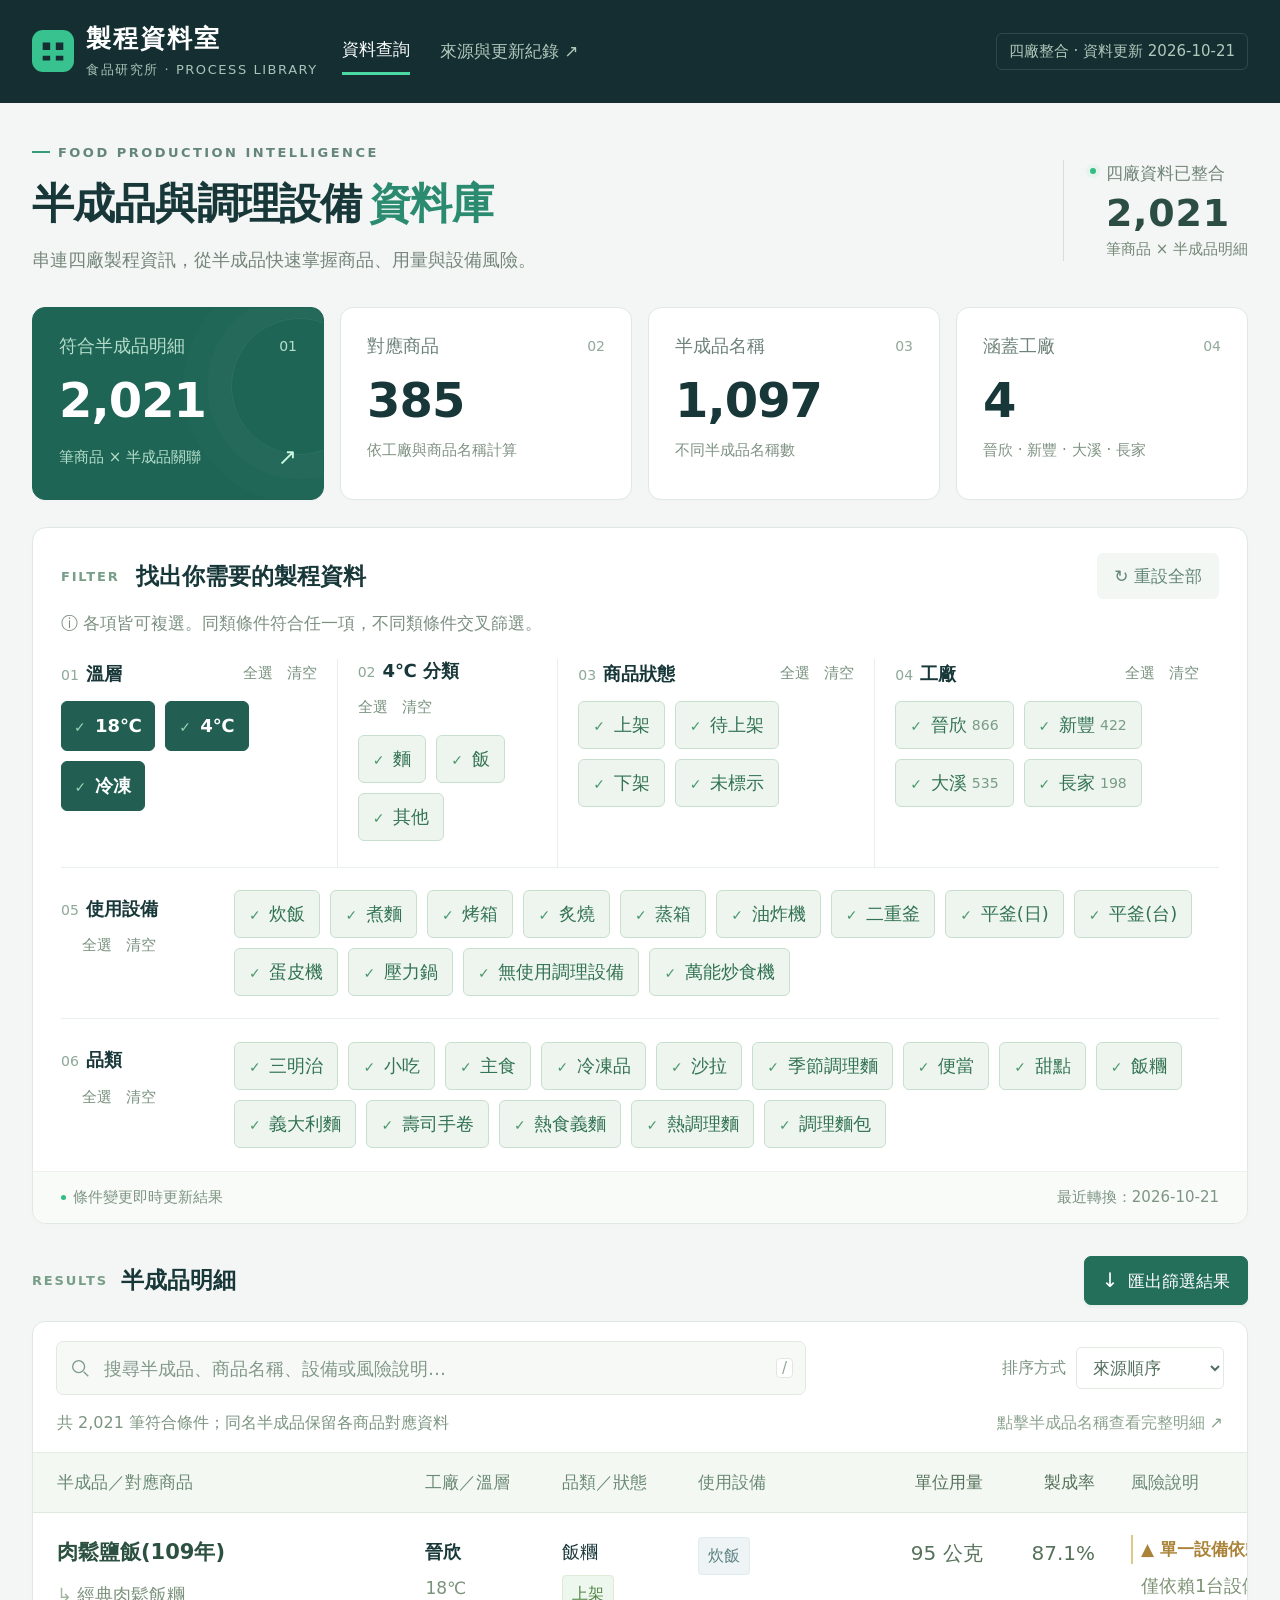
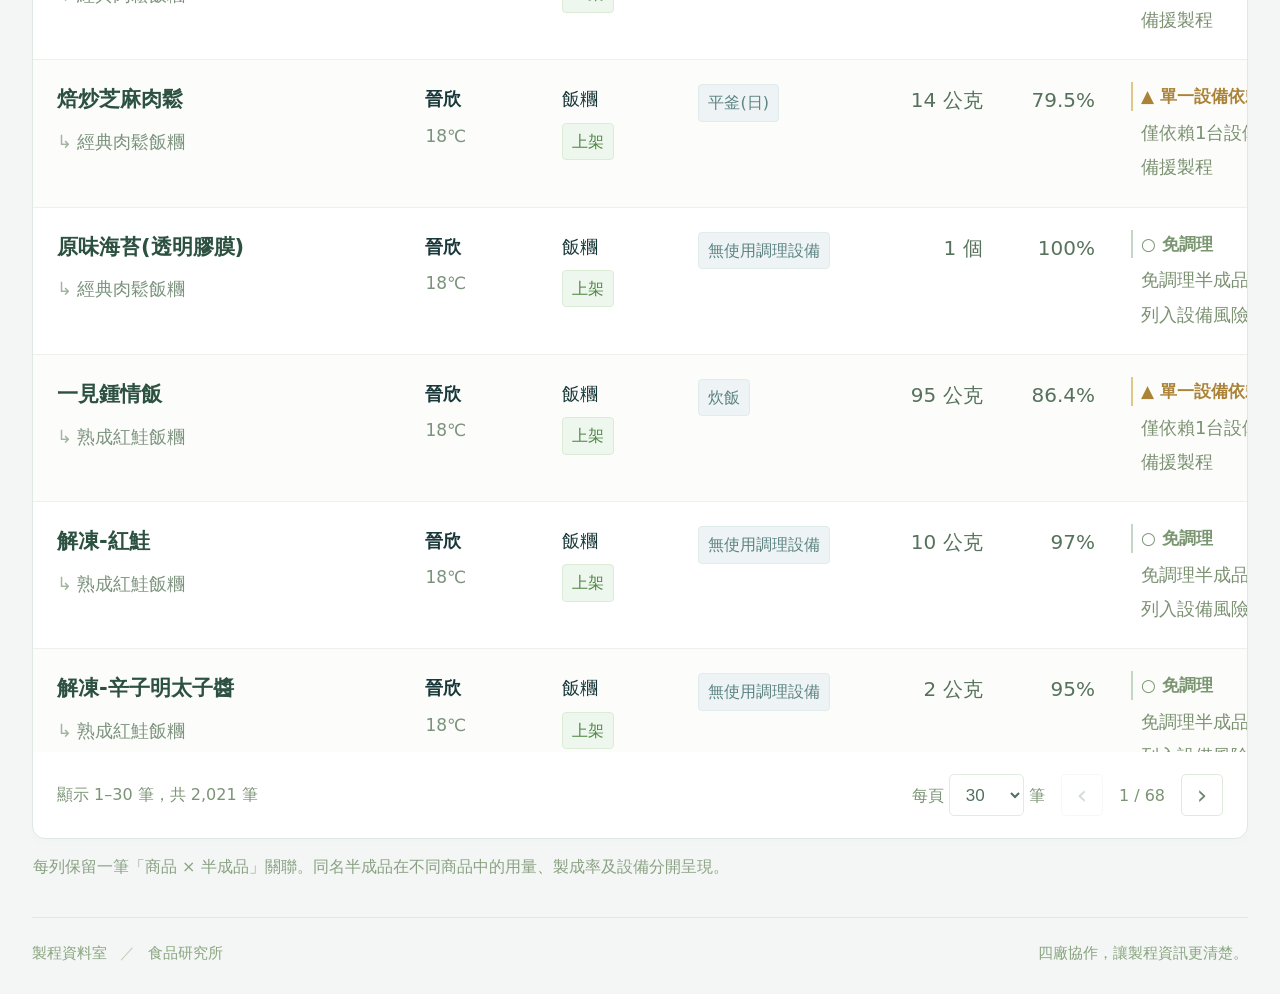
==== commit e4a34cfa: "Update 快速預覽.html" ====
--- a/快速預覽.html
+++ b/快速預覽.html
@@ -1,5 +1,10 @@
 <!doctype html>
-<html lang="zh-Hant"><head><meta charset="utf-8"><meta name="viewport" content="width=device-width,initial-scale=1"><meta name="theme-color" content="#142e31"><title>製程資料室｜半成品與調理設備</title><style>:root{--ink:#183739;--muted:#708378;--green:#21846c;--line:#dfe8e2;--bg:#f3f6f4}*{box-sizing:border-box}body{margin:0;background:var(--bg);color:var(--ink);font:14px "Microsoft JhengHei","PingFang TC",system-ui,sans-serif;-webkit-font-smoothing:antialiased}button,input,select{font:inherit}button{cursor:pointer}button,a,input,select{outline-offset:4px}a{color:inherit;text-decoration:none}.top{height:88px;background:#142e31;color:#fff;display:flex;align-items:center;padding:0 max(32px,calc((100vw - 1456px)/2));gap:55px}.brand{display:flex;gap:12px;align-items:center;font-size:19px;font-weight:700;letter-spacing:.08em;flex-shrink:0}.logo{width:42px;height:42px;background:#37c28f;color:#142e31;border-radius:11px;display:grid;place-items:center}.logo svg{width:30px;height:30px}.brand small{display:block;font-size:9px;letter-spacing:.12em;color:#a8c5ba;font-weight:400;margin-top:5px}.top nav{height:100%;display:flex;gap:30px;align-items:center;font-size:12px;color:#b1c7bb}.nav-active{align-self:stretch;display:flex;align-items:center;border-bottom:3px solid #4bd9a3;color:#fff}.top nav button{border:0;background:none;color:#b1c7bb;padding:10px 0;font-size:12px}.top nav button:hover{color:#fff}.edition{margin-left:auto;font-size:10px;color:#b2c8bc;padding:8px 12px;border:1px solid #4c6f6270;border-radius:6px;white-space:nowrap}.workspace{max-width:1456px;margin:auto;padding:0 32px}.intro{display:flex;align-items:center;justify-content:space-between;padding:42px 0 30px;gap:20px}.eyebrow{font-size:9px;font-weight:700;letter-spacing:.19em;color:#64857a;display:flex;align-items:center;gap:8px}.eyebrow>span{width:18px;height:2px;background:#349d7a}h1{font-size:32px;line-height:1.5;font-weight:700;letter-spacing:-.02em;margin:12px 0 8px}h1>span{color:#2b8b70;margin-left:8px}.intro p{font-size:13px;color:#75867c;margin:0;line-height:1.8}.intro-count{display:flex;align-items:flex-start;gap:10px;border-left:1px solid #d3dfd8;padding:2px 0 2px 26px;color:#708477;font-size:11px}.live-dot{display:inline-block;border-radius:50%;width:6px;height:6px;background:#32bd83;flex-shrink:0}.intro-count>.live-dot{margin-top:6px;box-shadow:0 0 0 4px #33bd8310}.intro-count strong{display:block;font-weight:600;font-size:30px;color:#2b4d43;letter-spacing:.02em;margin:6px 0 3px;font-variant-numeric:tabular-nums}.intro-count small{font-size:10px;color:#758778}.stats{display:grid;grid-template-columns:repeat(4,1fr);gap:16px;margin-bottom:27px}.stats>div{border:1px solid var(--line);border-radius:13px;background:#fff;padding:22px 24px 18px;position:relative;overflow:hidden;box-shadow:0 3px 4px #16352d02}.stats>div.stat-primary{background:#1e6556;color:#fff;border-color:#1e6556}.stat-primary:after{content:'';position:absolute;width:135px;height:135px;right:-45px;top:10px;border:1px solid #ffffff12;border-radius:50%;box-shadow:0 0 0 24px #ffffff03,0 0 0 48px #ffffff03;pointer-events:none}.stats>div>span{font-size:12px;color:#6c8178;display:flex;align-items:center;justify-content:space-between}.stats i{font-size:10px;font-style:normal;color:#93a99b;font-variant-numeric:tabular-nums}.stats strong{display:block;font-weight:600;font-size:36px;letter-spacing:-.02em;margin:13px 0 9px;line-height:1;font-variant-numeric:tabular-nums}.stats small{display:flex;align-items:center;justify-content:space-between;color:#7e9182;font-size:10px}.stats .stat-primary>span,.stats .stat-primary small,.stats .stat-primary i{color:#b5deca}.stat-primary small>span{color:#cbf7df;font-size:17px}.filters{border:1px solid var(--line);background:#fff;border-radius:14px;box-shadow:0 4px 12px #15362c03;overflow:hidden}.filter-title{padding:25px 28px 0;display:flex;align-items:center;justify-content:space-between}.filter-title>div{display:flex;gap:14px;align-items:center}.section-kicker{color:#789e88;font-size:9px;letter-spacing:.14em;font-weight:700}h2{font-size:17px;margin:0;font-weight:700}.text-button{color:#638676;border:0;background:#f2f7f3;padding:8px 12px;border-radius:6px;font-size:11px}.text-button:hover{background:#e5f0e9}.filter-help{color:#7c9081;font-size:11px;padding:0 28px;margin:9px 0 20px}.filter-help:before{content:'ⓘ';margin-right:5px}#filter-groups{display:grid;grid-template-columns:1fr .8fr 1.15fr 1.25fr;gap:0;margin:0 28px}.filter-group{padding:0 20px 22px 0;min-width:0}.filter-group+.filter-group{border-left:1px solid #e9eee9;padding-left:20px}.filter-group[data-group=equipment],.filter-group[data-group=category]{grid-column:1/-1;border-left:0;border-top:1px solid #eaf0ea;padding:19px 0;display:grid;grid-template-columns:120px minmax(0,1fr);gap:12px;align-items:start}.group-head{display:flex;align-items:center;justify-content:space-between;gap:8px;margin-bottom:12px}.group-head h3{font-size:12px;font-weight:700;margin:0;white-space:nowrap}.step{color:#8da998;font-size:9px;font-weight:500;margin-right:7px}.group-actions{display:flex;gap:7px}.group-actions button{color:#7b9381;border:0;background:transparent;padding:0;font-size:10px;white-space:nowrap}.group-actions button:hover{color:var(--green)}.filter-group[data-group=equipment] .group-head,.filter-group[data-group=category] .group-head{display:block;padding-top:7px}.filter-group[data-group=equipment] .group-actions,.filter-group[data-group=category] .group-actions{margin:10px 0 0 21px}.options{display:flex;flex-wrap:wrap;gap:7px}.option{color:#748f7d;border:1px solid #e0e9e2;border-radius:6px;background:#fff;padding:7px 10px;font-size:12px;display:flex;align-items:center;gap:5px;transition:background .12s,border-color .12s;line-height:1.45}.option:hover{border-color:#70aa8d}.option[aria-pressed=true]{background:#edf5ee;border-color:#c9dfce;color:#337353}.tick{font-size:9px;display:inline-block;margin-right:3px;color:#49986b}.option[aria-pressed=false] .tick{visibility:hidden}.option.counted .count{font-size:9px;color:#799c85}.filter-group[data-group=temp] .option{min-width:67px;justify-content:center;padding:9px 8px;font-weight:600}.filter-group[data-group=temp] .option[aria-pressed=true]{background:#225f52;color:#fff;border-color:#225f52}.filter-group[data-group=temp] .option[aria-pressed=true] .tick{color:#96d7b6}.category-options{max-height:118px;overflow:auto;padding:1px 2px 1px 0}.filter-group.disabled{opacity:.4}.option:disabled{cursor:default}.filter-bottom{background:#f9fbf9;padding:12px 28px;border-top:1px solid #edf1ec;display:flex;align-items:center;justify-content:space-between;font-size:10px;color:#7d9583}.filter-bottom>span:first-child{display:flex;align-items:center;gap:7px}.filter-bottom .live-dot{width:5px;height:5px}.results{margin-top:32px;min-width:0}.results-top{display:flex;align-items:center;justify-content:space-between;margin-bottom:16px}.results-top>div{display:flex;align-items:center;gap:13px}.button{background:#246f59;color:#fff;border:1px solid #246f59;padding:10px 15px;border-radius:7px;font-size:11px;white-space:nowrap;box-shadow:0 2px 3px #256d5810}.button:hover{background:#185c47}.button>span{font-size:15px;margin-right:4px}.active-filters{display:flex;flex-wrap:wrap;gap:6px}.active-filters:not(:empty){margin:0 0 15px}.active-tag{border:1px solid #cfe0d4;border-radius:20px;padding:5px 11px;background:#eaf3ed;color:#5c806b;font-size:10px}.active-tag:hover{background:#dfece2}.table-panel{border:1px solid var(--line);background:#fff;border-radius:13px;overflow:hidden;box-shadow:0 5px 14px #244e3703}.search-row{display:flex;align-items:center;justify-content:space-between;gap:20px;padding:19px 23px 14px}.search{display:flex;align-items:center;gap:11px;min-width:0;width:min(530px,70%);background:#f7f9f7;border:1px solid #e1eae2;border-radius:7px;padding:10px 12px}.search svg{width:17px;height:17px;stroke:#7f9b89;fill:none;stroke-width:1.5;flex-shrink:0}.search input{background:none;border:0;outline:none;width:100%;min-width:0;font-size:12px;color:var(--ink)}.search input::placeholder{color:#819887}.search:focus-within{border-color:#64a983;box-shadow:0 0 0 2px #2376550c}kbd{font-family:inherit;background:#fff;border:1px solid #e1e9df;border-radius:4px;padding:0 5px;color:#91a894;font-size:10px}.sort-label{font-size:10px;color:#7c9583;white-space:nowrap;display:flex;align-items:center;gap:10px}select{border:1px solid #e2eae2;background:#fff;border-radius:5px;padding:7px 9px;font:11px "Microsoft JhengHei",sans-serif;color:#526f5e}.table-title{display:flex;align-items:center;justify-content:space-between;padding:0 24px 14px;gap:16px}.table-title p,.table-title>span{margin:0;color:#7c9581;font-size:10px;line-height:1.5}.table-title>span{color:#8ca38e}.table-scroll{overflow-x:auto;max-height:750px;scrollbar-color:#cbd8ce transparent;scrollbar-width:thin}table{border-collapse:collapse;width:100%;min-width:1110px;text-align:left;font-size:12px}thead{position:sticky;top:0;z-index:1}th{color:#6a8974;background:#f4f8f3;border-top:1px solid #e6ede5;border-bottom:1px solid #e1eae0;padding:13px 16px;font-size:11px;font-weight:500;white-space:nowrap}th:first-child{width:29%;padding-left:24px}th:last-child{width:23%;padding-right:24px}td{padding:18px 16px;border-bottom:1px solid #edf1eb;vertical-align:top;line-height:1.65}td:first-child{padding-left:24px}td:last-child{padding-right:24px}tbody tr:nth-child(even){background:#fcfdfb}tbody tr:hover{background:#f3f8f1}.half-link{border:0;padding:0;background:none;color:#2d5141;font-weight:700;text-align:left;font-size:13px;line-height:1.7}.half-link:hover{color:#24835e;text-decoration:underline}.product-name{display:block;color:#7c937d;font-size:11px;margin-top:5px}.product-name:before{content:'↳';margin-right:5px;color:#a1b59f}.secondary-text{display:block;margin-top:5px;color:#7b937c;font-size:11px}.number{text-align:right;white-space:nowrap;font-variant-numeric:tabular-nums;color:#56725b}td.number{font-size:13px;font-weight:500}.badge{display:inline-block;padding:2px 7px;border-radius:4px;font-size:10px;line-height:1.5;background:#eef2ed;color:#789174;white-space:nowrap;margin:2px 3px 0 0;border:1px solid #e5ece3}.status-up{background:#eef7ed;color:#518547;border-color:#dcebd6}.status-wait{background:#fcf5e5;color:#a18235;border-color:#f2e7c9}.status-down{background:#f1f2ef;color:#84907c;border-color:#e6e9e1}.equipment{display:flex;flex-wrap:wrap;min-width:85px}.equipment .badge{background:#eef4f5;color:#5d8383;border-color:#e0ebeb}.risk-label{display:block;font-size:10px;font-weight:600;color:#aa8338;padding-left:8px;border-left:2px solid #dfc78c;margin-bottom:5px}.risk-label.neutral{color:#799670;border-color:#c2d7c4}.risk-text{font-size:11px;color:#7c9172;line-height:1.7;display:block;padding-left:10px}.pagination{display:flex;align-items:center;justify-content:space-between;gap:16px;padding:17px 23px;font-size:11px;color:#7b9475}.pagination>div{display:flex;gap:12px;align-items:center}.page-button{border:1px solid #e0e9dd;border-radius:5px;background:#fff;color:#6d896d;width:29px;height:29px;font-size:18px}.page-button:disabled{opacity:.3;cursor:default}.empty{text-align:center;padding:55px 20px;color:var(--muted)}.empty>span{font-size:36px}.empty h3{font-size:16px;color:var(--ink)}.empty p{font-size:12px}.footnote{font-size:10px;color:#8ba183;line-height:1.8;margin:13px 1px 35px}.site-footer{display:flex;justify-content:space-between;gap:12px;padding:22px 0 27px;border-top:1px solid #e0e8de;color:#8aa580;font-size:10px}.site-footer b{font-weight:400;color:#b6cab0;margin:0 8px}dialog{color:var(--ink);border:1px solid var(--line);border-radius:16px;padding:30px;max-width:720px;width:calc(100% - 36px);box-shadow:0 25px 100px #102c3050}dialog::backdrop{background:#0f282d66;backdrop-filter:blur(4px)}.dialog-head{display:flex;justify-content:space-between;align-items:start;gap:16px;margin-bottom:20px}.dialog-head h2{font-size:21px;line-height:1.6;margin-top:7px}dl{display:grid;grid-template-columns:112px minmax(0,1fr);font-size:12px;line-height:1.8;margin:0}dt,dd{margin:0;padding:12px 0;border-bottom:1px solid #e8eee5;overflow-wrap:anywhere}dt{color:#7f9777}dd{color:#526b53}.source-note{background:#f4f8f1;border-radius:7px;padding:15px;font-size:11px;line-height:1.9;color:#718c67}.source-table{min-width:0;font-size:12px}.source-table td,.source-table th{padding:10px}.source-table th:first-child,.source-table th:last-child{width:auto}.source-files{font-size:10px;line-height:1.9;overflow-wrap:anywhere;color:#8ea47e}button:focus-visible,select:focus-visible,a:focus-visible{outline:2px solid #31a178}::-webkit-scrollbar{width:7px;height:7px}::-webkit-scrollbar-thumb{background:#c9d8ca;border-radius:8px}@media(min-width:1600px){.workspace{max-width:1540px;padding:0 48px}.top{padding:0 max(48px,calc((100vw - 1444px)/2))}table{min-width:1250px}td{padding-top:20px;padding-bottom:20px}}@media(max-width:1100px){.top{padding:0 26px;gap:30px}.edition{display:none}.workspace{padding:0 26px}h1{font-size:29px}.intro-count{padding-left:20px}.stats{gap:12px}.stats>div{padding:19px}.stats strong{font-size:31px}#filter-groups{grid-template-columns:1fr 1fr}.filter-group:nth-child(3){border-left:0;padding-left:0;border-top:1px solid #edf1eb;padding-top:18px}.filter-group:nth-child(4){border-top:1px solid #edf1eb;padding-top:18px}.filter-group[data-group=equipment],.filter-group[data-group=category]{grid-column:1/-1}.filter-group{padding-bottom:18px}}@media(max-width:650px){.top{height:74px;padding:0 18px;gap:16px;justify-content:space-between}.brand{font-size:16px}.logo{width:34px;height:34px;border-radius:9px}.brand small{font-size:7px;letter-spacing:.08em}.top nav{gap:12px}.top nav button{font-size:9px;max-width:80px;line-height:1.8}.nav-active{display:none}.workspace{padding:0 14px}.intro{padding:28px 5px 23px}.eyebrow{font-size:8px}.intro-count{display:none}h1{font-size:24px;margin:10px 0;line-height:1.5}h1>span{display:block;margin:0}.intro p{font-size:11px;max-width:300px}.stats{grid-template-columns:repeat(2,1fr);gap:9px;margin-bottom:19px}.stats>div{padding:18px 17px 15px;border-radius:11px}.stats strong{font-size:31px}.stats>div>span{font-size:11px}.stats small{font-size:9px}.filter-title{padding:21px 17px 0;gap:12px}.filter-title>div{display:block}.filter-title h2{font-size:15px;margin-top:6px}.text-button{font-size:10px;padding:8px 9px}.filter-help{padding:0 17px;font-size:10px;line-height:1.8;margin:12px 0 18px}#filter-groups{margin:0 17px;grid-template-columns:1fr}.filter-group,.filter-group+.filter-group,.filter-group:nth-child(3),.filter-group:nth-child(4){border-left:0;border-top:1px solid #eaf0e7;padding:16px 0}.filter-group:first-child{border-top:0;padding-top:0}.filter-group[data-group=equipment],.filter-group[data-group=category]{display:block;padding:16px 0}.filter-group[data-group=equipment] .group-head,.filter-group[data-group=category] .group-head{display:flex;padding:0}.filter-group[data-group=equipment] .group-actions,.filter-group[data-group=category] .group-actions{margin:0}.option{font-size:11px;padding:8px 11px}.options{gap:7px}.group-head h3{font-size:12px}.group-actions button{font-size:10px}.filter-bottom{padding:12px 17px;font-size:9px}.filter-bottom>span:last-child{max-width:120px;text-align:right}.results{margin-top:25px}.results-top{padding:0 3px}.results-top>div{display:block}.results-top h2{font-size:17px;margin-top:5px}.button{font-size:10px;padding:9px 12px}.search-row{padding:15px;gap:12px;flex-wrap:wrap}.search{width:100%;padding:12px}.search input{font-size:11px}.sort-label{margin-left:auto;font-size:10px}.table-title{padding:0 15px 15px;align-items:start}.table-title>span{display:none}.table-scroll{max-height:660px}.pagination{padding:15px;flex-wrap:wrap;gap:12px}.pagination>div{gap:9px}.site-footer{font-size:9px}.site-footer>span:last-child{display:none}dialog{padding:21px}dl{grid-template-columns:85px minmax(0,1fr)}.source-table th,.source-table td{padding:7px 4px;font-size:10px}}
+<html lang="zh-Hant"><head><meta charset="utf-8"><meta name="viewport" content="width=device-width,initial-scale=1"><meta name="theme-color" content="#142e31"><title>製程資料室｜半成品與調理設備</title><style>:root{--ink:#183739;--muted:#708378;--green:#21846c;--line:#dfe8e2;--bg:#f3f6f4}*{box-sizing:border-box}body{margin:0;background:var(--bg);color:var(--ink);font:18px "Microsoft JhengHei","PingFang TC",system-ui,sans-serif;-webkit-font-smoothing:antialiased}button,input,select{font:inherit}button{cursor:pointer}button,a,input,select{outline-offset:4px}a{color:inherit;text-decoration:none}.top{height:88px;background:#142e31;color:#fff;display:flex;align-items:center;padding:0 max(32px,calc((100vw - 1456px)/2));gap:55px}.brand{display:flex;gap:12px;align-items:center;font-size:25px;font-weight:700;letter-spacing:.08em;flex-shrink:0}.logo{width:42px;height:42px;background:#37c28f;color:#142e31;border-radius:11px;display:grid;place-items:center}.logo svg{width:30px;height:30px}.brand small{display:block;font-size:14px;letter-spacing:.12em;color:#a8c5ba;font-weight:400;margin-top:5px}.top nav{height:100%;display:flex;gap:30px;align-items:center;font-size:18px;color:#b1c7bb}.nav-active{align-self:stretch;display:flex;align-items:center;border-bottom:3px solid #4bd9a3;color:#fff}.top nav button{border:0;background:none;color:#b1c7bb;padding:10px 0;font-size:18px}.top nav button:hover{color:#fff}.edition{margin-left:auto;font-size:15px;color:#b2c8bc;padding:8px 12px;border:1px solid #4c6f6270;border-radius:6px;white-space:nowrap}.workspace{max-width:1456px;margin:auto;padding:0 32px}.intro{display:flex;align-items:center;justify-content:space-between;padding:42px 0 30px;gap:20px}.eyebrow{font-size:14px;font-weight:700;letter-spacing:.19em;color:#64857a;display:flex;align-items:center;gap:8px}.eyebrow>span{width:18px;height:2px;background:#349d7a}h1{font-size:42px;line-height:1.5;font-weight:700;letter-spacing:-.02em;margin:12px 0 8px}h1>span{color:#2b8b70;margin-left:8px}.intro p{font-size:19px;color:#75867c;margin:0;line-height:1.8}.intro-count{display:flex;align-items:flex-start;gap:10px;border-left:1px solid #d3dfd8;padding:2px 0 2px 26px;color:#708477;font-size:17px}.live-dot{display:inline-block;border-radius:50%;width:6px;height:6px;background:#32bd83;flex-shrink:0}.intro-count>.live-dot{margin-top:6px;box-shadow:0 0 0 4px #33bd8310}.intro-count strong{display:block;font-weight:600;font-size:38px;color:#2b4d43;letter-spacing:.02em;margin:6px 0 3px;font-variant-numeric:tabular-nums}.intro-count small{font-size:15px;color:#758778}.stats{display:grid;grid-template-columns:repeat(4,1fr);gap:16px;margin-bottom:27px}.stats>div{border:1px solid var(--line);border-radius:13px;background:#fff;padding:22px 24px 18px;position:relative;overflow:hidden;box-shadow:0 3px 4px #16352d02}.stats>div.stat-primary{background:#1e6556;color:#fff;border-color:#1e6556}.stat-primary:after{content:'';position:absolute;width:135px;height:135px;right:-45px;top:10px;border:1px solid #ffffff12;border-radius:50%;box-shadow:0 0 0 24px #ffffff03,0 0 0 48px #ffffff03;pointer-events:none}.stats>div>span{font-size:18px;color:#6c8178;display:flex;align-items:center;justify-content:space-between}.stats i{font-size:15px;font-style:normal;color:#93a99b;font-variant-numeric:tabular-nums}.stats strong{display:block;font-weight:600;font-size:48px;letter-spacing:-.02em;margin:13px 0 9px;line-height:1;font-variant-numeric:tabular-nums}.stats small{display:flex;align-items:center;justify-content:space-between;color:#7e9182;font-size:15px}.stats .stat-primary>span,.stats .stat-primary small,.stats .stat-primary i{color:#b5deca}.stat-primary small>span{color:#cbf7df;font-size:23px}.filters{border:1px solid var(--line);background:#fff;border-radius:14px;box-shadow:0 4px 12px #15362c03;overflow:hidden}.filter-title{padding:25px 28px 0;display:flex;align-items:center;justify-content:space-between}.filter-title>div{display:flex;gap:14px;align-items:center}.section-kicker{color:#789e88;font-size:14px;letter-spacing:.14em;font-weight:700}h2{font-size:23px;margin:0;font-weight:700}.text-button{color:#638676;border:0;background:#f2f7f3;padding:8px 12px;border-radius:6px;font-size:17px}.text-button:hover{background:#e5f0e9}.filter-help{color:#7c9081;font-size:17px;padding:0 28px;margin:9px 0 20px}.filter-help:before{content:'ⓘ';margin-right:5px}#filter-groups{display:grid;grid-template-columns:1fr .8fr 1.15fr 1.25fr;gap:0;margin:0 28px}.filter-group{padding:0 20px 22px 0;min-width:0}.filter-group+.filter-group{border-left:1px solid #e9eee9;padding-left:20px}.filter-group[data-group=equipment],.filter-group[data-group=category]{grid-column:1/-1;border-left:0;border-top:1px solid #eaf0ea;padding:19px 0;display:grid;grid-template-columns:120px minmax(0,1fr);gap:12px;align-items:start}.group-head{display:flex;align-items:center;justify-content:space-between;gap:8px;margin-bottom:12px}.group-head h3{font-size:18px;font-weight:700;margin:0;white-space:nowrap}.step{color:#8da998;font-size:14px;font-weight:500;margin-right:7px}.group-actions{display:flex;gap:7px}.group-actions button{color:#7b9381;border:0;background:transparent;padding:0;font-size:15px;white-space:nowrap}.group-actions button:hover{color:var(--green)}.filter-group[data-group=equipment] .group-head,.filter-group[data-group=category] .group-head{display:block;padding-top:7px}.filter-group[data-group=equipment] .group-actions,.filter-group[data-group=category] .group-actions{margin:10px 0 0 21px}.options{display:flex;flex-wrap:wrap;gap:7px}.option{color:#748f7d;border:1px solid #e0e9e2;border-radius:6px;background:#fff;padding:7px 10px;font-size:18px;display:flex;align-items:center;gap:5px;transition:background .12s,border-color .12s;line-height:1.45}.option:hover{border-color:#70aa8d}.option[aria-pressed=true]{background:#edf5ee;border-color:#c9dfce;color:#337353}.tick{font-size:14px;display:inline-block;margin-right:3px;color:#49986b}.option[aria-pressed=false] .tick{visibility:hidden}.option.counted .count{font-size:14px;color:#799c85}.filter-group[data-group=temp] .option{min-width:67px;justify-content:center;padding:9px 8px;font-weight:600}.filter-group[data-group=temp] .option[aria-pressed=true]{background:#225f52;color:#fff;border-color:#225f52}.filter-group[data-group=temp] .option[aria-pressed=true] .tick{color:#96d7b6}.category-options{max-height:118px;overflow:auto;padding:1px 2px 1px 0}.filter-group.disabled{opacity:.4}.option:disabled{cursor:default}.filter-bottom{background:#f9fbf9;padding:12px 28px;border-top:1px solid #edf1ec;display:flex;align-items:center;justify-content:space-between;font-size:15px;color:#7d9583}.filter-bottom>span:first-child{display:flex;align-items:center;gap:7px}.filter-bottom .live-dot{width:5px;height:5px}.results{margin-top:32px;min-width:0}.results-top{display:flex;align-items:center;justify-content:space-between;margin-bottom:16px}.results-top>div{display:flex;align-items:center;gap:13px}.button{background:#246f59;color:#fff;border:1px solid #246f59;padding:10px 15px;border-radius:7px;font-size:17px;white-space:nowrap;box-shadow:0 2px 3px #256d5810}.button:hover{background:#185c47}.button>span{font-size:20px;margin-right:4px}.active-filters{display:flex;flex-wrap:wrap;gap:6px}.active-filters:not(:empty){margin:0 0 15px}.active-tag{border:1px solid #cfe0d4;border-radius:20px;padding:5px 11px;background:#eaf3ed;color:#5c806b;font-size:15px}.active-tag:hover{background:#dfece2}.table-panel{border:1px solid var(--line);background:#fff;border-radius:13px;overflow:hidden;box-shadow:0 5px 14px #244e3703}.search-row{display:flex;align-items:center;justify-content:space-between;gap:20px;padding:19px 23px 14px}.search{display:flex;align-items:center;gap:11px;min-width:0;width:min(530px,70%);background:#f7f9f7;border:1px solid #e1eae2;border-radius:7px;padding:10px 12px}.search svg{width:17px;height:17px;stroke:#7f9b89;fill:none;stroke-width:1.5;flex-shrink:0}.search input{background:none;border:0;outline:none;width:100%;min-width:0;font-size:18px;color:var(--ink)}.search input::placeholder{color:#819887}.search:focus-within{border-color:#64a983;box-shadow:0 0 0 2px #2376550c}kbd{font-family:inherit;background:#fff;border:1px solid #e1e9df;border-radius:4px;padding:0 5px;color:#91a894;font-size:15px}.sort-label{font-size:15px;color:#7c9583;white-space:nowrap;display:flex;align-items:center;gap:10px}select{border:1px solid #e2eae2;background:#fff;border-radius:5px;padding:7px 9px;font:17px "Microsoft JhengHei",sans-serif;color:#526f5e}.table-title{display:flex;align-items:center;justify-content:space-between;padding:0 24px 14px;gap:16px}.table-title p,.table-title>span{margin:0;color:#7c9581;font-size:15px;line-height:1.5}.table-title>span{color:#8ca38e}.table-scroll{overflow-x:auto;max-height:750px;scrollbar-color:#cbd8ce transparent;scrollbar-width:thin}table{border-collapse:collapse;width:100%;min-width:1110px;text-align:left;font-size:18px}thead{position:sticky;top:0;z-index:1}th{color:#6a8974;background:#f4f8f3;border-top:1px solid #e6ede5;border-bottom:1px solid #e1eae0;padding:13px 16px;font-size:17px;font-weight:500;white-space:nowrap}th:first-child{width:29%;padding-left:24px}th:last-child{width:23%;padding-right:24px}td{padding:18px 16px;border-bottom:1px solid #edf1eb;vertical-align:top;line-height:1.65}td:first-child{padding-left:24px}td:last-child{padding-right:24px}tbody tr:nth-child(even){background:#fcfdfb}tbody tr:hover{background:#f3f8f1}.half-link{border:0;padding:0;background:none;color:#2d5141;font-weight:700;text-align:left;font-size:19px;line-height:1.7}.half-link:hover{color:#24835e;text-decoration:underline}.product-name{display:block;color:#7c937d;font-size:17px;margin-top:5px}.product-name:before{content:'↳';margin-right:5px;color:#a1b59f}.secondary-text{display:block;margin-top:5px;color:#7b937c;font-size:17px}.number{text-align:right;white-space:nowrap;font-variant-numeric:tabular-nums;color:#56725b}td.number{font-size:19px;font-weight:500}.badge{display:inline-block;padding:2px 7px;border-radius:4px;font-size:15px;line-height:1.5;background:#eef2ed;color:#789174;white-space:nowrap;margin:2px 3px 0 0;border:1px solid #e5ece3}.status-up{background:#eef7ed;color:#518547;border-color:#dcebd6}.status-wait{background:#fcf5e5;color:#a18235;border-color:#f2e7c9}.status-down{background:#f1f2ef;color:#84907c;border-color:#e6e9e1}.equipment{display:flex;flex-wrap:wrap;min-width:85px}.equipment .badge{background:#eef4f5;color:#5d8383;border-color:#e0ebeb}.risk-label{display:block;font-size:15px;font-weight:600;color:#aa8338;padding-left:8px;border-left:2px solid #dfc78c;margin-bottom:5px}.risk-label.neutral{color:#799670;border-color:#c2d7c4}.risk-text{font-size:17px;color:#7c9172;line-height:1.7;display:block;padding-left:10px}.pagination{display:flex;align-items:center;justify-content:space-between;gap:16px;padding:17px 23px;font-size:17px;color:#7b9475}.pagination>div{display:flex;gap:12px;align-items:center}.page-button{border:1px solid #e0e9dd;border-radius:5px;background:#fff;color:#6d896d;width:29px;height:29px;font-size:24px}.page-button:disabled{opacity:.3;cursor:default}.empty{text-align:center;padding:55px 20px;color:var(--muted)}.empty>span{font-size:48px}.empty h3{font-size:22px;color:var(--ink)}.empty p{font-size:18px}.footnote{font-size:15px;color:#8ba183;line-height:1.8;margin:13px 1px 35px}.site-footer{display:flex;justify-content:space-between;gap:12px;padding:22px 0 27px;border-top:1px solid #e0e8de;color:#8aa580;font-size:15px}.site-footer b{font-weight:400;color:#b6cab0;margin:0 8px}dialog{color:var(--ink);border:1px solid var(--line);border-radius:16px;padding:30px;max-width:720px;width:calc(100% - 36px);box-shadow:0 25px 100px #102c3050}dialog::backdrop{background:#0f282d66;backdrop-filter:blur(4px)}.dialog-head{display:flex;justify-content:space-between;align-items:start;gap:16px;margin-bottom:20px}.dialog-head h2{font-size:28px;line-height:1.6;margin-top:7px}dl{display:grid;grid-template-columns:112px minmax(0,1fr);font-size:18px;line-height:1.8;margin:0}dt,dd{margin:0;padding:12px 0;border-bottom:1px solid #e8eee5;overflow-wrap:anywhere}dt{color:#7f9777}dd{color:#526b53}.source-note{background:#f4f8f1;border-radius:7px;padding:15px;font-size:17px;line-height:1.9;color:#718c67}.source-table{min-width:0;font-size:18px}.source-table td,.source-table th{padding:10px}.source-table th:first-child,.source-table th:last-child{width:auto}.source-files{font-size:15px;line-height:1.9;overflow-wrap:anywhere;color:#8ea47e}button:focus-visible,select:focus-visible,a:focus-visible{outline:2px solid #31a178}::-webkit-scrollbar{width:7px;height:7px}::-webkit-scrollbar-thumb{background:#c9d8ca;border-radius:8px}@media(min-width:1600px){.workspace{max-width:1540px;padding:0 48px}.top{padding:0 max(48px,calc((100vw - 1444px)/2))}table{min-width:1250px}td{padding-top:20px;padding-bottom:20px}}@media(max-width:1100px){.top{padding:0 26px;gap:30px}.edition{display:none}.workspace{padding:0 26px}h1{font-size:36px}.intro-count{padding-left:20px}.stats{gap:12px}.stats>div{padding:19px}.stats strong{font-size:42px}#filter-groups{grid-template-columns:1fr 1fr}.filter-group:nth-child(3){border-left:0;padding-left:0;border-top:1px solid #edf1eb;padding-top:18px}.filter-group:nth-child(4){border-top:1px solid #edf1eb;padding-top:18px}.filter-group[data-group=equipment],.filter-group[data-group=category]{grid-column:1/-1}.filter-group{padding-bottom:18px}}@media(max-width:650px){.top{height:74px;padding:0 18px;gap:16px;justify-content:space-between}.brand{font-size:22px}.logo{width:34px;height:34px;border-radius:9px}.brand small{font-size:12px;letter-spacing:.08em}.top nav{gap:12px}.top nav button{font-size:14px;max-width:80px;line-height:1.8}.nav-active{display:none}.workspace{padding:0 14px}.intro{padding:28px 5px 23px}.eyebrow{font-size:13px}.intro-count{display:none}h1{font-size:30px;margin:10px 0;line-height:1.5}h1>span{display:block;margin:0}.intro p{font-size:17px;max-width:300px}.stats{grid-template-columns:repeat(2,1fr);gap:9px;margin-bottom:19px}.stats>div{padding:18px 17px 15px;border-radius:11px}.stats strong{font-size:42px}.stats>div>span{font-size:17px}.stats small{font-size:14px}.filter-title{padding:21px 17px 0;gap:12px}.filter-title>div{display:block}.filter-title h2{font-size:20px;margin-top:6px}.text-button{font-size:15px;padding:8px 9px}.filter-help{padding:0 17px;font-size:15px;line-height:1.8;margin:12px 0 18px}#filter-groups{margin:0 17px;grid-template-columns:1fr}.filter-group,.filter-group+.filter-group,.filter-group:nth-child(3),.filter-group:nth-child(4){border-left:0;border-top:1px solid #eaf0e7;padding:16px 0}.filter-group:first-child{border-top:0;padding-top:0}.filter-group[data-group=equipment],.filter-group[data-group=category]{display:block;padding:16px 0}.filter-group[data-group=equipment] .group-head,.filter-group[data-group=category] .group-head{display:flex;padding:0}.filter-group[data-group=equipment] .group-actions,.filter-group[data-group=category] .group-actions{margin:0}.option{font-size:17px;padding:8px 11px}.options{gap:7px}.group-head h3{font-size:18px}.group-actions button{font-size:15px}.filter-bottom{padding:12px 17px;font-size:14px}.filter-bottom>span:last-child{max-width:120px;text-align:right}.results{margin-top:25px}.results-top{padding:0 3px}.results-top>div{display:block}.results-top h2{font-size:23px;margin-top:5px}.button{font-size:15px;padding:9px 12px}.search-row{padding:15px;gap:12px;flex-wrap:wrap}.search{width:100%;padding:12px}.search input{font-size:17px}.sort-label{margin-left:auto;font-size:15px}.table-title{padding:0 15px 15px;align-items:start}.table-title>span{display:none}.table-scroll{max-height:660px}.pagination{padding:15px;flex-wrap:wrap;gap:12px}.pagination>div{gap:9px}.site-footer{font-size:14px}.site-footer>span:last-child{display:none}dialog{padding:21px}dl{grid-template-columns:85px minmax(0,1fr)}.source-table th,.source-table td{padding:7px 4px;font-size:15px}}
+
+/* Larger text and spacing for everyday desktop use. */
+.workspace{max-width:1880px}.top{min-height:100px;height:auto;padding:22px 32px;flex-wrap:wrap;gap:24px}.top nav{min-height:48px}.edition{font-size:15px}.intro p{font-size:18px;line-height:1.9}.stats>div{padding:26px 26px 22px}.stats small{line-height:1.7}.stats strong{margin:18px 0 14px}.filter-title{gap:20px}.filter-help{font-size:17px;line-height:1.8}.filter-title>div{flex-wrap:wrap;gap:10px 16px}.filter-group{padding-bottom:26px}.group-head{flex-wrap:wrap;gap:10px}.group-head h3{font-size:18px}.group-actions{gap:14px}.group-actions button{font-size:15px;min-height:30px}.options{gap:10px}.option{font-size:18px;min-height:46px;padding:10px 14px}.option.counted .count{font-size:14px}.tick{font-size:14px}.filter-group[data-group=temp] .option{min-width:84px;padding:11px 12px}.filter-group[data-group=equipment],.filter-group[data-group=category]{grid-template-columns:155px minmax(0,1fr);padding:22px 0;gap:18px}.category-options{max-height:200px}.filter-bottom{font-size:15px;line-height:1.8;gap:18px;flex-wrap:wrap}.text-button,.button{font-size:17px;min-height:46px;padding:11px 17px}.search{width:min(750px,70%);min-height:54px}.search input{font-size:18px}.search svg{width:22px;height:22px}.sort-label{font-size:16px;flex-wrap:wrap}select{font-size:17px;min-height:42px;padding:8px 12px}.table-title p,.table-title>span{font-size:16px;line-height:1.8}.table-title{align-items:flex-start;flex-wrap:wrap}.table-scroll{max-height:900px}table{min-width:1440px;font-size:18px}th{font-size:17px;padding:18px 18px}td{padding:22px 18px;line-height:1.85}th:first-child{width:26%}th:last-child{width:25%}.half-link{font-size:21px;line-height:1.7}.product-name{font-size:18px;line-height:1.8;margin-top:8px}.secondary-text{font-size:17px;line-height:1.8}td.number{font-size:20px}.badge{font-size:16px;padding:5px 9px;line-height:1.6;white-space:normal}.equipment{min-width:140px;gap:3px}.risk-label{font-size:17px;line-height:1.7}.risk-text{font-size:18px;line-height:1.9}.pagination{font-size:16px;flex-wrap:wrap;padding:22px 24px}.pagination>div{gap:16px;flex-wrap:wrap}.page-button{width:42px;height:42px;font-size:26px}.footnote{font-size:16px;line-height:1.9}.site-footer{font-size:15px;line-height:1.8}dialog{max-width:900px}dl{font-size:18px;grid-template-columns:145px minmax(0,1fr);line-height:1.9}.source-note{font-size:17px;line-height:1.9}.source-files{font-size:16px}.source-table{font-size:17px;min-width:0}.source-table th,.source-table td{font-size:17px;padding:12px 9px}.active-tag{font-size:16px;padding:8px 13px;line-height:1.6}.stats i{font-size:14px}.brand small{font-size:13px;line-height:1.6}.top nav button,.top nav{font-size:17px}.eyebrow,.section-kicker{font-size:13px}.intro-count{font-size:17px}.intro-count small{font-size:15px}.step{font-size:14px}
+@media(max-width:1100px){#filter-groups{grid-template-columns:1fr 1fr}.intro p{font-size:17px}.table-scroll{max-height:850px}.top{padding:18px 26px}.stats>div{padding:22px}.stats>div>span{font-size:17px}}
+@media(max-width:650px){.top{padding:15px 18px;gap:10px;min-height:90px}.top nav{min-height:36px}.top nav button{font-size:15px;max-width:none}.brand{font-size:23px}.brand small{font-size:12px}.edition{display:none}.intro h1{font-size:32px}.intro p{font-size:17px;max-width:none}.eyebrow{font-size:11px}.stats>div{padding:20px 17px}.stats>div>span{font-size:16px}.stats small{font-size:14px;line-height:1.8}.stats strong{font-size:40px}.filter-title{padding:22px 17px 0;align-items:flex-start;flex-wrap:wrap}.filter-title h2{font-size:22px}.filter-help{font-size:16px;line-height:1.9}#filter-groups{grid-template-columns:1fr}.group-head h3{font-size:18px}.option{font-size:17px;min-height:45px;padding:10px 12px}.filter-group[data-group=equipment],.filter-group[data-group=category]{display:block;padding:20px 0}.filter-group[data-group=equipment] .group-head,.filter-group[data-group=category] .group-head{margin-bottom:14px}.filter-bottom{font-size:14px}.filter-bottom>span:last-child{max-width:none;text-align:left}.category-options{max-height:240px}.results-top{align-items:flex-start;gap:12px}.results-top h2{font-size:23px}.button,.text-button{font-size:16px}.search-row{gap:16px}.search{width:100%}.search input{font-size:17px}.sort-label{font-size:16px}.table-title p{font-size:15px}.table-scroll{max-height:750px}.pagination{font-size:16px;padding:18px 15px}.pagination>div{gap:10px}.footnote{font-size:15px}.site-footer{font-size:14px}dialog{padding:22px 18px}dl{grid-template-columns:100px minmax(0,1fr);font-size:17px}.dialog-head h2{font-size:25px}.source-table{font-size:14px}.source-table th,.source-table td{font-size:14px;padding:9px 4px}.source-note{font-size:16px}.source-files{font-size:15px}}
 </style></head><body>
 <header class="top"><a class="brand" href="./"><span class="logo" aria-hidden="true"><svg viewBox="0 0 32 32"><path d="M5 7h8v8H5zm14 0h8v8h-8zM5 21h8v5H5zm14 0h8v5h-8z" fill="currentColor"/></svg></span><span>製程資料室<small>食品研究所 · PROCESS LIBRARY</small></span></a><nav><span class="nav-active">資料查詢</span><button id="source-open">來源與更新紀錄 ↗</button></nav><span class="edition" id="edition">四廠整合</span></header>
 <main class="workspace"><section class="intro"><div><div class="eyebrow"><span></span>FOOD PRODUCTION INTELLIGENCE</div><h1>半成品與調理設備<span>資料庫</span></h1><p>串連四廠製程資訊，從半成品快速掌握商品、用量與設備風險。</p></div><div class="intro-count"><div class="live-dot"></div><span>四廠資料已整合<strong id="total">—</strong><small>筆商品 × 半成品明細</small></span></div></section>
